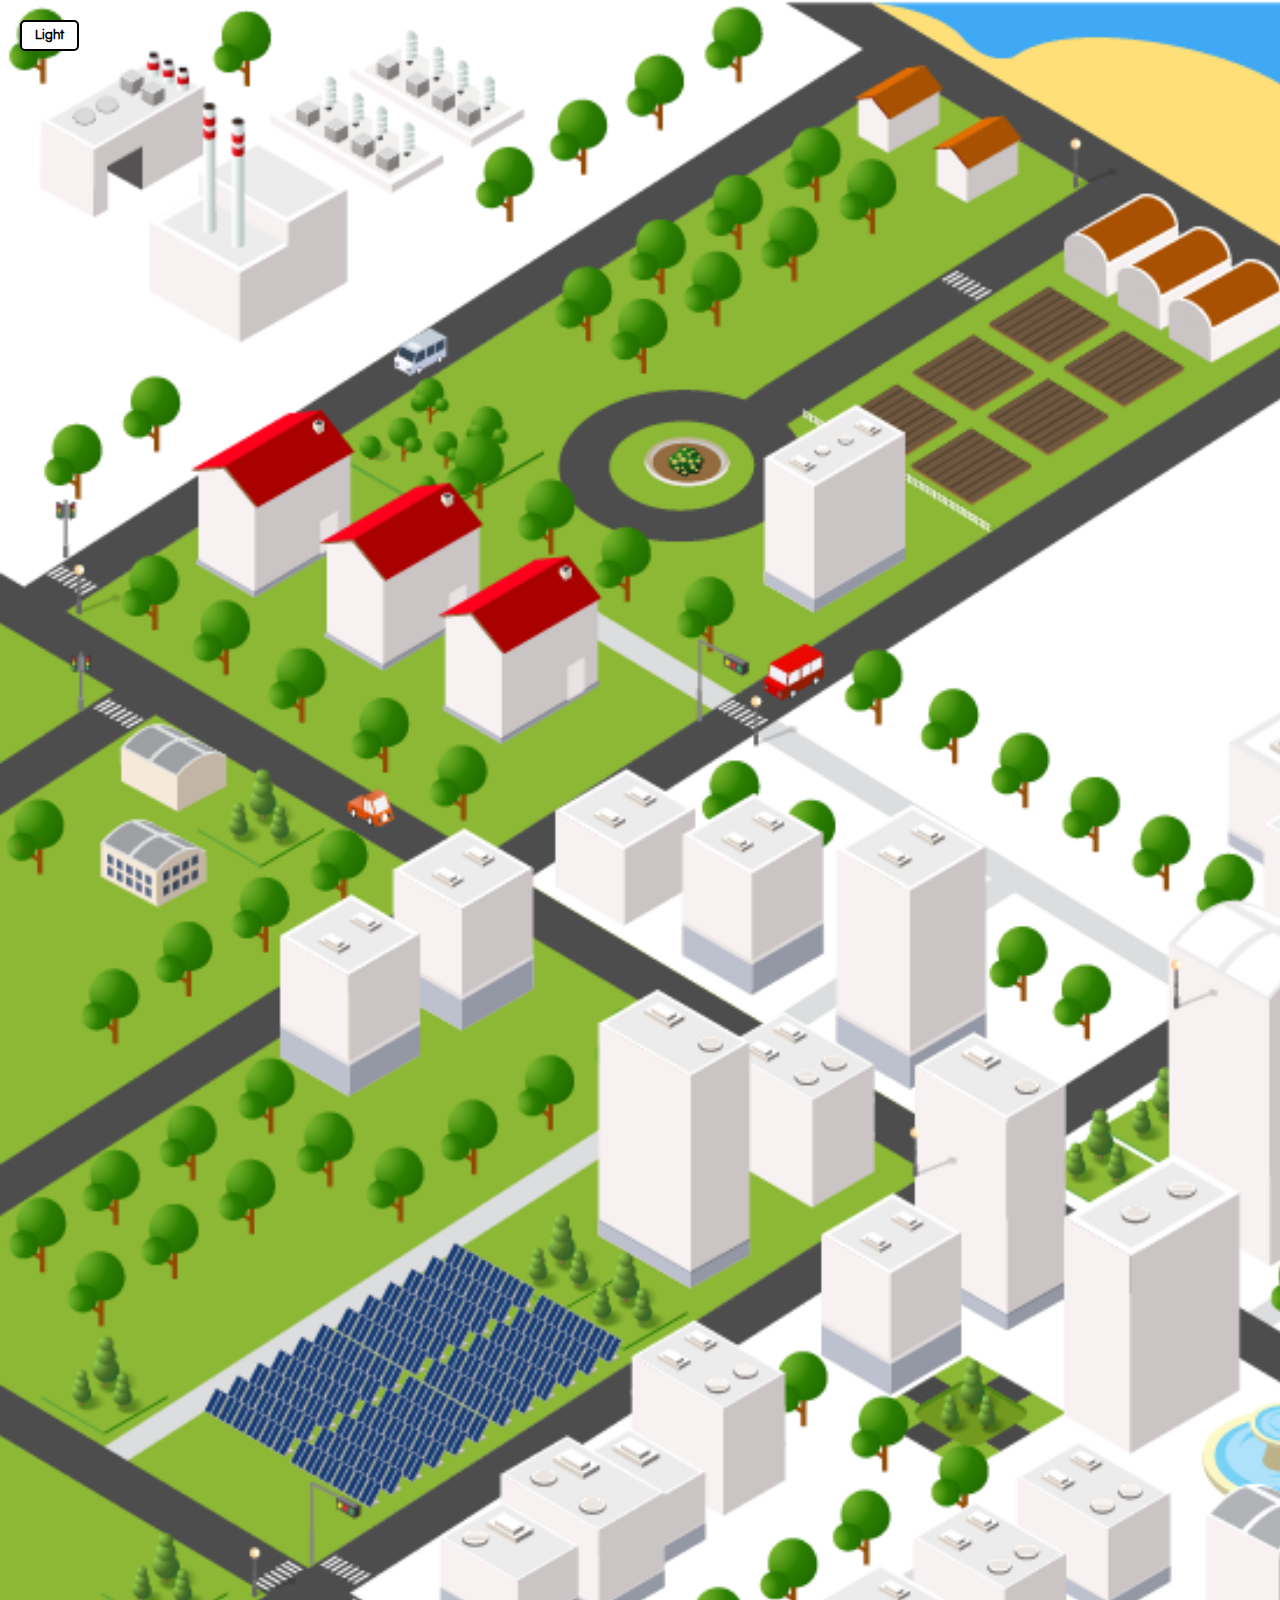
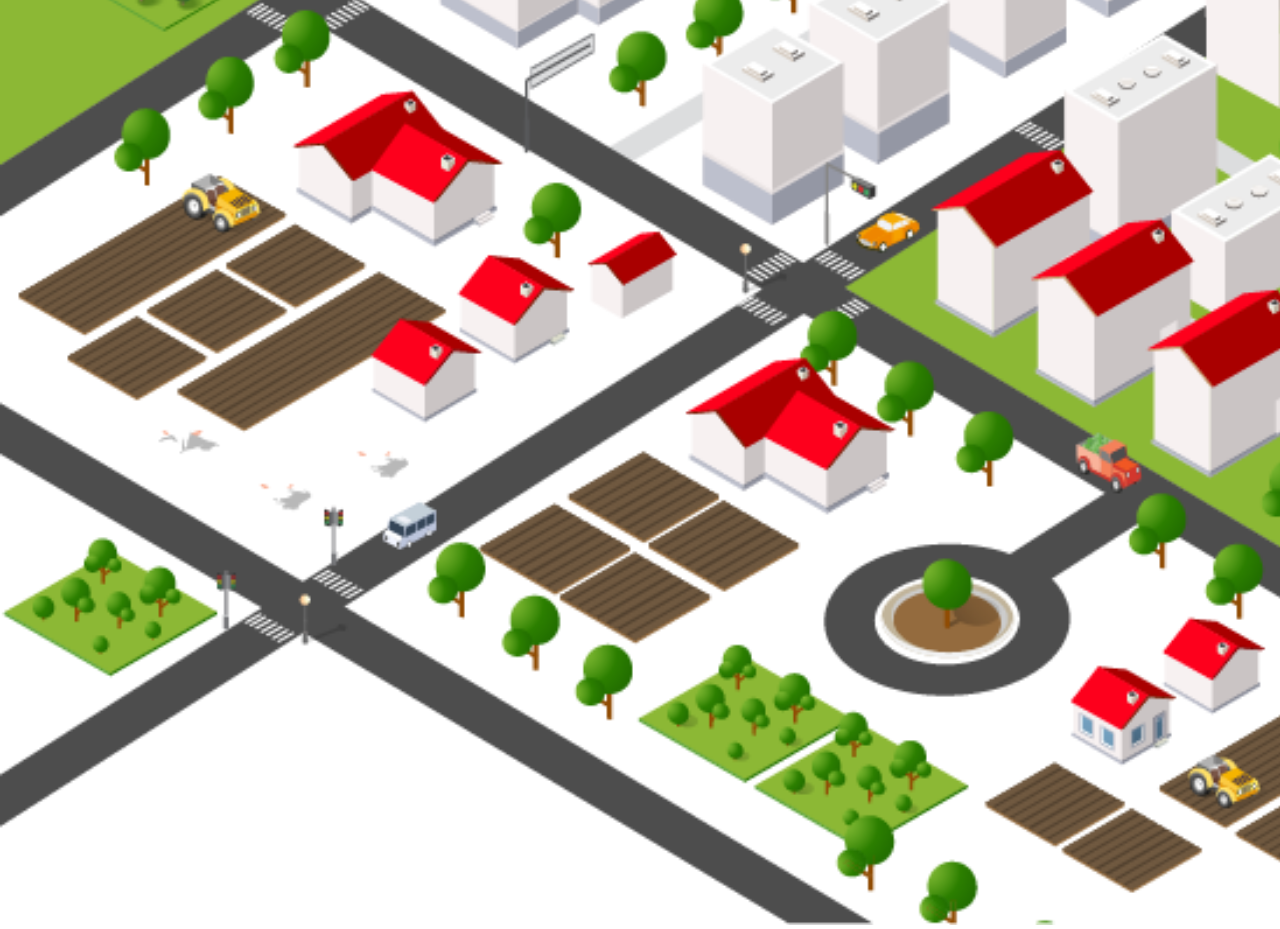
==== index.html @ fb7424ec "1.7" ====
<!DOCTYPE html>
<html lang="en">
  <head>
    <meta charset="UTF-8">
    <meta name="viewport" content="width=device-width, initial-scale=1.0">
    <meta http-equiv="X-UA-Compatible" content="ie=edge">
    <title>My Website</title>
    <link rel="stylesheet" href="style.css">
    <link rel="icon" href="./favicon.ico" type="image/x-icon">
    <script src="loading.js"></script>
  </head>
  <body>
    <div>
      <div id="loading">
          <p class="text-loading">"CHARGEMENT"</p>
          <div id="compass">
              <div id="bezel"></div>
              <div id="NWSE" class="quad"></div>
              <div id="NESW" class="quad"></div>
              <div id="NS" class="quad"></div>
              <div id="WE" class="quad"></div>
              <span id="N" class="dir">N</span>
              <span id="E" class="dir">E</span>
              <span id="S" class="dir">S</span>
              <span id="W" class="dir">W</span>
              <div id="needle"></div>
              <div id="axis"></div>
          </div>
      </div>
  </div>
    <div id="map">
      <svg xmlns="http://www.w3.org/2000/svg" xmlns:xlink="http://www.w3.org/1999/xlink" viewBox="0 0 1920 1080.43">
        <defs>
          <style>
            .cls-1 {
              fill: #7e7b34;
            }
      
            .cls-2 {
              fill: url(#_Áåçûìÿííûé_ãðàäèåíò_83-3);
            }
      
            .cls-3 {
              fill: #392023;
            }
      
            .cls-4 {
              fill: #f6f2f3;
            }
      
            .cls-5 {
              fill: #87a63e;
            }
      
            .cls-6 {
              clip-path: url(#clippath-45);
            }
      
            .cls-7 {
              fill: #f9f2d4;
            }
      
            .cls-8 {
              fill: #671100;
            }
      
            .cls-8, .cls-9, .cls-10, .cls-11, .cls-12, .cls-13, .cls-14, .cls-15, .cls-16 {
              mix-blend-mode: multiply;
            }
      
            .cls-8, .cls-14, .cls-17, .cls-15 {
              opacity: .4;
            }
      
            .cls-18 {
              fill: #aeb2f4;
            }
      
            .cls-19 {
              fill: #44403d;
            }
      
            .cls-20 {
              fill: #d7daff;
            }
      
            .cls-21 {
              fill: #c6b69d;
            }
      
            .cls-22 {
              clip-path: url(#clippath-20);
            }
      
            .cls-23 {
              fill: #c6883a;
            }
      
            .cls-24 {
              fill: #9e3232;
            }
      
            .cls-25 {
              fill: #d64141;
            }
      
            .cls-26 {
              clip-path: url(#clippath-11);
            }
      
            .cls-27 {
              fill: #c1b68a;
            }
      
            .cls-28 {
              fill: #3a6b1d;
            }
      
            .cls-29 {
              clip-path: url(#clippath-16);
            }
      
            .cls-30 {
              fill: #f4f4f5;
            }
      
            .cls-31 {
              fill: #fff;
            }
      
            .cls-32 {
              fill: url(#_Áåçûìÿííûé_ãðàäèåíò_83);
            }
      
            .cls-33 {
              fill: #767288;
            }
      
            .cls-34 {
              fill: #f25151;
            }
      
            .cls-9 {
              opacity: .7;
            }
      
            .cls-35 {
              fill: #8c5c4c;
            }
      
            .cls-36 {
              fill: #212406;
            }
      
            .cls-37 {
              fill: #a0a02a;
            }
      
            .cls-38 {
              fill: #a38978;
            }
      
            .cls-39 {
              fill: #bbb4a7;
            }
      
            .cls-40 {
              clip-path: url(#clippath-33);
            }
      
            .cls-41 {
              fill: #f54a4a;
            }
      
            .cls-42 {
              fill: #e5d6c1;
            }
      
            .cls-43 {
              clip-path: url(#clippath-47);
            }
      
            .cls-10, .cls-44 {
              opacity: .75;
            }
      
            .cls-45 {
              fill: #61683c;
            }
      
            .cls-46 {
              fill: #b2b6be;
            }
      
            .cls-47 {
              fill: #967a66;
            }
      
            .cls-48 {
              fill: #db4242;
            }
      
            .cls-49 {
              fill: #ccc296;
            }
      
            .cls-50 {
              fill: #57595b;
            }
      
            .cls-11 {
              fill: url(#linear-gradient-3);
            }
      
            .cls-11, .cls-12 {
              opacity: .33;
            }
      
            .cls-51 {
              fill: #9c9c9c;
            }
      
            .cls-52, .cls-53, .cls-54 {
              opacity: .5;
            }
      
            .cls-55 {
              fill: url(#_Áåçûìÿííûé_ãðàäèåíò_130-3);
            }
      
            .cls-56 {
              clip-path: url(#clippath-41);
            }
      
            .cls-57 {
              fill: #57476d;
            }
      
            .cls-58 {
              clip-path: url(#clippath-32);
            }
      
            .cls-59 {
              fill: url(#_Áåçûìÿííûé_ãðàäèåíò_126);
            }
      
            .cls-60 {
              fill: #848434;
            }
      
            .cls-61 {
              fill: #aa8d79;
            }
      
            .cls-62 {
              fill: #f2dbaf;
            }
      
            .cls-12 {
              fill: url(#linear-gradient-2);
            }
      
            .cls-63 {
              fill: url(#_Áåçûìÿííûé_ãðàäèåíò_78);
            }
      
            .cls-64 {
              fill: #c1966f;
            }
      
            .cls-65 {
              fill: #e7d5c5;
            }
      
            .cls-13 {
              fill: #a79891;
            }
      
            .cls-66 {
              fill: #e3e2e5;
            }
      
            .cls-67 {
              fill: #5d3021;
            }
      
            .cls-68 {
              fill: #9ab700;
            }
      
            .cls-69 {
              fill: #9f8246;
            }
      
            .cls-70 {
              fill: #777;
            }
      
            .cls-71 {
              fill: #5d7280;
            }
      
            .cls-72 {
              fill: #afaba3;
            }
      
            .cls-73 {
              fill: #812727;
            }
      
            .cls-74 {
              fill: #936758;
            }
      
            .cls-75 {
              fill: #c23b3b;
            }
      
            .cls-14 {
              fill: #340c00;
            }
      
            .cls-76 {
              fill: url(#linear-gradient-6);
            }
      
            .cls-77 {
              clip-path: url(#clippath-2);
            }
      
            .cls-78 {
              clip-path: url(#clippath-13);
            }
      
            .cls-79 {
              fill: #b6b35b;
            }
      
            .cls-80 {
              isolation: isolate;
            }
      
            .cls-81 {
              fill: #ccbb87;
            }
      
            .cls-82 {
              fill: #e88e71;
            }
      
            .cls-83 {
              clip-path: url(#clippath-37);
            }
      
            .cls-84 {
              fill: #44261f;
            }
      
            .cls-85 {
              fill: #d6d64f;
            }
      
            .cls-86 {
              clip-path: url(#clippath-46);
            }
      
            .cls-87 {
              fill: #456e7b;
            }
      
            .cls-88 {
              clip-path: url(#clippath-25);
            }
      
            .cls-89 {
              fill: #3b3e40;
            }
      
            .cls-90 {
              fill: #868686;
            }
      
            .cls-91 {
              fill: #aa8d83;
            }
      
            .cls-91, .cls-92, .cls-93, .cls-94, .cls-95 {
              fill-rule: evenodd;
            }
      
            .cls-96 {
              fill: #b4b4b4;
            }
      
            .cls-97 {
              fill: url(#_Áåçûìÿííûé_ãðàäèåíò_83-4);
            }
      
            .cls-98 {
              fill: #9b6526;
            }
      
            .cls-99 {
              clip-path: url(#clippath-15);
            }
      
            .cls-100 {
              fill: #e5dfd7;
            }
      
            .cls-101 {
              clip-path: url(#clippath-6);
            }
      
            .cls-102 {
              fill: #419ae8;
            }
      
            .cls-103 {
              fill: #da4242;
            }
      
            .cls-104 {
              fill: #892b2b;
            }
      
            .cls-105 {
              fill: #c43b3b;
            }
      
            .cls-106 {
              fill: #afaf41;
            }
      
            .cls-107 {
              fill: #ccc6b6;
            }
      
            .cls-108 {
              fill: #69c3fa;
            }
      
            .cls-109 {
              fill: #d03f3f;
            }
      
            .cls-110 {
              fill: #6b4e2d;
            }
      
            .cls-111 {
              fill: #fe4d4d;
            }
      
            .cls-112 {
              fill: #f0d781;
            }
      
            .cls-113 {
              fill: #66aeb6;
            }
      
            .cls-114 {
              clip-path: url(#clippath-40);
            }
      
            .cls-115 {
              clip-path: url(#clippath-26);
            }
      
            .cls-116 {
              fill: #b2a87d;
            }
      
            .cls-117 {
              fill: #484b2a;
              opacity: .54;
            }
      
            .cls-118 {
              fill: #f26e7e;
            }
      
            .cls-119 {
              fill: #e54545;
            }
      
            .cls-120 {
              fill: #fdea47;
            }
      
            .cls-121 {
              fill: #463729;
            }
      
            .cls-122 {
              fill: #dfcfb8;
            }
      
            .cls-123 {
              fill: #cfcfdd;
            }
      
            .cls-124 {
              fill: #a4a4a4;
            }
      
            .cls-125 {
              fill: #877667;
            }
      
            .cls-126 {
              fill: #c4bdaf;
            }
      
            .cls-127 {
              fill: #3d221a;
            }
      
            .cls-128 {
              fill: #dcd4c3;
            }
      
            .cls-129 {
              fill: #906038;
            }
      
            .cls-130 {
              fill: #cf3e3e;
            }
      
            .cls-131 {
              fill: #a26d5c;
            }
      
            .cls-132 {
              fill: #bdbdbd;
            }
      
            .cls-133 {
              clip-path: url(#clippath-7);
            }
      
            .cls-134 {
              fill: #73723f;
            }
      
            .cls-135 {
              clip-path: url(#clippath-21);
            }
      
            .cls-136 {
              fill: #d1c79f;
            }
      
            .cls-137 {
              fill: #524037;
            }
      
            .cls-138 {
              fill: #e0d5aa;
            }
      
            .cls-139 {
              clip-path: url(#clippath-34);
            }
      
            .cls-140 {
              fill: url(#_Áåçûìÿííûé_ãðàäèåíò_126-2);
            }
      
            .cls-53, .cls-141 {
              fill: #d6cca3;
            }
      
            .cls-142 {
              clip-path: url(#clippath-1);
            }
      
            .cls-143 {
              clip-path: url(#clippath-4);
            }
      
            .cls-144 {
              clip-path: url(#clippath-38);
            }
      
            .cls-145 {
              fill: #bcb184;
            }
      
            .cls-146 {
              fill: url(#_Áåçûìÿííûé_ãðàäèåíò_130-4);
            }
      
            .cls-147 {
              fill: #6d6e71;
            }
      
            .cls-148 {
              clip-path: url(#clippath-36);
            }
      
            .cls-149 {
              clip-path: url(#clippath-27);
            }
      
            .cls-150 {
              fill: #7f4d3d;
            }
      
            .cls-151, .cls-152 {
              fill: #bfeff4;
            }
      
            .cls-153 {
              fill: #628218;
            }
      
            .cls-154 {
              clip-path: url(#clippath-44);
            }
      
            .cls-155 {
              fill: gray;
            }
      
            .cls-156 {
              fill: #613d27;
            }
      
            .cls-157 {
              fill: #b77d44;
            }
      
            .cls-158 {
              fill: #812828;
            }
      
            .cls-159 {
              fill: #ed484f;
            }
      
            .cls-160 {
              fill: #eba49b;
            }
      
            .cls-161 {
              fill: #f24e61;
            }
      
            .cls-162 {
              fill: #bab0a1;
            }
      
            .cls-92 {
              fill: #285354;
            }
      
            .cls-163 {
              fill: url(#_Áåçûìÿííûé_ãðàäèåíò_128);
            }
      
            .cls-164 {
              clip-path: url(#clippath-12);
            }
      
            .cls-165 {
              fill: #949939;
            }
      
            .cls-166 {
              fill: #455d1b;
            }
      
            .cls-167 {
              fill: #6fe5ca;
            }
      
            .cls-168 {
              fill: #8b7341;
            }
      
            .cls-169 {
              fill: #767676;
            }
      
            .cls-170 {
              opacity: .3;
            }
      
            .cls-171 {
              fill: #ffb9b9;
            }
      
            .cls-172 {
              fill: #dadada;
            }
      
            .cls-173 {
              fill: #5f5c30;
            }
      
            .cls-174 {
              fill: #6f6f6f;
            }
      
            .cls-175 {
              fill: #e8e1d8;
            }
      
            .cls-176 {
              fill: #4b2517;
            }
      
            .cls-177 {
              fill: #d19e9e;
            }
      
            .cls-178 {
              fill: #a469cf;
            }
      
            .cls-179 {
              fill: #c53b3b;
            }
      
            .cls-180 {
              fill: #c68000;
            }
      
            .cls-181 {
              fill: #4c5262;
            }
      
            .cls-93 {
              fill: #f6f2e8;
            }
      
            .cls-182 {
              fill: #c99666;
            }
      
            .cls-183 {
              fill: url(#_Áåçûìÿííûé_ãðàäèåíò_78-3);
            }
      
            .cls-184 {
              clip-path: url(#clippath-24);
            }
      
            .cls-185 {
              fill: #eae3c5;
            }
      
            .cls-186 {
              fill: #2c353b;
            }
      
            .cls-187 {
              fill: #c13a3a;
            }
      
            .cls-54 {
              fill: #cebe91;
            }
      
            .cls-188 {
              fill: #882929;
            }
      
            .cls-189 {
              fill: #6e8111;
            }
      
            .cls-190 {
              clip-path: url(#clippath-30);
            }
      
            .cls-191 {
              fill: #e5bd93;
            }
      
            .cls-192 {
              fill: #737373;
            }
      
            .cls-193 {
              fill: #6a2020;
            }
      
            .cls-194 {
              fill: #fffcf5;
            }
      
            .cls-195 {
              fill: #c53c3c;
            }
      
            .cls-196 {
              clip-path: url(#clippath-22);
            }
      
            .cls-197 {
              fill: url(#_Áåçûìÿííûé_ãðàäèåíò_127);
            }
      
            .cls-198 {
              fill: #d0d4de;
            }
      
            .cls-15 {
              fill: #5b4e4c;
            }
      
            .cls-199 {
              fill: #3a3735;
            }
      
            .cls-200 {
              fill: url(#linear-gradient-5);
            }
      
            .cls-201 {
              fill: #892929;
            }
      
            .cls-202 {
              fill: #90904c;
            }
      
            .cls-203 {
              clip-path: url(#clippath-9);
            }
      
            .cls-204 {
              fill: #697488;
            }
      
            .cls-205 {
              fill: #f9f7fc;
            }
      
            .cls-206 {
              fill: #c38258;
            }
      
            .cls-207 {
              fill: #616161;
            }
      
            .cls-208 {
              clip-path: url(#clippath);
            }
      
            .cls-209 {
              fill: #bca493;
            }
      
            .cls-210 {
              fill: #00cca9;
            }
      
            .cls-211 {
              fill: #efe6d4;
            }
      
            .cls-212 {
              clip-path: url(#clippath-50);
            }
      
            .cls-213 {
              fill: #bebebe;
            }
      
            .cls-214 {
              fill: #9c2f2f;
            }
      
            .cls-215 {
              fill: url(#_Áåçûìÿííûé_ãðàäèåíò_130-5);
            }
      
            .cls-216 {
              clip-path: url(#clippath-48);
            }
      
            .cls-217 {
              fill: #d5d5d5;
            }
      
            .cls-218 {
              fill: #ebab94;
            }
      
            .cls-219 {
              fill: #3c3f40;
            }
      
            .cls-220 {
              clip-path: url(#clippath-39);
            }
      
            .cls-221 {
              fill: none;
            }
      
            .cls-222 {
              fill: #e6decd;
            }
      
            .cls-223 {
              fill: #dcdcdc;
            }
      
            .cls-224 {
              fill: #82c1c8;
            }
      
            .cls-225 {
              fill: #e2d8d0;
            }
      
            .cls-226 {
              fill: #c6c7c7;
            }
      
            .cls-227 {
              fill: #cea965;
            }
      
            .cls-228 {
              clip-path: url(#clippath-19);
            }
      
            .cls-229 {
              clip-path: url(#clippath-31);
            }
      
            .cls-230 {
              fill: #fffbf5;
            }
      
            .cls-231 {
              fill: #f1e8db;
            }
      
            .cls-232 {
              fill: #8f847f;
            }
      
            .cls-233 {
              clip-path: url(#clippath-3);
            }
      
            .cls-234 {
              fill: #886d62;
            }
      
            .cls-235 {
              fill: url(#linear-gradient-7);
            }
      
            .cls-236 {
              fill: #856e9a;
            }
      
            .cls-237 {
              fill: #dae0e2;
            }
      
            .cls-238 {
              fill: #3b4951;
            }
      
            .cls-239 {
              fill: #257400;
            }
      
            .cls-240 {
              fill: #998f81;
            }
      
            .cls-241 {
              fill: #726161;
            }
      
            .cls-242 {
              fill: #ababab;
            }
      
            .cls-243 {
              fill: #64383d;
            }
      
            .cls-244 {
              clip-path: url(#clippath-43);
            }
      
            .cls-245 {
              fill: #757575;
            }
      
            .cls-246 {
              fill: #c49ce4;
            }
      
            .cls-247 {
              fill: #872929;
            }
      
            .cls-16 {
              opacity: .6;
            }
      
            .cls-248 {
              clip-path: url(#clippath-8);
            }
      
            .cls-249 {
              fill: #f4e7d5;
            }
      
            .cls-250 {
              fill: #dcdce8;
            }
      
            .cls-251 {
              fill: #b3b3b3;
            }
      
            .cls-252 {
              fill: #f6c400;
            }
      
            .cls-253 {
              fill: #bd3b3b;
            }
      
            .cls-254 {
              opacity: .36;
            }
      
            .cls-255 {
              fill: #ffc400;
            }
      
            .cls-256 {
              fill: #b59b89;
            }
      
            .cls-257 {
              fill: #ce3e3e;
            }
      
            .cls-258 {
              fill: #dc4242;
            }
      
            .cls-259 {
              fill: #9a9a9a;
            }
      
            .cls-260 {
              fill: #888abf;
            }
      
            .cls-261 {
              fill: #af9380;
            }
      
            .cls-262 {
              fill: url(#linear-gradient-9);
            }
      
            .cls-263 {
              fill: #dbdace;
            }
      
            .cls-264 {
              mask: url(#mask);
            }
      
            .cls-265 {
              fill: #6b6143;
            }
      
            .cls-266 {
              fill: #213e0b;
            }
      
            .cls-267 {
              fill: #93d6dd;
            }
      
            .cls-268 {
              clip-path: url(#clippath-29);
            }
      
            .cls-269 {
              clip-path: url(#clippath-18);
            }
      
            .cls-270 {
              fill: #fffcf4;
            }
      
            .cls-271 {
              clip-path: url(#clippath-14);
            }
      
            .cls-272 {
              clip-path: url(#clippath-17);
            }
      
            .cls-273 {
              fill: url(#_Áåçûìÿííûé_ãðàäèåíò_83-2);
            }
      
            .cls-274 {
              fill: #7a879e;
            }
      
            .cls-275 {
              clip-path: url(#clippath-5);
            }
      
            .cls-94 {
              fill: #e5d3c3;
            }
      
            .cls-276 {
              fill: #a8a8a8;
            }
      
            .cls-277 {
              fill: url(#linear-gradient);
            }
      
            .cls-278 {
              fill: #982e2e;
            }
      
            .cls-279 {
              fill: url(#_Áåçûìÿííûé_ãðàäèåíò_122);
            }
      
            .cls-280 {
              fill: #2a2826;
            }
      
            .cls-281 {
              fill: #b5b5b5;
            }
      
            .cls-282 {
              clip-path: url(#clippath-42);
            }
      
            .cls-283 {
              fill: #2a2f3a;
            }
      
            .cls-284 {
              fill: #fff5e2;
            }
      
            .cls-285 {
              fill: #96875e;
            }
      
            .cls-286 {
              fill: #942d2d;
            }
      
            .cls-287 {
              fill: #a29db7;
            }
      
            .cls-288 {
              fill: #543a21;
            }
      
            .cls-289 {
              fill: #fc4c4c;
            }
      
            .cls-290 {
              clip-path: url(#clippath-10);
            }
      
            .cls-291 {
              fill: #bfbaab;
            }
      
            .cls-292 {
              fill: url(#_Áåçûìÿííûé_ãðàäèåíò_130);
            }
      
            .cls-293 {
              fill: #f89838;
            }
      
            .cls-294 {
              clip-path: url(#clippath-23);
            }
      
            .cls-295 {
              fill: #8c879f;
            }
      
            .cls-296 {
              fill: #bcc4c6;
            }
      
            .cls-297 {
              clip-path: url(#clippath-49);
            }
      
            .cls-298 {
              fill: url(#_Áåçûìÿííûé_ãðàäèåíò_78-2);
            }
      
            .cls-299 {
              fill: #b23636;
            }
      
            .cls-300 {
              fill: #f4efd9;
            }
      
            .cls-301 {
              fill: #6d9108;
            }
      
            .cls-302 {
              fill: #c53e3e;
            }
      
            .cls-303 {
              fill: url(#linear-gradient-4);
            }
      
            .cls-304 {
              fill: #eceaef;
            }
      
            .cls-305 {
              fill: #e50000;
            }
      
            .cls-95 {
              fill: #b1b9a4;
            }
      
            .cls-306 {
              fill: #edecf8;
            }
      
            .cls-307 {
              fill: #b3796d;
            }
      
            .cls-308 {
              fill: #3e45a3;
            }
      
            .cls-309 {
              fill: #a75c35;
            }
      
            .cls-310 {
              fill: #a27b7b;
            }
      
            .cls-311 {
              clip-path: url(#clippath-28);
            }
      
            .cls-312 {
              fill: #878b50;
            }
      
            .cls-313 {
              fill: #fd4f4f;
            }
      
            .cls-314 {
              fill: #f4ebc6;
            }
      
            .cls-315 {
              fill: #e0dbd3;
            }
      
            .cls-316 {
              fill: url(#linear-gradient-8);
            }
      
            .cls-317 {
              fill: #ff5050;
            }
      
            .cls-318 {
              fill: #c3c7cf;
            }
      
            .cls-319 {
              fill: #888;
            }
      
            .cls-320 {
              fill: #ab3434;
            }
      
            .cls-321 {
              fill: url(#_Áåçûìÿííûé_ãðàäèåíò_130-2);
            }
      
            .cls-322 {
              fill: #684438;
            }
      
            .cls-323 {
              fill: #df993c;
            }
      
            .cls-324 {
              fill: #b9b9b9;
            }
      
            .cls-325 {
              clip-path: url(#clippath-35);
            }
      
            .cls-326 {
              fill: #736b6b;
            }
      
            .cls-152 {
              mix-blend-mode: screen;
              opacity: .2;
            }
      
            .cls-327 {
              fill: #605c71;
            }
            .cls-1111 {
              fill: #fff;
            }
      
            .cls-2222 {
              mix-blend-mode: multiply;
            }
      
            .cls-2222, .cls-3333 {
              opacity: .75;
            }
      
            .cls-4444 {
              stroke: #000;
              stroke-miterlimit: 10;
              stroke-width: 2.83px;
            }
      
            .cls-4444, .cls-5555 {
              fill: none;
            }
      
            .cls-6666 {
              isolation: isolate;
            }
          </style>
          <linearGradient id="linear-gradient" x1="98.65" y1="1031.14" x2="98.23" y2="1045.04" gradientUnits="userSpaceOnUse">
            <stop offset="0" stop-color="#fff"/>
            <stop offset="1" stop-color="#000"/>
          </linearGradient>
          <mask id="mask" x="88.55" y="1022.42" width="19.83" height="29.64" maskUnits="userSpaceOnUse">
            <polygon class="cls-277" points="108.38 1033.87 88.55 1022.42 88.55 1040.61 108.38 1052.06 108.38 1033.87"/>
          </mask>
          <linearGradient id="_Áåçûìÿííûé_ãðàäèåíò_78" data-name="Áåçûìÿííûé ãðàäèåíò 78" x1="1225.14" y1="514.43" x2="1286.78" y2="514.43" gradientUnits="userSpaceOnUse">
            <stop offset="0" stop-color="#e7e4db"/>
            <stop offset=".46" stop-color="#e5e2d8"/>
            <stop offset=".68" stop-color="#dfdbd1"/>
            <stop offset=".85" stop-color="#d4d0c4"/>
            <stop offset=".98" stop-color="#c6c1b2"/>
            <stop offset="1" stop-color="#c4bfb0"/>
          </linearGradient>
          <linearGradient id="_Áåçûìÿííûé_ãðàäèåíò_122" data-name="Áåçûìÿííûé ãðàäèåíò 122" x1="1231.94" y1="525.86" x2="1271.25" y2="504.84" gradientUnits="userSpaceOnUse">
            <stop offset="0" stop-color="#c4bfb0"/>
            <stop offset=".08" stop-color="#d1ccc0"/>
            <stop offset=".2" stop-color="#dfdbd2"/>
            <stop offset=".35" stop-color="#eae6de"/>
            <stop offset=".55" stop-color="#f0ece5"/>
            <stop offset="1" stop-color="#f2eee8"/>
          </linearGradient>
          <linearGradient id="_Áåçûìÿííûé_ãðàäèåíò_130" data-name="Áåçûìÿííûé ãðàäèåíò 130" x1="1251.19" y1="520.16" x2="1260.73" y2="520.16" gradientUnits="userSpaceOnUse">
            <stop offset="0" stop-color="#697489"/>
            <stop offset="1" stop-color="#4f5466"/>
          </linearGradient>
          <linearGradient id="_Áåçûìÿííûé_ãðàäèåíò_78-2" data-name="Áåçûìÿííûé ãðàäèåíò 78" x1="1253.36" y1="513.28" x2="1258.56" y2="513.28" xlink:href="#_Áåçûìÿííûé_ãðàäèåíò_78"/>
          <linearGradient id="_Áåçûìÿííûé_ãðàäèåíò_83" data-name="Áåçûìÿííûé ãðàäèåíò 83" x1="1252.34" y1="505.69" x2="1259.59" y2="505.69" gradientUnits="userSpaceOnUse">
            <stop offset="0" stop-color="#e7e4db"/>
            <stop offset=".29" stop-color="#e2dfd5"/>
            <stop offset=".65" stop-color="#d5d1c5"/>
            <stop offset="1" stop-color="#c4bfb0"/>
          </linearGradient>
          <linearGradient id="_Áåçûìÿííûé_ãðàäèåíò_83-2" data-name="Áåçûìÿííûé ãðàäèåíò 83" x1="1253.48" y1="505.63" x2="1258.44" y2="505.63" xlink:href="#_Áåçûìÿííûé_ãðàäèåíò_83"/>
          <linearGradient id="_Áåçûìÿííûé_ãðàäèåíò_78-3" data-name="Áåçûìÿííûé ãðàäèåíò 78" x1="1253.36" y1="492.99" x2="1258.56" y2="492.99" xlink:href="#_Áåçûìÿííûé_ãðàäèåíò_78"/>
          <linearGradient id="_Áåçûìÿííûé_ãðàäèåíò_126" data-name="Áåçûìÿííûé ãðàäèåíò 126" x1="1248.54" y1="507.84" x2="1245.68" y2="506.63" gradientUnits="userSpaceOnUse">
            <stop offset=".19" stop-color="#c4bfb0"/>
            <stop offset=".21" stop-color="#c8c3b5"/>
            <stop offset=".3" stop-color="#d6d2c6"/>
            <stop offset=".41" stop-color="#dfdcd2"/>
            <stop offset=".57" stop-color="#e5e2d9"/>
            <stop offset="1" stop-color="#e7e4db"/>
          </linearGradient>
          <linearGradient id="_Áåçûìÿííûé_ãðàäèåíò_127" data-name="Áåçûìÿííûé ãðàäèåíò 127" x1="1245.76" y1="500.53" x2="1247.66" y2="501.8" gradientUnits="userSpaceOnUse">
            <stop offset="0" stop-color="#e7e4db"/>
            <stop offset=".43" stop-color="#e5e2d9"/>
            <stop offset=".59" stop-color="#dfdcd2"/>
            <stop offset=".7" stop-color="#d6d2c6"/>
            <stop offset=".79" stop-color="#c8c3b5"/>
            <stop offset=".81" stop-color="#c4bfb0"/>
          </linearGradient>
          <linearGradient id="_Áåçûìÿííûé_ãðàäèåíò_128" data-name="Áåçûìÿííûé ãðàäèåíò 128" x1="1265.96" y1="500.36" x2="1263.58" y2="501.88" gradientUnits="userSpaceOnUse">
            <stop offset=".13" stop-color="#c4bfb0"/>
            <stop offset=".14" stop-color="#c5c0b2"/>
            <stop offset=".26" stop-color="#d4d0c4"/>
            <stop offset=".41" stop-color="#dfdbd1"/>
            <stop offset=".6" stop-color="#e5e2d8"/>
            <stop offset="1" stop-color="#e7e4db"/>
          </linearGradient>
          <linearGradient id="_Áåçûìÿííûé_ãðàäèåíò_126-2" data-name="Áåçûìÿííûé ãðàäèåíò 126" x1="1265.95" y1="507.17" x2="1263.38" y2="508.33" xlink:href="#_Áåçûìÿííûé_ãðàäèåíò_126"/>
          <linearGradient id="_Áåçûìÿííûé_ãðàäèåíò_83-3" data-name="Áåçûìÿííûé ãðàäèåíò 83" y1="490.93" y2="490.93" xlink:href="#_Áåçûìÿííûé_ãðàäèåíò_83"/>
          <linearGradient id="_Áåçûìÿííûé_ãðàäèåíò_83-4" data-name="Áåçûìÿííûé ãðàäèåíò 83" x1="1253.48" y1="488.52" x2="1258.44" y2="488.52" xlink:href="#_Áåçûìÿííûé_ãðàäèåíò_83"/>
          <linearGradient id="_Áåçûìÿííûé_ãðàäèåíò_130-2" data-name="Áåçûìÿííûé ãðàäèåíò 130" x1="1282.19" y1="539.65" x2="1282.8" y2="539.65" xlink:href="#_Áåçûìÿííûé_ãðàäèåíò_130"/>
          <linearGradient id="_Áåçûìÿííûé_ãðàäèåíò_130-3" data-name="Áåçûìÿííûé ãðàäèåíò 130" x1="1282.19" y1="535.99" x2="1282.8" y2="535.99" xlink:href="#_Áåçûìÿííûé_ãðàäèåíò_130"/>
          <linearGradient id="_Áåçûìÿííûé_ãðàäèåíò_130-4" data-name="Áåçûìÿííûé ãðàäèåíò 130" x1="1282.07" y1="533.32" x2="1282.93" y2="533.32" xlink:href="#_Áåçûìÿííûé_ãðàäèåíò_130"/>
          <linearGradient id="_Áåçûìÿííûé_ãðàäèåíò_130-5" data-name="Áåçûìÿííûé ãðàäèåíò 130" x1="1282.2" y1="533.32" x2="1282.79" y2="533.32" xlink:href="#_Áåçûìÿííûé_ãðàäèåíò_130"/>
          <linearGradient id="linear-gradient-2" x1="745.02" y1="616.55" x2="755.02" y2="611.69" gradientUnits="userSpaceOnUse">
            <stop offset="0" stop-color="#333"/>
            <stop offset="1" stop-color="#ccc"/>
          </linearGradient>
          <linearGradient id="linear-gradient-3" x1="744.36" y1="614.02" x2="750.05" y2="611.25" xlink:href="#linear-gradient-2"/>
          <clipPath id="clippath">
            <path class="cls-127" d="M1441.96,869.47v-2.05s-.01,.02-.03,.03v2.05s.03-.02,.03-.03Z"/>
          </clipPath>
          <clipPath id="clippath-1">
            <path class="cls-176" d="M1441.43,867.43v2.05s.01,.02,.03,.03v-2.05s-.03-.02-.03-.03Z"/>
          </clipPath>
          <clipPath id="clippath-2">
            <path class="cls-176" d="M1441.63,867.57v2.05s.08,.02,.11,0v-2.05s-.08,.02-.11,0Z"/>
          </clipPath>
          <clipPath id="clippath-3">
            <path class="cls-127" d="M1440.38,868.55v-2.05s-.01,.02-.03,.03v2.05s.03-.02,.03-.03Z"/>
          </clipPath>
          <clipPath id="clippath-4">
            <path class="cls-176" d="M1439.85,866.52v2.05s.01,.02,.03,.03v-2.05s-.03-.02-.03-.03Z"/>
          </clipPath>
          <clipPath id="clippath-5">
            <path class="cls-176" d="M1440.04,866.65v2.05s.08,.02,.11,0v-2.05s-.08,.02-.11,0Z"/>
          </clipPath>
          <clipPath id="clippath-6">
            <path class="cls-127" d="M1443.63,868.49v-2.05s-.01,.02-.03,.03v2.05s.03-.02,.03-.03Z"/>
          </clipPath>
          <clipPath id="clippath-7">
            <path class="cls-176" d="M1443.1,866.46v2.05s.01,.02,.03,.03v-2.05s-.03-.02-.03-.03Z"/>
          </clipPath>
          <clipPath id="clippath-8">
            <path class="cls-176" d="M1443.29,866.59v2.05s.08,.02,.11,0v-2.05s-.08,.02-.11,0Z"/>
          </clipPath>
          <clipPath id="clippath-9">
            <path class="cls-221" d="M1443.63,866.59v-.21s-.03,.08-.08,.11v.21c.05-.03,.08-.07,.08-.11Z"/>
          </clipPath>
          <clipPath id="clippath-10">
            <path class="cls-221" d="M1439.77,866.43v.21s.03,.08,.08,.11v-.21c-.05-.03-.08-.07-.08-.11Z"/>
          </clipPath>
          <clipPath id="clippath-11">
            <path class="cls-221" d="M1441.47,867.48v.21c.1,.06,.27,.06,.37,0v-.21c-.1,.06-.27,.06-.37,0Z"/>
          </clipPath>
          <clipPath id="clippath-12">
            <path class="cls-127" d="M1438.27,867.36v-2.05s-.01,.02-.03,.03v2.05s.03-.02,.03-.03Z"/>
          </clipPath>
          <clipPath id="clippath-13">
            <path class="cls-176" d="M1437.74,865.33v2.05s.01,.02,.03,.03v-2.05s-.03-.02-.03-.03Z"/>
          </clipPath>
          <clipPath id="clippath-14">
            <path class="cls-176" d="M1437.93,865.46v2.05s.08,.02,.11,0v-2.05s-.08,.02-.11,0Z"/>
          </clipPath>
          <clipPath id="clippath-15">
            <path class="cls-127" d="M1436.68,866.44v-2.05s-.01,.02-.03,.03v2.05s.03-.02,.03-.03Z"/>
          </clipPath>
          <clipPath id="clippath-16">
            <path class="cls-176" d="M1436.15,864.41v2.05s.01,.02,.03,.03v-2.05s-.03-.02-.03-.03Z"/>
          </clipPath>
          <clipPath id="clippath-17">
            <path class="cls-176" d="M1436.35,864.54v2.05s.08,.02,.11,0v-2.05s-.08,.02-.11,0Z"/>
          </clipPath>
          <clipPath id="clippath-18">
            <path class="cls-127" d="M1439.93,866.38v-2.05s-.01,.02-.03,.03v2.05s.03-.02,.03-.03Z"/>
          </clipPath>
          <clipPath id="clippath-19">
            <path class="cls-176" d="M1439.4,864.35v2.05s.01,.02,.03,.03v-2.05s-.03-.02-.03-.03Z"/>
          </clipPath>
          <clipPath id="clippath-20">
            <path class="cls-176" d="M1439.6,864.48v2.05s.08,.02,.11,0v-2.05s-.08,.02-.11,0Z"/>
          </clipPath>
          <clipPath id="clippath-21">
            <path class="cls-221" d="M1439.93,864.49v-.21s-.03,.08-.08,.11v.21c.05-.03,.08-.07,.08-.11Z"/>
          </clipPath>
          <clipPath id="clippath-22">
            <path class="cls-221" d="M1436.07,864.33v.21s.03,.08,.08,.11v-.21c-.05-.03-.08-.07-.08-.11Z"/>
          </clipPath>
          <clipPath id="clippath-23">
            <path class="cls-221" d="M1437.77,865.37v.21c.1,.06,.27,.06,.37,0v-.21c-.1,.06-.27,.06-.37,0Z"/>
          </clipPath>
          <clipPath id="clippath-24">
            <path class="cls-127" d="M1433.29,870.79v-1.81s-.01,.02-.03,.03v1.81s.03-.02,.03-.03Z"/>
          </clipPath>
          <clipPath id="clippath-25">
            <path class="cls-176" d="M1432.76,868.99v1.81s.01,.02,.03,.03v-1.81s-.03-.02-.03-.03Z"/>
          </clipPath>
          <clipPath id="clippath-26">
            <path class="cls-176" d="M1432.96,869.12v1.81s.08,.02,.11,0v-1.81s-.08,.02-.11,0Z"/>
          </clipPath>
          <clipPath id="clippath-27">
            <path class="cls-127" d="M1431.71,869.87v-1.81s-.01,.02-.03,.03v1.81s.03-.02,.03-.03Z"/>
          </clipPath>
          <clipPath id="clippath-28">
            <path class="cls-176" d="M1431.18,868.08v1.81s.01,.02,.03,.03v-1.81s-.03-.02-.03-.03Z"/>
          </clipPath>
          <clipPath id="clippath-29">
            <path class="cls-176" d="M1431.37,868.21v1.81s.08,.02,.11,0v-1.81s-.08,.02-.11,0Z"/>
          </clipPath>
          <clipPath id="clippath-30">
            <path class="cls-127" d="M1434.96,869.81v-1.81s-.01,.02-.03,.03v1.81s.03-.02,.03-.03Z"/>
          </clipPath>
          <clipPath id="clippath-31">
            <path class="cls-176" d="M1434.43,868.01v1.81s.01,.02,.03,.03v-1.81s-.03-.02-.03-.03Z"/>
          </clipPath>
          <clipPath id="clippath-32">
            <path class="cls-176" d="M1434.62,868.15v1.81s.08,.02,.11,0v-1.81s-.08,.02-.11,0Z"/>
          </clipPath>
          <clipPath id="clippath-33">
            <path class="cls-221" d="M1434.94,868.15v-.21s-.03,.08-.08,.11v.21c.05-.03,.08-.07,.08-.11Z"/>
          </clipPath>
          <clipPath id="clippath-34">
            <path class="cls-221" d="M1431.09,867.99v.21s.03,.08,.08,.11v-.21c-.05-.03-.08-.07-.08-.11Z"/>
          </clipPath>
          <clipPath id="clippath-35">
            <path class="cls-221" d="M1432.78,869.04v.21c.1,.06,.27,.06,.37,0v-.21c-.1,.06-.27,.06-.37,0Z"/>
          </clipPath>
          <clipPath id="clippath-36">
            <path class="cls-127" d="M1436.88,873.71v-1.82s-.01,.02-.03,.03v1.82s.03-.02,.03-.03Z"/>
          </clipPath>
          <clipPath id="clippath-37">
            <path class="cls-176" d="M1436.36,871.9v1.82s.01,.02,.03,.03v-1.82s-.03-.02-.03-.03Z"/>
          </clipPath>
          <clipPath id="clippath-38">
            <path class="cls-176" d="M1436.55,872.03v1.82s.08,.02,.11,0v-1.82s-.08,.02-.11,0Z"/>
          </clipPath>
          <clipPath id="clippath-39">
            <path class="cls-127" d="M1435.3,872.8v-1.82s-.01,.02-.03,.03v1.82s.03-.02,.03-.03Z"/>
          </clipPath>
          <clipPath id="clippath-40">
            <path class="cls-176" d="M1434.77,870.99v1.82s.01,.02,.03,.03v-1.82s-.03-.02-.03-.03Z"/>
          </clipPath>
          <clipPath id="clippath-41">
            <path class="cls-176" d="M1434.97,871.12v1.82s.08,.02,.11,0v-1.82s-.08,.02-.11,0Z"/>
          </clipPath>
          <clipPath id="clippath-42">
            <path class="cls-127" d="M1438.55,872.74v-1.82s-.01,.02-.03,.03v1.82s.03-.02,.03-.03Z"/>
          </clipPath>
          <clipPath id="clippath-43">
            <path class="cls-176" d="M1438.02,870.93v1.82s.01,.02,.03,.03v-1.82s-.03-.02-.03-.03Z"/>
          </clipPath>
          <clipPath id="clippath-44">
            <path class="cls-176" d="M1438.22,871.06v1.82s.08,.02,.11,0v-1.82s-.08,.02-.11,0Z"/>
          </clipPath>
          <clipPath id="clippath-45">
            <path class="cls-221" d="M1438.55,871.06v-.21s-.03,.08-.08,.11v.21c.05-.03,.08-.07,.08-.11Z"/>
          </clipPath>
          <clipPath id="clippath-46">
            <path class="cls-221" d="M1434.69,870.9v.21s.03,.08,.08,.11v-.21c-.05-.03-.08-.07-.08-.11Z"/>
          </clipPath>
          <clipPath id="clippath-47">
            <path class="cls-221" d="M1436.39,871.95v.21c.1,.06,.27,.06,.37,0v-.21c-.1,.06-.27,.06-.37,0Z"/>
          </clipPath>
          <clipPath id="clippath-48">
            <path class="cls-327" d="M1377.31,877.71v.19c0,.2,.13,.39,.39,.54,.52,.3,1.36,.3,1.88,0,.26-.15,.39-.35,.39-.55v-.19c0,.2-.13,.4-.39,.55-.52,.3-1.36,.3-1.88,0-.26-.15-.39-.34-.39-.54Z"/>
          </clipPath>
          <clipPath id="clippath-49">
            <path class="cls-33" d="M1378.48,863.92l.03,13.8s.01,.04,.04,.06c.05,.03,.14,.03,.2,0,.03-.02,.04-.04,.04-.06l-.03-13.8s-.01,.04-.04,.06c-.06,.03-.14,.03-.2,0-.03-.02-.04-.04-.04-.06Z"/>
          </clipPath>
          <clipPath id="clippath-50">
            <path class="cls-33" d="M1382.9,866.43v.75s.01,.04,.04,.06c.05,.03,.14,.03,.2,0,.03-.02,.04-.04,.04-.06v-.75s-.01,.04-.04,.06c-.05,.03-.14,.03-.2,0-.03-.02-.04-.04-.04-.06Z"/>
          </clipPath>
          <linearGradient id="linear-gradient-4" x1="1511.75" y1="135.77" x2="1512.18" y2="135.77" gradientUnits="userSpaceOnUse">
            <stop offset="0" stop-color="#962626"/>
            <stop offset=".35" stop-color="#ba2f2f"/>
            <stop offset=".78" stop-color="#e13939"/>
            <stop offset="1" stop-color="#f13d3d"/>
          </linearGradient>
          <linearGradient id="linear-gradient-5" x1="1517.76" y1="138.31" x2="1518.19" y2="138.31" xlink:href="#linear-gradient-4"/>
          <linearGradient id="linear-gradient-6" x1="1522.26" y1="134.41" x2="1522.7" y2="134.41" xlink:href="#linear-gradient-4"/>
          <linearGradient id="linear-gradient-7" x1="1515.05" y1="132" x2="1515.48" y2="132" xlink:href="#linear-gradient-4"/>
          <linearGradient id="linear-gradient-8" x1="1521.62" y1="157.15" x2="1519.05" y2="161.6" gradientUnits="userSpaceOnUse">
            <stop offset="0" stop-color="#e4e7e7"/>
            <stop offset=".68" stop-color="#868888"/>
            <stop offset=".85" stop-color="#868888"/>
            <stop offset=".88" stop-color="#8b8d8d"/>
            <stop offset=".93" stop-color="#999b9c"/>
            <stop offset=".98" stop-color="#b1b3b4"/>
            <stop offset="1" stop-color="#bec0c2"/>
          </linearGradient>
          <linearGradient id="linear-gradient-9" x1="1518.28" y1="162.63" x2="1515.72" y2="167.08" xlink:href="#linear-gradient-8"/>
        </defs>
        <g class="cls-80">
          <g id="Calque_1" data-name="Calque 1">
            <rect class="cls-221" y="1.86" width="1920" height="1078.41"/>
            <g class="clignotement">
              <g id="AnciensTravaux" class="sigtest" data-pdf-src="pdf/Works.pdf">
                <g id="Realisations">
                  <polygon class="cls-14" points="78.14 982.75 114.79 961.59 86.91 987.49 86.23 987.41 78.14 982.75"/>
                  <polygon class="cls-21" points="78.88 982.79 123.61 965.87 123.61 966.3 86.96 987.46 78.88 982.79"/>
                  <polygon class="cls-42" points="78.88 982.39 115.53 961.23 123.61 965.9 86.96 987.06 78.88 982.39"/>
                  <polygon class="cls-165" points="79.59 982.28 115.44 961.72 122.93 966.04 87.08 986.6 79.59 982.28"/>
                  <g id="Realisations-2" data-name="Realisations">
                    <path class="cls-14" d="M114.68,969.82c1.17-.68,1.17-1.78-.01-2.45-1.18-.68-3.08-.68-4.25,0-1.17,.67-1.16,1.77,.02,2.45,1.18,.68,3.08,.68,4.25,0Z"/>
                    <path class="cls-21" d="M114.18,969.63c1.17-.68,1.17-1.78-.01-2.46-1.18-.68-3.08-.68-4.25,0-1.17,.68-1.16,1.77,.01,2.45,1.18,.68,3.08,.68,4.25,0Z"/>
                    <path class="cls-165" d="M114.18,969.32c1.17-.67,1.17-1.78-.01-2.45-1.18-.68-3.08-.68-4.25,0-1.17,.68-1.16,1.78,.01,2.46,1.18,.68,3.08,.68,4.25,0Z"/>
                    <path class="cls-14" d="M126.97,967.46l-1.1-1.16c-.27-.28-.75-.47-1.28-.49l-8.83-.41c-.27-.01-.54,.07-.68,.22l-1.72,1.82c-.06,.06-.11,.13-.14,.2h-1.4v.31h1.35c.02,.12,.08,.25,.18,.36l1.52,1.6c.25,.27,.73,.42,1.24,.4l8.43-.39c.56-.03,1.06-.22,1.34-.51l1.09-1.16c.23-.24,.23-.54,0-.78Z"/>
                    <rect class="cls-110" x="111.75" y="962.74" width=".51" height="5.14"/>
                    <rect class="cls-288" x="112.05" y="962.74" width=".26" height="5.14"/>
                    <path class="cls-106" d="M115.46,955.24c-.04-.55-.35-1.05-.83-1.33l-1.89-1.09c-.39-.23-.87-.23-1.27,0l-1.89,1.09c-.46,.27-.76,.74-.8,1.27l-.67,8.78c-.02,.27,.12,.53,.36,.67l2.96,1.71c.44,.25,.98,.25,1.42,0l2.61-1.51c.43-.25,.69-.73,.65-1.23l-.64-8.38Z"/>
                    <path class="cls-165" d="M115.5,955.46c-.04-.54-.33-1.03-.78-1.3l-1.77-1.06c-.37-.22-.82-.22-1.19,0l-1.78,1.07c-.43,.26-.72,.73-.75,1.25l-.62,8.61c-.02,.27,.11,.52,.33,.66l2.78,1.67c.41,.25,.92,.25,1.33,0l2.45-1.48c.41-.25,.65-.71,.61-1.21l-.61-8.21Z"/>
                    <path class="cls-60" d="M112.84,966.36l2.61-1.51c.43-.25,.69-.73,.65-1.23l-.64-8.38c-.03-.35-.16-.68-.38-.94l-1.78,.8c-.57,.25-1.13,.79-1.18,1.4-.49,1.89-.12,8.51-.12,9.35,0,.56,.27,.77,.84,.5Z"/>
                  </g>
                  <g id="Realisations-3" data-name="Realisations">
                    <path class="cls-14" d="M103.69,976.16c1.17-.67,1.17-1.77-.01-2.45-1.18-.68-3.08-.68-4.25,0-1.17,.68-1.17,1.78,.01,2.46,1.18,.68,3.08,.68,4.25,0Z"/>
                    <path class="cls-21" d="M103.19,975.98c1.17-.68,1.16-1.78-.01-2.46-1.18-.68-3.08-.68-4.25,0-1.17,.68-1.16,1.77,.01,2.46,1.18,.68,3.08,.68,4.25,0Z"/>
                    <path class="cls-165" d="M103.19,975.67c1.17-.68,1.16-1.78-.01-2.46-1.18-.68-3.08-.68-4.25,0-1.17,.67-1.16,1.78,.01,2.45,1.18,.68,3.08,.68,4.25,0Z"/>
                    <path class="cls-14" d="M115.98,973.8l-1.1-1.16c-.27-.28-.75-.47-1.28-.49l-8.83-.41c-.27-.01-.54,.07-.67,.22l-1.72,1.82c-.06,.06-.1,.13-.13,.2h-1.4v.31h1.35c.02,.12,.08,.25,.18,.36l1.52,1.6c.25,.27,.73,.42,1.24,.4l8.43-.39c.55-.03,1.05-.22,1.33-.51l1.09-1.16c.23-.24,.23-.54,0-.78Z"/>
                    <rect class="cls-110" x="100.76" y="969.09" width=".5" height="5.14"/>
                    <rect class="cls-288" x="101.06" y="969.09" width=".26" height="5.14"/>
                    <path class="cls-106" d="M104.47,961.59c-.04-.55-.35-1.05-.83-1.32l-1.89-1.09c-.39-.23-.87-.23-1.27,0l-1.89,1.09c-.46,.27-.76,.74-.8,1.27l-.67,8.78c-.02,.27,.12,.53,.35,.67l2.96,1.71c.44,.25,.98,.25,1.42,0l2.61-1.51c.43-.25,.69-.73,.65-1.23l-.64-8.38Z"/>
                    <path class="cls-165" d="M104.51,961.81c-.04-.54-.33-1.03-.79-1.3l-1.77-1.07c-.37-.22-.82-.22-1.19,0l-1.78,1.07c-.43,.26-.71,.73-.75,1.25l-.62,8.61c-.02,.27,.11,.52,.34,.66l2.78,1.67c.41,.25,.92,.25,1.33,0l2.45-1.48c.41-.25,.64-.71,.61-1.21l-.61-8.21Z"/>
                    <path class="cls-60" d="M101.85,972.71l2.61-1.51c.43-.25,.69-.73,.65-1.23l-.64-8.38c-.02-.35-.16-.68-.38-.94l-1.78,.8c-.57,.25-1.13,.79-1.18,1.41-.49,1.89-.11,8.51-.11,9.35,0,.56,.26,.77,.84,.5Z"/>
                  </g>
                  <g id="Realisations-4" data-name="Realisations">
                    <path class="cls-14" d="M91.04,983.12c1.17-.68,1.17-1.78-.01-2.46-1.18-.68-3.08-.68-4.25,0-1.17,.68-1.17,1.78,.01,2.45,1.18,.68,3.08,.68,4.25,0Z"/>
                    <path class="cls-21" d="M90.54,982.94c1.17-.68,1.17-1.78-.01-2.46-1.18-.68-3.08-.68-4.25,0-1.17,.68-1.17,1.77,.01,2.45,1.18,.68,3.08,.68,4.25,0Z"/>
                    <path class="cls-165" d="M90.54,982.63c1.17-.68,1.17-1.78-.01-2.46-1.18-.68-3.08-.68-4.25,0-1.17,.68-1.17,1.78,.01,2.45,1.18,.68,3.08,.68,4.25,0Z"/>
                    <path class="cls-14" d="M103.33,980.76l-1.1-1.16c-.27-.28-.75-.47-1.28-.49l-8.83-.41c-.27-.01-.54,.07-.67,.22l-1.72,1.82c-.06,.06-.11,.13-.14,.2h-1.4v.31h1.35c.02,.13,.08,.25,.19,.36l1.51,1.6c.25,.27,.73,.42,1.24,.4l8.43-.39c.56-.03,1.06-.22,1.33-.51l1.09-1.16c.23-.24,.23-.54,0-.78Z"/>
                    <rect class="cls-110" x="88.11" y="976.05" width=".5" height="5.14"/>
                    <rect class="cls-288" x="88.4" y="976.05" width=".26" height="5.14"/>
                    <path class="cls-106" d="M91.82,968.55c-.05-.55-.35-1.05-.83-1.33l-1.89-1.09c-.39-.23-.87-.23-1.27,0l-1.89,1.09c-.46,.27-.76,.74-.8,1.27l-.67,8.78c-.02,.27,.12,.53,.35,.67l2.96,1.71c.44,.25,.98,.25,1.42,0l2.61-1.51c.43-.25,.69-.73,.65-1.23l-.64-8.38Z"/>
                    <path class="cls-165" d="M91.86,968.77c-.04-.54-.33-1.03-.78-1.3l-1.77-1.06c-.37-.22-.82-.22-1.19,0l-1.78,1.07c-.43,.26-.71,.73-.75,1.25l-.62,8.61c-.02,.27,.11,.52,.33,.66l2.78,1.67c.41,.25,.92,.25,1.33,0l2.45-1.48c.41-.25,.64-.72,.61-1.2l-.61-8.22Z"/>
                    <path class="cls-60" d="M89.2,979.66l2.61-1.51c.43-.25,.69-.73,.65-1.23l-.64-8.38c-.03-.35-.16-.67-.38-.94l-1.78,.8c-.57,.26-1.13,.79-1.18,1.41-.49,1.89-.12,8.51-.12,9.35,0,.56,.27,.77,.84,.5Z"/>
                  </g>
                </g>
                <g id="Realisations-5" data-name="Realisations">
                  <polygon class="cls-14" points="177.19 985.15 141.67 964.65 168.7 989.75 169.36 989.67 177.19 985.15"/>
                  <polygon class="cls-21" points="176.47 985.2 133.13 968.8 133.13 969.21 168.64 989.72 176.47 985.2"/>
                  <polygon class="cls-42" points="176.47 984.81 140.96 964.3 133.13 968.83 168.64 989.33 176.47 984.81"/>
                  <polygon class="cls-165" points="175.79 984.7 141.05 964.78 133.8 968.97 168.53 988.88 175.79 984.7"/>
                  <g id="Realisations-6" data-name="Realisations">
                    <path class="cls-14" d="M146.11,971.72c1.13-.65,1.13-1.72-.01-2.38-1.14-.66-2.99-.66-4.12,0-1.13,.65-1.13,1.72,.01,2.38,1.14,.66,2.99,.66,4.12,0Z"/>
                    <path class="cls-21" d="M145.62,971.55c1.13-.65,1.13-1.72-.01-2.38-1.14-.66-2.99-.66-4.12,0-1.13,.65-1.13,1.72,.01,2.38,1.14,.66,2.98,.66,4.12,0Z"/>
                    <path class="cls-165" d="M145.62,971.25c1.13-.66,1.13-1.72-.01-2.38-1.14-.66-2.99-.66-4.12,0-1.13,.65-1.13,1.72,.01,2.38,1.14,.66,2.98,.66,4.12,0Z"/>
                    <path class="cls-14" d="M158.02,969.44l-1.07-1.13c-.26-.27-.72-.45-1.24-.48l-8.56-.4c-.27-.01-.52,.07-.65,.21l-1.67,1.76c-.06,.06-.1,.13-.13,.2h-1.35v.3h1.31c.02,.12,.07,.24,.17,.35l1.47,1.55c.24,.26,.71,.41,1.2,.39l8.17-.38c.54-.03,1.02-.21,1.29-.5l1.06-1.12c.22-.23,.22-.52,0-.75Z"/>
                    <rect class="cls-110" x="143.28" y="964.87" width=".49" height="4.98"/>
                    <rect class="cls-288" x="143.56" y="964.87" width=".26" height="4.98"/>
                    <path class="cls-106" d="M146.87,957.6c-.04-.53-.34-1.02-.81-1.28l-1.82-1.05c-.38-.22-.85-.22-1.23,0l-1.83,1.06c-.45,.26-.74,.72-.78,1.23l-.65,8.51c-.02,.26,.11,.52,.34,.65l2.87,1.65c.42,.25,.95,.25,1.37,0l2.53-1.46c.42-.24,.67-.71,.63-1.19l-.62-8.12Z"/>
                    <path class="cls-165" d="M146.9,957.82c-.04-.53-.32-1-.76-1.26l-1.72-1.03c-.36-.22-.8-.22-1.15,0l-1.73,1.04c-.42,.25-.69,.71-.73,1.21l-.6,8.34c-.02,.26,.11,.51,.32,.64l2.7,1.62c.4,.24,.89,.24,1.29,0l2.37-1.43c.4-.24,.62-.69,.59-1.17l-.59-7.96Z"/>
                    <path class="cls-60" d="M144.33,968.37l2.53-1.46c.42-.24,.67-.71,.63-1.19l-.62-8.12c-.03-.34-.16-.65-.37-.91l-1.73,.77c-.55,.25-1.09,.76-1.14,1.36-.48,1.84-.11,8.24-.11,9.06,0,.54,.26,.74,.81,.48Z"/>
                  </g>
                  <g id="Realisations-7" data-name="Realisations">
                    <path class="cls-14" d="M155.36,977.28c1.13-.66,1.13-1.72-.01-2.38-1.14-.66-2.99-.66-4.12,0-1.13,.65-1.13,1.72,.01,2.38,1.14,.66,2.98,.66,4.12,0Z"/>
                    <path class="cls-21" d="M154.88,977.1c1.13-.66,1.13-1.72-.01-2.38-1.14-.66-2.99-.66-4.12,0-1.13,.65-1.13,1.72,.01,2.38,1.14,.66,2.98,.66,4.12,0Z"/>
                    <path class="cls-165" d="M154.88,976.8c1.13-.66,1.13-1.72-.01-2.38-1.14-.66-2.99-.66-4.12,0-1.13,.66-1.13,1.72,.01,2.38,1.14,.66,2.98,.66,4.12,0Z"/>
                    <path class="cls-14" d="M167.28,974.99l-1.07-1.13c-.26-.28-.72-.45-1.24-.48l-8.56-.4c-.26-.01-.52,.07-.65,.21l-1.66,1.76c-.06,.06-.1,.13-.14,.2h-1.35v.3h1.31c.02,.12,.08,.24,.18,.35l1.47,1.55c.25,.26,.71,.41,1.2,.39l8.17-.38c.54-.03,1.02-.21,1.29-.5l1.06-1.12c.22-.23,.22-.52,0-.75Z"/>
                    <rect class="cls-110" x="152.53" y="970.42" width=".49" height="4.98"/>
                    <rect class="cls-288" x="152.81" y="970.42" width=".26" height="4.98"/>
                    <path class="cls-106" d="M156.12,963.16c-.04-.53-.34-1.02-.81-1.28l-1.83-1.05c-.38-.22-.85-.22-1.23,0l-1.84,1.06c-.45,.26-.74,.72-.78,1.23l-.65,8.51c-.02,.26,.11,.52,.34,.65l2.87,1.65c.42,.25,.95,.25,1.37,0l2.53-1.46c.42-.24,.67-.71,.63-1.19l-.62-8.12Z"/>
                    <path class="cls-165" d="M156.16,963.37c-.04-.52-.33-1-.76-1.26l-1.72-1.03c-.36-.22-.8-.21-1.15,0l-1.72,1.04c-.42,.25-.69,.71-.73,1.21l-.6,8.34c-.02,.26,.11,.51,.32,.64l2.69,1.62c.4,.24,.89,.24,1.29,0l2.38-1.43c.39-.24,.62-.69,.59-1.17l-.59-7.96Z"/>
                    <path class="cls-60" d="M153.58,973.93l2.53-1.46c.42-.24,.66-.71,.63-1.19l-.62-8.12c-.02-.34-.15-.65-.37-.91l-1.73,.77c-.55,.25-1.1,.76-1.14,1.36-.48,1.83-.11,8.24-.11,9.06,0,.54,.26,.74,.81,.48Z"/>
                  </g>
                  <g id="Realisations-8" data-name="Realisations">
                    <path class="cls-14" d="M165.85,982.52c1.14-.65,1.13-1.72-.01-2.38-1.14-.66-2.99-.66-4.12,0-1.13,.66-1.13,1.72,.01,2.38,1.14,.66,2.99,.66,4.12,0Z"/>
                    <path class="cls-21" d="M165.37,982.34c1.13-.66,1.13-1.72-.01-2.38-1.14-.66-2.99-.66-4.12,0-1.13,.66-1.13,1.72,.01,2.38,1.14,.66,2.99,.66,4.12,0Z"/>
                    <path class="cls-165" d="M165.37,982.05c1.13-.65,1.13-1.72-.01-2.38-1.14-.66-2.99-.66-4.12,0-1.13,.65-1.13,1.72,.01,2.38,1.14,.66,2.99,.66,4.12,0Z"/>
                    <path class="cls-14" d="M177.76,980.24l-1.06-1.13c-.26-.27-.73-.45-1.24-.48l-8.56-.4c-.26-.01-.52,.07-.65,.21l-1.67,1.76c-.06,.06-.1,.13-.13,.2h-1.35v.3h1.31c.02,.12,.08,.24,.18,.35l1.47,1.56c.24,.26,.71,.41,1.2,.39l8.17-.38c.54-.02,1.02-.21,1.29-.5l1.06-1.12c.22-.23,.22-.52,0-.75Z"/>
                    <rect class="cls-110" x="163.02" y="975.67" width=".49" height="4.98"/>
                    <rect class="cls-288" x="163.3" y="975.67" width=".26" height="4.98"/>
                    <path class="cls-106" d="M166.61,968.4c-.04-.54-.34-1.02-.81-1.28l-1.83-1.05c-.38-.22-.85-.22-1.23,0l-1.84,1.06c-.45,.26-.74,.72-.78,1.23l-.65,8.51c-.02,.26,.11,.52,.34,.65l2.87,1.66c.42,.25,.95,.25,1.37,0l2.53-1.46c.42-.24,.67-.71,.63-1.19l-.62-8.12Z"/>
                    <path class="cls-165" d="M166.65,968.61c-.04-.52-.32-.99-.76-1.26l-1.72-1.03c-.36-.21-.8-.21-1.15,0l-1.72,1.04c-.42,.25-.69,.71-.73,1.21l-.6,8.34c-.02,.26,.11,.51,.32,.64l2.7,1.62c.4,.24,.89,.24,1.29,0l2.38-1.43c.39-.24,.62-.69,.59-1.17l-.59-7.96Z"/>
                    <path class="cls-60" d="M164.07,979.17l2.53-1.46c.42-.24,.66-.7,.63-1.19l-.62-8.12c-.03-.34-.16-.65-.37-.91l-1.73,.77c-.55,.25-1.09,.76-1.14,1.36-.48,1.83-.11,8.24-.11,9.06,0,.54,.26,.74,.81,.48Z"/>
                  </g>
                </g>
                <g id="Realisations-9" data-name="Realisations">
                  <polygon class="cls-14" points="212.78 1006.05 177.27 985.55 204.29 1010.65 204.95 1010.57 212.78 1006.05"/>
                  <polygon class="cls-21" points="212.07 1006.1 168.72 989.7 168.72 990.11 204.24 1010.62 212.07 1006.1"/>
                  <polygon class="cls-42" points="212.07 1005.71 176.56 985.2 168.72 989.73 204.24 1010.23 212.07 1005.71"/>
                  <polygon class="cls-165" points="211.38 1005.6 176.65 985.68 169.39 989.87 204.13 1009.78 211.38 1005.6"/>
                  <g id="Realisations-10" data-name="Realisations">
                    <path class="cls-14" d="M181.7,992.62c1.13-.65,1.13-1.72-.01-2.38-1.14-.66-2.99-.66-4.12,0-1.13,.65-1.13,1.72,.01,2.38,1.14,.66,2.99,.66,4.12,0Z"/>
                    <path class="cls-21" d="M181.22,992.45c1.13-.65,1.13-1.72-.01-2.38-1.14-.66-2.99-.66-4.12,0-1.13,.65-1.13,1.72,.01,2.38,1.14,.66,2.99,.66,4.12,0Z"/>
                    <path class="cls-165" d="M181.22,992.15c1.13-.66,1.13-1.72-.01-2.38-1.14-.66-2.99-.66-4.12,0-1.13,.65-1.13,1.72,.01,2.38,1.14,.66,2.99,.66,4.12,0Z"/>
                    <rect class="cls-110" x="178.87" y="985.77" width=".49" height="4.98"/>
                    <rect class="cls-288" x="179.15" y="985.77" width=".26" height="4.98"/>
                    <path class="cls-106" d="M182.47,978.5c-.04-.53-.34-1.02-.81-1.28l-1.82-1.05c-.38-.22-.85-.22-1.23,0l-1.83,1.06c-.45,.26-.74,.72-.78,1.23l-.65,8.51c-.02,.26,.11,.52,.34,.65l2.87,1.65c.42,.25,.95,.25,1.37,0l2.53-1.46c.42-.24,.67-.71,.63-1.19l-.62-8.12Z"/>
                    <path class="cls-165" d="M182.5,978.72c-.04-.53-.32-1-.76-1.26l-1.72-1.03c-.36-.22-.8-.22-1.15,0l-1.72,1.04c-.42,.25-.69,.71-.73,1.21l-.6,8.34c-.02,.26,.11,.51,.32,.64l2.69,1.62c.4,.24,.89,.24,1.29,0l2.37-1.43c.4-.24,.63-.69,.59-1.17l-.59-7.96Z"/>
                    <path class="cls-60" d="M179.93,989.27l2.53-1.46c.42-.24,.67-.71,.63-1.19l-.62-8.12c-.03-.34-.16-.65-.37-.91l-1.73,.77c-.55,.25-1.09,.76-1.14,1.36-.48,1.84-.12,8.24-.12,9.06,0,.54,.26,.74,.81,.48Z"/>
                  </g>
                  <g id="Realisations-11" data-name="Realisations">
                    <path class="cls-14" d="M190.96,998.18c1.13-.66,1.13-1.72-.01-2.38-1.14-.66-2.99-.66-4.12,0-1.13,.65-1.13,1.72,.01,2.38,1.14,.66,2.99,.66,4.12,0Z"/>
                    <path class="cls-21" d="M190.47,998c1.13-.66,1.13-1.72-.01-2.38-1.14-.66-2.99-.66-4.12,0-1.13,.65-1.13,1.72,.01,2.38,1.14,.66,2.99,.66,4.12,0Z"/>
                    <path class="cls-165" d="M190.47,997.7c1.13-.66,1.13-1.72-.01-2.38-1.14-.66-2.99-.66-4.12,0-1.13,.66-1.13,1.72,.01,2.38,1.14,.66,2.99,.66,4.12,0Z"/>
                    <rect class="cls-110" x="188.13" y="991.32" width=".49" height="4.98"/>
                    <rect class="cls-288" x="188.41" y="991.32" width=".25" height="4.98"/>
                    <path class="cls-106" d="M191.72,984.06c-.04-.53-.34-1.02-.81-1.28l-1.83-1.05c-.38-.22-.85-.22-1.23,0l-1.84,1.06c-.45,.26-.74,.72-.78,1.23l-.65,8.51c-.02,.26,.11,.52,.34,.65l2.87,1.66c.42,.25,.95,.25,1.37,0l2.53-1.46c.42-.24,.67-.71,.63-1.19l-.62-8.12Z"/>
                    <path class="cls-165" d="M191.75,984.27c-.04-.52-.33-1-.76-1.26l-1.72-1.03c-.36-.22-.8-.21-1.15,0l-1.72,1.04c-.42,.25-.69,.71-.73,1.21l-.6,8.34c-.02,.26,.11,.51,.32,.64l2.69,1.62c.4,.24,.89,.24,1.29,0l2.38-1.43c.39-.24,.63-.69,.59-1.17l-.59-7.96Z"/>
                    <path class="cls-60" d="M189.18,994.83l2.53-1.46c.42-.24,.66-.71,.63-1.19l-.62-8.12c-.03-.34-.16-.65-.37-.91l-1.73,.77c-.55,.25-1.09,.76-1.14,1.36-.48,1.83-.11,8.24-.11,9.06,0,.54,.26,.74,.81,.48Z"/>
                  </g>
                  <g id="Realisations-12" data-name="Realisations">
                    <path class="cls-14" d="M201.45,1003.42c1.14-.65,1.13-1.72-.01-2.38-1.14-.66-2.99-.66-4.12,0-1.13,.66-1.13,1.72,.01,2.38,1.14,.66,2.99,.66,4.12,0Z"/>
                    <path class="cls-21" d="M200.96,1003.24c1.13-.66,1.13-1.72-.01-2.38-1.14-.66-2.99-.66-4.12,0-1.13,.66-1.13,1.72,.01,2.38,1.14,.66,2.98,.66,4.12,0Z"/>
                    <path class="cls-165" d="M200.96,1002.95c1.13-.65,1.13-1.72-.01-2.38-1.14-.66-2.99-.66-4.12,0-1.13,.65-1.13,1.72,.01,2.38,1.14,.66,2.98,.66,4.12,0Z"/>
                    <rect class="cls-110" x="198.61" y="996.57" width=".49" height="4.98"/>
                    <rect class="cls-288" x="198.9" y="996.57" width=".26" height="4.98"/>
                    <path class="cls-106" d="M202.21,989.3c-.04-.54-.34-1.02-.81-1.28l-1.83-1.05c-.38-.22-.85-.22-1.23,0l-1.84,1.06c-.45,.26-.74,.72-.78,1.23l-.65,8.51c-.02,.26,.11,.52,.34,.65l2.87,1.66c.42,.25,.95,.25,1.37,0l2.53-1.46c.42-.24,.67-.71,.63-1.19l-.62-8.12Z"/>
                    <path class="cls-165" d="M202.24,989.51c-.04-.52-.32-.99-.76-1.26l-1.72-1.03c-.36-.21-.8-.21-1.15,0l-1.72,1.04c-.42,.25-.7,.71-.73,1.21l-.61,8.34c-.02,.26,.11,.51,.32,.64l2.7,1.62c.4,.24,.89,.24,1.29,0l2.38-1.43c.39-.24,.63-.69,.59-1.17l-.59-7.96Z"/>
                    <path class="cls-60" d="M199.67,1000.07l2.53-1.46c.42-.24,.66-.7,.63-1.19l-.62-8.12c-.03-.34-.16-.65-.37-.91l-1.73,.77c-.55,.25-1.09,.76-1.14,1.36-.48,1.83-.11,8.24-.11,9.06,0,.54,.26,.74,.81,.48Z"/>
                  </g>
                </g>
                <g id="Realisations-13" data-name="Realisations">
                  <polygon class="cls-14" points="246.98 1027.64 211.47 1007.14 238.49 1032.24 239.15 1032.17 246.98 1027.64"/>
                  <polygon class="cls-21" points="246.26 1027.69 202.92 1011.29 202.92 1011.7 238.43 1032.21 246.26 1027.69"/>
                  <polygon class="cls-42" points="246.26 1027.3 210.75 1006.79 202.92 1011.32 238.43 1031.82 246.26 1027.3"/>
                  <polygon class="cls-165" points="245.58 1027.19 210.84 1007.27 203.59 1011.46 238.32 1031.38 245.58 1027.19"/>
                  <g id="Realisations-14" data-name="Realisations">
                    <path class="cls-14" d="M215.9,1014.22c1.13-.65,1.13-1.72-.01-2.38-1.14-.66-2.99-.66-4.12,0-1.13,.65-1.13,1.72,.01,2.38,1.14,.66,2.99,.66,4.12,0Z"/>
                    <path class="cls-21" d="M215.42,1014.04c1.13-.65,1.13-1.72-.01-2.38-1.14-.66-2.99-.66-4.12,0-1.13,.65-1.13,1.72,.01,2.38,1.14,.66,2.98,.66,4.12,0Z"/>
                    <path class="cls-165" d="M215.42,1013.74c1.13-.66,1.13-1.72-.01-2.38-1.14-.66-2.99-.66-4.12,0-1.13,.65-1.13,1.72,.01,2.38,1.14,.66,2.98,.66,4.12,0Z"/>
                    <rect class="cls-110" x="213.07" y="1007.36" width=".49" height="4.98"/>
                    <rect class="cls-288" x="213.35" y="1007.36" width=".26" height="4.98"/>
                    <path class="cls-106" d="M216.66,1000.09c-.04-.53-.34-1.02-.81-1.28l-1.82-1.05c-.38-.22-.85-.22-1.23,0l-1.83,1.06c-.45,.26-.74,.72-.78,1.23l-.65,8.51c-.02,.26,.11,.52,.34,.65l2.87,1.65c.42,.25,.95,.25,1.37,0l2.53-1.46c.42-.24,.67-.71,.63-1.19l-.62-8.12Z"/>
                    <path class="cls-165" d="M216.69,1000.31c-.04-.53-.32-1-.76-1.26l-1.72-1.03c-.36-.22-.8-.22-1.15,0l-1.73,1.04c-.42,.25-.69,.71-.73,1.21l-.6,8.34c-.02,.26,.11,.51,.32,.64l2.7,1.62c.4,.24,.89,.24,1.29,0l2.37-1.43c.4-.24,.62-.69,.59-1.17l-.59-7.96Z"/>
                    <path class="cls-60" d="M214.12,1010.86l2.53-1.46c.42-.24,.67-.71,.63-1.19l-.62-8.12c-.03-.34-.16-.65-.37-.91l-1.73,.77c-.55,.25-1.09,.76-1.14,1.36-.48,1.84-.11,8.24-.11,9.06,0,.54,.26,.74,.81,.48Z"/>
                  </g>
                  <g id="Realisations-15" data-name="Realisations">
                    <path class="cls-14" d="M225.16,1019.77c1.13-.66,1.13-1.72-.01-2.38-1.14-.66-2.99-.66-4.12,0-1.13,.65-1.13,1.72,.01,2.38,1.14,.66,2.98,.66,4.12,0Z"/>
                    <path class="cls-21" d="M224.67,1019.59c1.13-.66,1.13-1.72-.01-2.38-1.14-.66-2.99-.66-4.12,0-1.13,.65-1.13,1.72,.01,2.38,1.14,.66,2.98,.66,4.12,0Z"/>
                    <path class="cls-165" d="M224.67,1019.29c1.13-.66,1.13-1.72-.01-2.38-1.14-.66-2.99-.66-4.12,0-1.13,.66-1.13,1.72,.01,2.38,1.14,.66,2.98,.66,4.12,0Z"/>
                    <rect class="cls-110" x="222.32" y="1012.91" width=".49" height="4.98"/>
                    <rect class="cls-288" x="222.6" y="1012.91" width=".26" height="4.98"/>
                    <path class="cls-106" d="M225.91,1005.65c-.04-.53-.34-1.02-.81-1.28l-1.83-1.05c-.38-.22-.85-.22-1.23,0l-1.84,1.06c-.45,.26-.74,.72-.78,1.23l-.65,8.51c-.02,.26,.11,.52,.34,.65l2.87,1.65c.42,.25,.95,.25,1.37,0l2.53-1.46c.42-.24,.67-.71,.63-1.19l-.62-8.12Z"/>
                    <path class="cls-165" d="M225.95,1005.86c-.04-.52-.33-1-.76-1.26l-1.72-1.03c-.36-.22-.8-.21-1.15,0l-1.72,1.04c-.42,.25-.69,.71-.73,1.21l-.6,8.34c-.02,.26,.11,.51,.32,.64l2.69,1.62c.4,.24,.89,.24,1.29,0l2.38-1.43c.39-.24,.62-.69,.59-1.17l-.59-7.96Z"/>
                    <path class="cls-60" d="M223.38,1016.42l2.53-1.46c.42-.24,.66-.71,.63-1.19l-.62-8.12c-.02-.34-.15-.65-.37-.91l-1.73,.77c-.55,.25-1.1,.76-1.14,1.36-.48,1.83-.11,8.24-.11,9.06,0,.54,.26,.74,.81,.48Z"/>
                  </g>
                  <g id="Realisations-16" data-name="Realisations">
                    <path class="cls-14" d="M235.64,1025.01c1.14-.65,1.13-1.72-.01-2.38-1.14-.66-2.99-.66-4.12,0-1.13,.66-1.13,1.72,.01,2.38,1.14,.66,2.99,.66,4.12,0Z"/>
                    <path class="cls-21" d="M235.16,1024.84c1.13-.66,1.13-1.72-.01-2.38-1.14-.66-2.99-.66-4.12,0-1.13,.66-1.13,1.72,.01,2.38,1.14,.66,2.99,.66,4.12,0Z"/>
                    <path class="cls-165" d="M235.16,1024.54c1.13-.65,1.13-1.72-.01-2.38-1.14-.66-2.99-.66-4.12,0-1.13,.65-1.13,1.72,.01,2.38,1.14,.66,2.99,.66,4.12,0Z"/>
                    <rect class="cls-110" x="232.81" y="1018.16" width=".49" height="4.98"/>
                    <rect class="cls-288" x="233.09" y="1018.16" width=".26" height="4.98"/>
                    <path class="cls-106" d="M236.4,1010.89c-.04-.54-.34-1.02-.81-1.28l-1.83-1.05c-.38-.22-.85-.22-1.23,0l-1.84,1.06c-.45,.26-.74,.72-.78,1.23l-.65,8.51c-.02,.26,.11,.52,.34,.65l2.87,1.66c.42,.25,.95,.25,1.37,0l2.53-1.46c.42-.24,.67-.71,.63-1.19l-.62-8.12Z"/>
                    <path class="cls-165" d="M236.44,1011.1c-.04-.52-.32-.99-.76-1.26l-1.72-1.03c-.36-.21-.8-.21-1.15,0l-1.72,1.04c-.42,.25-.69,.71-.73,1.21l-.6,8.34c-.02,.26,.11,.51,.32,.64l2.7,1.62c.4,.24,.89,.24,1.29,0l2.38-1.43c.39-.24,.62-.69,.59-1.17l-.59-7.96Z"/>
                    <path class="cls-60" d="M233.86,1021.66l2.53-1.46c.42-.24,.66-.7,.63-1.19l-.62-8.12c-.03-.34-.16-.65-.37-.91l-1.73,.77c-.55,.25-1.09,.76-1.14,1.36-.48,1.83-.11,8.24-.11,9.06,0,.54,.26,.74,.81,.48Z"/>
                  </g>
                </g>
                <g id="Realisations-17" data-name="Realisations">
                  <g id="Realisations-18" data-name="Realisations">
                    <g id="Realisations-19" data-name="Realisations">
                      <path class="cls-15" d="M73.45,1033.62l-26.63-15.37c-3.52-2.04-10.62,3.73-6.8,5.94l24.72,14.93c4.18,2.41,12.61-3.24,8.71-5.49Z"/>
                      <path class="cls-136" d="M70.64,1033.32l-26-15.01c-3.44-1.99-10.21,3.37-6.48,5.52l25.84,14.92c4.08,2.35,10.45-3.23,6.64-5.43Z"/>
                      <path class="cls-145" d="M70.64,1033.32l-26-15.01c-1.58-.91-3.86-.28-5.5,.88,.1,.05,.21,.1,.31,.15l26,15.01c2.05,1.18,1.16,3.34-.73,4.72,4.06,1.41,9.53-3.68,5.93-5.76Z"/>
                      <path class="cls-62" d="M70.3,1032.59l-25.89-14.95c-3.43-1.98-9.97,3-6.25,5.15l25.73,14.86c4.07,2.35,10.21-2.86,6.41-5.06Z"/>
                      <path class="cls-37" d="M69.01,1031.64l-23.7-13.68c-3.12-1.8-9.01,2.52-5.59,4.49l23.55,13.6c3.72,2.15,9.21-2.39,5.74-4.4Z"/>
                    </g>
                    <polygon class="cls-38" points="218.67 1006.57 125.48 952.27 61.53 989.05 61.53 1024.43 154.72 1078.73 218.67 1041.94 218.67 1006.57"/>
                    <polygon class="cls-185" points="218.67 1006.3 125.48 952.69 61.53 989.01 61.53 1023.93 154.72 1077.54 218.67 1041.22 218.67 1006.3"/>
                    <polygon class="cls-138" points="218.46 1010.08 125.48 954.95 61.48 989.07 61.48 991.88 154.5 1045.16 218.46 1010.08"/>
                    <polygon class="cls-7" points="218.63 1006.27 125.48 952.15 61.53 989.09 154.5 1042.37 218.63 1006.27"/>
                    <polygon class="cls-261" points="215.82 1005.94 126.01 953.77 64.34 989.38 153.99 1040.75 215.82 1005.94"/>
                    <polygon class="cls-209" points="214.41 1006.78 127.32 956.19 67.54 990.72 154.45 1040.53 214.41 1006.78"/>
                    <polygon class="cls-15" points="174.9 1002.35 137.85 980.55 110.12 994.84 147.49 1018.22 174.9 1002.35"/>
                    <polygon class="cls-61" points="171.61 1003.13 171.61 1001.64 110.34 996.02 147.13 1017.26 171.61 1003.13"/>
                    <polygon class="cls-7" points="171.61 1001.59 134.82 980.35 110.34 994.49 147.13 1015.73 171.61 1001.59"/>
                    <polygon class="cls-61" points="126.01 955.72 214.11 1006.91 215.82 1005.94 126.01 953.77 64.34 989.38 66.04 990.36 126.01 955.72"/>
                    <polygon class="cls-47" points="126.01 955.72 126.01 953.77 64.34 989.38 66.04 990.36 126.01 955.72"/>
                    <g id="Realisations-20" data-name="Realisations">
                      <polygon class="cls-300" points="129.71 1027.86 81.94 999.84 74.45 1004.63 74.45 1041.17 122.23 1069.19 129.71 1064.39 129.71 1027.86"/>
                      <polygon class="cls-300" points="85.42 1041.41 82.84 1039.95 76.65 1043.49 76.65 1050.43 79.22 1051.89 85.42 1047.8 85.42 1041.41"/>
                      <polygon class="cls-81" points="85.42 1041.41 85.4 1041.4 79.27 1044.8 79.27 1051.84 79.29 1051.85 85.42 1047.8 85.42 1041.41"/>
                      <g id="Realisations-21" data-name="Realisations">
                        <polygon class="cls-300" points="108.92 1061.35 108.92 1054.64 85.49 1041.24 83.97 1042.11 83.97 1043.22 82.64 1043.99 82.64 1045.1 81.32 1045.87 81.32 1046.97 79.99 1047.74 79.99 1048.85 78.66 1049.62 78.66 1050.73 77.34 1051.49 77.34 1052.65 100.77 1066.05 108.92 1061.35"/>
                        <polygon class="cls-138" points="101.99 1062.94 78.65 1049.53 78.65 1050.65 101.99 1064.06 101.99 1062.94"/>
                        <polygon class="cls-138" points="100.66 1064.94 77.32 1051.53 77.32 1052.65 100.66 1066.06 100.66 1064.94"/>
                        <polygon class="cls-138" points="103.37 1061.07 80.04 1047.66 80.04 1048.79 103.37 1062.2 103.37 1061.07"/>
                        <polygon class="cls-138" points="104.65 1059.22 81.31 1045.81 81.31 1046.94 104.65 1060.34 104.65 1059.22"/>
                        <polygon class="cls-138" points="105.98 1057.31 82.64 1043.91 82.64 1045.03 105.98 1058.44 105.98 1057.31"/>
                        <polygon class="cls-138" points="107.31 1055.49 83.98 1042.08 83.98 1043.2 107.31 1056.61 107.31 1055.49"/>
                      </g>
                      <polygon class="cls-145" points="130.11 1027.51 122.23 1031.73 122.23 1069.25 130.11 1064.18 130.11 1027.51"/>
                      <polygon class="cls-141" points="108.38 1017.87 88.55 1006.42 88.55 1040.61 108.38 1052.06 108.38 1017.87"/>
                      <polygon class="cls-285" points="108.49 1020.65 88.42 1011.47 86.2 1042.33 108.49 1042.33 108.49 1020.65"/>
                      <g id="Realisations-22" data-name="Realisations">
                        <polygon class="cls-53" points="101 1006.78 98.05 1005.08 98.05 1032.47 101 1034.17 101 1006.78"/>
                        <polygon class="cls-54" points="100.96 1006.74 103.9 1005.04 103.9 1032.43 100.96 1034.13 100.96 1006.74"/>
                        <polygon class="cls-53" points="93.24 1011.18 90.29 1009.48 90.29 1036.88 93.24 1038.58 93.24 1011.18"/>
                        <polygon class="cls-54" points="93.2 1011.15 96.15 1009.44 96.15 1036.84 93.2 1038.54 93.2 1011.15"/>
                      </g>
                      <g class="cls-264">
                        <g id="Realisations-23" data-name="Realisations" class="cls-52">
                          <polygon class="cls-53" points="101 1034.56 98.05 1032.86 98.05 1060.25 101 1061.95 101 1034.56"/>
                          <polygon class="cls-54" points="100.96 1034.52 103.9 1032.82 103.9 1060.21 100.96 1061.91 100.96 1034.52"/>
                          <polygon class="cls-53" points="93.24 1038.96 90.29 1037.26 90.29 1064.65 93.24 1066.36 93.24 1038.96"/>
                          <polygon class="cls-54" points="93.2 1038.92 96.15 1037.22 96.15 1064.61 93.2 1066.32 93.2 1038.92"/>
                        </g>
                      </g>
                      <polygon class="cls-185" points="86.11 1015.96 83.26 1014.32 83.26 1040.81 86.11 1042.46 86.11 1015.96"/>
                      <polygon class="cls-81" points="86.07 1015.93 88.92 1014.28 88.92 1040.77 86.07 1042.42 86.07 1015.93"/>
                      <polygon class="cls-185" points="108.92 1027.99 106.07 1026.35 106.08 1052.79 108.92 1054.44 108.92 1027.99"/>
                      <polygon class="cls-81" points="108.92 1024.16 106.07 1022.51 106.08 1031.97 108.92 1033.61 108.92 1024.16"/>
                      <polygon class="cls-81" points="86.62 1011.72 83.15 1009.59 83.15 1019.04 86.62 1021.17 86.62 1011.72"/>
                      <rect class="cls-285" x="108.91" y="1029.19" width="3.56" height="25.16"/>
                      <polygon class="cls-81" points="108.88 1027.96 111.73 1026.32 111.73 1052.76 108.88 1054.4 108.88 1027.96"/>
                      <polygon class="cls-138" points="128.11 1028.12 76.08 1008.14 76.08 1010.21 117.61 1034.19 128.11 1028.12"/>
                      <polygon class="cls-81" points="128.11 1026.51 76.08 1006.53 76.08 1008.61 117.61 1032.58 128.11 1026.51"/>
                      <polygon class="cls-138" points="128.11 1025.36 86.59 1001.39 76.08 1007.46 117.61 1031.43 128.11 1025.36"/>
                      <polygon class="cls-81" points="96.63 1011.58 96.62 1011.58 96.61 1011.57 96.61 1011.58 77.48 1006.65 77.04 1006.9 76.08 1006.53 76.08 1007.46 76.08 1007.46 76.08 1007.46 76.08 1008.14 76.08 1008.61 76.08 1009.54 95.65 1014.85 117.63 1033.19 117.67 1034.22 121.24 1032.09 96.63 1011.59 96.63 1011.58"/>
                    </g>
                    <polygon class="cls-145" points="218.67 1006.24 154.72 1042.35 154.72 1078.66 218.67 1041.74 218.67 1006.24"/>
                    <polygon class="cls-141" points="169.11 1001.51 135.32 982 112.83 994.98 146.62 1014.49 169.11 1001.51"/>
                    <polygon class="cls-27" points="156.44 1008.92 135.32 982 112.83 994.98 146.62 1014.49 156.44 1008.92"/>
                    <polygon class="cls-116" points="135.32 982 112.83 994.98 135.32 1007.79 135.32 982"/>
                    <polygon class="cls-15" points="160.56 1020.8 148.19 1013.6 137.15 1019.33 136.67 1023.05 130.24 1028.32 130.12 1028.24 130.12 1028.42 130.07 1028.46 130.12 1028.49 130.12 1064.36 138.66 1069.39 138.66 1033.28 160.56 1020.8"/>
                    <g id="Realisations-24" data-name="Realisations">
                      <polygon class="cls-7" points="148.5 1015.31 122.51 993.66 101.6 988.27 73.35 1003.79 73.35 1007.03 94.25 1012.42 120.25 1034.08 148.5 1018.56 148.5 1015.31"/>
                      <polygon class="cls-138" points="122.51 993.66 94.3 1009.23 94.3 1009.22 94.31 1009.23 94.32 1009.23 94.32 1009.24 120.31 1030.89 120.31 1034.04 148.5 1018.56 148.5 1015.31 122.51 993.66"/>
                      <polygon class="cls-314" points="120.38 1030.93 94.4 1009.28 94.4 1009.27 94.39 1009.27 94.37 1009.26 94.37 1009.27 73.49 1003.89 73.49 1007.14 94.39 1012.52 120.38 1034.18 120.38 1030.93"/>
                      <polygon class="cls-81" points="120.31 1030.89 120.31 1034.04 148.5 1018.56 148.5 1015.31 120.31 1030.89"/>
                    </g>
                    <polygon class="cls-49" points="107.27 1056.55 105.95 1057.32 105.95 1058.43 104.62 1059.19 104.62 1060.3 103.29 1061.07 103.29 1062.18 101.97 1062.94 101.97 1064.05 100.64 1064.82 100.64 1065.97 100.77 1066.05 108.92 1061.35 108.92 1054.64 108.78 1054.57 107.27 1055.44 107.27 1056.55"/>
                    <g id="Realisations-25" data-name="Realisations">
                      <polygon class="cls-300" points="111.69 1055.81 109 1054.28 102.52 1057.99 102.52 1065.25 105.21 1066.78 111.69 1062.5 111.69 1055.81"/>
                      <polygon class="cls-81" points="111.72 1055.75 105.26 1059.4 105.26 1066.73 105.28 1066.74 111.69 1062.99 111.72 1055.75"/>
                    </g>
                    <path class="cls-138" d="M114.57,1053.16h.05c1.44-.8,3.32-.49,4.4,.21v-9.01l-4.45-2.57v11.36Z"/>
                    <path class="cls-81" d="M116.69,1043.03l-2.12-1.22v11.36h.05c.64-.35,1.36-.48,2.07-.47v-9.67Z"/>
                    <path class="cls-138" d="M114.62,1053.17s-.02,.01-.03,.02l4.41,2.55s.01,0,.02,0v-2.35c-1.08-.7-2.96-1.01-4.4-.2Z"/>
                    <polygon class="cls-138" points="116.83 1038.56 117.75 1040.91 118.67 1043.26 116.84 1042.21 115 1041.15 115.92 1039.86 116.83 1038.56"/>
                    <path class="cls-138" d="M77.26,1034.4h.05c1.44-.8,3.32-.49,4.4,.22v-9.01l-4.45-2.57v11.36Z"/>
                    <path class="cls-81" d="M79.98,1024.61l-2.72-1.57v11.36h.05c.82-.45,1.79-.55,2.67-.41v-9.37Z"/>
                    <path class="cls-138" d="M77.31,1034.41s-.02,.01-.03,.02l4.41,2.55s.01,0,.02-.01v-2.35c-1.07-.7-2.96-1.01-4.4-.2Z"/>
                    <polygon class="cls-138" points="79.52 1019.8 80.43 1022.15 81.35 1024.5 79.52 1023.44 77.68 1022.39 78.6 1021.09 79.52 1019.8"/>
                    <polygon class="cls-81" points="118.02 1042.21 116.19 1041.15 117.11 1039.86 117.26 1039.65 116.83 1038.56 115.92 1039.86 115 1041.15 116.84 1042.21 118.67 1043.26 118.32 1042.38 118.02 1042.21"/>
                    <polygon class="cls-81" points="80.6 1023.3 78.77 1022.25 79.68 1020.95 79.87 1020.7 79.52 1019.8 78.6 1021.09 77.68 1022.39 79.52 1023.44 81.35 1024.5 80.96 1023.51 80.6 1023.3"/>
                  </g>
                  <polygon class="cls-8" points="208.33 1006.3 200.29 1001.66 198.1 1010.53 200.93 1010.56 208.33 1006.3"/>
                  <polygon class="cls-191" points="206.07 1005.93 206.07 1004.64 190.06 1004.7 190.06 1005.9 198.09 1010.54 206.07 1005.93"/>
                  <polygon class="cls-64" points="206.07 1005.93 206.07 1004.64 198.09 1007.2 198.09 1010.54 206.07 1005.93"/>
                  <polygon class="cls-7" points="206.03 1004.64 197.99 1000.01 190.01 1004.62 198.04 1009.25 206.03 1004.64"/>
                  <polygon class="cls-8" points="195.61 1014.41 187.57 1009.77 185.38 1018.64 188.21 1018.67 195.61 1014.41"/>
                  <polygon class="cls-191" points="193.35 1014.04 193.35 1012.75 177.34 1012.81 177.34 1014.01 185.37 1018.65 193.35 1014.04"/>
                  <polygon class="cls-64" points="193.35 1014.04 193.35 1012.75 185.37 1015.31 185.37 1018.65 193.35 1014.04"/>
                  <polygon class="cls-7" points="193.3 1012.75 185.28 1008.11 177.29 1012.72 185.33 1017.36 193.3 1012.75"/>
                  <polygon class="cls-8" points="149.15 972.4 137.04 965.45 132.67 965.45 137.57 974.86 144.91 974.86 149.15 972.4"/>
                  <polygon class="cls-64" points="137.56 971.18 141.4 968.87 141.4 972.61 137.56 974.92 137.56 971.18"/>
                  <polygon class="cls-191" points="137.57 971.14 127.83 965.52 127.83 969.29 137.57 974.92 137.57 971.14"/>
                  <polygon class="cls-7" points="137.57 971.18 141.42 968.9 131.66 963.25 127.82 965.53 137.57 971.18"/>
                  <polygon class="cls-191" points="139.31 971.66 140.43 970.98 140.43 973.23 139.31 973.9 139.31 971.66"/>
                  <polygon class="cls-47" points="130.47 967.99 129.38 967.36 129.38 967.78 130.47 968.41 130.47 967.99"/>
                  <polygon class="cls-47" points="132.41 969.05 131.32 968.43 131.32 968.85 132.41 969.47 132.41 969.05"/>
                  <polygon class="cls-47" points="134.45 970.15 133.36 969.52 133.36 969.94 134.45 970.56 134.45 970.15"/>
                </g>
              </g>
            </g>
            <g class="clignotement">
              <g id="Fac" class="sigtest" data-popup-text="">
                <g id="fac">
                  <g id="fac-2" data-name="fac">
                    <polygon class="cls-239" points="1131.03 132.07 1204.97 171.06 1259.74 136.57 1185.81 97.58 1131.03 132.07"/>
                    <g id="fac-3" data-name="fac">
                      <path class="cls-31" d="M1133.68,132.05l70.96,37.42,52.2-32.87-70.96-37.42-52.2,32.87Zm70.91,36.1l-68.61-36.18,49.96-31.46,68.61,36.19-49.96,31.46Z"/>
                      <polygon class="cls-31" points="1169.25 150.03 1170.42 150.65 1221.28 118.63 1220.11 118.01 1169.25 150.03"/>
                      <path class="cls-31" d="M1202.94,129.72c-4.45-2.35-11.53-2.07-15.78,.6-4.25,2.68-4.1,6.77,.35,9.11,4.45,2.35,11.53,2.07,15.78-.6,4.25-2.68,4.1-6.77-.35-9.11Zm-.82,8.49c-3.64,2.29-9.69,2.52-13.49,.52-3.8-2-3.94-5.5-.3-7.79,3.64-2.29,9.69-2.52,13.49-.52,3.8,2,3.94,5.5,.3,7.79Z"/>
                      <g id="fac-4" data-name="fac">
                        <path class="cls-31" d="M1206.11,153.92l12.65,6.67,23.97-15.09-12.65-6.67-23.97,15.09Zm12.6,5.35l-10.3-5.43,21.73-13.68,10.3,5.43-21.73,13.68Z"/>
                        <path class="cls-31" d="M1216.65,153.51l7.26,3.83,13.67-8.6-7.26-3.83-13.67,8.6Zm7.21,2.51l-4.92-2.59,11.43-7.19,4.92,2.59-11.43,7.19Z"/>
                        <path class="cls-31" d="M1215.3,144.9c-2.17,1.36-2.98,3.21-2.18,4.95l1.57-.28c-.66-1.42,.01-2.93,1.78-4.05,1.77-1.12,4.33-1.63,6.85-1.38l.34-.92c-3.07-.31-6.19,.32-8.36,1.69Z"/>
                        <path class="cls-31" d="M1253.46,135.34l-1.17-.62c-2.02,1.27-1.96,3-.09,3.99l1.12-.71c-1.17-.62-1.21-1.82,.14-2.67Z"/>
                        <path class="cls-31" d="M1200.99,167.03l1.17,.62c1.34-.85,3.4-.92,4.57-.3l1.12-.71c-1.87-.99-4.85-.88-6.86,.39Z"/>
                      </g>
                      <g id="fac-5" data-name="fac">
                        <path class="cls-31" d="M1147.8,123.16l12.65,6.67,23.97-15.09-12.65-6.67-23.97,15.09Zm12.59,5.35l-10.3-5.43,21.73-13.68,10.3,5.43-21.73,13.68Z"/>
                        <path class="cls-31" d="M1152.95,119.92l7.26,3.83,13.67-8.6-7.26-3.83-13.67,8.6Zm7.21,2.51l-4.92-2.59,11.43-7.19,4.92,2.59-11.43,7.19Z"/>
                        <path class="cls-31" d="M1175.83,119.09c.66,1.42,0,2.93-1.78,4.05-1.77,1.12-4.33,1.63-6.84,1.38l-.34,.92c3.07,.31,6.19-.32,8.36-1.69,2.17-1.36,2.98-3.21,2.18-4.95l-1.57,.28Z"/>
                        <path class="cls-31" d="M1183.54,101.2l-1.12,.71c1.87,.99,5.1,.99,7.12-.28l-1.17-.62c-1.34,.85-3.42,.94-4.82,.2Z"/>
                        <path class="cls-31" d="M1138.07,129.83l-1.12,.71c1.41,.74,1.46,1.93,.11,2.77l1.17,.62c2.02-1.27,1.71-3.11-.16-4.09Z"/>
                      </g>
                    </g>
                  </g>
                  <g id="fac-6" data-name="fac">
                    <path class="cls-173" d="M1067.43,94.21c-1.19-.63-3.08-.56-4.22,.16-1.14,.72-1.1,1.81,.09,2.44,1.19,.63,3.08,.56,4.22-.16,1.14-.72,1.1-1.81-.09-2.44Z"/>
                    <path class="cls-202" d="M1065.03,86.63c1.47-.05,3.06,5.52,2.95,7.83-.11,2.31-2.57,2.11-2.57,2.11,0,0-2.44,.39-2.72-1.91-.28-2.29,.87-7.97,2.34-8.03Z"/>
                    <path class="cls-134" d="M1065.91,87.21c.67,1.63,.64,3.4,.38,5.2-.14,1.02-.3,2.04-.99,2.85-.44,.52-1.03,.84-1.67,1,.79,.47,1.77,.32,1.77,.32,0,0,2.46,.2,2.57-2.11,.09-1.84-.91-5.77-2.06-7.25Z"/>
                  </g>
                  <g id="fac-7" data-name="fac">
                    <path class="cls-173" d="M1060.92,98.46c-1.19-.63-3.08-.56-4.22,.16-1.14,.72-1.1,1.81,.09,2.44,1.19,.63,3.08,.56,4.22-.16,1.14-.72,1.1-1.81-.09-2.44Z"/>
                    <path class="cls-202" d="M1058.52,90.88c1.47-.05,3.06,5.52,2.95,7.83-.11,2.31-2.57,2.11-2.57,2.11,0,0-2.44,.39-2.72-1.91-.28-2.29,.87-7.97,2.34-8.03Z"/>
                    <path class="cls-134" d="M1059.4,91.46c.67,1.64,.64,3.4,.38,5.2-.14,1.02-.3,2.04-.99,2.85-.44,.52-1.03,.84-1.67,1,.79,.47,1.77,.32,1.77,.32,0,0,2.46,.2,2.57-2.11,.09-1.84-.91-5.77-2.06-7.25Z"/>
                  </g>
                  <g id="fac-8" data-name="fac">
                    <path class="cls-173" d="M1043.89,110.43c-1.19-.63-3.08-.56-4.22,.16-1.14,.72-1.1,1.81,.09,2.44,1.19,.63,3.08,.56,4.22-.16,1.14-.72,1.1-1.81-.09-2.44Z"/>
                    <path class="cls-202" d="M1041.48,102.85c1.47-.05,3.06,5.52,2.95,7.83s-2.57,2.11-2.57,2.11c0,0-2.44,.39-2.72-1.91-.28-2.29,.87-7.97,2.34-8.03Z"/>
                    <path class="cls-134" d="M1042.36,103.42c.67,1.64,.64,3.4,.38,5.2-.14,1.02-.3,2.04-.99,2.85-.44,.52-1.03,.84-1.67,1,.79,.47,1.77,.32,1.77,.32,0,0,2.46,.2,2.57-2.11,.09-1.84-.91-5.77-2.06-7.25Z"/>
                  </g>
                  <g id="fac-9" data-name="fac">
                    <path class="cls-173" d="M1029.31,119.88c-1.19-.63-3.08-.56-4.22,.16-1.14,.72-1.1,1.81,.09,2.44,1.19,.63,3.08,.56,4.22-.16,1.14-.72,1.1-1.81-.09-2.44Z"/>
                    <path class="cls-202" d="M1026.9,112.3c1.47-.05,3.06,5.52,2.95,7.83-.11,2.31-2.57,2.11-2.57,2.11,0,0-2.44,.39-2.72-1.91-.28-2.29,.87-7.97,2.34-8.03Z"/>
                    <path class="cls-134" d="M1027.79,112.88c.67,1.64,.64,3.4,.38,5.2-.14,1.02-.3,2.04-.99,2.85-.44,.52-1.03,.84-1.67,1,.79,.47,1.77,.32,1.77,.32,0,0,2.46,.2,2.57-2.11,.09-1.84-.91-5.77-2.06-7.25Z"/>
                  </g>
                  <g id="fac-10" data-name="fac">
                    <path class="cls-173" d="M1022.01,124.45c-1.19-.63-3.08-.56-4.22,.16-1.14,.72-1.1,1.81,.09,2.44,1.19,.63,3.08,.56,4.22-.16,1.14-.72,1.1-1.81-.09-2.44Z"/>
                    <path class="cls-202" d="M1019.6,116.87c1.47-.05,3.06,5.52,2.95,7.83-.11,2.31-2.57,2.11-2.57,2.11,0,0-2.44,.39-2.72-1.91-.28-2.29,.87-7.97,2.34-8.03Z"/>
                    <path class="cls-134" d="M1020.49,117.45c.67,1.64,.64,3.4,.38,5.2-.14,1.02-.3,2.04-.99,2.85-.44,.52-1.03,.84-1.67,1,.79,.47,1.77,.32,1.77,.32,0,0,2.46,.2,2.57-2.11,.09-1.84-.91-5.77-2.06-7.25Z"/>
                  </g>
                  <g id="fac-11" data-name="fac">
                    <path class="cls-173" d="M1074.79,128.45c-1.19-.63-3.08-.56-4.22,.16-1.14,.72-1.1,1.81,.09,2.44,1.19,.63,3.08,.56,4.22-.16,1.14-.72,1.1-1.81-.09-2.44Z"/>
                    <path class="cls-202" d="M1072.39,120.86c1.47-.05,3.06,5.52,2.95,7.83-.11,2.31-2.57,2.11-2.57,2.11,0,0-2.44,.39-2.72-1.91-.28-2.29,.87-7.97,2.34-8.03Z"/>
                    <path class="cls-134" d="M1073.27,121.44c.67,1.64,.64,3.4,.38,5.2-.14,1.02-.3,2.04-.99,2.85-.44,.52-1.03,.84-1.67,1,.79,.47,1.77,.32,1.77,.32,0,0,2.46,.2,2.57-2.11,.09-1.84-.91-5.77-2.06-7.25Z"/>
                  </g>
                  <g id="fac-12" data-name="fac">
                    <path class="cls-173" d="M1067.49,133.01c-1.19-.63-3.08-.56-4.22,.16-1.14,.72-1.1,1.81,.09,2.44,1.19,.63,3.08,.56,4.22-.16,1.14-.72,1.1-1.81-.09-2.44Z"/>
                    <path class="cls-202" d="M1065.09,125.43c1.47-.05,3.06,5.52,2.95,7.83-.11,2.31-2.57,2.11-2.57,2.11,0,0-2.44,.39-2.72-1.91-.28-2.29,.87-7.97,2.34-8.03Z"/>
                    <path class="cls-134" d="M1065.97,126.01c.67,1.64,.64,3.4,.38,5.2-.14,1.02-.3,2.04-.99,2.85-.44,.52-1.03,.84-1.67,1,.79,.47,1.77,.32,1.77,.32,0,0,2.46,.2,2.57-2.11,.09-1.84-.91-5.77-2.06-7.25Z"/>
                  </g>
                  <g id="fac-13" data-name="fac">
                    <path class="cls-173" d="M1060.21,137.9c-1.19-.63-3.08-.56-4.22,.16-1.14,.72-1.1,1.81,.09,2.44,1.19,.63,3.08,.56,4.22-.16,1.14-.72,1.1-1.81-.09-2.44Z"/>
                    <path class="cls-202" d="M1057.81,130.32c1.47-.05,3.06,5.52,2.95,7.83-.11,2.31-2.57,2.11-2.57,2.11,0,0-2.44,.39-2.72-1.91-.28-2.29,.87-7.97,2.34-8.03Z"/>
                    <path class="cls-134" d="M1058.69,130.89c.67,1.63,.64,3.4,.38,5.2-.14,1.02-.3,2.04-.99,2.85-.44,.52-1.03,.84-1.67,1,.79,.47,1.77,.32,1.77,.32,0,0,2.46,.2,2.57-2.11,.09-1.84-.91-5.77-2.06-7.25Z"/>
                  </g>
                  <g id="fac-14" data-name="fac">
                    <path class="cls-173" d="M1052.91,142.47c-1.19-.63-3.08-.56-4.22,.16-1.14,.72-1.1,1.81,.09,2.44,1.19,.63,3.08,.56,4.22-.16,1.14-.72,1.1-1.81-.09-2.44Z"/>
                    <path class="cls-202" d="M1050.51,134.89c1.47-.05,3.06,5.52,2.95,7.83-.11,2.31-2.57,2.11-2.57,2.11,0,0-2.44,.39-2.72-1.91-.28-2.29,.87-7.97,2.34-8.03Z"/>
                    <path class="cls-134" d="M1051.39,135.46c.67,1.64,.64,3.4,.38,5.2-.14,1.02-.3,2.04-.99,2.85-.44,.52-1.03,.84-1.67,1,.79,.47,1.77,.32,1.77,.32,0,0,2.46,.2,2.57-2.11,.09-1.84-.91-5.77-2.06-7.25Z"/>
                  </g>
                  <g id="fac-15" data-name="fac">
                    <path class="cls-173" d="M1045.19,147.34c-1.19-.63-3.08-.56-4.22,.16-1.14,.72-1.1,1.81,.09,2.44,1.19,.63,3.08,.56,4.22-.16,1.14-.72,1.1-1.81-.09-2.44Z"/>
                    <path class="cls-202" d="M1042.79,139.76c1.47-.05,3.06,5.52,2.95,7.83-.11,2.31-2.57,2.11-2.57,2.11,0,0-2.44,.39-2.72-1.91-.28-2.29,.87-7.97,2.34-8.03Z"/>
                    <path class="cls-134" d="M1043.67,140.33c.67,1.63,.64,3.4,.38,5.2-.14,1.02-.3,2.04-.99,2.85-.44,.52-1.03,.84-1.67,1,.79,.47,1.77,.32,1.77,.32,0,0,2.46,.2,2.57-2.11,.09-1.84-.91-5.77-2.06-7.25Z"/>
                  </g>
                  <g id="fac-16" data-name="fac">
                    <path class="cls-173" d="M1037.9,151.91c-1.19-.63-3.08-.56-4.22,.16-1.14,.72-1.1,1.81,.09,2.44,1.19,.63,3.08,.56,4.22-.16,1.14-.72,1.1-1.81-.09-2.44Z"/>
                    <path class="cls-202" d="M1035.49,144.32c1.47-.05,3.06,5.52,2.95,7.83-.11,2.31-2.57,2.11-2.57,2.11,0,0-2.44,.39-2.72-1.91-.28-2.29,.87-7.97,2.34-8.03Z"/>
                    <path class="cls-134" d="M1036.38,144.9c.67,1.63,.64,3.4,.38,5.2-.14,1.02-.3,2.04-.99,2.85-.44,.52-1.03,.84-1.67,1,.79,.47,1.77,.32,1.77,.32,0,0,2.46,.2,2.57-2.11,.09-1.84-.91-5.77-2.06-7.25Z"/>
                  </g>
                  <g id="fac-17" data-name="fac">
                    <path class="cls-173" d="M1030.6,156.53c-1.19-.63-3.08-.56-4.22,.16-1.14,.72-1.1,1.81,.09,2.44,1.19,.63,3.08,.56,4.22-.16,1.14-.72,1.1-1.81-.09-2.44Z"/>
                    <path class="cls-202" d="M1028.2,148.95c1.47-.05,3.06,5.52,2.95,7.83-.11,2.31-2.57,2.11-2.57,2.11,0,0-2.44,.39-2.72-1.91-.28-2.29,.87-7.97,2.34-8.03Z"/>
                    <path class="cls-134" d="M1029.08,149.52c.67,1.63,.64,3.4,.38,5.2-.14,1.02-.3,2.04-.99,2.85-.44,.52-1.03,.84-1.67,1,.79,.47,1.77,.32,1.77,.32,0,0,2.46,.2,2.57-2.11,.09-1.84-.91-5.77-2.06-7.25Z"/>
                  </g>
                  <g id="fac-18" data-name="fac">
                    <g id="fac-19" data-name="fac">
                      <path class="cls-125" d="M1046.3,95.48c.13,.1,.14,.27,.01,.38-.12,.11-.33,.12-.47,.02-.13-.1-.14-.27-.01-.38,.12-.11,.33-.12,.47-.02Z"/>
                      <rect class="cls-125" x="1045.68" y="92.41" width=".66" height="3.26" transform="translate(-2.83 40.13) rotate(-2.19)"/>
                    </g>
                    <g id="fac-20" data-name="fac">
                      <path class="cls-121" d="M1046.3,95.48c-.1-.07-.24-.09-.36-.05-.05,.13-.1,.24-.17,.35,.02,.03,.04,.06,.08,.09,.13,.1,.34,.09,.47-.02,.12-.11,.12-.28-.01-.38Z"/>
                      <path class="cls-121" d="M1046.22,92.4s0,.02,0,.03c-.09,.84-.12,1.69-.18,2.54-.02,.26-.1,.5-.21,.71l.57-.02-.12-3.26h-.06Z"/>
                    </g>
                    <g id="fac-21" data-name="fac">
                      <path class="cls-125" d="M1048.56,94.04c.13,.1,.14,.27,.01,.38-.12,.11-.33,.12-.46,.02-.13-.1-.14-.27-.01-.38,.12-.11,.33-.12,.46-.02Z"/>
                      <rect class="cls-125" x="1047.95" y="90.97" width=".66" height="3.26" transform="translate(-2.78 40.22) rotate(-2.19)"/>
                    </g>
                    <g id="fac-22" data-name="fac">
                      <path class="cls-121" d="M1048.56,94.04c-.1-.07-.24-.09-.36-.05-.05,.13-.1,.24-.17,.35,.02,.03,.04,.06,.08,.09,.13,.1,.34,.09,.46-.02,.12-.11,.12-.28-.01-.38Z"/>
                      <path class="cls-121" d="M1048.49,90.96s0,.02,0,.03c-.09,.84-.13,1.69-.18,2.54-.02,.26-.1,.5-.21,.71l.57-.02-.12-3.26h-.06Z"/>
                    </g>
                    <g id="fac-23" data-name="fac">
                      <g id="fac-24" data-name="fac">
                        <path class="cls-125" d="M1039.25,91.7c.13,.1,.14,.27,.01,.38-.12,.11-.33,.12-.46,.02-.13-.1-.14-.27-.01-.38,.12-.11,.33-.12,.46-.02Z"/>
                        <rect class="cls-125" x="1038.63" y="88.63" width=".66" height="3.26" transform="translate(-2.69 39.86) rotate(-2.19)"/>
                      </g>
                      <g id="fac-25" data-name="fac">
                        <path class="cls-121" d="M1039.25,91.7c-.1-.07-.24-.09-.36-.05-.05,.13-.1,.24-.17,.35,.02,.03,.04,.06,.08,.09,.13,.1,.34,.09,.46-.02,.12-.11,.12-.28-.01-.38Z"/>
                        <path class="cls-121" d="M1039.17,88.62s0,.02,0,.03c-.09,.84-.12,1.69-.18,2.54-.02,.26-.1,.5-.21,.71l.57-.02-.13-3.26h-.06Z"/>
                      </g>
                    </g>
                    <g id="fac-26" data-name="fac">
                      <g id="fac-27" data-name="fac">
                        <path class="cls-125" d="M1041.51,90.26c.13,.1,.14,.27,.01,.38-.12,.11-.33,.12-.46,.02-.13-.1-.14-.27-.01-.38,.12-.11,.33-.12,.46-.02Z"/>
                        <rect class="cls-125" x="1040.9" y="87.19" width=".66" height="3.26" transform="translate(-2.64 39.94) rotate(-2.19)"/>
                      </g>
                      <g id="fac-28" data-name="fac">
                        <path class="cls-121" d="M1041.51,90.26c-.1-.07-.24-.09-.36-.05-.05,.13-.1,.24-.17,.35,.02,.03,.04,.06,.08,.09,.13,.1,.34,.09,.46-.02,.12-.11,.12-.28-.01-.38Z"/>
                        <path class="cls-121" d="M1041.44,87.18s0,.02,0,.03c-.09,.84-.12,1.69-.18,2.54-.02,.26-.1,.5-.21,.71l.57-.02-.12-3.26h-.06Z"/>
                      </g>
                    </g>
                    <g id="fac-29" data-name="fac">
                      <polygon class="cls-323" points="1039.65 88.2 1048.14 92.68 1048.89 92.2 1040.4 87.72 1039.65 88.2"/>
                      <polygon class="cls-323" points="1039.63 87.74 1048.12 92.22 1048.87 91.74 1040.39 87.27 1039.63 87.74"/>
                      <polygon class="cls-23" points="1048.12 92.22 1048.14 92.68 1039.65 88.2 1039.63 87.74 1048.12 92.22"/>
                      <polygon class="cls-98" points="1048.12 92.22 1048.14 92.68 1048.89 92.2 1048.87 91.74 1048.12 92.22"/>
                    </g>
                    <g id="fac-30" data-name="fac">
                      <polygon class="cls-323" points="1038.71 88.83 1047.2 93.3 1047.95 92.83 1039.47 88.35 1038.71 88.83"/>
                      <polygon class="cls-323" points="1038.7 88.37 1047.18 92.85 1047.94 92.37 1039.45 87.9 1038.7 88.37"/>
                      <polygon class="cls-23" points="1047.18 92.85 1047.2 93.3 1038.71 88.83 1038.7 88.37 1047.18 92.85"/>
                      <polygon class="cls-98" points="1047.18 92.85 1047.2 93.3 1047.95 92.83 1047.94 92.37 1047.18 92.85"/>
                    </g>
                    <g id="fac-31" data-name="fac">
                      <polygon class="cls-323" points="1037.77 89.48 1046.25 93.96 1047.01 93.49 1038.52 89.01 1037.77 89.48"/>
                      <polygon class="cls-323" points="1037.75 89.03 1046.24 93.5 1046.99 93.03 1038.5 88.55 1037.75 89.03"/>
                      <polygon class="cls-23" points="1046.24 93.5 1046.25 93.96 1037.77 89.48 1037.75 89.03 1046.24 93.5"/>
                      <polygon class="cls-98" points="1046.24 93.5 1046.25 93.96 1047.01 93.49 1046.99 93.03 1046.24 93.5"/>
                    </g>
                    <g id="fac-32" data-name="fac">
                      <polygon class="cls-23" points="1049.34 91.3 1040.85 86.83 1040.82 85.94 1049.3 90.41 1049.34 91.3"/>
                      <polygon class="cls-23" points="1048.93 91.6 1040.44 87.12 1040.41 86.23 1048.9 90.7 1048.93 91.6"/>
                      <polygon class="cls-323" points="1040.41 86.23 1040.82 85.94 1049.3 90.41 1048.9 90.7 1040.41 86.23"/>
                      <polygon class="cls-98" points="1048.9 90.7 1048.93 91.6 1049.34 91.3 1049.3 90.41 1048.9 90.7"/>
                    </g>
                    <g id="fac-33" data-name="fac">
                      <polygon class="cls-23" points="1049.29 90.09 1040.8 85.62 1040.77 84.73 1049.26 89.2 1049.29 90.09"/>
                      <polygon class="cls-23" points="1048.89 90.38 1040.4 85.91 1040.36 85.02 1048.85 89.49 1048.89 90.38"/>
                      <polygon class="cls-323" points="1040.36 85.02 1040.77 84.73 1049.26 89.2 1048.85 89.49 1040.36 85.02"/>
                      <polygon class="cls-98" points="1048.85 89.49 1048.89 90.38 1049.29 90.09 1049.26 89.2 1048.85 89.49"/>
                    </g>
                    <g id="fac-34" data-name="fac">
                      <polygon class="cls-23" points="1049.25 88.92 1040.76 84.45 1040.72 83.56 1049.21 88.03 1049.25 88.92"/>
                      <polygon class="cls-23" points="1048.84 89.22 1040.35 84.74 1040.32 83.85 1048.81 88.33 1048.84 89.22"/>
                      <polygon class="cls-323" points="1040.32 83.85 1040.72 83.56 1049.21 88.03 1048.81 88.33 1040.32 83.85"/>
                      <polygon class="cls-98" points="1048.81 88.33 1048.84 89.22 1049.25 88.92 1049.21 88.03 1048.81 88.33"/>
                    </g>
                  </g>
                  <g id="fac-35" data-name="fac">
                    <g id="fac-36" data-name="fac">
                      <path class="cls-125" d="M1108.88,128.86c.13,.1,.14,.27,.01,.38-.12,.11-.33,.12-.46,.02-.13-.1-.14-.27-.01-.38,.12-.11,.33-.12,.46-.02Z"/>
                      <rect class="cls-125" x="1108.27" y="125.79" width=".66" height="3.26" transform="translate(-4.07 42.55) rotate(-2.19)"/>
                    </g>
                    <g id="fac-37" data-name="fac">
                      <path class="cls-121" d="M1108.88,128.86c-.1-.07-.24-.09-.36-.05-.04,.13-.1,.24-.17,.35,.02,.03,.04,.06,.08,.09,.13,.1,.34,.09,.46-.02,.12-.11,.12-.28-.01-.38Z"/>
                      <path class="cls-121" d="M1108.81,125.78s0,.02,0,.03c-.09,.84-.13,1.69-.18,2.54-.02,.26-.1,.5-.21,.71l.57-.02-.13-3.26h-.06Z"/>
                    </g>
                    <g id="fac-38" data-name="fac">
                      <path class="cls-125" d="M1111.15,127.42c.13,.1,.14,.27,.01,.38-.12,.11-.33,.12-.47,.02-.13-.1-.14-.27-.01-.38,.12-.11,.33-.12,.47-.02Z"/>
                      <rect class="cls-125" x="1110.53" y="124.35" width=".66" height="3.26" transform="translate(-4.01 42.64) rotate(-2.19)"/>
                    </g>
                    <g id="fac-39" data-name="fac">
                      <path class="cls-121" d="M1111.15,127.42c-.1-.07-.24-.09-.36-.05-.05,.12-.1,.24-.17,.35,.02,.03,.04,.06,.08,.09,.13,.1,.34,.09,.47-.02,.12-.11,.12-.28-.01-.38Z"/>
                      <path class="cls-121" d="M1111.07,124.34s0,.02,0,.03c-.09,.84-.13,1.69-.18,2.54-.02,.26-.1,.5-.21,.71l.57-.02-.12-3.26h-.06Z"/>
                    </g>
                    <g id="fac-40" data-name="fac">
                      <g id="fac-41" data-name="fac">
                        <path class="cls-125" d="M1101.83,125.08c.13,.1,.14,.27,.01,.38-.12,.11-.33,.12-.47,.02-.13-.1-.14-.27-.01-.38,.12-.11,.33-.12,.47-.02Z"/>
                        <rect class="cls-125" x="1101.22" y="122.01" width=".66" height="3.26" transform="translate(-3.93 42.28) rotate(-2.19)"/>
                      </g>
                      <g id="fac-42" data-name="fac">
                        <path class="cls-121" d="M1101.83,125.08c-.1-.07-.24-.09-.36-.05-.05,.12-.1,.24-.17,.35,.02,.03,.04,.06,.08,.09,.13,.1,.34,.09,.47-.02,.12-.11,.12-.28-.01-.38Z"/>
                        <path class="cls-121" d="M1101.76,122s0,.02,0,.03c-.09,.84-.12,1.69-.18,2.54-.02,.26-.1,.5-.21,.71l.57-.02-.12-3.26h-.06Z"/>
                      </g>
                    </g>
                    <g id="fac-43" data-name="fac">
                      <g id="fac-44" data-name="fac">
                        <path class="cls-125" d="M1104.1,123.64c.13,.1,.14,.27,.01,.38-.12,.11-.33,.12-.46,.02-.13-.1-.14-.27-.01-.38,.12-.11,.33-.12,.46-.02Z"/>
                        <rect class="cls-125" x="1103.48" y="120.57" width=".66" height="3.26" transform="translate(-3.87 42.37) rotate(-2.19)"/>
                      </g>
                      <g id="fac-45" data-name="fac">
                        <path class="cls-121" d="M1104.1,123.64c-.1-.07-.24-.09-.36-.05-.05,.12-.1,.24-.17,.35,.02,.03,.04,.06,.08,.09,.13,.1,.34,.09,.46-.02,.12-.11,.12-.28-.01-.38Z"/>
                        <path class="cls-121" d="M1104.02,120.56s0,.02,0,.03c-.09,.84-.12,1.69-.18,2.54-.02,.26-.1,.5-.21,.71l.57-.02-.13-3.26h-.06Z"/>
                      </g>
                    </g>
                    <g id="fac-46" data-name="fac">
                      <polygon class="cls-323" points="1102.24 121.58 1110.72 126.05 1111.48 125.58 1102.99 121.1 1102.24 121.58"/>
                      <polygon class="cls-323" points="1102.22 121.12 1110.71 125.6 1111.46 125.12 1102.97 120.65 1102.22 121.12"/>
                      <polygon class="cls-23" points="1110.71 125.6 1110.72 126.05 1102.24 121.58 1102.22 121.12 1110.71 125.6"/>
                      <polygon class="cls-98" points="1110.71 125.6 1110.72 126.05 1111.48 125.58 1111.46 125.12 1110.71 125.6"/>
                    </g>
                    <g id="fac-47" data-name="fac">
                      <polygon class="cls-323" points="1101.3 122.21 1109.79 126.68 1110.54 126.21 1102.05 121.73 1101.3 122.21"/>
                      <polygon class="cls-323" points="1101.28 121.75 1109.77 126.23 1110.52 125.75 1102.04 121.28 1101.28 121.75"/>
                      <polygon class="cls-23" points="1109.77 126.23 1109.79 126.68 1101.3 122.21 1101.28 121.75 1109.77 126.23"/>
                      <polygon class="cls-98" points="1109.77 126.23 1109.79 126.68 1110.54 126.21 1110.52 125.75 1109.77 126.23"/>
                    </g>
                    <g id="fac-48" data-name="fac">
                      <polygon class="cls-323" points="1100.35 122.86 1108.84 127.34 1109.59 126.86 1101.11 122.39 1100.35 122.86"/>
                      <polygon class="cls-323" points="1100.33 122.41 1108.82 126.88 1109.58 126.41 1101.09 121.93 1100.33 122.41"/>
                      <polygon class="cls-23" points="1108.82 126.88 1108.84 127.34 1100.35 122.86 1100.33 122.41 1108.82 126.88"/>
                      <polygon class="cls-98" points="1108.82 126.88 1108.84 127.34 1109.59 126.86 1109.58 126.41 1108.82 126.88"/>
                    </g>
                    <g id="fac-49" data-name="fac">
                      <polygon class="cls-23" points="1111.92 124.68 1103.44 120.21 1103.4 119.32 1111.89 123.79 1111.92 124.68"/>
                      <polygon class="cls-23" points="1111.52 124.98 1103.03 120.5 1103 119.61 1111.48 124.08 1111.52 124.98"/>
                      <polygon class="cls-323" points="1103 119.61 1103.4 119.32 1111.89 123.79 1111.48 124.08 1103 119.61"/>
                      <polygon class="cls-98" points="1111.48 124.08 1111.52 124.98 1111.92 124.68 1111.89 123.79 1111.48 124.08"/>
                    </g>
                    <g id="fac-50" data-name="fac">
                      <polygon class="cls-23" points="1111.88 123.47 1103.39 119 1103.36 118.1 1111.84 122.58 1111.88 123.47"/>
                      <polygon class="cls-23" points="1111.47 123.76 1102.98 119.29 1102.95 118.4 1111.44 122.87 1111.47 123.76"/>
                      <polygon class="cls-323" points="1102.95 118.4 1103.36 118.1 1111.84 122.58 1111.44 122.87 1102.95 118.4"/>
                      <polygon class="cls-98" points="1111.44 122.87 1111.47 123.76 1111.88 123.47 1111.84 122.58 1111.44 122.87"/>
                    </g>
                    <g id="fac-51" data-name="fac">
                      <polygon class="cls-23" points="1111.83 122.3 1103.35 117.83 1103.31 116.94 1111.8 121.41 1111.83 122.3"/>
                      <polygon class="cls-23" points="1111.43 122.6 1102.94 118.12 1102.91 117.23 1111.39 121.7 1111.43 122.6"/>
                      <polygon class="cls-323" points="1102.91 117.23 1103.31 116.94 1111.8 121.41 1111.39 121.7 1102.91 117.23"/>
                      <polygon class="cls-98" points="1111.39 121.7 1111.43 122.6 1111.83 122.3 1111.8 121.41 1111.39 121.7"/>
                    </g>
                  </g>
                  <g id="fac-52" data-name="fac">
                    <g id="fac-53" data-name="fac">
                      <path class="cls-125" d="M952.67,91.33c-.12,.11-.12,.28,.01,.38,.13,.1,.34,.09,.46-.02,.12-.11,.12-.28-.01-.38-.13-.1-.34-.09-.46,.02Z"/>
                      <rect class="cls-125" x="952.51" y="88.25" width=".66" height="3.26" transform="translate(-2.74 36.56) rotate(-2.19)"/>
                    </g>
                    <g id="fac-54" data-name="fac">
                      <path class="cls-121" d="M952.67,91.33c.09-.08,.23-.11,.35-.07,.06,.12,.12,.24,.2,.34-.01,.03-.04,.06-.07,.09-.12,.11-.33,.12-.46,.02-.13-.1-.14-.27-.01-.38Z"/>
                      <path class="cls-121" d="M952.51,88.26s0,.02,0,.03c.15,.83,.25,1.68,.37,2.52,.04,.25,.14,.49,.27,.69l-.57,.02-.12-3.26h.06Z"/>
                    </g>
                    <g id="fac-55" data-name="fac">
                      <path class="cls-125" d="M950.29,90.07c-.12,.11-.12,.28,.01,.38,.13,.1,.34,.09,.46-.02,.12-.11,.12-.28-.01-.38-.13-.1-.34-.09-.46,.02Z"/>
                      <rect class="cls-125" x="950.14" y="86.99" width=".66" height="3.26" transform="translate(-2.7 36.47) rotate(-2.19)"/>
                    </g>
                    <g id="fac-56" data-name="fac">
                      <path class="cls-121" d="M950.29,90.07c.09-.08,.23-.11,.35-.07,.05,.12,.12,.24,.2,.34-.01,.03-.04,.06-.07,.09-.12,.11-.33,.12-.46,.02-.13-.1-.14-.27-.01-.38Z"/>
                      <path class="cls-121" d="M950.14,87s0,.02,0,.03c.15,.83,.25,1.68,.37,2.52,.04,.25,.14,.49,.27,.69l-.57,.02-.13-3.26h.06Z"/>
                    </g>
                    <g id="fac-57" data-name="fac">
                      <g id="fac-58" data-name="fac">
                        <path class="cls-125" d="M959.41,87.02c-.12,.11-.12,.28,.01,.38,.13,.1,.34,.09,.46-.02,.12-.11,.12-.28-.01-.38-.13-.1-.34-.09-.46,.02Z"/>
                        <rect class="cls-125" x="959.25" y="83.94" width=".66" height="3.26" transform="translate(-2.57 36.81) rotate(-2.19)"/>
                      </g>
                      <g id="fac-59" data-name="fac">
                        <path class="cls-121" d="M959.41,87.02c.09-.08,.23-.11,.35-.07,.06,.12,.12,.24,.2,.34-.01,.03-.04,.06-.07,.09-.12,.11-.33,.12-.46,.02-.13-.1-.14-.27-.01-.38Z"/>
                        <path class="cls-121" d="M959.25,83.95s0,.02,0,.03c.15,.83,.25,1.68,.37,2.52,.04,.25,.14,.49,.27,.69l-.57,.02-.12-3.26h.06Z"/>
                      </g>
                    </g>
                    <g id="fac-60" data-name="fac">
                      <g id="fac-61" data-name="fac">
                        <path class="cls-125" d="M957.03,85.76c-.12,.11-.12,.28,.01,.38,.13,.1,.34,.09,.46-.02,.12-.11,.12-.28-.01-.38-.13-.1-.34-.09-.46,.02Z"/>
                        <rect class="cls-125" x="956.88" y="82.68" width=".66" height="3.26" transform="translate(-2.53 36.72) rotate(-2.19)"/>
                      </g>
                      <g id="fac-62" data-name="fac">
                        <path class="cls-121" d="M957.03,85.76c.09-.08,.23-.11,.35-.07,.06,.12,.12,.24,.2,.34-.01,.03-.04,.06-.07,.09-.12,.11-.33,.12-.46,.02-.13-.1-.14-.27-.01-.38Z"/>
                        <path class="cls-121" d="M956.88,82.69s0,.02,0,.03c.15,.83,.25,1.68,.37,2.52,.04,.25,.14,.49,.27,.69l-.57,.02-.12-3.26h.06Z"/>
                      </g>
                    </g>
                    <g id="fac-63" data-name="fac">
                      <polygon class="cls-323" points="958.74 83.57 950.62 88.68 949.83 88.27 957.95 83.15 958.74 83.57"/>
                      <polygon class="cls-323" points="958.72 83.11 950.6 88.22 949.81 87.81 957.93 82.69 958.72 83.11"/>
                      <polygon class="cls-23" points="950.6 88.22 950.62 88.68 958.74 83.57 958.72 83.11 950.6 88.22"/>
                      <polygon class="cls-98" points="950.6 88.22 950.62 88.68 949.83 88.27 949.81 87.81 950.6 88.22"/>
                    </g>
                    <g id="fac-64" data-name="fac">
                      <polygon class="cls-323" points="959.72 84.12 951.6 89.24 950.81 88.82 958.93 83.71 959.72 84.12"/>
                      <polygon class="cls-323" points="959.7 83.67 951.58 88.78 950.79 88.36 958.91 83.25 959.7 83.67"/>
                      <polygon class="cls-23" points="951.58 88.78 951.6 89.24 959.72 84.12 959.7 83.67 951.58 88.78"/>
                      <polygon class="cls-98" points="951.58 88.78 951.6 89.24 950.81 88.82 950.79 88.36 951.58 88.78"/>
                    </g>
                    <g id="fac-65" data-name="fac">
                      <polygon class="cls-323" points="960.71 84.71 952.59 89.82 951.8 89.4 959.92 84.29 960.71 84.71"/>
                      <polygon class="cls-323" points="960.69 84.25 952.58 89.36 951.79 88.94 959.91 83.83 960.69 84.25"/>
                      <polygon class="cls-23" points="952.58 89.36 952.59 89.82 960.71 84.71 960.69 84.25 952.58 89.36"/>
                      <polygon class="cls-98" points="952.58 89.36 952.59 89.82 951.8 89.4 951.79 88.94 952.58 89.36"/>
                    </g>
                    <g id="fac-66" data-name="fac">
                      <polygon class="cls-23" points="949.31 87.4 957.43 82.29 957.4 81.4 949.28 86.51 949.31 87.4"/>
                      <polygon class="cls-23" points="949.74 87.67 957.86 82.55 957.83 81.66 949.71 86.77 949.74 87.67"/>
                      <polygon class="cls-323" points="957.83 81.66 957.4 81.4 949.28 86.51 949.71 86.77 957.83 81.66"/>
                      <polygon class="cls-98" points="949.71 86.77 949.74 87.67 949.31 87.4 949.28 86.51 949.71 86.77"/>
                    </g>
                    <g id="fac-67" data-name="fac">
                      <polygon class="cls-23" points="949.27 86.19 957.39 81.08 957.35 80.19 949.23 85.3 949.27 86.19"/>
                      <polygon class="cls-23" points="949.69 86.45 957.81 81.34 957.78 80.45 949.66 85.56 949.69 86.45"/>
                      <polygon class="cls-323" points="957.78 80.45 957.35 80.19 949.23 85.3 949.66 85.56 957.78 80.45"/>
                      <polygon class="cls-98" points="949.66 85.56 949.69 86.45 949.27 86.19 949.23 85.3 949.66 85.56"/>
                    </g>
                    <g id="fac-68" data-name="fac">
                      <polygon class="cls-23" points="949.22 85.03 957.34 79.91 957.31 79.02 949.19 84.13 949.22 85.03"/>
                      <polygon class="cls-23" points="949.65 85.29 957.77 80.17 957.73 79.28 949.62 84.4 949.65 85.29"/>
                      <polygon class="cls-323" points="957.73 79.28 957.31 79.02 949.19 84.13 949.62 84.4 957.73 79.28"/>
                      <polygon class="cls-98" points="949.62 84.4 949.65 85.29 949.22 85.03 949.19 84.13 949.62 84.4"/>
                    </g>
                  </g>
                  <g id="fac-69" data-name="fac">
                    <g id="fac-70" data-name="fac">
                      <path class="cls-125" d="M932.9,104.41c-.12,.11-.12,.28,.01,.38,.13,.1,.34,.09,.47-.02,.12-.11,.12-.28-.01-.38-.13-.1-.34-.09-.47,.02Z"/>
                      <rect class="cls-125" x="932.75" y="101.33" width=".66" height="3.26" transform="translate(-3.26 35.81) rotate(-2.19)"/>
                    </g>
                    <g id="fac-71" data-name="fac">
                      <path class="cls-121" d="M932.9,104.41c.09-.08,.23-.11,.35-.07,.05,.12,.12,.24,.2,.34-.01,.03-.04,.06-.07,.09-.12,.11-.33,.12-.47,.02-.13-.1-.14-.27-.01-.38Z"/>
                      <path class="cls-121" d="M932.74,101.34s0,.02,0,.03c.15,.83,.25,1.68,.37,2.52,.04,.25,.14,.49,.27,.69l-.57,.02-.13-3.26h.06Z"/>
                    </g>
                    <g id="fac-72" data-name="fac">
                      <path class="cls-125" d="M930.53,103.15c-.12,.11-.12,.28,.01,.38,.13,.1,.34,.09,.46-.02,.12-.11,.12-.28-.01-.38-.13-.1-.34-.09-.46,.02Z"/>
                      <rect class="cls-125" x="930.38" y="100.07" width=".66" height="3.26" transform="translate(-3.21 35.72) rotate(-2.19)"/>
                    </g>
                    <g id="fac-73" data-name="fac">
                      <path class="cls-121" d="M930.53,103.15c.09-.08,.23-.11,.35-.07,.06,.12,.12,.24,.2,.34-.01,.03-.04,.06-.07,.09-.12,.11-.33,.12-.46,.02-.13-.1-.14-.27-.01-.38Z"/>
                      <path class="cls-121" d="M930.37,100.08s0,.02,0,.03c.15,.83,.25,1.68,.37,2.52,.04,.25,.14,.49,.27,.69l-.57,.02-.12-3.26h.05Z"/>
                    </g>
                    <g id="fac-74" data-name="fac">
                      <g id="fac-75" data-name="fac">
                        <path class="cls-125" d="M939.64,100.1c-.12,.11-.12,.28,.01,.38,.13,.1,.34,.09,.47-.02,.12-.11,.12-.28-.01-.38-.13-.1-.34-.09-.47,.02Z"/>
                        <rect class="cls-125" x="939.49" y="97.02" width=".66" height="3.26" transform="translate(-3.09 36.07) rotate(-2.19)"/>
                      </g>
                      <g id="fac-76" data-name="fac">
                        <path class="cls-121" d="M939.64,100.1c.09-.08,.23-.11,.35-.07,.05,.12,.12,.24,.2,.34-.01,.03-.04,.06-.07,.09-.12,.11-.33,.12-.47,.02-.13-.1-.14-.27-.01-.38Z"/>
                        <path class="cls-121" d="M939.48,97.03s0,.02,0,.03c.15,.83,.25,1.68,.37,2.52,.04,.25,.14,.49,.27,.69l-.57,.02-.12-3.26h.06Z"/>
                      </g>
                    </g>
                    <g id="fac-77" data-name="fac">
                      <g id="fac-78" data-name="fac">
                        <path class="cls-125" d="M937.27,98.84c-.12,.11-.12,.28,.01,.38,.13,.1,.34,.09,.46-.02,.12-.11,.12-.28-.01-.38-.13-.1-.34-.09-.46,.02Z"/>
                        <rect class="cls-125" x="937.12" y="95.76" width=".66" height="3.26" transform="translate(-3.04 35.98) rotate(-2.19)"/>
                      </g>
                      <g id="fac-79" data-name="fac">
                        <path class="cls-121" d="M937.27,98.84c.09-.08,.23-.11,.35-.07,.06,.12,.12,.24,.2,.34-.01,.03-.04,.06-.07,.09-.12,.11-.33,.12-.46,.02-.13-.1-.14-.27-.01-.38Z"/>
                        <path class="cls-121" d="M937.11,95.77s0,.02,0,.03c.15,.83,.25,1.68,.37,2.52,.04,.25,.14,.49,.27,.69l-.57,.02-.13-3.26h.05Z"/>
                      </g>
                    </g>
                    <g id="fac-80" data-name="fac">
                      <polygon class="cls-323" points="938.97 96.65 930.85 101.76 930.06 101.34 938.18 96.23 938.97 96.65"/>
                      <polygon class="cls-323" points="938.95 96.19 930.83 101.3 930.04 100.89 938.16 95.77 938.95 96.19"/>
                      <polygon class="cls-23" points="930.83 101.3 930.85 101.76 938.97 96.65 938.95 96.19 930.83 101.3"/>
                      <polygon class="cls-98" points="930.83 101.3 930.85 101.76 930.06 101.34 930.04 100.89 930.83 101.3"/>
                    </g>
                    <g id="fac-81" data-name="fac">
                      <polygon class="cls-323" points="939.95 97.2 931.83 102.32 931.04 101.9 939.16 96.79 939.95 97.2"/>
                      <polygon class="cls-323" points="939.93 96.75 931.81 101.86 931.02 101.44 939.14 96.33 939.93 96.75"/>
                      <polygon class="cls-23" points="931.81 101.86 931.83 102.32 939.95 97.2 939.93 96.75 931.81 101.86"/>
                      <polygon class="cls-98" points="931.81 101.86 931.83 102.32 931.04 101.9 931.02 101.44 931.81 101.86"/>
                    </g>
                    <g id="fac-82" data-name="fac">
                      <polygon class="cls-323" points="940.95 97.79 932.83 102.9 932.04 102.48 940.16 97.37 940.95 97.79"/>
                      <polygon class="cls-323" points="940.93 97.33 932.81 102.44 932.02 102.02 940.14 96.91 940.93 97.33"/>
                      <polygon class="cls-23" points="932.81 102.44 932.83 102.9 940.95 97.79 940.93 97.33 932.81 102.44"/>
                      <polygon class="cls-98" points="932.81 102.44 932.83 102.9 932.04 102.48 932.02 102.02 932.81 102.44"/>
                    </g>
                    <g id="fac-83" data-name="fac">
                      <polygon class="cls-23" points="929.55 100.48 937.67 95.37 937.63 94.48 929.51 99.59 929.55 100.48"/>
                      <polygon class="cls-23" points="929.97 100.74 938.09 95.63 938.06 94.74 929.94 99.85 929.97 100.74"/>
                      <polygon class="cls-323" points="938.06 94.74 937.63 94.48 929.51 99.59 929.94 99.85 938.06 94.74"/>
                      <polygon class="cls-98" points="929.94 99.85 929.97 100.74 929.55 100.48 929.51 99.59 929.94 99.85"/>
                    </g>
                    <g id="fac-84" data-name="fac">
                      <polygon class="cls-23" points="929.5 99.27 937.62 94.16 937.59 93.27 929.47 98.38 929.5 99.27"/>
                      <polygon class="cls-23" points="929.93 99.53 938.05 94.42 938.01 93.53 929.89 98.64 929.93 99.53"/>
                      <polygon class="cls-323" points="938.01 93.53 937.59 93.27 929.47 98.38 929.89 98.64 938.01 93.53"/>
                      <polygon class="cls-98" points="929.89 98.64 929.93 99.53 929.5 99.27 929.47 98.38 929.89 98.64"/>
                    </g>
                    <g id="fac-85" data-name="fac">
                      <polygon class="cls-23" points="929.46 98.11 937.58 92.99 937.54 92.1 929.42 97.21 929.46 98.11"/>
                      <polygon class="cls-23" points="929.88 98.37 938 93.25 937.97 92.36 929.85 97.47 929.88 98.37"/>
                      <polygon class="cls-323" points="937.97 92.36 937.54 92.1 929.42 97.21 929.85 97.47 937.97 92.36"/>
                      <polygon class="cls-98" points="929.85 97.47 929.88 98.37 929.46 98.11 929.42 97.21 929.85 97.47"/>
                    </g>
                  </g>
                  <g id="fac-86" data-name="fac">
                    <g id="fac-87" data-name="fac">
                      <path class="cls-125" d="M1031.02,40.25c-.12,.11-.12,.28,.01,.38,.13,.1,.34,.09,.46-.02,.12-.11,.12-.28-.01-.38-.13-.1-.34-.09-.46,.02Z"/>
                      <rect class="cls-125" x="1030.87" y="37.17" width=".66" height="3.26" transform="translate(-.73 39.52) rotate(-2.19)"/>
                    </g>
                    <g id="fac-88" data-name="fac">
                      <path class="cls-121" d="M1031.02,40.25c.09-.08,.23-.11,.35-.07,.05,.12,.12,.24,.2,.34-.01,.03-.04,.06-.07,.09-.12,.11-.33,.12-.46,.02-.13-.1-.14-.27-.01-.38Z"/>
                      <path class="cls-121" d="M1030.86,37.18s0,.02,0,.03c.15,.83,.25,1.68,.37,2.52,.04,.25,.14,.49,.27,.69l-.57,.02-.13-3.26h.06Z"/>
                    </g>
                    <g id="fac-89" data-name="fac">
                      <path class="cls-125" d="M1028.65,38.99c-.12,.11-.12,.28,.01,.38,.13,.1,.34,.09,.46-.02,.12-.11,.12-.28-.01-.38-.13-.1-.34-.09-.46,.02Z"/>
                      <rect class="cls-125" x="1028.5" y="35.91" width=".66" height="3.26" transform="translate(-.68 39.43) rotate(-2.19)"/>
                    </g>
                    <g id="fac-90" data-name="fac">
                      <path class="cls-121" d="M1028.65,38.99c.09-.08,.23-.11,.35-.07,.06,.12,.12,.24,.2,.34-.01,.03-.04,.06-.07,.09-.12,.11-.33,.12-.46,.02-.13-.1-.14-.27-.01-.38Z"/>
                      <path class="cls-121" d="M1028.49,35.92s0,.02,0,.03c.15,.83,.25,1.68,.37,2.52,.04,.25,.14,.49,.27,.69l-.57,.02-.12-3.26h.06Z"/>
                    </g>
                    <g id="fac-91" data-name="fac">
                      <g id="fac-92" data-name="fac">
                        <path class="cls-125" d="M1037.76,35.94c-.12,.11-.12,.28,.01,.38,.13,.1,.34,.09,.46-.02,.12-.11,.12-.28-.01-.38-.13-.1-.34-.09-.46,.02Z"/>
                        <rect class="cls-125" x="1037.61" y="32.86" width=".66" height="3.26" transform="translate(-.56 39.78) rotate(-2.19)"/>
                      </g>
                      <g id="fac-93" data-name="fac">
                        <path class="cls-121" d="M1037.76,35.94c.09-.08,.23-.11,.35-.07,.05,.12,.12,.24,.2,.34-.01,.03-.04,.06-.07,.09-.12,.11-.33,.12-.46,.02-.13-.1-.14-.27-.01-.38Z"/>
                        <path class="cls-121" d="M1037.6,32.87s0,.02,0,.03c.15,.83,.25,1.68,.37,2.52,.04,.25,.14,.49,.27,.69l-.57,.02-.12-3.26h.06Z"/>
                      </g>
                    </g>
                    <g id="fac-94" data-name="fac">
                      <g id="fac-95" data-name="fac">
                        <path class="cls-125" d="M1035.39,34.68c-.12,.11-.12,.28,.01,.38,.13,.1,.34,.09,.46-.02,.12-.11,.12-.28-.01-.38-.13-.1-.34-.09-.46,.02Z"/>
                        <rect class="cls-125" x="1035.24" y="31.6" width=".66" height="3.26" transform="translate(-.51 39.69) rotate(-2.19)"/>
                      </g>
                      <g id="fac-96" data-name="fac">
                        <path class="cls-121" d="M1035.39,34.68c.09-.08,.23-.11,.35-.07,.06,.12,.12,.24,.2,.34-.01,.03-.04,.06-.07,.09-.12,.11-.33,.12-.46,.02-.13-.1-.14-.27-.01-.38Z"/>
                        <path class="cls-121" d="M1035.23,31.61s0,.02,0,.03c.15,.83,.25,1.68,.37,2.52,.04,.25,.14,.49,.27,.69l-.57,.02-.13-3.26h.06Z"/>
                      </g>
                    </g>
                    <g id="fac-97" data-name="fac">
                      <polygon class="cls-323" points="1037.09 32.49 1028.97 37.6 1028.18 37.18 1036.3 32.07 1037.09 32.49"/>
                      <polygon class="cls-323" points="1037.07 32.03 1028.95 37.14 1028.16 36.73 1036.28 31.61 1037.07 32.03"/>
                      <polygon class="cls-23" points="1028.95 37.14 1028.97 37.6 1037.09 32.49 1037.07 32.03 1028.95 37.14"/>
                      <polygon class="cls-98" points="1028.95 37.14 1028.97 37.6 1028.18 37.18 1028.16 36.73 1028.95 37.14"/>
                    </g>
                    <g id="fac-98" data-name="fac">
                      <polygon class="cls-323" points="1038.07 33.04 1029.95 38.16 1029.16 37.74 1037.28 32.63 1038.07 33.04"/>
                      <polygon class="cls-323" points="1038.05 32.59 1029.93 37.7 1029.14 37.28 1037.26 32.17 1038.05 32.59"/>
                      <polygon class="cls-23" points="1029.93 37.7 1029.95 38.16 1038.07 33.04 1038.05 32.59 1029.93 37.7"/>
                      <polygon class="cls-98" points="1029.93 37.7 1029.95 38.16 1029.16 37.74 1029.14 37.28 1029.93 37.7"/>
                    </g>
                    <g id="fac-99" data-name="fac">
                      <polygon class="cls-323" points="1039.07 33.63 1030.95 38.74 1030.16 38.32 1038.28 33.21 1039.07 33.63"/>
                      <polygon class="cls-323" points="1039.05 33.17 1030.93 38.28 1030.14 37.86 1038.26 32.75 1039.05 33.17"/>
                      <polygon class="cls-23" points="1030.93 38.28 1030.95 38.74 1039.07 33.63 1039.05 33.17 1030.93 38.28"/>
                      <polygon class="cls-98" points="1030.93 38.28 1030.95 38.74 1030.16 38.32 1030.14 37.86 1030.93 38.28"/>
                    </g>
                    <g id="fac-100" data-name="fac">
                      <polygon class="cls-23" points="1027.67 36.32 1035.79 31.21 1035.75 30.32 1027.63 35.43 1027.67 36.32"/>
                      <polygon class="cls-23" points="1028.09 36.58 1036.21 31.47 1036.18 30.58 1028.06 35.69 1028.09 36.58"/>
                      <polygon class="cls-323" points="1036.18 30.58 1035.75 30.32 1027.63 35.43 1028.06 35.69 1036.18 30.58"/>
                      <polygon class="cls-98" points="1028.06 35.69 1028.09 36.58 1027.67 36.32 1027.63 35.43 1028.06 35.69"/>
                    </g>
                    <g id="fac-101" data-name="fac">
                      <polygon class="cls-23" points="1027.62 35.11 1035.74 30 1035.71 29.11 1027.59 34.22 1027.62 35.11"/>
                      <polygon class="cls-23" points="1028.05 35.37 1036.17 30.26 1036.13 29.37 1028.01 34.48 1028.05 35.37"/>
                      <polygon class="cls-323" points="1036.13 29.37 1035.71 29.11 1027.59 34.22 1028.01 34.48 1036.13 29.37"/>
                      <polygon class="cls-98" points="1028.01 34.48 1028.05 35.37 1027.62 35.11 1027.59 34.22 1028.01 34.48"/>
                    </g>
                    <g id="fac-102" data-name="fac">
                      <polygon class="cls-23" points="1027.58 33.95 1035.7 28.83 1035.66 27.94 1027.54 33.05 1027.58 33.95"/>
                      <polygon class="cls-23" points="1028 34.21 1036.12 29.09 1036.09 28.2 1027.97 33.31 1028 34.21"/>
                      <polygon class="cls-323" points="1036.09 28.2 1035.66 27.94 1027.54 33.05 1027.97 33.31 1036.09 28.2"/>
                      <polygon class="cls-98" points="1027.97 33.31 1028 34.21 1027.58 33.95 1027.54 33.05 1027.97 33.31"/>
                    </g>
                  </g>
                  <g id="fac-103" data-name="fac">
                    <g id="fac-104" data-name="fac">
                      <path class="cls-125" d="M1011.25,53.33c-.12,.11-.12,.28,.01,.38,.13,.1,.34,.09,.46-.02,.12-.11,.12-.28-.01-.38-.13-.1-.34-.09-.46,.02Z"/>
                      <rect class="cls-125" x="1011.1" y="50.25" width=".66" height="3.26" transform="translate(-1.24 38.78) rotate(-2.19)"/>
                    </g>
                    <g id="fac-105" data-name="fac">
                      <path class="cls-121" d="M1011.25,53.33c.09-.08,.23-.11,.35-.07,.06,.12,.12,.24,.2,.34-.01,.03-.04,.06-.07,.09-.12,.11-.33,.12-.46,.02-.13-.1-.14-.27-.01-.38Z"/>
                      <path class="cls-121" d="M1011.09,50.26s0,.02,0,.03c.15,.83,.25,1.68,.37,2.52,.04,.25,.14,.49,.27,.69l-.57,.02-.12-3.26h.06Z"/>
                    </g>
                    <g id="fac-106" data-name="fac">
                      <path class="cls-125" d="M1008.88,52.07c-.12,.11-.12,.28,.01,.38,.13,.1,.34,.09,.46-.02,.12-.11,.12-.28-.01-.38-.13-.1-.34-.09-.46,.02Z"/>
                      <rect class="cls-125" x="1008.73" y="48.99" width=".66" height="3.26" transform="translate(-1.2 38.68) rotate(-2.19)"/>
                    </g>
                    <g id="fac-107" data-name="fac">
                      <path class="cls-121" d="M1008.88,52.07c.09-.08,.23-.11,.35-.07,.05,.12,.12,.24,.2,.34-.01,.03-.04,.06-.07,.09-.12,.11-.33,.12-.46,.02-.13-.1-.14-.27-.01-.38Z"/>
                      <path class="cls-121" d="M1008.72,49s0,.02,0,.03c.15,.83,.25,1.68,.37,2.52,.04,.25,.14,.49,.27,.69l-.57,.02-.12-3.26h.06Z"/>
                    </g>
                    <g id="fac-108" data-name="fac">
                      <g id="fac-109" data-name="fac">
                        <path class="cls-125" d="M1017.99,49.02c-.12,.11-.12,.28,.01,.38,.13,.1,.34,.09,.46-.02,.12-.11,.12-.28-.01-.38-.13-.1-.34-.09-.46,.02Z"/>
                        <rect class="cls-125" x="1017.84" y="45.94" width=".66" height="3.26" transform="translate(-1.07 39.03) rotate(-2.19)"/>
                      </g>
                      <g id="fac-110" data-name="fac">
                        <path class="cls-121" d="M1017.99,49.02c.09-.08,.23-.11,.35-.07,.06,.12,.12,.24,.2,.34-.01,.03-.04,.06-.07,.09-.12,.11-.33,.12-.46,.02-.13-.1-.14-.27-.01-.38Z"/>
                        <path class="cls-121" d="M1017.83,45.95s0,.02,0,.03c.15,.83,.25,1.68,.37,2.52,.04,.25,.14,.49,.27,.69l-.57,.02-.13-3.26h.06Z"/>
                      </g>
                    </g>
                    <g id="fac-111" data-name="fac">
                      <g id="fac-112" data-name="fac">
                        <path class="cls-125" d="M1015.62,47.76c-.12,.11-.12,.28,.01,.38,.13,.1,.34,.09,.46-.02,.12-.11,.12-.28-.01-.38-.13-.1-.34-.09-.46,.02Z"/>
                        <rect class="cls-125" x="1015.47" y="44.68" width=".66" height="3.26" transform="translate(-1.03 38.94) rotate(-2.19)"/>
                      </g>
                      <g id="fac-113" data-name="fac">
                        <path class="cls-121" d="M1015.62,47.76c.09-.08,.23-.11,.35-.07,.05,.12,.12,.24,.2,.34-.01,.03-.04,.06-.07,.09-.12,.11-.33,.12-.46,.02-.13-.1-.14-.27-.01-.38Z"/>
                        <path class="cls-121" d="M1015.46,44.69s0,.02,0,.03c.15,.83,.25,1.68,.37,2.52,.04,.25,.14,.49,.27,.69l-.57,.02-.12-3.26h.06Z"/>
                      </g>
                    </g>
                    <g id="fac-114" data-name="fac">
                      <polygon class="cls-323" points="1017.32 45.57 1009.2 50.68 1008.41 50.26 1016.53 45.15 1017.32 45.57"/>
                      <polygon class="cls-323" points="1017.3 45.11 1009.18 50.22 1008.4 49.81 1016.52 44.69 1017.3 45.11"/>
                      <polygon class="cls-23" points="1009.18 50.22 1009.2 50.68 1017.32 45.57 1017.3 45.11 1009.18 50.22"/>
                      <polygon class="cls-98" points="1009.18 50.22 1009.2 50.68 1008.41 50.26 1008.4 49.81 1009.18 50.22"/>
                    </g>
                    <g id="fac-115" data-name="fac">
                      <polygon class="cls-323" points="1018.3 46.12 1010.18 51.24 1009.4 50.82 1017.51 45.71 1018.3 46.12"/>
                      <polygon class="cls-323" points="1018.29 45.67 1010.17 50.78 1009.38 50.36 1017.5 45.25 1018.29 45.67"/>
                      <polygon class="cls-23" points="1010.17 50.78 1010.18 51.24 1018.3 46.12 1018.29 45.67 1010.17 50.78"/>
                      <polygon class="cls-98" points="1010.17 50.78 1010.18 51.24 1009.4 50.82 1009.38 50.36 1010.17 50.78"/>
                    </g>
                    <g id="fac-116" data-name="fac">
                      <polygon class="cls-323" points="1019.3 46.7 1011.18 51.82 1010.39 51.4 1018.51 46.29 1019.3 46.7"/>
                      <polygon class="cls-323" points="1019.28 46.25 1011.16 51.36 1010.37 50.94 1018.49 45.83 1019.28 46.25"/>
                      <polygon class="cls-23" points="1011.16 51.36 1011.18 51.82 1019.3 46.7 1019.28 46.25 1011.16 51.36"/>
                      <polygon class="cls-98" points="1011.16 51.36 1011.18 51.82 1010.39 51.4 1010.37 50.94 1011.16 51.36"/>
                    </g>
                    <g id="fac-117" data-name="fac">
                      <polygon class="cls-23" points="1007.9 49.4 1016.02 44.29 1015.99 43.4 1007.87 48.51 1007.9 49.4"/>
                      <polygon class="cls-23" points="1008.33 49.66 1016.45 44.55 1016.41 43.66 1008.29 48.77 1008.33 49.66"/>
                      <polygon class="cls-323" points="1016.41 43.66 1015.99 43.4 1007.87 48.51 1008.29 48.77 1016.41 43.66"/>
                      <polygon class="cls-98" points="1008.29 48.77 1008.33 49.66 1007.9 49.4 1007.87 48.51 1008.29 48.77"/>
                    </g>
                    <g id="fac-118" data-name="fac">
                      <polygon class="cls-23" points="1007.85 48.19 1015.97 43.08 1015.94 42.19 1007.82 47.3 1007.85 48.19"/>
                      <polygon class="cls-23" points="1008.28 48.45 1016.4 43.34 1016.37 42.45 1008.25 47.56 1008.28 48.45"/>
                      <polygon class="cls-323" points="1016.37 42.45 1015.94 42.19 1007.82 47.3 1008.25 47.56 1016.37 42.45"/>
                      <polygon class="cls-98" points="1008.25 47.56 1008.28 48.45 1007.85 48.19 1007.82 47.3 1008.25 47.56"/>
                    </g>
                    <g id="fac-119" data-name="fac">
                      <polygon class="cls-23" points="1007.81 47.02 1015.93 41.91 1015.89 41.02 1007.77 46.13 1007.81 47.02"/>
                      <polygon class="cls-23" points="1008.24 47.29 1016.36 42.17 1016.32 41.28 1008.2 46.39 1008.24 47.29"/>
                      <polygon class="cls-323" points="1016.32 41.28 1015.89 41.02 1007.77 46.13 1008.2 46.39 1016.32 41.28"/>
                      <polygon class="cls-98" points="1008.2 46.39 1008.24 47.29 1007.81 47.02 1007.77 46.13 1008.2 46.39"/>
                    </g>
                  </g>
                  <g id="fac-120" data-name="fac">
                    <g id="fac-121" data-name="fac">
                      <path class="cls-125" d="M1032.72,111.24c.14,.1,.15,.28,.02,.4-.13,.12-.35,.12-.49,.02-.14-.11-.15-.28-.02-.4,.13-.12,.35-.12,.49-.02Z"/>
                      <rect class="cls-125" x="1032.06" y="107.98" width=".7" height="3.47" transform="translate(-3.44 39.62) rotate(-2.19)"/>
                    </g>
                    <g id="fac-122" data-name="fac">
                      <path class="cls-121" d="M1032.72,111.24c-.1-.08-.25-.09-.38-.05-.05,.13-.11,.26-.18,.38,.02,.03,.05,.06,.08,.09,.14,.11,.36,.1,.49-.02,.13-.12,.13-.29-.02-.4Z"/>
                      <path class="cls-121" d="M1032.64,107.97s0,.02,0,.03c-.09,.89-.13,1.8-.19,2.7-.02,.27-.1,.53-.22,.75l.61-.02-.13-3.46h-.06Z"/>
                    </g>
                    <g id="fac-123" data-name="fac">
                      <path class="cls-125" d="M1035.13,109.71c.14,.11,.15,.28,.02,.4-.13,.12-.35,.12-.49,.02-.14-.1-.15-.28-.02-.4,.13-.12,.35-.12,.49-.02Z"/>
                      <rect class="cls-125" x="1034.47" y="106.45" width=".7" height="3.47" transform="translate(-3.38 39.71) rotate(-2.19)"/>
                    </g>
                    <g id="fac-124" data-name="fac">
                      <path class="cls-121" d="M1035.13,109.71c-.1-.08-.25-.09-.38-.05-.05,.13-.11,.26-.18,.38,.02,.03,.05,.06,.08,.09,.14,.11,.36,.1,.49-.02,.13-.12,.13-.29-.02-.4Z"/>
                      <path class="cls-121" d="M1035.04,106.44s0,.02,0,.03c-.09,.89-.13,1.8-.19,2.7-.02,.27-.1,.53-.22,.75l.61-.02-.13-3.46h-.06Z"/>
                    </g>
                    <g id="fac-125" data-name="fac">
                      <g id="fac-126" data-name="fac">
                        <path class="cls-125" d="M1025.23,107.22c.14,.11,.15,.28,.02,.4-.13,.12-.35,.12-.49,.02-.14-.1-.15-.28-.02-.4,.13-.12,.35-.12,.49-.02Z"/>
                        <rect class="cls-125" x="1024.58" y="103.97" width=".7" height="3.47" transform="translate(-3.3 39.33) rotate(-2.19)"/>
                      </g>
                      <g id="fac-127" data-name="fac">
                        <path class="cls-121" d="M1025.23,107.22c-.11-.08-.25-.09-.38-.05-.05,.13-.11,.26-.18,.38,.02,.03,.05,.06,.08,.09,.14,.11,.36,.1,.49-.02,.13-.12,.13-.29-.02-.4Z"/>
                        <path class="cls-121" d="M1025.15,103.96s0,.02,0,.03c-.09,.89-.13,1.8-.19,2.7-.02,.27-.1,.53-.22,.75l.61-.02-.13-3.46h-.06Z"/>
                      </g>
                    </g>
                    <g id="fac-128" data-name="fac">
                      <g id="fac-129" data-name="fac">
                        <path class="cls-125" d="M1027.64,105.69c.14,.1,.15,.28,.02,.4-.13,.12-.35,.12-.49,.02-.14-.1-.15-.28-.02-.4,.13-.12,.35-.12,.49-.02Z"/>
                        <rect class="cls-125" x="1026.99" y="102.44" width=".7" height="3.47" transform="translate(-3.24 39.42) rotate(-2.19)"/>
                      </g>
                      <g id="fac-130" data-name="fac">
                        <path class="cls-121" d="M1027.64,105.69c-.1-.08-.25-.09-.38-.05-.05,.13-.11,.26-.18,.38,.02,.03,.05,.06,.08,.09,.14,.11,.36,.1,.49-.02,.13-.12,.13-.29-.02-.4Z"/>
                        <path class="cls-121" d="M1027.56,102.43s0,.02,0,.03c-.09,.89-.13,1.8-.19,2.7-.02,.27-.1,.53-.22,.75l.61-.02-.13-3.46h-.06Z"/>
                      </g>
                    </g>
                    <g id="fac-131" data-name="fac">
                      <g id="fac-132" data-name="fac">
                        <polygon class="cls-323" points="1026.03 102.72 1035.04 107.47 1035.84 106.97 1026.83 102.21 1026.03 102.72"/>
                        <polygon class="cls-323" points="1026.01 102.23 1035.02 106.98 1035.82 106.48 1026.81 101.73 1026.01 102.23"/>
                        <polygon class="cls-23" points="1035.02 106.98 1035.04 107.47 1026.03 102.72 1026.01 102.23 1035.02 106.98"/>
                        <polygon class="cls-98" points="1035.02 106.98 1035.04 107.47 1035.84 106.97 1035.82 106.48 1035.02 106.98"/>
                      </g>
                      <g id="fac-133" data-name="fac">
                        <polygon class="cls-323" points="1025.03 103.39 1034.04 108.14 1034.85 107.63 1025.83 102.88 1025.03 103.39"/>
                        <polygon class="cls-323" points="1025.01 102.9 1034.03 107.65 1034.83 107.15 1025.82 102.4 1025.01 102.9"/>
                        <polygon class="cls-23" points="1034.03 107.65 1034.04 108.14 1025.03 103.39 1025.01 102.9 1034.03 107.65"/>
                        <polygon class="cls-98" points="1034.03 107.65 1034.04 108.14 1034.85 107.63 1034.83 107.15 1034.03 107.65"/>
                      </g>
                      <g id="fac-134" data-name="fac">
                        <polygon class="cls-323" points="1024.03 104.08 1033.04 108.83 1033.84 108.33 1024.83 103.58 1024.03 104.08"/>
                        <polygon class="cls-323" points="1024.01 103.6 1033.02 108.35 1033.82 107.84 1024.81 103.09 1024.01 103.6"/>
                        <polygon class="cls-23" points="1033.02 108.35 1033.04 108.83 1024.03 104.08 1024.01 103.6 1033.02 108.35"/>
                        <polygon class="cls-98" points="1033.02 108.35 1033.04 108.83 1033.84 108.33 1033.82 107.84 1033.02 108.35"/>
                      </g>
                    </g>
                    <g id="fac-135" data-name="fac">
                      <g id="fac-136" data-name="fac">
                        <polygon class="cls-23" points="1032.88 108.94 1023.87 104.18 1023.83 103.24 1032.85 107.99 1032.88 108.94"/>
                        <polygon class="cls-23" points="1032.45 109.25 1023.44 104.49 1023.4 103.55 1032.42 108.3 1032.45 109.25"/>
                        <polygon class="cls-323" points="1023.4 103.55 1023.83 103.24 1032.85 107.99 1032.42 108.3 1023.4 103.55"/>
                        <polygon class="cls-98" points="1032.42 108.3 1032.45 109.25 1032.88 108.94 1032.85 107.99 1032.42 108.3"/>
                      </g>
                      <g id="fac-137" data-name="fac">
                        <polygon class="cls-23" points="1032.83 107.65 1023.82 102.9 1023.79 101.95 1032.8 106.7 1032.83 107.65"/>
                        <polygon class="cls-23" points="1032.4 107.96 1023.39 103.21 1023.35 102.26 1032.37 107.01 1032.4 107.96"/>
                        <polygon class="cls-323" points="1023.35 102.26 1023.79 101.95 1032.8 106.7 1032.37 107.01 1023.35 102.26"/>
                        <polygon class="cls-98" points="1032.37 107.01 1032.4 107.96 1032.83 107.65 1032.8 106.7 1032.37 107.01"/>
                      </g>
                      <g id="fac-138" data-name="fac">
                        <polygon class="cls-23" points="1032.79 106.41 1023.77 101.66 1023.74 100.71 1032.75 105.46 1032.79 106.41"/>
                        <polygon class="cls-23" points="1032.35 106.72 1023.34 101.97 1023.31 101.02 1032.32 105.77 1032.35 106.72"/>
                        <polygon class="cls-323" points="1023.31 101.02 1023.74 100.71 1032.75 105.46 1032.32 105.77 1023.31 101.02"/>
                        <polygon class="cls-98" points="1032.32 105.77 1032.35 106.72 1032.79 106.41 1032.75 105.46 1032.32 105.77"/>
                      </g>
                    </g>
                  </g>
                  <g id="fac-139" data-name="fac">
                    <g id="fac-140" data-name="fac">
                      <path class="cls-125" d="M1009.25,98.48c.14,.11,.15,.28,.02,.4-.13,.12-.35,.12-.49,.02-.14-.11-.15-.28-.02-.4,.13-.12,.35-.12,.49-.02Z"/>
                      <rect class="cls-125" x="1008.6" y="95.22" width=".7" height="3.47" transform="translate(-2.97 38.71) rotate(-2.19)"/>
                    </g>
                    <g id="fac-141" data-name="fac">
                      <path class="cls-121" d="M1009.25,98.48c-.1-.08-.25-.09-.38-.05-.05,.13-.11,.26-.18,.38,.02,.03,.05,.06,.08,.09,.14,.1,.36,.1,.49-.02,.13-.12,.13-.29-.02-.4Z"/>
                      <path class="cls-121" d="M1009.17,95.21s0,.02,0,.03c-.09,.89-.13,1.8-.19,2.7-.02,.27-.1,.53-.22,.75l.61-.02-.13-3.46h-.06Z"/>
                    </g>
                    <g id="fac-142" data-name="fac">
                      <path class="cls-125" d="M1011.66,96.95c.14,.11,.15,.28,.02,.4-.13,.12-.35,.12-.49,.02-.14-.1-.15-.28-.02-.4,.13-.12,.35-.12,.49-.02Z"/>
                      <rect class="cls-125" x="1011" y="93.69" width=".7" height="3.47" transform="translate(-2.91 38.81) rotate(-2.19)"/>
                    </g>
                    <g id="fac-143" data-name="fac">
                      <path class="cls-121" d="M1011.66,96.95c-.1-.08-.25-.09-.38-.05-.05,.13-.11,.26-.18,.38,.02,.03,.05,.06,.08,.09,.14,.11,.36,.1,.49-.02,.13-.12,.12-.29-.02-.4Z"/>
                      <path class="cls-121" d="M1011.58,93.68s0,.02,0,.03c-.09,.89-.13,1.8-.19,2.7-.02,.27-.1,.53-.22,.75l.61-.02-.13-3.46h-.06Z"/>
                    </g>
                    <g id="fac-144" data-name="fac">
                      <g id="fac-145" data-name="fac">
                        <path class="cls-125" d="M1001.77,94.46c.14,.11,.15,.28,.02,.4-.13,.12-.35,.12-.49,.02-.14-.1-.15-.28-.02-.4,.13-.12,.35-.12,.49-.02Z"/>
                        <rect class="cls-125" x="1001.11" y="91.21" width=".7" height="3.47" transform="translate(-2.82 38.42) rotate(-2.19)"/>
                      </g>
                      <g id="fac-146" data-name="fac">
                        <path class="cls-121" d="M1001.77,94.46c-.1-.08-.25-.09-.38-.05-.05,.13-.11,.26-.18,.38,.02,.03,.05,.06,.08,.09,.14,.11,.36,.1,.49-.02,.13-.12,.12-.29-.02-.4Z"/>
                        <path class="cls-121" d="M1001.68,91.2s0,.02,0,.03c-.09,.89-.13,1.8-.19,2.7-.02,.27-.1,.53-.22,.75l.61-.02-.13-3.46h-.06Z"/>
                      </g>
                    </g>
                    <g id="fac-147" data-name="fac">
                      <g id="fac-148" data-name="fac">
                        <path class="cls-125" d="M1004.17,92.93c.14,.1,.15,.28,.02,.4-.13,.12-.35,.12-.49,.02-.14-.11-.15-.28-.02-.4,.13-.12,.35-.12,.49-.02Z"/>
                        <rect class="cls-125" x="1003.52" y="89.68" width=".7" height="3.47" transform="translate(-2.76 38.52) rotate(-2.19)"/>
                      </g>
                      <g id="fac-149" data-name="fac">
                        <path class="cls-121" d="M1004.17,92.93c-.1-.08-.25-.09-.38-.05-.05,.13-.11,.26-.18,.38,.02,.03,.05,.06,.08,.09,.14,.1,.36,.1,.49-.02,.13-.12,.13-.29-.02-.4Z"/>
                        <path class="cls-121" d="M1004.09,89.67s0,.02,0,.03c-.09,.89-.13,1.8-.19,2.7-.02,.27-.1,.53-.22,.75l.61-.02-.13-3.46h-.06Z"/>
                      </g>
                    </g>
                    <g id="fac-150" data-name="fac">
                      <g id="fac-151" data-name="fac">
                        <polygon class="cls-323" points="1002.56 89.96 1011.57 94.71 1012.37 94.21 1003.36 89.45 1002.56 89.96"/>
                        <polygon class="cls-323" points="1002.54 89.47 1011.55 94.22 1012.35 93.72 1003.34 88.97 1002.54 89.47"/>
                        <polygon class="cls-23" points="1011.55 94.22 1011.57 94.71 1002.56 89.96 1002.54 89.47 1011.55 94.22"/>
                        <polygon class="cls-98" points="1011.55 94.22 1011.57 94.71 1012.37 94.21 1012.35 93.72 1011.55 94.22"/>
                      </g>
                      <g id="fac-152" data-name="fac">
                        <polygon class="cls-323" points="1001.56 90.63 1010.58 95.38 1011.38 94.87 1002.37 90.12 1001.56 90.63"/>
                        <polygon class="cls-323" points="1001.55 90.14 1010.56 94.89 1011.36 94.39 1002.35 89.64 1001.55 90.14"/>
                        <polygon class="cls-23" points="1010.56 94.89 1010.58 95.38 1001.56 90.63 1001.55 90.14 1010.56 94.89"/>
                        <polygon class="cls-98" points="1010.56 94.89 1010.58 95.38 1011.38 94.87 1011.36 94.39 1010.56 94.89"/>
                      </g>
                      <g id="fac-153" data-name="fac">
                        <polygon class="cls-323" points="1000.56 91.32 1009.57 96.07 1010.37 95.57 1001.36 90.82 1000.56 91.32"/>
                        <polygon class="cls-323" points="1000.54 90.84 1009.55 95.59 1010.35 95.08 1001.34 90.33 1000.54 90.84"/>
                        <polygon class="cls-23" points="1009.55 95.59 1009.57 96.07 1000.56 91.32 1000.54 90.84 1009.55 95.59"/>
                        <polygon class="cls-98" points="1009.55 95.59 1009.57 96.07 1010.37 95.57 1010.35 95.08 1009.55 95.59"/>
                      </g>
                    </g>
                    <g id="fac-154" data-name="fac">
                      <g id="fac-155" data-name="fac">
                        <polygon class="cls-23" points="1009.41 96.18 1000.4 91.42 1000.37 90.48 1009.38 95.23 1009.41 96.18"/>
                        <polygon class="cls-23" points="1008.98 96.49 999.97 91.73 999.94 90.79 1008.95 95.54 1008.98 96.49"/>
                        <polygon class="cls-323" points="999.94 90.79 1000.37 90.48 1009.38 95.23 1008.95 95.54 999.94 90.79"/>
                        <polygon class="cls-98" points="1008.95 95.54 1008.98 96.49 1009.41 96.18 1009.38 95.23 1008.95 95.54"/>
                      </g>
                      <g id="fac-156" data-name="fac">
                        <polygon class="cls-23" points="1009.37 94.89 1000.35 90.14 1000.32 89.19 1009.33 93.94 1009.37 94.89"/>
                        <polygon class="cls-23" points="1008.93 95.2 999.92 90.45 999.89 89.5 1008.9 94.25 1008.93 95.2"/>
                        <polygon class="cls-323" points="999.89 89.5 1000.32 89.19 1009.33 93.94 1008.9 94.25 999.89 89.5"/>
                        <polygon class="cls-98" points="1008.9 94.25 1008.93 95.2 1009.37 94.89 1009.33 93.94 1008.9 94.25"/>
                      </g>
                      <g id="fac-157" data-name="fac">
                        <polygon class="cls-23" points="1009.32 93.65 1000.31 88.9 1000.27 87.95 1009.28 92.7 1009.32 93.65"/>
                        <polygon class="cls-23" points="1008.89 93.96 999.87 89.21 999.84 88.26 1008.85 93.01 1008.89 93.96"/>
                        <polygon class="cls-323" points="999.84 88.26 1000.27 87.95 1009.28 92.7 1008.85 93.01 999.84 88.26"/>
                        <polygon class="cls-98" points="1008.85 93.01 1008.89 93.96 1009.32 93.65 1009.28 92.7 1008.85 93.01"/>
                      </g>
                    </g>
                  </g>
                  <g id="fac-158" data-name="fac">
                    <g id="fac-159" data-name="fac">
                      <path class="cls-125" d="M1118.81,158.11c.14,.11,.15,.28,.02,.4-.13,.12-.35,.12-.49,.02-.14-.1-.15-.28-.02-.4,.13-.12,.35-.12,.49-.02Z"/>
                      <rect class="cls-125" x="1118.15" y="154.85" width=".7" height="3.47" transform="translate(-5.18 42.95) rotate(-2.19)"/>
                    </g>
                    <g id="fac-160" data-name="fac">
                      <path class="cls-121" d="M1118.81,158.11c-.1-.08-.25-.09-.38-.05-.05,.13-.11,.26-.18,.38,.02,.03,.04,.06,.08,.09,.14,.1,.36,.1,.49-.02,.13-.12,.13-.29-.02-.4Z"/>
                      <path class="cls-121" d="M1118.73,154.84s0,.02,0,.03c-.09,.89-.13,1.8-.19,2.7-.02,.27-.1,.53-.22,.75l.61-.02-.13-3.46h-.06Z"/>
                    </g>
                    <g id="fac-161" data-name="fac">
                      <path class="cls-125" d="M1121.21,156.58c.14,.1,.15,.28,.02,.4-.13,.12-.35,.12-.49,.02-.14-.1-.15-.28-.02-.4,.13-.12,.35-.12,.49-.02Z"/>
                      <rect class="cls-125" x="1120.56" y="153.32" width=".7" height="3.47" transform="translate(-5.12 43.04) rotate(-2.19)"/>
                    </g>
                    <g id="fac-162" data-name="fac">
                      <path class="cls-121" d="M1121.21,156.58c-.1-.08-.25-.09-.38-.05-.05,.13-.11,.26-.18,.38,.02,.03,.04,.06,.08,.09,.14,.1,.36,.1,.49-.02,.13-.12,.13-.29-.02-.4Z"/>
                      <path class="cls-121" d="M1121.13,153.31s0,.02,0,.03c-.09,.9-.13,1.8-.19,2.7-.02,.27-.1,.53-.22,.75l.61-.02-.13-3.46h-.06Z"/>
                    </g>
                    <g id="fac-163" data-name="fac">
                      <g id="fac-164" data-name="fac">
                        <path class="cls-125" d="M1111.32,154.09c.14,.1,.15,.28,.02,.4-.13,.12-.35,.12-.49,.02-.14-.11-.15-.28-.02-.4,.13-.12,.35-.12,.49-.02Z"/>
                        <rect class="cls-125" x="1110.67" y="150.84" width=".7" height="3.47" transform="translate(-5.03 42.66) rotate(-2.19)"/>
                      </g>
                      <g id="fac-165" data-name="fac">
                        <path class="cls-121" d="M1111.32,154.09c-.1-.08-.26-.09-.38-.05-.05,.13-.11,.26-.18,.38,.02,.03,.05,.06,.08,.09,.14,.1,.36,.1,.49-.02,.13-.12,.12-.29-.02-.4Z"/>
                        <path class="cls-121" d="M1111.24,150.83s0,.02,0,.03c-.09,.9-.13,1.8-.19,2.7-.02,.27-.1,.53-.22,.75l.61-.02-.13-3.46h-.06Z"/>
                      </g>
                    </g>
                    <g id="fac-166" data-name="fac">
                      <g id="fac-167" data-name="fac">
                        <path class="cls-125" d="M1113.73,152.56c.14,.1,.15,.28,.02,.4-.13,.12-.35,.12-.49,.02-.14-.11-.15-.28-.02-.4,.13-.12,.35-.12,.49-.02Z"/>
                        <rect class="cls-125" x="1113.07" y="149.31" width=".7" height="3.47" transform="translate(-4.97 42.76) rotate(-2.19)"/>
                      </g>
                      <g id="fac-168" data-name="fac">
                        <path class="cls-121" d="M1113.73,152.56c-.1-.08-.25-.09-.38-.05-.05,.13-.11,.26-.18,.38,.02,.03,.04,.06,.08,.09,.14,.1,.36,.1,.49-.02,.13-.12,.13-.29-.02-.4Z"/>
                        <path class="cls-121" d="M1113.65,149.3s0,.02,0,.03c-.09,.89-.13,1.8-.19,2.7-.02,.27-.1,.53-.22,.75l.61-.02-.13-3.46h-.06Z"/>
                      </g>
                    </g>
                    <g id="fac-169" data-name="fac">
                      <g id="fac-170" data-name="fac">
                        <polygon class="cls-323" points="1112.12 149.59 1121.13 154.34 1121.93 153.83 1112.92 149.08 1112.12 149.59"/>
                        <polygon class="cls-323" points="1112.1 149.1 1121.11 153.85 1121.91 153.35 1112.9 148.6 1112.1 149.1"/>
                        <polygon class="cls-23" points="1121.11 153.85 1121.13 154.34 1112.12 149.59 1112.1 149.1 1121.11 153.85"/>
                        <polygon class="cls-98" points="1121.11 153.85 1121.13 154.34 1121.93 153.83 1121.91 153.35 1121.11 153.85"/>
                      </g>
                      <g id="fac-171" data-name="fac">
                        <polygon class="cls-323" points="1111.12 150.26 1120.13 155.01 1120.93 154.5 1111.92 149.75 1111.12 150.26"/>
                        <polygon class="cls-323" points="1111.1 149.77 1120.11 154.52 1120.92 154.02 1111.9 149.26 1111.1 149.77"/>
                        <polygon class="cls-23" points="1120.11 154.52 1120.13 155.01 1111.12 150.26 1111.1 149.77 1120.11 154.52"/>
                        <polygon class="cls-98" points="1120.11 154.52 1120.13 155.01 1120.93 154.5 1120.92 154.02 1120.11 154.52"/>
                      </g>
                      <g id="fac-172" data-name="fac">
                        <polygon class="cls-323" points="1110.12 150.95 1119.13 155.7 1119.93 155.2 1110.92 150.45 1110.12 150.95"/>
                        <polygon class="cls-323" points="1110.1 150.47 1119.11 155.22 1119.91 154.71 1110.9 149.96 1110.1 150.47"/>
                        <polygon class="cls-23" points="1119.11 155.22 1119.13 155.7 1110.12 150.95 1110.1 150.47 1119.11 155.22"/>
                        <polygon class="cls-98" points="1119.11 155.22 1119.13 155.7 1119.93 155.2 1119.91 154.71 1119.11 155.22"/>
                      </g>
                    </g>
                    <g id="fac-173" data-name="fac">
                      <g id="fac-174" data-name="fac">
                        <polygon class="cls-23" points="1118.97 155.81 1109.96 151.05 1109.92 150.11 1118.93 154.86 1118.97 155.81"/>
                        <polygon class="cls-23" points="1118.54 156.12 1109.53 151.36 1109.49 150.42 1118.5 155.17 1118.54 156.12"/>
                        <polygon class="cls-323" points="1109.49 150.42 1109.92 150.11 1118.93 154.86 1118.5 155.17 1109.49 150.42"/>
                        <polygon class="cls-98" points="1118.5 155.17 1118.54 156.12 1118.97 155.81 1118.93 154.86 1118.5 155.17"/>
                      </g>
                      <g id="fac-175" data-name="fac">
                        <polygon class="cls-23" points="1118.92 154.52 1109.91 149.77 1109.87 148.82 1118.89 153.57 1118.92 154.52"/>
                        <polygon class="cls-23" points="1118.49 154.83 1109.48 150.08 1109.44 149.13 1118.46 153.88 1118.49 154.83"/>
                        <polygon class="cls-323" points="1109.44 149.13 1109.87 148.82 1118.89 153.57 1118.46 153.88 1109.44 149.13"/>
                        <polygon class="cls-98" points="1118.46 153.88 1118.49 154.83 1118.92 154.52 1118.89 153.57 1118.46 153.88"/>
                      </g>
                      <g id="fac-176" data-name="fac">
                        <polygon class="cls-23" points="1118.87 153.28 1109.86 148.53 1109.83 147.58 1118.84 152.33 1118.87 153.28"/>
                        <polygon class="cls-23" points="1118.44 153.59 1109.43 148.84 1109.4 147.89 1118.41 152.64 1118.44 153.59"/>
                        <polygon class="cls-323" points="1109.4 147.89 1109.83 147.58 1118.84 152.33 1118.41 152.64 1109.4 147.89"/>
                        <polygon class="cls-98" points="1118.41 152.64 1118.44 153.59 1118.87 153.28 1118.84 152.33 1118.41 152.64"/>
                      </g>
                    </g>
                  </g>
                  <g id="fac-177" data-name="fac">
                    <g id="fac-178" data-name="fac">
                      <path class="cls-125" d="M1095.34,145.35c.14,.1,.15,.28,.02,.4-.13,.12-.35,.12-.49,.02-.14-.1-.15-.28-.02-.4,.13-.12,.35-.12,.49-.02Z"/>
                      <rect class="cls-125" x="1094.68" y="142.09" width=".7" height="3.47" transform="translate(-4.71 42.05) rotate(-2.19)"/>
                    </g>
                    <g id="fac-179" data-name="fac">
                      <path class="cls-121" d="M1095.34,145.35c-.1-.08-.25-.09-.38-.05-.05,.13-.11,.26-.18,.38,.02,.03,.04,.06,.08,.09,.14,.11,.36,.1,.49-.02,.13-.12,.13-.29-.02-.4Z"/>
                      <path class="cls-121" d="M1095.26,142.08s0,.02,0,.03c-.09,.89-.13,1.8-.19,2.7-.02,.27-.1,.53-.22,.75l.61-.02-.13-3.46h-.06Z"/>
                    </g>
                    <g id="fac-180" data-name="fac">
                      <path class="cls-125" d="M1097.75,143.82c.14,.1,.15,.28,.02,.4-.13,.12-.35,.12-.49,.02-.14-.1-.15-.28-.02-.4,.13-.12,.35-.12,.49-.02Z"/>
                      <rect class="cls-125" x="1097.09" y="140.56" width=".7" height="3.47" transform="translate(-4.64 42.14) rotate(-2.19)"/>
                    </g>
                    <g id="fac-181" data-name="fac">
                      <path class="cls-121" d="M1097.75,143.82c-.1-.08-.25-.09-.38-.05-.05,.13-.11,.26-.18,.38,.02,.03,.05,.06,.08,.09,.14,.11,.36,.1,.49-.02,.13-.12,.13-.29-.02-.4Z"/>
                      <path class="cls-121" d="M1097.67,140.55s0,.02,0,.03c-.09,.89-.13,1.8-.19,2.7-.02,.27-.1,.53-.22,.75l.61-.02-.13-3.46h-.06Z"/>
                    </g>
                    <g id="fac-182" data-name="fac">
                      <g id="fac-183" data-name="fac">
                        <path class="cls-125" d="M1087.85,141.33c.14,.1,.15,.28,.02,.4-.13,.12-.35,.12-.49,.02-.14-.1-.15-.28-.02-.4,.13-.12,.35-.12,.49-.02Z"/>
                        <rect class="cls-125" x="1087.2" y="138.08" width=".7" height="3.47" transform="translate(-4.56 41.76) rotate(-2.19)"/>
                      </g>
                      <g id="fac-184" data-name="fac">
                        <path class="cls-121" d="M1087.85,141.33c-.1-.08-.25-.09-.38-.05-.05,.13-.11,.26-.18,.38,.02,.03,.04,.06,.08,.09,.14,.1,.36,.1,.49-.02,.13-.12,.13-.29-.02-.4Z"/>
                        <path class="cls-121" d="M1087.77,138.07s0,.02,0,.03c-.09,.89-.13,1.8-.19,2.7-.02,.27-.1,.53-.22,.75l.61-.02-.13-3.46h-.06Z"/>
                      </g>
                    </g>
                    <g id="fac-185" data-name="fac">
                      <g id="fac-186" data-name="fac">
                        <path class="cls-125" d="M1090.26,139.8c.14,.11,.15,.28,.02,.4-.13,.12-.35,.12-.49,.02-.14-.1-.15-.28-.02-.4,.13-.12,.35-.12,.49-.02Z"/>
                        <rect class="cls-125" x="1089.61" y="136.55" width=".7" height="3.47" transform="translate(-4.5 41.85) rotate(-2.19)"/>
                      </g>
                      <g id="fac-187" data-name="fac">
                        <path class="cls-121" d="M1090.26,139.8c-.1-.08-.25-.09-.38-.05-.05,.13-.11,.26-.18,.38,.02,.03,.05,.06,.08,.09,.14,.1,.36,.1,.49-.02,.13-.12,.13-.29-.02-.4Z"/>
                        <path class="cls-121" d="M1090.18,136.54s0,.02,0,.03c-.09,.89-.13,1.8-.19,2.7-.02,.27-.1,.53-.22,.75l.61-.02-.13-3.46h-.06Z"/>
                      </g>
                    </g>
                    <g id="fac-188" data-name="fac">
                      <g id="fac-189" data-name="fac">
                        <polygon class="cls-323" points="1088.65 136.83 1097.66 141.58 1098.46 141.07 1089.45 136.32 1088.65 136.83"/>
                        <polygon class="cls-323" points="1088.63 136.34 1097.64 141.09 1098.44 140.59 1089.43 135.84 1088.63 136.34"/>
                        <polygon class="cls-23" points="1097.64 141.09 1097.66 141.58 1088.65 136.83 1088.63 136.34 1097.64 141.09"/>
                        <polygon class="cls-98" points="1097.64 141.09 1097.66 141.58 1098.46 141.07 1098.44 140.59 1097.64 141.09"/>
                      </g>
                      <g id="fac-190" data-name="fac">
                        <polygon class="cls-323" points="1087.65 137.49 1096.67 142.25 1097.47 141.74 1088.46 136.99 1087.65 137.49"/>
                        <polygon class="cls-323" points="1087.64 137.01 1096.65 141.76 1097.45 141.26 1088.44 136.5 1087.64 137.01"/>
                        <polygon class="cls-23" points="1096.65 141.76 1096.67 142.25 1087.65 137.49 1087.64 137.01 1096.65 141.76"/>
                        <polygon class="cls-98" points="1096.65 141.76 1096.67 142.25 1097.47 141.74 1097.45 141.26 1096.65 141.76"/>
                      </g>
                      <g id="fac-191" data-name="fac">
                        <polygon class="cls-323" points="1086.65 138.19 1095.66 142.94 1096.46 142.44 1087.45 137.69 1086.65 138.19"/>
                        <polygon class="cls-323" points="1086.63 137.7 1095.64 142.46 1096.44 141.95 1087.43 137.2 1086.63 137.7"/>
                        <polygon class="cls-23" points="1095.64 142.46 1095.66 142.94 1086.65 138.19 1086.63 137.7 1095.64 142.46"/>
                        <polygon class="cls-98" points="1095.64 142.46 1095.66 142.94 1096.46 142.44 1096.44 141.95 1095.64 142.46"/>
                      </g>
                    </g>
                    <g id="fac-192" data-name="fac">
                      <g id="fac-193" data-name="fac">
                        <polygon class="cls-23" points="1095.5 143.05 1086.49 138.29 1086.46 137.35 1095.47 142.1 1095.5 143.05"/>
                        <polygon class="cls-23" points="1095.07 143.36 1086.06 138.6 1086.02 137.66 1095.04 142.41 1095.07 143.36"/>
                        <polygon class="cls-323" points="1086.02 137.66 1086.46 137.35 1095.47 142.1 1095.04 142.41 1086.02 137.66"/>
                        <polygon class="cls-98" points="1095.04 142.41 1095.07 143.36 1095.5 143.05 1095.47 142.1 1095.04 142.41"/>
                      </g>
                      <g id="fac-194" data-name="fac">
                        <polygon class="cls-23" points="1095.45 141.76 1086.44 137.01 1086.41 136.06 1095.42 140.81 1095.45 141.76"/>
                        <polygon class="cls-23" points="1095.02 142.07 1086.01 137.32 1085.98 136.37 1094.99 141.12 1095.02 142.07"/>
                        <polygon class="cls-323" points="1085.98 136.37 1086.41 136.06 1095.42 140.81 1094.99 141.12 1085.98 136.37"/>
                        <polygon class="cls-98" points="1094.99 141.12 1095.02 142.07 1095.45 141.76 1095.42 140.81 1094.99 141.12"/>
                      </g>
                      <g id="fac-195" data-name="fac">
                        <polygon class="cls-23" points="1095.41 140.52 1086.39 135.77 1086.36 134.82 1095.37 139.57 1095.41 140.52"/>
                        <polygon class="cls-23" points="1094.98 140.83 1085.96 136.08 1085.93 135.13 1094.94 139.88 1094.98 140.83"/>
                        <polygon class="cls-323" points="1085.93 135.13 1086.36 134.82 1095.37 139.57 1094.94 139.88 1085.93 135.13"/>
                        <polygon class="cls-98" points="1094.94 139.88 1094.98 140.83 1095.41 140.52 1095.37 139.57 1094.94 139.88"/>
                      </g>
                    </g>
                  </g>
                  <g id="fac-196" data-name="fac">
                    <path class="cls-173" d="M1036.59,115c-1.19-.63-3.08-.56-4.22,.16-1.14,.72-1.1,1.81,.09,2.44,1.19,.63,3.08,.56,4.22-.16,1.14-.72,1.1-1.81-.09-2.44Z"/>
                    <path class="cls-202" d="M1034.18,107.42c1.47-.05,3.06,5.52,2.95,7.83-.11,2.31-2.57,2.11-2.57,2.11,0,0-2.44,.39-2.72-1.91-.28-2.29,.87-7.97,2.34-8.03Z"/>
                    <path class="cls-134" d="M1035.07,107.99c.67,1.64,.64,3.4,.38,5.2-.14,1.02-.3,2.04-.99,2.85-.44,.52-1.03,.84-1.67,1,.79,.47,1.77,.32,1.77,.32,0,0,2.46,.2,2.57-2.11,.09-1.84-.91-5.77-2.06-7.25Z"/>
                  </g>
                  <g id="fac-197" data-name="fac">
                    <g id="fac-198" data-name="fac">
                      <g id="fac-199" data-name="fac">
                        <path class="cls-125" d="M1116.63,191.29c-.13,.12-.13,.29,.02,.4,.14,.1,.36,.1,.49-.02,.13-.12,.13-.29-.02-.4-.14-.1-.36-.1-.49,.02Z"/>
                        <rect class="cls-125" x="1116.47" y="188.01" width=".7" height="3.47" transform="translate(-6.45 42.91) rotate(-2.19)"/>
                      </g>
                      <g id="fac-200" data-name="fac">
                        <path class="cls-121" d="M1116.63,191.29c.1-.09,.25-.11,.37-.08,.06,.13,.13,.25,.21,.36-.02,.04-.04,.07-.07,.1-.13,.12-.35,.12-.49,.02-.14-.11-.15-.28-.02-.4Z"/>
                        <path class="cls-121" d="M1116.47,188.03s0,.02,0,.03c.16,.89,.27,1.78,.4,2.68,.04,.27,.14,.52,.28,.74l-.61,.02-.13-3.46h.06Z"/>
                      </g>
                      <g id="fac-201" data-name="fac">
                        <path class="cls-125" d="M1114.12,189.95c-.13,.12-.12,.29,.02,.4,.14,.11,.36,.1,.49-.02,.13-.12,.13-.29-.02-.4-.14-.1-.36-.1-.49,.02Z"/>
                        <rect class="cls-125" x="1113.96" y="186.67" width=".7" height="3.47" transform="translate(-6.4 42.82) rotate(-2.19)"/>
                      </g>
                      <g id="fac-202" data-name="fac">
                        <path class="cls-121" d="M1114.12,189.95c.1-.09,.25-.11,.37-.08,.06,.13,.13,.25,.21,.36-.02,.03-.04,.07-.07,.1-.13,.12-.35,.12-.49,.02-.14-.1-.15-.28-.02-.4Z"/>
                        <path class="cls-121" d="M1113.95,186.69s0,.02,0,.03c.16,.88,.27,1.78,.39,2.68,.04,.27,.14,.52,.28,.74l-.61,.02-.13-3.46h.06Z"/>
                      </g>
                      <g id="fac-203" data-name="fac">
                        <g id="fac-204" data-name="fac">
                          <path class="cls-125" d="M1123.79,186.71c-.13,.12-.13,.29,.02,.4,.14,.11,.36,.1,.49-.02,.13-.12,.12-.29-.02-.4-.14-.11-.36-.1-.49,.02Z"/>
                          <rect class="cls-125" x="1123.63" y="183.44" width=".7" height="3.47" transform="translate(-6.27 43.18) rotate(-2.19)"/>
                        </g>
                        <g id="fac-205" data-name="fac">
                          <path class="cls-121" d="M1123.79,186.71c.1-.09,.25-.11,.37-.08,.06,.13,.13,.25,.21,.36-.02,.03-.04,.07-.07,.1-.13,.12-.35,.12-.49,.02-.14-.1-.15-.28-.02-.4Z"/>
                          <path class="cls-121" d="M1123.62,183.45s0,.02,0,.03c.16,.89,.27,1.78,.4,2.68,.04,.27,.14,.52,.28,.74l-.61,.02-.13-3.46h.06Z"/>
                        </g>
                      </g>
                      <g id="fac-206" data-name="fac">
                        <g id="fac-207" data-name="fac">
                          <path class="cls-125" d="M1121.27,185.37c-.13,.12-.13,.29,.02,.4,.14,.1,.36,.1,.49-.02,.13-.12,.13-.29-.02-.4-.14-.11-.36-.1-.49,.02Z"/>
                          <rect class="cls-125" x="1121.11" y="182.1" width=".7" height="3.47" transform="translate(-6.22 43.09) rotate(-2.19)"/>
                        </g>
                        <g id="fac-208" data-name="fac">
                          <path class="cls-121" d="M1121.27,185.37c.1-.09,.25-.11,.37-.08,.06,.13,.13,.25,.21,.36-.02,.03-.04,.07-.07,.1-.13,.12-.35,.12-.49,.02-.14-.1-.15-.28-.02-.4Z"/>
                          <path class="cls-121" d="M1121.1,182.11s0,.02,0,.03c.16,.88,.27,1.78,.4,2.68,.04,.27,.14,.52,.28,.73l-.61,.02-.13-3.46h.06Z"/>
                        </g>
                      </g>
                      <g id="fac-209" data-name="fac">
                        <g id="fac-210" data-name="fac">
                          <polygon class="cls-323" points="1122.65 182.28 1114.03 187.71 1113.19 187.27 1121.82 181.84 1122.65 182.28"/>
                          <polygon class="cls-323" points="1122.64 181.79 1114.01 187.22 1113.18 186.78 1121.8 181.35 1122.64 181.79"/>
                          <polygon class="cls-23" points="1114.01 187.22 1114.03 187.71 1122.65 182.28 1122.64 181.79 1114.01 187.22"/>
                          <polygon class="cls-98" points="1114.01 187.22 1114.03 187.71 1113.19 187.27 1113.18 186.78 1114.01 187.22"/>
                        </g>
                        <g id="fac-211" data-name="fac">
                          <polygon class="cls-323" points="1123.7 182.87 1115.07 188.3 1114.24 187.86 1122.86 182.43 1123.7 182.87"/>
                          <polygon class="cls-323" points="1123.68 182.39 1115.06 187.81 1114.22 187.37 1122.84 181.94 1123.68 182.39"/>
                          <polygon class="cls-23" points="1115.06 187.81 1115.07 188.3 1123.7 182.87 1123.68 182.39 1115.06 187.81"/>
                          <polygon class="cls-98" points="1115.06 187.81 1115.07 188.3 1114.24 187.86 1114.22 187.37 1115.06 187.81"/>
                        </g>
                        <g id="fac-212" data-name="fac">
                          <polygon class="cls-323" points="1124.75 183.49 1116.13 188.92 1115.29 188.47 1123.92 183.05 1124.75 183.49"/>
                          <polygon class="cls-323" points="1124.73 183 1116.11 188.43 1115.28 187.99 1123.9 182.56 1124.73 183"/>
                          <polygon class="cls-23" points="1116.11 188.43 1116.13 188.92 1124.75 183.49 1124.73 183 1116.11 188.43"/>
                          <polygon class="cls-98" points="1116.11 188.43 1116.13 188.92 1115.29 188.47 1115.28 187.99 1116.11 188.43"/>
                        </g>
                      </g>
                      <g id="fac-213" data-name="fac">
                        <g id="fac-214" data-name="fac">
                          <polygon class="cls-23" points="1116.3 189.01 1124.92 183.58 1124.88 182.63 1116.26 188.06 1116.3 189.01"/>
                          <polygon class="cls-23" points="1116.75 189.28 1125.37 183.86 1125.33 182.91 1116.71 188.34 1116.75 189.28"/>
                          <polygon class="cls-323" points="1125.33 182.91 1124.88 182.63 1116.26 188.06 1116.71 188.34 1125.33 182.91"/>
                          <polygon class="cls-98" points="1116.71 188.34 1116.75 189.28 1116.3 189.01 1116.26 188.06 1116.71 188.34"/>
                        </g>
                        <g id="fac-215" data-name="fac">
                          <polygon class="cls-23" points="1116.25 187.72 1124.87 182.29 1124.83 181.35 1116.21 186.77 1116.25 187.72"/>
                          <polygon class="cls-23" points="1116.7 188 1125.32 182.57 1125.28 181.62 1116.66 187.05 1116.7 188"/>
                          <polygon class="cls-323" points="1125.28 181.62 1124.83 181.35 1116.21 186.77 1116.66 187.05 1125.28 181.62"/>
                          <polygon class="cls-98" points="1116.66 187.05 1116.7 188 1116.25 187.72 1116.21 186.77 1116.66 187.05"/>
                        </g>
                        <g id="fac-216" data-name="fac">
                          <polygon class="cls-23" points="1116.2 186.48 1124.82 181.05 1124.78 180.11 1116.16 185.53 1116.2 186.48"/>
                          <polygon class="cls-23" points="1116.65 186.76 1125.27 181.33 1125.24 180.38 1116.62 185.81 1116.65 186.76"/>
                          <polygon class="cls-323" points="1125.24 180.38 1124.78 180.11 1116.16 185.53 1116.62 185.81 1125.24 180.38"/>
                          <polygon class="cls-98" points="1116.62 185.81 1116.65 186.76 1116.2 186.48 1116.16 185.53 1116.62 185.81"/>
                        </g>
                      </g>
                    </g>
                    <g id="fac-217" data-name="fac">
                      <g id="fac-218" data-name="fac">
                        <path class="cls-125" d="M1139.06,176.77c-.13,.12-.12,.29,.02,.4,.14,.1,.36,.1,.49-.02,.13-.12,.13-.29-.02-.4-.14-.1-.36-.1-.49,.02Z"/>
                        <rect class="cls-125" x="1138.9" y="173.49" width=".7" height="3.47" transform="translate(-5.88 43.76) rotate(-2.19)"/>
                      </g>
                      <g id="fac-219" data-name="fac">
                        <path class="cls-121" d="M1139.06,176.77c.1-.09,.25-.11,.37-.08,.06,.13,.13,.25,.21,.36-.02,.03-.04,.07-.07,.1-.13,.12-.35,.12-.49,.02-.14-.1-.15-.28-.02-.4Z"/>
                        <path class="cls-121" d="M1138.89,173.51s0,.02,0,.03c.16,.88,.27,1.78,.39,2.68,.04,.27,.14,.52,.28,.73l-.61,.02-.13-3.46h.06Z"/>
                      </g>
                      <g id="fac-220" data-name="fac">
                        <path class="cls-125" d="M1136.54,175.43c-.13,.12-.13,.29,.02,.4,.14,.1,.36,.1,.49-.02,.13-.12,.13-.29-.02-.4-.14-.1-.36-.1-.49,.02Z"/>
                        <rect class="cls-125" x="1136.38" y="172.16" width=".7" height="3.47" transform="translate(-5.83 43.66) rotate(-2.19)"/>
                      </g>
                      <g id="fac-221" data-name="fac">
                        <path class="cls-121" d="M1136.54,175.43c.1-.09,.25-.11,.37-.08,.06,.13,.13,.25,.21,.36-.02,.04-.04,.07-.07,.1-.13,.12-.35,.12-.49,.02-.14-.1-.15-.28-.02-.4Z"/>
                        <path class="cls-121" d="M1136.37,172.17s0,.02,0,.03c.16,.89,.27,1.78,.4,2.68,.04,.27,.14,.52,.28,.74l-.61,.02-.13-3.46h.06Z"/>
                      </g>
                      <g id="fac-222" data-name="fac">
                        <g id="fac-223" data-name="fac">
                          <path class="cls-125" d="M1146.21,172.19c-.13,.12-.13,.29,.02,.4,.14,.1,.36,.1,.49-.02s.13-.29-.02-.4-.36-.1-.49,.02Z"/>
                          <rect class="cls-125" x="1146.05" y="168.92" width=".7" height="3.47" transform="translate(-5.69 44.03) rotate(-2.19)"/>
                        </g>
                        <g id="fac-224" data-name="fac">
                          <path class="cls-121" d="M1146.21,172.19c.1-.09,.25-.11,.37-.08,.06,.13,.13,.25,.21,.36-.02,.04-.04,.07-.07,.1-.13,.12-.35,.12-.49,.02-.14-.1-.15-.28-.02-.4Z"/>
                          <path class="cls-121" d="M1146.04,168.93s0,.02,0,.03c.16,.89,.27,1.78,.4,2.68,.04,.27,.14,.52,.28,.74l-.61,.02-.13-3.46h.06Z"/>
                        </g>
                      </g>
                      <g id="fac-225" data-name="fac">
                        <g id="fac-226" data-name="fac">
                          <path class="cls-125" d="M1143.7,170.85c-.13,.12-.13,.29,.02,.4,.14,.1,.36,.1,.49-.02,.13-.12,.13-.29-.02-.4-.14-.1-.36-.1-.49,.02Z"/>
                          <rect class="cls-125" x="1143.53" y="167.58" width=".7" height="3.47" transform="translate(-5.65 43.94) rotate(-2.19)"/>
                        </g>
                        <g id="fac-227" data-name="fac">
                          <path class="cls-121" d="M1143.7,170.85c.1-.09,.25-.11,.37-.08,.06,.13,.13,.25,.21,.36-.02,.03-.04,.07-.07,.1-.13,.12-.35,.12-.49,.02-.14-.11-.15-.28-.02-.4Z"/>
                          <path class="cls-121" d="M1143.53,167.59s0,.02,0,.03c.16,.89,.27,1.78,.39,2.68,.04,.27,.14,.52,.28,.74l-.61,.02-.13-3.46h.06Z"/>
                        </g>
                      </g>
                      <g id="fac-228" data-name="fac">
                        <g id="fac-229" data-name="fac">
                          <polygon class="cls-323" points="1145.08 167.76 1136.45 173.19 1135.62 172.75 1144.24 167.32 1145.08 167.76"/>
                          <polygon class="cls-323" points="1145.06 167.28 1136.44 172.7 1135.6 172.26 1144.22 166.83 1145.06 167.28"/>
                          <polygon class="cls-23" points="1136.44 172.7 1136.45 173.19 1145.08 167.76 1145.06 167.28 1136.44 172.7"/>
                          <polygon class="cls-98" points="1136.44 172.7 1136.45 173.19 1135.62 172.75 1135.6 172.26 1136.44 172.7"/>
                        </g>
                        <g id="fac-230" data-name="fac">
                          <polygon class="cls-323" points="1146.12 168.35 1137.5 173.78 1136.66 173.34 1145.28 167.91 1146.12 168.35"/>
                          <polygon class="cls-323" points="1146.1 167.87 1137.48 173.29 1136.64 172.85 1145.26 167.42 1146.1 167.87"/>
                          <polygon class="cls-23" points="1137.48 173.29 1137.5 173.78 1146.12 168.35 1146.1 167.87 1137.48 173.29"/>
                          <polygon class="cls-98" points="1137.48 173.29 1137.5 173.78 1136.66 173.34 1136.64 172.85 1137.48 173.29"/>
                        </g>
                        <g id="fac-231" data-name="fac">
                          <polygon class="cls-323" points="1147.18 168.97 1138.55 174.4 1137.72 173.96 1146.34 168.53 1147.18 168.97"/>
                          <polygon class="cls-323" points="1147.16 168.48 1138.53 173.91 1137.7 173.47 1146.32 168.04 1147.16 168.48"/>
                          <polygon class="cls-23" points="1138.53 173.91 1138.55 174.4 1147.18 168.97 1147.16 168.48 1138.53 173.91"/>
                          <polygon class="cls-98" points="1138.53 173.91 1138.55 174.4 1137.72 173.96 1137.7 173.47 1138.53 173.91"/>
                        </g>
                      </g>
                      <g id="fac-232" data-name="fac">
                        <g id="fac-233" data-name="fac">
                          <polygon class="cls-23" points="1138.72 174.49 1147.34 169.06 1147.3 168.11 1138.68 173.54 1138.72 174.49"/>
                          <polygon class="cls-23" points="1139.17 174.76 1147.79 169.34 1147.76 168.39 1139.13 173.82 1139.17 174.76"/>
                          <polygon class="cls-323" points="1147.76 168.39 1147.3 168.11 1138.68 173.54 1139.13 173.82 1147.76 168.39"/>
                          <polygon class="cls-98" points="1139.13 173.82 1139.17 174.76 1138.72 174.49 1138.68 173.54 1139.13 173.82"/>
                        </g>
                        <g id="fac-234" data-name="fac">
                          <polygon class="cls-23" points="1138.67 173.2 1147.29 167.77 1147.25 166.83 1138.63 172.26 1138.67 173.2"/>
                          <polygon class="cls-23" points="1139.12 173.48 1147.74 168.05 1147.71 167.1 1139.08 172.53 1139.12 173.48"/>
                          <polygon class="cls-323" points="1147.71 167.1 1147.25 166.83 1138.63 172.26 1139.08 172.53 1147.71 167.1"/>
                          <polygon class="cls-98" points="1139.08 172.53 1139.12 173.48 1138.67 173.2 1138.63 172.26 1139.08 172.53"/>
                        </g>
                        <g id="fac-235" data-name="fac">
                          <polygon class="cls-23" points="1138.62 171.96 1147.24 166.53 1147.21 165.59 1138.58 171.01 1138.62 171.96"/>
                          <polygon class="cls-23" points="1139.07 172.24 1147.69 166.81 1147.66 165.86 1139.04 171.29 1139.07 172.24"/>
                          <polygon class="cls-323" points="1147.66 165.86 1147.21 165.59 1138.58 171.01 1139.04 171.29 1147.66 165.86"/>
                          <polygon class="cls-98" points="1139.04 171.29 1139.07 172.24 1138.62 171.96 1138.58 171.01 1139.04 171.29"/>
                        </g>
                      </g>
                    </g>
                  </g>
                  <g id="fac-236" data-name="fac">
                    <g id="fac-237" data-name="fac">
                      <g id="fac-238" data-name="fac">
                        <path class="cls-125" d="M955.35,119.62c-.13,.12-.13,.29,.02,.4,.14,.11,.36,.1,.49-.02,.13-.12,.12-.29-.02-.4-.14-.1-.36-.1-.49,.02Z"/>
                        <rect class="cls-125" x="955.18" y="116.35" width=".7" height="3.47" transform="translate(-3.82 36.68) rotate(-2.19)"/>
                      </g>
                      <g id="fac-239" data-name="fac">
                        <path class="cls-121" d="M955.35,119.62c.1-.09,.25-.11,.37-.08,.06,.13,.13,.25,.21,.36-.02,.03-.04,.07-.07,.1-.13,.12-.35,.12-.49,.02-.14-.1-.15-.28-.02-.4Z"/>
                        <path class="cls-121" d="M955.18,116.36s0,.02,0,.03c.16,.89,.27,1.78,.4,2.68,.04,.27,.14,.52,.28,.74l-.61,.02-.13-3.46h.06Z"/>
                      </g>
                      <g id="fac-240" data-name="fac">
                        <path class="cls-125" d="M952.83,118.28c-.13,.12-.13,.29,.02,.4,.14,.11,.36,.1,.49-.02,.13-.12,.13-.29-.02-.4-.14-.1-.36-.1-.49,.02Z"/>
                        <rect class="cls-125" x="952.67" y="115.01" width=".7" height="3.47" transform="translate(-3.77 36.59) rotate(-2.19)"/>
                      </g>
                      <g id="fac-241" data-name="fac">
                        <path class="cls-121" d="M952.83,118.28c.1-.09,.25-.11,.37-.08,.06,.13,.13,.25,.21,.36-.02,.03-.04,.07-.07,.1-.13,.12-.35,.12-.49,.02-.14-.1-.15-.28-.02-.4Z"/>
                        <path class="cls-121" d="M952.66,115.02s0,.02,0,.03c.16,.88,.27,1.78,.4,2.68,.04,.27,.14,.52,.28,.73l-.61,.02-.13-3.46h.06Z"/>
                      </g>
                      <g id="fac-242" data-name="fac">
                        <g id="fac-243" data-name="fac">
                          <path class="cls-125" d="M962.5,115.04c-.13,.12-.13,.29,.02,.4,.14,.11,.36,.1,.49-.02,.13-.12,.13-.29-.02-.4-.14-.11-.36-.1-.49,.02Z"/>
                          <rect class="cls-125" x="962.34" y="111.77" width=".7" height="3.47" transform="translate(-3.64 36.95) rotate(-2.19)"/>
                        </g>
                        <g id="fac-244" data-name="fac">
                          <path class="cls-121" d="M962.5,115.04c.1-.09,.25-.11,.37-.08,.06,.13,.13,.25,.21,.36-.02,.03-.04,.07-.07,.1-.13,.12-.35,.12-.49,.02-.14-.1-.15-.28-.02-.4Z"/>
                          <path class="cls-121" d="M962.33,111.78s0,.02,0,.03c.16,.89,.27,1.78,.4,2.68,.04,.27,.14,.52,.28,.73l-.61,.02-.13-3.46h.06Z"/>
                        </g>
                      </g>
                      <g id="fac-245" data-name="fac">
                        <g id="fac-246" data-name="fac">
                          <path class="cls-125" d="M959.98,113.71c-.13,.12-.13,.29,.02,.4,.14,.1,.36,.1,.49-.02,.13-.12,.12-.29-.02-.4-.14-.11-.36-.1-.49,.02Z"/>
                          <rect class="cls-125" x="959.82" y="110.43" width=".7" height="3.47" transform="translate(-3.59 36.86) rotate(-2.19)"/>
                        </g>
                        <g id="fac-247" data-name="fac">
                          <path class="cls-121" d="M959.98,113.71c.1-.09,.25-.11,.37-.08,.06,.13,.13,.25,.21,.36-.02,.03-.04,.07-.07,.1-.13,.12-.35,.12-.49,.02-.14-.11-.15-.28-.02-.4Z"/>
                          <path class="cls-121" d="M959.81,110.44s0,.02,0,.03c.16,.89,.27,1.78,.4,2.68,.04,.27,.14,.52,.28,.73l-.61,.02-.13-3.46h.06Z"/>
                        </g>
                      </g>
                      <g id="fac-248" data-name="fac">
                        <g id="fac-249" data-name="fac">
                          <polygon class="cls-323" points="961.37 110.61 952.74 116.04 951.91 115.6 960.53 110.17 961.37 110.61"/>
                          <polygon class="cls-323" points="961.35 110.13 952.72 115.56 951.89 115.11 960.51 109.69 961.35 110.13"/>
                          <polygon class="cls-23" points="952.72 115.56 952.74 116.04 961.37 110.61 961.35 110.13 952.72 115.56"/>
                          <polygon class="cls-98" points="952.72 115.56 952.74 116.04 951.91 115.6 951.89 115.11 952.72 115.56"/>
                        </g>
                        <g id="fac-250" data-name="fac">
                          <polygon class="cls-323" points="962.41 111.2 953.79 116.63 952.95 116.19 961.57 110.76 962.41 111.2"/>
                          <polygon class="cls-323" points="962.39 110.72 953.77 116.15 952.93 115.7 961.55 110.28 962.39 110.72"/>
                          <polygon class="cls-23" points="953.77 116.15 953.79 116.63 962.41 111.2 962.39 110.72 953.77 116.15"/>
                          <polygon class="cls-98" points="953.77 116.15 953.79 116.63 952.95 116.19 952.93 115.7 953.77 116.15"/>
                        </g>
                        <g id="fac-251" data-name="fac">
                          <polygon class="cls-323" points="963.46 111.82 954.84 117.25 954 116.81 962.63 111.38 963.46 111.82"/>
                          <polygon class="cls-323" points="963.45 111.34 954.82 116.76 953.99 116.32 962.61 110.89 963.45 111.34"/>
                          <polygon class="cls-23" points="954.82 116.76 954.84 117.25 963.46 111.82 963.45 111.34 954.82 116.76"/>
                          <polygon class="cls-98" points="954.82 116.76 954.84 117.25 954 116.81 953.99 116.32 954.82 116.76"/>
                        </g>
                      </g>
                      <g id="fac-252" data-name="fac">
                        <g id="fac-253" data-name="fac">
                          <polygon class="cls-23" points="955.01 117.34 963.63 111.91 963.59 110.96 954.97 116.39 955.01 117.34"/>
                          <polygon class="cls-23" points="955.46 117.62 964.08 112.19 964.04 111.24 955.42 116.67 955.46 117.62"/>
                          <polygon class="cls-323" points="964.04 111.24 963.59 110.96 954.97 116.39 955.42 116.67 964.04 111.24"/>
                          <polygon class="cls-98" points="955.42 116.67 955.46 117.62 955.01 117.34 954.97 116.39 955.42 116.67"/>
                        </g>
                        <g id="fac-254" data-name="fac">
                          <polygon class="cls-23" points="954.96 116.05 963.58 110.63 963.54 109.68 954.92 115.11 954.96 116.05"/>
                          <polygon class="cls-23" points="955.41 116.33 964.03 110.9 963.99 109.96 955.37 115.38 955.41 116.33"/>
                          <polygon class="cls-323" points="963.99 109.96 963.54 109.68 954.92 115.11 955.37 115.38 963.99 109.96"/>
                          <polygon class="cls-98" points="955.37 115.38 955.41 116.33 954.96 116.05 954.92 115.11 955.37 115.38"/>
                        </g>
                        <g id="fac-255" data-name="fac">
                          <polygon class="cls-23" points="954.91 114.81 963.53 109.39 963.49 108.44 954.87 113.87 954.91 114.81"/>
                          <polygon class="cls-23" points="955.36 115.09 963.98 109.66 963.95 108.72 955.33 114.14 955.36 115.09"/>
                          <polygon class="cls-323" points="963.95 108.72 963.49 108.44 954.87 113.87 955.33 114.14 963.95 108.72"/>
                          <polygon class="cls-98" points="955.33 114.14 955.36 115.09 954.91 114.81 954.87 113.87 955.33 114.14"/>
                        </g>
                      </g>
                    </g>
                    <g id="fac-256" data-name="fac">
                      <g id="fac-257" data-name="fac">
                        <path class="cls-125" d="M977.77,105.1c-.13,.12-.12,.29,.02,.4,.14,.1,.36,.1,.49-.02,.13-.12,.13-.29-.02-.4-.14-.1-.36-.1-.49,.02Z"/>
                        <rect class="cls-125" x="977.61" y="101.83" width=".7" height="3.47" transform="translate(-3.25 37.53) rotate(-2.19)"/>
                      </g>
                      <g id="fac-258" data-name="fac">
                        <path class="cls-121" d="M977.77,105.1c.1-.09,.25-.11,.37-.08,.06,.13,.13,.25,.21,.36-.02,.03-.04,.07-.07,.1-.13,.12-.35,.12-.49,.02-.14-.11-.15-.28-.02-.4Z"/>
                        <path class="cls-121" d="M977.6,101.84s0,.02,0,.03c.16,.88,.27,1.78,.4,2.68,.04,.27,.14,.52,.28,.73l-.61,.02-.13-3.46h.06Z"/>
                      </g>
                      <g id="fac-259" data-name="fac">
                        <path class="cls-125" d="M975.25,103.76c-.13,.12-.13,.29,.02,.4,.14,.11,.36,.1,.49-.02,.13-.12,.13-.29-.02-.4-.14-.11-.36-.1-.49,.02Z"/>
                        <rect class="cls-125" x="975.09" y="100.49" width=".7" height="3.47" transform="translate(-3.2 37.43) rotate(-2.19)"/>
                      </g>
                      <g id="fac-260" data-name="fac">
                        <path class="cls-121" d="M975.25,103.76c.1-.09,.25-.11,.37-.08,.06,.13,.13,.25,.21,.36-.02,.04-.04,.07-.07,.1-.13,.12-.35,.12-.49,.02-.14-.1-.15-.28-.02-.4Z"/>
                        <path class="cls-121" d="M975.08,100.5s0,.02,0,.03c.16,.89,.27,1.78,.4,2.68,.04,.27,.14,.52,.28,.74l-.61,.02-.13-3.46h.06Z"/>
                      </g>
                      <g id="fac-261" data-name="fac">
                        <g id="fac-262" data-name="fac">
                          <path class="cls-125" d="M984.92,100.53c-.13,.12-.13,.29,.02,.4,.14,.11,.36,.1,.49-.02,.13-.12,.13-.29-.02-.4-.14-.11-.36-.1-.49,.02Z"/>
                          <rect class="cls-125" x="984.76" y="97.25" width=".7" height="3.47" transform="translate(-3.07 37.8) rotate(-2.19)"/>
                        </g>
                        <g id="fac-263" data-name="fac">
                          <path class="cls-121" d="M984.92,100.53c.1-.09,.25-.11,.37-.08,.06,.13,.13,.25,.21,.36-.02,.03-.04,.07-.07,.1-.13,.12-.35,.12-.49,.02-.14-.1-.15-.28-.02-.4Z"/>
                          <path class="cls-121" d="M984.75,97.26s0,.02,0,.03c.16,.89,.27,1.78,.4,2.68,.04,.27,.14,.52,.28,.73l-.61,.02-.13-3.46h.06Z"/>
                        </g>
                      </g>
                      <g id="fac-264" data-name="fac">
                        <g id="fac-265" data-name="fac">
                          <path class="cls-125" d="M982.41,99.19c-.13,.12-.13,.29,.02,.4,.14,.1,.36,.1,.49-.02,.13-.12,.13-.29-.02-.4-.14-.11-.36-.1-.49,.02Z"/>
                          <rect class="cls-125" x="982.24" y="95.91" width=".7" height="3.47" transform="translate(-3.02 37.71) rotate(-2.19)"/>
                        </g>
                        <g id="fac-266" data-name="fac">
                          <path class="cls-121" d="M982.41,99.19c.1-.09,.25-.11,.37-.08,.06,.13,.13,.25,.21,.36-.02,.03-.04,.07-.07,.1-.13,.12-.35,.12-.49,.02-.14-.11-.15-.28-.02-.4Z"/>
                          <path class="cls-121" d="M982.24,95.92s0,.02,0,.03c.16,.89,.27,1.78,.4,2.68,.04,.27,.14,.52,.28,.73l-.61,.02-.13-3.46h.06Z"/>
                        </g>
                      </g>
                      <g id="fac-267" data-name="fac">
                        <g id="fac-268" data-name="fac">
                          <polygon class="cls-323" points="983.79 96.1 975.17 101.52 974.33 101.08 982.95 95.65 983.79 96.1"/>
                          <polygon class="cls-323" points="983.77 95.61 975.15 101.04 974.31 100.6 982.93 95.17 983.77 95.61"/>
                          <polygon class="cls-23" points="975.15 101.04 975.17 101.52 983.79 96.1 983.77 95.61 975.15 101.04"/>
                          <polygon class="cls-98" points="975.15 101.04 975.17 101.52 974.33 101.08 974.31 100.6 975.15 101.04"/>
                        </g>
                        <g id="fac-269" data-name="fac">
                          <polygon class="cls-323" points="984.83 96.69 976.21 102.11 975.37 101.67 983.99 96.24 984.83 96.69"/>
                          <polygon class="cls-323" points="984.81 96.2 976.19 101.63 975.35 101.19 983.97 95.76 984.81 96.2"/>
                          <polygon class="cls-23" points="976.19 101.63 976.21 102.11 984.83 96.69 984.81 96.2 976.19 101.63"/>
                          <polygon class="cls-98" points="976.19 101.63 976.21 102.11 975.37 101.67 975.35 101.19 976.19 101.63"/>
                        </g>
                        <g id="fac-270" data-name="fac">
                          <polygon class="cls-323" points="985.89 97.3 977.26 102.73 976.43 102.29 985.05 96.86 985.89 97.3"/>
                          <polygon class="cls-323" points="985.87 96.82 977.25 102.24 976.41 101.8 985.03 96.37 985.87 96.82"/>
                          <polygon class="cls-23" points="977.25 102.24 977.26 102.73 985.89 97.3 985.87 96.82 977.25 102.24"/>
                          <polygon class="cls-98" points="977.25 102.24 977.26 102.73 976.43 102.29 976.41 101.8 977.25 102.24"/>
                        </g>
                      </g>
                      <g id="fac-271" data-name="fac">
                        <g id="fac-272" data-name="fac">
                          <polygon class="cls-23" points="977.43 102.82 986.05 97.39 986.01 96.45 977.39 101.87 977.43 102.82"/>
                          <polygon class="cls-23" points="977.88 103.1 986.5 97.67 986.47 96.72 977.84 102.15 977.88 103.1"/>
                          <polygon class="cls-323" points="986.47 96.72 986.01 96.45 977.39 101.87 977.84 102.15 986.47 96.72"/>
                          <polygon class="cls-98" points="977.84 102.15 977.88 103.1 977.43 102.82 977.39 101.87 977.84 102.15"/>
                        </g>
                        <g id="fac-273" data-name="fac">
                          <polygon class="cls-23" points="977.38 101.53 986 96.11 985.96 95.16 977.34 100.59 977.38 101.53"/>
                          <polygon class="cls-23" points="977.83 101.81 986.45 96.38 986.42 95.44 977.8 100.86 977.83 101.81"/>
                          <polygon class="cls-323" points="986.42 95.44 985.96 95.16 977.34 100.59 977.8 100.86 986.42 95.44"/>
                          <polygon class="cls-98" points="977.8 100.86 977.83 101.81 977.38 101.53 977.34 100.59 977.8 100.86"/>
                        </g>
                        <g id="fac-274" data-name="fac">
                          <polygon class="cls-23" points="977.33 100.29 985.95 94.87 985.92 93.92 977.29 99.35 977.33 100.29"/>
                          <polygon class="cls-23" points="977.78 100.57 986.41 95.14 986.37 94.2 977.75 99.62 977.78 100.57"/>
                          <polygon class="cls-323" points="986.37 94.2 985.92 93.92 977.29 99.35 977.75 99.62 986.37 94.2"/>
                          <polygon class="cls-98" points="977.75 99.62 977.78 100.57 977.33 100.29 977.29 99.35 977.75 99.62"/>
                        </g>
                      </g>
                    </g>
                  </g>
                  <g id="fac-275" data-name="fac">
                    <g id="fac-276" data-name="fac">
                      <g id="fac-277" data-name="fac">
                        <path class="cls-125" d="M1031.85,67.33c-.13,.12-.13,.29,.02,.4,.14,.1,.36,.1,.49-.02,.13-.12,.13-.29-.02-.4-.14-.11-.36-.1-.49,.02Z"/>
                        <rect class="cls-125" x="1031.69" y="64.06" width=".7" height="3.47" transform="translate(-1.76 39.58) rotate(-2.19)"/>
                      </g>
                      <g id="fac-278" data-name="fac">
                        <path class="cls-121" d="M1031.85,67.33c.1-.09,.25-.11,.37-.08,.06,.13,.13,.25,.21,.36-.02,.03-.04,.07-.07,.1-.13,.12-.35,.12-.49,.02-.14-.11-.15-.28-.02-.4Z"/>
                        <path class="cls-121" d="M1031.68,64.07s0,.02,0,.03c.16,.89,.27,1.78,.4,2.68,.04,.27,.14,.52,.28,.73l-.61,.02-.13-3.46h.06Z"/>
                      </g>
                      <g id="fac-279" data-name="fac">
                        <path class="cls-125" d="M1029.33,65.99c-.13,.12-.13,.29,.02,.4,.14,.11,.36,.1,.49-.02,.13-.12,.13-.29-.02-.4-.14-.1-.36-.1-.49,.02Z"/>
                        <rect class="cls-125" x="1029.17" y="62.72" width=".7" height="3.47" transform="translate(-1.71 39.48) rotate(-2.19)"/>
                      </g>
                      <g id="fac-280" data-name="fac">
                        <path class="cls-121" d="M1029.33,65.99c.1-.09,.25-.11,.37-.08,.06,.13,.13,.25,.21,.36-.02,.03-.04,.07-.07,.1-.13,.12-.35,.12-.49,.02-.14-.1-.15-.28-.02-.4Z"/>
                        <path class="cls-121" d="M1029.16,62.73s0,.02,0,.03c.16,.88,.27,1.78,.4,2.68,.04,.27,.14,.52,.28,.73l-.61,.02-.13-3.46h.06Z"/>
                      </g>
                      <g id="fac-281" data-name="fac">
                        <g id="fac-282" data-name="fac">
                          <path class="cls-125" d="M1039,62.76c-.13,.12-.13,.29,.02,.4,.14,.11,.36,.1,.49-.02,.13-.12,.13-.29-.02-.4-.14-.11-.36-.1-.49,.02Z"/>
                          <rect class="cls-125" x="1038.84" y="59.48" width=".7" height="3.47" transform="translate(-1.58 39.85) rotate(-2.19)"/>
                        </g>
                        <g id="fac-283" data-name="fac">
                          <path class="cls-121" d="M1039,62.76c.1-.09,.25-.11,.37-.08,.06,.13,.13,.25,.21,.36-.02,.03-.04,.07-.07,.1-.13,.12-.35,.12-.49,.02-.14-.1-.15-.28-.02-.4Z"/>
                          <path class="cls-121" d="M1038.84,59.5s0,.02,0,.03c.16,.89,.27,1.78,.4,2.68,.04,.27,.14,.52,.28,.73l-.61,.02-.13-3.46h.06Z"/>
                        </g>
                      </g>
                      <g id="fac-284" data-name="fac">
                        <g id="fac-285" data-name="fac">
                          <path class="cls-125" d="M1036.49,61.42c-.13,.12-.13,.29,.02,.4,.14,.1,.36,.1,.49-.02,.13-.12,.13-.29-.02-.4-.14-.11-.36-.1-.49,.02Z"/>
                          <rect class="cls-125" x="1036.33" y="58.14" width=".7" height="3.47" transform="translate(-1.53 39.75) rotate(-2.19)"/>
                        </g>
                        <g id="fac-286" data-name="fac">
                          <path class="cls-121" d="M1036.49,61.42c.1-.09,.25-.11,.37-.08,.06,.13,.13,.25,.21,.36-.02,.03-.04,.07-.07,.1-.13,.12-.35,.12-.49,.02-.14-.11-.15-.28-.02-.4Z"/>
                          <path class="cls-121" d="M1036.32,58.16s0,.02,0,.03c.16,.89,.27,1.78,.4,2.68,.04,.27,.14,.52,.28,.73l-.61,.02-.13-3.46h.06Z"/>
                        </g>
                      </g>
                      <g id="fac-287" data-name="fac">
                        <g id="fac-288" data-name="fac">
                          <polygon class="cls-323" points="1037.87 58.33 1029.25 63.76 1028.41 63.31 1037.03 57.89 1037.87 58.33"/>
                          <polygon class="cls-323" points="1037.85 57.84 1029.23 63.27 1028.39 62.83 1037.01 57.4 1037.85 57.84"/>
                          <polygon class="cls-23" points="1029.23 63.27 1029.25 63.76 1037.87 58.33 1037.85 57.84 1029.23 63.27"/>
                          <polygon class="cls-98" points="1029.23 63.27 1029.25 63.76 1028.41 63.31 1028.39 62.83 1029.23 63.27"/>
                        </g>
                        <g id="fac-289" data-name="fac">
                          <polygon class="cls-323" points="1038.91 58.92 1030.29 64.35 1029.45 63.9 1038.07 58.48 1038.91 58.92"/>
                          <polygon class="cls-323" points="1038.89 58.43 1030.27 63.86 1029.43 63.42 1038.05 57.99 1038.89 58.43"/>
                          <polygon class="cls-23" points="1030.27 63.86 1030.29 64.35 1038.91 58.92 1038.89 58.43 1030.27 63.86"/>
                          <polygon class="cls-98" points="1030.27 63.86 1030.29 64.35 1029.45 63.9 1029.43 63.42 1030.27 63.86"/>
                        </g>
                        <g id="fac-290" data-name="fac">
                          <polygon class="cls-323" points="1039.97 59.53 1031.35 64.96 1030.51 64.52 1039.13 59.09 1039.97 59.53"/>
                          <polygon class="cls-323" points="1039.95 59.05 1031.33 64.48 1030.49 64.03 1039.11 58.61 1039.95 59.05"/>
                          <polygon class="cls-23" points="1031.33 64.48 1031.35 64.96 1039.97 59.53 1039.95 59.05 1031.33 64.48"/>
                          <polygon class="cls-98" points="1031.33 64.48 1031.35 64.96 1030.51 64.52 1030.49 64.03 1031.33 64.48"/>
                        </g>
                      </g>
                      <g id="fac-291" data-name="fac">
                        <g id="fac-292" data-name="fac">
                          <polygon class="cls-23" points="1031.51 65.05 1040.13 59.62 1040.09 58.68 1031.47 64.11 1031.51 65.05"/>
                          <polygon class="cls-23" points="1031.96 65.33 1040.58 59.9 1040.55 58.95 1031.93 64.38 1031.96 65.33"/>
                          <polygon class="cls-323" points="1040.55 58.95 1040.09 58.68 1031.47 64.11 1031.93 64.38 1040.55 58.95"/>
                          <polygon class="cls-98" points="1031.93 64.38 1031.96 65.33 1031.51 65.05 1031.47 64.11 1031.93 64.38"/>
                        </g>
                        <g id="fac-293" data-name="fac">
                          <polygon class="cls-23" points="1031.46 63.77 1040.08 58.34 1040.04 57.39 1031.42 62.82 1031.46 63.77"/>
                          <polygon class="cls-23" points="1031.91 64.04 1040.53 58.62 1040.5 57.67 1031.88 63.1 1031.91 64.04"/>
                          <polygon class="cls-323" points="1040.5 57.67 1040.04 57.39 1031.42 62.82 1031.88 63.1 1040.5 57.67"/>
                          <polygon class="cls-98" points="1031.88 63.1 1031.91 64.04 1031.46 63.77 1031.42 62.82 1031.88 63.1"/>
                        </g>
                        <g id="fac-294" data-name="fac">
                          <polygon class="cls-23" points="1031.41 62.53 1040.03 57.1 1040 56.15 1031.38 61.58 1031.41 62.53"/>
                          <polygon class="cls-23" points="1031.86 62.8 1040.49 57.38 1040.45 56.43 1031.83 61.86 1031.86 62.8"/>
                          <polygon class="cls-323" points="1040.45 56.43 1040 56.15 1031.38 61.58 1031.83 61.86 1040.45 56.43"/>
                          <polygon class="cls-98" points="1031.83 61.86 1031.86 62.8 1031.41 62.53 1031.38 61.58 1031.83 61.86"/>
                        </g>
                      </g>
                    </g>
                    <g id="fac-295" data-name="fac">
                      <g id="fac-296" data-name="fac">
                        <path class="cls-125" d="M1054.27,52.81c-.13,.12-.13,.29,.02,.4,.14,.1,.36,.1,.49-.02,.13-.12,.13-.29-.02-.4-.14-.1-.36-.1-.49,.02Z"/>
                        <rect class="cls-125" x="1054.11" y="49.54" width=".7" height="3.47" transform="translate(-1.19 40.42) rotate(-2.19)"/>
                      </g>
                      <g id="fac-297" data-name="fac">
                        <path class="cls-121" d="M1054.27,52.81c.1-.09,.25-.11,.37-.08,.06,.13,.13,.25,.21,.36-.02,.03-.04,.07-.07,.1-.13,.12-.35,.12-.49,.02-.14-.11-.15-.28-.02-.4Z"/>
                        <path class="cls-121" d="M1054.1,49.55s0,.02,0,.03c.16,.88,.27,1.78,.4,2.68,.04,.27,.14,.52,.28,.73l-.61,.02-.13-3.46h.06Z"/>
                      </g>
                      <g id="fac-298" data-name="fac">
                        <path class="cls-125" d="M1051.75,51.48c-.13,.12-.13,.29,.02,.4,.14,.11,.36,.1,.49-.02,.13-.12,.13-.29-.02-.4-.14-.11-.36-.1-.49,.02Z"/>
                        <rect class="cls-125" x="1051.59" y="48.2" width=".7" height="3.47" transform="translate(-1.14 40.33) rotate(-2.19)"/>
                      </g>
                      <g id="fac-299" data-name="fac">
                        <path class="cls-121" d="M1051.75,51.48c.1-.09,.25-.11,.37-.08,.06,.13,.13,.25,.21,.36-.02,.04-.04,.07-.07,.1-.13,.12-.35,.12-.49,.02-.14-.1-.15-.28-.02-.4Z"/>
                        <path class="cls-121" d="M1051.58,48.21s0,.02,0,.03c.16,.89,.27,1.78,.4,2.68,.04,.27,.14,.52,.28,.74l-.61,.02-.13-3.46h.06Z"/>
                      </g>
                      <g id="fac-300" data-name="fac">
                        <g id="fac-301" data-name="fac">
                          <path class="cls-125" d="M1061.43,48.24c-.13,.12-.13,.29,.02,.4,.14,.11,.36,.1,.49-.02,.13-.12,.13-.29-.02-.4-.14-.11-.36-.1-.49,.02Z"/>
                          <rect class="cls-125" x="1061.27" y="44.97" width=".7" height="3.47" transform="translate(-1.01 40.69) rotate(-2.19)"/>
                        </g>
                        <g id="fac-302" data-name="fac">
                          <path class="cls-121" d="M1061.43,48.24c.1-.09,.25-.11,.37-.08,.06,.13,.13,.25,.21,.36-.02,.03-.04,.07-.07,.1-.13,.12-.35,.12-.49,.02-.14-.1-.15-.28-.02-.4Z"/>
                          <path class="cls-121" d="M1061.26,44.98s0,.02,0,.03c.16,.89,.27,1.78,.4,2.68,.04,.27,.14,.52,.28,.73l-.61,.02-.13-3.46h.06Z"/>
                        </g>
                      </g>
                      <g id="fac-303" data-name="fac">
                        <g id="fac-304" data-name="fac">
                          <path class="cls-125" d="M1058.91,46.9c-.13,.12-.13,.29,.02,.4,.14,.1,.36,.1,.49-.02,.13-.12,.12-.29-.02-.4-.14-.11-.36-.1-.49,.02Z"/>
                          <rect class="cls-125" x="1058.75" y="43.63" width=".7" height="3.47" transform="translate(-.96 40.6) rotate(-2.19)"/>
                        </g>
                        <g id="fac-305" data-name="fac">
                          <path class="cls-121" d="M1058.91,46.9c.1-.09,.25-.11,.37-.08,.06,.13,.13,.25,.21,.36-.02,.03-.04,.07-.07,.1-.13,.12-.35,.12-.49,.02-.14-.11-.15-.28-.02-.4Z"/>
                          <path class="cls-121" d="M1058.74,43.64s0,.02,0,.03c.16,.89,.27,1.78,.4,2.68,.04,.27,.14,.52,.28,.73l-.61,.02-.13-3.46h.06Z"/>
                        </g>
                      </g>
                      <g id="fac-306" data-name="fac">
                        <g id="fac-307" data-name="fac">
                          <polygon class="cls-323" points="1060.29 43.81 1051.67 49.24 1050.83 48.79 1059.45 43.37 1060.29 43.81"/>
                          <polygon class="cls-323" points="1060.27 43.32 1051.65 48.75 1050.81 48.31 1059.43 42.88 1060.27 43.32"/>
                          <polygon class="cls-23" points="1051.65 48.75 1051.67 49.24 1060.29 43.81 1060.27 43.32 1051.65 48.75"/>
                          <polygon class="cls-98" points="1051.65 48.75 1051.67 49.24 1050.83 48.79 1050.81 48.31 1051.65 48.75"/>
                        </g>
                        <g id="fac-308" data-name="fac">
                          <polygon class="cls-323" points="1061.33 44.4 1052.71 49.83 1051.87 49.39 1060.49 43.96 1061.33 44.4"/>
                          <polygon class="cls-323" points="1061.31 43.91 1052.69 49.34 1051.85 48.9 1060.48 43.47 1061.31 43.91"/>
                          <polygon class="cls-23" points="1052.69 49.34 1052.71 49.83 1061.33 44.4 1061.31 43.91 1052.69 49.34"/>
                          <polygon class="cls-98" points="1052.69 49.34 1052.71 49.83 1051.87 49.39 1051.85 48.9 1052.69 49.34"/>
                        </g>
                        <g id="fac-309" data-name="fac">
                          <polygon class="cls-323" points="1062.39 45.02 1053.77 50.44 1052.93 50 1061.55 44.57 1062.39 45.02"/>
                          <polygon class="cls-323" points="1062.37 44.53 1053.75 49.96 1052.91 49.52 1061.53 44.09 1062.37 44.53"/>
                          <polygon class="cls-23" points="1053.75 49.96 1053.77 50.44 1062.39 45.02 1062.37 44.53 1053.75 49.96"/>
                          <polygon class="cls-98" points="1053.75 49.96 1053.77 50.44 1052.93 50 1052.91 49.52 1053.75 49.96"/>
                        </g>
                      </g>
                      <g id="fac-310" data-name="fac">
                        <g id="fac-311" data-name="fac">
                          <polygon class="cls-23" points="1053.93 50.53 1062.55 45.11 1062.52 44.16 1053.89 49.59 1053.93 50.53"/>
                          <polygon class="cls-23" points="1054.38 50.81 1063.01 45.38 1062.97 44.44 1054.35 49.86 1054.38 50.81"/>
                          <polygon class="cls-323" points="1062.97 44.44 1062.52 44.16 1053.89 49.59 1054.35 49.86 1062.97 44.44"/>
                          <polygon class="cls-98" points="1054.35 49.86 1054.38 50.81 1053.93 50.53 1053.89 49.59 1054.35 49.86"/>
                        </g>
                        <g id="fac-312" data-name="fac">
                          <polygon class="cls-23" points="1053.88 49.25 1062.5 43.82 1062.47 42.87 1053.85 48.3 1053.88 49.25"/>
                          <polygon class="cls-23" points="1054.33 49.52 1062.96 44.1 1062.92 43.15 1054.3 48.58 1054.33 49.52"/>
                          <polygon class="cls-323" points="1062.92 43.15 1062.47 42.87 1053.85 48.3 1054.3 48.58 1062.92 43.15"/>
                          <polygon class="cls-98" points="1054.3 48.58 1054.33 49.52 1053.88 49.25 1053.85 48.3 1054.3 48.58"/>
                        </g>
                        <g id="fac-313" data-name="fac">
                          <polygon class="cls-23" points="1053.83 48.01 1062.46 42.58 1062.42 41.63 1053.8 47.06 1053.83 48.01"/>
                          <polygon class="cls-23" points="1054.29 48.28 1062.91 42.86 1062.87 41.91 1054.25 47.34 1054.29 48.28"/>
                          <polygon class="cls-323" points="1062.87 41.91 1062.42 41.63 1053.8 47.06 1054.25 47.34 1062.87 41.91"/>
                          <polygon class="cls-98" points="1054.25 47.34 1054.29 48.28 1053.83 48.01 1053.8 47.06 1054.25 47.34"/>
                        </g>
                      </g>
                    </g>
                  </g>
                  <g id="fac-314" data-name="fac">
                    <g id="fac-315" data-name="fac">
                      <polygon class="cls-50" points="1004.37 41.89 1004.38 42.07 1004.54 41.97 1004.53 41.79 1004.37 41.89"/>
                    </g>
                    <g id="fac-316" data-name="fac">
                      <path class="cls-256" d="M1005.5,53.23c-.24,.15-.59,.2-.89,.15-.11-.02-.22-.05-.31-.1-.17-.09-.26-.21-.26-.34l.17,4.39c0,.13,.09,.25,.26,.34,.12,.06,.26,.1,.4,.11,.28,.03,.59-.03,.8-.16,.16-.1,.24-.23,.23-.35l-.17-4.39c0,.12-.07,.25-.23,.35Z"/>
                    </g>
                    <g id="fac-317" data-name="fac">
                      <path class="cls-65" d="M1005.47,52.53c-.34-.18-.88-.16-1.2,.05-.32,.2-.31,.51,.03,.69,.34,.18,.88,.16,1.2-.05,.32-.2,.31-.52-.03-.69Z"/>
                    </g>
                    <path class="cls-241" d="M1004.3,53.27c-.17-.09-.26-.21-.26-.34l.17,4.39c0,.13,.09,.25,.26,.34,.12,.06,.26,.1,.4,.11l-.26-4.41c-.11-.02-.22-.05-.31-.1Z"/>
                    <g id="fac-318" data-name="fac">
                      <g id="fac-319" data-name="fac">
                        <path class="cls-256" d="M1004.71,40.3c-.09,.06-.23,.08-.35,.06-.04,0-.09-.02-.12-.04-.07-.03-.1-.08-.1-.13l.45,12.73c0,.05,.04,.1,.1,.13,.05,.02,.1,.04,.16,.04,.11,.01,.23-.01,.32-.06,.06-.04,.09-.09,.09-.14l-.45-12.73s-.03,.1-.09,.14Z"/>
                      </g>
                      <g id="fac-320" data-name="fac">
                        <path class="cls-256" d="M1004.7,40.02c-.13-.07-.35-.06-.47,.02-.13,.08-.12,.2,.01,.27,.13,.07,.35,.06,.47-.02,.13-.08,.12-.2-.01-.27Z"/>
                      </g>
                    </g>
                    <path class="cls-241" d="M1004.13,40.18l.45,12.73c0,.05,.04,.1,.1,.13,.05,.02,.1,.04,.16,.04l-.49-12.74s-.09-.02-.12-.04c-.07-.03-.1-.08-.1-.13Z"/>
                    <polygon class="cls-147" points="1003.45 40.32 1004.48 40.86 1005.47 40.24 1004.44 39.7 1003.45 40.32"/>
                    <polygon class="cls-232" points="1004.49 41.04 1005.47 40.42 1005.47 40.24 1004.48 40.86 1004.49 41.04"/>
                    <polygon class="cls-232" points="1003.46 40.5 1004.49 41.04 1004.48 40.86 1003.45 40.32 1003.46 40.5"/>
                    <polygon class="cls-65" points="1003.32 40.05 1004.47 40.66 1005.58 39.97 1004.42 39.36 1003.32 40.05"/>
                    <polygon class="cls-256" points="1004.48 40.86 1005.59 40.17 1005.58 39.97 1004.47 40.66 1004.48 40.86"/>
                    <polygon class="cls-241" points="1003.33 40.25 1004.48 40.86 1004.47 40.66 1003.32 40.05 1003.33 40.25"/>
                    <polygon class="cls-256" points="1004.47 40.53 1005.37 39.96 1006.18 37.29 1004.39 38.41 1004.47 40.53"/>
                    <polygon class="cls-241" points="1003.53 40.04 1004.47 40.53 1004.39 38.41 1002.52 37.43 1003.53 40.04"/>
                    <polygon class="cls-36" points="1004.57 40.26 1005.3 39.8 1005.95 37.63 1004.51 38.55 1004.57 40.26"/>
                    <polygon class="cls-36" points="1003.6 39.87 1004.36 40.27 1004.29 38.55 1002.78 37.76 1003.6 39.87"/>
                    <polygon class="cls-65" points="1002.22 37.27 1004.39 38.42 1006.46 37.11 1004.29 35.97 1002.22 37.27"/>
                    <polygon class="cls-256" points="1004.4 38.65 1006.47 37.35 1006.46 37.11 1004.39 38.42 1004.4 38.65"/>
                    <polygon class="cls-241" points="1002.23 37.51 1004.4 38.65 1004.39 38.42 1002.22 37.27 1002.23 37.51"/>
                    <polygon class="cls-256" points="1004.32 36.68 1004.38 38.25 1006.17 37.12 1005.22 36.11 1004.32 36.68"/>
                    <polygon class="cls-241" points="1002.51 37.26 1004.38 38.25 1004.32 36.68 1003.39 36.19 1002.51 37.26"/>
                    <polygon class="cls-65" points="1003.39 36.19 1004.32 36.68 1005.22 36.11 1004.28 35.62 1003.39 36.19"/>
                  </g>
                  <g id="fac-321" data-name="fac">
                    <g id="fac-322" data-name="fac">
                      <polygon class="cls-50" points="1040.41 18.44 1040.42 18.63 1040.58 18.53 1040.57 18.34 1040.41 18.44"/>
                    </g>
                    <g id="fac-323" data-name="fac">
                      <path class="cls-256" d="M1041.54,29.78c-.24,.15-.59,.2-.89,.15-.11-.02-.22-.05-.31-.1-.17-.09-.26-.21-.26-.34l.17,4.39c0,.13,.09,.25,.26,.34,.12,.06,.26,.1,.4,.11,.28,.03,.59-.03,.8-.16,.16-.1,.24-.23,.23-.35l-.17-4.39c0,.12-.07,.25-.23,.35Z"/>
                    </g>
                    <g id="fac-324" data-name="fac">
                      <path class="cls-65" d="M1041.51,29.08c-.34-.18-.88-.16-1.2,.05-.32,.2-.31,.52,.03,.69,.34,.18,.88,.16,1.2-.05,.32-.2,.31-.52-.03-.69Z"/>
                    </g>
                    <path class="cls-241" d="M1040.34,29.82c-.17-.09-.26-.21-.26-.34l.17,4.39c0,.13,.09,.25,.26,.34,.12,.06,.26,.1,.4,.11l-.26-4.41c-.11-.02-.22-.05-.31-.1Z"/>
                    <g id="fac-325" data-name="fac">
                      <g id="fac-326" data-name="fac">
                        <path class="cls-256" d="M1040.75,16.85c-.09,.06-.23,.08-.35,.06-.04,0-.09-.02-.12-.04-.07-.03-.1-.08-.1-.13l.45,12.73c0,.05,.04,.1,.1,.13,.05,.02,.1,.04,.16,.05,.11,.01,.23-.01,.32-.06,.06-.04,.09-.09,.09-.14l-.45-12.73s-.03,.1-.09,.14Z"/>
                      </g>
                      <g id="fac-327" data-name="fac">
                        <path class="cls-256" d="M1040.74,16.58c-.13-.07-.35-.06-.47,.02-.13,.08-.12,.2,.01,.27,.13,.07,.35,.06,.47-.02,.13-.08,.12-.2-.01-.27Z"/>
                      </g>
                    </g>
                    <path class="cls-241" d="M1040.17,16.74l.45,12.73c0,.05,.04,.1,.1,.13,.05,.02,.1,.04,.16,.05l-.49-12.74s-.09-.02-.12-.04c-.07-.03-.1-.08-.1-.13Z"/>
                    <polygon class="cls-147" points="1039.49 16.87 1040.52 17.41 1041.5 16.79 1040.48 16.25 1039.49 16.87"/>
                    <polygon class="cls-232" points="1040.53 17.59 1041.51 16.97 1041.5 16.79 1040.52 17.41 1040.53 17.59"/>
                    <polygon class="cls-232" points="1039.5 17.05 1040.53 17.59 1040.52 17.41 1039.49 16.87 1039.5 17.05"/>
                    <polygon class="cls-65" points="1039.36 16.61 1040.51 17.22 1041.62 16.52 1040.46 15.91 1039.36 16.61"/>
                    <polygon class="cls-256" points="1040.52 17.41 1041.63 16.72 1041.62 16.52 1040.51 17.22 1040.52 17.41"/>
                    <polygon class="cls-241" points="1039.37 16.81 1040.52 17.41 1040.51 17.22 1039.36 16.61 1039.37 16.81"/>
                    <polygon class="cls-256" points="1040.51 17.08 1041.4 16.52 1042.22 13.84 1040.43 14.97 1040.51 17.08"/>
                    <polygon class="cls-241" points="1039.57 16.59 1040.51 17.08 1040.43 14.97 1038.55 13.98 1039.57 16.59"/>
                    <polygon class="cls-36" points="1040.61 16.81 1041.33 16.36 1041.99 14.19 1040.54 15.1 1040.61 16.81"/>
                    <polygon class="cls-36" points="1039.64 16.42 1040.39 16.82 1040.33 15.11 1038.81 14.31 1039.64 16.42"/>
                    <polygon class="cls-65" points="1038.26 13.83 1040.43 14.97 1042.5 13.66 1040.33 12.52 1038.26 13.83"/>
                    <polygon class="cls-256" points="1040.44 15.21 1042.51 13.9 1042.5 13.66 1040.43 14.97 1040.44 15.21"/>
                    <polygon class="cls-241" points="1038.27 14.06 1040.44 15.21 1040.43 14.97 1038.26 13.83 1038.27 14.06"/>
                    <polygon class="cls-256" points="1040.36 13.23 1040.42 14.8 1042.21 13.68 1041.26 12.67 1040.36 13.23"/>
                    <polygon class="cls-241" points="1038.55 13.82 1040.42 14.8 1040.36 13.23 1039.42 12.74 1038.55 13.82"/>
                    <polygon class="cls-65" points="1039.42 12.74 1040.36 13.23 1041.26 12.67 1040.32 12.17 1039.42 12.74"/>
                  </g>
                  <g id="fac-328" data-name="fac">
                    <g id="fac-329" data-name="fac">
                      <polygon class="cls-50" points="926.38 92.67 926.38 92.85 926.54 92.75 926.53 92.57 926.38 92.67"/>
                    </g>
                    <g id="fac-330" data-name="fac">
                      <path class="cls-256" d="M927.5,104.01c-.24,.15-.59,.2-.89,.15-.11-.02-.22-.05-.31-.1-.17-.09-.26-.21-.26-.34l.17,4.39c0,.13,.09,.25,.26,.34,.12,.06,.26,.1,.4,.11,.28,.03,.59-.03,.8-.16,.16-.1,.24-.23,.23-.35l-.17-4.39c0,.12-.07,.25-.23,.35Z"/>
                    </g>
                    <g id="fac-331" data-name="fac">
                      <path class="cls-65" d="M927.47,103.31c-.34-.18-.88-.16-1.2,.05-.32,.2-.31,.52,.03,.69,.34,.18,.88,.16,1.2-.05,.32-.2,.31-.52-.03-.69Z"/>
                    </g>
                    <path class="cls-241" d="M926.31,104.05c-.17-.09-.26-.21-.26-.34l.17,4.39c0,.13,.09,.25,.26,.34,.12,.06,.26,.1,.4,.11l-.26-4.41c-.11-.02-.22-.05-.31-.1Z"/>
                    <g id="fac-332" data-name="fac">
                      <g id="fac-333" data-name="fac">
                        <path class="cls-256" d="M926.71,91.08c-.09,.06-.23,.08-.35,.06-.04,0-.09-.02-.12-.04-.07-.03-.1-.08-.1-.13l.45,12.73c0,.05,.04,.1,.1,.13,.05,.02,.1,.04,.16,.04,.11,.01,.23-.01,.32-.06,.06-.04,.09-.09,.09-.14l-.45-12.73s-.03,.1-.09,.14Z"/>
                      </g>
                      <g id="fac-334" data-name="fac">
                        <path class="cls-256" d="M926.7,90.8c-.13-.07-.35-.06-.47,.02-.13,.08-.12,.2,.01,.27,.13,.07,.35,.06,.47-.02,.13-.08,.12-.2-.01-.27Z"/>
                      </g>
                    </g>
                    <path class="cls-241" d="M926.14,90.96l.45,12.73c0,.05,.04,.1,.1,.13,.05,.02,.1,.04,.16,.04l-.49-12.74s-.09-.02-.12-.04c-.07-.03-.1-.08-.1-.13Z"/>
                    <polygon class="cls-147" points="925.46 91.1 926.49 91.64 927.47 91.02 926.44 90.48 925.46 91.1"/>
                    <polygon class="cls-232" points="926.49 91.82 927.48 91.2 927.47 91.02 926.49 91.64 926.49 91.82"/>
                    <polygon class="cls-232" points="925.46 91.27 926.49 91.82 926.49 91.64 925.46 91.1 925.46 91.27"/>
                    <polygon class="cls-65" points="925.32 90.83 926.48 91.44 927.58 90.75 926.43 90.14 925.32 90.83"/>
                    <polygon class="cls-256" points="926.49 91.64 927.59 90.95 927.58 90.75 926.48 91.44 926.49 91.64"/>
                    <polygon class="cls-241" points="925.33 91.03 926.49 91.64 926.48 91.44 925.32 90.83 925.33 91.03"/>
                    <polygon class="cls-256" points="926.47 91.31 927.37 90.74 928.18 88.07 926.39 89.19 926.47 91.31"/>
                    <polygon class="cls-241" points="925.54 90.81 926.47 91.31 926.39 89.19 924.52 88.21 925.54 90.81"/>
                    <polygon class="cls-36" points="926.57 91.04 927.3 90.58 927.96 88.41 926.51 89.33 926.57 91.04"/>
                    <polygon class="cls-36" points="925.6 90.65 926.36 91.05 926.29 89.33 924.78 88.54 925.6 90.65"/>
                    <polygon class="cls-65" points="924.22 88.05 926.39 89.2 928.47 87.89 926.3 86.75 924.22 88.05"/>
                    <polygon class="cls-256" points="926.4 89.43 928.48 88.13 928.47 87.89 926.39 89.2 926.4 89.43"/>
                    <polygon class="cls-241" points="924.23 88.29 926.4 89.43 926.39 89.2 924.22 88.05 924.23 88.29"/>
                    <polygon class="cls-256" points="926.33 87.46 926.39 89.03 928.18 87.9 927.22 86.89 926.33 87.46"/>
                    <polygon class="cls-241" points="924.51 88.04 926.39 89.03 926.33 87.46 925.39 86.96 924.51 88.04"/>
                    <polygon class="cls-65" points="925.39 86.96 926.33 87.46 927.22 86.89 926.28 86.4 925.39 86.96"/>
                  </g>
                  <g id="fac-335" data-name="fac">
                    <g id="fac-336" data-name="fac">
                      <polygon class="cls-50" points="948.18 108.41 948.19 108.6 948.35 108.5 948.34 108.31 948.18 108.41"/>
                    </g>
                    <g id="fac-337" data-name="fac">
                      <path class="cls-256" d="M949.31,119.75c-.24,.15-.59,.2-.89,.15-.11-.02-.22-.05-.31-.1-.17-.09-.26-.21-.26-.34l.17,4.39c0,.13,.09,.25,.26,.34,.12,.06,.26,.1,.4,.11,.28,.03,.59-.03,.8-.16,.16-.1,.24-.23,.23-.35l-.17-4.39c0,.12-.07,.25-.23,.35Z"/>
                    </g>
                    <g id="fac-338" data-name="fac">
                      <path class="cls-65" d="M949.28,119.06c-.34-.18-.88-.16-1.2,.05-.32,.2-.31,.51,.03,.69,.34,.18,.88,.16,1.2-.05,.32-.2,.31-.52-.03-.69Z"/>
                    </g>
                    <path class="cls-241" d="M948.11,119.8c-.17-.09-.26-.21-.26-.34l.17,4.39c0,.13,.09,.25,.26,.34,.12,.06,.26,.1,.4,.11l-.26-4.41c-.11-.02-.22-.05-.31-.1Z"/>
                    <g id="fac-339" data-name="fac">
                      <g id="fac-340" data-name="fac">
                        <path class="cls-256" d="M948.52,106.82c-.09,.06-.23,.08-.35,.06-.04,0-.09-.02-.12-.04-.07-.03-.1-.08-.1-.13l.45,12.73s.04,.1,.1,.13c.05,.02,.1,.04,.16,.05,.11,.01,.23-.01,.32-.06,.06-.04,.09-.09,.09-.14l-.45-12.73s-.03,.1-.09,.14Z"/>
                      </g>
                      <g id="fac-341" data-name="fac">
                        <path class="cls-256" d="M948.51,106.55c-.13-.07-.35-.06-.47,.02-.13,.08-.12,.2,.01,.27,.13,.07,.35,.06,.47-.02,.13-.08,.12-.2-.01-.27Z"/>
                      </g>
                    </g>
                    <path class="cls-241" d="M947.94,106.71l.45,12.73s.04,.1,.1,.13c.05,.02,.1,.04,.16,.05l-.49-12.74s-.09-.02-.12-.04c-.07-.03-.1-.08-.1-.13Z"/>
                    <polygon class="cls-147" points="947.26 106.84 948.29 107.39 949.28 106.77 948.25 106.22 947.26 106.84"/>
                    <polygon class="cls-232" points="948.3 107.56 949.28 106.94 949.28 106.77 948.29 107.39 948.3 107.56"/>
                    <polygon class="cls-232" points="947.27 107.02 948.3 107.56 948.29 107.39 947.26 106.84 947.27 107.02"/>
                    <polygon class="cls-65" points="947.13 106.58 948.28 107.19 949.39 106.49 948.24 105.88 947.13 106.58"/>
                    <polygon class="cls-256" points="948.29 107.39 949.4 106.69 949.39 106.49 948.28 107.19 948.29 107.39"/>
                    <polygon class="cls-241" points="947.14 106.78 948.29 107.39 948.29 107.19 947.13 106.58 947.14 106.78"/>
                    <polygon class="cls-256" points="948.28 107.05 949.18 106.49 949.99 103.81 948.2 104.94 948.28 107.05"/>
                    <polygon class="cls-241" points="947.34 106.56 948.28 107.05 948.2 104.94 946.33 103.95 947.34 106.56"/>
                    <polygon class="cls-36" points="948.38 106.78 949.11 106.33 949.76 104.16 948.32 105.07 948.38 106.78"/>
                    <polygon class="cls-36" points="947.41 106.39 948.17 106.79 948.1 105.08 946.59 104.28 947.41 106.39"/>
                    <polygon class="cls-65" points="946.03 103.8 948.2 104.94 950.27 103.64 948.11 102.49 946.03 103.8"/>
                    <polygon class="cls-256" points="948.21 105.18 950.28 103.87 950.27 103.64 948.2 104.94 948.21 105.18"/>
                    <polygon class="cls-241" points="946.04 104.03 948.21 105.18 948.2 104.94 946.03 103.8 946.04 104.03"/>
                    <polygon class="cls-256" points="948.13 103.2 948.19 104.78 949.98 103.65 949.03 102.64 948.13 103.2"/>
                    <polygon class="cls-241" points="946.32 103.79 948.19 104.78 948.13 103.2 947.2 102.71 946.32 103.79"/>
                    <polygon class="cls-65" points="947.2 102.71 948.13 103.2 949.03 102.64 948.09 102.15 947.2 102.71"/>
                  </g>
                  <g id="fac-342" data-name="fac">
                    <g id="fac-343" data-name="fac">
                      <polygon class="cls-50" points="992.45 78.13 992.46 78.32 992.62 78.22 992.61 78.03 992.45 78.13"/>
                    </g>
                    <g id="fac-344" data-name="fac">
                      <path class="cls-256" d="M993.58,89.47c-.24,.15-.59,.2-.89,.15-.11-.02-.22-.05-.31-.1-.17-.09-.26-.21-.26-.34l.17,4.39c0,.13,.09,.25,.26,.34,.12,.06,.26,.1,.4,.11,.28,.03,.59-.03,.8-.16,.16-.1,.24-.23,.23-.35l-.17-4.39c0,.12-.07,.25-.23,.35Z"/>
                    </g>
                    <g id="fac-345" data-name="fac">
                      <path class="cls-65" d="M993.55,88.78c-.34-.18-.88-.16-1.2,.05-.32,.2-.31,.52,.03,.69,.34,.18,.88,.16,1.2-.05,.32-.2,.31-.52-.03-.69Z"/>
                    </g>
                    <path class="cls-241" d="M992.38,89.52c-.17-.09-.26-.21-.26-.34l.17,4.39c0,.13,.09,.25,.26,.34,.12,.06,.26,.1,.4,.11l-.26-4.41c-.11-.02-.22-.05-.31-.1Z"/>
                    <g id="fac-346" data-name="fac">
                      <g id="fac-347" data-name="fac">
                        <path class="cls-256" d="M992.79,76.54c-.09,.06-.23,.08-.35,.06-.04,0-.09-.02-.12-.04-.07-.03-.1-.08-.1-.13l.45,12.73c0,.05,.04,.1,.1,.13,.05,.02,.1,.04,.16,.05,.11,.01,.23-.01,.32-.06,.06-.04,.09-.09,.09-.14l-.45-12.73s-.03,.1-.09,.14Z"/>
                      </g>
                      <g id="fac-348" data-name="fac">
                        <path class="cls-256" d="M992.78,76.27c-.13-.07-.35-.06-.47,.02-.13,.08-.12,.2,.01,.27,.13,.07,.35,.06,.47-.02,.13-.08,.12-.2-.01-.27Z"/>
                      </g>
                    </g>
                    <path class="cls-241" d="M992.21,76.43l.45,12.73c0,.05,.04,.1,.1,.13,.05,.02,.1,.04,.16,.05l-.49-12.74s-.09-.02-.12-.04c-.07-.03-.1-.08-.1-.13Z"/>
                    <polygon class="cls-147" points="991.53 76.56 992.56 77.11 993.55 76.49 992.52 75.94 991.53 76.56"/>
                    <polygon class="cls-232" points="992.57 77.28 993.55 76.66 993.55 76.49 992.56 77.11 992.57 77.28"/>
                    <polygon class="cls-232" points="991.54 76.74 992.57 77.28 992.56 77.11 991.53 76.56 991.54 76.74"/>
                    <polygon class="cls-65" points="991.4 76.3 992.56 76.91 993.66 76.21 992.51 75.6 991.4 76.3"/>
                    <polygon class="cls-256" points="992.56 77.11 993.67 76.41 993.66 76.21 992.56 76.91 992.56 77.11"/>
                    <polygon class="cls-241" points="991.41 76.5 992.56 77.11 992.56 76.91 991.4 76.3 991.41 76.5"/>
                    <polygon class="cls-256" points="992.55 76.77 993.45 76.21 994.26 73.53 992.47 74.66 992.55 76.77"/>
                    <polygon class="cls-241" points="991.61 76.28 992.55 76.77 992.47 74.66 990.6 73.67 991.61 76.28"/>
                    <polygon class="cls-36" points="992.65 76.5 993.38 76.05 994.04 73.88 992.59 74.79 992.65 76.5"/>
                    <polygon class="cls-36" points="991.68 76.11 992.44 76.51 992.37 74.8 990.86 74 991.68 76.11"/>
                    <polygon class="cls-65" points="990.3 73.52 992.47 74.66 994.54 73.36 992.38 72.21 990.3 73.52"/>
                    <polygon class="cls-256" points="992.48 74.9 994.55 73.59 994.54 73.36 992.47 74.66 992.48 74.9"/>
                    <polygon class="cls-241" points="990.31 73.75 992.48 74.9 992.47 74.66 990.3 73.52 990.31 73.75"/>
                    <polygon class="cls-256" points="992.4 72.92 992.46 74.5 994.25 73.37 993.3 72.36 992.4 72.92"/>
                    <polygon class="cls-241" points="990.59 73.51 992.46 74.5 992.4 72.92 991.47 72.43 990.59 73.51"/>
                    <polygon class="cls-65" points="991.47 72.43 992.4 72.92 993.3 72.36 992.36 71.87 991.47 72.43"/>
                  </g>
                  <g id="fac-349" data-name="fac">
                    <g id="fac-350" data-name="fac">
                      <polygon class="cls-50" points="1016.68 62.92 1016.69 63.11 1016.85 63.01 1016.84 62.83 1016.68 62.92"/>
                    </g>
                    <g id="fac-351" data-name="fac">
                      <path class="cls-256" d="M1017.81,74.26c-.24,.15-.59,.2-.89,.15-.11-.02-.22-.05-.31-.1-.17-.09-.26-.21-.26-.34l.17,4.39c0,.13,.09,.25,.26,.34,.12,.06,.26,.1,.4,.11,.28,.03,.59-.03,.8-.16,.16-.1,.24-.23,.23-.36l-.17-4.39c0,.12-.07,.25-.23,.35Z"/>
                    </g>
                    <g id="fac-352" data-name="fac">
                      <path class="cls-65" d="M1017.78,73.57c-.34-.18-.88-.16-1.2,.05-.32,.2-.31,.52,.03,.69,.34,.18,.88,.16,1.2-.05,.32-.2,.31-.52-.03-.69Z"/>
                    </g>
                    <path class="cls-241" d="M1016.61,74.31c-.17-.09-.26-.21-.26-.34l.17,4.39c0,.13,.09,.25,.26,.34,.12,.06,.26,.1,.4,.11l-.26-4.41c-.11-.02-.22-.05-.31-.1Z"/>
                    <g id="fac-353" data-name="fac">
                      <g id="fac-354" data-name="fac">
                        <path class="cls-256" d="M1017.02,61.33c-.09,.06-.23,.08-.35,.06-.04,0-.09-.02-.12-.04-.07-.03-.1-.08-.1-.13l.45,12.73c0,.05,.04,.1,.1,.13,.05,.02,.1,.04,.16,.04,.11,.01,.23-.01,.32-.06,.06-.04,.09-.09,.09-.14l-.45-12.73s-.03,.1-.09,.14Z"/>
                      </g>
                      <g id="fac-355" data-name="fac">
                        <path class="cls-256" d="M1017.01,61.06c-.13-.07-.35-.06-.47,.02-.13,.08-.12,.2,.01,.27,.13,.07,.35,.06,.47-.02,.13-.08,.12-.2-.01-.27Z"/>
                      </g>
                    </g>
                    <path class="cls-241" d="M1016.45,61.22l.45,12.73c0,.05,.04,.1,.1,.13,.05,.02,.1,.04,.16,.04l-.49-12.74s-.09-.02-.12-.04c-.07-.03-.1-.08-.1-.13Z"/>
                    <polygon class="cls-147" points="1015.76 61.36 1016.79 61.9 1017.78 61.28 1016.75 60.74 1015.76 61.36"/>
                    <polygon class="cls-232" points="1016.8 62.08 1017.79 61.46 1017.78 61.28 1016.79 61.9 1016.8 62.08"/>
                    <polygon class="cls-232" points="1015.77 61.53 1016.8 62.08 1016.79 61.9 1015.76 61.36 1015.77 61.53"/>
                    <polygon class="cls-65" points="1015.63 61.09 1016.79 61.7 1017.89 61 1016.74 60.4 1015.63 61.09"/>
                    <polygon class="cls-256" points="1016.79 61.9 1017.9 61.2 1017.89 61 1016.79 61.7 1016.79 61.9"/>
                    <polygon class="cls-241" points="1015.64 61.29 1016.79 61.9 1016.79 61.7 1015.63 61.09 1015.64 61.29"/>
                    <polygon class="cls-256" points="1016.78 61.57 1017.68 61 1018.49 58.32 1016.7 59.45 1016.78 61.57"/>
                    <polygon class="cls-241" points="1015.85 61.07 1016.78 61.57 1016.7 59.45 1014.83 58.46 1015.85 61.07"/>
                    <polygon class="cls-36" points="1016.88 61.3 1017.61 60.84 1018.27 58.67 1016.82 59.58 1016.88 61.3"/>
                    <polygon class="cls-36" points="1015.91 60.9 1016.67 61.3 1016.6 59.59 1015.09 58.79 1015.91 60.9"/>
                    <polygon class="cls-65" points="1014.53 58.31 1016.7 59.45 1018.78 58.15 1016.61 57 1014.53 58.31"/>
                    <polygon class="cls-256" points="1016.71 59.69 1018.78 58.38 1018.78 58.15 1016.7 59.45 1016.71 59.69"/>
                    <polygon class="cls-241" points="1014.54 58.55 1016.71 59.69 1016.7 59.45 1014.53 58.31 1014.54 58.55"/>
                    <polygon class="cls-256" points="1016.63 57.72 1016.69 59.29 1018.48 58.16 1017.53 57.15 1016.63 57.72"/>
                    <polygon class="cls-241" points="1014.82 58.3 1016.69 59.29 1016.63 57.72 1015.7 57.22 1014.82 58.3"/>
                    <polygon class="cls-65" points="1015.7 57.22 1016.63 57.72 1017.53 57.15 1016.59 56.66 1015.7 57.22"/>
                  </g>
                  <g id="fac-356" data-name="fac">
                    <g id="fac-357" data-name="fac">
                      <polygon class="cls-50" points="1123.03 143.49 1123.04 143.68 1123.2 143.58 1123.19 143.39 1123.03 143.49"/>
                    </g>
                    <g id="fac-358" data-name="fac">
                      <path class="cls-256" d="M1124.16,154.83c-.24,.15-.59,.2-.89,.15-.11-.02-.22-.05-.31-.1-.17-.09-.26-.21-.26-.34l.17,4.39c0,.13,.09,.25,.26,.34,.11,.06,.26,.1,.4,.11,.28,.03,.58-.03,.8-.16,.16-.1,.24-.23,.23-.35l-.17-4.39c0,.12-.07,.25-.23,.35Z"/>
                    </g>
                    <g id="fac-359" data-name="fac">
                      <path class="cls-65" d="M1124.13,154.13c-.34-.18-.88-.16-1.2,.05-.32,.2-.31,.51,.03,.69,.34,.18,.88,.16,1.2-.05,.32-.2,.31-.52-.03-.69Z"/>
                    </g>
                    <path class="cls-241" d="M1122.96,154.87c-.17-.09-.26-.21-.26-.34l.17,4.39c0,.13,.09,.25,.26,.34,.11,.06,.26,.1,.4,.11l-.26-4.41c-.11-.02-.22-.05-.31-.1Z"/>
                    <g id="fac-360" data-name="fac">
                      <g id="fac-361" data-name="fac">
                        <path class="cls-256" d="M1123.37,141.9c-.09,.06-.23,.08-.35,.06-.04,0-.09-.02-.12-.04-.07-.04-.1-.08-.1-.13l.45,12.73c0,.05,.04,.1,.1,.13,.05,.02,.1,.04,.16,.05,.11,.01,.23-.01,.32-.06,.06-.04,.09-.09,.09-.14l-.45-12.73s-.03,.1-.09,.14Z"/>
                      </g>
                      <g id="fac-362" data-name="fac">
                        <path class="cls-256" d="M1123.36,141.62c-.13-.07-.35-.06-.47,.02-.13,.08-.12,.2,.01,.27,.13,.07,.35,.06,.47-.02,.13-.08,.12-.2-.01-.27Z"/>
                      </g>
                    </g>
                    <path class="cls-241" d="M1122.79,141.78l.45,12.73c0,.05,.04,.1,.1,.13,.05,.02,.1,.04,.16,.05l-.49-12.74s-.09-.02-.12-.04c-.07-.04-.1-.08-.1-.13Z"/>
                    <polygon class="cls-147" points="1122.11 141.92 1123.14 142.46 1124.13 141.84 1123.1 141.3 1122.11 141.92"/>
                    <polygon class="cls-232" points="1123.15 142.64 1124.13 142.02 1124.13 141.84 1123.14 142.46 1123.15 142.64"/>
                    <polygon class="cls-232" points="1122.12 142.1 1123.15 142.64 1123.14 142.46 1122.11 141.92 1122.12 142.1"/>
                    <polygon class="cls-65" points="1121.98 141.66 1123.13 142.26 1124.24 141.57 1123.08 140.96 1121.98 141.66"/>
                    <polygon class="cls-256" points="1123.14 142.46 1124.25 141.77 1124.24 141.57 1123.13 142.26 1123.14 142.46"/>
                    <polygon class="cls-241" points="1121.99 141.85 1123.14 142.46 1123.13 142.26 1121.98 141.66 1121.99 141.85"/>
                    <polygon class="cls-256" points="1123.13 142.13 1124.02 141.57 1124.84 138.89 1123.05 140.02 1123.13 142.13"/>
                    <polygon class="cls-241" points="1122.19 141.64 1123.13 142.13 1123.05 140.02 1121.18 139.03 1122.19 141.64"/>
                    <polygon class="cls-36" points="1123.23 141.86 1123.95 141.4 1124.61 139.24 1123.16 140.15 1123.23 141.86"/>
                    <polygon class="cls-36" points="1122.26 141.47 1123.01 141.87 1122.95 140.16 1121.43 139.36 1122.26 141.47"/>
                    <polygon class="cls-65" points="1120.88 138.87 1123.05 140.02 1125.12 138.71 1122.95 137.57 1120.88 138.87"/>
                    <polygon class="cls-256" points="1123.06 140.25 1125.13 138.95 1125.12 138.71 1123.05 140.02 1123.06 140.25"/>
                    <polygon class="cls-241" points="1120.89 139.11 1123.06 140.25 1123.05 140.02 1120.88 138.87 1120.89 139.11"/>
                    <polygon class="cls-256" points="1122.98 138.28 1123.04 139.85 1124.83 138.72 1123.88 137.72 1122.98 138.28"/>
                    <polygon class="cls-241" points="1121.17 138.86 1123.04 139.85 1122.98 138.28 1122.05 137.79 1121.17 138.86"/>
                    <polygon class="cls-65" points="1122.05 137.79 1122.98 138.28 1123.88 137.72 1122.94 137.22 1122.05 137.79"/>
                  </g>
                  <g id="fac-363" data-name="fac">
                    <g id="fac-364" data-name="fac">
                      <polygon class="cls-50" points="1080.24 121.02 1080.24 121.21 1080.4 121.11 1080.39 120.92 1080.24 121.02"/>
                    </g>
                    <g id="fac-365" data-name="fac">
                      <path class="cls-256" d="M1081.36,132.36c-.24,.15-.59,.2-.89,.15-.11-.02-.22-.05-.31-.1-.17-.09-.26-.21-.26-.34l.17,4.39c0,.13,.09,.25,.26,.34,.11,.06,.26,.1,.4,.11,.28,.03,.58-.03,.8-.16,.16-.1,.24-.23,.23-.35l-.17-4.39c0,.12-.07,.25-.23,.35Z"/>
                    </g>
                    <g id="fac-366" data-name="fac">
                      <path class="cls-65" d="M1081.33,131.67c-.34-.18-.88-.16-1.2,.05-.32,.2-.31,.51,.03,.69,.34,.18,.88,.16,1.2-.05,.32-.2,.31-.52-.03-.69Z"/>
                    </g>
                    <path class="cls-241" d="M1080.17,132.41c-.17-.09-.26-.21-.26-.34l.17,4.39c0,.13,.09,.25,.26,.34,.11,.06,.26,.1,.4,.11l-.26-4.41c-.11-.02-.22-.05-.31-.1Z"/>
                    <g id="fac-367" data-name="fac">
                      <g id="fac-368" data-name="fac">
                        <path class="cls-256" d="M1080.57,119.43c-.09,.06-.23,.08-.35,.06-.04,0-.09-.02-.12-.04-.07-.04-.1-.08-.1-.13l.45,12.73c0,.05,.04,.1,.1,.13,.05,.02,.1,.04,.16,.05,.11,.01,.23-.01,.32-.06,.06-.04,.09-.09,.09-.14l-.45-12.73s-.03,.1-.09,.14Z"/>
                      </g>
                      <g id="fac-369" data-name="fac">
                        <path class="cls-256" d="M1080.56,119.16c-.13-.07-.35-.06-.47,.02-.13,.08-.12,.2,.01,.27,.13,.07,.35,.06,.47-.02,.13-.08,.12-.2-.01-.27Z"/>
                      </g>
                    </g>
                    <path class="cls-241" d="M1080,119.32l.45,12.73c0,.05,.04,.1,.1,.13,.05,.02,.1,.04,.16,.05l-.49-12.74s-.09-.02-.12-.04c-.07-.04-.1-.08-.1-.13Z"/>
                    <polygon class="cls-147" points="1079.32 119.45 1080.35 120 1081.33 119.38 1080.3 118.83 1079.32 119.45"/>
                    <polygon class="cls-232" points="1080.35 120.17 1081.34 119.55 1081.33 119.38 1080.35 120 1080.35 120.17"/>
                    <polygon class="cls-232" points="1079.32 119.63 1080.35 120.17 1080.35 120 1079.32 119.45 1079.32 119.63"/>
                    <polygon class="cls-65" points="1079.18 119.19 1080.34 119.8 1081.44 119.1 1080.29 118.49 1079.18 119.19"/>
                    <polygon class="cls-256" points="1080.35 120 1081.45 119.3 1081.44 119.1 1080.34 119.8 1080.35 120"/>
                    <polygon class="cls-241" points="1079.19 119.39 1080.35 120 1080.34 119.8 1079.18 119.19 1079.19 119.39"/>
                    <polygon class="cls-256" points="1080.33 119.66 1081.23 119.1 1082.04 116.42 1080.25 117.55 1080.33 119.66"/>
                    <polygon class="cls-241" points="1079.4 119.17 1080.33 119.66 1080.25 117.55 1078.38 116.56 1079.4 119.17"/>
                    <polygon class="cls-36" points="1080.43 119.39 1081.16 118.94 1081.82 116.77 1080.37 117.68 1080.43 119.39"/>
                    <polygon class="cls-36" points="1079.46 119 1080.22 119.4 1080.15 117.69 1078.64 116.89 1079.46 119"/>
                    <polygon class="cls-65" points="1078.08 116.41 1080.25 117.55 1082.33 116.25 1080.16 115.1 1078.08 116.41"/>
                    <polygon class="cls-256" points="1080.26 117.79 1082.34 116.48 1082.33 116.25 1080.25 117.55 1080.26 117.79"/>
                    <polygon class="cls-241" points="1078.09 116.64 1080.26 117.79 1080.25 117.55 1078.08 116.41 1078.09 116.64"/>
                    <polygon class="cls-256" points="1080.19 115.81 1080.25 117.39 1082.04 116.26 1081.08 115.25 1080.19 115.81"/>
                    <polygon class="cls-241" points="1078.37 116.4 1080.25 117.39 1080.19 115.81 1079.25 115.32 1078.37 116.4"/>
                    <polygon class="cls-65" points="1079.25 115.32 1080.19 115.81 1081.08 115.25 1080.14 114.76 1079.25 115.32"/>
                  </g>
                  <g id="fac-370" data-name="fac">
                    <g id="fac-371" data-name="fac">
                      <polygon class="cls-50" points="1051.06 83.11 1051.07 83.29 1051.22 83.19 1051.22 83.01 1051.06 83.11"/>
                    </g>
                    <g id="fac-372" data-name="fac">
                      <path class="cls-256" d="M1052.19,94.45c-.24,.15-.59,.2-.89,.15-.11-.02-.22-.05-.31-.1-.17-.09-.26-.21-.26-.34l.17,4.39c0,.13,.09,.25,.26,.34,.12,.06,.26,.1,.4,.11,.28,.03,.59-.03,.8-.16,.16-.1,.24-.23,.23-.35l-.17-4.39c0,.12-.07,.25-.23,.35Z"/>
                    </g>
                    <g id="fac-373" data-name="fac">
                      <path class="cls-65" d="M1052.16,93.75c-.34-.18-.88-.16-1.2,.05-.32,.2-.31,.52,.03,.69,.34,.18,.88,.16,1.2-.05,.32-.2,.31-.52-.03-.69Z"/>
                    </g>
                    <path class="cls-241" d="M1050.99,94.49c-.17-.09-.26-.21-.26-.34l.17,4.39c0,.13,.09,.25,.26,.34,.12,.06,.26,.1,.4,.11l-.26-4.41c-.11-.02-.22-.05-.31-.1Z"/>
                    <g id="fac-374" data-name="fac">
                      <g id="fac-375" data-name="fac">
                        <path class="cls-256" d="M1051.4,81.52c-.09,.06-.23,.08-.35,.06-.04,0-.09-.02-.12-.04-.07-.03-.1-.08-.1-.13l.45,12.73c0,.05,.04,.1,.1,.13,.05,.02,.1,.04,.16,.04,.11,.01,.23,0,.32-.06,.06-.04,.09-.09,.09-.14l-.45-12.73s-.03,.1-.09,.14Z"/>
                      </g>
                      <g id="fac-376" data-name="fac">
                        <path class="cls-256" d="M1051.39,81.24c-.13-.07-.35-.06-.47,.02-.13,.08-.12,.2,.01,.27,.13,.07,.35,.06,.47-.02,.13-.08,.12-.2-.01-.27Z"/>
                      </g>
                    </g>
                    <path class="cls-241" d="M1050.82,81.4l.45,12.73c0,.05,.04,.1,.1,.13,.05,.02,.1,.04,.16,.04l-.49-12.74s-.09-.02-.12-.04c-.07-.03-.1-.08-.1-.13Z"/>
                    <polygon class="cls-147" points="1050.14 81.54 1051.17 82.08 1052.15 81.46 1051.12 80.92 1050.14 81.54"/>
                    <polygon class="cls-232" points="1051.17 82.26 1052.16 81.64 1052.15 81.46 1051.17 82.08 1051.17 82.26"/>
                    <polygon class="cls-232" points="1050.15 81.71 1051.18 82.26 1051.17 82.08 1050.14 81.54 1050.15 81.71"/>
                    <polygon class="cls-65" points="1050.01 81.27 1051.16 81.88 1052.27 81.19 1051.11 80.58 1050.01 81.27"/>
                    <polygon class="cls-256" points="1051.17 82.08 1052.27 81.39 1052.27 81.19 1051.16 81.88 1051.17 82.08"/>
                    <polygon class="cls-241" points="1050.01 81.47 1051.17 82.08 1051.16 81.88 1050.01 81.27 1050.01 81.47"/>
                    <polygon class="cls-256" points="1051.16 81.75 1052.05 81.18 1052.87 78.51 1051.07 79.63 1051.16 81.75"/>
                    <polygon class="cls-241" points="1050.22 81.25 1051.16 81.75 1051.07 79.63 1049.2 78.65 1050.22 81.25"/>
                    <polygon class="cls-36" points="1051.26 81.48 1051.98 81.02 1052.64 78.85 1051.19 79.77 1051.26 81.48"/>
                    <polygon class="cls-36" points="1050.28 81.09 1051.04 81.49 1050.98 79.77 1049.46 78.98 1050.28 81.09"/>
                    <polygon class="cls-65" points="1048.91 78.49 1051.07 79.64 1053.15 78.33 1050.98 77.19 1048.91 78.49"/>
                    <polygon class="cls-256" points="1051.08 79.87 1053.16 78.57 1053.15 78.33 1051.07 79.64 1051.08 79.87"/>
                    <polygon class="cls-241" points="1048.91 78.73 1051.08 79.87 1051.07 79.64 1048.91 78.49 1048.91 78.73"/>
                    <polygon class="cls-256" points="1051.01 77.9 1051.07 79.47 1052.86 78.34 1051.9 77.33 1051.01 77.9"/>
                    <polygon class="cls-241" points="1049.2 78.48 1051.07 79.47 1051.01 77.9 1050.07 77.4 1049.2 78.48"/>
                    <polygon class="cls-65" points="1050.07 77.4 1051.01 77.9 1051.9 77.33 1050.97 76.84 1050.07 77.4"/>
                  </g>
                  <g id="fac-377" data-name="fac">
                    <g id="fac-378" data-name="fac">
                      <polygon class="cls-50" points="1036.58 95.8 1036.59 95.99 1036.75 95.89 1036.74 95.7 1036.58 95.8"/>
                    </g>
                    <g id="fac-379" data-name="fac">
                      <path class="cls-256" d="M1037.71,107.14c-.24,.15-.59,.2-.89,.15-.11-.02-.22-.05-.31-.1-.17-.09-.26-.21-.26-.34l.17,4.39c0,.13,.09,.25,.26,.34,.12,.06,.26,.1,.4,.11,.28,.03,.59-.03,.8-.16,.16-.1,.24-.23,.23-.35l-.17-4.39c0,.12-.07,.25-.23,.35Z"/>
                    </g>
                    <g id="fac-380" data-name="fac">
                      <path class="cls-65" d="M1037.68,106.44c-.34-.18-.88-.16-1.2,.05-.32,.2-.31,.52,.03,.69,.34,.18,.88,.16,1.2-.05,.32-.2,.31-.52-.03-.69Z"/>
                    </g>
                    <path class="cls-241" d="M1036.51,107.18c-.17-.09-.26-.21-.26-.34l.17,4.39c0,.13,.09,.25,.26,.34,.12,.06,.26,.1,.4,.11l-.26-4.41c-.11-.02-.22-.05-.31-.1Z"/>
                    <g id="fac-381" data-name="fac">
                      <g id="fac-382" data-name="fac">
                        <path class="cls-256" d="M1036.92,94.21c-.09,.06-.23,.08-.35,.06-.04,0-.09-.02-.12-.04-.07-.03-.1-.08-.1-.13l.45,12.73c0,.05,.04,.1,.1,.13,.05,.02,.1,.04,.16,.05,.11,.01,.23-.01,.32-.06,.06-.04,.09-.09,.09-.14l-.45-12.73s-.03,.1-.09,.14Z"/>
                      </g>
                      <g id="fac-383" data-name="fac">
                        <path class="cls-256" d="M1036.91,93.93c-.13-.07-.35-.06-.47,.02-.13,.08-.12,.2,.01,.27,.13,.07,.35,.06,.47-.02,.13-.08,.12-.2-.01-.27Z"/>
                      </g>
                    </g>
                    <path class="cls-241" d="M1036.34,94.09l.45,12.73c0,.05,.04,.1,.1,.13,.05,.02,.1,.04,.16,.05l-.49-12.74s-.09-.02-.12-.04c-.07-.03-.1-.08-.1-.13Z"/>
                    <polygon class="cls-147" points="1035.66 94.23 1036.69 94.77 1037.67 94.15 1036.64 93.61 1035.66 94.23"/>
                    <polygon class="cls-232" points="1036.7 94.95 1037.68 94.33 1037.67 94.15 1036.69 94.77 1036.7 94.95"/>
                    <polygon class="cls-232" points="1035.67 94.41 1036.7 94.95 1036.69 94.77 1035.66 94.23 1035.67 94.41"/>
                    <polygon class="cls-65" points="1035.53 93.97 1036.68 94.58 1037.79 93.88 1036.63 93.27 1035.53 93.97"/>
                    <polygon class="cls-256" points="1036.69 94.77 1037.79 94.08 1037.79 93.88 1036.68 94.58 1036.69 94.77"/>
                    <polygon class="cls-241" points="1035.53 94.17 1036.69 94.77 1036.68 94.58 1035.53 93.97 1035.53 94.17"/>
                    <polygon class="cls-256" points="1036.68 94.44 1037.57 93.88 1038.39 91.2 1036.6 92.33 1036.68 94.44"/>
                    <polygon class="cls-241" points="1035.74 93.95 1036.68 94.44 1036.6 92.33 1034.72 91.34 1035.74 93.95"/>
                    <polygon class="cls-36" points="1036.78 94.17 1037.5 93.71 1038.16 91.55 1036.71 92.46 1036.78 94.17"/>
                    <polygon class="cls-36" points="1035.81 93.78 1036.56 94.18 1036.5 92.47 1034.98 91.67 1035.81 93.78"/>
                    <polygon class="cls-65" points="1034.43 91.18 1036.6 92.33 1038.67 91.02 1036.5 89.88 1034.43 91.18"/>
                    <polygon class="cls-256" points="1036.6 92.56 1038.68 91.26 1038.67 91.02 1036.6 92.33 1036.6 92.56"/>
                    <polygon class="cls-241" points="1034.44 91.42 1036.6 92.56 1036.6 92.33 1034.43 91.18 1034.44 91.42"/>
                    <polygon class="cls-256" points="1036.53 90.59 1036.59 92.16 1038.38 91.04 1037.42 90.03 1036.53 90.59"/>
                    <polygon class="cls-241" points="1034.72 91.18 1036.59 92.16 1036.53 90.59 1035.59 90.1 1034.72 91.18"/>
                    <polygon class="cls-65" points="1035.59 90.1 1036.53 90.59 1037.42 90.03 1036.49 89.53 1035.59 90.1"/>
                  </g>
                  <g id="fac-384" data-name="fac">
                    <g id="fac-385" data-name="fac">
                      <polygon class="cls-50" points="1109.67 179.39 1109.68 179.57 1109.84 179.47 1109.83 179.29 1109.67 179.39"/>
                    </g>
                    <g id="fac-386" data-name="fac">
                      <path class="cls-256" d="M1110.8,190.72c-.24,.15-.59,.2-.89,.15-.11-.02-.22-.05-.31-.1-.17-.09-.26-.21-.26-.34l.17,4.39c0,.13,.09,.25,.26,.34,.12,.06,.26,.1,.4,.11,.28,.03,.59-.03,.8-.16,.16-.1,.24-.23,.23-.35l-.17-4.39c0,.12-.07,.25-.23,.35Z"/>
                    </g>
                    <g id="fac-387" data-name="fac">
                      <path class="cls-65" d="M1110.77,190.03c-.34-.18-.88-.16-1.2,.05-.32,.2-.31,.51,.03,.69,.34,.18,.88,.16,1.2-.05,.32-.2,.31-.52-.03-.69Z"/>
                    </g>
                    <path class="cls-241" d="M1109.6,190.77c-.17-.09-.26-.21-.26-.34l.17,4.39c0,.13,.09,.25,.26,.34,.12,.06,.26,.1,.4,.11l-.26-4.41c-.11-.02-.22-.05-.31-.1Z"/>
                    <g id="fac-388" data-name="fac">
                      <g id="fac-389" data-name="fac">
                        <path class="cls-256" d="M1110.01,177.8c-.09,.06-.23,.08-.35,.06-.04,0-.09-.02-.12-.04-.07-.04-.1-.08-.1-.13l.45,12.73c0,.05,.04,.1,.1,.13,.05,.02,.1,.04,.16,.05,.11,.01,.23-.01,.32-.06,.06-.04,.09-.09,.09-.14l-.45-12.73s-.03,.1-.09,.14Z"/>
                      </g>
                      <g id="fac-390" data-name="fac">
                        <path class="cls-256" d="M1110,177.52c-.13-.07-.35-.06-.47,.02-.13,.08-.12,.2,.01,.27,.13,.07,.35,.06,.47-.02,.13-.08,.12-.2-.01-.27Z"/>
                      </g>
                    </g>
                    <path class="cls-241" d="M1109.43,177.68l.45,12.73c0,.05,.04,.1,.1,.13,.05,.02,.1,.04,.16,.05l-.49-12.74s-.09-.02-.12-.04c-.07-.04-.1-.08-.1-.13Z"/>
                    <polygon class="cls-147" points="1108.75 177.82 1109.78 178.36 1110.77 177.74 1109.74 177.2 1108.75 177.82"/>
                    <polygon class="cls-232" points="1109.79 178.54 1110.77 177.92 1110.77 177.74 1109.78 178.36 1109.79 178.54"/>
                    <polygon class="cls-232" points="1108.76 177.99 1109.79 178.54 1109.78 178.36 1108.75 177.82 1108.76 177.99"/>
                    <polygon class="cls-65" points="1108.62 177.55 1109.78 178.16 1110.88 177.47 1109.73 176.86 1108.62 177.55"/>
                    <polygon class="cls-256" points="1109.78 178.36 1110.89 177.66 1110.88 177.47 1109.78 178.16 1109.78 178.36"/>
                    <polygon class="cls-241" points="1108.63 177.75 1109.78 178.36 1109.78 178.16 1108.62 177.55 1108.63 177.75"/>
                    <polygon class="cls-256" points="1109.77 178.03 1110.67 177.46 1111.48 174.78 1109.69 175.91 1109.77 178.03"/>
                    <polygon class="cls-241" points="1108.83 177.53 1109.77 178.03 1109.69 175.91 1107.82 174.93 1108.83 177.53"/>
                    <polygon class="cls-36" points="1109.87 177.76 1110.6 177.3 1111.26 175.13 1109.81 176.05 1109.87 177.76"/>
                    <polygon class="cls-36" points="1108.9 177.37 1109.66 177.77 1109.59 176.05 1108.08 175.25 1108.9 177.37"/>
                    <polygon class="cls-65" points="1107.52 174.77 1109.69 175.91 1111.77 174.61 1109.6 173.46 1107.52 174.77"/>
                    <polygon class="cls-256" points="1109.7 176.15 1111.77 174.84 1111.77 174.61 1109.69 175.91 1109.7 176.15"/>
                    <polygon class="cls-241" points="1107.53 175.01 1109.7 176.15 1109.69 175.91 1107.52 174.77 1107.53 175.01"/>
                    <polygon class="cls-256" points="1109.62 174.18 1109.68 175.75 1111.47 174.62 1110.52 173.61 1109.62 174.18"/>
                    <polygon class="cls-241" points="1107.81 174.76 1109.68 175.75 1109.62 174.18 1108.69 173.68 1107.81 174.76"/>
                    <polygon class="cls-65" points="1108.69 173.68 1109.62 174.18 1110.52 173.61 1109.58 173.12 1108.69 173.68"/>
                  </g>
                  <g id="fac-391" data-name="fac">
                    <path class="cls-254" d="M1046.98,76.97c.56,.29,.58,.81,.04,1.14-.53,.34-1.42,.37-1.98,.08-.56-.29-.58-.81-.04-1.14,.53-.34,1.42-.37,1.98-.08Z"/>
                    <g id="fac-392" data-name="fac">
                      <g id="fac-393" data-name="fac">
                        <g id="fac-394" data-name="fac">
                          <path class="cls-157" d="M1046.64,77.08c.37,.19,.38,.53,.03,.75-.35,.22-.94,.24-1.3,.05-.37-.19-.38-.53-.03-.75,.35-.22,.94-.24,1.3-.05Z"/>
                          <rect class="cls-157" x="1044.94" y="70.01" width="1.84" height="7.48" transform="translate(-2.06 40.11) rotate(-2.19)"/>
                        </g>
                        <path class="cls-129" d="M1046.03,78.01s.71-.03,.88-.45c0,0,.02-.04,.02-.1l-.29-7.48-.77,.03s.45,8.02,.16,8.01Z"/>
                      </g>
                      <polygon class="cls-312" points="1041.83 73.23 1045.92 75.24 1045.49 63.9 1041.83 73.23"/>
                      <polygon class="cls-45" points="1045.49 63.9 1045.92 75.24 1049.85 72.92 1045.49 63.9"/>
                      <polygon class="cls-312" points="1042.32 71.43 1045.84 73.16 1045.47 63.41 1042.32 71.43"/>
                      <polygon class="cls-45" points="1045.47 63.41 1045.84 73.16 1049.22 71.17 1045.47 63.41"/>
                      <polygon class="cls-312" points="1042.9 68.07 1045.7 69.45 1045.4 61.68 1042.9 68.07"/>
                      <polygon class="cls-45" points="1045.4 61.68 1045.7 69.45 1048.39 67.86 1045.4 61.68"/>
                      <polygon class="cls-312" points="1043.39 65.11 1045.57 66.18 1045.34 60.12 1043.39 65.11"/>
                      <polygon class="cls-45" points="1045.34 60.12 1045.57 66.18 1047.67 64.94 1045.34 60.12"/>
                      <polygon class="cls-117" points="1043.95 65.38 1045.57 66.18 1047.13 65.26 1045.59 66.72 1043.95 65.38"/>
                      <polygon class="cls-117" points="1043.51 68.39 1045.7 69.45 1047.8 68.23 1045.72 69.98 1043.51 68.39"/>
                      <polygon class="cls-117" points="1042.5 71.52 1045.84 73.16 1049.05 71.27 1045.87 74.01 1042.5 71.52"/>
                    </g>
                  </g>
                  <g id="fac-395" data-name="fac">
                    <path class="cls-254" d="M959.65,73.88c.28,.15,.29,.41,.02,.58-.27,.17-.72,.19-1,.04-.28-.15-.29-.41-.02-.58,.27-.17,.72-.19,1-.04Z"/>
                    <g id="fac-396" data-name="fac">
                      <g id="fac-397" data-name="fac">
                        <g id="fac-398" data-name="fac">
                          <path class="cls-157" d="M959.48,73.93c.19,.1,.19,.27,.01,.38-.18,.11-.47,.12-.66,.03-.19-.1-.19-.27-.01-.38,.18-.11,.47-.12,.66-.03Z"/>
                          <rect class="cls-157" x="958.63" y="70.37" width=".93" height="3.77" transform="translate(-2.06 36.79) rotate(-2.19)"/>
                        </g>
                        <path class="cls-129" d="M959.17,74.4s.36-.01,.45-.23c0,0,.01-.02,0-.05l-.14-3.77h-.39s.23,4.06,.08,4.05Z"/>
                      </g>
                      <polygon class="cls-312" points="957.06 71.99 959.12 73.01 958.9 67.29 957.06 71.99"/>
                      <polygon class="cls-45" points="958.9 67.29 959.12 73.01 961.1 71.84 958.9 67.29"/>
                      <polygon class="cls-312" points="957.3 71.09 959.08 71.96 958.89 67.04 957.3 71.09"/>
                      <polygon class="cls-45" points="958.89 67.04 959.08 71.96 960.78 70.95 958.89 67.04"/>
                      <polygon class="cls-312" points="957.59 69.39 959.01 70.09 958.86 66.17 957.59 69.39"/>
                      <polygon class="cls-45" points="958.86 66.17 959.01 70.09 960.36 69.29 958.86 66.17"/>
                      <polygon class="cls-312" points="957.84 67.9 958.94 68.44 958.83 65.39 957.84 67.9"/>
                      <polygon class="cls-45" points="958.83 65.39 958.94 68.44 960 67.82 958.83 65.39"/>
                      <polygon class="cls-117" points="958.13 68.04 958.94 68.44 959.73 67.98 958.95 68.71 958.13 68.04"/>
                      <polygon class="cls-117" points="957.91 69.55 959.01 70.09 960.06 69.47 959.02 70.35 957.91 69.55"/>
                      <polygon class="cls-117" points="957.39 71.13 959.08 71.96 960.7 71.01 959.1 72.39 957.39 71.13"/>
                    </g>
                  </g>
                  <g id="fac-399" data-name="fac">
                    <path class="cls-254" d="M985.46,57.56c.28,.15,.29,.41,.02,.58-.27,.17-.72,.19-1,.04-.28-.15-.29-.41-.02-.58,.27-.17,.72-.19,1-.04Z"/>
                    <g id="fac-400" data-name="fac">
                      <g id="fac-401" data-name="fac">
                        <g id="fac-402" data-name="fac">
                          <path class="cls-157" d="M985.3,57.61c.19,.1,.19,.27,.01,.38-.18,.11-.47,.12-.66,.03-.19-.1-.19-.27-.01-.38,.18-.11,.47-.12,.66-.03Z"/>
                          <rect class="cls-157" x="984.44" y="54.05" width=".93" height="3.77" transform="translate(-1.42 37.76) rotate(-2.19)"/>
                        </g>
                        <path class="cls-129" d="M984.99,58.08s.36-.01,.45-.23c0,0,.01-.02,0-.05l-.14-3.77h-.39s.23,4.06,.08,4.05Z"/>
                      </g>
                      <polygon class="cls-312" points="982.87 55.67 984.93 56.69 984.71 50.97 982.87 55.67"/>
                      <polygon class="cls-45" points="984.71 50.97 984.93 56.69 986.91 55.52 984.71 50.97"/>
                      <polygon class="cls-312" points="983.12 54.77 984.89 55.64 984.7 50.73 983.12 54.77"/>
                      <polygon class="cls-45" points="984.7 50.73 984.89 55.64 986.59 54.64 984.7 50.73"/>
                      <polygon class="cls-312" points="983.41 53.07 984.82 53.77 984.67 49.86 983.41 53.07"/>
                      <polygon class="cls-45" points="984.67 49.86 984.82 53.77 986.18 52.97 984.67 49.86"/>
                      <polygon class="cls-312" points="983.65 51.58 984.76 52.12 984.64 49.07 983.65 51.58"/>
                      <polygon class="cls-45" points="984.64 49.07 984.76 52.12 985.81 51.5 984.64 49.07"/>
                      <polygon class="cls-117" points="983.94 51.72 984.76 52.12 985.54 51.66 984.77 52.39 983.94 51.72"/>
                      <polygon class="cls-117" points="983.72 53.24 984.82 53.77 985.88 53.15 984.83 54.03 983.72 53.24"/>
                      <polygon class="cls-117" points="983.21 54.81 984.89 55.64 986.51 54.69 984.91 56.07 983.21 54.81"/>
                    </g>
                  </g>
                  <g id="fac-403" data-name="fac">
                    <g id="fac-404" data-name="fac">
                      <path class="cls-125" d="M1025.59,83.95c.13,.1,.14,.27,.01,.38-.12,.11-.33,.12-.46,.02-.13-.1-.14-.27-.01-.38,.12-.11,.33-.12,.46-.02Z"/>
                      <rect class="cls-125" x="1024.97" y="80.88" width=".66" height="3.26" transform="translate(-2.41 39.33) rotate(-2.19)"/>
                    </g>
                    <g id="fac-405" data-name="fac">
                      <path class="cls-121" d="M1025.59,83.95c-.1-.07-.24-.09-.36-.05-.05,.13-.1,.24-.17,.35,.02,.03,.04,.06,.08,.09,.13,.1,.34,.09,.46-.02,.12-.11,.12-.28-.01-.38Z"/>
                      <path class="cls-121" d="M1025.51,80.87s0,.02,0,.03c-.09,.84-.12,1.69-.18,2.54-.02,.26-.1,.5-.21,.71l.57-.02-.13-3.26h-.05Z"/>
                    </g>
                    <g id="fac-406" data-name="fac">
                      <path class="cls-125" d="M1027.85,82.51c.13,.1,.14,.27,.01,.38-.12,.11-.33,.12-.46,.02-.13-.1-.14-.27-.01-.38,.12-.11,.33-.12,.46-.02Z"/>
                      <rect class="cls-125" x="1027.24" y="79.44" width=".66" height="3.26" transform="translate(-2.35 39.42) rotate(-2.19)"/>
                    </g>
                    <g id="fac-407" data-name="fac">
                      <path class="cls-121" d="M1027.85,82.51c-.1-.07-.24-.09-.36-.05-.05,.12-.1,.24-.17,.35,.02,.03,.04,.06,.08,.09,.13,.1,.34,.09,.46-.02,.12-.11,.12-.28-.01-.38Z"/>
                      <path class="cls-121" d="M1027.78,79.44s0,.02,0,.03c-.09,.84-.12,1.69-.18,2.54-.02,.26-.1,.5-.21,.71l.57-.02-.13-3.26h-.06Z"/>
                    </g>
                    <g id="fac-408" data-name="fac">
                      <g id="fac-409" data-name="fac">
                        <path class="cls-125" d="M1018.54,80.17c.13,.1,.14,.27,.01,.38-.12,.11-.33,.12-.46,.02-.13-.1-.14-.27-.01-.38,.12-.11,.33-.12,.46-.02Z"/>
                        <rect class="cls-125" x="1017.92" y="77.1" width=".66" height="3.26" transform="translate(-2.27 39.06) rotate(-2.19)"/>
                      </g>
                      <g id="fac-410" data-name="fac">
                        <path class="cls-121" d="M1018.54,80.17c-.1-.07-.24-.09-.36-.05-.05,.13-.1,.24-.17,.35,.02,.03,.04,.06,.08,.09,.13,.1,.34,.09,.46-.02,.12-.11,.12-.28-.01-.38Z"/>
                        <path class="cls-121" d="M1018.46,77.09s0,.02,0,.03c-.09,.84-.12,1.69-.18,2.54-.02,.26-.1,.5-.21,.71l.57-.02-.12-3.26h-.05Z"/>
                      </g>
                    </g>
                    <g id="fac-411" data-name="fac">
                      <g id="fac-412" data-name="fac">
                        <path class="cls-125" d="M1020.8,78.73c.13,.1,.14,.27,.01,.38-.12,.11-.33,.12-.46,.02-.13-.1-.14-.27-.01-.38,.12-.11,.33-.12,.46-.02Z"/>
                        <rect class="cls-125" x="1020.19" y="75.66" width=".66" height="3.26" transform="translate(-2.21 39.14) rotate(-2.19)"/>
                      </g>
                      <g id="fac-413" data-name="fac">
                        <path class="cls-121" d="M1020.8,78.73c-.1-.07-.24-.09-.36-.05-.05,.13-.1,.24-.17,.35,.02,.03,.04,.06,.08,.09,.13,.1,.34,.09,.46-.02,.12-.11,.12-.28-.01-.38Z"/>
                        <path class="cls-121" d="M1020.73,75.65s0,.02,0,.03c-.09,.84-.13,1.69-.18,2.54-.02,.26-.1,.5-.21,.71l.57-.02-.13-3.26h-.05Z"/>
                      </g>
                    </g>
                    <g id="fac-414" data-name="fac">
                      <polygon class="cls-323" points="1018.94 76.67 1027.43 81.15 1028.18 80.67 1019.69 76.2 1018.94 76.67"/>
                      <polygon class="cls-323" points="1018.92 76.21 1027.41 80.69 1028.16 80.21 1019.68 75.74 1018.92 76.21"/>
                      <polygon class="cls-23" points="1027.41 80.69 1027.43 81.15 1018.94 76.67 1018.92 76.21 1027.41 80.69"/>
                      <polygon class="cls-98" points="1027.41 80.69 1027.43 81.15 1028.18 80.67 1028.16 80.21 1027.41 80.69"/>
                    </g>
                    <g id="fac-415" data-name="fac">
                      <polygon class="cls-323" points="1018 77.3 1026.49 81.78 1027.25 81.3 1018.76 76.83 1018 77.3"/>
                      <polygon class="cls-323" points="1017.99 76.84 1026.47 81.32 1027.23 80.84 1018.74 76.37 1017.99 76.84"/>
                      <polygon class="cls-23" points="1026.47 81.32 1026.49 81.78 1018 77.3 1017.99 76.84 1026.47 81.32"/>
                      <polygon class="cls-98" points="1026.47 81.32 1026.49 81.78 1027.25 81.3 1027.23 80.84 1026.47 81.32"/>
                    </g>
                    <g id="fac-416" data-name="fac">
                      <polygon class="cls-323" points="1017.06 77.96 1025.54 82.43 1026.3 81.96 1017.81 77.48 1017.06 77.96"/>
                      <polygon class="cls-323" points="1017.04 77.5 1025.52 81.97 1026.28 81.5 1017.79 77.02 1017.04 77.5"/>
                      <polygon class="cls-23" points="1025.52 81.97 1025.54 82.43 1017.06 77.96 1017.04 77.5 1025.52 81.97"/>
                      <polygon class="cls-98" points="1025.52 81.97 1025.54 82.43 1026.3 81.96 1026.28 81.5 1025.52 81.97"/>
                    </g>
                    <g id="fac-417" data-name="fac">
                      <polygon class="cls-23" points="1028.63 79.77 1020.14 75.3 1020.11 74.41 1028.59 78.88 1028.63 79.77"/>
                      <polygon class="cls-23" points="1028.22 80.07 1019.73 75.59 1019.7 74.7 1028.19 79.18 1028.22 80.07"/>
                      <polygon class="cls-323" points="1019.7 74.7 1020.11 74.41 1028.59 78.88 1028.19 79.18 1019.7 74.7"/>
                      <polygon class="cls-98" points="1028.19 79.18 1028.22 80.07 1028.63 79.77 1028.59 78.88 1028.19 79.18"/>
                    </g>
                    <g id="fac-418" data-name="fac">
                      <polygon class="cls-23" points="1028.58 78.56 1020.09 74.09 1020.06 73.2 1028.55 77.67 1028.58 78.56"/>
                      <polygon class="cls-23" points="1028.17 78.86 1019.69 74.38 1019.65 73.49 1028.14 77.97 1028.17 78.86"/>
                      <polygon class="cls-323" points="1019.65 73.49 1020.06 73.2 1028.55 77.67 1028.14 77.97 1019.65 73.49"/>
                      <polygon class="cls-98" points="1028.14 77.97 1028.17 78.86 1028.58 78.56 1028.55 77.67 1028.14 77.97"/>
                    </g>
                    <g id="fac-419" data-name="fac">
                      <polygon class="cls-23" points="1028.54 77.4 1020.05 72.92 1020.01 72.03 1028.5 76.5 1028.54 77.4"/>
                      <polygon class="cls-23" points="1028.13 77.69 1019.64 73.21 1019.61 72.32 1028.1 76.8 1028.13 77.69"/>
                      <polygon class="cls-323" points="1019.61 72.32 1020.01 72.03 1028.5 76.5 1028.1 76.8 1019.61 72.32"/>
                      <polygon class="cls-98" points="1028.1 76.8 1028.13 77.69 1028.54 77.4 1028.5 76.5 1028.1 76.8"/>
                    </g>
                  </g>
                  <g id="fac-420" data-name="fac">
                    <g id="fac-421" data-name="fac">
                      <polygon class="cls-72" points="958.45 63.36 968.48 57.04 967.65 35.3 957.62 41.62 958.45 63.36"/>
                      <polygon class="cls-225" points="947.57 57.47 957.6 51.16 956.77 29.42 946.74 35.73 947.57 57.47"/>
                      <g id="fac-422" data-name="fac">
                        <g id="fac-423" data-name="fac">
                          <polygon class="cls-252" points="958.59 47.03 967.13 41.66 967 38.21 958.46 43.59 958.59 47.03"/>
                          <polygon class="cls-112" points="963.38 40.49 967.11 41.22 967.13 41.66 966.53 42.03 962.34 41.15 963.38 40.49"/>
                          <polygon class="cls-112" points="963.32 44.05 959.61 42.87 958.84 43.35 962.4 44.63 963.32 44.05"/>
                        </g>
                        <path class="cls-265" d="M966.29,39.19c0,.16,.12,.22,.26,.13s.24-.28,.23-.44-.12-.22-.26-.14c-.14,.09-.24,.28-.23,.44Z"/>
                        <path class="cls-265" d="M966.39,41.65c0,.16,.12,.22,.26,.13,.14-.08,.24-.28,.23-.44s-.12-.22-.26-.13-.24,.28-.23,.44Z"/>
                        <path class="cls-265" d="M958.7,43.94c0,.16,.12,.22,.26,.13s.24-.28,.23-.44-.12-.22-.26-.14c-.14,.09-.24,.28-.23,.44Z"/>
                        <path class="cls-265" d="M958.79,46.4c0,.16,.12,.22,.26,.13,.14-.08,.24-.28,.23-.44s-.12-.22-.26-.13-.24,.28-.23,.44Z"/>
                        <path class="cls-265" d="M962.5,41.55c0,.16,.12,.22,.26,.13,.14-.08,.24-.28,.23-.44s-.12-.22-.26-.13-.24,.28-.23,.44Z"/>
                        <path class="cls-265" d="M962.59,44.01c0,.16,.12,.22,.26,.13,.14-.09,.24-.28,.23-.44s-.12-.22-.26-.14c-.14,.09-.24,.28-.23,.44Z"/>
                      </g>
                      <polygon class="cls-225" points="958.45 63.36 947.57 57.47 946.74 35.73 957.62 41.62 958.45 63.36"/>
                      <polygon class="cls-231" points="967.65 35.3 956.77 29.42 946.74 35.73 957.62 41.62 967.65 35.3"/>
                    </g>
                    <g id="fac-424" data-name="fac">
                      <g id="fac-425" data-name="fac">
                        <path class="cls-246" d="M967.06,22.02s-6.68,8.97-13.87,5.65c0,0-2.35-1.6-3.19,.81-.84,2.41,.88,5.47,.88,5.47,0,0,2.7,3.66,8.93,1.12,6.23-2.53,10.28-15.77,10.28-15.77,0,0,.79-2.41-.9-1.5-1.69,.91-.64,1.75-2.14,4.22Z"/>
                        <path class="cls-246" d="M970.07,17.67s1.67,.8,1.76,1.06c.09,.25-.52,1.18-.52,1.18l-2.62,3.5,1.38-5.73Z"/>
                        <path class="cls-246" d="M950.89,33.95s1.4,2.23,5.2,2.85c3.8,.62-5.2-2.85-5.2-2.85Z"/>
                        <path class="cls-178" d="M968.71,22.96s-6.68,8.97-13.87,5.65c0,0-2.35-1.6-3.19,.81-.84,2.41,.88,5.47,.88,5.47,0,0,2.7,3.66,8.93,1.12,6.23-2.53,10.28-15.77,10.28-15.77,0,0,.79-2.41-.9-1.5-1.69,.91-.64,1.75-2.14,4.22Z"/>
                      </g>
                      <g id="fac-426" data-name="fac">
                        <path class="cls-167" d="M946.99,32.33s7.03,.33,13.64-11.67c0,0,2.12-4.42,3.1-3.15,.98,1.26-.43,6.3-.43,6.3,0,0-2.3,6.8-8.42,12.05-6.13,5.25-10.98-2.38-10.98-2.38,0,0-.94-1.32,.74-2.53s.74,.88,2.35,1.39Z"/>
                        <path class="cls-167" d="M965.44,18.33l-1.93-1-1.3,2.21s-9.86,15.31-13.47,12.52l-1.45,4.7s3.15,2.3,5.78,1.95c2.63-.35,12.37-20.39,12.37-20.39Z"/>
                        <path class="cls-167" d="M947.64,31.71s-1.49-1.17-2.14-1.13c-.65,.04-1.39,2.27-1.39,2.27l2.8,.12,.72-1.26Z"/>
                        <path class="cls-210" d="M948.98,33.38s7.03,.33,13.64-11.67c0,0,2.12-4.42,3.1-3.15,.98,1.26-.43,6.3-.43,6.3,0,0-2.3,6.8-8.42,12.05-6.13,5.25-10.98-2.38-10.98-2.38,0,0-.94-1.32,.74-2.53,1.68-1.21,.74,.88,2.35,1.39Z"/>
                      </g>
                    </g>
                  </g>
                  <g id="fac-427" data-name="fac">
                    <g id="fac-428" data-name="fac">
                      <polygon class="cls-50" points="964.49 67.68 964.5 67.86 964.66 67.76 964.65 67.58 964.49 67.68"/>
                    </g>
                    <g id="fac-429" data-name="fac">
                      <path class="cls-256" d="M965.62,79.02c-.24,.15-.59,.2-.89,.15-.11-.02-.22-.05-.31-.1-.17-.09-.26-.21-.26-.34l.17,4.39c0,.13,.09,.25,.26,.34,.12,.06,.26,.1,.4,.11,.28,.03,.59-.03,.8-.16,.16-.1,.24-.23,.23-.35l-.17-4.39c0,.12-.07,.25-.23,.35Z"/>
                    </g>
                    <g id="fac-430" data-name="fac">
                      <path class="cls-65" d="M965.59,78.32c-.34-.18-.88-.16-1.2,.05-.32,.2-.31,.52,.03,.69,.34,.18,.88,.16,1.2-.05,.32-.2,.31-.52-.03-.69Z"/>
                    </g>
                    <path class="cls-241" d="M964.42,79.06c-.17-.09-.26-.21-.26-.34l.17,4.39c0,.13,.09,.25,.26,.34,.12,.06,.26,.1,.4,.11l-.26-4.41c-.11-.02-.22-.05-.31-.1Z"/>
                    <g id="fac-431" data-name="fac">
                      <g id="fac-432" data-name="fac">
                        <path class="cls-256" d="M964.83,66.09c-.09,.06-.23,.08-.35,.06-.04,0-.09-.02-.12-.04-.07-.03-.1-.08-.1-.13l.45,12.73c0,.05,.04,.1,.1,.13,.05,.02,.1,.04,.16,.04,.11,.01,.23-.01,.32-.06,.06-.04,.09-.09,.09-.14l-.45-12.73s-.03,.1-.09,.14Z"/>
                      </g>
                      <g id="fac-433" data-name="fac">
                        <path class="cls-256" d="M964.82,65.81c-.13-.07-.35-.06-.47,.02-.13,.08-.12,.2,.01,.27,.13,.07,.35,.06,.47-.02,.13-.08,.12-.2-.01-.27Z"/>
                      </g>
                    </g>
                    <path class="cls-241" d="M964.25,65.97l.45,12.73c0,.05,.04,.1,.1,.13,.05,.02,.1,.04,.16,.04l-.49-12.74s-.09-.02-.12-.04c-.07-.03-.1-.08-.1-.13Z"/>
                    <polygon class="cls-147" points="963.57 66.11 964.6 66.65 965.59 66.03 964.56 65.49 963.57 66.11"/>
                    <polygon class="cls-232" points="964.61 66.83 965.59 66.21 965.59 66.03 964.6 66.65 964.61 66.83"/>
                    <polygon class="cls-232" points="963.58 66.28 964.61 66.83 964.6 66.65 963.57 66.11 963.58 66.28"/>
                    <polygon class="cls-65" points="963.44 65.84 964.59 66.45 965.7 65.76 964.54 65.15 963.44 65.84"/>
                    <polygon class="cls-256" points="964.6 66.65 965.71 65.96 965.7 65.76 964.59 66.45 964.6 66.65"/>
                    <polygon class="cls-241" points="963.45 66.04 964.6 66.65 964.59 66.45 963.44 65.84 963.45 66.04"/>
                    <polygon class="cls-256" points="964.59 66.32 965.48 65.75 966.3 63.08 964.51 64.2 964.59 66.32"/>
                    <polygon class="cls-241" points="963.65 65.83 964.59 66.32 964.51 64.2 962.64 63.22 963.65 65.83"/>
                    <polygon class="cls-36" points="964.69 66.05 965.41 65.59 966.07 63.42 964.62 64.34 964.69 66.05"/>
                    <polygon class="cls-36" points="963.72 65.66 964.48 66.06 964.41 64.35 962.89 63.55 963.72 65.66"/>
                    <polygon class="cls-65" points="962.34 63.06 964.51 64.21 966.58 62.9 964.41 61.76 962.34 63.06"/>
                    <polygon class="cls-256" points="964.52 64.44 966.59 63.14 966.58 62.9 964.51 64.21 964.52 64.44"/>
                    <polygon class="cls-241" points="962.35 63.3 964.52 64.44 964.51 64.21 962.34 63.06 962.35 63.3"/>
                    <polygon class="cls-256" points="964.44 62.47 964.5 64.04 966.29 62.91 965.34 61.9 964.44 62.47"/>
                    <polygon class="cls-241" points="962.63 63.05 964.5 64.04 964.44 62.47 963.5 61.98 962.63 63.05"/>
                    <polygon class="cls-65" points="963.5 61.98 964.44 62.47 965.34 61.9 964.4 61.41 963.5 61.98"/>
                  </g>
                  <g id="fac-434" data-name="fac">
                    <g id="fac-435" data-name="fac">
                      <g id="fac-436" data-name="fac">
                        <g id="fac-437" data-name="fac">
                          <polygon class="cls-225" points="1070.21 63.36 1153.86 107.47 1151.51 45.97 1067.86 1.86 1070.21 63.36"/>
                        </g>
                        <polygon class="cls-162" points="1070.21 63.36 1153.86 107.47 1153.61 100.69 1069.95 56.58 1070.21 63.36"/>
                      </g>
                      <polygon class="cls-69" points="1067.97 4.89 1151.62 49 1151.51 45.97 1067.86 1.86 1067.97 4.89"/>
                    </g>
                    <g id="fac-438" data-name="fac">
                      <polygon class="cls-225" points="1048.66 76.93 1132.31 121.04 1129.95 59.55 1046.3 15.43 1048.66 76.93"/>
                    </g>
                    <polygon class="cls-162" points="1048.66 76.93 1132.31 121.04 1132.05 114.26 1048.4 70.15 1048.66 76.93"/>
                    <polygon class="cls-69" points="1046.42 18.46 1130.07 62.58 1129.95 59.55 1046.3 15.43 1046.42 18.46"/>
                    <g id="fac-439" data-name="fac">
                      <polygon class="cls-72" points="1129.95 59.54 1132.31 121.04 1153.87 107.46 1151.51 45.97 1129.95 59.54"/>
                    </g>
                    <g id="fac-440" data-name="fac">
                      <polygon class="cls-240" points="1132.31 121.04 1153.87 107.46 1153.61 100.69 1132.05 114.26 1132.31 121.04"/>
                    </g>
                    <polygon class="cls-168" points="1129.95 59.54 1130.07 62.57 1151.62 49 1151.51 45.97 1129.95 59.54"/>
                    <polygon class="cls-175" points="1046.3 15.43 1129.95 59.54 1151.51 45.97 1067.86 1.86 1046.3 15.43"/>
                    <g id="fac-441" data-name="fac">
                      <g id="fac-442" data-name="fac">
                        <g id="fac-443" data-name="fac" class="cls-80">
                          <g id="fac-444" data-name="fac">
                            <polygon class="cls-72" points="1088.9 114.52 1103.09 105.59 1103.03 104.02 1088.84 112.94 1088.9 114.52"/>
                          </g>
                        </g>
                      </g>
                      <g id="fac-445" data-name="fac">
                        <g id="fac-446" data-name="fac" class="cls-80">
                          <g id="fac-447" data-name="fac">
                            <polygon class="cls-225" points="1065.77 102.32 1088.9 114.52 1088.84 112.94 1065.71 100.74 1065.77 102.32"/>
                          </g>
                        </g>
                      </g>
                      <polygon class="cls-240" points="1065.71 100.74 1088.84 112.94 1103.03 104.02 1079.89 91.81 1065.71 100.74"/>
                      <polygon class="cls-66" points="1068.45 100.47 1089.06 111.34 1100.28 104.28 1079.67 93.41 1068.45 100.47"/>
                      <g id="fac-448" data-name="fac">
                        <g id="fac-449" data-name="fac" class="cls-80">
                          <g id="fac-450" data-name="fac">
                            <polygon class="cls-72" points="1089.08 111.55 1101.95 103.45 1101.92 102.6 1089.05 110.69 1089.08 111.55"/>
                          </g>
                        </g>
                      </g>
                      <g id="fac-451" data-name="fac">
                        <g id="fac-452" data-name="fac" class="cls-80">
                          <g id="fac-453" data-name="fac">
                            <polygon class="cls-225" points="1068.21 100.54 1089.08 111.55 1089.05 110.69 1068.18 99.68 1068.21 100.54"/>
                          </g>
                        </g>
                      </g>
                      <polygon class="cls-240" points="1068.18 99.68 1089.05 110.69 1101.92 102.6 1081.04 91.59 1068.18 99.68"/>
                      <polygon class="cls-162" points="1073.26 99.18 1088.46 107.2 1096.79 101.96 1081.59 93.94 1073.26 99.18"/>
                      <polygon class="cls-30" points="1088.57 92.42 1090 93.21 1091.39 92.34 1089.95 91.55 1088.57 92.42"/>
                      <polygon class="cls-30" points="1069.99 82.63 1071.43 83.42 1072.81 82.55 1071.38 81.76 1069.99 82.63"/>
                      <g id="fac-454" data-name="fac">
                        <path class="cls-225" d="M1074.09,85.34s0,.02,0,.03c0,.01,0,.02,0,.03,0,0,0,.02,0,.03,0,0,0,.02,0,.03,0,0,0,.02,0,.03,0,0,0,.02,0,.03,0,0,0,.02,0,.03,0,.01,0,.02-.01,.03,0,0,0,.02-.01,.03,0,0,0,.02-.01,.03,0,0,0,.02-.01,.02,0,.01-.01,.02-.02,.04,0,0,0,.01-.01,.02,0,.01-.02,.03-.03,.04,0,0,0,.01-.01,.02-.02,.02-.03,.04-.05,.06,0,0,0,.01-.01,.02-.01,.02-.03,.03-.04,.05,0,0-.01,.01-.02,.02,0,0-.02,.02-.03,.03,0,0-.02,.02-.03,.02-.01,0-.02,.02-.03,.03-.01,0-.02,.02-.03,.02-.01,0-.02,.02-.03,.02,0,0-.02,.02-.03,.02-.01,0-.02,.02-.04,.02-.01,0-.03,.02-.04,.03-.03,.02-.06,.04-.09,.05,0,0-.02,0-.03,.01-.02,.01-.05,.03-.07,.04,0,0-.02,0-.02,.01-.03,.02-.06,.03-.1,.04,0,0-.01,0-.02,0-.03,.01-.06,.02-.09,.03-.01,0-.02,0-.03,.01-.02,0-.03,.01-.05,.02-.01,0-.03,0-.04,.01-.02,0-.03,.01-.05,.02-.01,0-.03,0-.04,.01-.02,0-.03,0-.05,.01-.01,0-.03,0-.04,.01-.02,0-.04,0-.05,.01-.01,0-.03,0-.04,0-.04,0-.07,.02-.11,.02,0,0-.01,0-.02,0-.03,0-.07,.01-.1,.02-.01,0-.02,0-.04,0-.02,0-.04,0-.06,0-.01,0-.03,0-.04,0-.02,0-.04,0-.07,0-.01,0-.03,0-.04,0-.02,0-.04,0-.06,0-.01,0-.03,0-.04,0-.02,0-.04,0-.06,0-.01,0-.02,0-.04,0-.02,0-.04,0-.06,0-.01,0-.03,0-.04,0-.02,0-.04,0-.06,0-.01,0-.02,0-.03,0-.02,0-.05,0-.07,0,0,0-.02,0-.02,0-.03,0-.06,0-.1,0,0,0,0,0-.01,0-.03,0-.06,0-.08,0-.01,0-.02,0-.03,0-.02,0-.04,0-.06-.01-.01,0-.02,0-.03,0-.02,0-.05,0-.07-.01-.01,0-.03,0-.04,0-.02,0-.04,0-.06-.01-.01,0-.02,0-.03,0-.03,0-.06-.02-.1-.03,0,0-.01,0-.02,0-.04-.01-.07-.02-.11-.03-.01,0-.03,0-.04-.02-.01,0-.02,0-.03-.01-.02,0-.03-.01-.05-.02,0,0-.02,0-.03-.01-.02,0-.03-.01-.05-.02,0,0-.02,0-.02-.01-.03-.01-.05-.02-.07-.04-.2-.11-.35-.23-.46-.37-.1-.14-.16-.28-.16-.43l.54,14.31c0,.3,.22,.59,.62,.8,.02,.01,.05,.02,.07,.04,0,0,.02,0,.03,.01,.02,0,.03,.01,.05,.02,0,0,.02,0,.03,.01,.02,0,.03,.01,.05,.02,.01,0,.02,0,.03,.01,.01,0,.02,0,.03,.01,0,0,0,0,0,0,.04,.01,.07,.02,.11,.03,0,0,.01,0,.02,0,.03,0,.06,.02,.1,.03,0,0,.01,0,.02,0,0,0,.01,0,.02,0,.02,0,.04,0,.06,.01,.01,0,.03,0,.04,0,.02,0,.04,0,.07,.01,0,0,.02,0,.03,0,0,0,0,0,0,0,.02,0,.04,0,.06,0,.01,0,.02,0,.03,0,.03,0,.06,0,.08,0,0,0,0,0,.01,0,.03,0,.06,0,.1,0,0,0,.01,0,.02,0,.02,0,.05,0,.07,0h0s.02,0,.03,0c.02,0,.04,0,.06,0,.01,0,.03,0,.04,0,.02,0,.04,0,.06,0,0,0,0,0,0,0h.03s.04,0,.06,0c.01,0,.03,0,.04,0,.02,0,.04,0,.06,0h.01s.02,0,.03,0c.02,0,.04,0,.07,0,.01,0,.03,0,.04,0,.02,0,.04,0,.06,0,0,0,.02,0,.02,0,0,0,0,0,.02,0,.03,0,.07-.01,.1-.02,0,0,0,0,.02,0,.04,0,.07-.01,.11-.02,0,0,0,0,.01,0,0,0,.02,0,.03,0,.02,0,.03,0,.05-.01,.01,0,.03,0,.04-.01,.02,0,.03,0,.05-.01,.01,0,.03,0,.04-.01,.02,0,.03,0,.05-.02,.01,0,.03,0,.04-.01,.02,0,.03-.01,.05-.02,0,0,.01,0,.02,0,0,0,0,0,.01,0,.03-.01,.06-.02,.09-.03,0,0,.01,0,.02,0,.03-.01,.07-.03,.1-.04,0,0,.02,0,.03-.01,.02-.01,.05-.02,.07-.04,0,0,.02,0,.03-.01,.03-.02,.06-.03,.09-.05,0,0,.02-.01,.02-.02,0,0,.01,0,.02-.01,.01,0,.02-.02,.04-.02,0,0,.02-.02,.03-.02,.01,0,.02-.02,.03-.03,.01,0,.02-.02,.03-.02,.01,0,.02-.02,.03-.03,0,0,.02-.02,.03-.02,0,0,.02-.02,.03-.03,0,0,0,0,.01-.01,0,0,0,0,.01-.01,.01-.02,.03-.03,.04-.05,0,0,.01-.01,.01-.02,.02-.02,.03-.04,.05-.06,0,0,0,0,0,0,0,0,0,0,.01-.01,0-.01,.02-.03,.03-.04,0,0,0-.01,.01-.02,0-.01,.01-.02,.02-.04,0,0,0,0,0-.01,0,0,0,0,0-.01,0-.01,0-.02,.01-.03,0,0,0-.02,.01-.03,0,0,0-.02,.01-.03,0,0,0,0,0-.01,0,0,0,0,0-.01,0,0,0-.02,0-.03,0,0,0-.02,0-.03,0,0,0-.02,0-.03,0,0,0-.01,0-.02,0,0,0,0,0-.01,0,0,0-.02,0-.03,0,0,0-.02,0-.03,0,0,0-.02,0-.03,0,0,0-.01,0-.02,0,0,0-.01,0-.02l-.54-14.31s0,.02,0,.04c0,.01,0,.02,0,.03Z"/>
                        <g id="fac-455" data-name="fac">
                          <path class="cls-225" d="M1073.47,84.48c-.8-.42-2.06-.37-2.82,.11-.76,.48-.73,1.21,.07,1.63,.8,.42,2.06,.37,2.82-.11,.76-.48,.73-1.21-.07-1.63Z"/>
                        </g>
                      </g>
                      <g id="fac-456" data-name="fac">
                        <g id="fac-457" data-name="fac">
                          <polygon class="cls-91" points="1083.51 93.67 1084.1 93.29 1083.67 81.96 1083.07 82.33 1083.51 93.67"/>
                          <polygon class="cls-91" points="1084.58 86.62 1084.64 86.58 1084.57 84.35 1084.49 84.3 1084.58 86.62"/>
                          <polygon class="cls-94" points="1083.51 93.66 1088.34 96.2 1087.9 84.84 1083.07 82.29 1083.51 93.66"/>
                          <polygon class="cls-91" points="1083.99 93.9 1084.4 93.65 1084 83.32 1083.58 83.09 1083.99 93.9"/>
                          <polygon class="cls-91" points="1088.34 96.2 1088.94 95.82 1088.5 84.49 1087.9 84.86 1088.34 96.2"/>
                          <polygon class="cls-95" points="1084.4 93.65 1087.84 95.47 1087.44 85.13 1084 83.32 1084.4 93.65"/>
                          <g id="fac-458" data-name="fac">
                            <path class="cls-92" d="M1084.58,86.62l2.86,1.51-.09-2.32-2.86-1.51,.09,2.32Zm.23-1.8l2.24,1.18,.06,1.62-2.24-1.18-.06-1.62Z"/>
                          </g>
                          <g id="fac-459" data-name="fac">
                            <path class="cls-92" d="M1084.7,89.84l2.86,1.51-.1-2.5-2.86-1.51,.1,2.5Zm.23-1.99l2.24,1.18,.07,1.8-2.24-1.18-.07-1.8Z"/>
                          </g>
                          <g id="fac-460" data-name="fac">
                            <path class="cls-92" d="M1084.83,93.23l2.86,1.51-.09-2.32-2.86-1.51,.09,2.32Zm.23-1.8l2.24,1.18,.06,1.62-2.24-1.18-.06-1.62Z"/>
                          </g>
                          <polygon class="cls-93" points="1084.83 93.23 1087.69 94.74 1087.69 94.65 1084.89 93.18 1084.83 93.23"/>
                          <polygon class="cls-93" points="1084.81 84.82 1087.05 86 1087.13 85.95 1084.87 84.76 1084.81 84.82"/>
                          <polygon class="cls-93" points="1085.06 91.43 1087.31 92.61 1087.38 92.57 1085.13 91.38 1085.06 91.43"/>
                          <polygon class="cls-93" points="1084.58 86.62 1087.44 88.13 1087.43 88.04 1084.64 86.56 1084.58 86.62"/>
                          <polygon class="cls-93" points="1084.7 89.84 1087.56 91.35 1087.56 91.26 1084.76 89.78 1084.7 89.84"/>
                          <polygon class="cls-93" points="1084.93 87.85 1087.17 89.03 1087.25 88.99 1084.99 87.8 1084.93 87.85"/>
                          <polygon class="cls-91" points="1087.12 87.62 1087.18 87.58 1087.13 85.95 1087.05 86 1087.12 87.62"/>
                          <polygon class="cls-91" points="1087.24 90.83 1087.3 90.79 1087.25 88.99 1087.17 89.03 1087.24 90.83"/>
                          <polygon class="cls-91" points="1087.37 94.23 1087.43 94.19 1087.38 92.57 1087.31 92.61 1087.37 94.23"/>
                          <polygon class="cls-91" points="1084.7 89.84 1084.76 89.8 1084.68 87.38 1084.6 87.34 1084.7 89.84"/>
                          <polygon class="cls-91" points="1084.83 93.23 1084.89 93.19 1084.82 90.96 1084.74 90.92 1084.83 93.23"/>
                          <polygon class="cls-91" points="1087.56 91.71 1087.53 91.64 1087.5 91.58 1087.46 91.52 1087.42 91.46 1087.37 91.42 1087.32 91.38 1087.27 91.36 1087.22 91.36 1087.18 91.37 1087.14 91.39 1086.83 91.58 1086.87 91.56 1086.91 91.56 1086.95 91.56 1087 91.58 1087.05 91.61 1087.1 91.66 1087.15 91.71 1087.19 91.77 1087.22 91.84 1087.23 91.86 1086.9 91.88 1087.27 92.11 1087.25 92.16 1087.23 92.2 1087.2 92.24 1087.52 92.04 1087.54 92.01 1087.57 91.96 1087.58 91.91 1087.58 91.85 1087.57 91.78 1087.56 91.71"/>
                          <path class="cls-94" d="M1086.76,91.78c0,.18,.13,.39,.27,.46,.14,.07,.25-.02,.24-.2s-.13-.39-.26-.46c-.14-.07-.25,.02-.24,.2Z"/>
                        </g>
                        <g id="fac-461" data-name="fac">
                          <polygon class="cls-91" points="1088.34 96.2 1088.94 95.82 1088.5 84.49 1087.9 84.86 1088.34 96.2"/>
                          <polygon class="cls-91" points="1089.41 89.15 1089.47 89.11 1089.4 86.88 1089.32 86.83 1089.41 89.15"/>
                          <polygon class="cls-94" points="1088.34 96.19 1093.17 98.73 1092.74 87.37 1087.91 84.82 1088.34 96.19"/>
                          <polygon class="cls-91" points="1088.82 96.43 1089.23 96.18 1088.83 85.84 1088.41 85.62 1088.82 96.43"/>
                          <polygon class="cls-91" points="1093.17 98.73 1093.77 98.35 1093.33 87.01 1092.74 87.39 1093.17 98.73"/>
                          <polygon class="cls-95" points="1089.23 96.18 1092.67 98 1092.28 87.66 1088.83 85.84 1089.23 96.18"/>
                          <g id="fac-462" data-name="fac">
                            <path class="cls-92" d="M1089.41,89.15l2.86,1.51-.09-2.32-2.86-1.51,.09,2.32Zm.23-1.8l2.24,1.18,.06,1.62-2.24-1.18-.06-1.62Z"/>
                          </g>
                          <g id="fac-463" data-name="fac">
                            <path class="cls-92" d="M1089.53,92.36l2.86,1.51-.1-2.5-2.86-1.51,.1,2.5Zm.23-1.99l2.24,1.18,.07,1.8-2.24-1.18-.07-1.8Z"/>
                          </g>
                          <g id="fac-464" data-name="fac">
                            <path class="cls-92" d="M1089.66,95.76l2.86,1.51-.09-2.32-2.86-1.51,.09,2.32Zm.23-1.8l2.24,1.18,.06,1.62-2.24-1.18-.06-1.62Z"/>
                          </g>
                          <polygon class="cls-93" points="1089.64 87.35 1091.88 88.53 1091.96 88.48 1089.7 87.29 1089.64 87.35"/>
                          <polygon class="cls-93" points="1089.89 93.96 1092.14 95.14 1092.21 95.09 1089.96 93.91 1089.89 93.96"/>
                          <polygon class="cls-93" points="1089.66 95.76 1092.52 97.27 1092.52 97.18 1089.72 95.71 1089.66 95.76"/>
                          <polygon class="cls-93" points="1089.53 92.36 1092.39 93.87 1092.39 93.79 1089.59 92.31 1089.53 92.36"/>
                          <polygon class="cls-93" points="1089.41 89.15 1092.27 90.66 1092.27 90.57 1089.47 89.09 1089.41 89.15"/>
                          <polygon class="cls-93" points="1089.76 90.38 1092 91.56 1092.08 91.52 1089.82 90.33 1089.76 90.38"/>
                          <polygon class="cls-91" points="1091.95 90.15 1092.01 90.11 1091.96 88.48 1091.88 88.53 1091.95 90.15"/>
                          <polygon class="cls-91" points="1092.07 93.36 1092.13 93.32 1092.08 91.52 1092 91.56 1092.07 93.36"/>
                          <polygon class="cls-91" points="1092.2 96.76 1092.26 96.72 1092.21 95.09 1092.14 95.14 1092.2 96.76"/>
                          <polygon class="cls-91" points="1089.53 92.36 1089.6 92.32 1089.51 89.91 1089.43 89.87 1089.53 92.36"/>
                          <polygon class="cls-91" points="1089.66 95.76 1089.73 95.72 1089.65 93.49 1089.57 93.45 1089.66 95.76"/>
                          <polygon class="cls-91" points="1089.87 92.86 1089.84 92.79 1089.81 92.73 1089.77 92.67 1089.73 92.62 1089.68 92.57 1089.63 92.54 1089.58 92.52 1089.53 92.51 1089.49 92.52 1089.45 92.54 1089.14 92.74 1089.18 92.72 1089.22 92.71 1089.26 92.71 1089.32 92.73 1089.37 92.77 1089.42 92.81 1089.46 92.86 1089.5 92.92 1089.53 92.99 1089.54 93.01 1089.21 93.03 1089.58 93.26 1089.57 93.31 1089.54 93.36 1089.52 93.39 1089.83 93.19 1089.86 93.16 1089.88 93.12 1089.89 93.06 1089.89 93 1089.89 92.93 1089.87 92.86"/>
                          <path class="cls-94" d="M1089.08,92.93c0,.18,.13,.39,.27,.46,.14,.07,.25-.02,.24-.2s-.13-.39-.26-.46c-.14-.07-.25,.01-.24,.2Z"/>
                        </g>
                        <g id="fac-465" data-name="fac">
                          <polygon class="cls-91" points="1083.62 81.57 1083.1 81.9 1082.58 82.23 1087.77 82.7 1093.12 87.78 1093.64 87.46 1094.16 87.13 1088.8 82.05 1083.62 81.57"/>
                          <polygon class="cls-93" points="1083.1 81.9 1082.58 82.23 1087.77 82.7 1088.8 82.05 1083.62 81.57 1083.1 81.9"/>
                          <polygon class="cls-94" points="1082.58 82.23 1093.12 87.78 1087.77 82.7 1082.58 82.23"/>
                        </g>
                      </g>
                      <g id="fac-466" data-name="fac">
                        <path class="cls-225" d="M1090.09,93.61s0,.02,0,.03c0,.01,0,.02,0,.03,0,0,0,.02,0,.03,0,0,0,.02,0,.03,0,0,0,.02,0,.03,0,0,0,.02,0,.03,0,0,0,.02,0,.03,0,.01,0,.02-.01,.03,0,0,0,.02-.01,.03,0,.01,0,.02-.01,.03,0,0,0,.02-.01,.02,0,.01-.01,.02-.02,.04,0,0,0,.01-.01,.02,0,.01-.02,.03-.03,.04,0,0,0,.01-.01,.02-.02,.02-.03,.04-.05,.06,0,0,0,.01-.01,.02-.01,.02-.03,.03-.04,.05,0,0-.01,.01-.02,.02,0,0-.02,.02-.03,.03,0,0-.02,.02-.03,.02-.01,0-.02,.02-.03,.03,0,0-.02,.02-.03,.02-.01,0-.02,.02-.03,.02-.01,0-.02,.02-.03,.02-.01,0-.02,.02-.04,.02-.02,0-.03,.02-.04,.03-.03,.02-.06,.04-.09,.05,0,0-.02,0-.03,.01-.02,.01-.05,.03-.07,.04,0,0-.02,0-.02,.01-.03,.02-.07,.03-.1,.04,0,0-.01,0-.02,0-.03,.01-.06,.02-.09,.03-.01,0-.02,0-.04,.01-.02,0-.03,.01-.05,.02-.01,0-.03,0-.04,.01-.02,0-.03,0-.05,.01-.01,0-.03,0-.04,.01-.02,0-.03,0-.05,.01-.01,0-.03,0-.04,.01-.02,0-.03,0-.05,.01-.01,0-.03,0-.04,0-.04,0-.07,.02-.11,.02,0,0-.01,0-.02,0-.03,0-.07,.01-.1,.02-.01,0-.03,0-.04,0-.02,0-.04,0-.06,0-.01,0-.03,0-.04,0-.02,0-.04,0-.07,0-.01,0-.02,0-.04,0-.02,0-.04,0-.06,0-.01,0-.03,0-.04,0-.02,0-.04,0-.06,0-.01,0-.02,0-.04,0-.02,0-.04,0-.06,0-.01,0-.03,0-.04,0-.02,0-.04,0-.06,0-.01,0-.02,0-.03,0-.02,0-.05,0-.07,0,0,0-.02,0-.02,0-.03,0-.06,0-.1,0,0,0,0,0-.01,0-.03,0-.06,0-.08,0-.01,0-.02,0-.03,0-.02,0-.04,0-.06,0-.01,0-.02,0-.03,0-.02,0-.05,0-.07-.01-.01,0-.02,0-.04,0-.02,0-.04,0-.06-.01-.01,0-.02,0-.03,0-.03,0-.06-.02-.1-.03,0,0-.01,0-.02,0-.04-.01-.07-.02-.11-.04-.01,0-.03,0-.04-.01-.01,0-.02,0-.03-.01-.02,0-.03-.01-.05-.02-.01,0-.02,0-.03-.01-.02,0-.03-.01-.05-.02,0,0-.02,0-.03-.01-.02-.01-.05-.02-.07-.04-.2-.11-.35-.23-.46-.37-.1-.14-.16-.28-.16-.43l.54,14.31c.01,.3,.22,.59,.62,.8,.02,.01,.05,.02,.07,.04,0,0,.02,0,.02,.01,.02,0,.03,.02,.05,.02,0,0,.02,0,.03,.01,.02,0,.03,.01,.05,.02,.01,0,.02,0,.03,.01,0,0,.02,0,.03,.01,0,0,0,0,0,0,.04,.01,.07,.02,.11,.03,0,0,.01,0,.02,0,.03,0,.06,.02,.1,.03,0,0,.01,0,.02,0,0,0,.01,0,.02,0,.02,0,.04,0,.06,.01,.01,0,.03,0,.04,0,.02,0,.04,0,.07,.01,0,0,.02,0,.03,0,0,0,0,0,0,0,.02,0,.04,0,.06,0,.01,0,.02,0,.03,0,.03,0,.06,0,.08,.01,0,0,0,0,.01,0,.03,0,.06,0,.1,0,0,0,.02,0,.02,0,.02,0,.05,0,.07,0h0s.02,0,.03,0c.02,0,.04,0,.06,0,.01,0,.03,0,.04,0,.02,0,.04,0,.06,0,0,0,0,0,0,0h.03s.04,0,.06,0h.04s.04,0,.06,0h.01s.02,0,.03,0c.02,0,.04,0,.07,0,.01,0,.03,0,.04,0,.02,0,.04,0,.06,0,0,0,.02,0,.02,0,0,0,0,0,.01,0,.03,0,.07-.01,.1-.02,0,0,.01,0,.02,0,.04,0,.07-.01,.11-.02,0,0,0,0,.01,0,0,0,.02,0,.03,0,.02,0,.03,0,.05-.01,.01,0,.03,0,.04-.01,.02,0,.03,0,.05-.01,.01,0,.03,0,.04-.01,.02,0,.03,0,.05-.02,.01,0,.03,0,.04-.01,.02,0,.03-.01,.05-.02,0,0,.01,0,.02,0,0,0,0,0,.01,0,.03-.01,.06-.02,.08-.03,0,0,.01,0,.02,0,.03-.01,.07-.03,.1-.04,0,0,.02,0,.03-.01,.02-.01,.05-.03,.07-.04,0,0,.02,0,.03-.01,.03-.02,.06-.03,.09-.05,0,0,.02-.01,.02-.02,0,0,.01,0,.02-.01,.01,0,.02-.02,.04-.02,.01,0,.02-.02,.03-.02,.01,0,.02-.02,.03-.03,0,0,.02-.02,.03-.02,.01,0,.02-.02,.03-.03,0,0,.02-.02,.03-.02,.01,0,.02-.02,.03-.03,0,0,0,0,.01-.01,0,0,0,0,.01-.01,.02-.02,.03-.03,.04-.05,0,0,0-.01,.01-.02,.02-.02,.03-.04,.05-.06,0,0,0,0,0,0,0,0,0,0,0-.01,0-.01,.02-.03,.03-.04,0,0,0-.01,.01-.02,0-.01,.01-.02,.02-.04,0,0,0,0,0-.01,0,0,0,0,0-.01,0-.01,0-.02,.01-.03,0,0,0-.02,.01-.03,0-.01,0-.02,.01-.03,0,0,0,0,0-.01,0,0,0,0,0-.01,0,0,0-.02,0-.03,0,0,0-.02,0-.03,0,0,0-.02,0-.03,0,0,0-.01,0-.02,0,0,0,0,0-.01,0,0,0-.02,0-.03,0,0,0-.02,0-.03,0-.01,0-.02,0-.03,0,0,0-.01,0-.02v-.02s-.54-14.31-.54-14.31c0,.01,0,.02,0,.04,0,.01,0,.02,0,.03Z"/>
                        <g id="fac-467" data-name="fac">
                          <path class="cls-225" d="M1089.47,92.74c-.8-.42-2.06-.37-2.82,.11-.76,.48-.73,1.21,.07,1.63,.8,.42,2.06,.37,2.82-.11,.76-.48,.73-1.21-.07-1.63Z"/>
                        </g>
                      </g>
                      <g id="fac-468" data-name="fac">
                        <g id="fac-469" data-name="fac">
                          <g id="fac-470" data-name="fac" class="cls-80">
                            <g id="fac-471" data-name="fac">
                              <polygon class="cls-57" points="1088.49 96.16 1100.02 88.91 1099.97 87.49 1088.44 94.74 1088.49 96.16"/>
                            </g>
                          </g>
                        </g>
                        <g id="fac-472" data-name="fac">
                          <g id="fac-473" data-name="fac" class="cls-80">
                            <g id="fac-474" data-name="fac">
                              <polygon class="cls-236" points="1067.62 85.15 1088.49 96.16 1088.44 94.74 1067.57 83.73 1067.62 85.15"/>
                            </g>
                          </g>
                        </g>
                        <polygon class="cls-240" points="1067.57 83.73 1088.44 94.74 1099.97 87.49 1079.09 76.48 1067.57 83.73"/>
                        <polygon class="cls-162" points="1070.05 83.49 1088.64 93.3 1097.49 87.73 1078.89 77.92 1070.05 83.49"/>
                      </g>
                    </g>
                  </g>
                  <g id="fac-475" data-name="fac">
                    <path class="cls-173" d="M1093.57,116.93c-1.19-.63-3.08-.56-4.22,.16-1.14,.72-1.1,1.81,.09,2.44,1.19,.63,3.08,.56,4.22-.16,1.14-.72,1.1-1.81-.09-2.44Z"/>
                    <path class="cls-202" d="M1091.16,109.35c1.47-.05,3.06,5.52,2.95,7.83-.11,2.31-2.57,2.11-2.57,2.11,0,0-2.44,.39-2.72-1.91-.28-2.29,.87-7.97,2.34-8.03Z"/>
                    <path class="cls-134" d="M1092.05,109.93c.67,1.64,.64,3.4,.38,5.2-.14,1.02-.3,2.04-.99,2.85-.44,.52-1.03,.84-1.67,1,.79,.47,1.77,.32,1.77,.32,0,0,2.46,.2,2.57-2.11,.09-1.84-.91-5.77-2.06-7.25Z"/>
                  </g>
                  <g id="fac-476" data-name="fac">
                    <path class="cls-173" d="M1100.08,112.68c-1.19-.63-3.08-.56-4.22,.16-1.14,.72-1.1,1.81,.09,2.44,1.19,.63,3.08,.56,4.22-.16,1.14-.72,1.1-1.81-.09-2.44Z"/>
                    <path class="cls-202" d="M1097.67,105.1c1.47-.05,3.06,5.52,2.95,7.83-.11,2.31-2.57,2.11-2.57,2.11,0,0-2.44,.39-2.72-1.91-.28-2.29,.87-7.97,2.34-8.03Z"/>
                    <path class="cls-134" d="M1098.56,105.68c.67,1.64,.64,3.4,.38,5.2-.14,1.02-.3,2.04-.99,2.85-.44,.52-1.03,.84-1.67,1,.79,.47,1.77,.32,1.77,.32,0,0,2.46,.2,2.57-2.11,.09-1.84-.91-5.77-2.06-7.25Z"/>
                  </g>
                  <g id="fac-477" data-name="fac">
                    <g id="fac-478" data-name="fac">
                      <polygon class="cls-50" points="1096.29 107 1096.3 107.19 1096.46 107.09 1096.45 106.9 1096.29 107"/>
                    </g>
                    <g id="fac-479" data-name="fac">
                      <path class="cls-256" d="M1097.42,118.34c-.24,.15-.59,.2-.89,.15-.11-.02-.22-.05-.31-.1-.17-.09-.26-.21-.26-.34l.17,4.39c0,.13,.09,.25,.26,.34,.11,.06,.26,.1,.4,.11,.28,.03,.59-.03,.8-.16,.16-.1,.24-.23,.23-.35l-.17-4.39c0,.12-.07,.25-.23,.35Z"/>
                    </g>
                    <g id="fac-480" data-name="fac">
                      <path class="cls-65" d="M1097.39,117.65c-.34-.18-.88-.16-1.2,.05-.32,.2-.31,.51,.03,.69,.34,.18,.88,.16,1.2-.05,.32-.2,.31-.52-.03-.69Z"/>
                    </g>
                    <path class="cls-241" d="M1096.22,118.38c-.17-.09-.26-.21-.26-.34l.17,4.39c0,.13,.09,.25,.26,.34,.11,.06,.26,.1,.4,.11l-.26-4.41c-.11-.02-.22-.05-.31-.1Z"/>
                    <g id="fac-481" data-name="fac">
                      <g id="fac-482" data-name="fac">
                        <path class="cls-256" d="M1096.63,105.41c-.09,.06-.23,.08-.35,.06-.04,0-.09-.02-.12-.04-.07-.03-.1-.08-.1-.13l.45,12.73s.04,.1,.1,.13c.05,.02,.1,.04,.16,.04,.11,.01,.23-.01,.32-.06,.06-.04,.09-.09,.09-.14l-.45-12.73s-.03,.1-.09,.14Z"/>
                      </g>
                      <g id="fac-483" data-name="fac">
                        <path class="cls-256" d="M1096.62,105.14c-.13-.07-.35-.06-.47,.02-.13,.08-.12,.2,.01,.27,.13,.07,.35,.06,.47-.02,.13-.08,.12-.2-.01-.27Z"/>
                      </g>
                    </g>
                    <path class="cls-241" d="M1096.05,105.3l.45,12.73s.04,.1,.1,.13c.05,.02,.1,.04,.16,.04l-.49-12.74s-.09-.02-.12-.04c-.07-.03-.1-.08-.1-.13Z"/>
                    <polygon class="cls-147" points="1095.37 105.43 1096.4 105.97 1097.38 105.35 1096.35 104.81 1095.37 105.43"/>
                    <polygon class="cls-232" points="1096.41 106.15 1097.39 105.53 1097.38 105.35 1096.4 105.97 1096.41 106.15"/>
                    <polygon class="cls-232" points="1095.38 105.61 1096.41 106.15 1096.4 105.97 1095.37 105.43 1095.38 105.61"/>
                    <polygon class="cls-65" points="1095.24 105.17 1096.39 105.78 1097.5 105.08 1096.34 104.47 1095.24 105.17"/>
                    <polygon class="cls-256" points="1096.4 105.97 1097.5 105.28 1097.5 105.08 1096.39 105.78 1096.4 105.97"/>
                    <polygon class="cls-241" points="1095.24 105.37 1096.4 105.97 1096.39 105.78 1095.24 105.17 1095.24 105.37"/>
                    <polygon class="cls-256" points="1096.39 105.64 1097.28 105.08 1098.1 102.4 1096.3 103.53 1096.39 105.64"/>
                    <polygon class="cls-241" points="1095.45 105.15 1096.39 105.64 1096.3 103.53 1094.43 102.54 1095.45 105.15"/>
                    <polygon class="cls-36" points="1096.49 105.37 1097.21 104.92 1097.87 102.75 1096.42 103.66 1096.49 105.37"/>
                    <polygon class="cls-36" points="1095.51 104.98 1096.27 105.38 1096.21 103.67 1094.69 102.87 1095.51 104.98"/>
                    <polygon class="cls-65" points="1094.14 102.39 1096.31 103.53 1098.38 102.22 1096.21 101.08 1094.14 102.39"/>
                    <polygon class="cls-256" points="1096.31 103.77 1098.39 102.46 1098.38 102.22 1096.31 103.53 1096.31 103.77"/>
                    <polygon class="cls-241" points="1094.15 102.62 1096.31 103.77 1096.31 103.53 1094.14 102.39 1094.15 102.62"/>
                    <polygon class="cls-256" points="1096.24 101.79 1096.3 103.36 1098.09 102.24 1097.13 101.23 1096.24 101.79"/>
                    <polygon class="cls-241" points="1094.43 102.38 1096.3 103.36 1096.24 101.79 1095.3 101.3 1094.43 102.38"/>
                    <polygon class="cls-65" points="1095.3 101.3 1096.24 101.79 1097.13 101.23 1096.2 100.73 1095.3 101.3"/>
                  </g>
                  <g id="fac-484" data-name="fac">
                    <g id="fac-485" data-name="fac">
                      <polygon class="cls-225" points="954.19 125.98 989.37 144.53 986.38 66.62 951.21 48.07 954.19 125.98"/>
                    </g>
                    <polygon class="cls-162" points="954.19 125.98 989.37 144.53 989.04 135.95 953.86 117.4 954.19 125.98"/>
                    <g id="fac-486" data-name="fac">
                      <polygon class="cls-72" points="986.38 66.62 989.37 144.53 1008.68 132.38 1005.69 54.46 986.38 66.62"/>
                    </g>
                    <g id="fac-487" data-name="fac">
                      <polygon class="cls-240" points="989.04 135.95 989.37 144.53 1008.68 132.38 1008.35 123.79 989.04 135.95"/>
                    </g>
                    <polygon class="cls-175" points="951.21 48.07 986.38 66.62 1005.69 54.46 970.51 35.91 951.21 48.07"/>
                    <polygon class="cls-17" points="951.21 48.07 970.52 35.91 970.41 33.19 951.1 45.36 951.21 48.07"/>
                    <polygon class="cls-17" points="986.38 66.62 1005.69 54.46 1005.59 51.74 986.28 63.91 986.38 66.62"/>
                    <polygon class="cls-170" points="970.52 35.92 1005.69 54.46 1005.59 51.74 970.41 33.19 970.52 35.92"/>
                    <polygon class="cls-170" points="951.21 48.09 986.38 66.63 986.28 63.9 951.1 45.35 951.21 48.09"/>
                    <g id="fac-488" data-name="fac">
                      <g id="fac-489" data-name="fac">
                        <path class="cls-219" d="M975.35,45.53c-.27-.14-.69-.12-.95,.04-.26,.16-.25,.41,.02,.55,.27,.14,.69,.12,.95-.04,.26-.16,.25-.41-.02-.55Z"/>
                        <rect class="cls-219" x="974.14" y="41.74" width="1.34" height="4.09" transform="translate(-.96 37.37) rotate(-2.19)"/>
                      </g>
                      <g id="fac-490" data-name="fac">
                        <path class="cls-219" d="M969.39,49.32c-.27-.14-.69-.12-.95,.04-.26,.16-.25,.41,.02,.55,.27,.14,.69,.12,.95-.04,.26-.16,.25-.41-.02-.55Z"/>
                        <rect class="cls-219" x="968.18" y="45.52" width="1.34" height="4.09" transform="translate(-1.11 37.14) rotate(-2.19)"/>
                      </g>
                      <g id="fac-491" data-name="fac">
                        <g id="fac-492" data-name="fac">
                          <g id="fac-493" data-name="fac">
                            <polygon class="cls-281" points="959.09 45.89 967.05 50.19 976.43 41.4 968.48 37.1 959.09 45.89"/>
                            <path class="cls-281" d="M958.68,45.95l8.41,4.54,9.76-9.14-8.41-4.54-9.76,9.14Zm17.34-4.49l-9,8.44-7.5-4.05,9-8.44,7.5,4.05Z"/>
                          </g>
                          <g id="fac-494" data-name="fac">
                            <polygon class="cls-281" points="959.78 46.23 959.89 46.35 969.18 37.52 969.07 37.4 959.78 46.23"/>
                            <rect class="cls-281" x="958.82" y="42.19" width="12.82" height=".16" transform="translate(236.68 676.84) rotate(-43.56)"/>
                            <rect class="cls-281" x="959.59" y="42.63" width="12.82" height=".16" transform="translate(237.69 678.75) rotate(-43.66)"/>
                            <rect class="cls-281" x="960.34" y="43.03" width="12.83" height=".16" transform="translate(236.52 678.11) rotate(-43.56)"/>
                            <rect class="cls-281" x="961.11" y="43.43" width="12.83" height=".16" transform="translate(236.46 678.76) rotate(-43.56)"/>
                            <rect class="cls-281" x="961.86" y="43.83" width="12.83" height=".16" transform="translate(236.17 679.13) rotate(-43.54)"/>
                            <rect class="cls-281" x="962.55" y="44.21" width="12.82" height=".16" transform="translate(236.32 679.97) rotate(-43.56)"/>
                            <polygon class="cls-281" points="965.01 49.05 965.12 49.17 974.42 40.34 974.3 40.22 965.01 49.05"/>
                            <rect class="cls-281" x="963.88" y="44.93" width="12.82" height=".16" transform="translate(235.96 680.83) rotate(-43.54)"/>
                            <rect class="cls-281" x="964.63" y="45.33" width="12.82" height=".16" transform="translate(235.89 681.45) rotate(-43.54)"/>
                            <polygon class="cls-281" points="959.75 45.31 967.72 49.6 967.79 49.45 959.83 45.17 959.75 45.31"/>
                            <rect class="cls-281" x="964.48" y="42.12" width=".16" height="9.04" transform="translate(466.24 873.83) rotate(-61.7)"/>
                            <rect class="cls-281" x="965.37" y="41.29" width=".16" height="9.04" transform="translate(467.41 874.15) rotate(-61.7)"/>
                            <polygon class="cls-281" points="962.22 43 970.18 47.29 970.26 47.14 962.29 42.85 962.22 43"/>
                            <polygon class="cls-281" points="962.97 42.29 970.94 46.58 971.02 46.44 963.05 42.15 962.97 42.29"/>
                            <polygon class="cls-281" points="963.76 41.55 971.73 45.84 971.81 45.7 963.84 41.41 963.76 41.55"/>
                            <rect class="cls-281" x="968.59" y="38.27" width=".16" height="9.04" transform="translate(471.77 875.4) rotate(-61.7)"/>
                            <rect class="cls-281" x="969.38" y="37.53" width=".16" height="9.04" transform="translate(472.88 875.73) rotate(-61.7)"/>
                            <rect class="cls-281" x="970.15" y="36.83" width=".16" height="9.04" transform="translate(473.88 876.03) rotate(-61.7)"/>
                            <rect class="cls-281" x="971.03" y="35.99" width=".16" height="9.04" transform="translate(475.08 876.37) rotate(-61.7)"/>
                            <rect class="cls-281" x="971.82" y="35.25" width=".16" height="9.04" transform="translate(476.16 876.68) rotate(-61.7)"/>
                          </g>
                          <path class="cls-281" d="M958.68,45.95l8.41,4.54,9.76-9.14-8.41-4.54-9.76,9.14Zm17.34-4.49l-9,8.44-7.5-4.05,9-8.44,7.5,4.05Z"/>
                        </g>
                        <g id="fac-495" data-name="fac">
                          <g id="fac-496" data-name="fac">
                            <polygon class="cls-326" points="959.07 45.27 967.03 49.57 976.41 40.78 968.45 36.48 959.07 45.27"/>
                            <path class="cls-87" d="M958.65,45.33l8.41,4.54,9.76-9.14-8.41-4.54-9.76,9.14Zm17.34-4.49l-9,8.44-7.5-4.05,9-8.44,7.5,4.05Z"/>
                          </g>
                          <g id="fac-497" data-name="fac">
                            <rect class="cls-296" x="958.04" y="41.17" width="12.83" height=".16" transform="translate(237.94 676.91) rotate(-43.63)"/>
                            <rect class="cls-296" x="958.79" y="41.57" width="12.83" height=".16" transform="translate(237.1 676.65) rotate(-43.56)"/>
                            <rect class="cls-296" x="959.57" y="42.01" width="12.82" height=".16" transform="translate(236.79 677.05) rotate(-43.54)"/>
                            <rect class="cls-296" x="960.32" y="42.41" width="12.83" height=".16" transform="translate(236.92 677.9) rotate(-43.56)"/>
                            <rect class="cls-296" x="961.09" y="42.81" width="12.83" height=".16" transform="translate(236.88 678.58) rotate(-43.56)"/>
                            <polygon class="cls-296" points="963.55 47.65 963.66 47.77 972.95 38.93 972.84 38.81 963.55 47.65"/>
                            <rect class="cls-296" x="962.53" y="43.6" width="12.82" height=".16" transform="translate(236.51 679.53) rotate(-43.54)"/>
                            <rect class="cls-296" x="963.28" y="44" width="12.82" height=".16" transform="translate(237.55 681.43) rotate(-43.64)"/>
                            <rect class="cls-296" x="963.86" y="44.32" width="12.83" height=".16" transform="translate(237.51 681.94) rotate(-43.64)"/>
                            <rect class="cls-296" x="964.61" y="44.72" width="12.82" height=".16" transform="translate(236.54 681.53) rotate(-43.56)"/>
                            <polygon class="cls-296" points="959.73 44.69 967.69 48.98 967.77 48.84 959.81 44.55 959.73 44.69"/>
                            <rect class="cls-296" x="964.46" y="41.5" width=".16" height="9.04" transform="translate(466.76 873.48) rotate(-61.7)"/>
                            <rect class="cls-296" x="965.34" y="40.67" width=".16" height="9.04" transform="translate(467.98 873.83) rotate(-61.7)"/>
                            <polygon class="cls-296" points="962.19 42.38 970.16 46.67 970.23 46.52 962.27 42.24 962.19 42.38"/>
                            <rect class="cls-296" x="966.89" y="39.22" width=".16" height="9.04" transform="translate(470.05 874.42) rotate(-61.7)"/>
                            <rect class="cls-296" x="967.68" y="38.49" width=".16" height="9.04" transform="translate(471.11 874.73) rotate(-61.7)"/>
                            <rect class="cls-296" x="968.56" y="37.65" width=".16" height="9.04" transform="translate(472.33 875.07) rotate(-61.7)"/>
                            <rect class="cls-296" x="969.35" y="36.91" width=".16" height="9.04" transform="translate(473.36 875.36) rotate(-61.7)"/>
                            <polygon class="cls-296" points="966.19 38.66 974.15 42.95 974.23 42.8 966.26 38.51 966.19 38.66"/>
                            <rect class="cls-296" x="971.01" y="35.37" width=".16" height="9.04" transform="translate(475.6 876.02) rotate(-61.7)"/>
                            <rect class="cls-296" x="971.8" y="34.63" width=".16" height="9.04" transform="translate(476.65 876.31) rotate(-61.7)"/>
                          </g>
                          <path class="cls-237" d="M958.65,45.33l8.41,4.54,9.76-9.14-8.41-4.54-9.76,9.14Zm17.34-4.49l-9,8.44-7.5-4.05,9-8.44,7.5,4.05Z"/>
                        </g>
                        <polygon class="cls-281" points="958.68 45.95 959.26 45.66 958.65 45.33 958.68 45.95"/>
                        <polygon class="cls-124" points="967.09 50.49 976.85 41.34 976.82 40.73 967.06 49.87 967.09 50.49"/>
                      </g>
                    </g>
                    <g id="fac-498" data-name="fac">
                      <g id="fac-499" data-name="fac">
                        <path class="cls-219" d="M985.15,50.87c-.27-.14-.69-.12-.95,.04-.26,.16-.25,.41,.02,.55,.27,.14,.69,.12,.95-.04,.26-.16,.25-.41-.02-.55Z"/>
                        <rect class="cls-219" x="983.94" y="47.08" width="1.34" height="4.09" transform="translate(-1.16 37.75) rotate(-2.19)"/>
                      </g>
                      <g id="fac-500" data-name="fac">
                        <path class="cls-219" d="M979.2,54.65c-.27-.14-.69-.12-.95,.04-.26,.16-.25,.41,.02,.55,.27,.14,.69,.12,.95-.04,.26-.16,.25-.41-.02-.55Z"/>
                        <rect class="cls-219" x="977.99" y="50.86" width="1.34" height="4.09" transform="translate(-1.31 37.52) rotate(-2.19)"/>
                      </g>
                      <g id="fac-501" data-name="fac">
                        <g id="fac-502" data-name="fac">
                          <g id="fac-503" data-name="fac">
                            <polygon class="cls-281" points="968.9 51.23 976.85 55.53 986.24 46.74 978.28 42.44 968.9 51.23"/>
                            <path class="cls-281" d="M968.48,51.28l8.41,4.54,9.76-9.14-8.41-4.54-9.76,9.14Zm17.34-4.49l-9,8.44-7.5-4.05,9-8.44,7.5,4.05Z"/>
                          </g>
                          <g id="fac-504" data-name="fac">
                            <rect class="cls-281" x="967.87" y="47.13" width="12.83" height=".16" transform="translate(235.76 684.42) rotate(-43.56)"/>
                            <rect class="cls-281" x="968.62" y="47.53" width="12.82" height=".16" transform="translate(235.68 685.04) rotate(-43.56)"/>
                            <rect class="cls-281" x="969.4" y="47.97" width="12.82" height=".16" transform="translate(235.39 685.46) rotate(-43.54)"/>
                            <rect class="cls-281" x="970.15" y="48.36" width="12.82" height=".16" transform="translate(235.55 686.35) rotate(-43.56)"/>
                            <rect class="cls-281" x="970.92" y="48.77" width="12.82" height=".16" transform="translate(234.31 685.62) rotate(-43.46)"/>
                            <rect class="cls-281" x="971.67" y="49.17" width="12.83" height=".16" transform="translate(235.62 687.85) rotate(-43.58)"/>
                            <polygon class="cls-281" points="974.06 53.99 974.18 54.11 983.47 45.28 983.36 45.16 974.06 53.99"/>
                            <rect class="cls-281" x="973.1" y="49.95" width="12.83" height=".16" transform="translate(235.04 688.56) rotate(-43.54)"/>
                            <rect class="cls-281" x="973.69" y="50.27" width="12.82" height=".16" transform="translate(234.98 689.05) rotate(-43.54)"/>
                            <rect class="cls-281" x="974.44" y="50.67" width="12.83" height=".16" transform="translate(234.91 689.68) rotate(-43.54)"/>
                            <polygon class="cls-281" points="969.56 50.65 977.52 54.94 977.6 54.79 969.64 50.51 969.56 50.65"/>
                            <rect class="cls-281" x="974.29" y="47.46" width=".16" height="9.04" transform="translate(466.68 885.26) rotate(-61.7)"/>
                            <rect class="cls-281" x="975.17" y="46.62" width=".16" height="9.04" transform="translate(467.87 885.59) rotate(-61.7)"/>
                            <polygon class="cls-281" points="972.02 48.34 979.98 52.62 980.06 52.48 972.1 48.19 972.02 48.34"/>
                            <rect class="cls-281" x="976.72" y="45.18" width=".16" height="9.04" transform="translate(470 886.22) rotate(-61.7)"/>
                            <polygon class="cls-281" points="973.57 46.89 981.53 51.18 981.61 51.04 973.65 46.75 973.57 46.89"/>
                            <rect class="cls-281" x="978.39" y="43.61" width=".16" height="9.04" transform="translate(472.24 886.85) rotate(-61.7)"/>
                            <polygon class="cls-281" points="975.24 45.32 983.21 49.61 983.28 49.46 975.32 45.17 975.24 45.32"/>
                            <rect class="cls-281" x="979.95" y="42.16" width=".16" height="9.04" transform="translate(474.35 887.48) rotate(-61.7)"/>
                            <rect class="cls-281" x="980.84" y="41.33" width=".16" height="9.04" transform="translate(475.56 887.82) rotate(-61.7)"/>
                            <rect class="cls-281" x="981.63" y="40.59" width=".16" height="9.04" transform="translate(476.61 888.12) rotate(-61.7)"/>
                          </g>
                          <path class="cls-281" d="M968.48,51.29l8.41,4.54,9.76-9.14-8.41-4.54-9.76,9.14Zm17.34-4.49l-9,8.44-7.5-4.05,9-8.44,7.5,4.05Z"/>
                        </g>
                        <g id="fac-505" data-name="fac">
                          <g id="fac-506" data-name="fac">
                            <polygon class="cls-326" points="968.88 50.61 976.83 54.91 986.21 46.12 978.26 41.82 968.88 50.61"/>
                            <path class="cls-87" d="M968.46,50.67l8.41,4.54,9.76-9.14-8.41-4.54-9.76,9.14Zm17.34-4.49l-9,8.44-7.5-4.05,9-8.44,7.5,4.05Z"/>
                          </g>
                          <g id="fac-507" data-name="fac">
                            <rect class="cls-296" x="967.85" y="46.51" width="12.82" height=".16" transform="translate(236.19 684.26) rotate(-43.56)"/>
                            <rect class="cls-296" x="968.6" y="46.91" width="12.82" height=".16" transform="translate(235.9 684.62) rotate(-43.54)"/>
                            <rect class="cls-296" x="969.37" y="47.35" width="12.82" height=".16" transform="translate(235.81 685.28) rotate(-43.54)"/>
                            <rect class="cls-296" x="970.12" y="47.75" width="12.82" height=".16" transform="translate(234.84 684.85) rotate(-43.46)"/>
                            <rect class="cls-296" x="970.89" y="48.15" width="12.82" height=".16" transform="translate(236.66 687.68) rotate(-43.63)"/>
                            <rect class="cls-296" x="971.64" y="48.55" width="12.82" height=".16" transform="translate(235.81 687.4) rotate(-43.56)"/>
                            <polygon class="cls-296" points="974.04 53.38 974.15 53.49 983.45 44.66 983.34 44.54 974.04 53.38"/>
                            <rect class="cls-296" x="973.08" y="49.33" width="12.82" height=".16" transform="translate(236.58 689.67) rotate(-43.64)"/>
                            <rect class="cls-296" x="973.67" y="49.66" width="12.82" height=".16" transform="translate(234.83 688.2) rotate(-43.49)"/>
                            <rect class="cls-296" x="974.41" y="50.06" width="12.82" height=".16" transform="translate(235.53 689.72) rotate(-43.56)"/>
                            <polygon class="cls-296" points="969.53 50.03 977.5 54.32 977.58 54.18 969.61 49.89 969.53 50.03"/>
                            <rect class="cls-296" x="974.26" y="46.84" width=".16" height="9.04" transform="translate(467.22 884.92) rotate(-61.7)"/>
                            <polygon class="cls-296" points="971.21 48.46 979.17 52.74 979.25 52.6 971.29 48.31 971.21 48.46"/>
                            <rect class="cls-296" x="975.94" y="45.27" width=".16" height="9.04" transform="translate(469.5 885.57) rotate(-61.7)"/>
                            <rect class="cls-296" x="976.7" y="44.56" width=".16" height="9.04" transform="translate(470.51 885.86) rotate(-61.7)"/>
                            <rect class="cls-296" x="977.48" y="43.83" width=".16" height="9.04" transform="translate(471.56 886.16) rotate(-61.7)"/>
                            <rect class="cls-296" x="978.37" y="42.99" width=".16" height="9.04" transform="translate(472.81 886.53) rotate(-61.7)"/>
                            <rect class="cls-296" x="979.16" y="42.25" width=".16" height="9.04" transform="translate(473.84 886.82) rotate(-61.7)"/>
                            <polygon class="cls-296" points="975.99 44 983.95 48.28 984.03 48.14 976.07 43.85 975.99 44"/>
                            <polygon class="cls-296" points="976.88 43.16 984.84 47.45 984.92 47.3 976.95 43.02 976.88 43.16"/>
                            <polygon class="cls-296" points="977.66 42.42 985.63 46.71 985.71 46.57 977.74 42.28 977.66 42.42"/>
                          </g>
                          <path class="cls-237" d="M968.46,50.67l8.41,4.54,9.76-9.14-8.41-4.54-9.76,9.14Zm17.34-4.49l-9,8.44-7.5-4.05,9-8.44,7.5,4.05Z"/>
                        </g>
                        <polygon class="cls-281" points="968.48 51.29 969.06 50.99 968.46 50.67 968.48 51.29"/>
                        <polygon class="cls-124" points="976.89 55.83 986.65 46.68 986.63 46.07 976.87 55.21 976.89 55.83"/>
                      </g>
                    </g>
                    <g id="fac-508" data-name="fac">
                      <g id="fac-509" data-name="fac">
                        <path class="cls-219" d="M995.03,56.04c-.27-.14-.69-.12-.95,.04-.26,.16-.25,.41,.02,.55,.27,.14,.69,.12,.95-.04,.26-.16,.25-.41-.02-.55Z"/>
                        <rect class="cls-219" x="993.81" y="52.25" width="1.34" height="4.09" transform="translate(-1.35 38.13) rotate(-2.19)"/>
                      </g>
                      <g id="fac-510" data-name="fac">
                        <path class="cls-219" d="M989.07,59.83c-.27-.14-.69-.12-.95,.04-.26,.16-.25,.41,.02,.55,.27,.14,.69,.12,.95-.04,.26-.16,.25-.41-.02-.55Z"/>
                        <rect class="cls-219" x="987.86" y="56.03" width="1.34" height="4.09" transform="translate(-1.5 37.9) rotate(-2.19)"/>
                      </g>
                      <g id="fac-511" data-name="fac">
                        <g id="fac-512" data-name="fac">
                          <g id="fac-513" data-name="fac">
                            <polygon class="cls-281" points="978.77 56.41 986.73 60.7 996.11 51.91 988.15 47.61 978.77 56.41"/>
                            <path class="cls-281" d="M978.36,56.46l8.41,4.54,9.76-9.14-8.41-4.54-9.76,9.14Zm17.34-4.49l-9,8.44-7.5-4.05,9-8.44,7.5,4.05Z"/>
                          </g>
                          <g id="fac-514" data-name="fac">
                            <rect class="cls-281" x="977.75" y="52.3" width="12.82" height=".16" transform="translate(234.7 692.41) rotate(-43.54)"/>
                            <rect class="cls-281" x="978.49" y="52.7" width="12.82" height=".16" transform="translate(235.75 694.34) rotate(-43.64)"/>
                            <rect class="cls-281" x="979.27" y="53.14" width="12.83" height=".16" transform="translate(234.77 693.95) rotate(-43.56)"/>
                            <rect class="cls-281" x="980.02" y="53.54" width="12.82" height=".16" transform="translate(234.48 694.31) rotate(-43.54)"/>
                            <rect class="cls-281" x="980.79" y="53.94" width="12.82" height=".16" transform="translate(234.41 694.95) rotate(-43.54)"/>
                            <polygon class="cls-281" points="983.25 58.78 983.36 58.9 992.66 50.06 992.54 49.94 983.25 58.78"/>
                            <rect class="cls-281" x="982.23" y="54.73" width="12.82" height=".16" transform="translate(234.25 696.14) rotate(-43.54)"/>
                            <rect class="cls-281" x="982.98" y="55.13" width="12.82" height=".16" transform="translate(234.42 697.05) rotate(-43.56)"/>
                            <rect class="cls-281" x="983.56" y="55.45" width="12.82" height=".16" transform="translate(234.12 697.26) rotate(-43.54)"/>
                            <polygon class="cls-281" points="986.02 60.29 986.13 60.41 995.43 51.57 995.31 51.45 986.02 60.29"/>
                            <rect class="cls-281" x="983.37" y="53.37" width=".16" height="9.04" transform="translate(466.29 896.39) rotate(-61.7)"/>
                            <rect class="cls-281" x="984.16" y="52.63" width=".16" height="9.04" transform="translate(467.32 896.68) rotate(-61.7)"/>
                            <rect class="cls-281" x="985.04" y="51.8" width=".16" height="9.04" transform="translate(468.52 897.01) rotate(-61.7)"/>
                            <rect class="cls-281" x="985.83" y="51.06" width=".16" height="9.04" transform="translate(469.62 897.34) rotate(-61.7)"/>
                            <rect class="cls-281" x="986.59" y="50.35" width=".16" height="9.04" transform="translate(470.61 897.62) rotate(-61.7)"/>
                            <polygon class="cls-281" points="983.44 52.07 991.41 56.35 991.48 56.21 983.52 51.92 983.44 52.07"/>
                            <rect class="cls-281" x="988.27" y="48.78" width=".16" height="9.04" transform="translate(472.91 898.29) rotate(-61.7)"/>
                            <polygon class="cls-281" points="985.12 50.49 993.08 54.78 993.16 54.64 985.19 50.35 985.12 50.49"/>
                            <rect class="cls-281" x="989.83" y="47.34" width=".16" height="9.04" transform="translate(474.97 898.88) rotate(-61.7)"/>
                            <polygon class="cls-281" points="986.77 48.95 994.74 53.24 994.81 53.1 986.85 48.81 986.77 48.95"/>
                            <rect class="cls-281" x="991.5" y="45.76" width=".16" height="9.04" transform="translate(477.26 899.54) rotate(-61.7)"/>
                          </g>
                          <path class="cls-281" d="M978.35,56.46l8.41,4.54,9.76-9.14-8.41-4.54-9.76,9.14Zm17.34-4.49l-9,8.44-7.5-4.05,9-8.44,7.5,4.05Z"/>
                        </g>
                        <g id="fac-515" data-name="fac">
                          <g id="fac-516" data-name="fac">
                            <polygon class="cls-326" points="978.75 55.79 986.7 60.08 996.09 51.29 988.13 47 978.75 55.79"/>
                            <path class="cls-87" d="M978.33,55.84l8.41,4.54,9.76-9.14-8.41-4.54-9.76,9.14Zm17.34-4.49l-9,8.44-7.5-4.05,9-8.44,7.5,4.05Z"/>
                          </g>
                          <g id="fac-517" data-name="fac">
                            <rect class="cls-296" x="977.72" y="51.69" width="12.83" height=".16" transform="translate(235.35 692.49) rotate(-43.56)"/>
                            <rect class="cls-296" x="978.47" y="52.09" width="12.82" height=".16" transform="translate(236.18 694.17) rotate(-43.64)"/>
                            <polygon class="cls-296" points="980.96 56.96 981.07 57.08 990.36 48.25 990.25 48.13 980.96 56.96"/>
                            <rect class="cls-296" x="980" y="52.92" width="12.83" height=".16" transform="translate(235.09 694.36) rotate(-43.56)"/>
                            <rect class="cls-296" x="980.77" y="53.32" width="12.82" height=".16" transform="translate(235.83 695.94) rotate(-43.63)"/>
                            <rect class="cls-296" x="981.52" y="53.72" width="12.82" height=".16" transform="translate(234.99 695.66) rotate(-43.56)"/>
                            <rect class="cls-296" x="982.21" y="54.11" width="12.83" height=".16" transform="translate(234.69 695.98) rotate(-43.54)"/>
                            <rect class="cls-296" x="982.95" y="54.51" width="12.82" height=".16" transform="translate(234.62 696.6) rotate(-43.54)"/>
                            <rect class="cls-296" x="983.54" y="54.83" width="12.83" height=".16" transform="translate(234.54 697.07) rotate(-43.54)"/>
                            <rect class="cls-296" x="984.29" y="55.23" width="12.83" height=".16" transform="translate(234.49 697.72) rotate(-43.54)"/>
                            <polygon class="cls-296" points="979.41 55.21 987.37 59.49 987.45 59.35 979.49 55.06 979.41 55.21"/>
                            <rect class="cls-296" x="984.14" y="52.02" width=".16" height="9.04" transform="translate(467.86 896.33) rotate(-61.7)"/>
                            <rect class="cls-296" x="985.02" y="51.18" width=".16" height="9.04" transform="translate(469.08 896.68) rotate(-61.7)"/>
                            <polygon class="cls-296" points="981.87 52.89 989.83 57.18 989.91 57.04 981.95 52.75 981.87 52.89"/>
                            <rect class="cls-296" x="986.57" y="49.74" width=".16" height="9.04" transform="translate(471.16 897.29) rotate(-61.7)"/>
                            <rect class="cls-296" x="987.36" y="49" width=".16" height="9.04" transform="translate(472.17 897.56) rotate(-61.7)"/>
                            <polygon class="cls-296" points="984.3 50.61 992.27 54.9 992.34 54.76 984.38 50.47 984.3 50.61"/>
                            <rect class="cls-296" x="989.03" y="47.42" width=".16" height="9.04" transform="translate(474.45 898.21) rotate(-61.7)"/>
                            <rect class="cls-296" x="989.8" y="46.72" width=".16" height="9.04" transform="translate(475.5 898.53) rotate(-61.7)"/>
                            <polygon class="cls-296" points="986.75 48.33 994.71 52.62 994.79 52.48 986.83 48.19 986.75 48.33"/>
                            <rect class="cls-296" x="991.48" y="45.15" width=".16" height="9.04" transform="translate(477.77 899.18) rotate(-61.7)"/>
                          </g>
                          <path class="cls-237" d="M978.33,55.84l8.41,4.54,9.76-9.14-8.41-4.54-9.76,9.14Zm17.34-4.49l-9,8.44-7.5-4.05,9-8.44,7.5,4.05Z"/>
                        </g>
                        <polygon class="cls-281" points="978.35 56.46 978.93 56.17 978.33 55.84 978.35 56.46"/>
                        <polygon class="cls-124" points="986.77 61 996.52 51.86 996.5 51.24 986.74 60.38 986.77 61"/>
                      </g>
                    </g>
                  </g>
                  <g id="fac-518" data-name="fac">
                    <g id="fac-519" data-name="fac">
                      <path class="cls-1" d="M1122.52,129.62c1.93,1.02,2,2.79,.15,3.95-1.85,1.16-4.92,1.28-6.85,.26-1.93-1.02-2-2.79-.15-3.95,1.85-1.17,4.92-1.28,6.85-.26Z"/>
                      <path class="cls-85" d="M1124.38,127.48c.11,2.96-2.2,5.46-5.16,5.57s-5.46-2.2-5.57-5.16c-.11-2.96,2.2-5.46,5.16-5.57s5.46,2.2,5.57,5.16Z"/>
                      <path class="cls-79" d="M1121.24,122.81c2.41,3.01,1.25,8.74-3.77,8.93-.93,.04-1.74-.13-2.43-.44,1.03,1.13,2.53,1.82,4.18,1.76,2.96-.11,5.28-2.61,5.16-5.57-.08-2.1-1.36-3.86-3.14-4.68Z"/>
                    </g>
                    <g id="fac-520" data-name="fac">
                      <path class="cls-1" d="M1132.71,134.74c1.93,1.02,2,2.79,.15,3.95-1.85,1.17-4.92,1.28-6.85,.26-1.93-1.02-2-2.79-.15-3.95,1.85-1.16,4.92-1.28,6.85-.26Z"/>
                      <circle class="cls-85" cx="1129.2" cy="132.81" r="5.37"/>
                      <path class="cls-79" d="M1131.43,127.93c2.41,3.01,1.25,8.74-3.77,8.93-.93,.04-1.74-.13-2.43-.44,1.03,1.13,2.53,1.82,4.18,1.76,2.96-.11,5.28-2.61,5.16-5.57-.08-2.1-1.36-3.86-3.14-4.68Z"/>
                    </g>
                    <g id="fac-521" data-name="fac">
                      <path class="cls-1" d="M1143.67,140.43c1.93,1.02,2,2.79,.15,3.96-1.85,1.16-4.92,1.28-6.85,.26-1.93-1.02-2-2.79-.15-3.96,1.85-1.16,4.92-1.28,6.85-.26Z"/>
                      <circle class="cls-85" cx="1140.17" cy="138.5" r="5.37"/>
                      <path class="cls-79" d="M1142.39,133.62c2.41,3.01,1.25,8.74-3.77,8.93-.93,.04-1.74-.13-2.43-.44,1.03,1.13,2.53,1.82,4.18,1.76,2.96-.11,5.28-2.61,5.16-5.57-.08-2.1-1.36-3.86-3.14-4.68Z"/>
                    </g>
                    <g id="fac-522" data-name="fac">
                      <path class="cls-1" d="M1153.86,145.55c1.93,1.02,2,2.79,.15,3.95-1.85,1.16-4.92,1.28-6.85,.26-1.93-1.02-2-2.79-.15-3.95,1.85-1.17,4.92-1.28,6.85-.26Z"/>
                      <circle class="cls-85" cx="1150.36" cy="143.62" r="5.37"/>
                      <path class="cls-79" d="M1152.58,138.74c2.41,3.01,1.25,8.74-3.77,8.93-.93,.04-1.74-.13-2.43-.44,1.03,1.13,2.53,1.82,4.18,1.76,2.96-.11,5.27-2.61,5.16-5.57-.08-2.1-1.36-3.86-3.14-4.68Z"/>
                    </g>
                    <g id="fac-523" data-name="fac">
                      <path class="cls-1" d="M1164.12,151.23c1.93,1.02,2,2.79,.15,3.95-1.85,1.17-4.92,1.28-6.85,.26-1.93-1.02-2-2.79-.15-3.95,1.85-1.16,4.92-1.28,6.85-.26Z"/>
                      <path class="cls-85" d="M1165.99,149.09c.11,2.96-2.2,5.46-5.16,5.57s-5.46-2.2-5.57-5.16,2.2-5.46,5.16-5.57,5.46,2.2,5.57,5.16Z"/>
                      <path class="cls-79" d="M1162.84,144.41c2.41,3.01,1.25,8.74-3.77,8.93-.93,.04-1.74-.13-2.43-.44,1.03,1.13,2.53,1.82,4.18,1.76,2.96-.11,5.28-2.61,5.16-5.57-.08-2.1-1.36-3.86-3.14-4.68Z"/>
                    </g>
                    <g id="fac-524" data-name="fac">
                      <path class="cls-1" d="M1174.31,156.35c1.93,1.02,2,2.79,.15,3.96-1.85,1.16-4.92,1.28-6.85,.26-1.93-1.02-2-2.79-.15-3.96,1.85-1.16,4.92-1.28,6.85-.26Z"/>
                      <path class="cls-85" d="M1176.17,154.21c.11,2.96-2.2,5.46-5.16,5.57s-5.46-2.2-5.57-5.16,2.2-5.46,5.16-5.57,5.46,2.2,5.57,5.16Z"/>
                      <path class="cls-79" d="M1173.03,149.53c2.41,3.01,1.25,8.74-3.77,8.93-.93,.04-1.74-.13-2.43-.44,1.03,1.13,2.53,1.82,4.18,1.76,2.96-.11,5.28-2.61,5.16-5.57-.08-2.1-1.36-3.86-3.14-4.68Z"/>
                    </g>
                  </g>
                  <g id="fac-525" data-name="fac">
                    <g id="fac-526" data-name="fac">
                      <polygon class="cls-50" points="1149.16 153.28 1149.17 153.47 1149.33 153.37 1149.32 153.18 1149.16 153.28"/>
                    </g>
                    <g id="fac-527" data-name="fac">
                      <path class="cls-256" d="M1150.29,164.62c-.24,.15-.59,.2-.89,.15-.11-.02-.22-.05-.31-.1-.17-.09-.26-.21-.26-.34l.17,4.39c0,.13,.09,.25,.26,.34,.11,.06,.26,.1,.4,.11,.28,.03,.58-.03,.8-.16,.16-.1,.24-.23,.23-.35l-.17-4.39c0,.12-.07,.25-.23,.35Z"/>
                    </g>
                    <g id="fac-528" data-name="fac">
                      <path class="cls-65" d="M1150.26,163.93c-.34-.18-.88-.16-1.2,.05-.32,.2-.31,.52,.03,.69,.34,.18,.88,.16,1.2-.05,.32-.2,.31-.52-.03-.69Z"/>
                    </g>
                    <path class="cls-241" d="M1149.09,164.67c-.17-.09-.26-.21-.26-.34l.17,4.39c0,.13,.09,.25,.26,.34,.11,.06,.26,.1,.4,.11l-.26-4.41c-.11-.02-.22-.05-.31-.1Z"/>
                    <g id="fac-529" data-name="fac">
                      <g id="fac-530" data-name="fac">
                        <path class="cls-256" d="M1149.5,151.69c-.09,.06-.23,.08-.35,.06-.04,0-.09-.02-.12-.04-.07-.03-.1-.08-.1-.13l.45,12.73c0,.05,.04,.1,.1,.13,.05,.02,.1,.04,.16,.05,.11,.01,.23-.01,.32-.06,.06-.04,.09-.09,.09-.14l-.45-12.73s-.03,.1-.09,.14Z"/>
                      </g>
                      <g id="fac-531" data-name="fac">
                        <path class="cls-256" d="M1149.49,151.42c-.13-.07-.35-.06-.47,.02-.13,.08-.12,.2,.01,.27,.13,.07,.35,.06,.47-.02,.13-.08,.12-.2-.01-.27Z"/>
                      </g>
                    </g>
                    <path class="cls-241" d="M1148.92,151.58l.45,12.73c0,.05,.04,.1,.1,.13,.05,.02,.1,.04,.16,.05l-.49-12.74s-.09-.02-.12-.04c-.07-.03-.1-.08-.1-.13Z"/>
                    <polygon class="cls-147" points="1148.24 151.71 1149.27 152.26 1150.26 151.64 1149.23 151.09 1148.24 151.71"/>
                    <polygon class="cls-232" points="1149.28 152.43 1150.26 151.81 1150.26 151.64 1149.27 152.26 1149.28 152.43"/>
                    <polygon class="cls-232" points="1148.25 151.89 1149.28 152.43 1149.27 152.26 1148.24 151.71 1148.25 151.89"/>
                    <polygon class="cls-65" points="1148.11 151.45 1149.26 152.06 1150.37 151.36 1149.21 150.76 1148.11 151.45"/>
                    <polygon class="cls-256" points="1149.27 152.26 1150.38 151.56 1150.37 151.36 1149.26 152.06 1149.27 152.26"/>
                    <polygon class="cls-241" points="1148.12 151.65 1149.27 152.26 1149.26 152.06 1148.11 151.45 1148.12 151.65"/>
                    <polygon class="cls-256" points="1149.26 151.92 1150.16 151.36 1150.97 148.68 1149.18 149.81 1149.26 151.92"/>
                    <polygon class="cls-241" points="1148.32 151.43 1149.26 151.92 1149.18 149.81 1147.31 148.82 1148.32 151.43"/>
                    <polygon class="cls-36" points="1149.36 151.65 1150.09 151.2 1150.75 149.03 1149.3 149.94 1149.36 151.65"/>
                    <polygon class="cls-36" points="1148.39 151.26 1149.15 151.66 1149.08 149.95 1147.57 149.15 1148.39 151.26"/>
                    <polygon class="cls-65" points="1147.01 148.67 1149.18 149.81 1151.25 148.51 1149.08 147.36 1147.01 148.67"/>
                    <polygon class="cls-256" points="1149.19 150.05 1151.26 148.74 1151.25 148.51 1149.18 149.81 1149.19 150.05"/>
                    <polygon class="cls-241" points="1147.02 148.9 1149.19 150.05 1149.18 149.81 1147.01 148.67 1147.02 148.9"/>
                    <polygon class="cls-256" points="1149.11 148.08 1149.17 149.65 1150.96 148.52 1150.01 147.51 1149.11 148.08"/>
                    <polygon class="cls-241" points="1147.3 148.66 1149.17 149.65 1149.11 148.08 1148.18 147.58 1147.3 148.66"/>
                    <polygon class="cls-65" points="1148.18 147.58 1149.11 148.08 1150.01 147.51 1149.07 147.02 1148.18 147.58"/>
                  </g>
                  <g id="fac-532" data-name="fac">
                    <g id="fac-533" data-name="fac">
                      <polygon class="cls-225" points="1030.14 166.33 1073.4 189.14 1071.05 127.67 1027.79 104.86 1030.14 166.33"/>
                    </g>
                    <polygon class="cls-162" points="1030.14 166.33 1073.4 189.14 1073.14 182.37 1029.89 159.56 1030.14 166.33"/>
                    <g id="fac-534" data-name="fac">
                      <path class="cls-263" d="M1061.92,174.08l8.62,4.55-1.87-48.8-8.62-4.55,1.87,48.8Zm-.74-47l6.45,3.4,1.78,46.35-6.45-3.4-1.78-46.35Z"/>
                      <polygon class="cls-263" points="1061.61 150.61 1069.03 154.52 1068.98 153.3 1061.56 149.39 1061.61 150.61"/>
                      <polygon class="cls-263" points="1062.06 162.33 1069.48 166.25 1069.43 165.02 1062.01 161.11 1062.06 162.33"/>
                      <polygon class="cls-263" points="1061.16 138.89 1068.58 142.8 1068.53 141.58 1061.12 137.66 1061.16 138.89"/>
                      <polygon class="cls-263" points="1061.39 144.96 1068.81 148.87 1068.77 147.64 1061.35 143.73 1061.39 144.96"/>
                      <polygon class="cls-263" points="1061.84 156.47 1069.26 160.38 1069.21 159.16 1061.79 155.25 1061.84 156.47"/>
                      <polygon class="cls-263" points="1062.3 168.47 1069.72 172.38 1069.67 171.15 1062.25 167.24 1062.3 168.47"/>
                      <polygon class="cls-263" points="1060.92 132.59 1068.34 136.5 1068.29 135.28 1060.87 131.36 1060.92 132.59"/>
                      <polygon class="cls-263" points="1065.79 175.85 1066.66 176.31 1064.81 128.06 1063.94 127.6 1065.79 175.85"/>
                    </g>
                    <polygon class="cls-162" points="1029.95 161.21 1073.21 184.02 1073.14 182.37 1029.89 159.56 1029.95 161.21"/>
                    <polygon class="cls-69" points="1027.85 106.52 1071.11 129.33 1071.05 127.67 1027.79 104.86 1027.85 106.52"/>
                    <g id="fac-535" data-name="fac">
                      <polygon class="cls-72" points="1071.04 127.68 1073.4 189.15 1097.14 174.2 1094.79 112.74 1071.04 127.68"/>
                    </g>
                    <g id="fac-536" data-name="fac">
                      <polygon class="cls-240" points="1073.4 189.15 1097.14 174.2 1096.88 167.43 1073.14 182.38 1073.4 189.15"/>
                    </g>
                    <polygon class="cls-168" points="1071.11 129.34 1094.85 114.39 1094.79 112.74 1071.04 127.68 1071.11 129.34"/>
                    <polygon class="cls-175" points="1027.79 104.86 1071.04 127.68 1094.79 112.74 1051.53 89.94 1027.79 104.86"/>
                    <g id="fac-537" data-name="fac">
                      <polygon class="cls-175" points="1028.24 106.95 1068.6 128.23 1092.47 112.86 1052.12 91.58 1028.24 106.95"/>
                      <path class="cls-168" d="M1027.44,106.61l42.8,22.57,25.32-16.3-42.8-22.57-25.32,16.3Zm63.62,6.47l-20.93,13.47-38.18-20.14,20.93-13.47,38.18,20.14Z"/>
                      <path class="cls-227" d="M1027.34,103.98l42.8,22.57,25.32-16.3-42.8-22.57-25.32,16.3Zm63.62,6.47l-20.93,13.47-38.18-20.14,20.93-13.47,38.18,20.14Z"/>
                      <polygon class="cls-168" points="1070.24 129.18 1095.57 112.89 1095.47 110.26 1070.14 126.55 1070.24 129.18"/>
                      <polygon class="cls-69" points="1027.44 106.61 1070.24 129.18 1070.14 126.55 1027.34 103.98 1027.44 106.61"/>
                      <polygon class="cls-69" points="1052.88 92.95 1088.76 111.87 1090.96 110.45 1052.78 90.31 1052.88 92.95"/>
                    </g>
                    <g id="fac-538" data-name="fac">
                      <g id="fac-539" data-name="fac">
                        <path class="cls-219" d="M1057.45,103.21c-.26-.14-.67-.12-.92,.04-.25,.16-.24,.39,.02,.53,.26,.14,.67,.12,.92-.04,.25-.16,.24-.39-.02-.53Z"/>
                        <rect class="cls-219" x="1056.28" y="99.53" width="1.3" height="3.96" transform="translate(-3.11 40.55) rotate(-2.19)"/>
                      </g>
                      <g id="fac-540" data-name="fac">
                        <path class="cls-219" d="M1051.68,106.88c-.26-.14-.67-.12-.92,.04-.25,.16-.24,.39,.02,.53,.26,.14,.67,.12,.92-.04,.25-.16,.24-.39-.02-.53Z"/>
                        <rect class="cls-219" x="1050.5" y="103.2" width="1.3" height="3.96" transform="translate(-3.26 40.34) rotate(-2.19)"/>
                      </g>
                      <g id="fac-541" data-name="fac">
                        <g id="fac-542" data-name="fac">
                          <g id="fac-543" data-name="fac">
                            <polygon class="cls-281" points="1041.69 103.56 1049.41 107.73 1058.5 99.2 1050.79 95.04 1041.69 103.56"/>
                            <path class="cls-281" d="M1041.29,103.61l8.15,4.4,9.46-8.87-8.15-4.4-9.46,8.87Zm16.81-4.36l-8.73,8.18-7.27-3.93,8.73-8.18,7.27,3.93Z"/>
                          </g>
                          <g id="fac-544" data-name="fac">
                            <rect class="cls-281" x="1040.7" y="99.59" width="12.43" height=".16" transform="translate(219.43 748.68) rotate(-43.55)"/>
                            <rect class="cls-281" x="1041.42" y="99.97" width="12.43" height=".16" transform="translate(219.12 748.99) rotate(-43.53)"/>
                            <rect class="cls-281" x="1042.18" y="100.4" width="12.43" height=".16" transform="translate(219.3 749.95) rotate(-43.55)"/>
                            <rect class="cls-281" x="1042.9" y="100.78" width="12.43" height=".16" transform="translate(218.97 750.23) rotate(-43.53)"/>
                            <rect class="cls-281" x="1043.65" y="101.17" width="12.43" height=".16" transform="translate(219.15 751.15) rotate(-43.55)"/>
                            <rect class="cls-281" x="1044.38" y="101.56" width="12.43" height=".16" transform="translate(219.08 751.76) rotate(-43.55)"/>
                            <polygon class="cls-281" points="1046.7 106.24 1046.81 106.36 1055.82 97.79 1055.71 97.67 1046.7 106.24"/>
                            <rect class="cls-281" x="1045.77" y="102.32" width="12.43" height=".16" transform="translate(218.89 752.87) rotate(-43.54)"/>
                            <rect class="cls-281" x="1046.34" y="102.63" width="12.43" height=".16" transform="translate(219.69 754.45) rotate(-43.62)"/>
                            <rect class="cls-281" x="1047.06" y="103.02" width="12.43" height=".16" transform="translate(218.57 753.71) rotate(-43.53)"/>
                            <rect class="cls-281" x="1046.15" y="100.62" width=".16" height="8.77" transform="translate(457.81 976.43) rotate(-61.7)"/>
                            <polygon class="cls-281" points="1043.1 102.28 1050.82 106.44 1050.89 106.3 1043.17 102.14 1043.1 102.28"/>
                            <rect class="cls-281" x="1047.77" y="99.1" width=".16" height="8.77" transform="translate(459.97 977.04) rotate(-61.7)"/>
                            <rect class="cls-281" x="1048.54" y="98.38" width=".16" height="8.77" transform="translate(461.01 977.33) rotate(-61.7)"/>
                            <polygon class="cls-281" points="1045.46 100.07 1053.18 104.23 1053.25 104.09 1045.53 99.93 1045.46 100.07"/>
                            <rect class="cls-281" x="1050.04" y="96.98" width=".16" height="8.77" transform="translate(463.08 977.95) rotate(-61.7)"/>
                            <rect class="cls-281" x="1050.9" y="96.17" width=".16" height="8.77" transform="translate(464.21 978.26) rotate(-61.7)"/>
                            <rect class="cls-281" x="1051.66" y="95.45" width=".16" height="8.77" transform="translate(465.24 978.56) rotate(-61.7)"/>
                            <rect class="cls-281" x="1052.41" y="94.77" width=".16" height="8.77" transform="translate(466.22 978.85) rotate(-61.7)"/>
                            <polygon class="cls-281" points="1049.45 96.34 1057.17 100.49 1057.24 100.35 1049.52 96.2 1049.45 96.34"/>
                            <polygon class="cls-281" points="1050.21 95.62 1057.93 99.78 1058.01 99.64 1050.29 95.48 1050.21 95.62"/>
                          </g>
                          <path class="cls-281" d="M1041.29,103.62l8.15,4.4,9.46-8.87-8.15-4.4-9.46,8.87Zm16.81-4.36l-8.73,8.18-7.27-3.93,8.73-8.18,7.27,3.93Z"/>
                        </g>
                        <g id="fac-545" data-name="fac">
                          <g id="fac-546" data-name="fac">
                            <polygon class="cls-326" points="1041.67 102.96 1049.38 107.13 1058.48 98.61 1050.76 94.44 1041.67 102.96"/>
                            <path class="cls-87" d="M1041.27,103.02l8.15,4.4,9.46-8.87-8.15-4.4-9.46,8.87Zm16.81-4.36l-8.73,8.18-7.27-3.93,8.73-8.18,7.27,3.93Z"/>
                          </g>
                          <g id="fac-547" data-name="fac">
                            <rect class="cls-296" x="1040.67" y="98.99" width="12.43" height=".16" transform="translate(219.83 748.5) rotate(-43.55)"/>
                            <rect class="cls-296" x="1041.4" y="99.38" width="12.43" height=".16" transform="translate(219.53 748.81) rotate(-43.53)"/>
                            <rect class="cls-296" x="1042.15" y="99.8" width="12.43" height=".16" transform="translate(219.68 749.75) rotate(-43.55)"/>
                            <rect class="cls-296" x="1042.88" y="100.19" width="12.43" height=".16" transform="translate(219.61 750.35) rotate(-43.55)"/>
                            <rect class="cls-296" x="1043.63" y="100.57" width="12.43" height=".16" transform="translate(219.31 750.67) rotate(-43.53)"/>
                            <rect class="cls-296" x="1044.35" y="100.96" width="12.43" height=".16" transform="translate(219.48 751.58) rotate(-43.55)"/>
                            <rect class="cls-296" x="1045.02" y="101.34" width="12.43" height=".16" transform="translate(221.65 755) rotate(-43.74)"/>
                            <rect class="cls-296" x="1045.75" y="101.72" width="12.43" height=".16" transform="translate(219.34 752.75) rotate(-43.55)"/>
                            <polygon class="cls-296" points="1047.97 106.34 1048.08 106.46 1057.09 97.89 1056.98 97.77 1047.97 106.34"/>
                            <polygon class="cls-296" points="1048.7 106.73 1048.81 106.84 1057.82 98.28 1057.71 98.16 1048.7 106.73"/>
                            <rect class="cls-296" x="1046.13" y="100.02" width=".16" height="8.77" transform="translate(458.29 976.08) rotate(-61.7)"/>
                            <rect class="cls-296" x="1046.89" y="99.31" width=".16" height="8.77" transform="translate(459.33 976.38) rotate(-61.7)"/>
                            <rect class="cls-296" x="1047.75" y="98.5" width=".16" height="8.77" transform="translate(460.54 976.74) rotate(-61.7)"/>
                            <rect class="cls-296" x="1048.52" y="97.78" width=".16" height="8.77" transform="translate(461.57 977.03) rotate(-61.7)"/>
                            <rect class="cls-296" x="1049.25" y="97.1" width=".16" height="8.77" transform="translate(462.57 977.33) rotate(-61.7)"/>
                            <rect class="cls-296" x="1050.02" y="96.38" width=".16" height="8.77" transform="translate(463.56 977.59) rotate(-61.7)"/>
                            <rect class="cls-296" x="1050.87" y="95.57" width=".16" height="8.77" transform="translate(464.74 977.93) rotate(-61.7)"/>
                            <rect class="cls-296" x="1051.64" y="94.86" width=".16" height="8.77" transform="translate(465.78 978.24) rotate(-61.7)"/>
                            <rect class="cls-296" x="1052.39" y="94.17" width=".16" height="8.77" transform="translate(466.77 978.53) rotate(-61.7)"/>
                            <rect class="cls-296" x="1053.24" y="93.36" width=".16" height="8.77" transform="translate(467.9 978.84) rotate(-61.7)"/>
                            <rect class="cls-296" x="1054.01" y="92.65" width=".16" height="8.77" transform="translate(468.96 979.15) rotate(-61.7)"/>
                          </g>
                          <path class="cls-237" d="M1041.27,103.02l8.15,4.4,9.46-8.87-8.15-4.4-9.46,8.87Zm16.81-4.36l-8.73,8.18-7.27-3.93,8.73-8.18,7.27,3.93Z"/>
                        </g>
                        <polygon class="cls-281" points="1041.29 103.62 1041.85 103.33 1041.27 103.02 1041.29 103.62"/>
                        <polygon class="cls-124" points="1049.44 108.02 1058.9 99.15 1058.88 98.55 1049.42 107.42 1049.44 108.02"/>
                      </g>
                    </g>
                    <g id="fac-548" data-name="fac">
                      <g id="fac-549" data-name="fac">
                        <path class="cls-219" d="M1079.46,115.3c-.26-.14-.67-.12-.92,.04-.25,.16-.24,.39,.02,.53,.26,.14,.67,.12,.92-.04,.25-.16,.24-.39-.02-.53Z"/>
                        <rect class="cls-219" x="1078.29" y="111.62" width="1.3" height="3.96" transform="translate(-3.56 41.41) rotate(-2.19)"/>
                      </g>
                      <g id="fac-550" data-name="fac">
                        <path class="cls-219" d="M1073.69,118.97c-.26-.14-.67-.12-.92,.04-.25,.16-.24,.39,.02,.53,.26,.14,.67,.12,.92-.04,.25-.16,.24-.39-.02-.53Z"/>
                        <rect class="cls-219" x="1072.51" y="115.29" width="1.3" height="3.96" transform="translate(-3.7 41.19) rotate(-2.19)"/>
                      </g>
                      <g id="fac-551" data-name="fac">
                        <g id="fac-552" data-name="fac">
                          <g id="fac-553" data-name="fac">
                            <polygon class="cls-281" points="1063.7 115.65 1071.42 119.81 1080.51 111.29 1072.8 107.13 1063.7 115.65"/>
                            <path class="cls-281" d="M1063.3,115.7l8.15,4.4,9.46-8.87-8.15-4.4-9.46,8.86Zm16.81-4.36l-8.73,8.18-7.27-3.93,8.73-8.18,7.27,3.93Z"/>
                          </g>
                          <g id="fac-554" data-name="fac">
                            <rect class="cls-281" x="1062.71" y="111.68" width="12.43" height=".16" transform="translate(216.92 766.86) rotate(-43.53)"/>
                            <rect class="cls-281" x="1063.43" y="112.06" width="12.43" height=".16" transform="translate(216.85 767.47) rotate(-43.53)"/>
                            <rect class="cls-281" x="1064.19" y="112.49" width="12.43" height=".16" transform="translate(217 768.42) rotate(-43.55)"/>
                            <rect class="cls-281" x="1064.91" y="112.87" width="12.43" height=".16" transform="translate(216.7 768.71) rotate(-43.53)"/>
                            <polygon class="cls-281" points="1067.32 117.57 1067.43 117.68 1076.44 109.11 1076.33 109 1067.32 117.57"/>
                            <rect class="cls-281" x="1066.39" y="113.65" width="12.43" height=".16" transform="translate(217.77 771.5) rotate(-43.63)"/>
                            <polygon class="cls-281" points="1068.71 118.33 1068.82 118.44 1077.83 109.88 1077.72 109.76 1068.71 118.33"/>
                            <rect class="cls-281" x="1067.78" y="114.41" width="12.43" height=".16" transform="translate(216.43 771.11) rotate(-43.53)"/>
                            <rect class="cls-281" x="1068.35" y="114.72" width="12.43" height=".16" transform="translate(217.57 773.15) rotate(-43.63)"/>
                            <rect class="cls-281" x="1069.07" y="115.11" width="12.43" height=".16" transform="translate(217.5 773.76) rotate(-43.63)"/>
                            <polygon class="cls-281" points="1064.34 115.09 1072.06 119.24 1072.14 119.1 1064.42 114.95 1064.34 115.09"/>
                            <rect class="cls-281" x="1068.93" y="112" width=".16" height="8.77" transform="translate(459.79 1002.48) rotate(-61.7)"/>
                            <rect class="cls-281" x="1069.78" y="111.18" width=".16" height="8.77" transform="translate(460.95 1002.81) rotate(-61.7)"/>
                            <polygon class="cls-281" points="1066.73 112.84 1074.45 117 1074.53 116.86 1066.81 112.7 1066.73 112.84"/>
                            <rect class="cls-281" x="1071.28" y="109.79" width=".16" height="8.77" transform="translate(462.93 1003.36) rotate(-61.7)"/>
                            <rect class="cls-281" x="1072.05" y="109.07" width=".16" height="8.77" transform="translate(463.94 1003.65) rotate(-61.7)"/>
                            <rect class="cls-281" x="1072.91" y="108.26" width=".16" height="8.77" transform="translate(465.12 1003.99) rotate(-61.7)"/>
                            <rect class="cls-281" x="1073.67" y="107.54" width=".16" height="8.77" transform="translate(466.19 1004.31) rotate(-61.7)"/>
                            <rect class="cls-281" x="1074.42" y="106.86" width=".16" height="8.77" transform="translate(467.16 1004.59) rotate(-61.7)"/>
                            <rect class="cls-281" x="1075.28" y="106.05" width=".16" height="8.77" transform="translate(468.37 1004.95) rotate(-61.7)"/>
                            <rect class="cls-281" x="1076.04" y="105.33" width=".16" height="8.77" transform="translate(469.4 1005.25) rotate(-61.7)"/>
                          </g>
                          <path class="cls-281" d="M1063.3,115.7l8.15,4.4,9.46-8.87-8.15-4.4-9.46,8.87Zm16.81-4.36l-8.73,8.18-7.27-3.93,8.73-8.18,7.27,3.93Z"/>
                        </g>
                        <g id="fac-555" data-name="fac">
                          <g id="fac-556" data-name="fac">
                            <polygon class="cls-326" points="1063.68 115.05 1071.39 119.22 1080.49 110.69 1072.78 106.53 1063.68 115.05"/>
                            <path class="cls-87" d="M1063.28,115.1l8.15,4.4,9.46-8.86-8.15-4.4-9.46,8.87Zm16.81-4.36l-8.73,8.18-7.27-3.93,8.73-8.18,7.27,3.93Z"/>
                          </g>
                          <g id="fac-557" data-name="fac">
                            <rect class="cls-296" x="1062.69" y="111.08" width="12.43" height=".16" transform="translate(217.56 767) rotate(-43.55)"/>
                            <rect class="cls-296" x="1063.41" y="111.46" width="12.43" height=".16" transform="translate(218.66 769.12) rotate(-43.65)"/>
                            <rect class="cls-296" x="1064.16" y="111.89" width="12.43" height=".16" transform="translate(217.41 768.24) rotate(-43.55)"/>
                            <rect class="cls-296" x="1064.89" y="112.27" width="12.43" height=".16" transform="translate(218.3 770.09) rotate(-43.63)"/>
                            <rect class="cls-296" x="1065.64" y="112.66" width="12.43" height=".16" transform="translate(218.48 771.02) rotate(-43.65)"/>
                            <polygon class="cls-296" points="1068.02 117.35 1068.13 117.47 1077.14 108.9 1077.03 108.79 1068.02 117.35"/>
                            <rect class="cls-296" x="1067.03" y="113.42" width="12.43" height=".16" transform="translate(217.16 770.67) rotate(-43.55)"/>
                            <rect class="cls-296" x="1067.76" y="113.81" width="12.43" height=".16" transform="translate(218.03 772.49) rotate(-43.63)"/>
                            <rect class="cls-296" x="1068.32" y="114.12" width="12.43" height=".16" transform="translate(216.75 771.37) rotate(-43.52)"/>
                            <rect class="cls-296" x="1069.05" y="114.51" width="12.43" height=".16" transform="translate(216.71 772.01) rotate(-43.53)"/>
                            <rect class="cls-296" x="1068.14" y="112.11" width=".16" height="8.77" transform="translate(459.26 1001.84) rotate(-61.7)"/>
                            <rect class="cls-296" x="1068.9" y="111.4" width=".16" height="8.77" transform="translate(460.32 1002.16) rotate(-61.7)"/>
                            <rect class="cls-296" x="1069.76" y="110.59" width=".16" height="8.77" transform="translate(461.42 1002.44) rotate(-61.7)"/>
                            <rect class="cls-296" x="1070.53" y="109.87" width=".16" height="8.77" transform="translate(462.49 1002.76) rotate(-61.7)"/>
                            <rect class="cls-296" x="1071.26" y="109.19" width=".16" height="8.77" transform="translate(463.5 1003.06) rotate(-61.7)"/>
                            <rect class="cls-296" x="1072.03" y="108.47" width=".16" height="8.77" transform="translate(464.5 1003.34) rotate(-61.7)"/>
                            <rect class="cls-296" x="1072.88" y="107.66" width=".16" height="8.77" transform="translate(465.65 1003.66) rotate(-61.7)"/>
                            <rect class="cls-296" x="1073.65" y="106.94" width=".16" height="8.77" transform="translate(466.73 1003.99) rotate(-61.7)"/>
                            <rect class="cls-296" x="1074.4" y="106.26" width=".16" height="8.77" transform="translate(467.68 1004.26) rotate(-61.7)"/>
                            <rect class="cls-296" x="1075.26" y="105.45" width=".16" height="8.77" transform="translate(468.81 1004.56) rotate(-61.7)"/>
                            <rect class="cls-296" x="1076.02" y="104.74" width=".16" height="8.77" transform="translate(469.92 1004.91) rotate(-61.7)"/>
                          </g>
                          <path class="cls-237" d="M1063.28,115.11l8.15,4.4,9.46-8.86-8.15-4.4-9.46,8.87Zm16.81-4.36l-8.73,8.18-7.27-3.93,8.73-8.18,7.27,3.93Z"/>
                        </g>
                        <polygon class="cls-281" points="1063.3 115.7 1063.86 115.42 1063.28 115.11 1063.3 115.7"/>
                        <polygon class="cls-124" points="1071.45 120.11 1080.91 111.24 1080.89 110.64 1071.43 119.51 1071.45 120.11"/>
                      </g>
                    </g>
                  </g>
                </g>
              </g>
            </g>
            <g class="clignotement">
              <g id="OldJob" class="sigtest" data-popup-text="Texte du pop-up 2">
                <g id="Livreur">
                  <g id="Livreur-2" data-name="Livreur">
                    <polygon class="cls-238" points="360.13 271.36 357.4 270.32 356.84 266.85 359.57 267.89 360.13 271.36"/>
                  </g>
                  <g id="Livreur-3" data-name="Livreur">
                    <polygon class="cls-186" points="361.23 270.45 360.13 271.36 359.57 267.89 360.67 266.99 361.23 270.45"/>
                  </g>
                  <g id="Livreur-4" data-name="Livreur">
                    <polygon class="cls-71" points="360.67 266.98 359.57 267.88 356.87 266.86 357.97 265.96 360.67 266.98"/>
                  </g>
                </g>
                <g id="Livreur-5" data-name="Livreur">
                  <path class="cls-305" d="M355.94,268.44s.31,1.76,.21,2.2c-.1,.44-1.18,1.39-1.11,1.7,.08,.31,.32,.45,.59,.32,.27-.14,1.22-1.09,1.35-1.63,.13-.53,.2-1.82,.2-1.82l-1.24-.77Z"/>
                </g>
                <g id="Livreur-6" data-name="Livreur">
                  <polygon class="cls-82" points="357.67 267.22 357.98 267.85 357.85 268.03 357.59 267.91 357.67 267.22"/>
                </g>
                <g id="Livreur-7" data-name="Livreur">
                  <path class="cls-182" d="M358.88,274.42s.56,.09,.59,.46c.03,.37-.49,.72-.49,.72l-.49-.29,.39-.89Z"/>
                </g>
                <g id="Livreur-8" data-name="Livreur">
                  <path class="cls-102" d="M357.75,271.51s-1.15,1.16-1.2,1.85c-.05,.69,1.62,2.04,1.62,2.04,0,0,.3-1.12,.28-1.36-.02-.25,.34-1.86,.34-1.86l-1.03-.67Z"/>
                </g>
                <g id="Livreur-9" data-name="Livreur">
                  <g id="Livreur-10" data-name="Livreur">
                    <path class="cls-20" d="M359.32,275.16s-.01,.05-.04,.08c0,.01-.02,.02-.04,.03l-.16,.09c-.09,.05-.24,.06-.32,.01l-.55-.32s-.01,0-.01-.01c-.03-.02-.04-.04-.04-.07,0-.04,.03-.07,.08-.1l.16-.09c.09-.05,.24-.06,.32-.01l.55,.32s.05,.05,.05,.08Z"/>
                  </g>
                  <g id="Livreur-11" data-name="Livreur">
                    <path class="cls-18" d="M359.32,275.16v.15s-.03,.07-.08,.1l-.16,.09c-.09,.05-.24,.06-.32,.01l-.55-.32s-.05-.05-.05-.08v-.15s.01,.05,.04,.07c0,0,0,0,.01,.01l.55,.32c.08,.05,.23,.04,.32-.01l.16-.09s.03-.02,.04-.03c.03-.03,.04-.05,.04-.08Z"/>
                  </g>
                </g>
                <g id="Livreur-12" data-name="Livreur">
                  <path class="cls-238" d="M356.02,276.23v.33s-.06-.01-.08,0c-.02,0-.04,.05-.04,.12v1.99c0,.09-.07,.16-.16,.16s-.16-.07-.16-.16v-1.99c0-.18,.07-.33,.2-.4,.07-.04,.15-.05,.24-.04Z"/>
                </g>
                <g id="Livreur-13" data-name="Livreur">
                  <path class="cls-71" d="M356.02,276.23v.18s-.06-.02-.08,0c-.02,0-.04,.05-.04,.12v1.98c0,.09-.07,.16-.16,.16s-.16-.07-.16-.16v-1.84c0-.18,.07-.33,.2-.4,.07-.04,.15-.05,.24-.04Z"/>
                </g>
                <g id="Livreur-14" data-name="Livreur">
                  <g id="Livreur-15" data-name="Livreur" class="cls-80">
                    <g id="Livreur-16" data-name="Livreur">
                      <g id="Livreur-17" data-name="Livreur">
                        <path class="cls-71" d="M357.14,279.6c.06,.03,.11,.06,.17,.1,0,.01-.01,.02-.02,.03-.06-.03-.11-.06-.17-.1,0-.01,.01-.02,.02-.03Z"/>
                      </g>
                    </g>
                    <g id="Livreur-18" data-name="Livreur">
                      <g id="Livreur-19" data-name="Livreur">
                        <polygon class="cls-20" points="356.56 279.13 356.4 279.04 357.2 279.49 357.36 279.59 356.56 279.13"/>
                      </g>
                    </g>
                    <g id="Livreur-20" data-name="Livreur">
                      <g id="Livreur-21" data-name="Livreur">
                        <path class="cls-71" d="M357.14,279.6s.04-.07,.06-.11c.06,.03,.11,.06,.17,.1-.02,.04-.04,.07-.06,.11-.06-.03-.11-.06-.17-.1Z"/>
                      </g>
                    </g>
                    <g id="Livreur-22" data-name="Livreur">
                      <g id="Livreur-23" data-name="Livreur">
                        <path class="cls-71" d="M357.2,279.49s0,0,0,0c.06,.03,.11,.06,.17,.1,0,0,0,0,0,0-.06-.03-.11-.06-.17-.1Z"/>
                      </g>
                    </g>
                    <g id="Livreur-24" data-name="Livreur">
                      <g id="Livreur-25" data-name="Livreur">
                        <path class="cls-71" d="M357.12,279.63c.06,.03,.11,.06,.17,.1-.27,.46-.65,.86-1.06,1.1l-.17-.1c.41-.24,.78-.64,1.06-1.1Z"/>
                      </g>
                    </g>
                    <g id="Livreur-26" data-name="Livreur">
                      <g id="Livreur-27" data-name="Livreur">
                        <path class="cls-71" d="M356.03,280.75s.03-.02,.04-.02l.17,.1s-.03,.02-.04,.02c-.06-.03-.11-.06-.17-.1Z"/>
                      </g>
                    </g>
                    <g id="Livreur-28" data-name="Livreur">
                      <g id="Livreur-29" data-name="Livreur">
                        <path class="cls-71" d="M356.03,280.75h0c.06,.03,.11,.06,.17,.1h0c-.06-.03-.11-.06-.17-.1,0,0,0,0,0,0Z"/>
                      </g>
                    </g>
                    <g id="Livreur-30" data-name="Livreur">
                      <g id="Livreur-31" data-name="Livreur">
                        <path class="cls-71" d="M355.98,280.77s.03-.02,.05-.02c.06,.03,.11,.06,.17,.1-.02,0-.03,.02-.05,.02-.06-.03-.11-.06-.17-.1Z"/>
                      </g>
                    </g>
                    <g id="Livreur-32" data-name="Livreur">
                      <g id="Livreur-33" data-name="Livreur">
                        <polygon class="cls-20" points="356.62 278.75 356.45 278.66 357.59 278 357.75 278.1 356.62 278.75"/>
                      </g>
                    </g>
                    <g id="Livreur-34" data-name="Livreur">
                      <g id="Livreur-35" data-name="Livreur">
                        <path class="cls-71" d="M357.59,278.05s0-.04,0-.06c.06,.03,.11,.06,.17,.1,0,.02,0,.04,0,.06,0,.01,0,.03,0,.04,0,.02,0,.03,0,.05,0,.44-.15,.92-.39,1.35-.06-.03-.11-.06-.17-.1,.23-.44,.38-.91,.39-1.35,0-.01,0-.03,0-.05,0-.01,0-.03,0-.04Z"/>
                      </g>
                    </g>
                    <g id="Livreur-36" data-name="Livreur">
                      <g id="Livreur-37" data-name="Livreur">
                        <polygon class="cls-20" points="356.15 280.86 355.99 280.77 355.98 279.47 356.15 279.57 356.15 280.86"/>
                      </g>
                    </g>
                    <g id="Livreur-38" data-name="Livreur">
                      <g id="Livreur-39" data-name="Livreur">
                        <path class="cls-71" d="M355.03,280.86c.25,.12,.59,.11,.95-.08q.07,.04,.17,.1c-.37,.19-.7,.21-.95,.08-.05-.03-.12-.07-.17-.1Z"/>
                      </g>
                    </g>
                    <g id="Livreur-40" data-name="Livreur">
                      <g id="Livreur-41" data-name="Livreur">
                        <path class="cls-71" d="M355.15,280.93l-.17-.1s.03,.01,.04,.02l.17,.1s-.03-.01-.04-.02Z"/>
                      </g>
                    </g>
                    <g id="Livreur-42" data-name="Livreur">
                      <g id="Livreur-43" data-name="Livreur">
                        <path class="cls-71" d="M357.59,277.99c-.02-.43-.19-.73-.44-.88l.17,.1c.26,.15,.42,.45,.44,.88-.06-.03-.11-.06-.17-.1Z"/>
                      </g>
                    </g>
                    <g id="Livreur-44" data-name="Livreur">
                      <g id="Livreur-45" data-name="Livreur">
                        <path class="cls-20" d="M355.15,280.93l-.17-.1s-.01,0-.02-.01l.17,.1s.01,0,.02,.01Z"/>
                      </g>
                    </g>
                    <g id="Livreur-46" data-name="Livreur">
                      <g id="Livreur-47" data-name="Livreur">
                        <path class="cls-20" d="M355.13,280.92l-.17-.1s-.02-.01-.03-.02l.17,.1s.02,.02,.03,.02Z"/>
                      </g>
                    </g>
                    <g id="Livreur-48" data-name="Livreur">
                      <g id="Livreur-49" data-name="Livreur">
                        <polygon class="cls-20" points="355.1 280.9 354.93 280.8 355.73 279.42 355.9 279.52 355.1 280.9"/>
                      </g>
                    </g>
                    <g id="Livreur-50" data-name="Livreur">
                      <g id="Livreur-51" data-name="Livreur">
                        <polygon class="cls-20" points="356.45 278.56 356.28 278.46 357.08 277.08 357.25 277.18 356.45 278.56"/>
                      </g>
                    </g>
                    <g id="Livreur-52" data-name="Livreur">
                      <g id="Livreur-53" data-name="Livreur">
                        <path class="cls-20" d="M357.14,277.11l.17,.1s-.04-.02-.06-.03l-.17-.1s.04,.02,.06,.03Z"/>
                      </g>
                    </g>
                    <g id="Livreur-54" data-name="Livreur">
                      <g id="Livreur-55" data-name="Livreur">
                        <path class="cls-20" d="M355.9,279.52l-.17-.1s-.05-.08-.06-.13l.17,.1c.01,.05,.03,.1,.06,.13Z"/>
                      </g>
                    </g>
                    <g id="Livreur-56" data-name="Livreur">
                      <g id="Livreur-57" data-name="Livreur">
                        <path class="cls-20" d="M356.31,278.57l-.17-.1c.05-.02,.1-.02,.14-.01l.17,.1s-.09,0-.14,.01Z"/>
                      </g>
                    </g>
                    <g id="Livreur-58" data-name="Livreur">
                      <g id="Livreur-59" data-name="Livreur">
                        <path class="cls-20" d="M355.83,279.21l-.17-.1c.01-.07,.03-.13,.06-.2l.17,.1c-.03,.06-.05,.13-.06,.2Z"/>
                      </g>
                    </g>
                    <g id="Livreur-60" data-name="Livreur">
                      <g id="Livreur-61" data-name="Livreur">
                        <path class="cls-20" d="M356,278.82l-.17-.1c.04-.06,.09-.11,.14-.15l.17,.1c-.05,.04-.1,.09-.14,.15Z"/>
                      </g>
                    </g>
                    <g id="Livreur-62" data-name="Livreur">
                      <g id="Livreur-63" data-name="Livreur">
                        <path class="cls-20" d="M354.71,280.04l-.17-.1s0-.01,0-.02c0-.02,0-.04,0-.07l.17,.1s0,.05,0,.07c0,0,0,.01,0,.02Z"/>
                      </g>
                    </g>
                    <g id="Livreur-64" data-name="Livreur">
                      <g id="Livreur-65" data-name="Livreur">
                        <path class="cls-20" d="M356.22,277.31l-.17-.1s.05-.03,.08-.04l.17,.1s-.05,.03-.08,.04Z"/>
                      </g>
                    </g>
                    <g id="Livreur-66" data-name="Livreur">
                      <g id="Livreur-67" data-name="Livreur">
                        <polygon class="cls-20" points="354.71 279.86 354.54 279.76 355.67 279.11 355.83 279.21 354.71 279.86"/>
                      </g>
                    </g>
                    <g id="Livreur-68" data-name="Livreur">
                      <g id="Livreur-69" data-name="Livreur">
                        <path class="cls-20" d="M354.7,279.95l-.17-.1s0-.04,0-.06c0,0,0-.02,0-.03l.17,.1s0,.02,0,.03c0,.02,0,.04,0,.06Z"/>
                      </g>
                    </g>
                    <g id="Livreur-70" data-name="Livreur">
                      <g id="Livreur-71" data-name="Livreur">
                        <path class="cls-20" d="M356.14,277.36l-.17-.1s.05-.04,.08-.05l.17,.1s-.05,.03-.08,.05Z"/>
                      </g>
                    </g>
                    <g id="Livreur-72" data-name="Livreur">
                      <g id="Livreur-73" data-name="Livreur">
                        <polygon class="cls-20" points="356.15 278.66 355.98 278.57 355.98 277.27 356.14 277.36 356.15 278.66"/>
                      </g>
                    </g>
                    <g id="Livreur-74" data-name="Livreur">
                      <g id="Livreur-75" data-name="Livreur">
                        <path class="cls-71" d="M357.31,276.83l.17,.1c-.32-.19-.76-.16-1.25,.12l-.17-.1c.49-.28,.93-.31,1.25-.12Z"/>
                      </g>
                    </g>
                    <g id="Livreur-76" data-name="Livreur">
                      <g id="Livreur-77" data-name="Livreur">
                        <polygon class="cls-20" points="355.2 278.36 355.04 278.26 355.84 278.72 356 278.82 355.2 278.36"/>
                      </g>
                    </g>
                    <g id="Livreur-78" data-name="Livreur">
                      <g id="Livreur-79" data-name="Livreur">
                        <path class="cls-20" d="M355.09,278.55l-.17-.1s.02-.04,.03-.06c.01-.02,.03-.05,.04-.07,.01-.02,.02-.04,.04-.06l.17,.1s-.03,.04-.04,.06c-.01,.02-.03,.05-.04,.07-.01,.02-.02,.04-.03,.06Z"/>
                      </g>
                    </g>
                    <g id="Livreur-80" data-name="Livreur">
                      <g id="Livreur-81" data-name="Livreur">
                        <path class="cls-260" d="M356.22,277.31s.05-.03,.08-.04v1.3c.05-.02,.1-.02,.15-.01l.8-1.38s.08,.03,.11,.06l-.8,1.38s.05,.08,.06,.13l1.13-.65s0,.03,0,.05c0,.01,0,.03,0,.04,0,.02,0,.03,0,.05,0,.02,0,.03,0,.05l-1.13,.65c-.01,.07-.03,.13-.06,.2l.8,.46c-.03,.07-.07,.13-.11,.19l-.8-.46c-.04,.06-.09,.11-.14,.15v1.3s-.05,.04-.07,.05c-.01,0-.03,.02-.04,.02-.01,0-.03,.01-.04,.02v-1.3c-.05,.02-.1,.02-.15,.02l-.8,1.38s-.01,0-.02,0c-.02,0-.04-.02-.06-.03-.01,0-.02-.01-.03-.02l.8-1.38s-.05-.08-.06-.13l-1.13,.65s0-.01,0-.02c0-.02,0-.04,0-.07,0-.02,0-.04,0-.06,0,0,0-.02,0-.03l1.13-.65c.01-.07,.03-.13,.06-.2l-.8-.46s.02-.04,.03-.06c.01-.02,.03-.05,.04-.07,.01-.02,.02-.04,.04-.06l.8,.46c.04-.06,.09-.11,.14-.15v-1.3s.05-.04,.08-.05Z"/>
                      </g>
                    </g>
                    <g id="Livreur-82" data-name="Livreur">
                      <g id="Livreur-83" data-name="Livreur">
                        <path class="cls-71" d="M354.98,281.21l-.17-.1c-.32-.18-.51-.57-.51-1.13,0-1.12,.78-2.48,1.76-3.04l.17,.1c-.97,.56-1.76,1.92-1.76,3.04,0,.56,.2,.95,.51,1.13Z"/>
                      </g>
                    </g>
                    <g id="Livreur-84" data-name="Livreur">
                      <g id="Livreur-85" data-name="Livreur">
                        <path class="cls-186" d="M356.22,277.05c.97-.56,1.76-.11,1.76,1.01,0,1.12-.78,2.48-1.75,3.04-.97,.56-1.76,.11-1.77-1.01,0-1.12,.78-2.48,1.76-3.04Zm.01,3.78c.83-.48,1.5-1.63,1.52-2.59,0-.01,0-.03,0-.05,0-.01,0-.03,0-.04-.02-.94-.7-1.31-1.53-.83-.41,.24-.79,.64-1.06,1.11-.01,.02-.03,.05-.04,.07-.25,.45-.41,.94-.42,1.4,0,.02,0,.04,0,.06,0,.02,0,.05,0,.07,.02,.44,.18,.75,.43,.9,.02,.01,.04,.02,.06,.03,.26,.13,.61,.1,1-.11,.01,0,.03-.02,.04-.02h0Z"/>
                      </g>
                    </g>
                  </g>
                </g>
                <g id="Livreur-86" data-name="Livreur">
                  <g id="Livreur-87" data-name="Livreur" class="cls-80">
                    <g id="Livreur-88" data-name="Livreur">
                      <g id="Livreur-89" data-name="Livreur">
                        <path class="cls-71" d="M363.73,275.81c.06,.03,.11,.06,.17,.1,0,.01-.01,.02-.02,.03-.06-.03-.11-.06-.17-.1,0-.01,.01-.02,.02-.03Z"/>
                      </g>
                    </g>
                    <g id="Livreur-90" data-name="Livreur">
                      <g id="Livreur-91" data-name="Livreur">
                        <polygon class="cls-20" points="363.15 275.35 362.98 275.26 363.78 275.71 363.95 275.81 363.15 275.35"/>
                      </g>
                    </g>
                    <g id="Livreur-92" data-name="Livreur">
                      <g id="Livreur-93" data-name="Livreur">
                        <path class="cls-71" d="M363.73,275.81s.04-.07,.06-.11c.06,.03,.11,.06,.17,.1-.02,.04-.04,.07-.06,.11-.06-.03-.11-.06-.17-.1Z"/>
                      </g>
                    </g>
                    <g id="Livreur-94" data-name="Livreur">
                      <g id="Livreur-95" data-name="Livreur">
                        <path class="cls-71" d="M363.79,275.71s0,0,0,0c.06,.03,.11,.06,.17,.1,0,0,0,0,0,0-.06-.03-.11-.06-.17-.1Z"/>
                      </g>
                    </g>
                    <g id="Livreur-96" data-name="Livreur">
                      <g id="Livreur-97" data-name="Livreur">
                        <path class="cls-71" d="M363.71,275.85c.06,.03,.11,.06,.17,.1-.27,.46-.65,.86-1.06,1.1l-.17-.1c.41-.24,.78-.64,1.06-1.1Z"/>
                      </g>
                    </g>
                    <g id="Livreur-98" data-name="Livreur">
                      <g id="Livreur-99" data-name="Livreur">
                        <path class="cls-71" d="M362.61,276.97s.03-.02,.04-.02l.17,.1s-.03,.02-.04,.02c-.06-.03-.11-.06-.17-.1Z"/>
                      </g>
                    </g>
                    <g id="Livreur-100" data-name="Livreur">
                      <g id="Livreur-101" data-name="Livreur">
                        <path class="cls-71" d="M362.61,276.97h0c.06,.03,.11,.06,.17,.1h0s0,0,0,0c-.06-.03-.11-.06-.17-.1h0Z"/>
                      </g>
                    </g>
                    <g id="Livreur-102" data-name="Livreur">
                      <g id="Livreur-103" data-name="Livreur">
                        <path class="cls-71" d="M362.56,276.99s.03-.02,.05-.02c.06,.03,.11,.06,.17,.1-.02,0-.03,.02-.05,.02-.06-.03-.11-.06-.17-.1Z"/>
                      </g>
                    </g>
                    <g id="Livreur-104" data-name="Livreur">
                      <g id="Livreur-105" data-name="Livreur">
                        <polygon class="cls-20" points="363.2 274.97 363.04 274.87 364.17 274.22 364.34 274.32 363.2 274.97"/>
                      </g>
                    </g>
                    <g id="Livreur-106" data-name="Livreur">
                      <g id="Livreur-107" data-name="Livreur">
                        <path class="cls-71" d="M364.17,274.27s0-.04,0-.06c.06,.03,.11,.06,.17,.1,0,.02,0,.04,0,.06,0,.01,0,.03,0,.04,0,.02,0,.03,0,.05,0,.44-.15,.92-.39,1.35-.06-.03-.11-.06-.17-.1,.23-.44,.38-.91,.39-1.35,0-.01,0-.03,0-.05,0-.01,0-.03,0-.04Z"/>
                      </g>
                    </g>
                    <g id="Livreur-108" data-name="Livreur">
                      <g id="Livreur-109" data-name="Livreur">
                        <polygon class="cls-20" points="362.74 277.08 362.57 276.99 362.57 275.69 362.73 275.79 362.74 277.08"/>
                      </g>
                    </g>
                    <g id="Livreur-110" data-name="Livreur">
                      <g id="Livreur-111" data-name="Livreur">
                        <path class="cls-71" d="M361.61,277.08c.25,.12,.59,.11,.96-.08q.07,.04,.17,.1c-.37,.19-.7,.21-.95,.08-.05-.03-.12-.07-.17-.1Z"/>
                      </g>
                    </g>
                    <g id="Livreur-112" data-name="Livreur">
                      <g id="Livreur-113" data-name="Livreur">
                        <path class="cls-71" d="M361.74,277.15l-.17-.1s.03,.01,.04,.02l.17,.1s-.03-.01-.04-.02Z"/>
                      </g>
                    </g>
                    <g id="Livreur-114" data-name="Livreur">
                      <g id="Livreur-115" data-name="Livreur">
                        <path class="cls-71" d="M364.17,274.21c-.02-.43-.19-.73-.44-.88l.17,.1c.26,.15,.42,.45,.44,.88-.06-.03-.11-.06-.17-.1Z"/>
                      </g>
                    </g>
                    <g id="Livreur-116" data-name="Livreur">
                      <g id="Livreur-117" data-name="Livreur">
                        <path class="cls-20" d="M361.74,277.15l-.17-.1s-.01,0-.02-.01l.17,.1s.01,0,.02,.01Z"/>
                      </g>
                    </g>
                    <g id="Livreur-118" data-name="Livreur">
                      <g id="Livreur-119" data-name="Livreur">
                        <path class="cls-20" d="M361.71,277.14l-.17-.1s-.02-.01-.03-.02l.17,.1s.02,.02,.03,.02Z"/>
                      </g>
                    </g>
                    <g id="Livreur-120" data-name="Livreur">
                      <g id="Livreur-121" data-name="Livreur">
                        <polygon class="cls-20" points="361.68 277.12 361.52 277.02 362.31 275.64 362.48 275.74 361.68 277.12"/>
                      </g>
                    </g>
                    <g id="Livreur-122" data-name="Livreur">
                      <g id="Livreur-123" data-name="Livreur">
                        <polygon class="cls-20" points="363.03 274.78 362.87 274.68 363.66 273.3 363.83 273.4 363.03 274.78"/>
                      </g>
                    </g>
                    <g id="Livreur-124" data-name="Livreur">
                      <g id="Livreur-125" data-name="Livreur">
                        <path class="cls-20" d="M363.72,273.33l.17,.1s-.04-.02-.06-.03l-.17-.1s.04,.02,.06,.03Z"/>
                      </g>
                    </g>
                    <g id="Livreur-126" data-name="Livreur">
                      <g id="Livreur-127" data-name="Livreur">
                        <path class="cls-20" d="M362.48,275.74l-.17-.1s-.05-.08-.06-.13l.17,.1c.01,.05,.03,.1,.06,.13Z"/>
                      </g>
                    </g>
                    <g id="Livreur-128" data-name="Livreur">
                      <g id="Livreur-129" data-name="Livreur">
                        <path class="cls-20" d="M362.89,274.79l-.17-.1c.05-.02,.1-.02,.14-.01l.17,.1s-.09,0-.14,.01Z"/>
                      </g>
                    </g>
                    <g id="Livreur-130" data-name="Livreur">
                      <g id="Livreur-131" data-name="Livreur">
                        <path class="cls-20" d="M362.42,275.42l-.17-.1c.01-.07,.03-.13,.06-.2l.17,.1c-.03,.06-.05,.13-.06,.2Z"/>
                      </g>
                    </g>
                    <g id="Livreur-132" data-name="Livreur">
                      <g id="Livreur-133" data-name="Livreur">
                        <path class="cls-20" d="M362.59,275.03l-.17-.1c.04-.06,.09-.11,.14-.15l.17,.1c-.05,.04-.1,.09-.14,.15Z"/>
                      </g>
                    </g>
                    <g id="Livreur-134" data-name="Livreur">
                      <g id="Livreur-135" data-name="Livreur">
                        <path class="cls-20" d="M361.29,276.26l-.17-.1s0-.01,0-.02c0-.02,0-.04,0-.07l.17,.1s0,.05,0,.07c0,0,0,.01,0,.02Z"/>
                      </g>
                    </g>
                    <g id="Livreur-136" data-name="Livreur">
                      <g id="Livreur-137" data-name="Livreur">
                        <path class="cls-20" d="M362.81,273.53l-.17-.1s.05-.03,.08-.04l.17,.1s-.05,.03-.08,.04Z"/>
                      </g>
                    </g>
                    <g id="Livreur-138" data-name="Livreur">
                      <g id="Livreur-139" data-name="Livreur">
                        <polygon class="cls-20" points="361.29 276.08 361.12 275.98 362.25 275.33 362.42 275.42 361.29 276.08"/>
                      </g>
                    </g>
                    <g id="Livreur-140" data-name="Livreur">
                      <g id="Livreur-141" data-name="Livreur">
                        <path class="cls-20" d="M361.29,276.17l-.17-.1s0-.04,0-.06c0,0,0-.02,0-.03l.17,.1s0,.02,0,.03c0,.02,0,.04,0,.06Z"/>
                      </g>
                    </g>
                    <g id="Livreur-142" data-name="Livreur">
                      <g id="Livreur-143" data-name="Livreur">
                        <path class="cls-20" d="M362.73,273.58l-.17-.1s.05-.04,.08-.05l.17,.1s-.05,.03-.08,.05Z"/>
                      </g>
                    </g>
                    <g id="Livreur-144" data-name="Livreur">
                      <g id="Livreur-145" data-name="Livreur">
                        <polygon class="cls-20" points="362.73 274.88 362.56 274.79 362.56 273.49 362.73 273.58 362.73 274.88"/>
                      </g>
                    </g>
                    <g id="Livreur-146" data-name="Livreur">
                      <g id="Livreur-147" data-name="Livreur">
                        <path class="cls-71" d="M363.89,273.05l.17,.1c-.32-.19-.76-.16-1.25,.12l-.17-.1c.49-.28,.93-.31,1.25-.12Z"/>
                      </g>
                    </g>
                    <g id="Livreur-148" data-name="Livreur">
                      <g id="Livreur-149" data-name="Livreur">
                        <polygon class="cls-20" points="361.79 274.58 361.62 274.48 362.42 274.94 362.59 275.03 361.79 274.58"/>
                      </g>
                    </g>
                    <g id="Livreur-150" data-name="Livreur">
                      <g id="Livreur-151" data-name="Livreur">
                        <path class="cls-20" d="M361.68,274.77l-.17-.1s.02-.04,.03-.06c.01-.02,.03-.05,.04-.07,.01-.02,.02-.04,.04-.06l.17,.1s-.03,.04-.04,.06c-.01,.02-.03,.05-.04,.07-.01,.02-.02,.04-.03,.06Z"/>
                      </g>
                    </g>
                    <g id="Livreur-152" data-name="Livreur">
                      <g id="Livreur-153" data-name="Livreur">
                        <path class="cls-260" d="M362.81,273.53s.05-.03,.08-.04v1.3c.05-.02,.1-.02,.15-.01l.8-1.38s.08,.03,.11,.06l-.8,1.38s.05,.08,.06,.13l1.13-.65s0,.03,0,.05c0,.01,0,.03,0,.04,0,.02,0,.03,0,.05,0,.02,0,.03,0,.05l-1.13,.65c-.01,.07-.03,.13-.06,.2l.8,.46c-.03,.07-.07,.13-.11,.19l-.8-.46c-.04,.06-.09,.11-.14,.15v1.3s-.05,.04-.07,.05c-.01,0-.03,.02-.04,.02-.01,0-.03,.01-.04,.02v-1.3c-.05,.02-.1,.02-.15,.02l-.8,1.38s-.01,0-.02,0c-.02,0-.04-.02-.06-.03-.01,0-.02-.01-.03-.02l.8-1.38s-.05-.08-.06-.13l-1.13,.65s0-.01,0-.02c0-.02,0-.04,0-.07,0-.02,0-.04,0-.06,0,0,0-.02,0-.03l1.13-.65c.01-.07,.03-.13,.06-.2l-.8-.46s.02-.04,.03-.06c.01-.02,.03-.05,.04-.07,.01-.02,.02-.04,.04-.06l.8,.46c.04-.06,.09-.11,.14-.15v-1.3s.05-.04,.08-.05Z"/>
                      </g>
                    </g>
                    <g id="Livreur-154" data-name="Livreur">
                      <g id="Livreur-155" data-name="Livreur">
                        <path class="cls-71" d="M361.57,277.43l-.17-.1c-.32-.18-.51-.57-.51-1.13,0-1.12,.78-2.48,1.76-3.04l.17,.1c-.97,.56-1.76,1.92-1.76,3.04,0,.56,.2,.95,.51,1.13Z"/>
                      </g>
                    </g>
                    <g id="Livreur-156" data-name="Livreur">
                      <g id="Livreur-157" data-name="Livreur">
                        <path class="cls-186" d="M362.81,273.26c.97-.56,1.76-.11,1.76,1.01,0,1.12-.78,2.48-1.75,3.04-.97,.56-1.76,.11-1.77-1.01,0-1.12,.78-2.48,1.76-3.04Zm.01,3.78c.83-.48,1.5-1.63,1.52-2.59,0-.01,0-.03,0-.05,0-.01,0-.03,0-.04-.02-.94-.7-1.31-1.53-.83-.41,.24-.79,.64-1.06,1.11-.01,.02-.03,.05-.04,.07-.25,.45-.41,.94-.42,1.4,0,.02,0,.04,0,.06,0,.02,0,.05,0,.07,.02,.44,.18,.75,.43,.9,.02,.01,.04,.02,.06,.03,.26,.13,.61,.1,1-.11,.01,0,.03-.02,.04-.02h0Z"/>
                      </g>
                    </g>
                  </g>
                </g>
                <g id="Livreur-158" data-name="Livreur">
                  <path class="cls-20" d="M359.57,276.37s-.02,0-.02,0l-.42-.24s-.02-.02-.02-.04v-.64s.02-.05,.05-.05,.05,.02,.05,.05v.62l.39,.23s.03,.04,.02,.06c0,.01-.02,.02-.04,.02Z"/>
                </g>
                <g id="Livreur-159" data-name="Livreur">
                  <g id="Livreur-160" data-name="Livreur">
                    <path class="cls-238" d="M363.08,275.16h0s-.06-.08-.11-.09l-2.94-1.33,.02-.12,.24-1.37s0-.06,0-.08c-.02-.05-.06-.09-.13-.1-.09-.02-.17,.05-.19,.13l-.26,1.54-3.22,.96v-.13s.08-.67,.08-.67c0-.02,0-.04,0-.06-.02-.06-.07-.11-.14-.12-.09-.01-.17,.05-.18,.15l-.27,2.5v.06c-.02,.09,.05,.17,.14,.18h.02c.08,0,.15-.06,.16-.14l.14-1.3,2.92,1.32s.02,0,.03,0h0s.03,0,.04,0c.03,0,.05,0,.08-.02l3.51-1.11c.06-.03,.09-.1,.08-.16,0-.02,0-.03-.01-.05Zm-3.42,.72l.32-1.83,2.37,1.2,.15,.04-2.86,.73,.02-.14Zm-2.74-.98l2.7-.81h.02s-.34,2-.34,2l-2.54-1.15,.16-.05Z"/>
                  </g>
                  <g id="Livreur-161" data-name="Livreur">
                    <path class="cls-71" d="M362.97,275.07l-2.94-1.33,.02-.12h-.02s.25-1.45,.25-1.45c-.02-.05-.06-.09-.13-.1-.09-.02-.17,.05-.19,.13l-.26,1.54-3.22,.96v-.13s0,0,0,0l.08-.73c-.02-.06-.07-.11-.14-.12-.09-.01-.17,.05-.18,.15l-.27,2.5c.02,.06,.07,.11,.14,.12h.02c.08,0,.15-.06,.16-.14l.14-1.3,2.92,1.32s.02,0,.03,0h0s.03,0,.04,0c.03,0,.05,0,.08-.02l3.51-1.1s.05-.05,.07-.08h0s-.06-.08-.11-.09Zm-3.67,1.03l-2.54-1.15v-.12l2.88-.86-.02,.13h.02s-.34,2-.34,2Zm3.2-.81l-2.86,.73,.02-.14h-.02s.34-1.95,.34-1.95l2.52,1.23v.12Z"/>
                  </g>
                </g>
                <g id="Livreur-162" data-name="Livreur">
                  <g id="Livreur-163" data-name="Livreur" class="cls-80">
                    <g id="Livreur-164" data-name="Livreur">
                      <g id="Livreur-165" data-name="Livreur">
                        <path class="cls-71" d="M359.79,275.82l.15,.09c-.07-.04-.17-.04-.28,.03l-.15-.09c.11-.06,.21-.07,.28-.03Z"/>
                      </g>
                    </g>
                    <g id="Livreur-166" data-name="Livreur">
                      <g id="Livreur-167" data-name="Livreur">
                        <path class="cls-71" d="M359.39,276.85l-.15-.09c-.07-.04-.11-.13-.11-.25,0-.25,.17-.55,.39-.67l.15,.09c-.21,.12-.39,.42-.39,.67,0,.12,.04,.21,.11,.25Z"/>
                      </g>
                    </g>
                    <g id="Livreur-168" data-name="Livreur">
                      <g id="Livreur-169" data-name="Livreur">
                        <path class="cls-186" d="M359.67,275.93c.21-.12,.39-.02,.39,.22,0,.25-.17,.55-.39,.67-.21,.12-.39,.02-.39-.22,0-.25,.17-.55,.39-.67Z"/>
                      </g>
                    </g>
                  </g>
                </g>
                <g id="Livreur-170" data-name="Livreur">
                  <path class="cls-20" d="M360.11,277.3s-.05-.02-.05-.05v-.62l-.39-.23s-.03-.04-.02-.06c.01-.02,.04-.03,.06-.02l.42,.24s.02,.02,.02,.04v.64s-.02,.05-.05,.05Z"/>
                </g>
                <g id="Livreur-171" data-name="Livreur">
                  <g id="Livreur-172" data-name="Livreur">
                    <path class="cls-71" d="M361,272.12c0,.05-.02,.1-.07,.13,0,0-.02,.01-.03,.02-.2,.12-1.45,.49-1.81,.28-.03-.02-.06-.04-.07-.06-.03-.04-.04-.08-.04-.13,0-.3,.44-.76,.6-.85,.21-.12,.67-.04,1.04,.17,.25,.14,.39,.31,.39,.44Z"/>
                  </g>
                  <g id="Livreur-173" data-name="Livreur">
                    <path class="cls-238" d="M361,272.12v.31c0,.06-.03,.12-.1,.15-.2,.12-1.45,.49-1.81,.28-.08-.05-.11-.11-.11-.19v-.3s.01,.09,.04,.13c.02,.03,.04,.05,.07,.06,.37,.21,1.61-.17,1.81-.28,.01,0,.02-.01,.03-.02,.05-.04,.07-.08,.07-.13Z"/>
                  </g>
                </g>
                <g id="Livreur-174" data-name="Livreur">
                  <g id="Livreur-175" data-name="Livreur">
                    <path class="cls-20" d="M361.02,277.55s-.01,.05-.04,.08c0,.01-.02,.02-.04,.03l-.16,.09c-.09,.05-.24,.06-.32,.01l-.55-.32s-.01,0-.01-.01c-.03-.02-.04-.04-.04-.07,0-.04,.03-.07,.08-.1l.16-.09c.09-.05,.24-.06,.32-.01l.55,.32s.05,.05,.05,.08Z"/>
                  </g>
                  <g id="Livreur-176" data-name="Livreur">
                    <path class="cls-18" d="M361.02,277.55v.15s-.03,.07-.08,.1l-.16,.09c-.09,.05-.24,.06-.32,.01l-.55-.32s-.05-.05-.05-.08v-.15s.01,.05,.04,.07c0,0,0,0,.01,.01l.55,.32c.08,.05,.23,.04,.32-.01l.16-.09s.03-.02,.04-.03c.03-.03,.04-.05,.04-.08Z"/>
                  </g>
                </g>
                <g id="Livreur-177" data-name="Livreur">
                  <path class="cls-182" d="M360.21,276.48c.05,.1,.54,.28,.61,.55,.07,.27-.33,.28-.3,.5,.03,.22-.3,.7-.66,.81s-.1-.51-.02-.88c.08-.37-.03-.57-.03-.57l.42-.4Z"/>
                </g>
                <g id="Livreur-178" data-name="Livreur">
                  <path class="cls-108" d="M358.77,272.01s-1.07,2.37-1.01,3.1c.05,.73,1.73,1.88,1.98,2.02,.25,.14,.52-.1,.63-.49,.09-.36-.81-1.23-1.25-1.7-.07-.08-.08-.19-.03-.28,.36-.54,1.77-2.35,1.41-3-.43-.77-1.73,.36-1.73,.36Z"/>
                </g>
                <g id="Livreur-179" data-name="Livreur">
                  <g id="Livreur-180" data-name="Livreur">
                    <g id="Livreur-181" data-name="Livreur">
                      <path class="cls-238" d="M356.39,276.99v.15c0-.2-.15-.46-.32-.56-.02,0-.03-.02-.05-.02v-.14s.03,.01,.05,.02c.17,.1,.32,.36,.32,.56Z"/>
                    </g>
                    <g id="Livreur-182" data-name="Livreur">
                      <path class="cls-238" d="M356.71,278.98v.15c0,.09-.07,.16-.16,.16s-.16-.07-.16-.16v-.15c0,.09,.07,.16,.16,.16s.16-.07,.16-.16Z"/>
                    </g>
                  </g>
                  <g id="Livreur-183" data-name="Livreur">
                    <g id="Livreur-184" data-name="Livreur">
                      <path class="cls-71" d="M356.71,277.14v1.84c0,.09-.07,.16-.16,.16s-.16-.07-.16-.16v-1.99c0-.2-.15-.46-.32-.56-.02,0-.03-.02-.05-.02v-.18c.07,0,.14,.03,.21,.07,.27,.15,.48,.53,.48,.84Z"/>
                    </g>
                  </g>
                </g>
                <g id="Livreur-185" data-name="Livreur">
                  <path class="cls-159" d="M360.47,271.71c-.04,.71-2.14,1.14-2.88,.22-.28-.35-.37-1.33-.76-1.85-.16-.21-.35-.46-.52-.71-.06-.1-.13-.2-.18-.3h0c-.13-.25-.21-.49-.2-.71,0-.23,.19-.41,.44-.53,.06-.04,.13-.06,.21-.09,.13-.05,.26-.07,.4-.09,.08,0,.16-.02,.24-.01,.21,0,.51,.04,.82,.11,.14,.03,.29,.07,.43,.12,.06,.02,.12,.04,.17,.06,.28,.11,.52,.26,.64,.44,.32,.49,.27,1.43,.52,1.9,.02,.04,.05,.08,.07,.12,0,0,0,0,0,0,.01,.02,.03,.05,.05,.07,.02,.02,.03,.04,.05,.06,.24,.33,.52,.6,.49,1.18Z"/>
                </g>
                <g id="Livreur-186" data-name="Livreur">
                  <g id="Livreur-187" data-name="Livreur">
                    <path class="cls-71" d="M356.31,269.38c-.06-.1-.13-.2-.18-.3h0c-.02-.51,.12-.95,.24-1.25,.06-.04,.13-.06,.21-.09-.15,.32-.37,.93-.27,1.64Z"/>
                  </g>
                </g>
                <g id="Livreur-188" data-name="Livreur">
                  <g id="Livreur-189" data-name="Livreur">
                    <path class="cls-71" d="M359.98,270.53c-.14,.03-.45,.1-.74,.1-.31,0-.67-.05-.94-.26-.25-.19-.39-.48-.4-.86-.03-.97,.31-1.43,.57-1.63,.06,.02,.12,.04,.17,.06-.22,.14-.62,.55-.59,1.57,0,.33,.12,.58,.34,.74,.42,.31,1.18,.2,1.49,.14,0,0,0,0,0,0,.01,.02,.03,.05,.05,.07,.02,.02,.03,.04,.05,.06Z"/>
                  </g>
                </g>
                <g id="Livreur-190" data-name="Livreur">
                  <path class="cls-82" d="M358.04,267.75c-.03,.33-.16,.99-.66,1.02-.39,.02-.43-.66-.41-1.11,.08,0,.16-.02,.24-.01,.21,0,.51,.04,.82,.11Z"/>
                </g>
                <g id="Livreur-191" data-name="Livreur">
                  <path class="cls-218" d="M355.9,266.92c0,.26,.25,1.06,.69,1.28s1.09-.1,1.27-.58c.17-.48,.25-1.43-.4-1.78-.7-.38-1.6-.14-1.56,1.08Z"/>
                </g>
                <g id="Livreur-192" data-name="Livreur">
                  <g id="Livreur-193" data-name="Livreur" class="cls-80">
                    <g id="Livreur-194" data-name="Livreur">
                      <g id="Livreur-195" data-name="Livreur">
                        <path class="cls-71" d="M354.81,272.56l3.48,2.02s-.07-.02-.12,.01l-3.48-2.02s.09-.03,.12-.01Z"/>
                      </g>
                    </g>
                    <g id="Livreur-196" data-name="Livreur">
                      <g id="Livreur-197" data-name="Livreur">
                        <path class="cls-71" d="M358.06,274.99l-3.48-2.02s-.05-.05-.05-.11c0-.1,.07-.23,.16-.29l3.48,2.02c-.09,.05-.16,.18-.16,.29,0,.05,.02,.09,.05,.11Z"/>
                      </g>
                    </g>
                    <g id="Livreur-198" data-name="Livreur">
                      <g id="Livreur-199" data-name="Livreur">
                        <path class="cls-186" d="M358.17,274.59c.09-.05,.17,0,.17,.09,0,.11-.07,.23-.16,.29-.09,.05-.17,.01-.17-.09,0-.1,.07-.23,.16-.29Z"/>
                      </g>
                    </g>
                  </g>
                </g>
                <g id="Livreur-200" data-name="Livreur">
                  <path class="cls-305" d="M359.41,269.07c0,.19-.09,1.81-.2,2.39-.1,.58-.88,2.08-1.01,2.26-.13,.18-.58,.17-.66-.17-.08-.34,.75-2.16,.8-2.51-.04-.07-.27-1.93,.07-2.34,.33-.41,.98-.22,1.01,.39Z"/>
                </g>
                <g id="Livreur-201" data-name="Livreur">
                  <path class="cls-218" d="M357.53,273.7c-.03,.05-.46,.33-.43,.41,.03,.08,.26-.03,.25,.07-.01,.1-.27,.32-.15,.36s.07,.12,.18,.12c.1,0,.07,.1,.17,.11,.1,.01,.07,.14,.18,.1,.11-.04,.39-.8,.33-1.01-.06-.22-.47-.23-.52-.16Z"/>
                </g>
                <g id="Livreur-202" data-name="Livreur">
                  <path class="cls-218" d="M355.48,272.58c0,.08,.06,.47-.05,.47-.1,0-.11-.14-.17-.08-.06,.06-.1,.46-.18,.39-.08-.07-.13,0-.2-.08-.07-.09-.13,0-.18-.09-.05-.08-.13,.02-.12-.1s.35-.77,.51-.81c.16-.04,.38,.19,.38,.29Z"/>
                </g>
                <g id="Livreur-203" data-name="Livreur">
                  <path class="cls-234" d="M355.78,266.32c-.15,.22-.28,0-.29,.26-.01,.27,.38,.58,.83,.45,.45-.13,.31-.27,.77-.25s.13,.36,.41,.43c.28,.07,.13,.44,.37,.33,.24-.11,.28-1.05-.02-1.43-.3-.38-1.13-1.2-2.07,.21Z"/>
                </g>
              </g>
            </g>
            <g class="clignotement">
              <g id="Sig" class="sigtest" data-popup-text="Texte du pop-up 2">
                <polygon class="cls-270" points="1256.6 546.76 1229.37 562.16 1280.25 591.58 1307.14 576.05 1256.6 546.76"/>
                <g id="Gis">
                  <polygon class="cls-107" points="1307.14 576.05 1280.25 591.58 1280.25 612.28 1287.26 608.23 1287.26 601.13 1302.08 592.57 1302.08 599.67 1307.14 596.75 1307.14 576.05"/>
                </g>
                <g id="Gis-2" data-name="Gis">
                  <polygon class="cls-107" points="1234.75 571.05 1234.75 585.97 1239.77 583.12 1239.76 568.21 1234.75 571.05"/>
                  <polygon class="cls-100" points="1280.25 591.58 1229.37 562.16 1229.37 582.86 1234.75 585.97 1234.75 578.93 1240.61 582.34 1240.61 589.37 1280.25 612.28 1280.25 591.58"/>
                </g>
                <g id="Gis-3" data-name="Gis">
                  <polygon class="cls-13" points="1295.71 569.47 1272.5 555.91 1255.88 555.91 1255.88 557.58 1245.64 563.56 1255.88 563.56 1255.88 569.47 1295.71 569.47"/>
                  <g id="Gis-4" data-name="Gis">
                    <g id="Gis-5" data-name="Gis">
                      <g id="Gis-6" data-name="Gis">
                        <path class="cls-283" d="M1255.88,547.41v10.24l10.24,5.91v-10.24l-10.24-5.91Zm4.73,7.85l-4.17,1.76v-8.35l4.17,6.58Zm-3.78-6.75l8.35,4.82-4.17,1.76-4.17-6.58Zm4.17,7.37l4.17,6.58-8.35-4.82,4.17-1.76Zm.39-.17l4.17-1.76v8.35l-4.17-6.58Z"/>
                        <path class="cls-181" d="M1255.88,559.23v10.24l10.24-5.91v-10.24l-10.24,5.91Zm4.73,2.39l-4.17,6.58v-8.35l4.17,1.76Zm-3.78-2.38l8.35-4.82-4.17,6.58-4.17-1.76Zm4.17,2.55l4.17,1.76-8.35,4.82,4.17-6.58Zm.39-.62l4.17-6.58v8.35l-4.17-1.76Z"/>
                        <path class="cls-283" d="M1245.64,553.32v10.24l10.24-5.91v-10.24l-10.24,5.91Zm4.73,2.39l-4.17,6.58v-8.35l4.17,1.76Zm-3.78-2.38l8.35-4.82-4.17,6.58-4.17-1.76Zm4.17,2.55l4.17,1.76-8.35,4.82,4.17-6.58Zm.39-.62l4.17-6.58v8.35l-4.17-1.76Z"/>
                        <path class="cls-204" d="M1245.64,553.32v10.24l10.24,5.91v-10.24l-10.24-5.91Zm4.73,7.85l-4.17,1.76v-8.35l4.17,6.58Zm-3.78-6.75l8.35,4.82-4.17,1.76-4.17-6.58Zm4.17,7.37l4.17,6.58-8.35-4.82,4.17-1.76Zm.39-.17l4.17-1.76v8.35l-4.17-6.58Z"/>
                      </g>
                      <g id="Gis-7" data-name="Gis">
                        <path class="cls-283" d="M1255.88,537.52v10.24l10.24,5.91v-10.24l-10.24-5.91Zm4.73,7.85l-4.17,1.76v-8.35l4.17,6.58Zm-3.78-6.75l8.35,4.82-4.17,1.76-4.17-6.58Zm4.17,7.37l4.17,6.58-8.35-4.82,4.17-1.76Zm.39-.17l4.17-1.76v8.35l-4.17-6.58Z"/>
                        <path class="cls-181" d="M1255.88,549.35v10.24l10.24-5.91v-10.24l-10.24,5.91Zm4.73,2.39l-4.17,6.58v-8.35l4.17,1.76Zm-3.78-2.38l8.35-4.82-4.17,6.58-4.17-1.76Zm4.17,2.55l4.17,1.76-8.35,4.82,4.17-6.58Zm.39-.62l4.17-6.58v8.35l-4.17-1.76Z"/>
                        <path class="cls-283" d="M1245.64,543.44v10.24l10.24-5.91v-10.24l-10.24,5.91Zm4.73,2.39l-4.17,6.58v-8.35l4.17,1.76Zm-3.78-2.38l8.35-4.82-4.17,6.58-4.17-1.76Zm4.17,2.55l4.17,1.76-8.35,4.82,4.17-6.58Zm.39-.62l4.17-6.58v8.35l-4.17-1.76Z"/>
                        <path class="cls-204" d="M1245.64,543.44v10.24l10.24,5.91v-10.24l-10.24-5.91Zm4.73,7.85l-4.17,1.76v-8.35l4.17,6.58Zm-3.78-6.75l8.35,4.82-4.17,1.76-4.17-6.58Zm4.17,7.37l4.17,6.58-8.35-4.82,4.17-1.76Zm.39-.17l4.17-1.76v8.35l-4.17-6.58Z"/>
                      </g>
                      <g id="Gis-8" data-name="Gis">
                        <path class="cls-283" d="M1255.88,527.64v10.24l10.24,5.91v-10.24l-10.24-5.91Zm4.73,7.85l-4.17,1.76v-8.35l4.17,6.58Zm-3.78-6.75l8.35,4.82-4.17,1.76-4.17-6.58Zm4.17,7.37l4.17,6.58-8.35-4.82,4.17-1.76Zm.39-.17l4.17-1.76v8.35l-4.17-6.58Z"/>
                        <path class="cls-181" d="M1255.88,539.47v10.24l10.24-5.91v-10.24l-10.24,5.91Zm4.73,2.39l-4.17,6.58v-8.35l4.17,1.76Zm-3.78-2.38l8.35-4.82-4.17,6.58-4.17-1.76Zm4.17,2.55l4.17,1.76-8.35,4.82,4.17-6.58Zm.39-.62l4.17-6.58v8.35l-4.17-1.76Z"/>
                        <path class="cls-283" d="M1245.64,533.55v10.24l10.24-5.91v-10.24l-10.24,5.91Zm4.73,2.39l-4.17,6.58v-8.35l4.17,1.76Zm-3.78-2.38l8.35-4.82-4.17,6.58-4.17-1.76Zm4.17,2.55l4.17,1.76-8.35,4.82,4.17-6.58Zm.39-.62l4.17-6.58v8.35l-4.17-1.76Z"/>
                        <path class="cls-204" d="M1245.64,533.55v10.24l10.24,5.91v-10.24l-10.24-5.91Zm4.73,7.85l-4.17,1.76v-8.35l4.17,6.58Zm-3.78-6.75l8.35,4.82-4.17,1.76-4.17-6.58Zm4.17,7.37l4.17,6.58-8.35-4.82,4.17-1.76Zm.39-.17l4.17-1.76v8.35l-4.17-6.58Z"/>
                      </g>
                      <g id="Gis-9" data-name="Gis">
                        <path class="cls-283" d="M1255.88,517.76v10.24l10.24,5.91v-10.24l-10.24-5.91Zm4.73,7.85l-4.17,1.76v-8.35l4.17,6.58Zm-3.78-6.75l8.35,4.82-4.17,1.76-4.17-6.58Zm4.17,7.37l4.17,6.58-8.35-4.82,4.17-1.76Zm.39-.17l4.17-1.76v8.35l-4.17-6.58Z"/>
                        <path class="cls-181" d="M1255.88,529.58v10.24l10.24-5.91v-10.24l-10.24,5.91Zm4.73,2.39l-4.17,6.58v-8.35l4.17,1.76Zm-3.78-2.38l8.35-4.82-4.17,6.58-4.17-1.76Zm4.17,2.55l4.17,1.76-8.35,4.82,4.17-6.58Zm.39-.62l4.17-6.58v8.35l-4.17-1.76Z"/>
                        <path class="cls-283" d="M1245.64,523.67v10.24l10.24-5.91v-10.24l-10.24,5.91Zm4.73,2.39l-4.17,6.58v-8.35l4.17,1.76Zm-3.78-2.38l8.35-4.82-4.17,6.58-4.17-1.76Zm4.17,2.55l4.17,1.76-8.35,4.82,4.17-6.58Zm.39-.62l4.17-6.58v8.35l-4.17-1.76Z"/>
                        <path class="cls-204" d="M1245.64,523.67v10.24l10.24,5.91v-10.24l-10.24-5.91Zm4.73,7.85l-4.17,1.76v-8.35l4.17,6.58Zm-3.78-6.75l8.35,4.82-4.17,1.76-4.17-6.58Zm4.17,7.37l4.17,6.58-8.35-4.82,4.17-1.76Zm.39-.17l4.17-1.76v8.35l-4.17-6.58Z"/>
                      </g>
                    </g>
                    <g id="Gis-10" data-name="Gis">
                      <g id="Gis-11" data-name="Gis">
                        <ellipse class="cls-63" cx="1255.96" cy="514.43" rx="30.82" ry="17.79"/>
                        <ellipse class="cls-279" cx="1255.96" cy="513.02" rx="30.82" ry="17.79"/>
                      </g>
                      <g id="Gis-12" data-name="Gis">
                        <g id="Gis-13" data-name="Gis">
                          <g id="Gis-14" data-name="Gis">
                            <path class="cls-292" d="M1260.65,519.68c-.16-.54-.6-1.06-1.32-1.48-1.86-1.08-4.88-1.08-6.74,0-.72,.42-1.16,.93-1.32,1.48h-.07v.47c0,.7,.47,1.41,1.4,1.95,1.86,1.08,4.88,1.08,6.74,0,.93-.54,1.4-1.24,1.4-1.95v-.47h-.07Z"/>
                            <path class="cls-274" d="M1259.33,517.74c1.86,1.08,1.86,2.82,0,3.89-1.86,1.07-4.88,1.07-6.74,0-1.86-1.08-1.86-2.82,0-3.89,1.86-1.08,4.88-1.08,6.74,0Z"/>
                            <path class="cls-283" d="M1272.5,510.25c.58,.33,.58,.87,0,1.21-.58,.33-1.51,.33-2.09,0-.58-.33-.58-.87,0-1.21,.58-.33,1.51-.33,2.09,0Z"/>
                            <path class="cls-283" d="M1241.47,510.25c.58,.33,.58,.87,0,1.21-.58,.33-1.51,.33-2.09,0-.58-.33-.58-.87,0-1.21,.58-.33,1.51-.33,2.09,0Z"/>
                            <path class="cls-283" d="M1272.49,522.3c.58,.33,.58,.87,0,1.21-.58,.33-1.51,.33-2.09,0-.58-.33-.58-.87,0-1.21,.58-.33,1.51-.33,2.09,0Z"/>
                            <path class="cls-283" d="M1242.32,521.66c.58,.33,.58,.87,0,1.21-.58,.33-1.51,.33-2.09,0-.58-.33-.58-.87,0-1.21,.58-.33,1.51-.33,2.09,0Z"/>
                          </g>
                          <g id="Gis-15" data-name="Gis">
                            <path class="cls-194" d="M1257.8,504.45c1.01,.59,1.01,1.53,0,2.12-1.01,.59-2.66,.59-3.67,0-1.01-.59-1.01-1.53,0-2.12,1.01-.59,2.66-.59,3.67,0Z"/>
                            <path class="cls-298" d="M1257.8,506.57c-1.01,.59-2.66,.59-3.67,0-.51-.29-.76-.68-.76-1.06v14.05c0,.38,.25,.77,.76,1.06,1.01,.59,2.66,.59,3.67,0,.51-.29,.76-.68,.76-1.06v-14.05c0,.38-.25,.77-.76,1.06Z"/>
                          </g>
                          <g id="Gis-16" data-name="Gis">
                            <path class="cls-32" d="M1259.53,505.33c-.12-.41-.46-.8-1.01-1.12-1.42-.82-3.71-.82-5.13,0-.55,.32-.88,.71-1.01,1.12h-.06v.36c0,.54,.35,1.07,1.06,1.48,1.42,.82,3.71,.82,5.13,0,.71-.41,1.06-.94,1.06-1.48v-.36h-.06Z"/>
                            <ellipse class="cls-270" cx="1255.96" cy="505.33" rx="3.63" ry="2.09"/>
                          </g>
                          <g id="Gis-17" data-name="Gis">
                            <path class="cls-270" d="M1257.72,503.55c.97,.56,.97,1.47,0,2.03-.97,.56-2.54,.56-3.51,0-.97-.56-.97-1.47,0-2.03s2.54-.56,3.51,0Z"/>
                            <path class="cls-273" d="M1257.72,505.57c-.97,.56-2.54,.56-3.51,0-.48-.28-.73-.65-.73-1.01v.72c0,.37,.24,.73,.73,1.01,.97,.56,2.54,.56,3.51,0,.48-.28,.73-.65,.73-1.01v-.72c0,.37-.24,.73-.73,1.01Z"/>
                          </g>
                        </g>
                        <g id="Gis-18" data-name="Gis">
                          <path class="cls-194" d="M1257.8,489.69c1.01,.59,1.01,1.53,0,2.12-1.01,.59-2.66,.59-3.67,0-1.01-.59-1.01-1.53,0-2.12,1.01-.59,2.66-.59,3.67,0Z"/>
                          <path class="cls-183" d="M1257.8,491.81c-1.01,.59-2.66,.59-3.67,0-.51-.29-.76-.68-.76-1.06v2.97c0,.38,.25,.77,.76,1.06,1.01,.59,2.66,.59,3.67,0,.51-.29,.76-.68,.76-1.06v-2.97c0,.38-.25,.77-.76,1.06Z"/>
                        </g>
                        <path class="cls-59" d="M1254.52,492.27l-1.74-.72-12.6,30.44s0,0,0,0h0s0,0,0,0c-.06,.18,.03,.37,.29,.51,.4,.22,1.06,.22,1.47,0,.15-.08,.24-.18,.28-.28h0s12.32-29.96,12.32-29.96Z"/>
                        <path class="cls-197" d="M1254.15,491.45l-1.58-1.03-13.15,20.16h0c-.11,.2-.03,.42,.25,.57,.4,.22,1.06,.22,1.47,0,.16-.09,.25-.19,.29-.3h0s12.72-19.4,12.72-19.4Z"/>
                        <path class="cls-163" d="M1272.44,510.7h0s-.02-.03-.02-.03c0-.01-.01-.02-.02-.03l-13.27-20.8-1.59,1.02,12.88,20.09c.03,.12,.13,.23,.29,.32,.4,.22,1.06,.22,1.47,0,.28-.15,.36-.37,.26-.56Z"/>
                        <path class="cls-140" d="M1272.45,522.63l-13.4-31.09-1.73,.75,13.08,30.5h0c.02,.13,.11,.26,.3,.36,.4,.22,1.06,.22,1.47,0,.26-.14,.35-.34,.28-.52Z"/>
                        <g id="Gis-19" data-name="Gis">
                          <path class="cls-2" d="M1259.53,490.58c-.12-.41-.46-.8-1.01-1.12-1.42-.82-3.71-.82-5.13,0-.55,.32-.88,.71-1.01,1.12h-.06v.36c0,.54,.35,1.07,1.06,1.48,1.42,.82,3.71,.82,5.13,0,.71-.41,1.06-.94,1.06-1.48v-.36h-.06Z"/>
                          <ellipse class="cls-270" cx="1255.96" cy="490.58" rx="3.63" ry="2.09"/>
                        </g>
                        <g id="Gis-20" data-name="Gis">
                          <path class="cls-270" d="M1257.72,484.07c.97,.56,.97,1.47,0,2.03-.97,.56-2.54,.56-3.51,0-.97-.56-.97-1.47,0-2.03s2.54-.56,3.51,0Z"/>
                          <path class="cls-97" d="M1257.72,486.1c-.97,.56-2.54,.56-3.51,0-.48-.28-.73-.65-.73-1.01v5.43c0,.37,.24,.73,.73,1.01,.97,.56,2.54,.56,3.51,0,.48-.28,.73-.65,.73-1.01v-5.43c0,.37-.24,.73-.73,1.01Z"/>
                        </g>
                      </g>
                    </g>
                  </g>
                </g>
                <g id="Gis-21" data-name="Gis">
                  <g id="Gis-22" data-name="Gis">
                    <polygon class="cls-291" points="1262.28 601.67 1262.28 608.12 1267.58 605.06 1267.58 598.61 1262.28 601.67"/>
                    <polygon class="cls-315" points="1256.97 598.61 1256.97 605.06 1262.28 608.12 1262.28 601.67 1256.97 598.61"/>
                  </g>
                  <g id="Gis-23" data-name="Gis">
                    <polygon class="cls-270" points="1267.58 598.61 1262.28 601.67 1256.97 598.61 1262.28 595.54 1267.58 598.61"/>
                  </g>
                  <g id="Gis-24" data-name="Gis">
                    <polygon class="cls-291" points="1269.9 597.33 1269.95 602.1 1267.58 603.43 1267.53 598.65 1269.9 597.33"/>
                    <g id="Gis-25" data-name="Gis">
                      <polygon class="cls-270" points="1262.28 595.54 1267.53 598.65 1269.9 597.33 1264.64 594.22 1262.28 595.54"/>
                    </g>
                  </g>
                </g>
                <g id="Gis-26" data-name="Gis">
                  <g id="Gis-27" data-name="Gis">
                    <polygon class="cls-291" points="1246.51 592.57 1246.51 599.02 1251.81 595.96 1251.81 589.5 1246.51 592.57"/>
                    <polygon class="cls-315" points="1241.2 589.5 1241.2 595.96 1246.51 599.02 1246.51 592.57 1241.2 589.5"/>
                  </g>
                  <g id="Gis-28" data-name="Gis">
                    <polygon class="cls-270" points="1251.81 589.5 1246.51 592.57 1241.2 589.5 1246.51 586.44 1251.81 589.5"/>
                  </g>
                  <g id="Gis-29" data-name="Gis">
                    <polygon class="cls-291" points="1254.13 588.22 1254.18 593 1251.81 594.32 1251.76 589.55 1254.13 588.22"/>
                    <g id="Gis-30" data-name="Gis">
                      <polygon class="cls-270" points="1246.51 586.44 1251.76 589.55 1254.13 588.22 1248.88 585.12 1246.51 586.44"/>
                    </g>
                  </g>
                </g>
                <g id="Gis-31" data-name="Gis">
                  <polygon class="cls-13" points="1283.86 586.62 1286.63 586.62 1301.47 578.05 1291.76 572.28 1284.18 572.28 1283.86 586.62"/>
                  <g id="Gis-32" data-name="Gis">
                    <polygon class="cls-270" points="1297.5 577.65 1283.86 585.52 1270.22 577.65 1283.86 569.77 1297.5 577.65"/>
                    <polygon class="cls-107" points="1283.86 585.52 1283.86 586.69 1297.5 578.82 1297.5 577.65 1283.86 585.52"/>
                    <polygon class="cls-100" points="1270.22 577.65 1270.22 578.82 1283.86 586.69 1283.86 585.52 1270.22 577.65"/>
                    <g id="Gis-33" data-name="Gis">
                      <polygon class="cls-270" points="1293.15 570.39 1283.42 576.01 1273.69 570.39 1283.42 564.77 1293.15 570.39"/>
                      <g id="Gis-34" data-name="Gis">
                        <polygon class="cls-107" points="1283.42 565.64 1283.42 566.36 1291.03 570.76 1291.65 570.39 1283.42 565.64"/>
                        <polygon class="cls-107" points="1275.19 570.39 1275.81 570.76 1283.42 566.36 1283.42 565.64 1275.19 570.39"/>
                        <polygon class="cls-100" points="1291.03 570.76 1283.42 566.36 1275.81 570.76 1283.42 575.15 1291.03 570.76"/>
                      </g>
                      <polygon class="cls-107" points="1283.42 576.01 1283.42 583.27 1293.15 577.65 1293.15 570.39 1283.42 576.01"/>
                      <polygon class="cls-100" points="1273.69 570.39 1273.69 577.65 1283.42 583.27 1283.42 576.01 1273.69 570.39"/>
                      <g id="Gis-35" data-name="Gis">
                        <polygon class="cls-270" points="1290.47 574.11 1288.75 575.1 1287.02 574.11 1288.75 573.11 1290.47 574.11"/>
                        <polygon class="cls-291" points="1288.75 575.1 1288.75 579.36 1290.47 578.36 1290.47 574.11 1288.75 575.1"/>
                        <polygon class="cls-283" points="1288.96 575.35 1288.96 577.12 1290.26 576.37 1290.26 574.6 1288.96 575.35"/>
                        <polygon class="cls-100" points="1287.02 574.11 1287.02 578.36 1288.75 579.36 1288.75 575.1 1287.02 574.11"/>
                      </g>
                    </g>
                  </g>
                  <g id="Gis-36" data-name="Gis">
                    <g id="Gis-37" data-name="Gis">
                      <g id="Gis-38" data-name="Gis">
                        <path class="cls-181" d="M1280.34,545.99s-.06-.01-.09-.04c-.05-.05-.06-.13,0-.19l3.38-3.61c.05-.05,.13-.06,.19,0,.05,.05,.06,.13,0,.19l-3.38,3.61s-.06,.04-.1,.04Z"/>
                      </g>
                      <g id="Gis-39" data-name="Gis">
                        <path class="cls-181" d="M1280.07,549.5s-.07-.01-.09-.04c-.05-.05-.05-.14,0-.19l3.92-3.87c.05-.05,.14-.05,.19,0,.05,.05,.05,.14,0,.19l-3.92,3.87s-.06,.04-.09,.04Z"/>
                      </g>
                      <g id="Gis-40" data-name="Gis">
                        <path class="cls-181" d="M1279.87,553.02s-.07-.01-.1-.04c-.05-.05-.05-.14,0-.19l4.39-4.04c.05-.05,.14-.05,.19,0,.05,.05,.05,.14,0,.19l-4.39,4.04s-.06,.03-.09,.03Z"/>
                      </g>
                      <g id="Gis-41" data-name="Gis">
                        <path class="cls-181" d="M1279.55,556.43s-.08-.02-.1-.05c-.05-.06-.04-.14,.02-.19l4.98-3.95c.06-.05,.14-.04,.19,.02,.05,.06,.04,.14-.02,.19l-4.98,3.95s-.05,.03-.08,.03Z"/>
                      </g>
                      <g id="Gis-42" data-name="Gis">
                        <path class="cls-181" d="M1279.28,560.11s-.08-.02-.11-.05c-.04-.06-.03-.14,.03-.19l5.52-4.17c.06-.04,.14-.03,.19,.03,.04,.06,.03,.14-.03,.19l-5.52,4.17s-.05,.03-.08,.03Z"/>
                      </g>
                      <g id="Gis-43" data-name="Gis">
                        <path class="cls-181" d="M1279.12,563.6s-.08-.02-.11-.06c-.04-.06-.03-.14,.03-.18l5.95-4.16c.06-.04,.14-.03,.18,.03,.04,.06,.03,.14-.03,.18l-5.95,4.16s-.05,.02-.08,.02Z"/>
                      </g>
                      <g id="Gis-44" data-name="Gis">
                        <path class="cls-181" d="M1278.76,567.06s-.09-.02-.11-.06c-.04-.06-.02-.14,.04-.18l6.58-4.23c.06-.04,.14-.02,.18,.04,.04,.06,.02,.14-.04,.18l-6.58,4.23s-.05,.02-.07,.02Z"/>
                      </g>
                    </g>
                    <g id="Gis-45" data-name="Gis">
                      <g id="Gis-46" data-name="Gis">
                        <path class="cls-283" d="M1284.34,570.29l-5.65-3.25,.05-.25,6.85-.72,.14,.17-1.2,3.97-.19,.08Zm-5.17-3.28l5.15,2.96,1.1-3.62-6.25,.66Z"/>
                      </g>
                      <g id="Gis-47" data-name="Gis">
                        <path class="cls-283" d="M1284.16,566.43l-5.2-2.91,.05-.25,6.32-.71,.14,.17-1.11,3.62-.19,.08Zm-4.72-2.94l4.7,2.63,1-3.27-5.71,.64Z"/>
                      </g>
                      <g id="Gis-48" data-name="Gis">
                        <path class="cls-283" d="M1283.99,562.74l-4.77-2.64,.05-.25,5.79-.68,.14,.17-1.02,3.32-.19,.08Zm-4.29-2.68l4.27,2.37,.91-2.98-5.19,.61Z"/>
                      </g>
                      <g id="Gis-49" data-name="Gis">
                        <path class="cls-283" d="M1283.81,558.93l-4.32-2.51,.05-.25,5.25-.49,.14,.17-.93,3-.19,.07Zm-3.83-2.53l3.82,2.22,.82-2.66-4.64,.43Z"/>
                      </g>
                      <g id="Gis-50" data-name="Gis">
                        <path class="cls-283" d="M1283.63,555.15l-3.88-2.22,.05-.25,4.71-.46,.14,.17-.84,2.68-.19,.08Zm-3.39-2.25l3.37,1.94,.73-2.34-4.1,.4Z"/>
                      </g>
                      <g id="Gis-51" data-name="Gis">
                        <path class="cls-283" d="M1283.27,547.71l-3-1.74,.05-.25,3.66-.36,.14,.17-.65,2.1-.19,.07Zm-2.52-1.76l2.5,1.45,.55-1.75-3.05,.3Z"/>
                      </g>
                      <g id="Gis-52" data-name="Gis">
                        <path class="cls-283" d="M1283.11,544.28l-2.6-1.5,.05-.25,3.17-.38,.14,.17-.57,1.88-.19,.08Zm-2.13-1.53l2.11,1.22,.46-1.53-2.57,.31Z"/>
                      </g>
                      <g id="Gis-53" data-name="Gis">
                        <path class="cls-283" d="M1283.46,551.58l-3.45-2.1,.05-.24,4.18-.51,.14,.17-.73,2.61-.2,.08Zm-2.99-2.13l2.98,1.81,.63-2.25-3.61,.44Z"/>
                      </g>
                    </g>
                    <g id="Gis-54" data-name="Gis">
                      <g id="Gis-55" data-name="Gis">
                        <path class="cls-204" d="M1284.12,570.14s-.08-.02-.1-.05l-5-6.55c-.04-.06-.03-.14,.02-.19,.06-.04,.14-.03,.19,.02l5,6.55c.04,.06,.03,.14-.02,.19-.02,.02-.05,.03-.08,.03Z"/>
                      </g>
                      <g id="Gis-56" data-name="Gis">
                        <path class="cls-204" d="M1284.03,566.34s-.08-.02-.11-.05l-4.63-6.16c-.04-.06-.03-.14,.03-.18,.06-.04,.14-.03,.18,.03l4.63,6.16c.04,.06,.03,.14-.03,.18-.02,.02-.05,.03-.08,.03Z"/>
                      </g>
                      <g id="Gis-57" data-name="Gis">
                        <path class="cls-204" d="M1283.87,562.66s-.08-.02-.11-.06l-4.32-6.22c-.04-.06-.03-.14,.03-.18,.06-.04,.14-.03,.18,.03l4.32,6.22c.04,.06,.03,.14-.03,.18-.02,.02-.05,.02-.08,.02Z"/>
                      </g>
                      <g id="Gis-58" data-name="Gis">
                        <path class="cls-204" d="M1283.87,558.95s-.08-.02-.11-.06l-4.06-6c-.04-.06-.02-.14,.04-.18,.06-.04,.14-.02,.18,.04l4.06,6c.04,.06,.02,.14-.04,.18-.02,.02-.05,.02-.07,.02Z"/>
                      </g>
                      <g id="Gis-59" data-name="Gis">
                        <path class="cls-204" d="M1283.69,555.17s-.09-.02-.11-.06l-3.62-5.66c-.04-.06-.02-.14,.04-.18,.06-.04,.14-.02,.18,.04l3.62,5.66c.04,.06,.02,.14-.04,.18-.02,.01-.05,.02-.07,.02Z"/>
                      </g>
                      <g id="Gis-60" data-name="Gis">
                        <path class="cls-204" d="M1283.52,551.6s-.09-.02-.11-.07l-3.19-5.61c-.04-.06-.01-.14,.05-.18,.06-.04,.14-.01,.18,.05l3.19,5.61c.04,.06,.01,.14-.05,.18-.02,.01-.04,.02-.07,.02Z"/>
                      </g>
                      <g id="Gis-61" data-name="Gis">
                        <path class="cls-204" d="M1283.34,547.72s-.09-.02-.11-.07l-2.76-4.92c-.04-.06-.01-.14,.05-.18,.06-.04,.14-.01,.18,.05l2.76,4.92c.04,.06,.01,.14-.05,.18-.02,.01-.04,.02-.06,.02Z"/>
                      </g>
                    </g>
                    <g id="Gis-62" data-name="Gis">
                      <g id="Gis-63" data-name="Gis">
                        <path class="cls-181" d="M1284.41,570.31s-.01,0-.02,0c-.07,0-.12-.08-.11-.15l.93-7.48c0-.07,.08-.13,.15-.11,.07,0,.12,.07,.11,.15l-.93,7.48c0,.07-.07,.12-.13,.12Z"/>
                      </g>
                      <g id="Gis-64" data-name="Gis">
                        <path class="cls-181" d="M1284.23,566.45s-.01,0-.02,0c-.07,0-.12-.07-.12-.15l.85-7.02c0-.07,.08-.12,.15-.12,.07,0,.12,.07,.12,.15l-.85,7.02c0,.07-.06,.12-.13,.12Z"/>
                      </g>
                      <g id="Gis-65" data-name="Gis">
                        <path class="cls-181" d="M1284.05,562.76s0,0-.01,0c-.07,0-.12-.07-.12-.15l.75-6.81c0-.07,.07-.13,.15-.12,.07,0,.12,.07,.12,.15l-.75,6.81c0,.07-.06,.12-.13,.12Z"/>
                      </g>
                      <g id="Gis-66" data-name="Gis">
                        <path class="cls-181" d="M1283.92,558.79s0,0-.01,0c-.07,0-.13-.07-.12-.14l.61-6.31c0-.07,.08-.12,.14-.12,.07,0,.13,.07,.12,.14l-.61,6.31c0,.07-.06,.12-.13,.12Z"/>
                      </g>
                      <g id="Gis-67" data-name="Gis">
                        <path class="cls-181" d="M1283.73,555.04s0,0-.01,0c-.07,0-.13-.07-.12-.14l.52-6.05c0-.07,.07-.13,.14-.12,.07,0,.13,.07,.12,.14l-.52,6.05c0,.07-.06,.12-.13,.12Z"/>
                      </g>
                      <g id="Gis-68" data-name="Gis">
                        <path class="cls-181" d="M1283.52,551.41s0,0-.01,0c-.07,0-.13-.07-.12-.14l.47-5.78c0-.07,.07-.13,.14-.12,.07,0,.13,.07,.12,.14l-.47,5.78c0,.07-.06,.12-.13,.12Z"/>
                      </g>
                      <g id="Gis-69" data-name="Gis">
                        <path class="cls-181" d="M1283.33,547.53s0,0-.01,0c-.07,0-.13-.07-.12-.14l.41-5.11c0-.07,.07-.13,.14-.12,.07,0,.13,.07,.12,.14l-.41,5.11c0,.07-.06,.12-.13,.12Z"/>
                      </g>
                    </g>
                    <g id="Gis-70" data-name="Gis">
                      <path class="cls-204" d="M1278.51,570.31s0,0-.01,0c-.07,0-.13-.07-.12-.14l2.38-31.76c0-.07,.07-.13,.14-.12,.07,0,.13,.07,.12,.14l-2.38,31.76c0,.07-.06,.12-.13,.12Z"/>
                    </g>
                    <g id="Gis-71" data-name="Gis">
                      <path class="cls-204" d="M1284.58,573.91c-.07,0-.13-.06-.13-.13l-1.62-34.19c0-.07,.05-.13,.13-.14,.07,0,.13,.05,.14,.13l1.62,34.19c0,.07-.05,.13-.13,.14,0,0,0,0,0,0Z"/>
                    </g>
                    <g id="Gis-72" data-name="Gis">
                      <path class="cls-181" d="M1285.88,569.72c-.07,0-.13-.05-.13-.12l-2.46-31.57c0-.07,.05-.14,.12-.14,.07,0,.14,.05,.14,.12l2.46,31.57c0,.07-.05,.14-.12,.14,0,0,0,0-.01,0Z"/>
                    </g>
                    <g id="Gis-73" data-name="Gis">
                      <g id="Gis-74" data-name="Gis">
                        <path class="cls-321" d="M1282.71,538.57c-.12,.07-.31,.07-.43,0-.06-.03-.09-.08-.09-.13v2.24s.03,.09,.09,.13c.12,.07,.31,.07,.43,0,.06-.03,.09-.08,.09-.13v-2.24s-.03,.09-.09,.13Z"/>
                      </g>
                    </g>
                    <g id="Gis-75" data-name="Gis">
                      <polygon class="cls-274" points="1280.72 538.16 1283.06 539.58 1283.57 537.79 1280.72 538.16"/>
                      <polygon class="cls-181" points="1283.06 539.58 1283.06 539.85 1283.57 538.07 1283.57 537.79 1283.06 539.58"/>
                      <polygon class="cls-204" points="1280.72 538.16 1280.72 538.44 1283.06 539.85 1283.06 539.58 1280.72 538.16"/>
                    </g>
                    <g id="Gis-76" data-name="Gis">
                      <g id="Gis-77" data-name="Gis">
                        <path class="cls-194" d="M1282.71,533.18c.12,.07,.12,.18,0,.25-.12,.07-.31,.07-.43,0-.12-.07-.12-.18,0-.25,.12-.07,.31-.07,.43,0Z"/>
                        <path class="cls-55" d="M1282.71,533.43c-.12,.07-.31,.07-.43,0-.06-.03-.09-.08-.09-.13v5.21s.03,.09,.09,.13c.12,.07,.31,.07,.43,0,.06-.03,.09-.08,.09-.13v-5.21s-.03,.09-.09,.13Z"/>
                      </g>
                      <g id="Gis-78" data-name="Gis">
                        <path class="cls-146" d="M1282.92,533.28s-.05-.1-.12-.13c-.17-.1-.44-.1-.61,0-.06,.04-.1,.08-.12,.13h0v.04c0,.06,.04,.13,.13,.18,.17,.1,.44,.1,.61,0,.08-.05,.13-.11,.13-.18v-.04h0Z"/>
                        <path class="cls-274" d="M1282.8,533.1c.17,.1,.17,.25,0,.35-.17,.1-.44,.1-.61,0-.17-.1-.17-.25,0-.35,.17-.1,.44-.1,.61,0Z"/>
                      </g>
                      <g id="Gis-79" data-name="Gis">
                        <path class="cls-274" d="M1282.7,533.07c.11,.07,.11,.17,0,.24s-.3,.07-.42,0c-.11-.07-.11-.17,0-.24,.11-.07,.3-.07,.42,0Z"/>
                        <path class="cls-215" d="M1282.7,533.31c-.11,.07-.3,.07-.42,0-.06-.03-.09-.08-.09-.12v.08s.03,.09,.09,.12c.11,.07,.3,.07,.42,0,.06-.03,.09-.08,.09-.12v-.08s-.03,.09-.09,.12Z"/>
                      </g>
                    </g>
                  </g>
                </g>
              </g>
            </g>
            <g class="clignotement">
              <g id="OldJob" class="sigtest" data-popup-text="Texte du pop-up 2">
                <g id="Livreur">
                  <g id="Livreur-2" data-name="Livreur">
                    <polygon class="cls-238" points="360.13 271.36 357.4 270.32 356.84 266.85 359.57 267.89 360.13 271.36"/>
                  </g>
                  <g id="Livreur-3" data-name="Livreur">
                    <polygon class="cls-186" points="361.23 270.45 360.13 271.36 359.57 267.89 360.67 266.99 361.23 270.45"/>
                  </g>
                  <g id="Livreur-4" data-name="Livreur">
                    <polygon class="cls-71" points="360.67 266.98 359.57 267.88 356.87 266.86 357.97 265.96 360.67 266.98"/>
                  </g>
                </g>
                <g id="Livreur-5" data-name="Livreur">
                  <path class="cls-305" d="M355.94,268.44s.31,1.76,.21,2.2c-.1,.44-1.18,1.39-1.11,1.7,.08,.31,.32,.45,.59,.32,.27-.14,1.22-1.09,1.35-1.63,.13-.53,.2-1.82,.2-1.82l-1.24-.77Z"/>
                </g>
                <g id="Livreur-6" data-name="Livreur">
                  <polygon class="cls-82" points="357.67 267.22 357.98 267.85 357.85 268.03 357.59 267.91 357.67 267.22"/>
                </g>
                <g id="Livreur-7" data-name="Livreur">
                  <path class="cls-182" d="M358.88,274.42s.56,.09,.59,.46c.03,.37-.49,.72-.49,.72l-.49-.29,.39-.89Z"/>
                </g>
                <g id="Livreur-8" data-name="Livreur">
                  <path class="cls-102" d="M357.75,271.51s-1.15,1.16-1.2,1.85c-.05,.69,1.62,2.04,1.62,2.04,0,0,.3-1.12,.28-1.36-.02-.25,.34-1.86,.34-1.86l-1.03-.67Z"/>
                </g>
                <g id="Livreur-9" data-name="Livreur">
                  <g id="Livreur-10" data-name="Livreur">
                    <path class="cls-20" d="M359.32,275.16s-.01,.05-.04,.08c0,.01-.02,.02-.04,.03l-.16,.09c-.09,.05-.24,.06-.32,.01l-.55-.32s-.01,0-.01-.01c-.03-.02-.04-.04-.04-.07,0-.04,.03-.07,.08-.1l.16-.09c.09-.05,.24-.06,.32-.01l.55,.32s.05,.05,.05,.08Z"/>
                  </g>
                  <g id="Livreur-11" data-name="Livreur">
                    <path class="cls-18" d="M359.32,275.16v.15s-.03,.07-.08,.1l-.16,.09c-.09,.05-.24,.06-.32,.01l-.55-.32s-.05-.05-.05-.08v-.15s.01,.05,.04,.07c0,0,0,0,.01,.01l.55,.32c.08,.05,.23,.04,.32-.01l.16-.09s.03-.02,.04-.03c.03-.03,.04-.05,.04-.08Z"/>
                  </g>
                </g>
                <g id="Livreur-12" data-name="Livreur">
                  <path class="cls-238" d="M356.02,276.23v.33s-.06-.01-.08,0c-.02,0-.04,.05-.04,.12v1.99c0,.09-.07,.16-.16,.16s-.16-.07-.16-.16v-1.99c0-.18,.07-.33,.2-.4,.07-.04,.15-.05,.24-.04Z"/>
                </g>
                <g id="Livreur-13" data-name="Livreur">
                  <path class="cls-71" d="M356.02,276.23v.18s-.06-.02-.08,0c-.02,0-.04,.05-.04,.12v1.98c0,.09-.07,.16-.16,.16s-.16-.07-.16-.16v-1.84c0-.18,.07-.33,.2-.4,.07-.04,.15-.05,.24-.04Z"/>
                </g>
                <g id="Livreur-14" data-name="Livreur">
                  <g id="Livreur-15" data-name="Livreur" class="cls-80">
                    <g id="Livreur-16" data-name="Livreur">
                      <g id="Livreur-17" data-name="Livreur">
                        <path class="cls-71" d="M357.14,279.6c.06,.03,.11,.06,.17,.1,0,.01-.01,.02-.02,.03-.06-.03-.11-.06-.17-.1,0-.01,.01-.02,.02-.03Z"/>
                      </g>
                    </g>
                    <g id="Livreur-18" data-name="Livreur">
                      <g id="Livreur-19" data-name="Livreur">
                        <polygon class="cls-20" points="356.56 279.13 356.4 279.04 357.2 279.49 357.36 279.59 356.56 279.13"/>
                      </g>
                    </g>
                    <g id="Livreur-20" data-name="Livreur">
                      <g id="Livreur-21" data-name="Livreur">
                        <path class="cls-71" d="M357.14,279.6s.04-.07,.06-.11c.06,.03,.11,.06,.17,.1-.02,.04-.04,.07-.06,.11-.06-.03-.11-.06-.17-.1Z"/>
                      </g>
                    </g>
                    <g id="Livreur-22" data-name="Livreur">
                      <g id="Livreur-23" data-name="Livreur">
                        <path class="cls-71" d="M357.2,279.49s0,0,0,0c.06,.03,.11,.06,.17,.1,0,0,0,0,0,0-.06-.03-.11-.06-.17-.1Z"/>
                      </g>
                    </g>
                    <g id="Livreur-24" data-name="Livreur">
                      <g id="Livreur-25" data-name="Livreur">
                        <path class="cls-71" d="M357.12,279.63c.06,.03,.11,.06,.17,.1-.27,.46-.65,.86-1.06,1.1l-.17-.1c.41-.24,.78-.64,1.06-1.1Z"/>
                      </g>
                    </g>
                    <g id="Livreur-26" data-name="Livreur">
                      <g id="Livreur-27" data-name="Livreur">
                        <path class="cls-71" d="M356.03,280.75s.03-.02,.04-.02l.17,.1s-.03,.02-.04,.02c-.06-.03-.11-.06-.17-.1Z"/>
                      </g>
                    </g>
                    <g id="Livreur-28" data-name="Livreur">
                      <g id="Livreur-29" data-name="Livreur">
                        <path class="cls-71" d="M356.03,280.75h0c.06,.03,.11,.06,.17,.1h0c-.06-.03-.11-.06-.17-.1,0,0,0,0,0,0Z"/>
                      </g>
                    </g>
                    <g id="Livreur-30" data-name="Livreur">
                      <g id="Livreur-31" data-name="Livreur">
                        <path class="cls-71" d="M355.98,280.77s.03-.02,.05-.02c.06,.03,.11,.06,.17,.1-.02,0-.03,.02-.05,.02-.06-.03-.11-.06-.17-.1Z"/>
                      </g>
                    </g>
                    <g id="Livreur-32" data-name="Livreur">
                      <g id="Livreur-33" data-name="Livreur">
                        <polygon class="cls-20" points="356.62 278.75 356.45 278.66 357.59 278 357.75 278.1 356.62 278.75"/>
                      </g>
                    </g>
                    <g id="Livreur-34" data-name="Livreur">
                      <g id="Livreur-35" data-name="Livreur">
                        <path class="cls-71" d="M357.59,278.05s0-.04,0-.06c.06,.03,.11,.06,.17,.1,0,.02,0,.04,0,.06,0,.01,0,.03,0,.04,0,.02,0,.03,0,.05,0,.44-.15,.92-.39,1.35-.06-.03-.11-.06-.17-.1,.23-.44,.38-.91,.39-1.35,0-.01,0-.03,0-.05,0-.01,0-.03,0-.04Z"/>
                      </g>
                    </g>
                    <g id="Livreur-36" data-name="Livreur">
                      <g id="Livreur-37" data-name="Livreur">
                        <polygon class="cls-20" points="356.15 280.86 355.99 280.77 355.98 279.47 356.15 279.57 356.15 280.86"/>
                      </g>
                    </g>
                    <g id="Livreur-38" data-name="Livreur">
                      <g id="Livreur-39" data-name="Livreur">
                        <path class="cls-71" d="M355.03,280.86c.25,.12,.59,.11,.95-.08q.07,.04,.17,.1c-.37,.19-.7,.21-.95,.08-.05-.03-.12-.07-.17-.1Z"/>
                      </g>
                    </g>
                    <g id="Livreur-40" data-name="Livreur">
                      <g id="Livreur-41" data-name="Livreur">
                        <path class="cls-71" d="M355.15,280.93l-.17-.1s.03,.01,.04,.02l.17,.1s-.03-.01-.04-.02Z"/>
                      </g>
                    </g>
                    <g id="Livreur-42" data-name="Livreur">
                      <g id="Livreur-43" data-name="Livreur">
                        <path class="cls-71" d="M357.59,277.99c-.02-.43-.19-.73-.44-.88l.17,.1c.26,.15,.42,.45,.44,.88-.06-.03-.11-.06-.17-.1Z"/>
                      </g>
                    </g>
                    <g id="Livreur-44" data-name="Livreur">
                      <g id="Livreur-45" data-name="Livreur">
                        <path class="cls-20" d="M355.15,280.93l-.17-.1s-.01,0-.02-.01l.17,.1s.01,0,.02,.01Z"/>
                      </g>
                    </g>
                    <g id="Livreur-46" data-name="Livreur">
                      <g id="Livreur-47" data-name="Livreur">
                        <path class="cls-20" d="M355.13,280.92l-.17-.1s-.02-.01-.03-.02l.17,.1s.02,.02,.03,.02Z"/>
                      </g>
                    </g>
                    <g id="Livreur-48" data-name="Livreur">
                      <g id="Livreur-49" data-name="Livreur">
                        <polygon class="cls-20" points="355.1 280.9 354.93 280.8 355.73 279.42 355.9 279.52 355.1 280.9"/>
                      </g>
                    </g>
                    <g id="Livreur-50" data-name="Livreur">
                      <g id="Livreur-51" data-name="Livreur">
                        <polygon class="cls-20" points="356.45 278.56 356.28 278.46 357.08 277.08 357.25 277.18 356.45 278.56"/>
                      </g>
                    </g>
                    <g id="Livreur-52" data-name="Livreur">
                      <g id="Livreur-53" data-name="Livreur">
                        <path class="cls-20" d="M357.14,277.11l.17,.1s-.04-.02-.06-.03l-.17-.1s.04,.02,.06,.03Z"/>
                      </g>
                    </g>
                    <g id="Livreur-54" data-name="Livreur">
                      <g id="Livreur-55" data-name="Livreur">
                        <path class="cls-20" d="M355.9,279.52l-.17-.1s-.05-.08-.06-.13l.17,.1c.01,.05,.03,.1,.06,.13Z"/>
                      </g>
                    </g>
                    <g id="Livreur-56" data-name="Livreur">
                      <g id="Livreur-57" data-name="Livreur">
                        <path class="cls-20" d="M356.31,278.57l-.17-.1c.05-.02,.1-.02,.14-.01l.17,.1s-.09,0-.14,.01Z"/>
                      </g>
                    </g>
                    <g id="Livreur-58" data-name="Livreur">
                      <g id="Livreur-59" data-name="Livreur">
                        <path class="cls-20" d="M355.83,279.21l-.17-.1c.01-.07,.03-.13,.06-.2l.17,.1c-.03,.06-.05,.13-.06,.2Z"/>
                      </g>
                    </g>
                    <g id="Livreur-60" data-name="Livreur">
                      <g id="Livreur-61" data-name="Livreur">
                        <path class="cls-20" d="M356,278.82l-.17-.1c.04-.06,.09-.11,.14-.15l.17,.1c-.05,.04-.1,.09-.14,.15Z"/>
                      </g>
                    </g>
                    <g id="Livreur-62" data-name="Livreur">
                      <g id="Livreur-63" data-name="Livreur">
                        <path class="cls-20" d="M354.71,280.04l-.17-.1s0-.01,0-.02c0-.02,0-.04,0-.07l.17,.1s0,.05,0,.07c0,0,0,.01,0,.02Z"/>
                      </g>
                    </g>
                    <g id="Livreur-64" data-name="Livreur">
                      <g id="Livreur-65" data-name="Livreur">
                        <path class="cls-20" d="M356.22,277.31l-.17-.1s.05-.03,.08-.04l.17,.1s-.05,.03-.08,.04Z"/>
                      </g>
                    </g>
                    <g id="Livreur-66" data-name="Livreur">
                      <g id="Livreur-67" data-name="Livreur">
                        <polygon class="cls-20" points="354.71 279.86 354.54 279.76 355.67 279.11 355.83 279.21 354.71 279.86"/>
                      </g>
                    </g>
                    <g id="Livreur-68" data-name="Livreur">
                      <g id="Livreur-69" data-name="Livreur">
                        <path class="cls-20" d="M354.7,279.95l-.17-.1s0-.04,0-.06c0,0,0-.02,0-.03l.17,.1s0,.02,0,.03c0,.02,0,.04,0,.06Z"/>
                      </g>
                    </g>
                    <g id="Livreur-70" data-name="Livreur">
                      <g id="Livreur-71" data-name="Livreur">
                        <path class="cls-20" d="M356.14,277.36l-.17-.1s.05-.04,.08-.05l.17,.1s-.05,.03-.08,.05Z"/>
                      </g>
                    </g>
                    <g id="Livreur-72" data-name="Livreur">
                      <g id="Livreur-73" data-name="Livreur">
                        <polygon class="cls-20" points="356.15 278.66 355.98 278.57 355.98 277.27 356.14 277.36 356.15 278.66"/>
                      </g>
                    </g>
                    <g id="Livreur-74" data-name="Livreur">
                      <g id="Livreur-75" data-name="Livreur">
                        <path class="cls-71" d="M357.31,276.83l.17,.1c-.32-.19-.76-.16-1.25,.12l-.17-.1c.49-.28,.93-.31,1.25-.12Z"/>
                      </g>
                    </g>
                    <g id="Livreur-76" data-name="Livreur">
                      <g id="Livreur-77" data-name="Livreur">
                        <polygon class="cls-20" points="355.2 278.36 355.04 278.26 355.84 278.72 356 278.82 355.2 278.36"/>
                      </g>
                    </g>
                    <g id="Livreur-78" data-name="Livreur">
                      <g id="Livreur-79" data-name="Livreur">
                        <path class="cls-20" d="M355.09,278.55l-.17-.1s.02-.04,.03-.06c.01-.02,.03-.05,.04-.07,.01-.02,.02-.04,.04-.06l.17,.1s-.03,.04-.04,.06c-.01,.02-.03,.05-.04,.07-.01,.02-.02,.04-.03,.06Z"/>
                      </g>
                    </g>
                    <g id="Livreur-80" data-name="Livreur">
                      <g id="Livreur-81" data-name="Livreur">
                        <path class="cls-260" d="M356.22,277.31s.05-.03,.08-.04v1.3c.05-.02,.1-.02,.15-.01l.8-1.38s.08,.03,.11,.06l-.8,1.38s.05,.08,.06,.13l1.13-.65s0,.03,0,.05c0,.01,0,.03,0,.04,0,.02,0,.03,0,.05,0,.02,0,.03,0,.05l-1.13,.65c-.01,.07-.03,.13-.06,.2l.8,.46c-.03,.07-.07,.13-.11,.19l-.8-.46c-.04,.06-.09,.11-.14,.15v1.3s-.05,.04-.07,.05c-.01,0-.03,.02-.04,.02-.01,0-.03,.01-.04,.02v-1.3c-.05,.02-.1,.02-.15,.02l-.8,1.38s-.01,0-.02,0c-.02,0-.04-.02-.06-.03-.01,0-.02-.01-.03-.02l.8-1.38s-.05-.08-.06-.13l-1.13,.65s0-.01,0-.02c0-.02,0-.04,0-.07,0-.02,0-.04,0-.06,0,0,0-.02,0-.03l1.13-.65c.01-.07,.03-.13,.06-.2l-.8-.46s.02-.04,.03-.06c.01-.02,.03-.05,.04-.07,.01-.02,.02-.04,.04-.06l.8,.46c.04-.06,.09-.11,.14-.15v-1.3s.05-.04,.08-.05Z"/>
                      </g>
                    </g>
                    <g id="Livreur-82" data-name="Livreur">
                      <g id="Livreur-83" data-name="Livreur">
                        <path class="cls-71" d="M354.98,281.21l-.17-.1c-.32-.18-.51-.57-.51-1.13,0-1.12,.78-2.48,1.76-3.04l.17,.1c-.97,.56-1.76,1.92-1.76,3.04,0,.56,.2,.95,.51,1.13Z"/>
                      </g>
                    </g>
                    <g id="Livreur-84" data-name="Livreur">
                      <g id="Livreur-85" data-name="Livreur">
                        <path class="cls-186" d="M356.22,277.05c.97-.56,1.76-.11,1.76,1.01,0,1.12-.78,2.48-1.75,3.04-.97,.56-1.76,.11-1.77-1.01,0-1.12,.78-2.48,1.76-3.04Zm.01,3.78c.83-.48,1.5-1.63,1.52-2.59,0-.01,0-.03,0-.05,0-.01,0-.03,0-.04-.02-.94-.7-1.31-1.53-.83-.41,.24-.79,.64-1.06,1.11-.01,.02-.03,.05-.04,.07-.25,.45-.41,.94-.42,1.4,0,.02,0,.04,0,.06,0,.02,0,.05,0,.07,.02,.44,.18,.75,.43,.9,.02,.01,.04,.02,.06,.03,.26,.13,.61,.1,1-.11,.01,0,.03-.02,.04-.02h0Z"/>
                      </g>
                    </g>
                  </g>
                </g>
                <g id="Livreur-86" data-name="Livreur">
                  <g id="Livreur-87" data-name="Livreur" class="cls-80">
                    <g id="Livreur-88" data-name="Livreur">
                      <g id="Livreur-89" data-name="Livreur">
                        <path class="cls-71" d="M363.73,275.81c.06,.03,.11,.06,.17,.1,0,.01-.01,.02-.02,.03-.06-.03-.11-.06-.17-.1,0-.01,.01-.02,.02-.03Z"/>
                      </g>
                    </g>
                    <g id="Livreur-90" data-name="Livreur">
                      <g id="Livreur-91" data-name="Livreur">
                        <polygon class="cls-20" points="363.15 275.35 362.98 275.26 363.78 275.71 363.95 275.81 363.15 275.35"/>
                      </g>
                    </g>
                    <g id="Livreur-92" data-name="Livreur">
                      <g id="Livreur-93" data-name="Livreur">
                        <path class="cls-71" d="M363.73,275.81s.04-.07,.06-.11c.06,.03,.11,.06,.17,.1-.02,.04-.04,.07-.06,.11-.06-.03-.11-.06-.17-.1Z"/>
                      </g>
                    </g>
                    <g id="Livreur-94" data-name="Livreur">
                      <g id="Livreur-95" data-name="Livreur">
                        <path class="cls-71" d="M363.79,275.71s0,0,0,0c.06,.03,.11,.06,.17,.1,0,0,0,0,0,0-.06-.03-.11-.06-.17-.1Z"/>
                      </g>
                    </g>
                    <g id="Livreur-96" data-name="Livreur">
                      <g id="Livreur-97" data-name="Livreur">
                        <path class="cls-71" d="M363.71,275.85c.06,.03,.11,.06,.17,.1-.27,.46-.65,.86-1.06,1.1l-.17-.1c.41-.24,.78-.64,1.06-1.1Z"/>
                      </g>
                    </g>
                    <g id="Livreur-98" data-name="Livreur">
                      <g id="Livreur-99" data-name="Livreur">
                        <path class="cls-71" d="M362.61,276.97s.03-.02,.04-.02l.17,.1s-.03,.02-.04,.02c-.06-.03-.11-.06-.17-.1Z"/>
                      </g>
                    </g>
                    <g id="Livreur-100" data-name="Livreur">
                      <g id="Livreur-101" data-name="Livreur">
                        <path class="cls-71" d="M362.61,276.97h0c.06,.03,.11,.06,.17,.1h0s0,0,0,0c-.06-.03-.11-.06-.17-.1h0Z"/>
                      </g>
                    </g>
                    <g id="Livreur-102" data-name="Livreur">
                      <g id="Livreur-103" data-name="Livreur">
                        <path class="cls-71" d="M362.56,276.99s.03-.02,.05-.02c.06,.03,.11,.06,.17,.1-.02,0-.03,.02-.05,.02-.06-.03-.11-.06-.17-.1Z"/>
                      </g>
                    </g>
                    <g id="Livreur-104" data-name="Livreur">
                      <g id="Livreur-105" data-name="Livreur">
                        <polygon class="cls-20" points="363.2 274.97 363.04 274.87 364.17 274.22 364.34 274.32 363.2 274.97"/>
                      </g>
                    </g>
                    <g id="Livreur-106" data-name="Livreur">
                      <g id="Livreur-107" data-name="Livreur">
                        <path class="cls-71" d="M364.17,274.27s0-.04,0-.06c.06,.03,.11,.06,.17,.1,0,.02,0,.04,0,.06,0,.01,0,.03,0,.04,0,.02,0,.03,0,.05,0,.44-.15,.92-.39,1.35-.06-.03-.11-.06-.17-.1,.23-.44,.38-.91,.39-1.35,0-.01,0-.03,0-.05,0-.01,0-.03,0-.04Z"/>
                      </g>
                    </g>
                    <g id="Livreur-108" data-name="Livreur">
                      <g id="Livreur-109" data-name="Livreur">
                        <polygon class="cls-20" points="362.74 277.08 362.57 276.99 362.57 275.69 362.73 275.79 362.74 277.08"/>
                      </g>
                    </g>
                    <g id="Livreur-110" data-name="Livreur">
                      <g id="Livreur-111" data-name="Livreur">
                        <path class="cls-71" d="M361.61,277.08c.25,.12,.59,.11,.96-.08q.07,.04,.17,.1c-.37,.19-.7,.21-.95,.08-.05-.03-.12-.07-.17-.1Z"/>
                      </g>
                    </g>
                    <g id="Livreur-112" data-name="Livreur">
                      <g id="Livreur-113" data-name="Livreur">
                        <path class="cls-71" d="M361.74,277.15l-.17-.1s.03,.01,.04,.02l.17,.1s-.03-.01-.04-.02Z"/>
                      </g>
                    </g>
                    <g id="Livreur-114" data-name="Livreur">
                      <g id="Livreur-115" data-name="Livreur">
                        <path class="cls-71" d="M364.17,274.21c-.02-.43-.19-.73-.44-.88l.17,.1c.26,.15,.42,.45,.44,.88-.06-.03-.11-.06-.17-.1Z"/>
                      </g>
                    </g>
                    <g id="Livreur-116" data-name="Livreur">
                      <g id="Livreur-117" data-name="Livreur">
                        <path class="cls-20" d="M361.74,277.15l-.17-.1s-.01,0-.02-.01l.17,.1s.01,0,.02,.01Z"/>
                      </g>
                    </g>
                    <g id="Livreur-118" data-name="Livreur">
                      <g id="Livreur-119" data-name="Livreur">
                        <path class="cls-20" d="M361.71,277.14l-.17-.1s-.02-.01-.03-.02l.17,.1s.02,.02,.03,.02Z"/>
                      </g>
                    </g>
                    <g id="Livreur-120" data-name="Livreur">
                      <g id="Livreur-121" data-name="Livreur">
                        <polygon class="cls-20" points="361.68 277.12 361.52 277.02 362.31 275.64 362.48 275.74 361.68 277.12"/>
                      </g>
                    </g>
                    <g id="Livreur-122" data-name="Livreur">
                      <g id="Livreur-123" data-name="Livreur">
                        <polygon class="cls-20" points="363.03 274.78 362.87 274.68 363.66 273.3 363.83 273.4 363.03 274.78"/>
                      </g>
                    </g>
                    <g id="Livreur-124" data-name="Livreur">
                      <g id="Livreur-125" data-name="Livreur">
                        <path class="cls-20" d="M363.72,273.33l.17,.1s-.04-.02-.06-.03l-.17-.1s.04,.02,.06,.03Z"/>
                      </g>
                    </g>
                    <g id="Livreur-126" data-name="Livreur">
                      <g id="Livreur-127" data-name="Livreur">
                        <path class="cls-20" d="M362.48,275.74l-.17-.1s-.05-.08-.06-.13l.17,.1c.01,.05,.03,.1,.06,.13Z"/>
                      </g>
                    </g>
                    <g id="Livreur-128" data-name="Livreur">
                      <g id="Livreur-129" data-name="Livreur">
                        <path class="cls-20" d="M362.89,274.79l-.17-.1c.05-.02,.1-.02,.14-.01l.17,.1s-.09,0-.14,.01Z"/>
                      </g>
                    </g>
                    <g id="Livreur-130" data-name="Livreur">
                      <g id="Livreur-131" data-name="Livreur">
                        <path class="cls-20" d="M362.42,275.42l-.17-.1c.01-.07,.03-.13,.06-.2l.17,.1c-.03,.06-.05,.13-.06,.2Z"/>
                      </g>
                    </g>
                    <g id="Livreur-132" data-name="Livreur">
                      <g id="Livreur-133" data-name="Livreur">
                        <path class="cls-20" d="M362.59,275.03l-.17-.1c.04-.06,.09-.11,.14-.15l.17,.1c-.05,.04-.1,.09-.14,.15Z"/>
                      </g>
                    </g>
                    <g id="Livreur-134" data-name="Livreur">
                      <g id="Livreur-135" data-name="Livreur">
                        <path class="cls-20" d="M361.29,276.26l-.17-.1s0-.01,0-.02c0-.02,0-.04,0-.07l.17,.1s0,.05,0,.07c0,0,0,.01,0,.02Z"/>
                      </g>
                    </g>
                    <g id="Livreur-136" data-name="Livreur">
                      <g id="Livreur-137" data-name="Livreur">
                        <path class="cls-20" d="M362.81,273.53l-.17-.1s.05-.03,.08-.04l.17,.1s-.05,.03-.08,.04Z"/>
                      </g>
                    </g>
                    <g id="Livreur-138" data-name="Livreur">
                      <g id="Livreur-139" data-name="Livreur">
                        <polygon class="cls-20" points="361.29 276.08 361.12 275.98 362.25 275.33 362.42 275.42 361.29 276.08"/>
                      </g>
                    </g>
                    <g id="Livreur-140" data-name="Livreur">
                      <g id="Livreur-141" data-name="Livreur">
                        <path class="cls-20" d="M361.29,276.17l-.17-.1s0-.04,0-.06c0,0,0-.02,0-.03l.17,.1s0,.02,0,.03c0,.02,0,.04,0,.06Z"/>
                      </g>
                    </g>
                    <g id="Livreur-142" data-name="Livreur">
                      <g id="Livreur-143" data-name="Livreur">
                        <path class="cls-20" d="M362.73,273.58l-.17-.1s.05-.04,.08-.05l.17,.1s-.05,.03-.08,.05Z"/>
                      </g>
                    </g>
                    <g id="Livreur-144" data-name="Livreur">
                      <g id="Livreur-145" data-name="Livreur">
                        <polygon class="cls-20" points="362.73 274.88 362.56 274.79 362.56 273.49 362.73 273.58 362.73 274.88"/>
                      </g>
                    </g>
                    <g id="Livreur-146" data-name="Livreur">
                      <g id="Livreur-147" data-name="Livreur">
                        <path class="cls-71" d="M363.89,273.05l.17,.1c-.32-.19-.76-.16-1.25,.12l-.17-.1c.49-.28,.93-.31,1.25-.12Z"/>
                      </g>
                    </g>
                    <g id="Livreur-148" data-name="Livreur">
                      <g id="Livreur-149" data-name="Livreur">
                        <polygon class="cls-20" points="361.79 274.58 361.62 274.48 362.42 274.94 362.59 275.03 361.79 274.58"/>
                      </g>
                    </g>
                    <g id="Livreur-150" data-name="Livreur">
                      <g id="Livreur-151" data-name="Livreur">
                        <path class="cls-20" d="M361.68,274.77l-.17-.1s.02-.04,.03-.06c.01-.02,.03-.05,.04-.07,.01-.02,.02-.04,.04-.06l.17,.1s-.03,.04-.04,.06c-.01,.02-.03,.05-.04,.07-.01,.02-.02,.04-.03,.06Z"/>
                      </g>
                    </g>
                    <g id="Livreur-152" data-name="Livreur">
                      <g id="Livreur-153" data-name="Livreur">
                        <path class="cls-260" d="M362.81,273.53s.05-.03,.08-.04v1.3c.05-.02,.1-.02,.15-.01l.8-1.38s.08,.03,.11,.06l-.8,1.38s.05,.08,.06,.13l1.13-.65s0,.03,0,.05c0,.01,0,.03,0,.04,0,.02,0,.03,0,.05,0,.02,0,.03,0,.05l-1.13,.65c-.01,.07-.03,.13-.06,.2l.8,.46c-.03,.07-.07,.13-.11,.19l-.8-.46c-.04,.06-.09,.11-.14,.15v1.3s-.05,.04-.07,.05c-.01,0-.03,.02-.04,.02-.01,0-.03,.01-.04,.02v-1.3c-.05,.02-.1,.02-.15,.02l-.8,1.38s-.01,0-.02,0c-.02,0-.04-.02-.06-.03-.01,0-.02-.01-.03-.02l.8-1.38s-.05-.08-.06-.13l-1.13,.65s0-.01,0-.02c0-.02,0-.04,0-.07,0-.02,0-.04,0-.06,0,0,0-.02,0-.03l1.13-.65c.01-.07,.03-.13,.06-.2l-.8-.46s.02-.04,.03-.06c.01-.02,.03-.05,.04-.07,.01-.02,.02-.04,.04-.06l.8,.46c.04-.06,.09-.11,.14-.15v-1.3s.05-.04,.08-.05Z"/>
                      </g>
                    </g>
                    <g id="Livreur-154" data-name="Livreur">
                      <g id="Livreur-155" data-name="Livreur">
                        <path class="cls-71" d="M361.57,277.43l-.17-.1c-.32-.18-.51-.57-.51-1.13,0-1.12,.78-2.48,1.76-3.04l.17,.1c-.97,.56-1.76,1.92-1.76,3.04,0,.56,.2,.95,.51,1.13Z"/>
                      </g>
                    </g>
                    <g id="Livreur-156" data-name="Livreur">
                      <g id="Livreur-157" data-name="Livreur">
                        <path class="cls-186" d="M362.81,273.26c.97-.56,1.76-.11,1.76,1.01,0,1.12-.78,2.48-1.75,3.04-.97,.56-1.76,.11-1.77-1.01,0-1.12,.78-2.48,1.76-3.04Zm.01,3.78c.83-.48,1.5-1.63,1.52-2.59,0-.01,0-.03,0-.05,0-.01,0-.03,0-.04-.02-.94-.7-1.31-1.53-.83-.41,.24-.79,.64-1.06,1.11-.01,.02-.03,.05-.04,.07-.25,.45-.41,.94-.42,1.4,0,.02,0,.04,0,.06,0,.02,0,.05,0,.07,.02,.44,.18,.75,.43,.9,.02,.01,.04,.02,.06,.03,.26,.13,.61,.1,1-.11,.01,0,.03-.02,.04-.02h0Z"/>
                      </g>
                    </g>
                  </g>
                </g>
                <g id="Livreur-158" data-name="Livreur">
                  <path class="cls-20" d="M359.57,276.37s-.02,0-.02,0l-.42-.24s-.02-.02-.02-.04v-.64s.02-.05,.05-.05,.05,.02,.05,.05v.62l.39,.23s.03,.04,.02,.06c0,.01-.02,.02-.04,.02Z"/>
                </g>
                <g id="Livreur-159" data-name="Livreur">
                  <g id="Livreur-160" data-name="Livreur">
                    <path class="cls-238" d="M363.08,275.16h0s-.06-.08-.11-.09l-2.94-1.33,.02-.12,.24-1.37s0-.06,0-.08c-.02-.05-.06-.09-.13-.1-.09-.02-.17,.05-.19,.13l-.26,1.54-3.22,.96v-.13s.08-.67,.08-.67c0-.02,0-.04,0-.06-.02-.06-.07-.11-.14-.12-.09-.01-.17,.05-.18,.15l-.27,2.5v.06c-.02,.09,.05,.17,.14,.18h.02c.08,0,.15-.06,.16-.14l.14-1.3,2.92,1.32s.02,0,.03,0h0s.03,0,.04,0c.03,0,.05,0,.08-.02l3.51-1.11c.06-.03,.09-.1,.08-.16,0-.02,0-.03-.01-.05Zm-3.42,.72l.32-1.83,2.37,1.2,.15,.04-2.86,.73,.02-.14Zm-2.74-.98l2.7-.81h.02s-.34,2-.34,2l-2.54-1.15,.16-.05Z"/>
                  </g>
                  <g id="Livreur-161" data-name="Livreur">
                    <path class="cls-71" d="M362.97,275.07l-2.94-1.33,.02-.12h-.02s.25-1.45,.25-1.45c-.02-.05-.06-.09-.13-.1-.09-.02-.17,.05-.19,.13l-.26,1.54-3.22,.96v-.13s0,0,0,0l.08-.73c-.02-.06-.07-.11-.14-.12-.09-.01-.17,.05-.18,.15l-.27,2.5c.02,.06,.07,.11,.14,.12h.02c.08,0,.15-.06,.16-.14l.14-1.3,2.92,1.32s.02,0,.03,0h0s.03,0,.04,0c.03,0,.05,0,.08-.02l3.51-1.1s.05-.05,.07-.08h0s-.06-.08-.11-.09Zm-3.67,1.03l-2.54-1.15v-.12l2.88-.86-.02,.13h.02s-.34,2-.34,2Zm3.2-.81l-2.86,.73,.02-.14h-.02s.34-1.95,.34-1.95l2.52,1.23v.12Z"/>
                  </g>
                </g>
                <g id="Livreur-162" data-name="Livreur">
                  <g id="Livreur-163" data-name="Livreur" class="cls-80">
                    <g id="Livreur-164" data-name="Livreur">
                      <g id="Livreur-165" data-name="Livreur">
                        <path class="cls-71" d="M359.79,275.82l.15,.09c-.07-.04-.17-.04-.28,.03l-.15-.09c.11-.06,.21-.07,.28-.03Z"/>
                      </g>
                    </g>
                    <g id="Livreur-166" data-name="Livreur">
                      <g id="Livreur-167" data-name="Livreur">
                        <path class="cls-71" d="M359.39,276.85l-.15-.09c-.07-.04-.11-.13-.11-.25,0-.25,.17-.55,.39-.67l.15,.09c-.21,.12-.39,.42-.39,.67,0,.12,.04,.21,.11,.25Z"/>
                      </g>
                    </g>
                    <g id="Livreur-168" data-name="Livreur">
                      <g id="Livreur-169" data-name="Livreur">
                        <path class="cls-186" d="M359.67,275.93c.21-.12,.39-.02,.39,.22,0,.25-.17,.55-.39,.67-.21,.12-.39,.02-.39-.22,0-.25,.17-.55,.39-.67Z"/>
                      </g>
                    </g>
                  </g>
                </g>
                <g id="Livreur-170" data-name="Livreur">
                  <path class="cls-20" d="M360.11,277.3s-.05-.02-.05-.05v-.62l-.39-.23s-.03-.04-.02-.06c.01-.02,.04-.03,.06-.02l.42,.24s.02,.02,.02,.04v.64s-.02,.05-.05,.05Z"/>
                </g>
                <g id="Livreur-171" data-name="Livreur">
                  <g id="Livreur-172" data-name="Livreur">
                    <path class="cls-71" d="M361,272.12c0,.05-.02,.1-.07,.13,0,0-.02,.01-.03,.02-.2,.12-1.45,.49-1.81,.28-.03-.02-.06-.04-.07-.06-.03-.04-.04-.08-.04-.13,0-.3,.44-.76,.6-.85,.21-.12,.67-.04,1.04,.17,.25,.14,.39,.31,.39,.44Z"/>
                  </g>
                  <g id="Livreur-173" data-name="Livreur">
                    <path class="cls-238" d="M361,272.12v.31c0,.06-.03,.12-.1,.15-.2,.12-1.45,.49-1.81,.28-.08-.05-.11-.11-.11-.19v-.3s.01,.09,.04,.13c.02,.03,.04,.05,.07,.06,.37,.21,1.61-.17,1.81-.28,.01,0,.02-.01,.03-.02,.05-.04,.07-.08,.07-.13Z"/>
                  </g>
                </g>
                <g id="Livreur-174" data-name="Livreur">
                  <g id="Livreur-175" data-name="Livreur">
                    <path class="cls-20" d="M361.02,277.55s-.01,.05-.04,.08c0,.01-.02,.02-.04,.03l-.16,.09c-.09,.05-.24,.06-.32,.01l-.55-.32s-.01,0-.01-.01c-.03-.02-.04-.04-.04-.07,0-.04,.03-.07,.08-.1l.16-.09c.09-.05,.24-.06,.32-.01l.55,.32s.05,.05,.05,.08Z"/>
                  </g>
                  <g id="Livreur-176" data-name="Livreur">
                    <path class="cls-18" d="M361.02,277.55v.15s-.03,.07-.08,.1l-.16,.09c-.09,.05-.24,.06-.32,.01l-.55-.32s-.05-.05-.05-.08v-.15s.01,.05,.04,.07c0,0,0,0,.01,.01l.55,.32c.08,.05,.23,.04,.32-.01l.16-.09s.03-.02,.04-.03c.03-.03,.04-.05,.04-.08Z"/>
                  </g>
                </g>
                <g id="Livreur-177" data-name="Livreur">
                  <path class="cls-182" d="M360.21,276.48c.05,.1,.54,.28,.61,.55,.07,.27-.33,.28-.3,.5,.03,.22-.3,.7-.66,.81s-.1-.51-.02-.88c.08-.37-.03-.57-.03-.57l.42-.4Z"/>
                </g>
                <g id="Livreur-178" data-name="Livreur">
                  <path class="cls-108" d="M358.77,272.01s-1.07,2.37-1.01,3.1c.05,.73,1.73,1.88,1.98,2.02,.25,.14,.52-.1,.63-.49,.09-.36-.81-1.23-1.25-1.7-.07-.08-.08-.19-.03-.28,.36-.54,1.77-2.35,1.41-3-.43-.77-1.73,.36-1.73,.36Z"/>
                </g>
                <g id="Livreur-179" data-name="Livreur">
                  <g id="Livreur-180" data-name="Livreur">
                    <g id="Livreur-181" data-name="Livreur">
                      <path class="cls-238" d="M356.39,276.99v.15c0-.2-.15-.46-.32-.56-.02,0-.03-.02-.05-.02v-.14s.03,.01,.05,.02c.17,.1,.32,.36,.32,.56Z"/>
                    </g>
                    <g id="Livreur-182" data-name="Livreur">
                      <path class="cls-238" d="M356.71,278.98v.15c0,.09-.07,.16-.16,.16s-.16-.07-.16-.16v-.15c0,.09,.07,.16,.16,.16s.16-.07,.16-.16Z"/>
                    </g>
                  </g>
                  <g id="Livreur-183" data-name="Livreur">
                    <g id="Livreur-184" data-name="Livreur">
                      <path class="cls-71" d="M356.71,277.14v1.84c0,.09-.07,.16-.16,.16s-.16-.07-.16-.16v-1.99c0-.2-.15-.46-.32-.56-.02,0-.03-.02-.05-.02v-.18c.07,0,.14,.03,.21,.07,.27,.15,.48,.53,.48,.84Z"/>
                    </g>
                  </g>
                </g>
                <g id="Livreur-185" data-name="Livreur">
                  <path class="cls-159" d="M360.47,271.71c-.04,.71-2.14,1.14-2.88,.22-.28-.35-.37-1.33-.76-1.85-.16-.21-.35-.46-.52-.71-.06-.1-.13-.2-.18-.3h0c-.13-.25-.21-.49-.2-.71,0-.23,.19-.41,.44-.53,.06-.04,.13-.06,.21-.09,.13-.05,.26-.07,.4-.09,.08,0,.16-.02,.24-.01,.21,0,.51,.04,.82,.11,.14,.03,.29,.07,.43,.12,.06,.02,.12,.04,.17,.06,.28,.11,.52,.26,.64,.44,.32,.49,.27,1.43,.52,1.9,.02,.04,.05,.08,.07,.12,0,0,0,0,0,0,.01,.02,.03,.05,.05,.07,.02,.02,.03,.04,.05,.06,.24,.33,.52,.6,.49,1.18Z"/>
                </g>
                <g id="Livreur-186" data-name="Livreur">
                  <g id="Livreur-187" data-name="Livreur">
                    <path class="cls-71" d="M356.31,269.38c-.06-.1-.13-.2-.18-.3h0c-.02-.51,.12-.95,.24-1.25,.06-.04,.13-.06,.21-.09-.15,.32-.37,.93-.27,1.64Z"/>
                  </g>
                </g>
                <g id="Livreur-188" data-name="Livreur">
                  <g id="Livreur-189" data-name="Livreur">
                    <path class="cls-71" d="M359.98,270.53c-.14,.03-.45,.1-.74,.1-.31,0-.67-.05-.94-.26-.25-.19-.39-.48-.4-.86-.03-.97,.31-1.43,.57-1.63,.06,.02,.12,.04,.17,.06-.22,.14-.62,.55-.59,1.57,0,.33,.12,.58,.34,.74,.42,.31,1.18,.2,1.49,.14,0,0,0,0,0,0,.01,.02,.03,.05,.05,.07,.02,.02,.03,.04,.05,.06Z"/>
                  </g>
                </g>
                <g id="Livreur-190" data-name="Livreur">
                  <path class="cls-82" d="M358.04,267.75c-.03,.33-.16,.99-.66,1.02-.39,.02-.43-.66-.41-1.11,.08,0,.16-.02,.24-.01,.21,0,.51,.04,.82,.11Z"/>
                </g>
                <g id="Livreur-191" data-name="Livreur">
                  <path class="cls-218" d="M355.9,266.92c0,.26,.25,1.06,.69,1.28s1.09-.1,1.27-.58c.17-.48,.25-1.43-.4-1.78-.7-.38-1.6-.14-1.56,1.08Z"/>
                </g>
                <g id="Livreur-192" data-name="Livreur">
                  <g id="Livreur-193" data-name="Livreur" class="cls-80">
                    <g id="Livreur-194" data-name="Livreur">
                      <g id="Livreur-195" data-name="Livreur">
                        <path class="cls-71" d="M354.81,272.56l3.48,2.02s-.07-.02-.12,.01l-3.48-2.02s.09-.03,.12-.01Z"/>
                      </g>
                    </g>
                    <g id="Livreur-196" data-name="Livreur">
                      <g id="Livreur-197" data-name="Livreur">
                        <path class="cls-71" d="M358.06,274.99l-3.48-2.02s-.05-.05-.05-.11c0-.1,.07-.23,.16-.29l3.48,2.02c-.09,.05-.16,.18-.16,.29,0,.05,.02,.09,.05,.11Z"/>
                      </g>
                    </g>
                    <g id="Livreur-198" data-name="Livreur">
                      <g id="Livreur-199" data-name="Livreur">
                        <path class="cls-186" d="M358.17,274.59c.09-.05,.17,0,.17,.09,0,.11-.07,.23-.16,.29-.09,.05-.17,.01-.17-.09,0-.1,.07-.23,.16-.29Z"/>
                      </g>
                    </g>
                  </g>
                </g>
                <g id="Livreur-200" data-name="Livreur">
                  <path class="cls-305" d="M359.41,269.07c0,.19-.09,1.81-.2,2.39-.1,.58-.88,2.08-1.01,2.26-.13,.18-.58,.17-.66-.17-.08-.34,.75-2.16,.8-2.51-.04-.07-.27-1.93,.07-2.34,.33-.41,.98-.22,1.01,.39Z"/>
                </g>
                <g id="Livreur-201" data-name="Livreur">
                  <path class="cls-218" d="M357.53,273.7c-.03,.05-.46,.33-.43,.41,.03,.08,.26-.03,.25,.07-.01,.1-.27,.32-.15,.36s.07,.12,.18,.12c.1,0,.07,.1,.17,.11,.1,.01,.07,.14,.18,.1,.11-.04,.39-.8,.33-1.01-.06-.22-.47-.23-.52-.16Z"/>
                </g>
                <g id="Livreur-202" data-name="Livreur">
                  <path class="cls-218" d="M355.48,272.58c0,.08,.06,.47-.05,.47-.1,0-.11-.14-.17-.08-.06,.06-.1,.46-.18,.39-.08-.07-.13,0-.2-.08-.07-.09-.13,0-.18-.09-.05-.08-.13,.02-.12-.1s.35-.77,.51-.81c.16-.04,.38,.19,.38,.29Z"/>
                </g>
                <g id="Livreur-203" data-name="Livreur">
                  <path class="cls-234" d="M355.78,266.32c-.15,.22-.28,0-.29,.26-.01,.27,.38,.58,.83,.45,.45-.13,.31-.27,.77-.25s.13,.36,.41,.43c.28,.07,.13,.44,.37,.33,.24-.11,.28-1.05-.02-1.43-.3-.38-1.13-1.2-2.07,.21Z"/>
                </g>
              </g>
            </g>
            <g class="clignotement">
              <g id="Nege" class="sigtest" data-popup-text="Texte du pop-up 2">
                <g id="Nege-2" data-name="Nege">
                  <g id="Nege-3" data-name="Nege">
                    <polygon class="cls-198" points="722.77 657.35 743.04 669.04 743.04 646.7 722.77 635.02 722.77 657.35"/>
                  </g>
                  <g id="Nege-4" data-name="Nege">
                    <path class="cls-46" d="M743.04,646.7v22.33l21.06-12.18v-22.32l-21.06,12.17Z"/>
                  </g>
                  <g id="Nege-5" data-name="Nege" class="cls-9">
                    <path class="cls-226" d="M743.04,660.11v3.49l21.06-12.18v-3.48l-21.06,12.17Z"/>
                  </g>
                  <g id="Nege-6" data-name="Nege" class="cls-9">
                    <path class="cls-226" d="M722.77,648.42v3.48l20.29,11.72v-3.48l-20.29-11.72Z"/>
                  </g>
                  <g id="Nege-7" data-name="Nege">
                    <polygon class="cls-31" points="736.85 658.47 734.15 656.91 735.53 656.12 738.22 657.68 736.85 658.47"/>
                    <polygon class="cls-46" points="738.22 666.2 736.85 666.99 736.85 658.47 738.22 657.68 738.22 666.2"/>
                    <polygon class="cls-198" points="736.85 666.99 734.15 665.44 734.15 656.91 736.85 658.47 736.85 666.99"/>
                  </g>
                  <g id="Nege-8" data-name="Nege">
                    <polygon class="cls-31" points="728.19 653.52 725.49 651.96 726.88 651.17 729.56 652.73 728.19 653.52"/>
                    <polygon class="cls-46" points="729.56 661.26 728.19 662.05 728.19 653.52 729.56 652.73 729.56 661.26"/>
                    <polygon class="cls-198" points="728.19 662.05 725.49 660.49 725.49 651.96 728.19 653.52 728.19 662.05"/>
                  </g>
                  <g id="Nege-9" data-name="Nege">
                    <polygon class="cls-31" points="749.84 658 752.53 656.44 751.15 655.65 748.46 657.2 749.84 658"/>
                    <polygon class="cls-198" points="748.46 665.73 749.84 666.52 749.84 658 748.46 657.2 748.46 665.73"/>
                    <polygon class="cls-46" points="749.84 666.52 752.53 664.96 752.53 656.44 749.84 658 749.84 666.52"/>
                  </g>
                  <g id="Nege-10" data-name="Nege">
                    <polygon class="cls-31" points="758.49 653.05 761.19 651.49 759.81 650.7 757.12 652.26 758.49 653.05"/>
                    <polygon class="cls-198" points="757.12 660.79 758.49 661.57 758.49 653.05 757.12 652.26 757.12 660.79"/>
                    <polygon class="cls-46" points="758.49 661.57 761.19 660.02 761.19 651.49 758.49 653.05 758.49 661.57"/>
                  </g>
                  <g id="Nege-11" data-name="Nege">
                    <polygon class="cls-31" points="764.95 648.18 767.4 646.85 743.97 633.22 719.56 647.34 722.02 648.77 743.03 660.88 764.95 648.18"/>
                    <g id="Nege-12" data-name="Nege">
                      <polygon class="cls-198" points="719.6 647.35 719.6 648.6 743.04 662.14 743.04 660.88 719.6 647.35"/>
                      <polygon class="cls-46" points="767.4 648.03 767.39 646.8 743.04 660.88 743.04 660.88 743.04 662.19 743.03 662.19 767.4 648.03"/>
                    </g>
                  </g>
                  <g id="Nege-13" data-name="Nege">
                    <path class="cls-307" d="M743.04,627.88v31.2l21.06-12.18v-31.2l-21.06,12.18Z"/>
                  </g>
                  <g id="Nege-14" data-name="Nege">
                    <polygon class="cls-160" points="722.77 647.39 743.04 659.09 743.04 627.88 722.77 616.19 722.77 647.39"/>
                  </g>
                  <g id="Nege-15" data-name="Nege" class="cls-9">
                    <path class="cls-226" d="M743.04,626.14v3.49l21.06-12.18v-3.49l-21.06,12.18Z"/>
                  </g>
                  <g id="Nege-16" data-name="Nege" class="cls-9">
                    <path class="cls-226" d="M722.77,614.44v3.49l20.29,11.72v-3.48l-20.29-11.72Z"/>
                  </g>
                  <g id="Nege-17" data-name="Nege">
                    <g id="Nege-18" data-name="Nege">
                      <polygon class="cls-31" points="764.05 613.52 766.41 612.16 743.83 599.11 720.32 612.72 722.69 614.09 742.93 625.77 764.05 613.52"/>
                      <polygon class="cls-318" points="743 623.41 760.39 613.33 760.6 613.21 743.76 603.47 726.12 613.68 726.34 613.8 743 623.41"/>
                      <g id="Nege-19" data-name="Nege">
                        <polygon class="cls-198" points="720.31 612.72 720.31 615.46 742.93 628.5 742.93 625.77 720.31 612.72"/>
                        <polygon class="cls-46" points="766.41 614.89 766.38 612.19 742.93 625.77 742.93 625.77 742.93 628.5 742.93 628.5 766.41 614.89"/>
                      </g>
                      <g id="Nege-20" data-name="Nege">
                        <polygon class="cls-46" points="724.39 612.68 726.12 613.68 743.75 603.47 743.75 601.47 724.39 612.68"/>
                        <polygon class="cls-198" points="743.76 601.47 743.75 601.47 743.75 603.47 743.76 603.47 760.6 613.21 762.34 612.21 743.76 601.47"/>
                      </g>
                    </g>
                    <g id="Nege-21" data-name="Nege">
                      <polygon class="cls-12" points="746.66 612.46 745.47 617.48 751.32 617.54 754.91 615.63 747.36 611.35 746.66 612.46"/>
                      <g id="Nege-22" data-name="Nege">
                        <polygon class="cls-31" points="745.42 616.19 736.26 610.89 741.51 607.86 750.68 613.15 745.42 616.19"/>
                        <polygon class="cls-46" points="750.68 614.39 745.42 617.46 745.42 616.19 750.68 613.15 750.68 614.39"/>
                        <polygon class="cls-198" points="745.42 617.46 736.26 612.16 736.26 610.89 745.42 616.19 745.42 617.46"/>
                      </g>
                      <polygon class="cls-11" points="745.52 611.77 744.77 614.87 747.26 614.79 749.89 613.29 745.93 611.08 745.52 611.77"/>
                      <g id="Nege-23" data-name="Nege">
                        <polygon class="cls-31" points="744.73 613.79 738.79 610.37 741.83 608.64 747.77 612.07 744.73 613.79"/>
                        <polygon class="cls-46" points="747.77 613.15 744.73 614.87 744.73 613.79 747.77 612.07 747.77 613.15"/>
                        <polygon class="cls-198" points="744.73 614.87 738.79 611.45 738.79 610.37 744.73 613.79 744.73 614.87"/>
                      </g>
                    </g>
                  </g>
                </g>
              </g>
            </g>
            <g class="clignotement">
              <g id="maison" class="sigtest">
                <g id="maison-2" data-name="maison">
                  <g id="maison-3" data-name="maison">
                    <polygon class="cls-230" points="1379.95 886.41 1409 903.19 1430.16 890.98 1401.1 874.2 1379.95 886.41"/>
                    <g id="maison-4" data-name="maison">
                      <g id="maison-5" data-name="maison">
                        <polygon class="cls-224" points="1383.25 886.41 1389.2 889.85 1401.1 896.71 1401.1 876.11 1383.25 886.41"/>
                        <polygon class="cls-113" points="1401.1 876.11 1401.1 896.71 1409 901.28 1420.9 894.41 1426.85 890.98 1401.1 876.11"/>
                      </g>
                      <polygon class="cls-267" points="1420.9 894.41 1409 901.28 1389.2 889.85 1401.1 882.98 1420.9 894.41"/>
                    </g>
                  </g>
                  <path class="cls-152" d="M1423.26,889.35c-.67-.68-1.85-1.1-2.7-1.51-.82-.39-1.73-.88-2.63-1.03-.69-.11-1.27,.04-1.8,.3-.16-.64-.46-1.2-1.12-1.58-.21-.12-.42-.21-.64-.27,.03-.14,.05-.29,.05-.43-.04-1.45-2.01-1.23-2.96-1.14-.94,.09-1.88,.22-2.81,.39-.02-.19,.02-.38,.12-.51,.3-.4,.81-.48,1.05-.97,.01-.03,.02-.07-.01-.09-.25-.2-.51-.4-.76-.6,.07-.08,.15-.16,.24-.24v-.1c-.11,.1-.21,.19-.31,.28-.35-.27-.69-.54-1.04-.82,.04,.01,.08,.02,.12,.03,.34,.09,.78,.29,1.23,.46v-.09c-.53-.17-1.08-.45-1.54-.56,0,0,0,0-.01,0-1.42-1.12-2.85-2.24-4.29-3.34-.74-.57-1.37-.84-2.31-.71-.97,.13-1.91,.46-2.79,.87-1.84,.87-3.43,2.19-5.02,3.45-.49,.39-.99,.78-1.49,1.16-1.23,.38-2.41,.88-3.54,1.65-.73,.5-1.42,1.07-2.03,1.71-.06,.06-.35,.43-.61,.74-.16,.07-.3,.17-.41,.31,.06-.04,.16-.09,.27-.14-.14,.16-.24,.28-.27,.27-.04-.01-.06-.03-.06-.05-.06,.09-.1,.2-.14,.32-.01,.06,.06,.08,.09,.04,.16-.22,.33-.42,.5-.63,.21-.08,.41-.15,.42-.15,.22-.06,.44-.08,.67-.11-.16,.25-.27,.54-.32,.88,0,.04,.05,.05,.06,.02,.05-.35,.16-.65,.31-.9,.11-.01,.21-.02,.32-.04,.05,0,.11-.02,.16-.03-.09,.58-.06,1.18,.09,1.66,.44,1.41,1.79,2.27,3.26,1.96-.07,.08-.24,.21-.27,.31-.04,.1,.08,.24,.2,.22,.06,0,.11-.07,.09-.13,0-.03-.03-.05-.05-.07-.02-.02-.04-.05-.04-.07,0-.03,.23-.3,.26-.31,.67-.18,1.09-.52,1.36-.95,.15,.02,.3,.05,.46,.07,.25-.06,.44-.04,.57,.05-.02,.4,.01,.8,.1,1.2,.02,.1-.42,.36-.49,.39-.22,.1-.47,.12-.7,.05-.11-.03-.23-.09-.3-.19-.04-.06-.07-.12-.12-.17-.09-.07-.24-.03-.3,.07-.06,.1-.04,.24,.04,.33,.07,.09,.19,.14,.3,.16,.11,.02,.23,.01,.35,0,.21-.01,.42-.03,.63-.04,.12,0,.25-.02,.33-.11,.05-.06,.07-.13,.1-.2,.13-.26,.23-.03,.28,.12,.49,1.42,1.97,2.68,3.41,2.05,.25,.34,.52,.65,.79,.94,.03,.03,.08,.02,.1-.01,.27-.53,.6-1.47,1.05-2.27-.03,.58-.14,1.26-.16,1.42-.07,.68,.13,2.21,1.07,2.12,.3,1.16,2.05,1.74,3.06,1.69,.23-.01,.45-.05,.66-.1,.17,.83,.53,1.59,1.42,1.93,.54,.21,.96,.11,1.31-.14,.2,.1,.4,.19,.55,.27,.25,.14,.57,.41,.85,.48,.25,.64,.76,1.04,1.72,.99,.04,0,.07-.04,.05-.08-.24-.45-.56-.92-.93-1.36,.06-.11,.11-.22,.16-.34,.26-.62,.4-1.58,.33-2.49,.37,.03,.71,.25,.91,.76,.25,.63,.1,1.29-.02,1.92-.09,.48-.35,1.25,.02,1.69,.81,.97,2.34-.82,2.82-1.29,1.19-1.17,2.52-1.98,3.89-2.81,.57-.17,1.13-.39,1.66-.68,1.19-.64,2.58-1.77,3.11-3.14,.02,.03,.04,.06,.06,.09,.25,.28,.46,.31,.8,.14,.91-.45,2.01-2.12,1.15-3.01Zm-7.2-2c.16,.68,.24,1.41,.29,2.13-.07,.08-.15,.18-.23,.28,0-.07,0-.13-.02-.2-.23-1.08-1.22-.81-1.88-.32-.05,.04-.1,.08-.15,.11-.14-.1-.29-.19-.46-.26-.12-.06-.25-.1-.38-.14,.64-.22,1.23-.59,1.87-1.03,.29-.2,.6-.41,.92-.59,.01,0,.02,0,.04,.01Zm-5.78,8.17c-.09-.43-.17-.86-.22-1.3-.05-.43-.12-.96-.15-1.5,.85-.51,1.63-1.26,2.3-1.78,.58-.45,1.16-.91,1.75-1.36l.08-.06c.06,.04,.11,.09,.16,.13,.63,.57,.97,1.31,1.09,2.1-.52,1.09-1.06,2.18-1.58,3.27-.18,.37-.36,.75-.54,1.12-1.03-.07-1.99-.29-2.89-.62Zm2.82,.77c-.09,.18-.17,.36-.26,.54-.25,.52-.63,1.94-1.47,1.45-.54-.31-.78-1.53-.92-2.07-.04-.16-.08-.33-.12-.49,.31,.11,.62,.2,.95,.28,.6,.15,1.21,.24,1.83,.29Zm-5.12-1.67c.2,.12,.39,.23,.59,.33,.02,.14,.04,.29,.05,.43-.36,.03-.68,.24-.95,.51,.02-.09,.05-.19,.07-.28,.08-.33,.16-.66,.24-.99Zm-.07-.26c-.63-.38-1.24-.8-1.84-1.23,.14,.02,.29,.04,.43,.06,.56,.09,1.15,.19,1.56,.61-.04,.16-.09,.35-.15,.56Zm.11,.07c.04-.18,.08-.35,.13-.53,.04,.05,.08,.09,.11,.15,.13,.2,.21,.43,.27,.67-.17-.09-.34-.19-.5-.29Zm.07-.77c-.47-.45-1.23-.66-2.04-.75,.02-.28,.02-.55,0-.83,.49,.6,1.13,1.08,1.82,1.17,.1,.01,.21,.02,.31,.02-.03,.13-.06,.26-.1,.39Zm-1.39-1.08c-.19-.17-.43-.41-.65-.7-.04-.6-.14-1.2-.23-1.8,.21-.25,.4-.52,.52-.82,.38-.08,.77-.08,1.04-.06,.66,0,1.17,.3,1.53,.91-.02,.22-.06,.44-.12,.66-.17,.79-.37,1.57-.56,2.36-.52,.02-1.04-.14-1.52-.55Zm-5.99,1.27c.04-.07,.08-.18,.12-.29,.31-.13,.66-.21,1-.27-.43,.41-1.22,1.15-1.44,1.13,0,0,0,0-.02,0,.14-.17,.24-.38,.33-.57Zm-.58,.5c-.07-.04-.13-.09-.16-.16,.15-.22,.4-.4,.67-.54-.04,.07-.07,.14-.11,.21-.05,.09-.08,.19-.14,.27-.08,.1-.17,.17-.25,.22Zm.76-.94c.1-.22,.21-.45,.36-.52,.26,.06,.52,.12,.78,.18,.02,0,.03,0,.05,0-.02,.02-.05,.04-.08,.07-.37,.07-.75,.16-1.1,.27Zm1.15-.92c-.74-.14-1.04,.42-1.31,.97-.1,.03-.19,.06-.28,.1-.19,.07-.38,.16-.52,.27,.1-.79,1.18-2.11,1.35-2.44,.2-.38,.36-.78,.48-1.19,.74,.37,1.46,.9,2.12,1.43-.13,.1-.27,.2-.39,.31-.31,.25-.63,.51-.94,.76-.14-.1-.3-.17-.49-.21Zm-10.42-7.3c-.12-.09-.24-.19-.36-.28,.52-.1,1.04-.22,1.55-.36-.08,.3-.13,.6-.15,.9-.35-.1-.7-.2-1.04-.26Zm1.03,.37c-.01,.14-.02,.28-.02,.42-.26-.18-.51-.38-.77-.59,.26,.05,.53,.11,.79,.17Zm-3.12-.69c-.32,.04-.64,.1-.96,.18-.03-.15,.27-.45,.71-.81,.56-.02,1.06,.19,1.54,.49-.42,.05-.85,.09-1.29,.14Zm1.29-.14c.05,.03,.1,.07,.15,.1-.55,.11-2.19,.46-2.38,.26,.69-.18,1.48-.26,2.23-.36Zm-2.65,.4s-.01,.03,0,.05c-.22,.08-.43,.18-.63,.29,.23-.53,.62-.95,1.2-1.13,.09-.03,.17-.05,.26-.06-.3,.25-.58,.52-.82,.86Zm0,.08s.04,.03,.06,.03c.98-.03,1.94-.13,2.89-.31,.1,.07,.19,.14,.28,.21-.46-.07-.91-.07-1.39,.1-.93,.32-1.76,.57-2.66,.76,.04-.17,.09-.34,.16-.5,.2-.12,.42-.22,.66-.3Zm6.88-2.79c.34-.48,.62-1,.91-1.5,.27-.18,.54-.4,.79-.66,.42-.44,.81-.97,1.24-1.44,.75,.45,1.54,.82,2.27,1.31,.09,.06,.18,.12,.26,.18-.99,.59-1.9,1.33-2.88,1.94-1.35,.85-2.82,1.53-4.35,2-.11,.03-.22,.07-.34,.1,.02-.06,.04-.12,.06-.18,0,0,0,0,0,0,.8-.42,1.5-1.02,2.03-1.76Zm-2,1.68c.37-.98,1.01-1.81,1.74-2.59,.37-.14,.74-.31,1.08-.53-.11,.17-.21,.35-.31,.54-.6,1.06-1.35,1.95-2.43,2.54-.03,.01-.05,.03-.08,.04Zm3.06-3.43c.33-.55,.69-1.06,1.21-1.49,.19-.15,.38-.29,.59-.42,0,0,.02,.01,.03,.02-.26,.28-.52,.58-.77,.87-.34,.39-.68,.73-1.06,1.02Zm4.85-2.72c.11,0,.23,.02,.34,.03,.69,.25,1.37,.61,1.94,.83,.49,.19,.97,.37,1.46,.56-.01,0-.03,0-.04,0-1.08-.23-2.21,.02-3.2,.46-.3,.13-.58,.29-.86,.45-.64-.48-1.41-.83-2.08-1.21-.08-.05-.27-.19-.45-.32,.05-.05,.1-.1,.15-.15,.84-.44,1.8-.68,2.74-.63Zm-2.53,.44c.2-.18,.4-.34,.63-.46,.56-.32,1.22-.26,1.89-.06-.61-.02-1.21,.05-1.8,.24-.26,.08-.49,.18-.72,.29Zm7.94,2.06s.02,.03,.03,.04c.05,.09,.09,.17,.13,.25-.06,0-.11,0-.17,0,.03-.1,.03-.2,0-.29Zm.19,.37c.29,.66-.1,.53-.39,.87-.63,.75-1.73,1.36-2.62,1.9,.05-.37,.14-.74,.3-1.09,.62-.12,1.22-.4,1.81-.87,.37-.3,.59-.57,.67-.81,.08,0,.15,0,.23,0Zm-.98,9.51c.05-.05,.1-.11,.16-.17,.06,.5,.12,1,.16,1.51-.26-.36-.48-.76-.56-1.1,.08-.08,.17-.16,.25-.24Zm-.27,.13s0,0,0-.01c-.06-.43,.09-.72,.35-.91,.02,.16,.04,.33,.06,.49-.13,.15-.26,.29-.41,.43Zm.41-.97c.14-.09,.3-.15,.46-.2-.05,.13-.13,.26-.22,.4-.06,.08-.12,.16-.18,.24-.02-.15-.05-.3-.07-.44Zm-.02-.12c-.07-.46-.12-.92-.13-1.37-.01-.48,0-.98,.04-1.47,.31,.93,.94,1.69,.61,2.65-.19,.04-.37,.1-.52,.19Zm-.23-3.54c-.11,.07-.21,.15-.32,.22-.59,.44-1.08,.93-1.55,1.45,.08-.74,0-1.5-.06-2.24,.59,.16,1.28,.08,1.9-.16,.06,0,.12-.01,.18-.02-.12,.22-.16,.48-.15,.74Zm-1.93-.63s0-.09-.01-.14c.55,.1,1.11,.11,1.67,.07-.54,.19-1.11,.25-1.66,.07Zm.03,2.53c.58-.64,1.22-1.22,1.92-1.71,0,.03,0,.06,.01,.1,.01,.06,.02,.11,.04,.17-.12,1.07-.03,2.1,.09,3.13-.36,.21-.56,.55-.43,1.07,0,.02,.01,.04,.02,.06-.39,.36-.83,.69-1.25,1.01-.69-.53-1.42-1.06-2.21-1.46,.05-.19,.09-.38,.12-.58,.85-.21,1.5-.84,1.68-1.79Zm-5.13-1.96s-.03-.08-.08-.08c-.18,.03-.37,.05-.55,.07-.06-.12-.12-.23-.21-.33-.14-.18-.3-.3-.46-.38,0,0,.01-.02,.02-.03,.52-1.04,.1-2.37,1.32-3.01,.63-.33,1.38-.35,2.1-.39-.13,1.16,.48,2.19,1.42,2.82-.49,.25-.99,.53-1.41,.86-1.1,.08-1.62,2.04-1.81,2.94-.27-.35-.45-.75-.59-1.2-.06-.19-.1-.38-.15-.57,.16-.22,.29-.45,.39-.71Zm-.44,.5c-.04-.14-.08-.28-.14-.41,.08,0,.15-.01,.17,0,.11,.07,.08,.22-.04,.41Zm-3.14-.46c.67-.55,1.47-.91,2.12-.67-.16,.27-.36,.51-.59,.71-.51,.01-1.02,0-1.52-.04Zm1.36,.17c-.54,.42-1.23,.66-1.93,.63-.07,0-.14,0-.21-.02,.18-.23,.4-.46,.64-.68,.49,.04,.97,.07,1.46,.06,.01,0,.02,0,.03,0Zm.86-.8c.23,.11,.43,.3,.6,.59-.38,.04-.76,.07-1.15,.08,.21-.2,.4-.42,.54-.67Zm6.3-.27c-.21-.05-.42-.11-.62-.19-.11-.11-.2-.23-.28-.35,.31-.18,.62-.37,.92-.55-.04,.37-.04,.73-.03,1.09Zm.01,.22c-.11-.04-.21-.09-.31-.16-.03-.02-.06-.04-.09-.06,.13,.04,.26,.08,.4,.11,0,.04,0,.07,0,.11Zm-.8-.48s-.05-.02-.08-.03c-.08-.04-.16-.08-.24-.12,.05-.03,.09-.05,.14-.08,.05,.09,.11,.17,.17,.24Zm-.48-.26c-.45-.29-.84-.68-1.1-1.14-.15-.26-.37-.73-.32-1.07,.07-.49,.04-.3,.4-.13,.27,.13,.54,.23,.81,.31,.1,.53,.12,1.08,.3,1.59,.04,.12,.09,.22,.14,.33-.08,.04-.15,.08-.23,.12Zm-2.58,2.01c.17-.27,.4-.61,.71-.77-.21,.22-.38,.46-.49,.73-.38,.94,0,2.45,.86,3.04-.4-.09-.79-.26-1.12-.49-.24-.17-.44-.36-.62-.57,.13-.68,.29-1.35,.65-1.95Zm.47,1.87c-.42-1.1-.15-2.05,.64-2.73,.16,0,.33,.07,.52,.2,.32,.23,.46,1.04,.56,1.43,.17,.72,.2,1.44,.11,2.15-.28,.12-.58,.14-.89,0-.51-.23-.73-.53-.93-1.04Zm2.07,1.1c.35-.24,.65-.6,.91-.93,.15-.19,.3-.38,.46-.56-.12,.52-.39,.99-.92,1.3-.14,.08-.29,.15-.45,.2Zm1.42-1.73c-.33,.37-.64,.76-.98,1.14-.17,.2-.37,.36-.58,.47,.01-.09,.02-.17,.03-.26,.05-.72-.07-3.32-1.06-3.66,.06-.04,.12-.08,.18-.12,.37-.23,.74-.45,1.11-.66,.05,.03,.1,.06,.15,.08,.14,.07,.29,.14,.43,.19,.19,.17,.4,.29,.64,.38,.03,.45,.08,.9,.11,1.37,.02,.36,.02,.72-.03,1.07Zm-.05-3.98c-.08,.05-.16,.1-.24,.15-.23,.15-.5,.29-.78,.43-.27-.55-.3-1.22-.42-1.85,.6,.17,1.19,.22,1.77,.13-.12,.26-.21,.54-.28,.85-.02,.1-.04,.2-.05,.3Zm1.68-1.77c-.38,.24-.79,.41-1.21,.51,.12-.23,.27-.46,.46-.68,.46-.54,1.04-.79,1.65-.87,.01,.09,.03,.19,.04,.28-.1,.27-.7,.61-.93,.76Zm-1.29,.52c-.61,.13-1.25,.11-1.84-.08-.04-.19-.09-.37-.15-.54-.04-.1-.08-.19-.12-.28,.78-.13,1.56-.36,2.25-.73,.37-.2,.85-.67,1.01-1.16,.27,.09,.52,.2,.76,.36,0,0,.07,.05,.17,.11,.03,.24,.06,.47,.1,.71-.95,.16-1.73,.7-2.18,1.62Zm-1.93-.12c-.41-.14-.8-.37-1.14-.68,.2-.01,.39-.03,.58-.05,.1-.01,.2-.03,.3-.04,0,.02,.02,.04,.03,.06,.11,.23,.18,.47,.23,.72Zm-1.62-.73c-.59,.04-1.26,.08-1.82,.34,.71-.49,1.44-1.04,2.21-1.49,.36,.28,.68,.61,.91,1.01-.44,.06-.88,.1-1.31,.13Zm-2.27,.64c-.64,.58-.51,1.4-.7,2.17-.05,.22-.14,.43-.24,.62-.42-.16-.89-.06-1.38,.16-.37,.17-.7,.38-.99,.63-.41-.04-.82-.09-1.23-.16-.25-.04-.5-.11-.75-.17,.02-.18,.05-.37,.09-.54,.03-.14,.06-.27,.1-.4,1.79-.51,3.51-1.29,5.09-2.31Zm-5.29,3.36c.49,.12,.97,.24,1.47,.3,.13,.02,.26,.03,.4,.04-.22,.2-.42,.43-.59,.67-.47-.08-.9-.3-1.31-.58,.01-.15,.02-.29,.04-.44Zm1.34,1.09c.61,.1,1.24,0,1.87-.35,.16-.09,.32-.2,.47-.32,.3,0,.6-.02,.91-.04,.07,0,.27-.04,.45-.07,.07,.14,.14,.29,.19,.47,0,0,0,.02,0,.03-.44,.66-1.64,1.71-1.79,1.94-.23,.34-.36,.69-.42,1.05-.62-.71-1.42-.27-2.01,.29-.12-.34-.26-.68-.46-.93,.05-.58,.22-1.15,.5-1.65,.08-.14,.17-.28,.28-.42Zm1.67,2.79c-.13,.89,.19,1.79,.68,2.6-.93,.24-2-.86-2.4-1.67-.09-.18-.17-.4-.25-.63,.64-.65,1.31-1.08,1.97-.29Zm.11,.36c.02-1.56,1.36-2.19,2.17-3.24,.19,.66,.32,1.27,.77,1.83-.1,.51-.17,1.05-.28,1.57-.67-.58-1.11,1.13-1.31,1.45-.2,.32-.44,.51-.68,.6-.41-.66-.68-1.39-.67-2.2Zm2.98-1.03c.02-.09,.03-.19,.05-.28,.49,.55,1.18,.94,1.91,1.06,.05,0,.09,.01,.14,.02,.31,.12,.61,.1,.88-.03-.03,.17-.07,.33-.11,.5-.34-.16-.68-.3-1.03-.41-1.05-.3-1.43,.48-1.81,1.29-.02-.34-.08-.68-.24-.86,0-.01-.02-.02-.03-.03,.1-.42,.17-.85,.24-1.26Zm5.21,2.98c.26,.21,.51,.41,.75,.6,.22,.17,.44,.35,.66,.52-.8-.03-1.6,.04-2.16,.09-.15,.01-.29,.03-.44,.05-.05-.07-.1-.13-.16-.19,.46-.35,.91-.7,1.35-1.06Zm.34,.08c-.07-.06-.15-.11-.22-.17,.39-.33,.77-.67,1.13-1.02,.13,.41,.35,.85,.64,1.25,0,.09,.01,.18,.02,.27,.01,.25,0,.5,0,.74-.06,0-.12,0-.18-.01-.46-.34-.92-.7-1.38-1.05Zm4.25,.12c.33-1.39,.85-2.48-.88-2.8-.36-.07-.88-.09-1.36,0,.05-.15,.09-.3,.1-.46,.01-.13,0-.26-.01-.39,1.56,.28,3.15,.66,4.73,.81-.09,.04-.17,.09-.25,.14-.84,.54-1.05,1.43-1.11,2.37-.02,.32-.03,.65-.02,.97-.48,.29-.98,.49-1.48,.53,.09-.39,.19-.78,.28-1.17Zm2.7-6.34c.74,.27,1.48,.54,2.22,.8-.06,.07-.12,.14-.17,.2-.72,.82-1.87,1.57-2.82,1.32-.05-.08-.09-.17-.15-.24-.25-.33-.5-.55-.85-.63-.04-.08-.08-.16-.12-.25-.13-.31-.25-.62-.37-.94,.35-.19,.72-.36,1.11-.52,.45,.08,.9,.09,1.36,.08-.07,.02-.13,.03-.2,.05-.07,.02-.06,.1,0,.13Zm2.81,1.02c.57,.21,1.14,.41,1.71,.62-.9,.52-1.7,1.31-2.72,1.62-.03,0-.06,.01-.08,.02-.08-.02-.17-.03-.25-.04,.75-.48,1.4-1.36,1.34-2.22Zm-.89,1.62c-.14,.13-.3,.28-.46,.37-.42,.25-1.66,.04-1.99-.33-.04-.05-.08-.1-.11-.16,.3,.05,.66,0,1.1-.18,.61-.25,1.39-.81,1.94-1.48,.1,.03,.19,.07,.29,.1,.03,.61-.4,1.31-.77,1.67Zm.52-1.82c.06-.07,.11-.14,.16-.22,.04,.09,.07,.19,.08,.3-.08-.03-.16-.05-.24-.08Zm.15-.52c-.29-.43-.78-.58-1.31-.62,.29-.04,.58-.04,.85-.04,.26,0,.51,.04,.75,.1-.07,.19-.17,.38-.28,.56Zm-.09,.13c-.08,.11-.16,.23-.24,.33-.51-.18-1.01-.38-1.48-.62-.48-.24-.53-.13-.05-.32,0,0,.02,0,.03-.01,0,0,0,0,.01,0,.62-.01,1.31,.08,1.72,.62Zm-3.52,1.79c-.23-.11-.44-.3-.62-.57,.25,.12,.45,.33,.62,.57Zm-.16-2.64s0,0,0,0c-.08-.01-.16-.03-.25-.05-.25-.06-.55-.12-.78-.25-.15-.09-.28-.25-.36-.44,.68-.2,1.38-.33,2.08-.39,.33-.03,1.26-.25,1,.26-.24,.46-1.24,.7-1.69,.87Zm-.26,.11c-.3,.13-.6,.27-.88,.42-.11-.29-.22-.57-.33-.86,.36,.23,.86,.36,1.2,.43Zm-.45,1.74c-.06,0-.12-.01-.18-.01-.1,0-.1,.15,0,.15,.1,0,.19,.01,.27,.04,.24,.43,.54,.76,.95,.89,.09,.14,.17,.28,.26,.4,.11,.16,.23,.32,.38,.44,.02,.02,.04,.03,.06,.04-.81-.09-1.62-.3-2.37-.43-.32-.06-1.74-.11-1.92-.34-.32-.4,.36-.93,.68-1.25,.43-.43,.9-.76,1.4-1.04,.15,.38,.3,.77,.47,1.11Zm1.24,2.61c.23-.23,.5-.4,.8-.51,0,0,.01,0,.02,0,.2,.07,.42,.07,.64,.02,.31-.01,.59-.06,.86-.14,.35,.07,.68,.21,.98,.41-1.35,1.01-2.6,2.18-4.02,3.09,0,0-.02,0-.02,.02-.04-1.08,.08-2.23,.75-2.89Zm3.51-.24l.09-.07c.52-.52,1.11-.36,1.77,.48,0,.02,0,.05,0,.07-.24,.35-.42,.76-.34,1.07-.08,.15-.15,.29-.21,.41-.03,.07-.07,.14-.1,.21-.14-.85-.51-1.64-1.21-2.16Zm1.24,2.4c.12-.24,.23-.47,.33-.71,.01,.02,.02,.04,.04,.06,.16,.19,.47,.11,.7,.03,.01,.11,.02,.23,.03,.34,.08,.74,.24,1.53,.19,2.28-.02,.4-.23,1.57-.83,1.63-.98,.1-.56-1.54-.51-1.89,.09-.56,.11-1.16,.04-1.74Zm.85-.8c-.47-.25-.21-.71-.04-1,.05-.08,.1-.16,.16-.24,.03,.41,.05,.81,.09,1.21-.11,.03-.19,.04-.21,.03Zm-.27-3.99s.02,.09,.03,.13c-.01,0-.02,.01-.04,.02-.61-.21-1.24-.41-1.86-.62,0-.06-.01-.12-.03-.17-.02-.11-.06-.2-.1-.29,.15-.23,.26-.46,.34-.7,.78,.23,1.41,.76,1.66,1.63Zm-7.3-2.85c1.23-.21,2.51-.44,3.76-.45,.69,0,1.53,.09,1.78,.86,.06,.2,.05,.42,0,.64-.67-.16-1.38-.08-2.07,.06-.21,0-.42,0-.62,.01-.37,.01-.73,0-1.09-.05,.04-.02,.09-.04,.13-.05,.69-.27,1.28-.58,1.72-1.19,.04-.05-.01-.11-.07-.12-1.2-.04-2.39,.11-3.53,.44-.02-.05-.03-.1-.04-.15,.01,0,.02,0,.03,0Zm.2,1.62c-.98,.57-1.8,1.33-2.45,2.33-.15-.62-.58-1.14-.76-1.76,0-.03-.01-.05-.02-.08,.01-.13,.03-.27,.05-.4,.61-.41,1.27-.76,1.97-1.05,.22-.09,.45-.17,.67-.25,.03,.05,.08,.09,.12,.13,.14,.36,.28,.72,.42,1.07Zm-2.12-1.61c-.14,.13-.3,.25-.46,.37-.14,.06-.27,.13-.38,.22,.04-.13,.07-.26,.11-.38,.28-.84,.29-1.09,1.2-1.03,.12,0,.22,.02,.3,.03-.25,.28-.5,.55-.78,.8Zm.89-.78c.38,.06,.37,.2,.56,.68,0,.02,0,.05,0,.07-.49,.07-1.09,.13-1.6,.29,.38-.32,.72-.67,1.05-1.04Zm-1.72,1.66c.32-.04,.64-.09,.95-.15,.07-.01,.04-.12-.03-.1-.25,.04-.51,.09-.78,.13,.54-.41,1.43-.57,2.13-.68,0,.07,.03,.14,.06,.21-.89,.29-1.74,.7-2.53,1.21,.03-.17,.06-.33,.09-.49,.03-.04,.07-.08,.1-.12Zm3.02-3.06c.23,.17,.44,.37,.48,.6,.06,.4-.29,.51-.59,.72-.21,.15-.46,.31-.57,.55-.01-.03-.02-.06-.04-.09-.1-.23-.2-.46-.36-.64,.33-.38,.66-.75,1.02-1.09,.02-.02,.04-.04,.06-.06Zm-.53-.37c.12,.1,.29,.2,.45,.32-.02,.02-.04,.03-.05,.05-.36,.34-.69,.72-1.02,1.1-.1-.09-.22-.16-.37-.19-1.02-.22-1.46,.95-1.68,2-.07,.04-.14,.07-.21,.11-.67,.07-1.35,.08-2.01-.04-.03-.4-.04-.8,0-1.19,.48-.3,.96-.6,1.42-.94,.5-.36,2.11-1.16,1.97-1.92,0-.02-.01-.03-.02-.05,.22,.02,.44,.06,.66,.1,.29,.22,.57,.45,.86,.67Zm-1.04-.81c-.17-.03-.34-.04-.5-.05-.13-.32-.5-.62-.92-.86-.24-.18-.57-.35-.93-.5,.02-.18-.01-.36-.12-.52,.82,.64,1.65,1.28,2.47,1.93Zm-3.34-.18c-.72,.44-1.55,.67-2.39,.8-.23-.41-.55-.75-.92-1.04,1-.58,2.07-1,3.27-.94,.28,.01,.55,.06,.82,.13-.02,.36-.29,.75-.78,1.05Zm.75-1.32s-.06-.02-.09-.03c-1.1-.42-2.19-.84-3.29-1.26,.64,.09,1.26,.28,1.88,.45,.22,.06,.47,.1,.68,.17,.46,.15,.72,.4,.82,.67Zm-6.67-1.33c.27-.14,.55-.27,.84-.38,.66-.27,1.34-.49,2.04-.6,1.35-.21,2.14,.5,3.14,1.28,.13,.1,.26,.2,.39,.3-.26-.07-.7-.09-.87-.13-.23-.05-.45-.12-.68-.18-.51-.14-1.01-.28-1.53-.35-.12-.02-.24-.03-.36-.04-.92-.35-1.34-.56-2.19,.05-.25,.17-.47,.37-.68,.58-.09,.05-.17,.1-.26,.15-.09-.06-.17-.1-.24-.12,.14-.17,.28-.35,.41-.52,.01-.01,0-.03,0-.04Zm-.27,.76c-.75,.51-1.32,1.21-1.82,2.01-.35,.27-.72,.49-1.14,.67,.9-.95,1.93-1.83,2.77-2.81,.06,.04,.13,.09,.19,.13Zm-.32-.44s-.05,.08-.08,.13c0,.02,0,.04,.01,.05,.04,.03,.08,.05,.12,.08-.26,.16-1,1.1-1.15,1.25-.56,.55-1.14,1.08-1.68,1.66-.25,.1-.51,.19-.78,.26-.59,.14-1.17,.29-1.73,.45,1.73-1.32,3.39-2.81,5.29-3.88Zm-5.39,3.96c.86-.24,1.72-.4,2.52-.69-.18,.19-.35,.39-.51,.59-.49,.61-.93,1.28-1.21,2.01-.58,.28-1.17,.42-1.78,.51,.65-.09,1.26-.21,1.75-.44,0,.01,0,.02-.01,.04-.01,.04-.02,.08-.04,.12-.57,.16-1.15,.3-1.73,.4,0,0-.01,0-.01,0-.04-.03-.09-.07-.13-.1-.04,0-.09,.01-.13,.02,.04,0,.09-.01,.13-.02-.47-.32-.97-.56-1.54-.59,.96-.74,2.41-1.65,2.69-1.86Zm-5.66,3.93c-.25,.04-.5,.09-.72,.17,1.47-1.7,3.34-3.02,5.46-3.8,.17-.06,.33-.12,.5-.17-.43,.31-.86,.62-1.3,.91-.42,.27-.84,.53-1.22,.83-.12,0-.23,.02-.35,.05-.73,.16-1.2,.72-1.44,1.4-.23,.15-.43,.34-.59,.56-.11,.02-.21,.04-.32,.06Zm.37-.07c.15-.2,.32-.37,.53-.51-.05,.14-.09,.28-.12,.43-.14,.03-.27,.06-.41,.08Zm4.09,3.49c.36-.35,.85-.77,1.03-.81,.02,0,.03,0,.05,0-.26,.36-.62,.64-1.08,.8Zm-.22,.07c-.13,.03-.26,.06-.4,.08-1.4,.17-2.57-.71-2.93-2.05-.13-.47-.15-1.01-.06-1.52,.83-.14,1.62-.37,2.41-.68,.64-.25,1.28-.25,1.93-.15,.2,.16,.39,.32,.59,.47,.12,.09,.25,.18,.38,.26-.01,.33-.02,.65-.04,.99-.03,.51-.15,.99-.36,1.39-.52,.2-1.08,.74-1.51,1.21Zm2.35-1.14c-.22-.17-.47-.18-.74-.11,.26-.67,.28-1.5,.34-2.31,.41,.26,.84,.44,1.28,.53-.41,.59-.67,1.28-.76,2-.04-.04-.08-.08-.12-.11Zm.18,.5c.05,.07,.09,.15,.11,.25,.1,.13,.17,.31,.24,.5-.09,.09-.18,.18-.25,.27-.07-.33-.1-.68-.1-1.02Zm.5,2.11c-.17-.31-.3-.65-.38-.99,.09-.1,.17-.19,.26-.28,.04,.1,.07,.2,.11,.29,.48,1.04,1.32,2.27,2.66,2,.02,0,.04-.01,.07-.02,.08,.13,.16,.25,.25,.38-1.1,.43-2.33-.21-2.97-1.37Zm2.83,.97c.43-.14,.65-.45,.85-.87,.04-.09,.06-.18,.1-.27,.06-.16,.12-.32,.19-.48,.23-.02,.45-.05,.68-.07-.15,.53-.38,1.03-.76,1.46-.25,.28-.52,.48-.81,.61-.09-.12-.17-.24-.25-.36Zm2.09-.81c-.22,.45-.44,.89-.66,1.34-.29,.58-.43,.74-.85,.24-.09-.1-.17-.2-.25-.31,.13-.06,.25-.14,.38-.23,.65-.49,.99-1.19,1.2-1.94,.03,0,.06,0,.09-.01,.14,.07,.18,.37,.17,.74-.03,.06-.05,.11-.08,.17Zm.96,3.05c-.47-.19-.91-.84-.93-1.3-.03-.43,.14-.92,.16-1.35,0-.16,.01-.38,0-.61,.49-.82,1.11-1.45,1.91-1.26,.3,.07,.6,.19,.9,.33-.2,.7-.53,1.36-.96,1.98-.4,.55-.83,1.14-.84,1.77-.12,.11-.2,.26-.23,.45Zm1.19,1.54c-.37-.22-.6-.45-.82-.81-.07-.11-.11-.21-.13-.31,.06-.02,.11-.04,.17-.07,.01,0,.02-.01,.03-.02,0,.01,.01,.02,.02,.04,.02,.03,.05,.03,.08,0,.63-.5,1.29-1,1.96-1.49,.04,0,.07-.01,.11-.02,.15-.03,.3-.05,.45-.07,.19,.11,.3,.3,.34,.59,.1,.33,.13,.69,.16,1.04,.05,.47,.08,1,.17,1.5-.85,.21-1.77,.08-2.54-.38Zm2.49-1.29c-.05-.47-.14-1.05-.4-1.48,.93-.12,1.88-.13,2.81-.04,.06,.04,.11,.09,.17,.13-.11,.88-.44,1.7-1.14,2.33-.37,.34-.82,.57-1.29,.7-.1-.54-.11-1.11-.17-1.64Zm.89,3.15c-.39-.38-.59-.86-.69-1.37,1.08-.32,1.97-1.18,2.33-2.26,.09-.27,.15-.54,.19-.81,.6,.44,1.21,.87,1.85,1.25-.12,.45-.25,.98-.36,1.53-.19,.23-.35,.48-.48,.7-.07,.12-.14,.23-.22,.35-.34-.2-.69-.35-1.06-.43-.66-.14-1.26,.26-.68,.85,.19,.2,.5,.37,.81,.52-.49,.28-1.06,.27-1.68-.33Zm3.25-1.32c-.06,.36-.1,.72-.12,1.06-.13-.1-.26-.19-.39-.28,.16-.24,.3-.49,.45-.71,.02-.03,.04-.05,.06-.08Zm-1.42,1.56c-.51-.28-.78-.18-.5-.79,.27-.57,.27-.41,.79-.16,.14,.07,.27,.14,.4,.22-.2,.29-.44,.55-.7,.73Zm.7,.38c-.16-.09-.33-.18-.49-.27,.24-.2,.44-.48,.63-.76,.04,.03,.09,.05,.13,.08,.11,.08,.23,.16,.33,.24,0,.39,.03,.76,.12,1.09-.24-.06-.47-.24-.73-.38Zm.86,.34c-.14-.32-.19-.66-.19-1,.27,.21,.53,.44,.76,.7,.01,.02,.03,.03,.05,.05-.21,.23-.4,.31-.59,.31,0-.02-.02-.04-.03-.06Zm1.13,1.09c-.39,.07-.78-.45-1-.84,.27-.01,.45-.17,.6-.39,.37,.39,1.02,1.11,.41,1.22Zm-.14-2.28c-.06,.26-.14,.65-.29,.84,0,0-.01,.01-.02,.02-.27-.31-.56-.59-.87-.84,0-.04,0-.09,0-.13,.02-.38,.1-.77,.19-1.15,.29-.32,.68-.54,1.06-.59,0,.05,0,.11,0,.16,.03,.56,.04,1.14-.07,1.69Zm-.37-3.76s-.01-.01-.02-.02c.04-.16,.08-.32,.12-.49,.52-.03,1.03-.22,1.52-.5,.02,.91,.13,1.82,.32,2.7-.49-.19-.97-.41-1.43-.65-.11-.41-.27-.78-.51-1.05Zm5.01,4.1c-.57,.53-1.09,1.11-1.68,1.62-.08,.07-.67,.6-.9,.58-.14-.13-.29-.26-.43-.39-.49-.23-.6-.59-.33-1.09,.06-.37,.16-.73,.19-1.1,.06-.75-.16-1.74-.97-2.03-.1-.03-.19-.05-.28-.06-.01-.11-.03-.23-.05-.34,.46,.23,.93,.44,1.42,.62,.06,.25,.12,.5,.19,.75,.26,.93,.57,2.04,1.61,2.31,.02,0,.06,0,.07-.03,.39-.8,.78-1.61,1.16-2.41,.83,.05,1.65,0,2.46-.16-.87,.51-1.71,1.05-2.46,1.74Zm2.91-2c-.9,.23-1.83,.33-2.75,.29-.03,0-.06,0-.08,0,.47-.96,.93-1.93,1.4-2.89,.2-.42,.42-.85,.64-1.27,.04,.4,.02,.82-.03,1.22-.13,.87-.35,1.66,.09,2.48,.01,.03,.05,.04,.08,.03,.94-.18,1.34-1,1.39-1.9,.05-.87-.14-1.79-.23-2.66,.02,0,.04-.01,.06-.02,.43-.1,.85-.19,1.28-.26,.3-.05,.6-.09,.9-.12,.63-.07,.68-.11,1.25,.28,.51,.35,.58,.29,.42,.8-.08,.25-.23,.53-.38,.76-.24,.39-.55,.75-.87,1.08-.64,.64-1.39,1.15-2.17,1.62-.32,.19-.65,.38-.97,.57Zm2.34-.98c-.44,.27-.91,.49-1.4,.68,.23-.14,.46-.29,.69-.44,1.19-.77,2.79-1.97,3.03-3.47,.24-1.48-1.41-1.2-2.36-1.08-.49,.07-.99,.15-1.47,.26,0,0-.19,.06-.38,.11-.05-.42-.09-.85-.14-1.27,.96-1.13,2.76-1.15,3.74,.02,.41,.48,.59,1.07,.79,1.66,.06,.17,.1,.39,.17,.58-.45,1.24-1.68,2.32-2.69,2.94Zm2.8-3.32c-.29-.46-.34-1.13-.62-1.61-.29-.49-.69-.88-1.22-1.12-.94-.43-2.04-.29-2.83,.38-.05,.04-.11,.1-.18,.17-.04-.42-.09-.84-.13-1.26-.03-.25-.06-.5-.1-.73,.09,.03,.18,.07,.28,.1,1.5,.54,4.11,1,4.72,2.69,.17,.47,.18,.94,.08,1.39Zm1.73-.51c-.27,.57-1,1.41-1.63,.65,.08-.33,.12-.67,.08-1.02-.22-2.27-3.58-2.84-5.28-3.44,.34-.17,.7-.29,1.09-.31,1.05-.05,2.11,.56,3.03,1,.7,.34,1.38,.69,2.05,1.07,.06,.03,.48,.23,.55,.33,.27,.37,.28,1.35,.1,1.72Z"/>
                  <g id="maison-6" data-name="maison">
                    <path class="cls-309" d="M1399.86,883.67v-.18c0-.28-.14-.55-.42-.76-.56-.42-1.48-.42-2.04,0-.28,.21-.42,.48-.42,.75v.18c0-.14,.03-.27,.1-.4-.07,.13-.1,.26-.1,.4,.03-.09,.1-.17,.19-.26-.13,.16-.19,.35-.19,.54v.18c0-.14,.03-.27,.1-.4-.07,.13-.1,.26-.1,.4,.13-.32,.71-.67,1.43-.67,.45,0,.76,.13,.87,.18,.38,.18,.52,.37,.57,.5v-.18c0-.18-.06-.36-.18-.53,.1,.09,.15,.18,.18,.25Z"/>
                    <path class="cls-309" d="M1396.98,883.48v.18c0-.1,.02-.2,.06-.29-.02,.01-.03,.03-.05,.04,0,.02,0,.05,0,.07Z"/>
                    <path class="cls-161" d="M1399.44,882.73c-.56-.42-1.48-.42-2.04,0-.06,.04-.12,.09-.17,.15-.11,.12-.22,.3-.24,.47,0,.09,.06,.11,.13,.09,.09-.03,.16-.11,.23-.17,.11-.1,.25-.16,.39-.17,.14-.01,.27,.02,.41,0,.21-.01,.43-.12,.63-.06,.08,.02,.15,.07,.22,.11,.25,.14,.55,.18,.83,.22,0-.04,0-.08,0-.11,0-.02-.02-.05-.03-.07-.02-.06-.05-.11-.08-.16-.07-.12-.17-.22-.28-.3Z"/>
                    <path class="cls-118" d="M1399.98,882.24c-.87-.5-2.27-.5-3.13,0-.86,.5-.86,1.31,.01,1.81,.87,.5,2.27,.5,3.13,0,.86-.5,.86-1.31-.01-1.81Zm-.69,1.41c-.48,.28-1.26,.28-1.74,0-.48-.28-.48-.73,0-1.01,.48-.28,1.26-.28,1.74,0,.48,.28,.48,.73,0,1.01Z"/>
                    <g id="maison-7" data-name="maison">
                      <path class="cls-206" d="M1401.19,883.82c0,.12,0,.21-.04,.35-.04,.15-.08,.23-.13,.34-.12,.24-.33,.44-.41,.5-.15,.14-.59,.47-1.41,.63-.17,.03-.52,.08-.96,.07-.44-.02-.74-.1-.93-.15-.13-.04-.82-.24-1.26-.75-.38-.44-.39-.87-.39-1.01,0,.41,.27,.83,.82,1.14,1.08,.63,2.84,.63,3.91,0,.54-.31,.8-.72,.8-1.13h0Z"/>
                    </g>
                    <g id="maison-8" data-name="maison" class="cls-16">
                      <path class="cls-206" d="M1401.19,883.82c0,.12,0,.21-.04,.35-.04,.15-.08,.23-.13,.34-.12,.24-.33,.44-.41,.5-.15,.14-.59,.47-1.41,.63-.17,.03-.52,.08-.96,.07-.44-.02-.74-.1-.93-.15-.13-.04-.82-.24-1.26-.75-.38-.44-.39-.87-.39-1.01,0,.41,.27,.83,.82,1.14,1.08,.63,2.84,.63,3.91,0,.54-.31,.8-.72,.8-1.13h0Z"/>
                    </g>
                    <g id="maison-9" data-name="maison">
                      <path class="cls-206" d="M1401.19,883.68v.13c0,.41-.27,.81-.8,1.13-1.08,.63-2.83,.63-3.91,0-.55-.32-.82-.73-.82-1.14v-.13c0,.41,.27,.83,.82,1.14,1.08,.63,2.84,.63,3.91,0,.54-.31,.8-.72,.8-1.13h0Z"/>
                    </g>
                    <g id="maison-10" data-name="maison">
                      <path class="cls-206" d="M1400.24,882.22c.15,.09,.25,.15,.37,.26,.18,.16,.28,.29,.3,.33,.12,.19,.16,.27,.22,.45,.05,.14,.06,.3,.06,.39,0,.43-.27,.84-.8,1.15-1.08,.63-2.83,.63-3.91,0-.55-.32-.82-.73-.82-1.14,0-.18,.02-.61,.44-1.06,.4-.43,.97-.61,1.18-.68,.32-.1,.92-.2,1.53-.14,.56,.05,1.03,.19,1.44,.43-.07-.04-.16-.04-.25,.02-.87-.5-2.27-.5-3.13,0-.86,.5-.86,1.31,.01,1.81,.87,.5,2.27,.5,3.13,0,.86-.5,.86-1.31-.01-1.81,.1-.06,.19-.06,.25-.02h0Z"/>
                    </g>
                    <g id="maison-11" data-name="maison" class="cls-80">
                      <path class="cls-161" d="M1400.24,882.22c.15,.09,.25,.15,.37,.26,.18,.16,.28,.29,.3,.33,.12,.19,.16,.27,.22,.45,.05,.14,.06,.3,.06,.39,0,.17-.06,.33-.1,.49-.04,.14-.1,.29-.22,.37-.13,.09-.31,.09-.44,.18-.14,.1-.24,.29-.41,.28-.05,0-.1-.03-.16-.05-.16-.06-.35-.01-.5,.06-.16,.08-.29,.19-.44,.28-.13,.09-.3,.16-.45,.1-.12-.05-.2-.18-.32-.21-.19-.04-.34,.17-.53,.17-.16,0-.28-.12-.39-.24-.11-.11-.24-.24-.4-.21-.15,.03-.28,.18-.42,.12-.03-.02-.06-.04-.08-.07-.08-.11-.14-.23-.16-.37-.01-.08-.02-.17-.09-.21-.04-.03-.1-.02-.14-.03-.12-.02-.2-.12-.24-.23-.05-.14-.04-.28-.04-.43,0-.18,.02-.61,.44-1.06,.4-.43,.97-.61,1.18-.68,.32-.1,.92-.2,1.53-.14,.56,.05,1.03,.19,1.44,.43-.07-.04-.16-.04-.25,.02-.87-.5-2.27-.5-3.13,0-.86,.5-.86,1.31,.01,1.81,.87,.5,2.27,.5,3.13,0,.86-.5,.86-1.31-.01-1.81,.1-.06,.19-.06,.25-.02h0Z"/>
                    </g>
                    <path class="cls-118" d="M1396.6,884.2s.08,.01,.24,.07c.26,.09,.59,.2,1.05,.26,.23,.03,.56,.05,.71,.06,.25,0,.47,.01,.5,.06,0,0,0,.03,0,.04-.13,.33-2.07,.46-2.53-.37-.01-.03-.04-.08-.02-.1,0-.01,.03-.01,.05-.02h0Z"/>
                    <path class="cls-120" d="M1397.13,882.25s-.02-.01-.03,0c-.02,.01-.03,.04-.04,.06,0,.03-.02,.06,0,.08,.01,.03,.05,.05,.08,.02,.04-.04,.04-.13,0-.16Z"/>
                    <path class="cls-120" d="M1396.51,882.93s-.04,.01-.05,.03c-.02,.05-.07,.14-.03,.19,.01,.02,.03,.03,.05,.01,.06-.03,.06-.13,.07-.19,0-.02-.02-.04-.04-.05Z"/>
                    <path class="cls-120" d="M1397.25,883.62c-.05-.02-.11,.03-.15,.06-.04,.04,.01,.11,.06,.08,.02-.01,.03-.02,.05-.03,.01,0,.02,0,.03-.01,.01,0,.02-.02,.03-.03,.02-.03,0-.06-.03-.07Z"/>
                    <path class="cls-120" d="M1397.42,884.21c-.03,.06-.08,.18,0,.22,.02,.01,.04,0,.05,0,.03-.02,.02-.06,.02-.09,0-.03,0-.06,0-.09,0-.04-.05-.08-.08-.03Z"/>
                    <path class="cls-120" d="M1399.26,883.9s-.04,.02-.06,.03c-.02,.02-.03,.04-.05,.06-.03,.04-.06,.08-.08,.12-.03,.05,.04,.11,.08,.06,.03-.03,.06-.07,.09-.1,.01-.01,.03-.03,.04-.04,.02-.02,.03-.04,.04-.06,.03-.04-.03-.08-.06-.06Z"/>
                    <path class="cls-120" d="M1400.14,883.51s0,0,0,0c0,0,0,0,0,0,0-.01-.03-.02-.04-.02-.03-.02-.05-.04-.08-.06-.02-.01-.05,0-.07,.01-.02,.02-.01,.05,0,.07,.02,.02,.03,.03,.05,.05,.02,.02,.03,.04,.05,.05,.04,.02,.12,0,.11-.05,0-.02,0-.03-.02-.04Z"/>
                    <path class="cls-120" d="M1400.37,882.81s0-.05-.02-.07c-.04-.05-.1,0-.1,.04,0,0,0,0,0,0h0s-.01,.03-.01,.04c0,.01-.01,.03-.02,.04,0,0,0,0,0,.01-.04,.03,0,.1,.05,.08,.04-.01,.08-.04,.11-.08,.01-.02,.02-.05,.01-.07Z"/>
                    <path class="cls-120" d="M1398.51,882.07s-.1-.04-.11,.01c0,.04,.01,.09,.02,.13,.02,.06,.1,.05,.1-.01,0-.04,0-.09-.01-.13Z"/>
                    <path class="cls-4" d="M1398.57,884.06c0-.05-.08-.05-.08,0,0,.05-.02,.12,.02,.17,.01,.01,.04,.01,.05,0,.04-.04,.02-.11,.02-.17Z"/>
                    <path class="cls-4" d="M1396.28,883.7c-.05,.02-.09,.05-.11,.1-.02,.05,0,.12,.02,.16,.01,.01,.04,.01,.05,0,.02-.02,.03-.06,.05-.09,.02-.03,.01-.05,.04-.07,.05-.04,0-.11-.06-.1Z"/>
                    <path class="cls-4" d="M1398.38,884.82v.1s-.02,.07,0,.1c.02,.01,.03,.02,.05,0,.03-.02,.04-.06,.04-.09v-.1c.02-.06-.09-.08-.1-.01Z"/>
                    <path class="cls-4" d="M1400.13,884.5s-.03-.02-.04-.02c0,0-.01,0-.02,0-.02-.02-.04-.03-.06-.05-.02-.02-.05-.02-.07,0-.02,.02-.02,.05,0,.07,.03,.03,.05,.07,.09,.09,.02,.02,.05,.02,.07,0,.02-.01,.03-.03,.03-.05,0-.02,0-.04,0-.06Z"/>
                    <path class="cls-4" d="M1399.76,882.48s-.05,0-.07,.02c-.02,.02-.03,.05-.05,.07-.02,.02-.02,.05,0,.07,.02,.02,.05,.02,.07,0,.03-.03,.06-.06,.07-.1,0-.02,0-.05-.03-.06Z"/>
                    <path class="cls-4" d="M1397.74,882.24s-.05,.02-.05,.05c0,.03,0,.06,0,.09,0,.02,.02,.04,.04,.04,.02,0,.04,0,.05-.03,0-.03,.01-.07,.02-.1,0-.03-.02-.05-.05-.05Z"/>
                    <path class="cls-4" d="M1396.87,883.21s-.06,.08-.1,.11c-.03,.03-.06,.07-.07,.12,0,.02,.02,.04,.04,.03,.04,0,.08-.05,.11-.09,.03-.04,.06-.08,.09-.12,.03-.04-.04-.1-.07-.05Z"/>
                    <path class="cls-4" d="M1396.36,882.55c-.06,0-.2,.03-.18,.12,0,.02,.02,.02,.03,.03,.03,0,.05-.02,.07-.04,.02-.01,.05-.02,.07-.02,.06,0,.06-.08,0-.09Z"/>
                    <path class="cls-4" d="M1395.91,883.46c-.04,.06-.1,.15-.08,.22,0,.02,.03,.03,.05,.01,.03-.03,.03-.06,.04-.09,.01-.04,.03-.07,.05-.11,.03-.04-.04-.08-.07-.04Z"/>
                    <path class="cls-4" d="M1396.8,882.27s-.08,0-.06,.04c.01,.03,0,.05,0,.08,0,.04,.06,.03,.07,0,.02-.03,0-.09-.02-.13Z"/>
                    <path class="cls-4" d="M1397.82,883.93s-.02-.04-.04-.04c-.02,0-.04,.02-.04,.04,0,.02,0,.04,0,.06,0,.02,0,.04,0,.06,.01,.02,.04,.03,.06,0,.03-.03,.02-.09,.02-.12Z"/>
                    <path class="cls-4" d="M1397.68,884.92s-.05,.06-.05,.1c0,.03,.02,.08,.05,.09,.01,0,.03,0,.04-.01,0-.01,0-.02,0-.04,0-.01,0-.02,0-.03,0-.02,0-.04,.02-.06,.03-.04-.03-.09-.07-.05Z"/>
                    <path class="cls-4" d="M1399.57,884.69c-.01-.05-.1-.03-.08,.02,.01,.03,.02,.07,.05,.1,.02,.02,.06,.02,.06-.01,0-.04-.01-.07-.02-.11Z"/>
                    <path class="cls-4" d="M1400.96,883.86s0,0,0,0c0,0,0,0,0,0,0,0-.02,0-.03,0,0,0-.01,0,0,0,0,0,0,0,0,0,0,0,0,0,0,0-.02-.01-.05,0-.06,.01-.01,.02,0,.04,.01,.06,.02,.01,.04,.02,.06,.02,.02,0,.04-.02,.05-.03,0-.02,0-.04-.02-.04Z"/>
                    <path class="cls-4" d="M1400.09,884.08s-.06,0-.09,0c-.03,0-.07,0-.1,0-.05,0-.06,.08-.01,.08,.04,0,.07,0,.11,0,.03,0,.07,0,.1-.02,.02-.02,.02-.06,0-.06Z"/>
                    <path class="cls-4" d="M1400.8,883.46s-.09,0-.12,.02c-.03,.02,0,.07,.02,.06,.02,0,.04-.01,.06-.02,.02-.01,.05-.03,.04-.06Z"/>
                    <path class="cls-4" d="M1400.6,884.29s0-.05-.01-.08c0-.04-.06-.02-.06,0,0,.03,0,.05,0,.08,0,.03,0,.05,.02,.07,.01,.01,.04,.02,.05,0,.02-.03,.02-.05,.01-.08Z"/>
                    <path class="cls-4" d="M1400.04,882.29c-.01-.06-.07-.12-.13-.14s-.09,.05-.05,.08c.04,.03,.05,.07,.07,.1,.03,.05,.11,.02,.1-.04Z"/>
                    <path class="cls-120" d="M1399.06,884.91s-.06,.08-.1,.11c-.03,.03-.07,.07-.08,.11,0,.03,.02,.05,.05,.05,.05,0,.09-.06,.12-.09,.03-.04,.07-.08,.1-.13,.04-.06-.05-.11-.09-.05Z"/>
                    <path class="cls-120" d="M1396.49,884.53s-.05,.05-.07,.08c-.02,.03-.05,.06-.04,.09,0,.02,.02,.03,.04,.02,.03,0,.05-.04,.07-.07,.02-.03,.04-.06,.04-.09,0-.03-.02-.05-.05-.03Z"/>
                    <path class="cls-120" d="M1396.19,883s-.11-.04-.14-.01c-.03,.02-.02,.05,0,.06,.02,.01,.04,.01,.06,.01,.02,0,.04,0,.06,.01,.05,.01,.07-.06,.02-.08Z"/>
                    <path class="cls-120" d="M1399.13,882s-.08,.07-.1,.12c-.03,.04,.03,.08,.07,.05,.03-.03,.07-.05,.1-.09,.04-.04-.01-.12-.07-.09Z"/>
                    <path class="cls-120" d="M1400.85,883.07s-.04-.03-.05-.04c-.04-.01-.07,0-.11,0-.04,.02-.01,.08,.03,.07,.02,0,.03,0,.05,0,.01,0,.02,.01,.03,.02,0,0,.01,0,.02,0,0,0,0,0,.01,0,.01,0,.03,0,.03-.02,0-.02,0-.04,0-.05Z"/>
                    <path class="cls-120" d="M1400.85,884.19s-.02-.06-.03-.09c-.02-.05-.09-.03-.08,.02,0,.03,.02,.06,.02,.09,0,.03,.02,.06,.05,.07,.02,0,.03,0,.04-.01,.02-.03,0-.06,0-.08Z"/>
                    <path class="cls-120" d="M1398.08,881.96s-.07-.05-.09-.01c-.01,.02-.01,.04-.01,.07,0,.02,0,.04,0,.06,0,.05,.07,.05,.08,.01,.01-.04,.04-.09,.03-.13Z"/>
                    <path class="cls-120" d="M1396.95,882.85c-.07,0-.17,.01-.22,.08-.03,.04,.02,.08,.06,.07,.03,0,.06-.03,.09-.04,.03-.01,.06-.02,.09-.03,.05,0,.04-.08-.01-.08Z"/>
                    <path class="cls-120" d="M1397.07,884.61l-.03,.09s-.02,.06-.01,.08c.01,.03,.04,.03,.06,.02,.02-.02,.03-.05,.03-.08,0-.03,.01-.06,.02-.09,0-.04-.05-.06-.07-.02Z"/>
                  </g>
                </g>
                <polygon class="cls-301" points="1454.13 867.64 1439.83 875.9 1426.28 868.08 1440.58 859.82 1454.13 867.64"/>
                <g id="maison-12" data-name="maison">
                  <g id="maison-13" data-name="maison">
                    <g id="maison-14" data-name="maison">
                      <g id="maison-15" data-name="maison">
                        <g id="maison-16" data-name="maison">
                          <g id="maison-17" data-name="maison" class="cls-80">
                            <g id="maison-18" data-name="maison">
                              <polygon class="cls-67" points="1441.75 863.1 1441.75 865.53 1441.94 865.64 1441.93 863.2 1441.75 863.1"/>
                            </g>
                            <g id="maison-19" data-name="maison">
                              <polygon class="cls-176" points="1441.93 863.2 1441.94 865.64 1442.04 865.58 1442.04 863.14 1441.93 863.2"/>
                            </g>
                            <g id="maison-20" data-name="maison">
                              <polygon class="cls-74" points="1441.75 863.1 1441.93 863.2 1442.04 863.14 1441.86 863.03 1441.75 863.1"/>
                            </g>
                          </g>
                        </g>
                        <g id="maison-21" data-name="maison">
                          <g id="maison-22" data-name="maison" class="cls-80">
                            <g id="maison-23" data-name="maison">
                              <polygon class="cls-67" points="1441.93 864.63 1441.93 864.83 1443.4 865.68 1443.4 865.48 1441.93 864.63"/>
                            </g>
                            <g id="maison-24" data-name="maison">
                              <polygon class="cls-74" points="1443.4 865.48 1443.4 865.68 1443.45 865.65 1443.45 865.45 1443.4 865.48"/>
                            </g>
                            <g id="maison-25" data-name="maison">
                              <polygon class="cls-74" points="1441.93 864.63 1443.4 865.48 1443.45 865.45 1441.99 864.59 1441.93 864.63"/>
                            </g>
                          </g>
                        </g>
                        <g id="maison-26" data-name="maison">
                          <g id="maison-27" data-name="maison" class="cls-80">
                            <g id="maison-28" data-name="maison">
                              <polygon class="cls-67" points="1441.93 864.14 1441.93 864.35 1443.4 865.2 1443.4 865 1441.93 864.14"/>
                            </g>
                            <g id="maison-29" data-name="maison">
                              <polygon class="cls-74" points="1443.4 865 1443.4 865.2 1443.45 865.17 1443.45 864.96 1443.4 865"/>
                            </g>
                            <g id="maison-30" data-name="maison">
                              <polygon class="cls-74" points="1441.93 864.14 1443.4 865 1443.45 864.96 1441.99 864.11 1441.93 864.14"/>
                            </g>
                          </g>
                        </g>
                        <g id="maison-31" data-name="maison">
                          <g id="maison-32" data-name="maison" class="cls-80">
                            <g id="maison-33" data-name="maison">
                              <polygon class="cls-67" points="1443.3 864.03 1443.31 866.47 1443.49 866.57 1443.49 864.14 1443.3 864.03"/>
                            </g>
                            <g id="maison-34" data-name="maison">
                              <polygon class="cls-176" points="1443.49 864.14 1443.49 866.57 1443.6 866.51 1443.59 864.07 1443.49 864.14"/>
                            </g>
                            <g id="maison-35" data-name="maison">
                              <polygon class="cls-74" points="1443.3 864.03 1443.49 864.14 1443.59 864.07 1443.41 863.97 1443.3 864.03"/>
                            </g>
                          </g>
                        </g>
                        <g id="maison-36" data-name="maison">
                          <g id="maison-37" data-name="maison" class="cls-80">
                            <g id="maison-38" data-name="maison">
                              <polygon class="cls-67" points="1441.57 862.57 1441.57 863.49 1443.7 864.72 1443.7 863.81 1441.57 862.57"/>
                            </g>
                            <g id="maison-39" data-name="maison">
                              <polygon class="cls-176" points="1443.7 863.81 1443.7 864.72 1443.81 864.66 1443.81 863.74 1443.7 863.81"/>
                            </g>
                            <g id="maison-40" data-name="maison">
                              <polygon class="cls-74" points="1441.57 862.57 1443.7 863.81 1443.81 863.74 1441.68 862.51 1441.57 862.57"/>
                            </g>
                          </g>
                        </g>
                      </g>
                      <g id="maison-41" data-name="maison">
                        <g id="maison-42" data-name="maison" class="cls-80">
                          <g id="maison-43" data-name="maison" class="cls-80">
                            <path class="cls-127" d="M1441.96,869.47v-2.05s-.01,.02-.03,.03v2.05s.03-.02,.03-.03Z"/>
                            <g class="cls-208">
                              <g id="maison-44" data-name="maison" class="cls-80">
                                <polygon class="cls-127" points="1441.93 867.45 1441.94 869.5 1441.94 869.5 1441.94 867.45 1441.93 867.45 1441.93 867.45"/>
                                <path class="cls-127" d="M1441.94,867.45v2.05s.02-.02,.02-.03v-2.05s-.01,.02-.02,.03h0Z"/>
                              </g>
                            </g>
                          </g>
                          <g id="maison-45" data-name="maison" class="cls-80">
                            <path class="cls-176" d="M1441.43,867.43v2.05s.01,.02,.03,.03v-2.05s-.03-.02-.03-.03Z"/>
                            <g class="cls-142">
                              <g id="maison-46" data-name="maison" class="cls-80">
                                <path class="cls-176" d="M1441.43,867.43v2.05s.01,.02,.03,.03v-2.05s-.03-.02-.03-.03h0Z"/>
                              </g>
                            </g>
                          </g>
                          <g id="maison-47" data-name="maison">
                            <polygon class="cls-176" points="1441.46 867.47 1441.46 869.51 1441.63 869.61 1441.63 867.57 1441.46 867.47"/>
                          </g>
                          <g id="maison-48" data-name="maison">
                            <polygon class="cls-127" points="1441.73 867.57 1441.74 869.61 1441.94 869.5 1441.93 867.45 1441.73 867.57"/>
                          </g>
                          <g id="maison-49" data-name="maison" class="cls-80">
                            <path class="cls-176" d="M1441.63,867.57v2.05s.08,.02,.11,0v-2.05s-.08,.02-.11,0Z"/>
                            <g class="cls-77">
                              <g id="maison-50" data-name="maison" class="cls-80">
                                <path class="cls-176" d="M1441.63,867.57v2.05s.03,0,.04,.01v-2.05s-.03,0-.04-.01h0Z"/>
                                <path class="cls-176" d="M1441.66,867.58v2.05s.06,0,.08-.01v-2.05s-.06,.02-.08,.01h0Z"/>
                              </g>
                            </g>
                          </g>
                          <g id="maison-51" data-name="maison">
                            <path class="cls-67" d="M1441.46,867.4s-.03,.04,0,.06l.17,.1s.08,.02,.11,0l.2-.11s.03-.04,0-.06l-.17-.1s-.08-.02-.11,0l-.2,.11Z"/>
                          </g>
                        </g>
                      </g>
                      <g id="maison-52" data-name="maison">
                        <g id="maison-53" data-name="maison" class="cls-80">
                          <g id="maison-54" data-name="maison" class="cls-80">
                            <path class="cls-127" d="M1440.38,868.55v-2.05s-.01,.02-.03,.03v2.05s.03-.02,.03-.03Z"/>
                            <g class="cls-233">
                              <g id="maison-55" data-name="maison" class="cls-80">
                                <polygon class="cls-127" points="1440.35 866.54 1440.36 868.58 1440.36 868.58 1440.35 866.53 1440.35 866.54 1440.35 866.54"/>
                                <path class="cls-127" d="M1440.35,866.53v2.05s.02-.02,.02-.03v-2.05s-.01,.02-.02,.03h0Z"/>
                              </g>
                            </g>
                          </g>
                          <g id="maison-56" data-name="maison" class="cls-80">
                            <path class="cls-176" d="M1439.85,866.52v2.05s.01,.02,.03,.03v-2.05s-.03-.02-.03-.03Z"/>
                            <g class="cls-143">
                              <g id="maison-57" data-name="maison" class="cls-80">
                                <path class="cls-176" d="M1439.85,866.52v2.05s.01,.02,.03,.03v-2.05s-.03-.02-.03-.03h0Z"/>
                              </g>
                            </g>
                          </g>
                          <g id="maison-58" data-name="maison">
                            <polygon class="cls-176" points="1439.87 866.55 1439.88 868.6 1440.05 868.7 1440.04 866.65 1439.87 866.55"/>
                          </g>
                          <g id="maison-59" data-name="maison">
                            <polygon class="cls-127" points="1440.15 866.65 1440.16 868.7 1440.36 868.58 1440.35 866.54 1440.15 866.65"/>
                          </g>
                          <g id="maison-60" data-name="maison" class="cls-80">
                            <path class="cls-176" d="M1440.04,866.65v2.05s.08,.02,.11,0v-2.05s-.08,.02-.11,0Z"/>
                            <g class="cls-275">
                              <g id="maison-61" data-name="maison" class="cls-80">
                                <path class="cls-176" d="M1440.04,866.65v2.05s.03,0,.04,.01v-2.05s-.03,0-.04-.01h0Z"/>
                                <path class="cls-176" d="M1440.08,866.66v2.05s.06,0,.08-.01v-2.05s-.06,.02-.08,.01h0Z"/>
                              </g>
                            </g>
                          </g>
                          <g id="maison-62" data-name="maison">
                            <path class="cls-67" d="M1439.87,866.49s-.03,.04,0,.06l.17,.1s.08,.02,.11,0l.2-.11s.03-.04,0-.06l-.17-.1s-.08-.02-.11,0l-.2,.11Z"/>
                          </g>
                        </g>
                      </g>
                      <g id="maison-63" data-name="maison">
                        <g id="maison-64" data-name="maison" class="cls-80">
                          <g id="maison-65" data-name="maison" class="cls-80">
                            <path class="cls-127" d="M1443.63,868.49v-2.05s-.01,.02-.03,.03v2.05s.03-.02,.03-.03Z"/>
                            <g class="cls-101">
                              <g id="maison-66" data-name="maison" class="cls-80">
                                <polygon class="cls-127" points="1443.6 866.48 1443.6 868.52 1443.61 868.52 1443.6 866.47 1443.6 866.48 1443.6 866.48"/>
                                <path class="cls-127" d="M1443.6,866.47v2.05s.02-.02,.02-.03v-2.05s-.01,.02-.02,.03h0Z"/>
                              </g>
                            </g>
                          </g>
                          <g id="maison-67" data-name="maison" class="cls-80">
                            <path class="cls-176" d="M1443.1,866.46v2.05s.01,.02,.03,.03v-2.05s-.03-.02-.03-.03Z"/>
                            <g class="cls-133">
                              <g id="maison-68" data-name="maison" class="cls-80">
                                <path class="cls-176" d="M1443.1,866.46v2.05s.01,.02,.03,.03v-2.05s-.03-.02-.03-.03h0Z"/>
                              </g>
                            </g>
                          </g>
                          <g id="maison-69" data-name="maison">
                            <polygon class="cls-176" points="1443.12 866.49 1443.13 868.54 1443.3 868.64 1443.29 866.59 1443.12 866.49"/>
                          </g>
                          <g id="maison-70" data-name="maison">
                            <polygon class="cls-127" points="1443.4 866.59 1443.41 868.64 1443.6 868.52 1443.6 866.48 1443.4 866.59"/>
                          </g>
                          <g id="maison-71" data-name="maison" class="cls-80">
                            <path class="cls-176" d="M1443.29,866.59v2.05s.08,.02,.11,0v-2.05s-.08,.02-.11,0Z"/>
                            <g class="cls-248">
                              <g id="maison-72" data-name="maison" class="cls-80">
                                <path class="cls-176" d="M1443.29,866.59v2.05s.03,0,.04,.01v-2.05s-.03,0-.04-.01h0Z"/>
                                <path class="cls-176" d="M1443.32,866.6v2.05s.06,0,.08-.01v-2.05s-.06,.02-.08,.01h0Z"/>
                              </g>
                            </g>
                          </g>
                          <g id="maison-73" data-name="maison">
                            <path class="cls-67" d="M1443.12,866.43s-.03,.04,0,.06l.17,.1s.08,.02,.11,0l.2-.11s.03-.04,0-.06l-.17-.1s-.08-.02-.11,0l-.2,.11Z"/>
                          </g>
                        </g>
                      </g>
                      <g id="maison-74" data-name="maison">
                        <g id="maison-75" data-name="maison" class="cls-80">
                          <g id="maison-76" data-name="maison" class="cls-80">
                            <g class="cls-203">
                              <g id="maison-77" data-name="maison" class="cls-80">
                                <path class="cls-176" d="M1443.55,866.49v.21c.05-.03,.08-.07,.08-.11v-.21s-.03,.08-.08,.11h0Z"/>
                              </g>
                            </g>
                          </g>
                          <g id="maison-78" data-name="maison" class="cls-80">
                            <g class="cls-290">
                              <g id="maison-79" data-name="maison" class="cls-80">
                                <path class="cls-176" d="M1439.77,866.43v.21s.03,.08,.08,.11v-.21c-.05-.03-.08-.07-.08-.11h0Z"/>
                              </g>
                            </g>
                          </g>
                          <g id="maison-80" data-name="maison">
                            <polygon class="cls-176" points="1439.84 866.54 1439.85 866.75 1441.47 867.69 1441.47 867.48 1439.84 866.54"/>
                          </g>
                          <g id="maison-81" data-name="maison">
                            <polygon class="cls-176" points="1441.83 867.48 1441.83 867.69 1443.55 866.7 1443.55 866.49 1441.83 867.48"/>
                          </g>
                          <g id="maison-82" data-name="maison" class="cls-80">
                            <g class="cls-26">
                              <g id="maison-83" data-name="maison" class="cls-80">
                                <path class="cls-176" d="M1441.47,867.48v.21c.1,.06,.27,.06,.37,0v-.21c-.1,.06-.27,.06-.37,0h0Z"/>
                              </g>
                            </g>
                          </g>
                          <g id="maison-84" data-name="maison">
                            <path class="cls-150" d="M1439.85,866.33c-.1,.06-.1,.15,0,.21l1.62,.94c.1,.06,.26,.06,.37,0l1.72-.99c.1-.06,.1-.15,0-.21l-1.62-.94c-.1-.06-.26-.06-.37,0l-1.72,.99Z"/>
                          </g>
                        </g>
                      </g>
                    </g>
                    <g id="maison-85" data-name="maison">
                      <g id="maison-86" data-name="maison">
                        <g id="maison-87" data-name="maison">
                          <g id="maison-88" data-name="maison" class="cls-80">
                            <g id="maison-89" data-name="maison">
                              <polygon class="cls-137" points="1442.16 870.4 1441.89 870.24 1443.68 871.27 1443.95 871.42 1442.16 870.4"/>
                            </g>
                            <g id="maison-90" data-name="maison">
                              <polygon class="cls-150" points="1441.75 871.1 1441.48 870.95 1441.89 870.24 1442.16 870.4 1441.75 871.1"/>
                            </g>
                            <g id="maison-91" data-name="maison">
                              <polygon class="cls-127" points="1443.53 867.07 1443.94 867.31 1442.16 870.4 1441.75 871.1 1439.96 874.2 1439.55 873.96 1441.34 870.87 1441.75 870.17 1443.53 867.07"/>
                            </g>
                            <g id="maison-92" data-name="maison">
                              <polygon class="cls-127" points="1442.16 870.4 1443.95 871.42 1443.55 872.13 1441.75 871.1 1442.16 870.4"/>
                            </g>
                            <g id="maison-93" data-name="maison">
                              <polygon class="cls-150" points="1439.55 873.96 1439.28 873.81 1441.07 870.71 1441.34 870.87 1439.55 873.96"/>
                            </g>
                            <g id="maison-94" data-name="maison">
                              <polygon class="cls-150" points="1441.34 870.87 1441.07 870.71 1441.48 870.01 1441.75 870.17 1441.34 870.87"/>
                            </g>
                            <g id="maison-95" data-name="maison">
                              <polygon class="cls-150" points="1441.75 870.17 1441.48 870.01 1443.26 866.91 1443.53 867.07 1441.75 870.17"/>
                            </g>
                            <g id="maison-96" data-name="maison">
                              <polygon class="cls-137" points="1443.53 867.07 1443.26 866.91 1443.67 867.15 1443.94 867.31 1443.53 867.07"/>
                            </g>
                            <g id="maison-97" data-name="maison">
                              <polygon class="cls-127" points="1439.95 869.14 1441.75 870.17 1441.34 870.87 1439.54 869.85 1439.95 869.14"/>
                            </g>
                            <g id="maison-98" data-name="maison">
                              <polygon class="cls-150" points="1439.54 869.85 1439.27 869.69 1439.68 868.98 1439.95 869.14 1439.54 869.85"/>
                            </g>
                            <g id="maison-99" data-name="maison">
                              <polygon class="cls-137" points="1439.95 869.14 1439.68 868.98 1441.48 870.01 1441.75 870.17 1439.95 869.14"/>
                            </g>
                          </g>
                        </g>
                        <g id="maison-100" data-name="maison">
                          <g id="maison-101" data-name="maison" class="cls-80">
                            <g id="maison-102" data-name="maison">
                              <polygon class="cls-137" points="1434.11 865.72 1433.84 865.56 1435.64 866.58 1435.91 866.74 1434.11 865.72"/>
                            </g>
                            <g id="maison-103" data-name="maison">
                              <polygon class="cls-150" points="1433.71 866.42 1433.43 866.26 1433.84 865.56 1434.11 865.72 1433.71 866.42"/>
                            </g>
                            <g id="maison-104" data-name="maison">
                              <polygon class="cls-67" points="1434.11 865.72 1435.91 866.74 1435.5 867.45 1433.71 866.42 1434.11 865.72"/>
                            </g>
                            <g id="maison-105" data-name="maison">
                              <polygon class="cls-150" points="1431.51 869.28 1431.24 869.12 1433.02 866.03 1433.3 866.19 1431.51 869.28"/>
                            </g>
                            <g id="maison-106" data-name="maison">
                              <polygon class="cls-150" points="1433.3 866.19 1433.02 866.03 1433.43 865.32 1433.7 865.48 1433.3 866.19"/>
                            </g>
                            <g id="maison-107" data-name="maison">
                              <polygon class="cls-150" points="1434.47 863.52 1433.43 865.32 1433.7 865.48 1434.84 863.52 1434.47 863.52"/>
                            </g>
                            <g id="maison-108" data-name="maison">
                              <polygon class="cls-127" points="1434.84 863.52 1433.7 865.48 1433.3 866.19 1431.51 869.28 1431.92 869.51 1433.71 866.42 1434.11 865.72 1435.38 863.52 1434.84 863.52"/>
                            </g>
                            <g id="maison-109" data-name="maison">
                              <polygon class="cls-67" points="1432.51 864.8 1432.51 865.49 1432.07 865.49 1433.3 866.19 1433.7 865.48 1432.51 864.8"/>
                            </g>
                            <g id="maison-110" data-name="maison">
                              <polygon class="cls-137" points="1432.51 864.8 1433.7 865.48 1433.43 865.32 1432.51 864.8 1432.51 864.8"/>
                            </g>
                          </g>
                        </g>
                      </g>
                    </g>
                    <g id="maison-111" data-name="maison">
                      <g id="maison-112" data-name="maison">
                        <g id="maison-113" data-name="maison">
                          <g id="maison-114" data-name="maison" class="cls-80">
                            <g id="maison-115" data-name="maison">
                              <polygon class="cls-67" points="1438.05 860.99 1438.06 863.43 1438.24 863.53 1438.23 861.09 1438.05 860.99"/>
                            </g>
                            <g id="maison-116" data-name="maison">
                              <polygon class="cls-176" points="1438.23 861.09 1438.24 863.53 1438.35 863.47 1438.34 861.03 1438.23 861.09"/>
                            </g>
                            <g id="maison-117" data-name="maison">
                              <polygon class="cls-74" points="1438.05 860.99 1438.23 861.09 1438.34 861.03 1438.16 860.93 1438.05 860.99"/>
                            </g>
                          </g>
                        </g>
                        <g id="maison-118" data-name="maison">
                          <g id="maison-119" data-name="maison" class="cls-80">
                            <g id="maison-120" data-name="maison">
                              <polygon class="cls-67" points="1438.23 862.52 1438.23 862.72 1439.7 863.58 1439.7 863.37 1438.23 862.52"/>
                            </g>
                            <g id="maison-121" data-name="maison">
                              <polygon class="cls-74" points="1439.7 863.37 1439.7 863.58 1439.76 863.54 1439.76 863.34 1439.7 863.37"/>
                            </g>
                            <g id="maison-122" data-name="maison">
                              <polygon class="cls-74" points="1438.23 862.52 1439.7 863.37 1439.76 863.34 1438.29 862.48 1438.23 862.52"/>
                            </g>
                          </g>
                        </g>
                        <g id="maison-123" data-name="maison">
                          <g id="maison-124" data-name="maison" class="cls-80">
                            <g id="maison-125" data-name="maison">
                              <polygon class="cls-67" points="1438.23 862.04 1438.23 862.24 1439.7 863.09 1439.7 862.89 1438.23 862.04"/>
                            </g>
                            <g id="maison-126" data-name="maison">
                              <polygon class="cls-74" points="1439.7 862.89 1439.7 863.09 1439.76 863.06 1439.76 862.86 1439.7 862.89"/>
                            </g>
                            <g id="maison-127" data-name="maison">
                              <polygon class="cls-74" points="1438.23 862.04 1439.7 862.89 1439.76 862.86 1438.29 862 1438.23 862.04"/>
                            </g>
                          </g>
                        </g>
                        <g id="maison-128" data-name="maison">
                          <g id="maison-129" data-name="maison" class="cls-80">
                            <g id="maison-130" data-name="maison">
                              <polygon class="cls-67" points="1439.61 861.92 1439.61 864.36 1439.8 864.46 1439.79 862.03 1439.61 861.92"/>
                            </g>
                            <g id="maison-131" data-name="maison">
                              <polygon class="cls-176" points="1439.79 862.03 1439.8 864.46 1439.9 864.4 1439.9 861.97 1439.79 862.03"/>
                            </g>
                            <g id="maison-132" data-name="maison">
                              <polygon class="cls-74" points="1439.61 861.92 1439.79 862.03 1439.9 861.97 1439.72 861.86 1439.61 861.92"/>
                            </g>
                          </g>
                        </g>
                        <g id="maison-133" data-name="maison">
                          <g id="maison-134" data-name="maison" class="cls-80">
                            <g id="maison-135" data-name="maison">
                              <polygon class="cls-67" points="1437.87 860.46 1437.88 861.38 1440.01 862.62 1440.01 861.7 1437.87 860.46"/>
                            </g>
                            <g id="maison-136" data-name="maison">
                              <polygon class="cls-176" points="1440.01 861.7 1440.01 862.62 1440.11 862.55 1440.11 861.64 1440.01 861.7"/>
                            </g>
                            <g id="maison-137" data-name="maison">
                              <polygon class="cls-74" points="1437.87 860.46 1440.01 861.7 1440.11 861.64 1437.98 860.4 1437.87 860.46"/>
                            </g>
                          </g>
                        </g>
                      </g>
                      <g id="maison-138" data-name="maison">
                        <g id="maison-139" data-name="maison" class="cls-80">
                          <g id="maison-140" data-name="maison" class="cls-80">
                            <path class="cls-127" d="M1438.27,867.36v-2.05s-.01,.02-.03,.03v2.05s.03-.02,.03-.03Z"/>
                            <g class="cls-164">
                              <g id="maison-141" data-name="maison" class="cls-80">
                                <polygon class="cls-127" points="1438.24 865.34 1438.24 867.39 1438.25 867.39 1438.24 865.34 1438.24 865.34 1438.24 865.34"/>
                                <path class="cls-127" d="M1438.24,865.34v2.05s.02-.02,.02-.03v-2.05s-.01,.02-.02,.03h0Z"/>
                              </g>
                            </g>
                          </g>
                          <g id="maison-142" data-name="maison" class="cls-80">
                            <path class="cls-176" d="M1437.74,865.33v2.05s.01,.02,.03,.03v-2.05s-.03-.02-.03-.03Z"/>
                            <g class="cls-78">
                              <g id="maison-143" data-name="maison" class="cls-80">
                                <path class="cls-176" d="M1437.74,865.33v2.05s.01,.02,.03,.03v-2.05s-.03-.02-.03-.03h0Z"/>
                              </g>
                            </g>
                          </g>
                          <g id="maison-144" data-name="maison">
                            <polygon class="cls-176" points="1437.76 865.36 1437.77 867.4 1437.94 867.5 1437.93 865.46 1437.76 865.36"/>
                          </g>
                          <g id="maison-145" data-name="maison">
                            <polygon class="cls-127" points="1438.04 865.46 1438.04 867.5 1438.24 867.39 1438.24 865.34 1438.04 865.46"/>
                          </g>
                          <g id="maison-146" data-name="maison" class="cls-80">
                            <path class="cls-176" d="M1437.93,865.46v2.05s.08,.02,.11,0v-2.05s-.08,.02-.11,0Z"/>
                            <g class="cls-271">
                              <g id="maison-147" data-name="maison" class="cls-80">
                                <path class="cls-176" d="M1437.93,865.46v2.05s.03,0,.04,.01v-2.05s-.03,0-.04-.01h0Z"/>
                                <path class="cls-176" d="M1437.96,865.47v2.05s.06,0,.08-.01v-2.05s-.06,.02-.08,.01h0Z"/>
                              </g>
                            </g>
                          </g>
                          <g id="maison-148" data-name="maison">
                            <path class="cls-67" d="M1437.76,865.3s-.03,.04,0,.06l.17,.1s.08,.02,.11,0l.2-.11s.03-.04,0-.06l-.17-.1s-.08-.02-.11,0l-.2,.11Z"/>
                          </g>
                        </g>
                      </g>
                      <g id="maison-149" data-name="maison">
                        <g id="maison-150" data-name="maison" class="cls-80">
                          <g id="maison-151" data-name="maison" class="cls-80">
                            <path class="cls-127" d="M1436.68,866.44v-2.05s-.01,.02-.03,.03v2.05s.03-.02,.03-.03Z"/>
                            <g class="cls-99">
                              <g id="maison-152" data-name="maison" class="cls-80">
                                <polygon class="cls-127" points="1436.65 864.43 1436.66 866.47 1436.66 866.47 1436.66 864.43 1436.65 864.43 1436.65 864.43"/>
                                <path class="cls-127" d="M1436.66,864.43v2.05s.02-.02,.02-.03v-2.05s-.01,.02-.02,.03h0Z"/>
                              </g>
                            </g>
                          </g>
                          <g id="maison-153" data-name="maison" class="cls-80">
                            <path class="cls-176" d="M1436.15,864.41v2.05s.01,.02,.03,.03v-2.05s-.03-.02-.03-.03Z"/>
                            <g class="cls-29">
                              <g id="maison-154" data-name="maison" class="cls-80">
                                <path class="cls-176" d="M1436.15,864.41v2.05s.01,.02,.03,.03v-2.05s-.03-.02-.03-.03h0Z"/>
                              </g>
                            </g>
                          </g>
                          <g id="maison-155" data-name="maison">
                            <polygon class="cls-176" points="1436.17 864.44 1436.18 866.49 1436.35 866.59 1436.35 864.54 1436.17 864.44"/>
                          </g>
                          <g id="maison-156" data-name="maison">
                            <polygon class="cls-127" points="1436.45 864.54 1436.46 866.59 1436.66 866.47 1436.65 864.43 1436.45 864.54"/>
                          </g>
                          <g id="maison-157" data-name="maison" class="cls-80">
                            <path class="cls-176" d="M1436.35,864.54v2.05s.08,.02,.11,0v-2.05s-.08,.02-.11,0Z"/>
                            <g class="cls-272">
                              <g id="maison-158" data-name="maison" class="cls-80">
                                <path class="cls-176" d="M1436.35,864.54v2.05s.03,0,.04,.01v-2.05s-.03,0-.04-.01h0Z"/>
                                <path class="cls-176" d="M1436.38,864.55v2.05s.06,0,.08-.01v-2.05s-.06,.02-.08,.01h0Z"/>
                              </g>
                            </g>
                          </g>
                          <g id="maison-159" data-name="maison">
                            <path class="cls-67" d="M1436.17,864.38s-.03,.04,0,.06l.17,.1s.08,.02,.11,0l.2-.11s.03-.04,0-.06l-.17-.1s-.08-.02-.11,0l-.2,.11Z"/>
                          </g>
                        </g>
                      </g>
                      <g id="maison-160" data-name="maison">
                        <g id="maison-161" data-name="maison" class="cls-80">
                          <g id="maison-162" data-name="maison" class="cls-80">
                            <path class="cls-127" d="M1439.93,866.38v-2.05s-.01,.02-.03,.03v2.05s.03-.02,.03-.03Z"/>
                            <g class="cls-269">
                              <g id="maison-163" data-name="maison" class="cls-80">
                                <polygon class="cls-127" points="1439.9 864.37 1439.91 866.41 1439.91 866.41 1439.9 864.36 1439.9 864.37 1439.9 864.37"/>
                                <path class="cls-127" d="M1439.9,864.36v2.05s.02-.02,.02-.03v-2.05s-.01,.02-.02,.03h0Z"/>
                              </g>
                            </g>
                          </g>
                          <g id="maison-164" data-name="maison" class="cls-80">
                            <path class="cls-176" d="M1439.4,864.35v2.05s.01,.02,.03,.03v-2.05s-.03-.02-.03-.03Z"/>
                            <g class="cls-228">
                              <g id="maison-165" data-name="maison" class="cls-80">
                                <path class="cls-176" d="M1439.4,864.35v2.05s.01,.02,.03,.03v-2.05s-.03-.02-.03-.03h0Z"/>
                              </g>
                            </g>
                          </g>
                          <g id="maison-166" data-name="maison">
                            <polygon class="cls-176" points="1439.42 864.38 1439.43 866.43 1439.6 866.53 1439.6 864.48 1439.42 864.38"/>
                          </g>
                          <g id="maison-167" data-name="maison">
                            <polygon class="cls-127" points="1439.7 864.48 1439.71 866.53 1439.91 866.41 1439.9 864.37 1439.7 864.48"/>
                          </g>
                          <g id="maison-168" data-name="maison" class="cls-80">
                            <path class="cls-176" d="M1439.6,864.48v2.05s.08,.02,.11,0v-2.05s-.08,.02-.11,0Z"/>
                            <g class="cls-22">
                              <g id="maison-169" data-name="maison" class="cls-80">
                                <path class="cls-176" d="M1439.6,864.48v2.05s.03,0,.04,.01v-2.05s-.03,0-.04-.01h0Z"/>
                                <path class="cls-176" d="M1439.63,864.49v2.05s.06,0,.08-.01v-2.05s-.06,.02-.08,.01h0Z"/>
                              </g>
                            </g>
                          </g>
                          <g id="maison-170" data-name="maison">
                            <path class="cls-67" d="M1439.42,864.32s-.03,.04,0,.06l.17,.1s.08,.02,.11,0l.2-.11s.03-.04,0-.06l-.17-.1s-.08-.02-.11,0l-.2,.11Z"/>
                          </g>
                        </g>
                      </g>
                      <g id="maison-171" data-name="maison">
                        <g id="maison-172" data-name="maison" class="cls-80">
                          <g id="maison-173" data-name="maison" class="cls-80">
                            <g class="cls-135">
                              <g id="maison-174" data-name="maison" class="cls-80">
                                <path class="cls-176" d="M1439.85,864.38v.21c.05-.03,.08-.07,.08-.11v-.21s-.03,.08-.08,.11h0Z"/>
                              </g>
                            </g>
                          </g>
                          <g id="maison-175" data-name="maison" class="cls-80">
                            <g class="cls-196">
                              <g id="maison-176" data-name="maison" class="cls-80">
                                <path class="cls-176" d="M1436.07,864.33v.21s.03,.08,.08,.11v-.21c-.05-.03-.08-.07-.08-.11h0Z"/>
                              </g>
                            </g>
                          </g>
                          <g id="maison-177" data-name="maison">
                            <polygon class="cls-176" points="1436.15 864.43 1436.15 864.64 1437.77 865.58 1437.77 865.37 1436.15 864.43"/>
                          </g>
                          <g id="maison-178" data-name="maison">
                            <polygon class="cls-176" points="1438.14 865.37 1438.14 865.58 1439.85 864.59 1439.85 864.38 1438.14 865.37"/>
                          </g>
                          <g id="maison-179" data-name="maison" class="cls-80">
                            <g class="cls-294">
                              <g id="maison-180" data-name="maison" class="cls-80">
                                <path class="cls-176" d="M1437.77,865.37v.21c.1,.06,.27,.06,.37,0v-.21c-.1,.06-.27,.06-.37,0h0Z"/>
                              </g>
                            </g>
                          </g>
                          <g id="maison-181" data-name="maison">
                            <path class="cls-150" d="M1436.15,864.22c-.1,.06-.1,.15,0,.21l1.62,.94c.1,.06,.26,.06,.37,0l1.72-.99c.1-.06,.1-.15,0-.21l-1.62-.94c-.1-.06-.26-.06-.37,0l-1.72,.99Z"/>
                          </g>
                        </g>
                      </g>
                    </g>
                    <g id="maison-182" data-name="maison">
                      <path class="cls-295" d="M1441.74,867.44c.14-.08,.33-.1,.42-.05,.09,.05,.06,.16-.08,.24-.14,.08-.33,.1-.42,.05-.09-.05-.06-.16,.08-.24Z"/>
                      <g id="maison-183" data-name="maison">
                        <path class="cls-295" d="M1442.12,867.47s-.06-.04-.1-.06c.26-.12,.43-.27,.68-.4,.03-.02,.08-.02,.11,0,.03,.02,.03,.04,0,.06-.21,.14-.49,.24-.69,.39Z"/>
                      </g>
                      <path class="cls-33" d="M1441.78,867.46c.11-.06,.26-.08,.33-.04,.07,.04,.04,.13-.07,.19-.11,.06-.26,.08-.33,.04-.07-.04-.04-.13,.07-.19Z"/>
                    </g>
                    <g id="maison-184" data-name="maison">
                      <g id="maison-185" data-name="maison">
                        <g id="maison-186" data-name="maison" class="cls-80">
                          <g id="maison-187" data-name="maison" class="cls-80">
                            <path class="cls-127" d="M1433.29,870.79v-1.81s-.01,.02-.03,.03v1.81s.03-.02,.03-.03Z"/>
                            <g class="cls-184">
                              <g id="maison-188" data-name="maison" class="cls-80">
                                <polygon class="cls-127" points="1433.26 869.01 1433.27 870.82 1433.27 870.82 1433.27 869 1433.26 869.01 1433.26 869.01"/>
                                <path class="cls-127" d="M1433.27,869v1.81s.02-.02,.02-.03v-1.81s-.01,.02-.02,.03h0Z"/>
                              </g>
                            </g>
                          </g>
                          <g id="maison-189" data-name="maison" class="cls-80">
                            <path class="cls-176" d="M1432.76,868.99v1.81s.01,.02,.03,.03v-1.81s-.03-.02-.03-.03Z"/>
                            <g class="cls-88">
                              <g id="maison-190" data-name="maison" class="cls-80">
                                <path class="cls-176" d="M1432.76,868.99v1.81s.01,.02,.03,.03v-1.81s-.03-.02-.03-.03h0Z"/>
                              </g>
                            </g>
                          </g>
                          <g id="maison-191" data-name="maison">
                            <polygon class="cls-176" points="1432.78 869.02 1432.79 870.83 1432.96 870.93 1432.96 869.12 1432.78 869.02"/>
                          </g>
                          <g id="maison-192" data-name="maison">
                            <polygon class="cls-127" points="1433.06 869.12 1433.07 870.93 1433.27 870.82 1433.26 869.01 1433.06 869.12"/>
                          </g>
                          <g id="maison-193" data-name="maison" class="cls-80">
                            <path class="cls-176" d="M1432.96,869.12v1.81s.08,.02,.11,0v-1.81s-.08,.02-.11,0Z"/>
                            <g class="cls-115">
                              <g id="maison-194" data-name="maison" class="cls-80">
                                <path class="cls-176" d="M1432.96,869.12v1.81s.03,0,.04,.01v-1.81s-.03,0-.04-.01h0Z"/>
                                <path class="cls-176" d="M1432.99,869.13v1.81s.06,0,.08-.01v-1.81s-.06,.02-.08,.01h0Z"/>
                              </g>
                            </g>
                          </g>
                          <g id="maison-195" data-name="maison">
                            <path class="cls-67" d="M1432.79,868.96s-.03,.04,0,.06l.17,.1s.08,.02,.11,0l.2-.11s.03-.04,0-.06l-.17-.1s-.08-.02-.11,0l-.2,.11Z"/>
                          </g>
                        </g>
                      </g>
                      <g id="maison-196" data-name="maison">
                        <g id="maison-197" data-name="maison" class="cls-80">
                          <g id="maison-198" data-name="maison" class="cls-80">
                            <path class="cls-127" d="M1431.71,869.87v-1.81s-.01,.02-.03,.03v1.81s.03-.02,.03-.03Z"/>
                            <g class="cls-149">
                              <g id="maison-199" data-name="maison" class="cls-80">
                                <polygon class="cls-127" points="1431.68 868.09 1431.68 869.91 1431.69 869.9 1431.68 868.09 1431.68 868.09 1431.68 868.09"/>
                                <path class="cls-127" d="M1431.68,868.09v1.81s.02-.02,.02-.03v-1.81s-.01,.02-.02,.03h0Z"/>
                              </g>
                            </g>
                          </g>
                          <g id="maison-200" data-name="maison" class="cls-80">
                            <path class="cls-176" d="M1431.18,868.08v1.81s.01,.02,.03,.03v-1.81s-.03-.02-.03-.03Z"/>
                            <g class="cls-311">
                              <g id="maison-201" data-name="maison" class="cls-80">
                                <path class="cls-176" d="M1431.18,868.08v1.81s.01,.02,.03,.03v-1.81s-.03-.02-.03-.03h0Z"/>
                              </g>
                            </g>
                          </g>
                          <g id="maison-202" data-name="maison">
                            <polygon class="cls-176" points="1431.2 868.11 1431.21 869.92 1431.38 870.02 1431.37 868.21 1431.2 868.11"/>
                          </g>
                          <g id="maison-203" data-name="maison">
                            <polygon class="cls-127" points="1431.48 868.21 1431.49 870.02 1431.68 869.91 1431.68 868.09 1431.48 868.21"/>
                          </g>
                          <g id="maison-204" data-name="maison" class="cls-80">
                            <path class="cls-176" d="M1431.37,868.21v1.81s.08,.02,.11,0v-1.81s-.08,.02-.11,0Z"/>
                            <g class="cls-268">
                              <g id="maison-205" data-name="maison" class="cls-80">
                                <path class="cls-176" d="M1431.37,868.21v1.81s.03,0,.04,.01v-1.81s-.03,0-.04-.01h0Z"/>
                                <path class="cls-176" d="M1431.4,868.22v1.81s.06,0,.08-.01v-1.81s-.06,.02-.08,.01h0Z"/>
                              </g>
                            </g>
                          </g>
                          <g id="maison-206" data-name="maison">
                            <path class="cls-67" d="M1431.2,868.04s-.03,.04,0,.06l.17,.1s.08,.02,.11,0l.2-.11s.03-.04,0-.06l-.17-.1s-.08-.02-.11,0l-.2,.11Z"/>
                          </g>
                        </g>
                      </g>
                      <g id="maison-207" data-name="maison">
                        <g id="maison-208" data-name="maison" class="cls-80">
                          <g id="maison-209" data-name="maison" class="cls-80">
                            <path class="cls-127" d="M1434.96,869.81v-1.81s-.01,.02-.03,.03v1.81s.03-.02,.03-.03Z"/>
                            <g class="cls-190">
                              <g id="maison-210" data-name="maison" class="cls-80">
                                <polygon class="cls-127" points="1434.93 868.03 1434.93 869.84 1434.94 869.84 1434.93 868.03 1434.93 868.03 1434.93 868.03"/>
                                <path class="cls-127" d="M1434.93,868.03v1.81s.02-.02,.02-.03v-1.81s-.01,.02-.02,.03h0Z"/>
                              </g>
                            </g>
                          </g>
                          <g id="maison-211" data-name="maison" class="cls-80">
                            <path class="cls-176" d="M1434.43,868.01v1.81s.01,.02,.03,.03v-1.81s-.03-.02-.03-.03Z"/>
                            <g class="cls-229">
                              <g id="maison-212" data-name="maison" class="cls-80">
                                <path class="cls-176" d="M1434.43,868.01v1.81s.01,.02,.03,.03v-1.81s-.03-.02-.03-.03h0Z"/>
                              </g>
                            </g>
                          </g>
                          <g id="maison-213" data-name="maison">
                            <polygon class="cls-176" points="1434.45 868.04 1434.46 869.86 1434.63 869.96 1434.62 868.15 1434.45 868.04"/>
                          </g>
                          <g id="maison-214" data-name="maison">
                            <polygon class="cls-127" points="1434.73 868.15 1434.73 869.96 1434.93 869.84 1434.93 868.03 1434.73 868.15"/>
                          </g>
                          <g id="maison-215" data-name="maison" class="cls-80">
                            <path class="cls-176" d="M1434.62,868.15v1.81s.08,.02,.11,0v-1.81s-.08,.02-.11,0Z"/>
                            <g class="cls-58">
                              <g id="maison-216" data-name="maison" class="cls-80">
                                <path class="cls-176" d="M1434.62,868.15v1.81s.03,0,.04,.01v-1.81s-.03,0-.04-.01h0Z"/>
                                <path class="cls-176" d="M1434.65,868.16v1.81s.06,0,.08-.01v-1.81s-.06,.02-.08,.01h0Z"/>
                              </g>
                            </g>
                          </g>
                          <g id="maison-217" data-name="maison">
                            <path class="cls-67" d="M1434.45,867.98s-.03,.04,0,.06l.17,.1s.08,.02,.11,0l.2-.11s.03-.04,0-.06l-.17-.1s-.08-.02-.11,0l-.2,.11Z"/>
                          </g>
                        </g>
                      </g>
                      <g id="maison-218" data-name="maison">
                        <g id="maison-219" data-name="maison" class="cls-80">
                          <g id="maison-220" data-name="maison" class="cls-80">
                            <g class="cls-40">
                              <g id="maison-221" data-name="maison" class="cls-80">
                                <path class="cls-176" d="M1434.87,868.05v.21c.05-.03,.08-.07,.08-.11v-.21s-.03,.08-.08,.11h0Z"/>
                              </g>
                            </g>
                          </g>
                          <g id="maison-222" data-name="maison" class="cls-80">
                            <g class="cls-139">
                              <g id="maison-223" data-name="maison" class="cls-80">
                                <path class="cls-176" d="M1431.09,867.99v.21s.03,.08,.08,.11v-.21c-.05-.03-.08-.07-.08-.11h0Z"/>
                              </g>
                            </g>
                          </g>
                          <g id="maison-224" data-name="maison">
                            <polygon class="cls-176" points="1431.16 868.09 1431.16 868.3 1432.78 869.25 1432.78 869.04 1431.16 868.09"/>
                          </g>
                          <g id="maison-225" data-name="maison">
                            <polygon class="cls-176" points="1433.15 869.04 1433.15 869.25 1434.87 868.26 1434.87 868.05 1433.15 869.04"/>
                          </g>
                          <g id="maison-226" data-name="maison" class="cls-80">
                            <g class="cls-325">
                              <g id="maison-227" data-name="maison" class="cls-80">
                                <path class="cls-176" d="M1432.78,869.04v.21c.1,.06,.27,.06,.37,0v-.21c-.1,.06-.27,.06-.37,0h0Z"/>
                              </g>
                            </g>
                          </g>
                          <g id="maison-228" data-name="maison">
                            <path class="cls-150" d="M1431.16,867.88c-.1,.06-.1,.15,0,.21l1.62,.94c.1,.06,.26,.06,.37,0l1.72-.99c.1-.06,.1-.15,0-.21l-1.62-.94c-.1-.06-.26-.06-.37,0l-1.72,.99Z"/>
                          </g>
                        </g>
                      </g>
                    </g>
                    <g id="maison-229" data-name="maison">
                      <g id="maison-230" data-name="maison">
                        <g id="maison-231" data-name="maison" class="cls-80">
                          <g id="maison-232" data-name="maison" class="cls-80">
                            <path class="cls-127" d="M1436.88,873.71v-1.82s-.01,.02-.03,.03v1.82s.03-.02,.03-.03Z"/>
                            <g class="cls-148">
                              <g id="maison-233" data-name="maison" class="cls-80">
                                <polygon class="cls-127" points="1436.86 871.92 1436.86 873.74 1436.87 873.74 1436.86 871.92 1436.86 871.92 1436.86 871.92"/>
                                <path class="cls-127" d="M1436.86,871.92v1.82s.02-.02,.02-.03v-1.82s-.01,.02-.02,.03h0Z"/>
                              </g>
                            </g>
                          </g>
                          <g id="maison-234" data-name="maison" class="cls-80">
                            <path class="cls-176" d="M1436.36,871.9v1.82s.01,.02,.03,.03v-1.82s-.03-.02-.03-.03Z"/>
                            <g class="cls-83">
                              <g id="maison-235" data-name="maison" class="cls-80">
                                <path class="cls-176" d="M1436.36,871.9v1.82s.01,.02,.03,.03v-1.82s-.03-.02-.03-.03h0Z"/>
                              </g>
                            </g>
                          </g>
                          <g id="maison-236" data-name="maison">
                            <polygon class="cls-176" points="1436.38 871.93 1436.38 873.76 1436.56 873.86 1436.55 872.03 1436.38 871.93"/>
                          </g>
                          <g id="maison-237" data-name="maison">
                            <polygon class="cls-127" points="1436.66 872.03 1436.66 873.86 1436.86 873.74 1436.86 871.92 1436.66 872.03"/>
                          </g>
                          <g id="maison-238" data-name="maison" class="cls-80">
                            <path class="cls-176" d="M1436.55,872.03v1.82s.08,.02,.11,0v-1.82s-.08,.02-.11,0Z"/>
                            <g class="cls-144">
                              <g id="maison-239" data-name="maison" class="cls-80">
                                <path class="cls-176" d="M1436.55,872.03v1.82s.03,0,.04,.01v-1.82s-.03,0-.04-.01h0Z"/>
                                <path class="cls-176" d="M1436.58,872.04v1.82s.06,0,.08-.01v-1.82s-.06,.02-.08,.01h0Z"/>
                              </g>
                            </g>
                          </g>
                          <g id="maison-240" data-name="maison">
                            <path class="cls-67" d="M1436.38,871.87s-.03,.04,0,.06l.17,.1s.08,.02,.11,0l.2-.11s.03-.04,0-.06l-.17-.1s-.08-.02-.11,0l-.2,.11Z"/>
                          </g>
                        </g>
                      </g>
                      <g id="maison-241" data-name="maison">
                        <g id="maison-242" data-name="maison" class="cls-80">
                          <g id="maison-243" data-name="maison" class="cls-80">
                            <path class="cls-127" d="M1435.3,872.8v-1.82s-.01,.02-.03,.03v1.82s.03-.02,.03-.03Z"/>
                            <g class="cls-220">
                              <g id="maison-244" data-name="maison" class="cls-80">
                                <polygon class="cls-127" points="1435.27 871 1435.28 872.83 1435.28 872.83 1435.28 871 1435.27 871 1435.27 871"/>
                                <path class="cls-127" d="M1435.28,871v1.82s.02-.02,.02-.03v-1.82s-.01,.02-.02,.03h0Z"/>
                              </g>
                            </g>
                          </g>
                          <g id="maison-245" data-name="maison" class="cls-80">
                            <path class="cls-176" d="M1434.77,870.99v1.82s.01,.02,.03,.03v-1.82s-.03-.02-.03-.03Z"/>
                            <g class="cls-114">
                              <g id="maison-246" data-name="maison" class="cls-80">
                                <path class="cls-176" d="M1434.77,870.99v1.82s.01,.02,.03,.03v-1.82s-.03-.02-.03-.03h0Z"/>
                              </g>
                            </g>
                          </g>
                          <g id="maison-247" data-name="maison">
                            <polygon class="cls-176" points="1434.79 871.02 1434.8 872.84 1434.97 872.94 1434.97 871.12 1434.79 871.02"/>
                          </g>
                          <g id="maison-248" data-name="maison">
                            <polygon class="cls-127" points="1435.07 871.12 1435.08 872.94 1435.28 872.83 1435.27 871 1435.07 871.12"/>
                          </g>
                          <g id="maison-249" data-name="maison" class="cls-80">
                            <path class="cls-176" d="M1434.97,871.12v1.82s.08,.02,.11,0v-1.82s-.08,.02-.11,0Z"/>
                            <g class="cls-56">
                              <g id="maison-250" data-name="maison" class="cls-80">
                                <path class="cls-176" d="M1434.97,871.12v1.82s.03,0,.04,.01v-1.82s-.03,0-.04-.01h0Z"/>
                                <path class="cls-176" d="M1435,871.13v1.82s.06,0,.08-.01v-1.82s-.06,.02-.08,.01h0Z"/>
                              </g>
                            </g>
                          </g>
                          <g id="maison-251" data-name="maison">
                            <path class="cls-67" d="M1434.79,870.96s-.03,.04,0,.06l.17,.1s.08,.02,.11,0l.2-.11s.03-.04,0-.06l-.17-.1s-.08-.02-.11,0l-.2,.11Z"/>
                          </g>
                        </g>
                      </g>
                      <g id="maison-252" data-name="maison">
                        <g id="maison-253" data-name="maison" class="cls-80">
                          <g id="maison-254" data-name="maison" class="cls-80">
                            <path class="cls-127" d="M1438.55,872.74v-1.82s-.01,.02-.03,.03v1.82s.03-.02,.03-.03Z"/>
                            <g class="cls-282">
                              <g id="maison-255" data-name="maison" class="cls-80">
                                <polygon class="cls-127" points="1438.52 870.94 1438.53 872.77 1438.53 872.76 1438.52 870.94 1438.52 870.94 1438.52 870.94"/>
                                <path class="cls-127" d="M1438.52,870.94v1.82s.02-.02,.02-.03v-1.82s-.01,.02-.02,.03h0Z"/>
                              </g>
                            </g>
                          </g>
                          <g id="maison-256" data-name="maison" class="cls-80">
                            <path class="cls-176" d="M1438.02,870.93v1.82s.01,.02,.03,.03v-1.82s-.03-.02-.03-.03Z"/>
                            <g class="cls-244">
                              <g id="maison-257" data-name="maison" class="cls-80">
                                <path class="cls-176" d="M1438.02,870.93v1.82s.01,.02,.03,.03v-1.82s-.03-.02-.03-.03h0Z"/>
                              </g>
                            </g>
                          </g>
                          <g id="maison-258" data-name="maison">
                            <polygon class="cls-176" points="1438.04 870.96 1438.05 872.78 1438.22 872.88 1438.22 871.06 1438.04 870.96"/>
                          </g>
                          <g id="maison-259" data-name="maison">
                            <polygon class="cls-127" points="1438.32 871.06 1438.33 872.88 1438.53 872.77 1438.52 870.94 1438.32 871.06"/>
                          </g>
                          <g id="maison-260" data-name="maison" class="cls-80">
                            <path class="cls-176" d="M1438.22,871.06v1.82s.08,.02,.11,0v-1.82s-.08,.02-.11,0Z"/>
                            <g class="cls-154">
                              <g id="maison-261" data-name="maison" class="cls-80">
                                <path class="cls-176" d="M1438.22,871.06v1.82s.03,0,.04,.01v-1.82s-.03,0-.04-.01h0Z"/>
                                <path class="cls-176" d="M1438.25,871.07v1.82s.06,0,.08-.01v-1.82s-.06,.02-.08,.01h0Z"/>
                              </g>
                            </g>
                          </g>
                          <g id="maison-262" data-name="maison">
                            <path class="cls-67" d="M1438.04,870.89s-.03,.04,0,.06l.17,.1s.08,.02,.11,0l.2-.11s.03-.04,0-.06l-.17-.1s-.08-.02-.11,0l-.2,.11Z"/>
                          </g>
                        </g>
                      </g>
                      <g id="maison-263" data-name="maison">
                        <g id="maison-264" data-name="maison" class="cls-80">
                          <g id="maison-265" data-name="maison" class="cls-80">
                            <g class="cls-6">
                              <g id="maison-266" data-name="maison" class="cls-80">
                                <path class="cls-176" d="M1438.47,870.96v.21c.05-.03,.08-.07,.08-.11v-.21s-.03,.08-.08,.11h0Z"/>
                              </g>
                            </g>
                          </g>
                          <g id="maison-267" data-name="maison" class="cls-80">
                            <g class="cls-86">
                              <g id="maison-268" data-name="maison" class="cls-80">
                                <path class="cls-176" d="M1434.69,870.9v.21s.03,.08,.08,.11v-.21c-.05-.03-.08-.07-.08-.11h0Z"/>
                              </g>
                            </g>
                          </g>
                          <g id="maison-269" data-name="maison">
                            <polygon class="cls-176" points="1434.77 871.01 1434.77 871.22 1436.39 872.16 1436.39 871.95 1434.77 871.01"/>
                          </g>
                          <g id="maison-270" data-name="maison">
                            <polygon class="cls-176" points="1436.76 871.95 1436.76 872.16 1438.47 871.17 1438.47 870.96 1436.76 871.95"/>
                          </g>
                          <g id="maison-271" data-name="maison" class="cls-80">
                            <g class="cls-43">
                              <g id="maison-272" data-name="maison" class="cls-80">
                                <path class="cls-176" d="M1436.39,871.95v.21c.1,.06,.27,.06,.37,0v-.21c-.1,.06-.27,.06-.37,0h0Z"/>
                              </g>
                            </g>
                          </g>
                          <g id="maison-273" data-name="maison">
                            <path class="cls-150" d="M1434.77,870.8c-.1,.06-.1,.15,0,.21l1.62,.94c.1,.06,.26,.06,.37,0l1.72-.99c.1-.06,.1-.15,0-.21l-1.62-.94c-.1-.06-.26-.06-.37,0l-1.72,.99Z"/>
                          </g>
                        </g>
                      </g>
                      <g id="maison-274" data-name="maison">
                        <g id="maison-275" data-name="maison">
                          <g id="maison-276" data-name="maison" class="cls-80">
                            <g id="maison-277" data-name="maison">
                              <polygon class="cls-67" points="1444.62 867.5 1444.62 867.72 1443.86 868.15 1443.86 867.93 1444.62 867.5"/>
                            </g>
                            <g id="maison-278" data-name="maison">
                              <polygon class="cls-150" points="1443.86 867.93 1443.86 868.15 1435.22 863.16 1435.22 862.94 1443.86 867.93"/>
                            </g>
                            <g id="maison-279" data-name="maison">
                              <polygon class="cls-35" points="1444.62 867.5 1443.86 867.93 1435.22 862.94 1435.97 862.51 1444.62 867.5"/>
                            </g>
                          </g>
                        </g>
                        <g id="maison-280" data-name="maison">
                          <g id="maison-281" data-name="maison" class="cls-80">
                            <g id="maison-282" data-name="maison">
                              <polygon class="cls-67" points="1443.81 867.97 1443.81 868.19 1443.06 868.63 1443.06 868.41 1443.81 867.97"/>
                            </g>
                            <g id="maison-283" data-name="maison">
                              <polygon class="cls-150" points="1443.06 868.41 1443.06 868.63 1434.41 863.64 1434.41 863.42 1443.06 868.41"/>
                            </g>
                            <g id="maison-284" data-name="maison">
                              <polygon class="cls-35" points="1443.81 867.97 1443.06 868.41 1434.41 863.42 1435.17 862.98 1443.81 867.97"/>
                            </g>
                          </g>
                        </g>
                        <g id="maison-285" data-name="maison">
                          <g id="maison-286" data-name="maison" class="cls-80">
                            <g id="maison-287" data-name="maison">
                              <polygon class="cls-67" points="1443 868.43 1443 868.65 1442.24 869.09 1442.24 868.87 1443 868.43"/>
                            </g>
                            <g id="maison-288" data-name="maison">
                              <polygon class="cls-150" points="1442.24 868.87 1442.24 869.09 1433.6 864.1 1433.6 863.88 1442.24 868.87"/>
                            </g>
                            <g id="maison-289" data-name="maison">
                              <polygon class="cls-35" points="1443 868.43 1442.24 868.87 1433.6 863.88 1434.35 863.44 1443 868.43"/>
                            </g>
                          </g>
                        </g>
                        <g id="maison-290" data-name="maison">
                          <g id="maison-291" data-name="maison" class="cls-80">
                            <g id="maison-292" data-name="maison">
                              <polygon class="cls-67" points="1442.19 868.91 1442.19 869.13 1441.43 869.56 1441.44 869.34 1442.19 868.91"/>
                            </g>
                            <g id="maison-293" data-name="maison">
                              <polygon class="cls-150" points="1441.44 869.34 1441.43 869.56 1432.79 864.57 1432.79 864.35 1441.44 869.34"/>
                            </g>
                            <g id="maison-294" data-name="maison">
                              <polygon class="cls-35" points="1442.19 868.91 1441.44 869.34 1432.79 864.35 1433.55 863.91 1442.19 868.91"/>
                            </g>
                          </g>
                        </g>
                        <g id="maison-295" data-name="maison">
                          <g id="maison-296" data-name="maison" class="cls-80">
                            <g id="maison-297" data-name="maison">
                              <polygon class="cls-67" points="1441.37 869.38 1441.37 869.6 1440.61 870.04 1440.61 869.82 1441.37 869.38"/>
                            </g>
                            <g id="maison-298" data-name="maison">
                              <polygon class="cls-150" points="1440.61 869.82 1440.61 870.04 1431.97 865.05 1431.97 864.83 1440.61 869.82"/>
                            </g>
                            <g id="maison-299" data-name="maison">
                              <polygon class="cls-35" points="1441.37 869.38 1440.61 869.82 1431.97 864.83 1432.72 864.39 1441.37 869.38"/>
                            </g>
                          </g>
                        </g>
                        <g id="maison-300" data-name="maison">
                          <g id="maison-301" data-name="maison" class="cls-80">
                            <g id="maison-302" data-name="maison">
                              <polygon class="cls-67" points="1440.56 869.85 1440.56 870.07 1439.81 870.51 1439.81 870.29 1440.56 869.85"/>
                            </g>
                            <g id="maison-303" data-name="maison">
                              <polygon class="cls-150" points="1439.81 870.29 1439.81 870.51 1431.16 865.52 1431.16 865.3 1439.81 870.29"/>
                            </g>
                            <g id="maison-304" data-name="maison">
                              <polygon class="cls-35" points="1440.56 869.85 1439.81 870.29 1431.16 865.3 1431.92 864.86 1440.56 869.85"/>
                            </g>
                          </g>
                        </g>
                      </g>
                    </g>
                    <g id="maison-305" data-name="maison">
                      <g id="maison-306" data-name="maison">
                        <g id="maison-307" data-name="maison" class="cls-80">
                          <g id="maison-308" data-name="maison">
                            <polygon class="cls-67" points="1431.1 865.88 1431.11 868.32 1431.29 868.42 1431.28 865.98 1431.1 865.88"/>
                          </g>
                          <g id="maison-309" data-name="maison">
                            <polygon class="cls-176" points="1431.28 865.98 1431.29 868.42 1431.39 868.36 1431.39 865.92 1431.28 865.98"/>
                          </g>
                          <g id="maison-310" data-name="maison">
                            <polygon class="cls-74" points="1431.1 865.88 1431.28 865.98 1431.39 865.92 1431.21 865.82 1431.1 865.88"/>
                          </g>
                        </g>
                      </g>
                      <g id="maison-311" data-name="maison">
                        <g id="maison-312" data-name="maison" class="cls-80">
                          <g id="maison-313" data-name="maison">
                            <polygon class="cls-67" points="1431.28 867.41 1431.28 867.61 1432.75 868.47 1432.75 868.26 1431.28 867.41"/>
                          </g>
                          <g id="maison-314" data-name="maison">
                            <polygon class="cls-74" points="1432.75 868.26 1432.75 868.47 1432.81 868.43 1432.8 868.23 1432.75 868.26"/>
                          </g>
                          <g id="maison-315" data-name="maison">
                            <polygon class="cls-74" points="1431.28 867.41 1432.75 868.26 1432.8 868.23 1431.34 867.38 1431.28 867.41"/>
                          </g>
                        </g>
                      </g>
                      <g id="maison-316" data-name="maison">
                        <g id="maison-317" data-name="maison" class="cls-80">
                          <g id="maison-318" data-name="maison">
                            <polygon class="cls-67" points="1431.28 866.93 1431.28 867.13 1432.75 867.99 1432.75 867.78 1431.28 866.93"/>
                          </g>
                          <g id="maison-319" data-name="maison">
                            <polygon class="cls-74" points="1432.75 867.78 1432.75 867.99 1432.81 867.95 1432.8 867.75 1432.75 867.78"/>
                          </g>
                          <g id="maison-320" data-name="maison">
                            <polygon class="cls-74" points="1431.28 866.93 1432.75 867.78 1432.8 867.75 1431.34 866.89 1431.28 866.93"/>
                          </g>
                        </g>
                      </g>
                      <g id="maison-321" data-name="maison">
                        <g id="maison-322" data-name="maison" class="cls-80">
                          <g id="maison-323" data-name="maison">
                            <polygon class="cls-67" points="1432.66 866.81 1432.66 869.25 1432.84 869.36 1432.84 866.92 1432.66 866.81"/>
                          </g>
                          <g id="maison-324" data-name="maison">
                            <polygon class="cls-176" points="1432.84 866.92 1432.84 869.36 1432.95 869.29 1432.94 866.86 1432.84 866.92"/>
                          </g>
                          <g id="maison-325" data-name="maison">
                            <polygon class="cls-74" points="1432.66 866.81 1432.84 866.92 1432.94 866.86 1432.76 866.75 1432.66 866.81"/>
                          </g>
                        </g>
                      </g>
                      <g id="maison-326" data-name="maison">
                        <g id="maison-327" data-name="maison" class="cls-80">
                          <g id="maison-328" data-name="maison">
                            <polygon class="cls-67" points="1430.92 865.35 1430.92 866.27 1433.06 867.51 1433.05 866.59 1430.92 865.35"/>
                          </g>
                          <g id="maison-329" data-name="maison">
                            <polygon class="cls-176" points="1433.05 866.59 1433.06 867.51 1433.16 867.45 1433.16 866.53 1433.05 866.59"/>
                          </g>
                          <g id="maison-330" data-name="maison">
                            <polygon class="cls-74" points="1430.92 865.35 1433.05 866.59 1433.16 866.53 1431.03 865.29 1430.92 865.35"/>
                          </g>
                        </g>
                      </g>
                    </g>
                    <g id="maison-331" data-name="maison">
                      <g id="maison-332" data-name="maison">
                        <g id="maison-333" data-name="maison" class="cls-80">
                          <g id="maison-334" data-name="maison">
                            <polygon class="cls-67" points="1434.69 868.79 1434.7 871.23 1434.88 871.33 1434.87 868.9 1434.69 868.79"/>
                          </g>
                          <g id="maison-335" data-name="maison">
                            <polygon class="cls-176" points="1434.87 868.9 1434.88 871.33 1434.99 871.27 1434.98 868.83 1434.87 868.9"/>
                          </g>
                          <g id="maison-336" data-name="maison">
                            <polygon class="cls-74" points="1434.69 868.79 1434.87 868.9 1434.98 868.83 1434.8 868.73 1434.69 868.79"/>
                          </g>
                        </g>
                      </g>
                      <g id="maison-337" data-name="maison">
                        <g id="maison-338" data-name="maison" class="cls-80">
                          <g id="maison-339" data-name="maison">
                            <polygon class="cls-67" points="1434.87 870.32 1434.87 870.52 1436.34 871.38 1436.34 871.17 1434.87 870.32"/>
                          </g>
                          <g id="maison-340" data-name="maison">
                            <polygon class="cls-74" points="1436.34 871.17 1436.34 871.38 1436.4 871.34 1436.4 871.14 1436.34 871.17"/>
                          </g>
                          <g id="maison-341" data-name="maison">
                            <polygon class="cls-74" points="1434.87 870.32 1436.34 871.17 1436.4 871.14 1434.93 870.29 1434.87 870.32"/>
                          </g>
                        </g>
                      </g>
                      <g id="maison-342" data-name="maison">
                        <g id="maison-343" data-name="maison" class="cls-80">
                          <g id="maison-344" data-name="maison">
                            <polygon class="cls-67" points="1434.87 869.84 1434.87 870.04 1436.34 870.9 1436.34 870.69 1434.87 869.84"/>
                          </g>
                          <g id="maison-345" data-name="maison">
                            <polygon class="cls-74" points="1436.34 870.69 1436.34 870.9 1436.4 870.86 1436.4 870.66 1436.34 870.69"/>
                          </g>
                          <g id="maison-346" data-name="maison">
                            <polygon class="cls-74" points="1434.87 869.84 1436.34 870.69 1436.4 870.66 1434.93 869.81 1434.87 869.84"/>
                          </g>
                        </g>
                      </g>
                      <g id="maison-347" data-name="maison">
                        <g id="maison-348" data-name="maison" class="cls-80">
                          <g id="maison-349" data-name="maison">
                            <polygon class="cls-67" points="1436.25 869.73 1436.25 872.16 1436.44 872.27 1436.43 869.83 1436.25 869.73"/>
                          </g>
                          <g id="maison-350" data-name="maison">
                            <polygon class="cls-176" points="1436.43 869.83 1436.44 872.27 1436.54 872.2 1436.54 869.77 1436.43 869.83"/>
                          </g>
                          <g id="maison-351" data-name="maison">
                            <polygon class="cls-74" points="1436.25 869.73 1436.43 869.83 1436.54 869.77 1436.36 869.66 1436.25 869.73"/>
                          </g>
                        </g>
                      </g>
                      <g id="maison-352" data-name="maison">
                        <g id="maison-353" data-name="maison" class="cls-80">
                          <g id="maison-354" data-name="maison">
                            <polygon class="cls-67" points="1434.51 868.26 1434.52 869.18 1436.65 870.42 1436.65 869.5 1434.51 868.26"/>
                          </g>
                          <g id="maison-355" data-name="maison">
                            <polygon class="cls-176" points="1436.65 869.5 1436.65 870.42 1436.76 870.36 1436.75 869.44 1436.65 869.5"/>
                          </g>
                          <g id="maison-356" data-name="maison">
                            <polygon class="cls-74" points="1434.51 868.26 1436.65 869.5 1436.75 869.44 1434.62 868.2 1434.51 868.26"/>
                          </g>
                        </g>
                      </g>
                    </g>
                  </g>
                </g>
                <g id="maison-357" data-name="maison">
                  <path class="cls-122" d="M1418.58,870.62c.41-.1,.94-.39,1.07-.83,.16-.55-.41-.79-.86-.71-.47,.09-1.92,.64-1.22,1.35,.25,.26,.66,.27,1.01,.18Z"/>
                  <path class="cls-122" d="M1420.39,870.29c.21,.03,.42-.01,.63-.06,.2-.04,.4-.09,.58-.2,.17-.11,.32-.29,.33-.49,.04-.69-1.05-.77-1.51-.59-.61,.23-.82,1.23-.02,1.34Z"/>
                  <path class="cls-122" d="M1418.65,871.42c-.12,.15-.18,.36-.12,.54,.09,.3,.42,.46,.72,.5,.45,.07,.93-.03,1.32-.27,.22-.14,.43-.36,.42-.62,0-.22-.18-.41-.38-.51-.2-.1-.43-.12-.65-.13-.47-.04-.99,.1-1.3,.49Z"/>
                  <path class="cls-122" d="M1421.76,871.81c.45,.07,.92-.03,1.3-.27,.88-.56-.14-1.37-.85-1.19-.63,.16-1.55,1.29-.46,1.46Z"/>
                  <path class="cls-122" d="M1419.7,867.61c-.21,.19-.3,.54-.12,.76,.13,.16,.35,.21,.56,.22,.33,.01,.66-.04,.97-.17,.26-.1,.52-.3,.53-.57,0-.25-.2-.46-.44-.53-.45-.15-1.15-.03-1.5,.3Z"/>
                  <path class="cls-122" d="M1419.37,873.91c.1,.24,.35,.4,.61,.44,.26,.04,.52-.02,.76-.14s.43-.29,.62-.48c.2-.19,.39-.45,.31-.71-.04-.14-.17-.24-.3-.29-.13-.05-.28-.06-.43-.06-.65,.02-1.96,.33-1.56,1.24Z"/>
                  <path class="cls-122" d="M1421.66,872.16c0,.27,.21,.52,.48,.56,.19,.02,.4-.08,.44-.26,.05-.19-.1-.39-.29-.45s-.4,0-.57,.1l-.06,.05Z"/>
                  <path class="cls-122" d="M1421.44,874.72c.05,.26,.19,.52,.43,.62,.3,.12,.64-.05,.87-.28,.24-.24,.42-.54,.45-.88,.07-.65-.54-1.29-1.21-1.02-.52,.2-.64,1.08-.54,1.55Z"/>
                  <path class="cls-122" d="M1423.52,873.38c.07,.1,.14,.21,.24,.28,.1,.07,.23,.11,.35,.08,.2-.05,.3-.28,.32-.48,.06-.5-.23-1.03-.69-1.25-.29-.15-.75-.12-.73,.29,.02,.32,.34,.82,.5,1.08Z"/>
                  <path class="cls-122" d="M1423.58,874.32c-.1,0-.2,.07-.25,.16-.05,.09-.05,.2-.03,.3,.05,.23,.25,.43,.49,.47,.28,.05,.6-.12,.69-.4s-.05-.61-.32-.72c-.27-.11-.61,.02-.73,.29l.14-.1Z"/>
                  <path class="cls-122" d="M1421.33,875.9c.05-.24,.04-.49-.06-.71-.3-.67-1.45-.58-1.32,.23,.1,.62,1.18,1.49,1.38,.48Z"/>
                  <path class="cls-122" d="M1421.83,876.1c-.16,.12-.31,.28-.31,.47,0,.18,.14,.33,.3,.4,.16,.07,.35,.06,.52,.04,.28-.03,.56-.11,.79-.27,.34-.23,.74-1.08,.16-1.31-.37-.15-1.19,.47-1.46,.67Z"/>
                  <path class="cls-122" d="M1418.32,869c.21-.07,.38-.21,.53-.37,.14-.13,.27-.33,.19-.5-.17-.34-1.02-.12-1.25,.08-.41,.38,.02,.95,.53,.78Z"/>
                  <path class="cls-122" d="M1421.69,868.32c0,.16-.01,.34,.06,.48,.07,.15,.25,.26,.4,.19,.15-.06,.2-.26,.17-.42-.02-.14-.09-.27-.2-.35-.11-.08-.28-.09-.39,0-.11,.09-.12,.27-.02,.36l-.03-.27Z"/>
                  <path class="cls-122" d="M1417.75,871.24c-.17,.05-.28,.24-.24,.41,.04,.17,.21,.29,.39,.29,.17,0,.33-.14,.39-.3,.04-.14,.01-.3-.09-.39s-.28-.11-.39-.02l-.06,.02Z"/>
                  <path class="cls-122" d="M1424.22,876.55c.27,.13,.63,.02,.77-.24,.08-.15,.1-.33,.04-.49-.36-.91-1.78,.25-.81,.73Z"/>
                  <path class="cls-122" d="M1421.07,878.09c.08,.18,.24,.35,.44,.34,.19,0,.35-.18,.41-.36,.08-.22,.05-.47-.06-.67-.13-.23-.58-.55-.82-.28-.19,.21-.07,.75,.03,.97Z"/>
                  <path class="cls-122" d="M1420.41,876.72c0,.06,.03,.12,.08,.15,.05,.03,.11,.05,.17,.04,.07,0,.14-.03,.19-.08,.05-.05,.07-.13,.03-.2-.03-.06-.1-.09-.17-.09-.11,0-.31,.03-.31,.17Z"/>
                  <path class="cls-122" d="M1422.08,877.92c-.03,.21,0,.43,.11,.61,.12,.17,.34,.28,.55,.23,.18-.05,.32-.2,.43-.36,.09-.12,.17-.24,.22-.38,.05-.14,.07-.29,.03-.43-.06-.21-.27-.37-.49-.41-.18-.03-.49,0-.63,.13-.13,.12-.2,.43-.23,.61Z"/>
                  <path class="cls-122" d="M1423.35,876.77c-.08,.13-.08,.31,.02,.42,.06,.07,.16,.11,.25,.11,.1,0,.19-.03,.27-.09,.1-.06,.18-.16,.21-.27,.03-.11,.01-.24-.06-.33-.2-.24-.56-.06-.69,.16Z"/>
                  <path class="cls-122" d="M1423.93,877.49c-.05,.08-.09,.16-.11,.25s0,.19,.05,.26c.1,.13,.3,.13,.46,.09,.32-.06,.62-.19,.89-.38,.14-.1,.28-.22,.33-.38,.05-.16,0-.35-.12-.46-.22-.21-.56-.13-.8,0-.28,.14-.52,.36-.7,.63Z"/>
                  <path class="cls-122" d="M1423.07,878.93c-.02,.2,.03,.42,.19,.54,.1,.07,.24,.09,.36,.07,.32-.05,.57-.35,.57-.67,0-.25-.15-.48-.37-.59-.1-.06-.21-.1-.32-.04-.12,.06-.22,.17-.29,.28-.08,.12-.14,.27-.16,.42Z"/>
                  <path class="cls-122" d="M1424.37,878.41c-.04,.11,0,.24,.09,.31,.09,.08,.22,.1,.33,.06,.11-.04,.2-.13,.23-.24,.02-.06,.03-.12,0-.18-.03-.07-.09-.11-.16-.13-.17-.05-.42-.02-.49,.17Z"/>
                  <path class="cls-122" d="M1421.73,879.8c.1,.1,.23,.18,.37,.18,.18,0,.32-.16,.38-.33,.08-.22,.07-.48-.05-.69-.12-.21-.33-.36-.57-.4-.11-.02-.22-.02-.33,.03-.25,.1-.21,.33-.17,.56,.05,.25,.17,.48,.36,.66Z"/>
                  <path class="cls-122" d="M1422.59,879.72c.02,.09,.06,.19,.13,.25s.18,.09,.26,.04c.09-.06,.11-.19,.12-.3,0-.13,.01-.26-.04-.37-.05-.12-.27-.29-.4-.19-.14,.1-.1,.43-.07,.57Z"/>
                  <path class="cls-122" d="M1425.39,877.71c.1-.07,.21-.12,.33-.13,.12,0,.24,.06,.3,.16,.05,.1,.05,.22,.01,.32-.05,.15-.16,.28-.3,.35-.14,.06-.32,.05-.45-.04-.11-.08-.17-.23-.14-.36,.02-.12,.15-.23,.24-.3Z"/>
                  <path class="cls-122" d="M1425.35,876.64c.11,.04,.25-.03,.3-.14,.05-.11,0-.25-.11-.32-.11-.07-.31-.07-.36,.07-.05,.14,.03,.34,.17,.39Z"/>
                  <path class="cls-122" d="M1424.77,875.08s.03,.08,.06,.11c.03,.03,.07,.05,.11,.05,.05,0,.09-.03,.12-.07,.03-.04,.04-.09,.05-.13,.02-.09,.04-.18,.03-.27-.01-.09-.05-.18-.13-.23-.34-.21-.29,.39-.23,.55Z"/>
                </g>
                <g id="maison-358" data-name="maison">
                  <g id="maison-359" data-name="maison">
                    <polygon class="cls-150" points="1434.83 855.35 1435.33 855.64 1415.86 866.88 1400.89 858.23 1420.85 846.71 1434.83 854.78 1434.83 855.35"/>
                    <polygon class="cls-127" points="1435.82 856.22 1415.86 867.74 1415.86 866.88 1435.33 855.64 1435.82 855.35 1435.82 856.22"/>
                    <polygon class="cls-67" points="1415.86 867.74 1400.89 859.1 1400.89 858.23 1415.86 866.88 1415.86 867.74"/>
                  </g>
                  <g id="maison-360" data-name="maison">
                    <polygon class="cls-67" points="1420.85 837.69 1420.85 836.88 1421.35 836.59 1423.93 835.1 1424.29 835.71 1421.35 837.41 1420.85 837.69"/>
                    <polygon class="cls-127" points="1420.85 836.88 1420.85 837.69 1420.35 837.41 1417.42 835.71 1417.77 835.1 1420.35 836.59 1420.85 836.88"/>
                    <rect class="cls-67" x="1416.99" y="834.97" width=".71" height=".58" transform="translate(-14.72 1645.02) rotate(-60)"/>
                    <polygon class="cls-150" points="1420.85 833.17 1421.35 833.46 1420.85 833.75 1420.35 833.46 1420.85 833.17"/>
                    <polygon class="cls-127" points="1421.35 837.41 1421.35 847 1420.85 847.29 1420.85 837.69 1421.35 837.41"/>
                    <polygon class="cls-127" points="1421.35 833.46 1421.35 836.59 1420.85 836.88 1420.85 833.75 1421.35 833.46"/>
                    <polygon class="cls-67" points="1420.85 847.29 1420.35 847 1420.35 837.41 1420.85 837.69 1420.85 847.29"/>
                    <polygon class="cls-67" points="1420.35 833.46 1420.85 833.75 1420.85 836.88 1420.35 836.59 1420.35 833.46"/>
                    <rect class="cls-74" x="1424.07" y="834.91" width=".58" height=".71" transform="translate(-226.8 824.12) rotate(-30)"/>
                  </g>
                  <g id="maison-361" data-name="maison">
                    <g id="maison-362" data-name="maison">
                      <polygon class="cls-67" points="1417.26 845.34 1418.52 845.94 1418.81 846.11 1417.23 845.36 1417.26 845.34"/>
                      <polygon class="cls-127" points="1417.23 845.36 1418.81 846.11 1418.98 846.19 1420.56 846.95 1420.56 847.12 1420.4 847.22 1420.07 847.06 1418.81 846.46 1418.65 846.38 1418.34 846.23 1417.07 845.62 1417.07 845.45 1417.23 845.36"/>
                      <polygon class="cls-67" points="1418.81 846.11 1418.52 845.94 1419.77 843.89 1420.4 843.53 1418.81 846.11"/>
                      <polygon class="cls-67" points="1420.56 846.95 1418.98 846.19 1418.99 846.17 1420.26 846.78 1420.56 846.95"/>
                      <polygon class="cls-67" points="1420.56 846.95 1420.26 846.78 1420.26 844.1 1420.56 843.61 1420.56 846.95"/>
                      <polygon class="cls-127" points="1420.56 843.43 1420.56 843.61 1420.26 844.1 1418.99 846.17 1418.98 846.19 1418.81 846.11 1420.4 843.53 1420.56 843.43"/>
                      <polygon class="cls-127" points="1418.65 846.38 1418.81 846.46 1417.56 848.51 1417.23 849.05 1417.07 849.14 1417.07 848.97 1418.65 846.38"/>
                      <polygon class="cls-67" points="1418.65 846.38 1417.07 848.97 1417.07 848.31 1418.34 846.23 1418.65 846.38"/>
                      <polygon class="cls-150" points="1420.4 847.22 1417.23 849.05 1417.56 848.51 1420.07 847.06 1420.4 847.22"/>
                      <path class="cls-127" d="M1416.92,849.4v-4.04l3.79-2.19v4.04l-3.79,2.19Zm.15-3.95v3.69l.16-.09,3.17-1.83,.16-.09v-3.69l-.16,.09-.63,.36-2.51,1.45-.03,.02-.16,.09Z"/>
                      <polygon class="cls-67" points="1416.92 845.36 1416.92 849.4 1416.62 849.23 1416.62 845.19 1416.92 845.36"/>
                      <polygon class="cls-150" points="1420.71 843.18 1416.92 845.36 1416.62 845.19 1420.41 843 1420.71 843.18"/>
                    </g>
                    <g id="maison-363" data-name="maison">
                      <polygon class="cls-67" points="1413.47 847.53 1414.72 848.13 1415.02 848.3 1413.44 847.55 1413.47 847.53"/>
                      <polygon class="cls-127" points="1413.44 847.55 1415.02 848.3 1415.19 848.38 1416.77 849.14 1416.77 849.31 1416.6 849.41 1416.28 849.25 1415.02 848.65 1414.86 848.57 1414.55 848.42 1413.28 847.81 1413.28 847.64 1413.44 847.55"/>
                      <polygon class="cls-67" points="1415.02 848.3 1414.72 848.13 1415.98 846.08 1416.6 845.72 1415.02 848.3"/>
                      <polygon class="cls-67" points="1416.77 849.14 1415.19 848.38 1415.2 848.36 1416.47 848.97 1416.77 849.14"/>
                      <polygon class="cls-67" points="1416.77 849.14 1416.47 848.97 1416.47 846.29 1416.77 845.8 1416.77 849.14"/>
                      <polygon class="cls-127" points="1416.77 845.62 1416.77 845.8 1416.47 846.29 1415.2 848.36 1415.19 848.38 1415.02 848.3 1416.6 845.72 1416.77 845.62"/>
                      <polygon class="cls-127" points="1414.86 848.57 1415.02 848.65 1413.77 850.7 1413.44 851.24 1413.28 851.33 1413.28 851.16 1414.86 848.57"/>
                      <polygon class="cls-67" points="1414.86 848.57 1413.28 851.16 1413.28 850.5 1414.55 848.42 1414.86 848.57"/>
                      <polygon class="cls-150" points="1416.6 849.41 1413.44 851.24 1413.77 850.7 1416.28 849.25 1416.6 849.41"/>
                      <path class="cls-127" d="M1413.13,851.59v-4.04l3.79-2.19v4.04l-3.79,2.19Zm.15-3.95v3.69l.16-.09,3.17-1.83,.16-.09v-3.69l-.16,.09-.63,.36-2.51,1.45-.03,.02-.16,.09Z"/>
                      <polygon class="cls-67" points="1413.13 847.55 1413.13 851.59 1412.83 851.42 1412.83 847.38 1413.13 847.55"/>
                      <polygon class="cls-150" points="1416.92 845.36 1413.13 847.55 1412.83 847.38 1416.62 845.19 1416.92 845.36"/>
                    </g>
                    <g id="maison-364" data-name="maison">
                      <polygon class="cls-67" points="1409.67 849.72 1410.93 850.32 1411.23 850.49 1409.65 849.74 1409.67 849.72"/>
                      <polygon class="cls-127" points="1409.65 849.74 1411.23 850.49 1411.39 850.57 1412.98 851.33 1412.98 851.5 1412.81 851.6 1412.49 851.44 1411.23 850.84 1411.07 850.76 1410.75 850.61 1409.48 850 1409.48 849.83 1409.65 849.74"/>
                      <polygon class="cls-67" points="1411.23 850.49 1410.93 850.32 1412.19 848.27 1412.81 847.91 1411.23 850.49"/>
                      <polygon class="cls-67" points="1412.98 851.33 1411.39 850.57 1411.41 850.55 1412.68 851.16 1412.98 851.33"/>
                      <polygon class="cls-67" points="1412.98 851.33 1412.68 851.16 1412.68 848.48 1412.98 847.99 1412.98 851.33"/>
                      <polygon class="cls-127" points="1412.98 847.81 1412.98 847.99 1412.68 848.48 1411.41 850.55 1411.39 850.57 1411.23 850.49 1412.81 847.91 1412.98 847.81"/>
                      <polygon class="cls-127" points="1411.07 850.76 1411.23 850.84 1409.97 852.89 1409.65 853.43 1409.48 853.52 1409.48 853.35 1411.07 850.76"/>
                      <polygon class="cls-67" points="1411.07 850.76 1409.48 853.35 1409.48 852.69 1410.75 850.61 1411.07 850.76"/>
                      <polygon class="cls-150" points="1412.81 851.6 1409.65 853.43 1409.97 852.89 1412.49 851.44 1412.81 851.6"/>
                      <path class="cls-127" d="M1409.33,853.78v-4.04l3.79-2.19v4.04l-3.79,2.19Zm.15-3.95v3.69l.16-.09,3.17-1.83,.16-.09v-3.69l-.16,.09-.63,.36-2.51,1.45-.03,.02-.16,.09Z"/>
                      <polygon class="cls-67" points="1409.33 849.74 1409.33 853.78 1409.03 853.61 1409.03 849.57 1409.33 849.74"/>
                      <polygon class="cls-150" points="1413.13 847.55 1409.33 849.74 1409.03 849.57 1412.83 847.38 1413.13 847.55"/>
                    </g>
                    <g id="maison-365" data-name="maison">
                      <polygon class="cls-67" points="1405.88 851.91 1407.14 852.51 1407.44 852.68 1405.85 851.93 1405.88 851.91"/>
                      <polygon class="cls-127" points="1405.85 851.93 1407.44 852.68 1407.6 852.76 1409.18 853.52 1409.18 853.69 1409.02 853.79 1408.69 853.63 1407.44 853.03 1407.27 852.95 1406.96 852.8 1405.69 852.19 1405.69 852.02 1405.85 851.93"/>
                      <polygon class="cls-67" points="1407.44 852.68 1407.14 852.51 1408.39 850.46 1409.02 850.1 1407.44 852.68"/>
                      <polygon class="cls-67" points="1409.18 853.52 1407.6 852.76 1407.61 852.74 1408.88 853.35 1409.18 853.52"/>
                      <polygon class="cls-67" points="1409.18 853.52 1408.88 853.35 1408.88 850.67 1409.18 850.18 1409.18 853.52"/>
                      <polygon class="cls-127" points="1409.18 850 1409.18 850.18 1408.88 850.67 1407.61 852.74 1407.6 852.76 1407.44 852.68 1409.02 850.1 1409.18 850"/>
                      <polygon class="cls-127" points="1407.27 852.95 1407.44 853.03 1406.18 855.08 1405.85 855.62 1405.69 855.71 1405.69 855.54 1407.27 852.95"/>
                      <polygon class="cls-67" points="1407.27 852.95 1405.69 855.54 1405.69 854.87 1406.96 852.8 1407.27 852.95"/>
                      <polygon class="cls-150" points="1409.02 853.79 1405.85 855.62 1406.18 855.08 1408.69 853.63 1409.02 853.79"/>
                      <path class="cls-127" d="M1405.54,855.97v-4.04l3.79-2.19v4.04l-3.79,2.19Zm.15-3.95v3.69l.16-.09,3.17-1.83,.16-.09v-3.69l-.16,.09-.63,.36-2.51,1.45-.03,.02-.16,.09Z"/>
                      <polygon class="cls-67" points="1405.54 851.93 1405.54 855.97 1405.24 855.8 1405.24 851.76 1405.54 851.93"/>
                      <polygon class="cls-150" points="1409.33 849.74 1405.54 851.93 1405.24 851.76 1409.03 849.57 1409.33 849.74"/>
                    </g>
                    <g id="maison-366" data-name="maison">
                      <polygon class="cls-67" points="1402.09 854.1 1403.34 854.7 1403.64 854.87 1402.06 854.12 1402.09 854.1"/>
                      <polygon class="cls-127" points="1402.06 854.12 1403.64 854.87 1403.81 854.95 1405.39 855.71 1405.39 855.88 1405.23 855.98 1404.9 855.82 1403.64 855.22 1403.48 855.14 1403.17 854.99 1401.9 854.38 1401.9 854.21 1402.06 854.12"/>
                      <polygon class="cls-67" points="1403.64 854.87 1403.34 854.7 1404.6 852.65 1405.23 852.29 1403.64 854.87"/>
                      <polygon class="cls-67" points="1405.39 855.71 1403.81 854.95 1403.82 854.93 1405.09 855.54 1405.39 855.71"/>
                      <polygon class="cls-67" points="1405.39 855.71 1405.09 855.54 1405.09 852.85 1405.39 852.37 1405.39 855.71"/>
                      <polygon class="cls-127" points="1405.39 852.19 1405.39 852.37 1405.09 852.85 1403.82 854.93 1403.81 854.95 1403.64 854.87 1405.23 852.29 1405.39 852.19"/>
                      <polygon class="cls-127" points="1403.48 855.14 1403.64 855.22 1402.39 857.27 1402.06 857.8 1401.9 857.9 1401.9 857.73 1403.48 855.14"/>
                      <polygon class="cls-67" points="1403.48 855.14 1401.9 857.73 1401.9 857.06 1403.17 854.99 1403.48 855.14"/>
                      <polygon class="cls-150" points="1405.23 855.98 1402.06 857.8 1402.39 857.27 1404.9 855.82 1405.23 855.98"/>
                      <path class="cls-127" d="M1401.75,858.16v-4.04l3.79-2.19v4.04l-3.79,2.19Zm.15-3.95v3.69l.16-.09,3.17-1.83,.16-.09v-3.69l-.16,.09-.63,.36-2.51,1.45-.03,.02-.16,.09Z"/>
                      <polygon class="cls-67" points="1401.75 854.12 1401.75 858.16 1401.45 857.99 1401.45 853.95 1401.75 854.12"/>
                      <polygon class="cls-150" points="1405.54 851.93 1401.75 854.12 1401.45 853.95 1405.24 851.76 1405.54 851.93"/>
                    </g>
                  </g>
                  <g id="maison-367" data-name="maison">
                    <polygon class="cls-67" points="1400.89 858.23 1400.89 844.69 1401.39 844.98 1401.39 848.11 1401.04 848.31 1401.39 848.92 1401.39 858.52 1400.89 858.23"/>
                    <polygon class="cls-150" points="1400.89 844.69 1401.39 844.4 1401.89 844.69 1401.39 844.98 1400.89 844.69"/>
                    <polygon class="cls-127" points="1401.89 858.23 1401.39 858.52 1401.39 848.92 1401.89 848.64 1401.89 858.23"/>
                    <polygon class="cls-127" points="1401.39 844.98 1401.89 844.69 1401.89 846.67 1401.89 847.82 1401.39 848.11 1401.39 844.98"/>
                    <polygon class="cls-67" points="1401.39 848.92 1401.04 848.31 1401.39 848.11 1401.39 848.92"/>
                    <rect class="cls-74" x="1404.61" y="846.14" width=".58" height=".71" transform="translate(-235.02 815.58) rotate(-29.99)"/>
                    <polygon class="cls-67" points="1404.47 846.33 1404.83 846.94 1401.89 848.64 1401.39 848.92 1401.39 848.11 1401.89 847.82 1402.6 847.41 1404.47 846.33"/>
                    <polygon class="cls-67" points="1401.89 846.67 1404.47 842.2 1404.97 842.49 1401.89 847.82 1401.89 846.67"/>
                    <polygon class="cls-127" points="1401.89 847.82 1404.97 842.49 1405.32 842.69 1402.6 847.41 1401.89 847.82"/>
                  </g>
                </g>
                <g id="maison-368" data-name="maison">
                  <path class="cls-156" d="M1482.47,883.43c.07,.93,.12,1.64,1.22,1.59,1.22-.05,1.31-.64,1.29-1.62-.01-.86-1.2-10.82-.01-11.87,.35-.31,.77-.51,1.15-.77,.38-.26,.73-.62,.82-1.07,.08-.45-1.89,.45-2.17,.75-.07,.08-.17,.15-.27,.14-.18-.02-.24-.24-.26-.42-.05-.52-2.01-10-1.63-3.06,.05,.92-.25,2.39-.22,3.18,.03,.64,.23,1.47,.16,2.09-.05,.44-.53,.26-.77,.08-.18-.14-.31-.32-.45-.5-.49-.66-.98-1.32-1.47-1.97-.14-.18-.32-.39-.54-.35-.24,.04-.35,.36-.27,.59,.14,.39,.6,.73,.85,1.06,.27,.36,.55,.72,.85,1.05,.48,.55,1.69,1.69,1.71,2.49,.02,.88,0,8.38,0,8.61Z"/>
                  <path class="cls-153" d="M1473.16,859.75c-.09,.27-.46,.4-.64,.66-.3,.43,.06,1,.45,1.35,.38,.35,.86,.75,.8,1.27-.05,.45-.45,.7-.66,1.06-.27,.45-.21,.73-.26,1.21-.1,.87-.74,1.85-.06,2.67,.31,.38,.84,.54,1.12,.94,.64,.89,.46,2.31,2.07,1.63,.41-.18,.71-.6,1.2-.28,.55,.35,.16,1.02,.4,1.52,.22,.45,.62,.32,1.02,.39,.53,.1,1.03,.41,1.6,.5,.52,.08,1.09-.04,1.44-.43,.3-.34,.44-.89,.87-1.03,.56-.18,1.25,.45,1.69,.06,.54-.47,1.28-1.28,1.98-.43,.35,.42,.07,.92,.79,1.04,.49,.08,1.03-.3,1.33-.65,.43-.5,.74-1.15,1.31-1.49,.76-.45,1.95-.37,2.27-1.19,.25-.65-.3-1.39-.11-2.07,.23-.81,1.43-1.18,1.38-2.01-.03-.65-.81-.97-1.19-1.51-.37-.52-.34-1.22-.22-1.85,.15-.72,.44-1.51,.2-2.25-.21-.65-.64-.76-1.12-1.13-.95-.75,.32-2.14-1.31-2.42-.5-.09-1.06-.05-1.48-.33-.43-.28-.6-.82-.7-1.32-.09-.5-.13-1.03-.39-1.47-.42-.73-2.11-1.3-2.88-1.53-1.06-.32-2.27-.47-3.37-.3-.96,.15-1.92,.65-2.39,1.5-.33,.6-.43,1.38-1.02,1.73-.68,.41-1.67,0-2.27,.5-.39,.32-.45,.87-.65,1.33-.34,.82-1.43,.91-1.87,1.75-.29,.55-.31,1.3,.13,1.74,.23,.23,.59,.43,.56,.75,0,.03,0,.06-.02,.09Z"/>
                  <path class="cls-166" d="M1491.96,862.95c-.37-.52-.34-1.22-.22-1.85,.15-.72,.44-1.51,.2-2.25-.21-.65-.64-.76-1.12-1.13-.95-.75,.32-2.14-1.31-2.42-.5-.09-1.06-.05-1.48-.33-.43-.28-.6-.82-.7-1.32-.09-.5-.13-1.03-.39-1.47-.42-.73-2.11-1.3-2.88-1.53-.09-.03-.16-.06-.25-.06-.24,.44-.61,1.18-.16,1.6,.31,.3,.77,.36,1.18,.49,.41,.14,.84,.44,.83,.87-.02,.62-.93,1.08-.67,1.64,.27,.6,1.38,.17,1.73,.73,.22,.36-.07,.81-.41,1.06-.34,.25-.76,.44-.91,.83-.18,.46,.1,.99,.48,1.31,.38,.32,.85,.53,1.21,.87,.36,.34,.59,.91,.34,1.34-.27,.45-1.01,.64-1,1.16,0,.44,.52,.64,.89,.88,1.04,.68,1.19,2.32-.19,2.65-.59,.14-1.21,.05-1.81,.13-.6,.08-1.25,.42-1.37,1.01-.08,.36,.06,.75-.07,1.09-.17,.48-.79,.66-1.28,.56-.5-.11-.92-.42-1.36-.68s-.96-.47-1.45-.33c-.46,.12-.79,.51-1.15,.81-.37,.3-.9,.52-1.3,.27-.38-.24-.43-.76-.48-1.2s-.22-.97-.66-1.07c-.31-.07-.64,.12-.95,.07-.41-.06-.65-.5-.73-.91-.07-.41-.04-.84-.2-1.22-.16-.4-.71-.8-1.12-.52-.34,.23-.28,.89-.32,1.24-.1,.87-.74,1.85-.06,2.67,.31,.38,.84,.54,1.12,.94,.64,.89,.46,2.31,2.07,1.63,.41-.18,.71-.6,1.2-.28,.55,.35,.16,1.02,.4,1.52,.22,.45,.62,.32,1.02,.39,.53,.1,1.03,.41,1.6,.5,.52,.08,1.09-.04,1.44-.43,.3-.34,.44-.89,.87-1.03,.56-.18,1.25,.45,1.69,.06,.54-.47,1.28-1.28,1.98-.43,.35,.42,.07,.92,.79,1.04,.49,.08,1.03-.3,1.33-.65,.43-.5,.74-1.15,1.31-1.49,.76-.45,1.95-.37,2.27-1.19,.25-.65-.3-1.39-.11-2.07,.23-.81,1.43-1.18,1.38-2.01-.03-.65-.81-.97-1.19-1.51Z"/>
                  <path class="cls-5" d="M1476.28,856.54c-.08,.06-.14,.15-.16,.25-.06,.3,.31,.61,.22,.97-.14,.53-.83,.65-1.27,.98-.37,.28-.57,.75-.52,1.21,.05,.46,.35,.88,.76,1.07,.66,.31,1.62,.12,1.99,.75,.22,.37,.1,.84,.17,1.26,.09,.55,.56,1.03,1.11,1.1,.55,.07,1.14-.3,1.27-.84,.06-.24,.04-.49,.09-.73,.12-.58,.65-1,1.22-1.17,.57-.17,1.17-.12,1.76-.08,.31-.41,0-1-.34-1.39-.35-.39-.77-.84-.65-1.34,.13-.6,.9-.79,1.32-1.25,.41-.45,.44-1.16,.18-1.71-.26-.55-.76-.95-1.3-1.22-1.24-.64-1.83,.16-2.61,1.02-.06,.07-.13,.14-.22,.17-.12,.04-.25,0-.37-.05-.18-.07-.35-.14-.54-.15-.19,0-.39,.07-.48,.24-.13,.26,.05,.64-.17,.82-.18,.15-.44,0-.67-.05-.22-.06-.59-.02-.8,.14Z"/>
                </g>
                <g id="maison-369" data-name="maison">
                  <path class="cls-156" d="M1459.92,870.17c.07,.93,.12,1.64,1.22,1.59,1.22-.05,1.31-.64,1.29-1.62-.01-.86-1.2-10.82-.01-11.87,.35-.31,.77-.51,1.15-.77,.38-.26,.73-.62,.82-1.07,.08-.45-1.89,.45-2.17,.75-.07,.08-.17,.15-.27,.14-.18-.02-.24-.24-.26-.42-.05-.52-2.01-10-1.63-3.06,.05,.92-.25,2.39-.22,3.18,.03,.64,.23,1.47,.16,2.09-.05,.44-.53,.26-.77,.08-.18-.14-.31-.32-.45-.5-.49-.66-.98-1.32-1.47-1.97-.14-.18-.32-.39-.54-.35-.24,.04-.35,.36-.27,.59,.14,.39,.6,.73,.85,1.06,.27,.36,.55,.72,.85,1.05,.48,.55,1.69,1.69,1.71,2.49,.02,.88,0,8.38,0,8.61Z"/>
                  <path class="cls-153" d="M1450.62,846.5c-.09,.27-.46,.4-.64,.66-.3,.43,.06,1,.45,1.35,.38,.35,.86,.75,.8,1.27-.05,.45-.45,.7-.66,1.06-.27,.45-.21,.73-.26,1.21-.1,.87-.74,1.85-.06,2.67,.31,.38,.84,.54,1.12,.94,.64,.89,.46,2.31,2.07,1.63,.41-.18,.71-.6,1.2-.28,.55,.35,.16,1.02,.4,1.52,.22,.45,.62,.32,1.02,.39,.53,.1,1.03,.41,1.6,.5,.52,.08,1.09-.04,1.44-.43,.3-.34,.44-.89,.87-1.03,.56-.18,1.25,.45,1.69,.06,.54-.47,1.28-1.28,1.98-.43,.35,.42,.07,.92,.79,1.04,.49,.08,1.03-.3,1.33-.65,.43-.5,.74-1.15,1.31-1.49,.76-.45,1.95-.37,2.27-1.19,.25-.65-.3-1.39-.11-2.07,.23-.81,1.43-1.18,1.38-2.01-.03-.65-.81-.97-1.19-1.51-.37-.52-.34-1.22-.22-1.85,.15-.72,.44-1.51,.2-2.25-.21-.65-.64-.76-1.12-1.13-.95-.75,.32-2.14-1.31-2.42-.5-.09-1.06-.05-1.48-.33-.43-.28-.6-.82-.7-1.32-.09-.5-.13-1.03-.39-1.47-.42-.73-2.11-1.3-2.88-1.53-1.06-.32-2.27-.47-3.37-.3-.96,.15-1.92,.65-2.39,1.5-.33,.6-.43,1.38-1.02,1.73-.68,.41-1.67,0-2.27,.5-.39,.32-.45,.87-.65,1.33-.34,.82-1.43,.91-1.87,1.75-.29,.55-.31,1.3,.13,1.74,.23,.23,.59,.43,.56,.75,0,.03,0,.06-.02,.09Z"/>
                  <path class="cls-166" d="M1469.41,849.7c-.37-.52-.34-1.22-.22-1.85,.15-.72,.44-1.51,.2-2.25-.21-.65-.64-.76-1.12-1.13-.95-.75,.32-2.14-1.31-2.42-.5-.09-1.06-.05-1.48-.33-.43-.28-.6-.82-.7-1.32-.09-.5-.13-1.03-.39-1.47-.42-.73-2.11-1.3-2.88-1.53-.09-.03-.16-.06-.25-.06-.24,.44-.61,1.18-.16,1.6,.31,.3,.77,.36,1.18,.49,.41,.14,.84,.44,.83,.87-.02,.62-.93,1.08-.67,1.64,.27,.6,1.38,.17,1.73,.73,.22,.36-.07,.81-.41,1.06-.34,.25-.76,.44-.91,.83-.18,.46,.1,.99,.48,1.31,.38,.32,.85,.53,1.21,.87,.36,.34,.59,.91,.34,1.34-.27,.45-1.01,.64-1,1.16,0,.44,.52,.64,.89,.88,1.04,.68,1.19,2.32-.19,2.65-.59,.14-1.21,.05-1.81,.13-.6,.08-1.25,.42-1.37,1.01-.08,.36,.06,.75-.07,1.09-.17,.48-.79,.66-1.28,.56-.5-.11-.92-.42-1.36-.68s-.96-.47-1.45-.33c-.46,.12-.79,.51-1.15,.81-.37,.3-.9,.52-1.3,.27-.38-.24-.43-.76-.48-1.2s-.22-.97-.66-1.07c-.31-.07-.64,.12-.95,.07-.41-.06-.65-.5-.73-.91-.07-.41-.04-.84-.2-1.22-.16-.4-.71-.8-1.12-.52-.34,.23-.28,.89-.32,1.24-.1,.87-.74,1.85-.06,2.67,.31,.38,.84,.54,1.12,.94,.64,.89,.46,2.31,2.07,1.63,.41-.18,.71-.6,1.2-.28,.55,.35,.16,1.02,.4,1.52,.22,.45,.62,.32,1.02,.39,.53,.1,1.03,.41,1.6,.5,.52,.08,1.09-.04,1.44-.43,.3-.34,.44-.89,.87-1.03,.56-.18,1.25,.45,1.69,.06,.54-.47,1.28-1.28,1.98-.43,.35,.42,.07,.92,.79,1.04,.49,.08,1.03-.3,1.33-.65,.43-.5,.74-1.15,1.31-1.49,.76-.45,1.95-.37,2.27-1.19,.25-.65-.3-1.39-.11-2.07,.23-.81,1.43-1.18,1.38-2.01-.03-.65-.81-.97-1.19-1.51Z"/>
                  <path class="cls-5" d="M1453.73,843.29c-.08,.06-.14,.15-.16,.25-.06,.3,.31,.61,.22,.97-.14,.53-.83,.65-1.27,.98-.37,.28-.57,.75-.52,1.21,.05,.46,.35,.88,.76,1.07,.66,.31,1.62,.12,1.99,.75,.22,.37,.1,.84,.17,1.26,.09,.55,.56,1.03,1.11,1.1,.55,.07,1.14-.3,1.27-.84,.06-.24,.04-.49,.09-.73,.12-.58,.65-1,1.22-1.17,.57-.17,1.17-.12,1.76-.08,.31-.41,0-1-.34-1.39-.35-.39-.77-.84-.65-1.34,.13-.6,.9-.79,1.32-1.25,.41-.45,.44-1.16,.18-1.71-.26-.55-.76-.95-1.3-1.22-1.24-.64-1.83,.16-2.61,1.02-.06,.07-.13,.14-.22,.17-.12,.04-.25,0-.37-.05-.18-.07-.35-.14-.54-.15-.19,0-.39,.07-.48,.24-.13,.26,.05,.64-.17,.82-.18,.15-.44,0-.67-.05-.22-.06-.59-.02-.8,.14Z"/>
                </g>
                <g id="maison-370" data-name="maison">
                  <path class="cls-156" d="M1501.97,895.19c.07,.93,.12,1.64,1.22,1.59,1.22-.05,1.31-.64,1.29-1.62-.01-.86-1.2-10.82-.01-11.87,.35-.31,.77-.51,1.15-.77,.38-.26,.73-.62,.82-1.07,.08-.45-1.89,.45-2.17,.75-.07,.08-.17,.15-.27,.14-.18-.02-.24-.24-.26-.42-.05-.52-2.01-10-1.63-3.06,.05,.92-.25,2.39-.22,3.18,.03,.64,.23,1.47,.16,2.09-.05,.44-.53,.26-.77,.08-.18-.14-.31-.32-.45-.5-.49-.66-.98-1.32-1.47-1.97-.14-.18-.32-.39-.54-.35-.24,.04-.35,.36-.27,.59,.14,.39,.6,.73,.85,1.06,.27,.36,.55,.72,.85,1.05,.48,.55,1.69,1.69,1.71,2.49,.02,.88,0,8.38,0,8.61Z"/>
                  <path class="cls-153" d="M1492.66,871.52c-.09,.27-.46,.4-.64,.66-.3,.43,.06,1,.45,1.35,.38,.35,.86,.75,.8,1.27-.05,.45-.45,.7-.66,1.06-.27,.45-.21,.73-.26,1.21-.1,.87-.74,1.85-.06,2.67,.31,.38,.84,.54,1.12,.94,.64,.89,.46,2.31,2.07,1.63,.41-.18,.71-.6,1.2-.28,.55,.35,.16,1.02,.4,1.52,.22,.45,.62,.32,1.02,.39,.53,.1,1.03,.41,1.6,.5,.52,.08,1.09-.04,1.44-.43,.3-.34,.44-.89,.87-1.03,.56-.18,1.25,.45,1.69,.06,.54-.47,1.28-1.28,1.98-.43,.35,.42,.07,.92,.79,1.04,.49,.08,1.03-.3,1.33-.65,.43-.5,.74-1.15,1.31-1.49,.76-.45,1.95-.37,2.27-1.19,.25-.65-.3-1.39-.11-2.07,.23-.81,1.43-1.18,1.38-2.01-.03-.65-.81-.97-1.19-1.51-.37-.52-.34-1.22-.22-1.85,.15-.72,.44-1.51,.2-2.25-.21-.65-.64-.76-1.12-1.13-.95-.75,.32-2.14-1.31-2.42-.5-.09-1.06-.05-1.48-.33-.43-.28-.6-.82-.7-1.32-.09-.5-.13-1.03-.39-1.47-.42-.73-2.11-1.3-2.88-1.53-1.06-.32-2.27-.47-3.37-.3-.96,.15-1.92,.65-2.39,1.5-.33,.6-.43,1.38-1.02,1.73-.68,.41-1.67,0-2.27,.5-.39,.32-.45,.87-.65,1.33-.34,.82-1.43,.91-1.87,1.75-.29,.55-.31,1.3,.13,1.74,.23,.23,.59,.43,.56,.75,0,.03,0,.06-.02,.09Z"/>
                  <path class="cls-166" d="M1511.45,874.71c-.37-.52-.34-1.22-.22-1.85,.15-.72,.44-1.51,.2-2.25-.21-.65-.64-.76-1.12-1.13-.95-.75,.32-2.14-1.31-2.42-.5-.09-1.06-.05-1.48-.33-.43-.28-.6-.82-.7-1.32-.09-.5-.13-1.03-.39-1.47-.42-.73-2.11-1.3-2.88-1.53-.09-.03-.16-.06-.25-.06-.24,.44-.61,1.18-.16,1.6,.31,.3,.77,.36,1.18,.49,.41,.14,.84,.44,.83,.87-.02,.62-.93,1.08-.67,1.64,.27,.6,1.38,.17,1.73,.73,.22,.36-.07,.81-.41,1.06-.34,.25-.76,.44-.91,.83-.18,.46,.1,.99,.48,1.31,.38,.32,.85,.53,1.21,.87,.36,.34,.59,.91,.34,1.34-.27,.45-1.01,.64-1,1.16,0,.44,.52,.64,.89,.88,1.04,.68,1.19,2.32-.19,2.65-.59,.14-1.21,.05-1.81,.13-.6,.08-1.25,.42-1.37,1.01-.08,.36,.06,.75-.07,1.09-.17,.48-.79,.66-1.28,.56-.5-.11-.92-.42-1.36-.68-.44-.26-.96-.47-1.45-.33-.46,.12-.79,.51-1.15,.81-.37,.3-.9,.52-1.3,.27-.38-.24-.43-.76-.48-1.2s-.22-.97-.66-1.07c-.31-.07-.64,.12-.95,.07-.41-.06-.65-.5-.73-.91s-.04-.84-.2-1.22c-.16-.4-.71-.8-1.12-.52-.34,.23-.28,.89-.32,1.24-.1,.87-.74,1.85-.06,2.67,.31,.38,.84,.54,1.12,.94,.64,.89,.46,2.31,2.07,1.63,.41-.18,.71-.6,1.2-.28,.55,.35,.16,1.02,.4,1.52,.22,.45,.62,.32,1.02,.39,.53,.1,1.03,.41,1.6,.5,.52,.08,1.09-.04,1.44-.43,.3-.34,.44-.89,.87-1.03,.56-.18,1.25,.45,1.69,.06,.54-.47,1.28-1.28,1.98-.43,.35,.42,.07,.92,.79,1.04,.49,.08,1.03-.3,1.33-.65,.43-.5,.74-1.15,1.31-1.49,.76-.45,1.95-.37,2.27-1.19,.25-.65-.3-1.39-.11-2.07,.23-.81,1.43-1.18,1.38-2.01-.03-.65-.81-.97-1.19-1.51Z"/>
                  <path class="cls-5" d="M1495.77,868.31c-.08,.06-.14,.15-.16,.25-.06,.3,.31,.61,.22,.97-.14,.53-.83,.65-1.27,.98-.37,.28-.57,.75-.52,1.21s.35,.88,.76,1.07c.66,.31,1.62,.12,1.99,.75,.22,.37,.1,.84,.17,1.26,.09,.55,.56,1.03,1.11,1.1,.55,.07,1.14-.3,1.27-.84,.06-.24,.04-.49,.09-.73,.12-.58,.65-1,1.22-1.17s1.17-.12,1.76-.08c.31-.41,0-1-.34-1.39-.35-.39-.77-.84-.65-1.34,.13-.6,.9-.79,1.32-1.25,.41-.45,.44-1.16,.18-1.71-.26-.55-.76-.95-1.3-1.22-1.24-.64-1.83,.16-2.61,1.02-.06,.07-.13,.14-.22,.17-.12,.04-.25,0-.37-.05-.18-.07-.35-.14-.54-.15-.19,0-.39,.07-.48,.24-.13,.26,.05,.64-.17,.82-.18,.15-.44,0-.67-.05-.22-.06-.59-.02-.8,.14Z"/>
                </g>
                <g id="maison-371" data-name="maison">
                  <g id="maison-372" data-name="maison">
                    <polygon class="cls-35" points="1389.25 876.9 1388.99 876.75 1388.95 876.77 1386.49 878.19 1386.67 878.29 1386.67 878.39 1389.25 876.9"/>
                    <polygon class="cls-84" points="1388.99 876.75 1389.25 876.9 1389.25 876.8 1384.04 873.79 1384.17 873.96 1384.42 874.11 1384.42 874.16 1384.47 874.14 1384.73 874.29 1384.73 874.34 1384.77 874.31 1385.03 874.46 1385.03 874.51 1385.07 874.49 1385.33 874.63 1385.33 874.68 1385.37 874.66 1385.63 874.81 1385.63 874.86 1385.67 874.83 1385.93 874.98 1385.93 875.03 1385.98 875.01 1386.23 875.16 1386.23 875.21 1386.28 875.18 1386.54 875.33 1386.54 875.38 1386.58 875.36 1386.84 875.51 1386.84 875.56 1386.88 875.53 1387.14 875.68 1387.14 875.73 1387.18 875.7 1387.44 875.85 1387.44 875.9 1387.48 875.88 1387.74 876.03 1387.74 876.08 1387.79 876.05 1388.04 876.2 1388.04 876.25 1388.09 876.23 1388.35 876.38 1388.35 876.43 1388.39 876.4 1388.65 876.55 1388.65 876.6 1388.69 876.58 1388.95 876.72 1388.95 876.77 1388.99 876.75"/>
                    <polygon class="cls-35" points="1388.95 876.72 1388.69 876.58 1388.65 876.6 1386.19 878.02 1386.45 878.17 1388.95 876.72"/>
                    <polygon class="cls-84" points="1388.95 876.77 1388.95 876.72 1386.45 878.17 1386.49 878.19 1388.95 876.77"/>
                    <polygon class="cls-35" points="1388.65 876.55 1388.39 876.4 1388.35 876.43 1385.89 877.84 1386.15 877.99 1388.65 876.55"/>
                    <polygon class="cls-84" points="1388.65 876.6 1388.65 876.55 1386.15 877.99 1386.19 878.02 1388.65 876.6"/>
                    <polygon class="cls-35" points="1388.35 876.38 1388.09 876.23 1388.04 876.25 1385.59 877.67 1385.85 877.82 1388.35 876.38"/>
                    <polygon class="cls-84" points="1388.35 876.43 1388.35 876.38 1385.85 877.82 1385.89 877.84 1388.35 876.43"/>
                    <polygon class="cls-84" points="1388.04 876.25 1388.04 876.2 1385.54 877.65 1385.59 877.67 1388.04 876.25"/>
                    <polygon class="cls-35" points="1388.04 876.2 1387.79 876.05 1387.74 876.08 1385.29 877.5 1385.54 877.65 1388.04 876.2"/>
                    <polygon class="cls-84" points="1387.74 876.08 1387.74 876.03 1385.24 877.47 1385.29 877.5 1387.74 876.08"/>
                    <polygon class="cls-35" points="1387.74 876.03 1387.48 875.88 1387.44 875.9 1384.98 877.32 1385.24 877.47 1387.74 876.03"/>
                    <polygon class="cls-35" points="1387.44 875.85 1387.18 875.7 1387.14 875.73 1384.68 877.15 1384.94 877.3 1387.44 875.85"/>
                    <polygon class="cls-84" points="1387.44 875.9 1387.44 875.85 1384.94 877.3 1384.98 877.32 1387.44 875.9"/>
                    <polygon class="cls-84" points="1387.14 875.73 1387.14 875.68 1384.64 877.12 1384.68 877.15 1387.14 875.73"/>
                    <polygon class="cls-35" points="1387.14 875.68 1386.88 875.53 1386.84 875.56 1384.38 876.97 1384.64 877.12 1387.14 875.68"/>
                    <polygon class="cls-84" points="1386.84 875.56 1386.84 875.51 1384.34 876.95 1384.38 876.97 1386.84 875.56"/>
                    <polygon class="cls-35" points="1386.84 875.51 1386.58 875.36 1386.54 875.38 1384.08 876.8 1384.34 876.95 1386.84 875.51"/>
                    <polygon class="cls-35" points="1386.54 875.33 1386.28 875.18 1386.23 875.21 1383.78 876.63 1384.04 876.77 1386.54 875.33"/>
                    <polygon class="cls-84" points="1386.54 875.38 1386.54 875.33 1384.04 876.77 1384.08 876.8 1386.54 875.38"/>
                    <polygon class="cls-84" points="1386.23 875.21 1386.23 875.16 1383.73 876.6 1383.78 876.63 1386.23 875.21"/>
                    <polygon class="cls-35" points="1386.23 875.16 1385.98 875.01 1385.93 875.03 1383.48 876.45 1383.73 876.6 1386.23 875.16"/>
                    <polygon class="cls-84" points="1385.93 875.03 1385.93 874.98 1383.43 876.43 1383.48 876.45 1385.93 875.03"/>
                    <polygon class="cls-35" points="1385.93 874.98 1385.67 874.83 1385.63 874.86 1383.17 876.28 1383.43 876.43 1385.93 874.98"/>
                    <polygon class="cls-84" points="1385.63 874.86 1385.63 874.81 1383.13 876.25 1383.17 876.28 1385.63 874.86"/>
                    <polygon class="cls-35" points="1385.63 874.81 1385.37 874.66 1385.33 874.68 1382.87 876.1 1383.13 876.25 1385.63 874.81"/>
                    <polygon class="cls-35" points="1385.33 874.63 1385.07 874.49 1385.03 874.51 1382.57 875.93 1382.83 876.08 1385.33 874.63"/>
                    <polygon class="cls-84" points="1385.33 874.68 1385.33 874.63 1382.83 876.08 1382.87 876.1 1385.33 874.68"/>
                    <polygon class="cls-35" points="1385.03 874.46 1384.77 874.31 1384.73 874.34 1382.27 875.75 1382.53 875.9 1385.03 874.46"/>
                    <polygon class="cls-84" points="1385.03 874.51 1385.03 874.46 1382.53 875.9 1382.57 875.93 1385.03 874.51"/>
                    <polygon class="cls-35" points="1384.73 874.29 1384.47 874.14 1384.42 874.16 1381.97 875.58 1382.23 875.73 1384.73 874.29"/>
                    <polygon class="cls-84" points="1384.73 874.34 1384.73 874.29 1382.23 875.73 1382.27 875.75 1384.73 874.34"/>
                    <polygon class="cls-35" points="1384.42 874.11 1384.17 873.96 1384.06 874.03 1383.92 874.11 1381.69 875.39 1381.67 875.41 1381.92 875.56 1384.42 874.11"/>
                    <polygon class="cls-84" points="1384.42 874.16 1384.42 874.11 1381.92 875.56 1381.97 875.58 1384.42 874.16"/>
                    <polygon class="cls-35" points="1384.06 874.03 1384.17 873.96 1384.04 873.79 1383.78 873.44 1381.79 870.74 1381.68 870.8 1384.06 874.03"/>
                    <polygon class="cls-35" points="1381.67 875.41 1381.69 875.39 1381.55 875.21 1381.53 875.18 1381.32 874.89 1381.3 874.87 1381.28 874.85 1381.07 874.55 1381.05 874.53 1381.03 874.51 1380.82 874.22 1380.8 874.2 1380.78 874.17 1380.57 873.88 1380.56 873.87 1380.55 873.86 1380.53 873.83 1380.32 873.54 1380.3 873.52 1380.28 873.49 1380.07 873.2 1380.05 873.18 1380.03 873.15 1379.82 872.86 1379.8 872.84 1379.78 872.81 1379.57 872.52 1379.55 872.5 1379.53 872.47 1379.32 872.18 1379.21 872.24 1381.45 875.28 1381.67 875.41"/>
                    <polygon class="cls-131" points="1384.04 873.79 1389.25 876.8 1389.42 876.7 1383.78 873.44 1384.04 873.79"/>
                    <polygon class="cls-322" points="1389.42 876.7 1389.25 876.8 1389.25 876.9 1389.25 877.05 1389.25 877.15 1389.42 877.05 1389.42 876.7"/>
                    <polygon class="cls-322" points="1389.25 877.05 1389.25 876.9 1386.67 878.39 1386.67 878.54 1388.82 877.3 1389.16 877.1 1389.25 877.05"/>
                    <polygon class="cls-322" points="1389.42 877.05 1389.25 877.15 1389.25 877.75 1389.42 877.65 1389.42 877.05"/>
                    <path class="cls-131" d="M1379.08,873.91l-.17,.1,7.59,4.38,.17-.1c-.06-.03-6.67-3.85-6.97-4.03,.01,0-.16-.09-.39-.23l-.22-.13Z"/>
                    <polygon class="cls-84" points="1379.56 874.19 1379.65 874.24 1380 873.59 1379.93 873.49 1379.78 873.76 1379.57 874.16 1379.56 874.19"/>
                    <polygon class="cls-84" points="1379.93 873.49 1380 873.59 1380.03 873.54 1379.93 873.49 1379.93 873.49"/>
                    <polygon class="cls-84" points="1386.49 878.39 1378.91 874.01 1378.91 874.37 1379.34 874.61 1379.51 874.71 1386.06 878.5 1386.49 878.75 1386.49 878.39"/>
                    <polygon class="cls-322" points="1386.67 878.29 1386.49 878.39 1386.49 878.75 1386.67 878.65 1386.67 878.54 1386.67 878.39 1386.67 878.29"/>
                    <polygon class="cls-322" points="1386.67 878.65 1386.49 878.75 1386.49 879.34 1386.67 879.24 1386.67 878.65"/>
                    <polygon class="cls-84" points="1384.06 874.03 1381.68 870.8 1381.67 870.83 1381.88 871.12 1381.81 871.2 1381.78 871.21 1381.8 871.23 1381.92 871.16 1382.13 871.46 1382.06 871.54 1382.03 871.55 1382.05 871.57 1382.17 871.5 1382.38 871.79 1382.31 871.88 1382.28 871.89 1382.3 871.91 1382.42 871.84 1382.63 872.13 1382.56 872.22 1382.53 872.23 1382.55 872.25 1382.67 872.18 1382.88 872.47 1382.81 872.55 1382.78 872.57 1382.8 872.59 1382.92 872.52 1383.13 872.81 1383.06 872.89 1383.03 872.91 1383.05 872.93 1383.17 872.86 1383.38 873.15 1383.31 873.23 1383.28 873.25 1383.3 873.27 1383.42 873.2 1383.63 873.49 1383.56 873.57 1383.53 873.59 1383.55 873.61 1383.67 873.54 1383.88 873.83 1383.81 873.91 1383.78 873.93 1383.87 874.05 1383.92 874.11 1384.06 874.03"/>
                    <polygon class="cls-35" points="1382.63 872.13 1382.42 871.84 1382.3 871.91 1380.07 873.2 1380.28 873.49 1382.63 872.13"/>
                    <polygon class="cls-84" points="1382.56 872.22 1382.63 872.13 1380.28 873.49 1380.3 873.52 1381.89 872.6 1381.93 872.58 1382.11 872.48 1382.53 872.23 1382.56 872.22"/>
                    <polygon class="cls-35" points="1383.13 872.81 1382.92 872.52 1382.8 872.59 1382.55 872.73 1382.38 872.83 1382.13 872.98 1380.57 873.88 1380.78 874.17 1383.13 872.81"/>
                    <polygon class="cls-84" points="1383.06 872.89 1383.13 872.81 1380.78 874.17 1380.8 874.2 1381.95 873.53 1382.1 873.45 1382.27 873.35 1382.47 873.24 1382.77 873.06 1382.94 872.96 1383.03 872.91 1383.06 872.89"/>
                    <polygon class="cls-35" points="1383.38 873.15 1383.17 872.86 1383.05 872.93 1382.97 872.97 1382.8 873.07 1382.49 873.25 1382.27 873.38 1382.1 873.48 1381.97 873.55 1380.82 874.22 1381.03 874.51 1383.38 873.15"/>
                    <polygon class="cls-84" points="1383.31 873.23 1383.38 873.15 1381.03 874.51 1381.05 874.53 1382.89 873.48 1383.19 873.3 1383.28 873.25 1383.31 873.23"/>
                    <polygon class="cls-35" points="1382.88 872.47 1382.67 872.18 1382.55 872.25 1382.13 872.49 1381.96 872.59 1381.89 872.63 1380.32 873.54 1380.53 873.83 1382.88 872.47"/>
                    <polygon class="cls-84" points="1382.81 872.55 1382.88 872.47 1380.53 873.83 1380.55 873.86 1382.11 872.96 1382.35 872.82 1382.53 872.72 1382.78 872.57 1382.81 872.55"/>
                    <polygon class="cls-35" points="1383.63 873.49 1383.42 873.2 1383.3 873.27 1383.22 873.32 1382.91 873.49 1381.07 874.55 1381.28 874.85 1383.63 873.49"/>
                    <polygon class="cls-84" points="1383.56 873.57 1383.63 873.49 1381.28 874.85 1381.3 874.87 1383.3 873.72 1383.53 873.59 1383.56 873.57"/>
                    <polygon class="cls-35" points="1383.88 873.83 1383.67 873.54 1383.55 873.61 1383.33 873.73 1381.32 874.89 1381.53 875.18 1383.88 873.83"/>
                    <polygon class="cls-84" points="1383.81 873.91 1383.88 873.83 1381.53 875.18 1381.55 875.21 1383.72 873.96 1383.78 873.93 1383.81 873.91"/>
                    <polygon class="cls-84" points="1382.06 871.54 1382.13 871.46 1379.78 872.81 1379.8 872.84 1382.03 871.55 1382.06 871.54"/>
                    <polygon class="cls-35" points="1381.88 871.12 1381.67 870.83 1379.32 872.18 1379.53 872.47 1381.88 871.12"/>
                    <polygon class="cls-35" points="1382.38 871.79 1382.17 871.5 1382.05 871.57 1379.82 872.86 1380.03 873.15 1382.38 871.79"/>
                    <polygon class="cls-84" points="1381.81 871.2 1381.88 871.12 1379.53 872.47 1379.55 872.5 1381.78 871.21 1381.81 871.2"/>
                    <polygon class="cls-84" points="1382.31 871.88 1382.38 871.79 1380.03 873.15 1380.05 873.18 1382.28 871.89 1382.31 871.88"/>
                    <polygon class="cls-35" points="1382.13 871.46 1381.92 871.16 1381.8 871.23 1379.57 872.52 1379.78 872.81 1382.13 871.46"/>
                    <polygon class="cls-84" points="1383.55 873.61 1383.53 873.59 1383.3 873.72 1383.33 873.73 1383.55 873.61"/>
                    <polygon class="cls-35" points="1383.3 873.27 1383.28 873.25 1383.19 873.3 1383.22 873.32 1383.3 873.27"/>
                    <polygon class="cls-84" points="1383.22 873.32 1383.19 873.3 1382.89 873.48 1382.91 873.49 1383.22 873.32"/>
                    <polygon class="cls-35" points="1382.97 872.97 1382.94 872.96 1382.77 873.06 1382.8 873.07 1382.97 872.97"/>
                    <polygon class="cls-84" points="1382.8 873.07 1382.77 873.06 1382.47 873.24 1382.49 873.25 1382.8 873.07"/>
                    <polygon class="cls-35" points="1382.55 872.73 1382.53 872.72 1382.35 872.82 1382.38 872.83 1382.55 872.73"/>
                    <polygon class="cls-84" points="1382.38 872.83 1382.35 872.82 1382.11 872.96 1382.13 872.96 1382.13 872.98 1382.38 872.83"/>
                    <polygon class="cls-322" points="1382.13 872.98 1382.13 872.96 1380.56 873.87 1380.57 873.88 1382.13 872.98"/>
                    <polygon class="cls-35" points="1382.13 872.96 1382.11 872.96 1380.55 873.86 1380.56 873.87 1382.13 872.96"/>
                    <polygon class="cls-35" points="1382.13 872.49 1382.11 872.48 1381.93 872.58 1381.96 872.59 1382.13 872.49"/>
                    <polygon class="cls-84" points="1381.96 872.59 1381.93 872.58 1381.89 872.6 1381.89 872.63 1381.96 872.59"/>
                    <polygon class="cls-322" points="1381.89 872.63 1381.89 872.6 1380.3 873.52 1380.32 873.54 1381.89 872.63"/>
                    <polygon class="cls-84" points="1381.45 875.28 1379.21 872.24 1379.09 872.36 1379.89 873.44 1379.93 873.49 1380.03 873.54 1380 873.59 1380.03 873.63 1380.17 873.82 1380.31 874.01 1380.35 874.07 1381.1 875.08 1381.45 875.28"/>
                    <polygon class="cls-84" points="1386.49 878.75 1386.06 878.5 1386.06 879.09 1386.49 879.34 1386.49 878.75"/>
                    <polygon class="cls-84" points="1389.25 877.75 1389.25 877.15 1389.16 877.1 1388.82 877.3 1388.82 877.5 1389.25 877.75"/>
                    <polygon class="cls-84" points="1389.16 877.1 1389.25 877.15 1389.25 877.05 1389.16 877.1"/>
                    <polygon class="cls-322" points="1382.27 873.38 1382.27 873.35 1382.1 873.45 1382.1 873.48 1382.27 873.38"/>
                    <polygon class="cls-84" points="1382.1 873.48 1382.1 873.45 1381.95 873.53 1381.97 873.55 1382.1 873.48"/>
                    <polygon class="cls-322" points="1379.34 875.21 1379.51 875.11 1379.51 874.71 1379.34 874.61 1379.34 875.21"/>
                    <polygon class="cls-84" points="1379.34 874.61 1378.91 874.37 1378.91 874.96 1379.34 875.21 1379.34 874.61"/>
                    <polygon class="cls-131" points="1379.08 873.91 1379.3 874.04 1379.78 873.76 1379.93 873.49 1379.89 873.44 1379.08 873.91"/>
                    <polygon class="cls-322" points="1379.78 873.76 1379.3 874.04 1379.54 874.18 1379.57 874.16 1379.78 873.76"/>
                    <polygon class="cls-35" points="1379.57 874.16 1379.54 874.18 1379.56 874.19 1379.57 874.16"/>
                    <polygon class="cls-84" points="1383.72 873.96 1383.87 874.05 1383.78 873.93 1383.72 873.96"/>
                    <polygon class="cls-322" points="1379.85 874.36 1380.35 874.07 1380.31 874.01 1379.78 874.32 1379.85 874.36"/>
                    <polygon class="cls-35" points="1379.78 874.32 1380.31 874.01 1380.17 873.82 1379.82 874.02 1379.69 874.27 1379.78 874.32"/>
                    <polygon class="cls-322" points="1379.82 874.02 1380.17 873.82 1380.03 873.63 1379.82 874.02"/>
                    <polygon class="cls-84" points="1380 873.59 1379.65 874.24 1379.69 874.27 1379.82 874.02 1380.03 873.63 1380 873.59"/>
                    <g id="maison-373" data-name="maison">
                      <polygon class="cls-322" points="1382.81 875.76 1383.13 875.58 1383.13 875.48 1382.81 875.66 1382.81 875.76"/>
                      <polygon class="cls-84" points="1382.81 875.76 1382.81 875.66 1380.98 874.61 1380.98 874.71 1381.32 874.9 1381.52 875.02 1381.69 875.12 1382.14 875.37 1382.33 875.49 1382.5 875.59 1382.81 875.76"/>
                      <polygon class="cls-131" points="1382.81 875.66 1383.13 875.48 1381.3 874.42 1380.98 874.61 1382.81 875.66"/>
                      <polygon class="cls-84" points="1382.14 875.88 1382.33 875.99 1382.33 875.49 1382.14 875.37 1382.14 875.88"/>
                      <polygon class="cls-322" points="1382.33 875.99 1382.5 875.89 1382.5 875.59 1382.33 875.49 1382.33 875.99"/>
                      <polygon class="cls-84" points="1381.32 875.41 1381.52 875.52 1381.52 875.02 1381.32 874.9 1381.32 875.41"/>
                      <polygon class="cls-322" points="1381.52 875.52 1381.69 875.42 1381.69 875.12 1381.52 875.02 1381.52 875.52"/>
                    </g>
                    <g id="maison-374" data-name="maison">
                      <polygon class="cls-322" points="1385.65 874.22 1385.97 874.03 1385.97 873.93 1385.65 874.12 1385.65 874.22"/>
                      <polygon class="cls-84" points="1385.65 874.22 1385.65 874.12 1383.82 873.06 1383.82 873.16 1384.16 873.36 1384.36 873.47 1384.53 873.57 1384.98 873.83 1385.17 873.94 1385.34 874.04 1385.65 874.22"/>
                      <polygon class="cls-131" points="1385.65 874.12 1385.97 873.93 1384.14 872.88 1383.82 873.06 1385.65 874.12"/>
                      <polygon class="cls-84" points="1384.98 874.33 1385.17 874.44 1385.17 873.94 1384.98 873.83 1384.98 874.33"/>
                      <polygon class="cls-322" points="1385.17 874.44 1385.34 874.34 1385.34 874.04 1385.17 873.94 1385.17 874.44"/>
                      <polygon class="cls-84" points="1384.16 873.86 1384.36 873.97 1384.36 873.47 1384.16 873.36 1384.16 873.86"/>
                      <polygon class="cls-322" points="1384.36 873.97 1384.53 873.87 1384.53 873.57 1384.36 873.47 1384.36 873.97"/>
                    </g>
                  </g>
                </g>
                <g id="maison-375" data-name="maison">
                  <g id="maison-376" data-name="maison">
                    <polygon class="cls-35" points="1397.26 872.62 1397 872.47 1396.96 872.5 1394.5 873.92 1394.68 874.02 1394.68 874.12 1397.26 872.62"/>
                    <polygon class="cls-84" points="1397 872.47 1397.26 872.62 1397.26 872.52 1392.05 869.51 1392.18 869.69 1392.44 869.84 1392.44 869.89 1392.48 869.86 1392.74 870.01 1392.74 870.06 1392.78 870.04 1393.04 870.19 1393.04 870.24 1393.08 870.21 1393.34 870.36 1393.34 870.41 1393.38 870.38 1393.64 870.53 1393.64 870.58 1393.69 870.56 1393.94 870.71 1393.94 870.76 1393.99 870.73 1394.25 870.88 1394.25 870.93 1394.29 870.91 1394.55 871.06 1394.55 871.11 1394.59 871.08 1394.85 871.23 1394.85 871.28 1394.89 871.26 1395.15 871.4 1395.15 871.45 1395.19 871.43 1395.45 871.58 1395.45 871.63 1395.5 871.6 1395.75 871.75 1395.75 871.8 1395.8 871.78 1396.06 871.93 1396.06 871.98 1396.1 871.95 1396.36 872.1 1396.36 872.15 1396.4 872.13 1396.66 872.28 1396.66 872.33 1396.7 872.3 1396.96 872.45 1396.96 872.5 1397 872.47"/>
                    <polygon class="cls-35" points="1396.96 872.45 1396.7 872.3 1396.66 872.33 1394.2 873.74 1394.46 873.89 1396.96 872.45"/>
                    <polygon class="cls-84" points="1396.96 872.5 1396.96 872.45 1394.46 873.89 1394.5 873.92 1396.96 872.5"/>
                    <polygon class="cls-35" points="1396.66 872.28 1396.4 872.13 1396.36 872.15 1393.9 873.57 1394.16 873.72 1396.66 872.28"/>
                    <polygon class="cls-84" points="1396.66 872.33 1396.66 872.28 1394.16 873.72 1394.2 873.74 1396.66 872.33"/>
                    <polygon class="cls-35" points="1396.36 872.1 1396.1 871.95 1396.06 871.98 1393.6 873.4 1393.86 873.54 1396.36 872.1"/>
                    <polygon class="cls-84" points="1396.36 872.15 1396.36 872.1 1393.86 873.54 1393.9 873.57 1396.36 872.15"/>
                    <polygon class="cls-84" points="1396.06 871.98 1396.06 871.93 1393.56 873.37 1393.6 873.4 1396.06 871.98"/>
                    <polygon class="cls-35" points="1396.06 871.93 1395.8 871.78 1395.75 871.8 1393.3 873.22 1393.56 873.37 1396.06 871.93"/>
                    <polygon class="cls-84" points="1395.75 871.8 1395.75 871.75 1393.25 873.2 1393.3 873.22 1395.75 871.8"/>
                    <polygon class="cls-35" points="1395.75 871.75 1395.5 871.6 1395.45 871.63 1393 873.05 1393.25 873.2 1395.75 871.75"/>
                    <polygon class="cls-35" points="1395.45 871.58 1395.19 871.43 1395.15 871.45 1392.69 872.87 1392.95 873.02 1395.45 871.58"/>
                    <polygon class="cls-84" points="1395.45 871.63 1395.45 871.58 1392.95 873.02 1393 873.05 1395.45 871.63"/>
                    <polygon class="cls-84" points="1395.15 871.45 1395.15 871.4 1392.65 872.85 1392.69 872.87 1395.15 871.45"/>
                    <polygon class="cls-35" points="1395.15 871.4 1394.89 871.26 1394.85 871.28 1392.39 872.7 1392.65 872.85 1395.15 871.4"/>
                    <polygon class="cls-84" points="1394.85 871.28 1394.85 871.23 1392.35 872.67 1392.39 872.7 1394.85 871.28"/>
                    <polygon class="cls-35" points="1394.85 871.23 1394.59 871.08 1394.55 871.11 1392.09 872.52 1392.35 872.67 1394.85 871.23"/>
                    <polygon class="cls-35" points="1394.55 871.06 1394.29 870.91 1394.25 870.93 1391.79 872.35 1392.05 872.5 1394.55 871.06"/>
                    <polygon class="cls-84" points="1394.55 871.11 1394.55 871.06 1392.05 872.5 1392.09 872.52 1394.55 871.11"/>
                    <polygon class="cls-84" points="1394.25 870.93 1394.25 870.88 1391.75 872.33 1391.79 872.35 1394.25 870.93"/>
                    <polygon class="cls-35" points="1394.25 870.88 1393.99 870.73 1393.94 870.76 1391.49 872.18 1391.75 872.33 1394.25 870.88"/>
                    <polygon class="cls-84" points="1393.94 870.76 1393.94 870.71 1391.44 872.15 1391.49 872.18 1393.94 870.76"/>
                    <polygon class="cls-35" points="1393.94 870.71 1393.69 870.56 1393.64 870.58 1391.19 872 1391.44 872.15 1393.94 870.71"/>
                    <polygon class="cls-84" points="1393.64 870.58 1393.64 870.53 1391.14 871.98 1391.19 872 1393.64 870.58"/>
                    <polygon class="cls-35" points="1393.64 870.53 1393.38 870.38 1393.34 870.41 1390.88 871.83 1391.14 871.98 1393.64 870.53"/>
                    <polygon class="cls-35" points="1393.34 870.36 1393.08 870.21 1393.04 870.24 1390.58 871.65 1390.84 871.8 1393.34 870.36"/>
                    <polygon class="cls-84" points="1393.34 870.41 1393.34 870.36 1390.84 871.8 1390.88 871.83 1393.34 870.41"/>
                    <polygon class="cls-35" points="1393.04 870.19 1392.78 870.04 1392.74 870.06 1390.28 871.48 1390.54 871.63 1393.04 870.19"/>
                    <polygon class="cls-84" points="1393.04 870.24 1393.04 870.19 1390.54 871.63 1390.58 871.65 1393.04 870.24"/>
                    <polygon class="cls-35" points="1392.74 870.01 1392.48 869.86 1392.44 869.89 1389.98 871.31 1390.24 871.45 1392.74 870.01"/>
                    <polygon class="cls-84" points="1392.74 870.06 1392.74 870.01 1390.24 871.45 1390.28 871.48 1392.74 870.06"/>
                    <polygon class="cls-35" points="1392.44 869.84 1392.18 869.69 1392.07 869.75 1391.93 869.83 1389.7 871.12 1389.68 871.13 1389.94 871.28 1392.44 869.84"/>
                    <polygon class="cls-84" points="1392.44 869.89 1392.44 869.84 1389.94 871.28 1389.98 871.31 1392.44 869.89"/>
                    <polygon class="cls-35" points="1392.07 869.75 1392.18 869.69 1392.05 869.51 1391.79 869.17 1389.8 866.47 1389.69 866.53 1392.07 869.75"/>
                    <polygon class="cls-35" points="1389.68 871.13 1389.7 871.12 1389.57 870.94 1389.54 870.91 1389.33 870.62 1389.32 870.6 1389.29 870.57 1389.08 870.28 1389.07 870.26 1389.04 870.23 1388.83 869.94 1388.82 869.92 1388.79 869.89 1388.58 869.6 1388.57 869.59 1388.56 869.58 1388.54 869.55 1388.33 869.26 1388.31 869.24 1388.29 869.21 1388.08 868.92 1388.06 868.9 1388.04 868.87 1387.83 868.58 1387.81 868.56 1387.79 868.54 1387.58 868.24 1387.56 868.22 1387.54 868.2 1387.33 867.91 1387.22 867.96 1389.46 871.01 1389.68 871.13"/>
                    <polygon class="cls-131" points="1392.05 869.51 1397.26 872.52 1397.43 872.43 1391.79 869.17 1392.05 869.51"/>
                    <polygon class="cls-322" points="1397.43 872.43 1397.26 872.52 1397.26 872.62 1397.26 872.77 1397.26 872.88 1397.43 872.78 1397.43 872.43"/>
                    <polygon class="cls-322" points="1397.26 872.77 1397.26 872.62 1394.68 874.12 1394.68 874.27 1396.83 873.02 1397.17 872.83 1397.26 872.77"/>
                    <polygon class="cls-322" points="1397.43 872.78 1397.26 872.88 1397.26 873.48 1397.43 873.38 1397.43 872.78"/>
                    <path class="cls-131" d="M1387.09,869.64l-.17,.1,7.59,4.38,.17-.1c-.06-.03-6.67-3.85-6.97-4.03,.01,0-.16-.09-.39-.23l-.22-.13Z"/>
                    <polygon class="cls-84" points="1387.57 869.91 1387.67 869.97 1388.01 869.32 1387.94 869.22 1387.8 869.49 1387.58 869.89 1387.57 869.91"/>
                    <polygon class="cls-84" points="1387.94 869.22 1388.01 869.32 1388.04 869.27 1387.94 869.21 1387.94 869.22"/>
                    <polygon class="cls-84" points="1394.5 874.12 1386.92 869.74 1386.92 870.09 1387.35 870.34 1387.52 870.44 1394.07 874.22 1394.5 874.47 1394.5 874.12"/>
                    <polygon class="cls-322" points="1394.68 874.02 1394.5 874.12 1394.5 874.47 1394.68 874.37 1394.68 874.27 1394.68 874.12 1394.68 874.02"/>
                    <polygon class="cls-322" points="1394.68 874.37 1394.5 874.47 1394.5 875.07 1394.68 874.97 1394.68 874.37"/>
                    <polygon class="cls-84" points="1392.07 869.75 1389.69 866.53 1389.68 866.55 1389.89 866.84 1389.82 866.92 1389.79 866.94 1389.81 866.96 1389.93 866.89 1390.14 867.18 1390.07 867.26 1390.04 867.28 1390.06 867.3 1390.18 867.23 1390.39 867.52 1390.32 867.6 1390.29 867.62 1390.31 867.64 1390.43 867.57 1390.64 867.86 1390.57 867.94 1390.54 867.96 1390.56 867.98 1390.68 867.91 1390.89 868.2 1390.82 868.28 1390.79 868.3 1390.81 868.32 1390.93 868.25 1391.14 868.54 1391.07 868.62 1391.04 868.63 1391.06 868.65 1391.18 868.59 1391.39 868.88 1391.32 868.96 1391.29 868.97 1391.31 868.99 1391.43 868.92 1391.64 869.22 1391.57 869.3 1391.54 869.31 1391.56 869.33 1391.68 869.26 1391.89 869.55 1391.82 869.64 1391.79 869.65 1391.88 869.77 1391.93 869.83 1392.07 869.75"/>
                    <polygon class="cls-35" points="1390.64 867.86 1390.43 867.57 1390.31 867.64 1388.08 868.92 1388.29 869.21 1390.64 867.86"/>
                    <polygon class="cls-84" points="1390.57 867.94 1390.64 867.86 1388.29 869.21 1388.31 869.24 1389.9 868.33 1389.95 868.3 1390.12 868.2 1390.54 867.96 1390.57 867.94"/>
                    <polygon class="cls-35" points="1391.14 868.54 1390.93 868.25 1390.81 868.32 1390.56 868.46 1390.39 868.56 1390.14 868.7 1388.58 869.6 1388.79 869.89 1391.14 868.54"/>
                    <polygon class="cls-84" points="1391.07 868.62 1391.14 868.54 1388.79 869.89 1388.82 869.92 1389.96 869.26 1390.11 869.17 1390.28 869.07 1390.48 868.96 1390.78 868.78 1390.96 868.68 1391.04 868.63 1391.07 868.62"/>
                    <polygon class="cls-35" points="1391.39 868.88 1391.18 868.59 1391.06 868.65 1390.98 868.7 1390.81 868.8 1390.5 868.98 1390.28 869.1 1390.11 869.2 1389.99 869.27 1388.83 869.94 1389.04 870.23 1391.39 868.88"/>
                    <polygon class="cls-84" points="1391.32 868.96 1391.39 868.88 1389.04 870.23 1389.07 870.26 1390.9 869.2 1391.2 869.03 1391.29 868.97 1391.32 868.96"/>
                    <polygon class="cls-35" points="1390.89 868.2 1390.68 867.91 1390.56 867.98 1390.14 868.22 1389.97 868.31 1389.9 868.36 1388.33 869.26 1388.54 869.55 1390.89 868.2"/>
                    <polygon class="cls-84" points="1390.82 868.28 1390.89 868.2 1388.54 869.55 1388.56 869.58 1390.12 868.68 1390.36 868.54 1390.54 868.44 1390.79 868.3 1390.82 868.28"/>
                    <polygon class="cls-35" points="1391.64 869.22 1391.43 868.92 1391.31 868.99 1391.23 869.04 1390.92 869.22 1389.08 870.28 1389.29 870.57 1391.64 869.22"/>
                    <polygon class="cls-84" points="1391.57 869.3 1391.64 869.22 1389.29 870.57 1389.32 870.6 1391.32 869.44 1391.54 869.31 1391.57 869.3"/>
                    <polygon class="cls-35" points="1391.89 869.55 1391.68 869.26 1391.56 869.33 1391.34 869.46 1389.33 870.62 1389.54 870.91 1391.89 869.55"/>
                    <polygon class="cls-84" points="1391.82 869.64 1391.89 869.55 1389.54 870.91 1389.57 870.94 1391.73 869.69 1391.79 869.65 1391.82 869.64"/>
                    <polygon class="cls-84" points="1390.07 867.26 1390.14 867.18 1387.79 868.54 1387.81 868.56 1390.04 867.28 1390.07 867.26"/>
                    <polygon class="cls-35" points="1389.89 866.84 1389.68 866.55 1387.33 867.91 1387.54 868.2 1389.89 866.84"/>
                    <polygon class="cls-35" points="1390.39 867.52 1390.18 867.23 1390.06 867.3 1387.83 868.58 1388.04 868.87 1390.39 867.52"/>
                    <polygon class="cls-84" points="1389.82 866.92 1389.89 866.84 1387.54 868.2 1387.56 868.22 1389.79 866.94 1389.82 866.92"/>
                    <polygon class="cls-84" points="1390.32 867.6 1390.39 867.52 1388.04 868.87 1388.06 868.9 1390.29 867.62 1390.32 867.6"/>
                    <polygon class="cls-35" points="1390.14 867.18 1389.93 866.89 1389.81 866.96 1387.58 868.24 1387.79 868.54 1390.14 867.18"/>
                    <polygon class="cls-84" points="1391.56 869.33 1391.54 869.31 1391.32 869.44 1391.34 869.46 1391.56 869.33"/>
                    <polygon class="cls-35" points="1391.31 868.99 1391.29 868.97 1391.2 869.03 1391.23 869.04 1391.31 868.99"/>
                    <polygon class="cls-84" points="1391.23 869.04 1391.2 869.03 1390.9 869.2 1390.92 869.22 1391.23 869.04"/>
                    <polygon class="cls-35" points="1390.98 868.7 1390.96 868.68 1390.78 868.78 1390.81 868.8 1390.98 868.7"/>
                    <polygon class="cls-84" points="1390.81 868.8 1390.78 868.78 1390.48 868.96 1390.5 868.98 1390.81 868.8"/>
                    <polygon class="cls-35" points="1390.56 868.46 1390.54 868.44 1390.36 868.54 1390.39 868.56 1390.56 868.46"/>
                    <polygon class="cls-84" points="1390.39 868.56 1390.36 868.54 1390.12 868.68 1390.14 868.69 1390.14 868.7 1390.39 868.56"/>
                    <polygon class="cls-322" points="1390.14 868.7 1390.14 868.69 1388.57 869.59 1388.58 869.6 1390.14 868.7"/>
                    <polygon class="cls-35" points="1390.14 868.69 1390.12 868.68 1388.56 869.58 1388.57 869.59 1390.14 868.69"/>
                    <polygon class="cls-35" points="1390.14 868.22 1390.12 868.2 1389.95 868.3 1389.97 868.31 1390.14 868.22"/>
                    <polygon class="cls-84" points="1389.97 868.31 1389.95 868.3 1389.9 868.33 1389.9 868.36 1389.97 868.31"/>
                    <polygon class="cls-322" points="1389.9 868.36 1389.9 868.33 1388.31 869.24 1388.33 869.26 1389.9 868.36"/>
                    <polygon class="cls-84" points="1389.46 871.01 1387.22 867.96 1387.11 868.09 1387.9 869.17 1387.94 869.22 1388.04 869.27 1388.01 869.32 1388.04 869.35 1388.18 869.54 1388.32 869.74 1388.36 869.79 1389.11 870.8 1389.46 871.01"/>
                    <polygon class="cls-84" points="1394.5 874.47 1394.07 874.22 1394.07 874.82 1394.5 875.07 1394.5 874.47"/>
                    <polygon class="cls-84" points="1397.26 873.48 1397.26 872.88 1397.17 872.83 1396.83 873.02 1396.83 873.23 1397.26 873.48"/>
                    <polygon class="cls-84" points="1397.17 872.83 1397.26 872.88 1397.26 872.77 1397.17 872.83"/>
                    <polygon class="cls-322" points="1390.28 869.1 1390.28 869.07 1390.11 869.17 1390.11 869.2 1390.28 869.1"/>
                    <polygon class="cls-84" points="1390.11 869.2 1390.11 869.17 1389.96 869.26 1389.99 869.27 1390.11 869.2"/>
                    <polygon class="cls-322" points="1387.35 870.94 1387.52 870.84 1387.52 870.44 1387.35 870.34 1387.35 870.94"/>
                    <polygon class="cls-84" points="1387.35 870.34 1386.92 870.09 1386.92 870.69 1387.35 870.94 1387.35 870.34"/>
                    <polygon class="cls-131" points="1387.09 869.64 1387.31 869.77 1387.8 869.49 1387.94 869.22 1387.9 869.17 1387.09 869.64"/>
                    <polygon class="cls-322" points="1387.8 869.49 1387.31 869.77 1387.55 869.9 1387.58 869.89 1387.8 869.49"/>
                    <polygon class="cls-35" points="1387.58 869.89 1387.55 869.9 1387.57 869.91 1387.58 869.89"/>
                    <polygon class="cls-84" points="1391.73 869.69 1391.88 869.77 1391.79 869.65 1391.73 869.69"/>
                    <polygon class="cls-322" points="1387.86 870.08 1388.36 869.79 1388.32 869.74 1387.79 870.04 1387.86 870.08"/>
                    <polygon class="cls-35" points="1387.79 870.04 1388.32 869.74 1388.18 869.54 1387.83 869.74 1387.7 869.99 1387.79 870.04"/>
                    <polygon class="cls-322" points="1387.83 869.74 1388.18 869.54 1388.04 869.35 1387.83 869.74"/>
                    <polygon class="cls-84" points="1388.01 869.32 1387.67 869.97 1387.7 869.99 1387.83 869.74 1388.04 869.35 1388.01 869.32"/>
                    <g id="maison-377" data-name="maison">
                      <polygon class="cls-322" points="1390.82 871.49 1391.14 871.3 1391.14 871.2 1390.82 871.39 1390.82 871.49"/>
                      <polygon class="cls-84" points="1390.82 871.49 1390.82 871.39 1388.99 870.33 1388.99 870.43 1389.33 870.63 1389.53 870.74 1389.7 870.84 1390.15 871.1 1390.34 871.21 1390.52 871.31 1390.82 871.49"/>
                      <polygon class="cls-131" points="1390.82 871.39 1391.14 871.2 1389.31 870.15 1388.99 870.33 1390.82 871.39"/>
                      <polygon class="cls-84" points="1390.15 871.6 1390.34 871.71 1390.34 871.21 1390.15 871.1 1390.15 871.6"/>
                      <polygon class="cls-322" points="1390.34 871.71 1390.52 871.62 1390.52 871.31 1390.34 871.21 1390.34 871.71"/>
                      <polygon class="cls-84" points="1389.33 871.13 1389.53 871.24 1389.53 870.74 1389.33 870.63 1389.33 871.13"/>
                      <polygon class="cls-322" points="1389.53 871.24 1389.7 871.15 1389.7 870.84 1389.53 870.74 1389.53 871.24"/>
                    </g>
                    <g id="maison-378" data-name="maison">
                      <polygon class="cls-322" points="1393.66 869.94 1393.98 869.76 1393.98 869.66 1393.66 869.84 1393.66 869.94"/>
                      <polygon class="cls-84" points="1393.66 869.94 1393.66 869.84 1391.83 868.79 1391.83 868.89 1392.17 869.08 1392.37 869.2 1392.54 869.3 1392.99 869.55 1393.18 869.67 1393.36 869.77 1393.66 869.94"/>
                      <polygon class="cls-131" points="1393.66 869.84 1393.98 869.66 1392.15 868.6 1391.83 868.79 1393.66 869.84"/>
                      <polygon class="cls-84" points="1392.99 870.06 1393.18 870.17 1393.18 869.67 1392.99 869.55 1392.99 870.06"/>
                      <polygon class="cls-322" points="1393.18 870.17 1393.36 870.07 1393.36 869.77 1393.18 869.67 1393.18 870.17"/>
                      <polygon class="cls-84" points="1392.17 869.59 1392.37 869.7 1392.37 869.2 1392.17 869.08 1392.17 869.59"/>
                      <polygon class="cls-322" points="1392.37 869.7 1392.54 869.6 1392.54 869.3 1392.37 869.2 1392.37 869.7"/>
                    </g>
                  </g>
                </g>
                <g id="maison-379" data-name="maison">
                  <path class="cls-28" d="M1496.12,889.02c-.05-.09-.14-.15-.23-.2-.13-.07-.29-.1-.42-.03-.09,.05-.15,.14-.18,.24-.09,.31,.12,.77,.48,.77,.34,0,.48-.53,.33-.78Z"/>
                  <path class="cls-28" d="M1489.39,887.8c.04-.1,.06-.21,.02-.31-.06-.17-.25-.28-.44-.27-.11,0-.23,.04-.29,.13-.13,.19-.03,.71,.11,.87,.23,.26,.5-.21,.59-.41Z"/>
                  <path class="cls-189" d="M1492.14,885.41c.06-.13,.1-.28,.07-.43-.03-.14-.15-.27-.3-.28-.14,0-.26,.11-.31,.24-.06,.15-.08,.67,.05,.8,.17,.17,.43-.2,.49-.34Z"/>
                  <g id="maison-380" data-name="maison">
                    <g id="maison-381" data-name="maison">
                      <path class="cls-266" d="M1490.59,887.04c-.1-.13-.25-.21-.41-.27-.22-.08-.49-.09-.67,.05-.13,.1-.2,.26-.22,.42-.08,.51,.37,1.21,.95,1.12,.54-.08,.64-.97,.35-1.33Z"/>
                    </g>
                    <g id="maison-382" data-name="maison">
                      <path class="cls-266" d="M1495.7,889.41c-.1-.13-.25-.21-.41-.27-.22-.08-.49-.09-.67,.05-.13,.1-.2,.26-.22,.42-.08,.51,.37,1.21,.95,1.12,.54-.08,.64-.97,.35-1.33Z"/>
                    </g>
                    <g id="maison-383" data-name="maison">
                      <path class="cls-266" d="M1495.3,886.85c-.14-.12-.33-.17-.51-.19-.26-.03-.55,.02-.72,.22-.12,.14-.16,.33-.15,.52,.04,.58,.69,1.24,1.31,1,.57-.22,.48-1.21,.07-1.54Z"/>
                    </g>
                    <g id="maison-384" data-name="maison">
                      <path class="cls-28" d="M1491.07,886.48c-.23-.26-.55-.46-.9-.46-.35,0-.7,.24-.75,.59-.04,.29,.14,.58,.39,.73,.25,.15,.56,.19,.85,.17,.21-.01,.77,.09,.85-.08,.11-.24-.29-.78-.43-.94Z"/>
                    </g>
                    <g id="maison-385" data-name="maison">
                      <path class="cls-189" d="M1494.39,889.26c.1-.16,.13-.35,.13-.53,0-.26-.08-.55-.3-.7-.15-.1-.35-.12-.53-.08-.57,.11-1.15,.83-.84,1.42,.29,.54,1.26,.33,1.54-.11Z"/>
                    </g>
                    <g id="maison-386" data-name="maison">
                      <path class="cls-266" d="M1492.76,888.65c0-.1-.03-.21-.08-.3-.07-.13-.19-.25-.34-.26-.1,0-.2,.04-.28,.11-.25,.21-.33,.73-.01,.93,.29,.19,.71-.19,.72-.49Z"/>
                    </g>
                    <g id="maison-387" data-name="maison">
                      <path class="cls-266" d="M1490.21,889.1c-.04-.16-.15-.3-.27-.41-.17-.16-.41-.28-.64-.22-.16,.04-.29,.16-.38,.3-.28,.44-.15,1.26,.43,1.41,.53,.14,.98-.63,.86-1.08Z"/>
                    </g>
                    <g id="maison-388" data-name="maison">
                      <path class="cls-266" d="M1492.43,888.37c0-.23-.07-.46-.19-.66-.17-.29-.44-.55-.77-.57-.23-.01-.46,.09-.63,.24-.56,.47-.73,1.63-.02,2.08,.65,.41,1.59-.43,1.61-1.09Z"/>
                    </g>
                    <g id="maison-389" data-name="maison">
                      <path class="cls-28" d="M1493.85,885.06c-.22-.1-.46-.12-.7-.09-.34,.04-.7,.19-.85,.49-.11,.21-.1,.47-.03,.7,.22,.72,1.25,1.36,1.96,.87,.66-.45,.23-1.68-.38-1.97Z"/>
                    </g>
                    <g id="maison-390" data-name="maison">
                      <path class="cls-28" d="M1494.42,887.46c-.19-.17-.43-.27-.68-.32-.36-.07-.77-.03-1.02,.23-.18,.18-.25,.45-.25,.7,0,.8,.84,1.77,1.71,1.5,.81-.25,.77-1.63,.24-2.12Z"/>
                    </g>
                    <g id="maison-391" data-name="maison">
                      <path class="cls-68" d="M1493.33,887.66c.04-.16,.02-.33-.02-.49-.07-.23-.22-.45-.44-.52-.16-.05-.33,0-.48,.07-.46,.24-.77,1.02-.35,1.44,.39,.39,1.17-.05,1.29-.5Z"/>
                    </g>
                    <g id="maison-392" data-name="maison">
                      <path class="cls-189" d="M1493.64,889.86c0-.21-.07-.42-.17-.6-.15-.26-.4-.49-.7-.51-.21-.01-.41,.09-.57,.23-.5,.43-.65,1.48,0,1.88,.59,.37,1.43-.4,1.45-1Z"/>
                    </g>
                    <g id="maison-393" data-name="maison">
                      <path class="cls-189" d="M1490.13,888.67c.08-.11,.12-.24,.13-.37,.02-.19-.02-.4-.17-.52-.1-.08-.24-.11-.38-.1-.42,.04-.89,.52-.7,.96,.17,.41,.88,.33,1.11,.03Z"/>
                    </g>
                    <g id="maison-394" data-name="maison">
                      <path class="cls-28" d="M1494.51,890.72c.03-.16,0-.33-.05-.49-.08-.22-.24-.43-.47-.49-.16-.04-.33,.01-.47,.1-.44,.27-.7,1.06-.26,1.45,.41,.36,1.16-.12,1.26-.58Z"/>
                    </g>
                    <g id="maison-395" data-name="maison">
                      <path class="cls-28" d="M1491.53,888.76c-.2-.21-.47-.33-.75-.4-.4-.1-.86-.09-1.17,.19-.21,.19-.31,.49-.33,.77-.06,.9,.82,2.06,1.82,1.81,.93-.23,.98-1.78,.42-2.37Z"/>
                    </g>
                    <g id="maison-396" data-name="maison">
                      <path class="cls-68" d="M1492.27,888.82c-.14,0-.28,.05-.4,.12-.18,.1-.33,.27-.34,.47,0,.14,.06,.28,.15,.39,.29,.34,1,.44,1.27,0,.25-.4-.27-.97-.68-.98Z"/>
                    </g>
                    <g id="maison-397" data-name="maison">
                      <path class="cls-266" d="M1492.42,885.85c-.17-.35-.46-.66-.83-.76-.37-.1-.83,.05-.98,.41-.13,.3-.02,.67,.21,.9,.23,.24,.55,.36,.87,.43,.23,.05,.8,.32,.93,.16,.19-.23-.08-.92-.19-1.14Z"/>
                    </g>
                    <g id="maison-398" data-name="maison">
                      <path class="cls-68" d="M1492.09,890.14c-.19-.35-.5-.65-.89-.74-.39-.09-.85,.1-.99,.47-.12,.31,.01,.68,.25,.92,.24,.23,.58,.35,.91,.4,.24,.04,.83,.29,.96,.12,.19-.24-.13-.94-.25-1.16Z"/>
                    </g>
                    <g id="maison-399" data-name="maison">
                      <path class="cls-68" d="M1494.17,888.15c.04-.19,.02-.41-.1-.57-.12-.16-.35-.24-.52-.14-.15,.08-.22,.26-.2,.43,.02,.17,.1,.32,.21,.45,.08,.09,.22,.38,.33,.36,.15-.03,.26-.4,.28-.52Z"/>
                    </g>
                    <g id="maison-400" data-name="maison">
                      <path class="cls-68" d="M1489.86,886.83c.04-.19,.02-.41-.1-.57-.12-.16-.35-.24-.52-.14-.15,.08-.22,.26-.2,.43,.02,.17,.1,.32,.21,.45,.08,.09,.22,.38,.33,.36,.15-.03,.26-.4,.28-.52Z"/>
                    </g>
                    <g id="maison-401" data-name="maison">
                      <path class="cls-189" d="M1492.2,885.96c-.08-.16-.21-.3-.38-.34-.17-.05-.38,.03-.45,.19-.06,.14,0,.3,.1,.41,.1,.11,.25,.16,.39,.19,.1,.02,.36,.14,.43,.07,.09-.1-.04-.42-.09-.52Z"/>
                    </g>
                    <g id="maison-402" data-name="maison">
                      <path class="cls-189" d="M1494.51,890.13c.4-.07,.8-.27,1.03-.64,.23-.37,.25-.92-.04-1.21-.24-.25-.64-.26-.95-.09-.31,.16-.55,.47-.73,.79-.13,.23-.59,.76-.49,.96,.15,.29,.92,.24,1.17,.19Z"/>
                    </g>
                    <g id="maison-403" data-name="maison">
                      <path class="cls-68" d="M1493.02,891.39c.2,.03,.43,0,.59-.13,.16-.13,.23-.38,.13-.55-.09-.15-.28-.21-.46-.19-.17,.03-.33,.13-.46,.24-.09,.08-.38,.25-.36,.36,.04,.16,.43,.25,.56,.27Z"/>
                    </g>
                    <g id="maison-404" data-name="maison">
                      <path class="cls-68" d="M1490.25,888.65c-.18-.05-.38-.05-.54,.05-.16,.1-.25,.31-.17,.48,.07,.14,.23,.22,.39,.22,.16,0,.31-.08,.44-.17,.09-.07,.37-.18,.36-.28-.02-.14-.36-.27-.47-.3Z"/>
                    </g>
                    <g id="maison-405" data-name="maison">
                      <path class="cls-68" d="M1492.89,885.6c.1-.15,.17-.34,.12-.52-.04-.18-.22-.33-.4-.31-.16,.02-.28,.15-.33,.3-.05,.15-.02,.31,.02,.46,.03,.11,.05,.41,.15,.43,.14,.03,.37-.25,.43-.35Z"/>
                    </g>
                    <g id="maison-406" data-name="maison">
                      <path class="cls-189" d="M1494.24,886.37c.23-.16,.41-.41,.44-.68,.03-.28-.14-.58-.41-.65-.23-.06-.48,.06-.62,.25-.14,.19-.19,.43-.21,.67,0,.17-.13,.61,0,.69,.19,.11,.65-.17,.79-.27Z"/>
                    </g>
                    <g id="maison-407" data-name="maison">
                      <path class="cls-189" d="M1491.85,886.7c-.18-.12-.41-.2-.62-.15-.21,.05-.4,.26-.37,.47,.02,.18,.17,.34,.35,.39,.18,.06,.37,.03,.55-.02,.13-.04,.48-.06,.51-.18,.03-.17-.29-.44-.41-.51Z"/>
                    </g>
                    <g id="maison-408" data-name="maison">
                      <path class="cls-68" d="M1494.12,887.2c.17,.03,.35,0,.48-.11,.13-.11,.19-.31,.1-.46-.07-.12-.23-.18-.38-.16-.14,.02-.27,.1-.38,.2-.08,.07-.32,.21-.29,.3,.03,.13,.35,.21,.46,.22Z"/>
                    </g>
                    <g id="maison-409" data-name="maison">
                      <path class="cls-68" d="M1495.63,887.9c.17,.03,.35,0,.48-.11,.13-.11,.19-.31,.1-.46-.07-.12-.23-.18-.38-.16-.14,.02-.27,.1-.38,.2-.08,.07-.32,.21-.29,.3,.03,.13,.35,.21,.46,.22Z"/>
                    </g>
                    <g id="maison-410" data-name="maison">
                      <path class="cls-68" d="M1494.87,890.52c.13-.13,.22-.31,.21-.49-.01-.18-.15-.36-.33-.38-.15-.01-.3,.09-.37,.23-.07,.14-.08,.3-.06,.45,.01,.11-.02,.41,.07,.44,.13,.05,.4-.18,.48-.26Z"/>
                    </g>
                    <g id="maison-411" data-name="maison">
                      <path class="cls-189" d="M1491.8,887.5c-.35-.06-.74-.02-1.02,.2s-.41,.65-.23,.96c.15,.26,.49,.38,.79,.34,.3-.04,.57-.21,.8-.41,.16-.14,.67-.42,.63-.61-.06-.27-.73-.45-.96-.49Z"/>
                    </g>
                  </g>
                </g>
                <g id="maison-412" data-name="maison">
                  <g id="maison-413" data-name="maison">
                    <g id="maison-414" data-name="maison" class="cls-80">
                      <g id="maison-415" data-name="maison" class="cls-80">
                        <path class="cls-327" d="M1377.31,877.71v.19c0,.2,.13,.39,.39,.54,.52,.3,1.36,.3,1.88,0,.26-.15,.39-.35,.39-.55v-.19c0,.2-.13,.4-.39,.55-.52,.3-1.36,.3-1.88,0-.26-.15-.39-.34-.39-.54Z"/>
                        <g class="cls-216">
                          <g id="maison-416" data-name="maison" class="cls-80">
                            <path class="cls-327" d="M1377.31,877.71v.19c0,.2,.13,.39,.39,.54,.14,.08,.29,.14,.46,.17v-.19c-.17-.04-.33-.1-.46-.17-.26-.15-.39-.34-.39-.54h0Z"/>
                            <path class="cls-327" d="M1378.16,878.43v.19c.47,.1,1.03,.05,1.42-.17,.02-.01,.04-.02,.05-.03v-.19s-.04,.02-.05,.03c-.38,.22-.94,.28-1.42,.17h0Z"/>
                            <path class="cls-327" d="M1379.63,878.22v.19c.23-.15,.34-.33,.34-.52v-.19c0,.18-.11,.37-.34,.52h0Z"/>
                          </g>
                        </g>
                      </g>
                      <g id="maison-417" data-name="maison">
                        <path class="cls-250" d="M1377.7,877.16c-.52,.3-.52,.79,0,1.09,.52,.3,1.36,.3,1.88,0,.52-.3,.52-.79,0-1.09-.52-.3-1.36-.3-1.88,0Z"/>
                      </g>
                    </g>
                  </g>
                  <path class="cls-33" d="M1378.58,866.71s-.08-.03-.1-.07l-1.07-2.76c-.02-.06,0-.12,.06-.14,.06-.02,.12,0,.14,.06l1.07,2.76c.02,.06,0,.12-.06,.14-.01,0-.03,0-.04,0Z"/>
                  <g id="maison-418" data-name="maison">
                    <g id="maison-419" data-name="maison" class="cls-80">
                      <g id="maison-420" data-name="maison" class="cls-80">
                        <path class="cls-33" d="M1378.48,863.92l.03,13.8s.01,.04,.04,.06c.05,.03,.14,.03,.2,0,.03-.02,.04-.04,.04-.06l-.03-13.8s-.01,.04-.04,.06c-.06,.03-.14,.03-.2,0-.03-.02-.04-.04-.04-.06Z"/>
                        <g class="cls-297">
                          <g id="maison-421" data-name="maison" class="cls-80">
                            <path class="cls-33" d="M1378.48,863.92l.03,13.8s.01,.04,.04,.06c.01,0,.03,.01,.05,.02l-.03-13.8s-.03-.01-.05-.02c-.03-.02-.04-.04-.04-.06h0Z"/>
                            <path class="cls-287" d="M1378.57,863.99l.03,13.8c.05,.01,.11,0,.15-.02,0,0,0,0,0,0l-.03-13.8s0,0,0,0c-.04,.02-.1,.03-.15,.02h0Z"/>
                            <path class="cls-33" d="M1378.73,863.97l.03,13.8s.04-.03,.04-.05l-.03-13.8s-.01,.04-.04,.05h0Z"/>
                          </g>
                        </g>
                      </g>
                      <g id="maison-422" data-name="maison">
                        <path class="cls-33" d="M1378.52,863.86c-.06,.03-.06,.08,0,.12,.05,.03,.14,.03,.2,0,.05-.03,.06-.08,0-.12-.05-.03-.14-.03-.2,0Z"/>
                      </g>
                    </g>
                  </g>
                  <g id="maison-423" data-name="maison">
                    <polygon class="cls-304" points="1383.05 867.31 1383.52 872.84 1386.76 872.19 1383.05 867.31"/>
                    <polygon class="cls-255" points="1383.52 872.84 1383.05 867.31 1380.16 872.47 1383.52 872.84"/>
                    <polygon class="cls-255" points="1383.05 867.31 1386.76 872.19 1389 870.69 1383.05 867.31"/>
                    <polygon class="cls-293" points="1386.76 872.19 1383.52 872.84 1383.52 873.19 1386.76 872.54 1386.76 872.19"/>
                    <polygon class="cls-304" points="1380.16 872.47 1383.05 867.31 1377.57 871.17 1380.16 872.47"/>
                    <polygon class="cls-293" points="1383.52 872.84 1380.16 872.47 1380.16 872.81 1383.52 873.19 1383.52 872.84"/>
                    <polygon class="cls-255" points="1377.57 871.17 1383.05 867.31 1376.45 869.3 1377.57 871.17"/>
                    <polygon class="cls-293" points="1380.16 872.47 1377.57 871.17 1377.57 871.52 1380.16 872.81 1380.16 872.47"/>
                    <polygon class="cls-304" points="1376.45 869.3 1383.05 867.31 1377.09 867.36 1376.45 869.3"/>
                    <polygon class="cls-255" points="1377.09 867.36 1383.05 867.31 1379.33 865.87 1377.09 867.36"/>
                    <polygon class="cls-293" points="1377.57 871.17 1376.45 869.3 1376.45 869.65 1377.57 871.52 1377.57 871.17"/>
                    <polygon class="cls-304" points="1379.33 865.87 1383.05 867.31 1382.57 865.22 1379.33 865.87"/>
                    <polygon class="cls-255" points="1382.57 865.22 1383.05 867.31 1385.93 865.59 1382.57 865.22"/>
                    <polygon class="cls-304" points="1385.93 865.59 1383.05 867.31 1388.52 866.88 1385.93 865.59"/>
                    <polygon class="cls-255" points="1388.52 866.88 1383.05 867.31 1389.64 868.75 1388.52 866.88"/>
                    <polygon class="cls-304" points="1389.64 868.75 1383.05 867.31 1389 870.69 1389.64 868.75"/>
                    <polygon class="cls-293" points="1389.64 868.75 1389 870.69 1389 871.04 1389.64 869.1 1389.64 868.75"/>
                    <polygon class="cls-293" points="1389 870.69 1386.76 872.19 1386.76 872.54 1389 871.04 1389 870.69"/>
                  </g>
                  <g id="maison-424" data-name="maison">
                    <g id="maison-425" data-name="maison">
                      <path class="cls-180" d="M1382.93,867.12c-.06,.04-.06,.09,0,.13,.06,.04,.16,.04,.22,0,.06-.04,.06-.09,0-.13-.06-.04-.16-.04-.22,0Z"/>
                    </g>
                    <g id="maison-426" data-name="maison">
                      <g id="maison-427" data-name="maison" class="cls-80">
                        <g id="maison-428" data-name="maison" class="cls-80">
                          <path class="cls-33" d="M1382.9,866.43v.75s.01,.04,.04,.06c.05,.03,.14,.03,.2,0,.03-.02,.04-.04,.04-.06v-.75s-.01,.04-.04,.06c-.05,.03-.14,.03-.2,0-.03-.02-.04-.04-.04-.06Z"/>
                          <g class="cls-212">
                            <g id="maison-429" data-name="maison" class="cls-80">
                              <path class="cls-33" d="M1382.9,866.43v.75s.01,.04,.04,.06c.01,0,.03,.01,.05,.02v-.75s-.04-.01-.05-.02c-.03-.02-.04-.04-.04-.06h0Z"/>
                              <path class="cls-287" d="M1382.99,866.5v.75c.05,.01,.11,0,.15-.02,0,0,0,0,0,0v-.75s0,0,0,0c-.04,.02-.1,.03-.15,.02h0Z"/>
                              <path class="cls-33" d="M1383.15,866.48v.75s.04-.03,.04-.05v-.75s-.01,.04-.04,.05h0Z"/>
                            </g>
                          </g>
                        </g>
                        <g id="maison-430" data-name="maison">
                          <path class="cls-33" d="M1382.94,866.37c-.05,.03-.06,.08,0,.12,.05,.03,.14,.03,.2,0,.05-.03,.06-.08,0-.12-.05-.03-.14-.03-.2,0Z"/>
                        </g>
                      </g>
                    </g>
                    <circle class="cls-33" cx="1383.03" cy="866.38" r=".3"/>
                  </g>
                  <g id="maison-431" data-name="maison">
                    <path class="cls-33" d="M1382.95,866.38s-.05,0-.07-.03c-2.09-1.76-3.97-2.56-5.74-2.44-.06,0-.11-.04-.11-.1,0-.06,.04-.11,.1-.11,1.83-.12,3.76,.7,5.89,2.49,.05,.04,.05,.11,.01,.15-.02,.03-.05,.04-.08,.04Z"/>
                  </g>
                  <path class="cls-33" d="M1377.26,863.84c0-.16,.13-.3,.3-.3s.3,.13,.3,.3-.13,.3-.3,.3-.3-.13-.3-.3Z"/>
                </g>
                <g id="maison-432" data-name="maison">
                  <g id="maison-433" data-name="maison">
                    <polygon class="cls-35" points="1381.5 881.65 1381.24 881.5 1381.19 881.52 1378.74 882.94 1378.91 883.04 1378.91 883.14 1381.5 881.65"/>
                    <polygon class="cls-84" points="1381.24 881.5 1381.5 881.65 1381.5 881.55 1376.28 878.54 1376.41 878.71 1376.67 878.86 1376.67 878.91 1376.71 878.89 1376.97 879.03 1376.97 879.08 1377.01 879.06 1377.27 879.21 1377.27 879.26 1377.31 879.23 1377.57 879.38 1377.57 879.43 1377.62 879.41 1377.87 879.56 1377.87 879.61 1377.92 879.58 1378.18 879.73 1378.18 879.78 1378.22 879.76 1378.48 879.91 1378.48 879.96 1378.52 879.93 1378.78 880.08 1378.78 880.13 1378.82 880.1 1379.08 880.25 1379.08 880.3 1379.12 880.28 1379.38 880.43 1379.38 880.48 1379.43 880.45 1379.69 880.6 1379.69 880.65 1379.73 880.63 1379.99 880.78 1379.99 880.83 1380.03 880.8 1380.29 880.95 1380.29 881 1380.33 880.98 1380.59 881.13 1380.59 881.17 1380.63 881.15 1380.89 881.3 1380.89 881.35 1380.93 881.32 1381.19 881.47 1381.19 881.52 1381.24 881.5"/>
                    <polygon class="cls-35" points="1381.19 881.47 1380.93 881.32 1380.89 881.35 1378.44 882.77 1378.69 882.92 1381.19 881.47"/>
                    <polygon class="cls-84" points="1381.19 881.52 1381.19 881.47 1378.69 882.92 1378.74 882.94 1381.19 881.52"/>
                    <polygon class="cls-35" points="1380.89 881.3 1380.63 881.15 1380.59 881.17 1378.13 882.59 1378.39 882.74 1380.89 881.3"/>
                    <polygon class="cls-84" points="1380.89 881.35 1380.89 881.3 1378.39 882.74 1378.44 882.77 1380.89 881.35"/>
                    <polygon class="cls-35" points="1380.59 881.13 1380.33 880.98 1380.29 881 1377.83 882.42 1378.09 882.57 1380.59 881.13"/>
                    <polygon class="cls-84" points="1380.59 881.17 1380.59 881.13 1378.09 882.57 1378.13 882.59 1380.59 881.17"/>
                    <polygon class="cls-84" points="1380.29 881 1380.29 880.95 1377.79 882.39 1377.83 882.42 1380.29 881"/>
                    <polygon class="cls-35" points="1380.29 880.95 1380.03 880.8 1379.99 880.83 1377.53 882.24 1377.79 882.39 1380.29 880.95"/>
                    <polygon class="cls-84" points="1379.99 880.83 1379.99 880.78 1377.49 882.22 1377.53 882.24 1379.99 880.83"/>
                    <polygon class="cls-35" points="1379.99 880.78 1379.73 880.63 1379.69 880.65 1377.23 882.07 1377.49 882.22 1379.99 880.78"/>
                    <polygon class="cls-35" points="1379.69 880.6 1379.43 880.45 1379.38 880.48 1376.93 881.9 1377.19 882.05 1379.69 880.6"/>
                    <polygon class="cls-84" points="1379.69 880.65 1379.69 880.6 1377.19 882.05 1377.23 882.07 1379.69 880.65"/>
                    <polygon class="cls-84" points="1379.38 880.48 1379.38 880.43 1376.88 881.87 1376.93 881.9 1379.38 880.48"/>
                    <polygon class="cls-35" points="1379.38 880.43 1379.12 880.28 1379.08 880.3 1376.63 881.72 1376.88 881.87 1379.38 880.43"/>
                    <polygon class="cls-84" points="1379.08 880.3 1379.08 880.25 1376.58 881.7 1376.63 881.72 1379.08 880.3"/>
                    <polygon class="cls-35" points="1379.08 880.25 1378.82 880.1 1378.78 880.13 1376.32 881.55 1376.58 881.7 1379.08 880.25"/>
                    <polygon class="cls-35" points="1378.78 880.08 1378.52 879.93 1378.48 879.96 1376.02 881.37 1376.28 881.52 1378.78 880.08"/>
                    <polygon class="cls-84" points="1378.78 880.13 1378.78 880.08 1376.28 881.52 1376.32 881.55 1378.78 880.13"/>
                    <polygon class="cls-84" points="1378.48 879.96 1378.48 879.91 1375.98 881.35 1376.02 881.37 1378.48 879.96"/>
                    <polygon class="cls-35" points="1378.48 879.91 1378.22 879.76 1378.18 879.78 1375.72 881.2 1375.98 881.35 1378.48 879.91"/>
                    <polygon class="cls-84" points="1378.18 879.78 1378.18 879.73 1375.68 881.17 1375.72 881.2 1378.18 879.78"/>
                    <polygon class="cls-35" points="1378.18 879.73 1377.92 879.58 1377.87 879.61 1375.42 881.03 1375.68 881.17 1378.18 879.73"/>
                    <polygon class="cls-84" points="1377.87 879.61 1377.87 879.56 1375.38 881 1375.42 881.03 1377.87 879.61"/>
                    <polygon class="cls-35" points="1377.87 879.56 1377.62 879.41 1377.57 879.43 1375.12 880.85 1375.38 881 1377.87 879.56"/>
                    <polygon class="cls-35" points="1377.57 879.38 1377.31 879.23 1377.27 879.26 1374.82 880.68 1375.07 880.83 1377.57 879.38"/>
                    <polygon class="cls-84" points="1377.57 879.43 1377.57 879.38 1375.07 880.83 1375.12 880.85 1377.57 879.43"/>
                    <polygon class="cls-35" points="1377.27 879.21 1377.01 879.06 1376.97 879.08 1374.51 880.5 1374.77 880.65 1377.27 879.21"/>
                    <polygon class="cls-84" points="1377.27 879.26 1377.27 879.21 1374.77 880.65 1374.82 880.68 1377.27 879.26"/>
                    <polygon class="cls-35" points="1376.97 879.03 1376.71 878.89 1376.67 878.91 1374.21 880.33 1374.47 880.48 1376.97 879.03"/>
                    <polygon class="cls-84" points="1376.97 879.08 1376.97 879.03 1374.47 880.48 1374.51 880.5 1376.97 879.08"/>
                    <polygon class="cls-35" points="1376.67 878.86 1376.41 878.71 1376.3 878.77 1376.16 878.86 1373.93 880.14 1373.91 880.15 1374.17 880.3 1376.67 878.86"/>
                    <polygon class="cls-84" points="1376.67 878.91 1376.67 878.86 1374.17 880.3 1374.21 880.33 1376.67 878.91"/>
                    <polygon class="cls-35" points="1376.3 878.77 1376.41 878.71 1376.28 878.54 1376.03 878.19 1374.04 875.49 1373.93 875.55 1376.3 878.77"/>
                    <polygon class="cls-35" points="1373.91 880.15 1373.93 880.14 1373.8 879.96 1373.78 879.93 1373.56 879.64 1373.55 879.62 1373.53 879.59 1373.31 879.3 1373.3 879.28 1373.28 879.25 1373.06 878.96 1373.05 878.94 1373.03 878.92 1372.81 878.62 1372.81 878.62 1372.8 878.6 1372.78 878.58 1372.56 878.29 1372.55 878.27 1372.53 878.24 1372.31 877.95 1372.3 877.93 1372.28 877.9 1372.06 877.61 1372.05 877.59 1372.03 877.56 1371.81 877.27 1371.8 877.25 1371.78 877.22 1371.56 876.93 1371.45 876.98 1373.7 880.03 1373.91 880.15"/>
                    <polygon class="cls-131" points="1376.28 878.54 1381.5 881.55 1381.67 881.45 1376.03 878.19 1376.28 878.54"/>
                    <polygon class="cls-322" points="1381.67 881.45 1381.5 881.55 1381.5 881.65 1381.5 881.8 1381.5 881.9 1381.67 881.8 1381.67 881.45"/>
                    <polygon class="cls-322" points="1381.5 881.8 1381.5 881.65 1378.91 883.14 1378.91 883.29 1381.06 882.05 1381.4 881.85 1381.5 881.8"/>
                    <polygon class="cls-322" points="1381.67 881.8 1381.5 881.9 1381.5 882.5 1381.67 882.4 1381.67 881.8"/>
                    <path class="cls-131" d="M1371.32,878.66l-.17,.1,7.59,4.38,.17-.1c-.06-.03-6.67-3.85-6.97-4.03,.01,0-.16-.09-.39-.23l-.22-.13Z"/>
                    <polygon class="cls-84" points="1371.8 878.94 1371.9 878.99 1372.25 878.34 1372.17 878.24 1372.03 878.51 1371.81 878.91 1371.8 878.94"/>
                    <polygon class="cls-84" points="1372.17 878.24 1372.25 878.34 1372.27 878.29 1372.17 878.23 1372.17 878.24"/>
                    <polygon class="cls-84" points="1378.74 883.14 1371.15 878.76 1371.15 879.11 1371.58 879.36 1371.76 879.46 1378.31 883.25 1378.74 883.49 1378.74 883.14"/>
                    <polygon class="cls-322" points="1378.91 883.04 1378.74 883.14 1378.74 883.49 1378.91 883.39 1378.91 883.29 1378.91 883.14 1378.91 883.04"/>
                    <polygon class="cls-322" points="1378.91 883.39 1378.74 883.49 1378.74 884.09 1378.91 883.99 1378.91 883.39"/>
                    <polygon class="cls-84" points="1376.3 878.77 1373.93 875.55 1373.91 875.57 1374.12 875.86 1374.05 875.95 1374.02 875.96 1374.04 875.98 1374.16 875.91 1374.37 876.2 1374.3 876.29 1374.28 876.3 1374.29 876.32 1374.41 876.25 1374.62 876.54 1374.55 876.62 1374.53 876.64 1374.54 876.66 1374.66 876.59 1374.87 876.88 1374.8 876.96 1374.78 876.98 1374.79 877 1374.91 876.93 1375.12 877.22 1375.05 877.3 1375.03 877.32 1375.04 877.34 1375.16 877.27 1375.37 877.56 1375.3 877.64 1375.28 877.66 1375.29 877.68 1375.41 877.61 1375.62 877.9 1375.55 877.98 1375.53 878 1375.54 878.02 1375.66 877.95 1375.87 878.24 1375.8 878.32 1375.78 878.34 1375.79 878.36 1375.91 878.29 1376.12 878.58 1376.05 878.66 1376.03 878.68 1376.11 878.79 1376.16 878.86 1376.3 878.77"/>
                    <polygon class="cls-35" points="1374.87 876.88 1374.66 876.59 1374.54 876.66 1372.31 877.95 1372.53 878.24 1374.87 876.88"/>
                    <polygon class="cls-84" points="1374.8 876.96 1374.87 876.88 1372.53 878.24 1372.55 878.27 1374.13 877.35 1374.18 877.32 1374.35 877.22 1374.78 876.98 1374.8 876.96"/>
                    <polygon class="cls-35" points="1375.37 877.56 1375.16 877.27 1375.04 877.34 1374.79 877.48 1374.62 877.58 1374.37 877.73 1372.81 878.62 1373.03 878.92 1375.37 877.56"/>
                    <polygon class="cls-84" points="1375.3 877.64 1375.37 877.56 1373.03 878.92 1373.05 878.94 1374.19 878.28 1374.34 878.2 1374.51 878.1 1374.71 877.98 1375.02 877.81 1375.19 877.71 1375.28 877.66 1375.3 877.64"/>
                    <polygon class="cls-35" points="1375.62 877.9 1375.41 877.61 1375.29 877.68 1375.21 877.72 1375.04 877.82 1374.74 878 1374.51 878.13 1374.34 878.23 1374.22 878.3 1373.06 878.96 1373.28 879.25 1375.62 877.9"/>
                    <polygon class="cls-84" points="1375.55 877.98 1375.62 877.9 1373.28 879.25 1373.3 879.28 1375.13 878.23 1375.44 878.05 1375.53 878 1375.55 877.98"/>
                    <polygon class="cls-35" points="1375.12 877.22 1374.91 876.93 1374.79 877 1374.38 877.24 1374.2 877.34 1374.13 877.38 1372.56 878.29 1372.78 878.58 1375.12 877.22"/>
                    <polygon class="cls-84" points="1375.05 877.3 1375.12 877.22 1372.78 878.58 1372.8 878.6 1374.36 877.7 1374.6 877.57 1374.77 877.47 1375.03 877.32 1375.05 877.3"/>
                    <polygon class="cls-35" points="1375.87 878.24 1375.66 877.95 1375.54 878.02 1375.46 878.06 1375.15 878.24 1373.31 879.3 1373.53 879.59 1375.87 878.24"/>
                    <polygon class="cls-84" points="1375.8 878.32 1375.87 878.24 1373.53 879.59 1373.55 879.62 1375.55 878.47 1375.78 878.34 1375.8 878.32"/>
                    <polygon class="cls-35" points="1376.12 878.58 1375.91 878.29 1375.79 878.36 1375.57 878.48 1373.56 879.64 1373.78 879.93 1376.12 878.58"/>
                    <polygon class="cls-84" points="1376.05 878.66 1376.12 878.58 1373.78 879.93 1373.8 879.96 1375.97 878.71 1376.03 878.68 1376.05 878.66"/>
                    <polygon class="cls-84" points="1374.3 876.29 1374.37 876.2 1372.03 877.56 1372.05 877.59 1374.28 876.3 1374.3 876.29"/>
                    <polygon class="cls-35" points="1374.12 875.86 1373.91 875.57 1371.56 876.93 1371.78 877.22 1374.12 875.86"/>
                    <polygon class="cls-35" points="1374.62 876.54 1374.41 876.25 1374.29 876.32 1372.06 877.61 1372.28 877.9 1374.62 876.54"/>
                    <polygon class="cls-84" points="1374.05 875.95 1374.12 875.86 1371.78 877.22 1371.8 877.25 1374.02 875.96 1374.05 875.95"/>
                    <polygon class="cls-84" points="1374.55 876.62 1374.62 876.54 1372.28 877.9 1372.3 877.93 1374.53 876.64 1374.55 876.62"/>
                    <polygon class="cls-35" points="1374.37 876.2 1374.16 875.91 1374.04 875.98 1371.81 877.27 1372.03 877.56 1374.37 876.2"/>
                    <polygon class="cls-84" points="1375.79 878.36 1375.78 878.34 1375.55 878.47 1375.57 878.48 1375.79 878.36"/>
                    <polygon class="cls-35" points="1375.54 878.02 1375.53 878 1375.44 878.05 1375.46 878.06 1375.54 878.02"/>
                    <polygon class="cls-84" points="1375.46 878.06 1375.44 878.05 1375.13 878.23 1375.15 878.24 1375.46 878.06"/>
                    <polygon class="cls-35" points="1375.21 877.72 1375.19 877.71 1375.02 877.81 1375.04 877.82 1375.21 877.72"/>
                    <polygon class="cls-84" points="1375.04 877.82 1375.02 877.81 1374.71 877.98 1374.74 878 1375.04 877.82"/>
                    <polygon class="cls-35" points="1374.79 877.48 1374.77 877.47 1374.6 877.57 1374.62 877.58 1374.79 877.48"/>
                    <polygon class="cls-84" points="1374.62 877.58 1374.6 877.57 1374.36 877.7 1374.37 877.71 1374.37 877.73 1374.62 877.58"/>
                    <polygon class="cls-322" points="1374.37 877.73 1374.37 877.71 1372.81 878.62 1372.81 878.62 1374.37 877.73"/>
                    <polygon class="cls-35" points="1374.37 877.71 1374.36 877.7 1372.8 878.6 1372.81 878.62 1374.37 877.71"/>
                    <polygon class="cls-35" points="1374.38 877.24 1374.35 877.22 1374.18 877.32 1374.2 877.34 1374.38 877.24"/>
                    <polygon class="cls-84" points="1374.2 877.34 1374.18 877.32 1374.13 877.35 1374.13 877.38 1374.2 877.34"/>
                    <polygon class="cls-322" points="1374.13 877.38 1374.13 877.35 1372.55 878.27 1372.56 878.29 1374.13 877.38"/>
                    <polygon class="cls-84" points="1373.7 880.03 1371.45 876.98 1371.34 877.11 1372.14 878.19 1372.17 878.24 1372.27 878.29 1372.25 878.34 1372.27 878.38 1372.41 878.57 1372.56 878.76 1372.59 878.81 1373.34 879.83 1373.7 880.03"/>
                    <polygon class="cls-84" points="1378.74 883.49 1378.31 883.25 1378.31 883.84 1378.74 884.09 1378.74 883.49"/>
                    <polygon class="cls-84" points="1381.5 882.5 1381.5 881.9 1381.4 881.85 1381.06 882.05 1381.06 882.25 1381.5 882.5"/>
                    <polygon class="cls-84" points="1381.4 881.85 1381.5 881.9 1381.5 881.8 1381.4 881.85"/>
                    <polygon class="cls-322" points="1374.51 878.13 1374.51 878.1 1374.34 878.2 1374.34 878.23 1374.51 878.13"/>
                    <polygon class="cls-84" points="1374.34 878.23 1374.34 878.2 1374.19 878.28 1374.22 878.3 1374.34 878.23"/>
                    <polygon class="cls-322" points="1371.58 879.96 1371.76 879.86 1371.76 879.46 1371.58 879.36 1371.58 879.96"/>
                    <polygon class="cls-84" points="1371.58 879.36 1371.15 879.11 1371.15 879.71 1371.58 879.96 1371.58 879.36"/>
                    <polygon class="cls-131" points="1371.32 878.66 1371.54 878.79 1372.03 878.51 1372.17 878.24 1372.14 878.19 1371.32 878.66"/>
                    <polygon class="cls-322" points="1372.03 878.51 1371.54 878.79 1371.79 878.93 1371.81 878.91 1372.03 878.51"/>
                    <polygon class="cls-35" points="1371.81 878.91 1371.79 878.93 1371.8 878.94 1371.81 878.91"/>
                    <polygon class="cls-84" points="1375.97 878.71 1376.11 878.79 1376.03 878.68 1375.97 878.71"/>
                    <polygon class="cls-322" points="1372.09 879.1 1372.59 878.81 1372.56 878.76 1372.03 879.07 1372.09 879.1"/>
                    <polygon class="cls-35" points="1372.03 879.07 1372.56 878.76 1372.41 878.57 1372.07 878.76 1371.93 879.01 1372.03 879.07"/>
                    <polygon class="cls-322" points="1372.07 878.76 1372.41 878.57 1372.27 878.38 1372.07 878.76"/>
                    <polygon class="cls-84" points="1372.25 878.34 1371.9 878.99 1371.93 879.01 1372.07 878.76 1372.27 878.38 1372.25 878.34"/>
                    <g id="maison-434" data-name="maison">
                      <polygon class="cls-322" points="1375.05 880.51 1375.37 880.33 1375.37 880.23 1375.05 880.41 1375.05 880.51"/>
                      <polygon class="cls-84" points="1375.05 880.51 1375.05 880.41 1373.23 879.36 1373.23 879.46 1373.57 879.65 1373.76 879.77 1373.93 879.86 1374.38 880.12 1374.58 880.24 1374.75 880.34 1375.05 880.51"/>
                      <polygon class="cls-131" points="1375.05 880.41 1375.37 880.23 1373.55 879.17 1373.23 879.36 1375.05 880.41"/>
                      <polygon class="cls-84" points="1374.38 880.62 1374.58 880.74 1374.58 880.24 1374.38 880.12 1374.38 880.62"/>
                      <polygon class="cls-322" points="1374.58 880.74 1374.75 880.64 1374.75 880.34 1374.58 880.24 1374.58 880.74"/>
                      <polygon class="cls-84" points="1373.57 880.15 1373.76 880.27 1373.76 879.77 1373.57 879.65 1373.57 880.15"/>
                      <polygon class="cls-322" points="1373.76 880.27 1373.93 880.17 1373.93 879.86 1373.76 879.77 1373.76 880.27"/>
                    </g>
                    <g id="maison-435" data-name="maison">
                      <polygon class="cls-322" points="1377.89 878.96 1378.21 878.78 1378.21 878.68 1377.89 878.87 1377.89 878.96"/>
                      <polygon class="cls-84" points="1377.89 878.96 1377.89 878.87 1376.07 877.81 1376.07 877.91 1376.4 878.11 1376.6 878.22 1376.77 878.32 1377.22 878.58 1377.42 878.69 1377.59 878.79 1377.89 878.96"/>
                      <polygon class="cls-131" points="1377.89 878.87 1378.21 878.68 1376.39 877.63 1376.07 877.81 1377.89 878.87"/>
                      <polygon class="cls-84" points="1377.22 879.08 1377.42 879.19 1377.42 878.69 1377.22 878.58 1377.22 879.08"/>
                      <polygon class="cls-322" points="1377.42 879.19 1377.59 879.09 1377.59 878.79 1377.42 878.69 1377.42 879.19"/>
                      <polygon class="cls-84" points="1376.4 878.61 1376.6 878.72 1376.6 878.22 1376.4 878.11 1376.4 878.61"/>
                      <polygon class="cls-322" points="1376.6 878.72 1376.77 878.62 1376.77 878.32 1376.6 878.22 1376.6 878.72"/>
                    </g>
                  </g>
                </g>
                <g id="maison-436" data-name="maison">
                  <g id="maison-437" data-name="maison">
                    <polygon class="cls-67" points="1435.33 855.64 1434.83 855.35 1434.83 854.78 1434.83 845.76 1435.33 846.04 1435.33 855.64"/>
                    <polygon class="cls-127" points="1435.82 855.35 1435.33 855.64 1435.33 846.04 1435.68 845.43 1435.33 845.23 1435.33 842.1 1435.82 841.81 1435.82 855.35"/>
                    <polygon class="cls-150" points="1435.82 841.81 1435.33 842.1 1434.83 841.81 1435.33 841.52 1435.82 841.81"/>
                    <polygon class="cls-67" points="1434.83 841.81 1435.33 842.1 1435.33 845.23 1434.83 844.94 1434.83 843.79 1434.83 841.81"/>
                    <polygon class="cls-74" points="1432.25 839.32 1434.83 843.79 1434.83 844.94 1431.75 839.61 1432.25 839.32"/>
                    <polygon class="cls-67" points="1431.75 839.61 1434.83 844.94 1434.12 844.53 1431.39 839.81 1431.75 839.61"/>
                    <polygon class="cls-127" points="1435.68 845.43 1435.33 846.04 1435.33 845.23 1435.68 845.43"/>
                    <polygon class="cls-127" points="1435.33 845.23 1435.33 846.04 1434.83 845.76 1431.89 844.06 1432.25 843.45 1434.12 844.53 1434.83 844.94 1435.33 845.23"/>
                    <rect class="cls-67" x="1431.47" y="843.32" width=".71" height=".58" transform="translate(-14.68 1661.79) rotate(-60)"/>
                  </g>
                  <g id="maison-438" data-name="maison">
                    <polygon class="cls-127" points="1416.36 856.99 1416.36 856.18 1419.44 850.84 1419.8 851.05 1416.36 856.99"/>
                    <polygon class="cls-127" points="1416.36 856.18 1416.36 856.99 1416.01 856.79 1416.36 856.18"/>
                    <polygon class="cls-127" points="1416.01 856.79 1416.36 856.99 1416.36 866.59 1415.86 866.88 1415.86 853.34 1416.36 853.05 1416.36 855.02 1416.36 856.18 1416.01 856.79"/>
                    <polygon class="cls-67" points="1415.86 853.34 1415.86 866.88 1415.37 866.59 1415.37 856.99 1415.72 856.79 1415.37 856.18 1415.37 855.02 1415.37 853.05 1415.86 853.34"/>
                    <polygon class="cls-150" points="1415.86 853.34 1415.37 853.05 1415.86 852.76 1416.36 853.05 1415.86 853.34"/>
                    <polygon class="cls-67" points="1416.36 855.02 1418.94 850.55 1419.44 850.84 1416.36 856.18 1416.36 855.02"/>
                    <polygon class="cls-67" points="1415.72 856.79 1415.37 856.99 1415.37 856.18 1415.72 856.79"/>
                    <polygon class="cls-67" points="1415.37 856.18 1415.37 856.99 1411.93 851.05 1412.28 850.84 1415.37 856.18"/>
                    <polygon class="cls-74" points="1412.78 850.55 1415.37 855.02 1415.37 856.18 1412.28 850.84 1412.78 850.55"/>
                  </g>
                  <g id="maison-439" data-name="maison">
                    <polygon class="cls-74" points="1423.06 847.89 1423.56 848.18 1422.09 849.03 1421.59 848.74 1422.63 848.14 1423.06 847.89"/>
                    <polygon class="cls-67" points="1423.56 848.18 1423.06 847.89 1422.63 848.14 1409.65 840.65 1409.09 840.33 1409.09 839.82 1408.59 839.54 1408.16 839.79 1407.44 839.38 1407.44 838.97 1406.79 838.2 1406.79 837.85 1425.36 848.57 1425.36 848.91 1425.01 848.93 1424.71 848.94 1424.71 849.34 1424.12 849.01 1423.56 848.68 1423.56 848.18"/>
                    <polygon class="cls-127" points="1423.56 848.18 1423.56 848.68 1424.12 849.01 1423.09 849.6 1422.09 849.03 1423.56 848.18"/>
                    <polygon class="cls-127" points="1409.09 839.82 1409.09 840.33 1409.65 840.65 1408.62 841.25 1407.62 840.67 1409.09 839.82"/>
                    <polygon class="cls-74" points="1408.59 839.54 1409.09 839.82 1407.62 840.67 1407.12 840.38 1408.16 839.79 1408.59 839.54"/>
                    <polygon class="cls-127" points="1425.36 848.91 1425.36 848.57 1425.66 848.39 1425.66 848.74 1425.36 848.91"/>
                    <polygon class="cls-74" points="1406.79 837.85 1407.09 837.68 1409.45 839.04 1409.95 839.33 1410.95 839.9 1423.92 847.39 1424.42 847.68 1425.42 848.26 1425.66 848.39 1425.36 848.57 1406.79 837.85"/>
                    <polygon class="cls-127" points="1425.01 848.93 1425.01 849.17 1424.71 849.34 1424.71 848.94 1425.01 848.93"/>
                    <polygon class="cls-67" points="1417.48 834.41 1416.77 833.99 1416.77 833.59 1416.12 832.81 1416.12 832.47 1434.68 843.18 1434.68 843.53 1434.33 843.55 1434.03 843.56 1434.03 843.96 1433.45 843.62 1432.88 843.3 1432.88 842.8 1432.38 842.51 1431.95 842.76 1418.98 835.27 1418.41 834.94 1418.41 834.44 1417.91 834.16 1417.48 834.41"/>
                    <polygon class="cls-127" points="1432.88 842.8 1432.88 843.3 1433.45 843.62 1432.41 844.22 1431.41 843.64 1432.88 842.8"/>
                    <polygon class="cls-74" points="1432.38 842.51 1432.88 842.8 1431.41 843.64 1430.92 843.36 1431.95 842.76 1432.38 842.51"/>
                    <polygon class="cls-127" points="1418.41 834.44 1418.41 834.94 1418.98 835.27 1417.94 835.87 1416.94 835.29 1418.41 834.44"/>
                    <polygon class="cls-74" points="1417.91 834.16 1418.41 834.44 1416.94 835.29 1416.45 835 1417.48 834.41 1417.91 834.16"/>
                    <polygon class="cls-127" points="1434.68 843.53 1434.68 843.18 1434.98 843.01 1434.98 843.36 1434.68 843.53"/>
                    <polygon class="cls-74" points="1416.12 832.47 1416.42 832.29 1418.78 833.66 1419.27 833.94 1420.27 834.52 1433.25 842.01 1433.74 842.3 1434.74 842.88 1434.98 843.01 1434.68 843.18 1416.12 832.47"/>
                    <polygon class="cls-127" points="1434.33 843.55 1434.33 843.79 1434.03 843.96 1434.03 843.56 1434.33 843.55"/>
                    <polygon class="cls-67" points="1410.49 838.44 1409.77 838.03 1409.77 837.63 1409.13 836.85 1409.13 836.5 1427.69 847.22 1427.69 847.57 1427.34 847.58 1427.04 847.59 1427.04 848 1426.45 847.66 1425.89 847.34 1425.89 846.83 1425.39 846.55 1424.96 846.8 1411.98 839.31 1411.42 838.98 1411.42 838.48 1410.92 838.19 1410.49 838.44"/>
                    <polygon class="cls-74" points="1425.39 846.55 1425.89 846.83 1424.42 847.68 1423.92 847.39 1424.96 846.8 1425.39 846.55"/>
                    <polygon class="cls-127" points="1425.89 846.83 1425.89 847.34 1426.45 847.66 1425.42 848.26 1424.42 847.68 1425.89 846.83"/>
                    <polygon class="cls-127" points="1411.42 838.48 1411.42 838.98 1411.98 839.31 1410.95 839.9 1409.95 839.33 1411.42 838.48"/>
                    <polygon class="cls-74" points="1410.92 838.19 1411.42 838.48 1409.95 839.33 1409.45 839.04 1410.49 838.44 1410.92 838.19"/>
                    <polygon class="cls-127" points="1427.69 847.57 1427.69 847.22 1427.99 847.05 1427.99 847.39 1427.69 847.57"/>
                    <polygon class="cls-74" points="1409.13 836.5 1409.42 836.33 1411.78 837.69 1412.28 837.98 1413.28 838.56 1426.25 846.05 1426.75 846.34 1427.75 846.91 1427.99 847.05 1427.69 847.22 1409.13 836.5"/>
                    <polygon class="cls-127" points="1427.34 847.58 1427.34 847.82 1427.04 848 1427.04 847.59 1427.34 847.58"/>
                    <polygon class="cls-67" points="1405.83 841.13 1405.11 840.72 1405.11 840.32 1404.46 839.54 1404.46 839.19 1423.03 849.91 1423.03 850.26 1422.68 850.27 1422.38 850.29 1422.38 850.69 1421.79 850.35 1421.23 850.03 1421.23 849.52 1420.73 849.24 1420.3 849.49 1407.32 842 1406.76 841.67 1406.76 841.17 1406.26 840.88 1405.83 841.13"/>
                    <polygon class="cls-74" points="1420.73 849.24 1421.23 849.52 1419.76 850.37 1419.26 850.08 1420.3 849.49 1420.73 849.24"/>
                    <polygon class="cls-127" points="1421.23 849.52 1421.23 850.03 1421.79 850.35 1420.76 850.95 1419.76 850.37 1421.23 849.52"/>
                    <polygon class="cls-127" points="1406.76 841.17 1406.76 841.67 1407.32 842 1406.29 842.59 1405.29 842.02 1406.76 841.17"/>
                    <polygon class="cls-74" points="1406.26 840.88 1406.76 841.17 1405.29 842.02 1404.79 841.73 1405.83 841.13 1406.26 840.88"/>
                    <polygon class="cls-127" points="1423.03 850.26 1423.03 849.91 1423.33 849.74 1423.33 850.08 1423.03 850.26"/>
                    <polygon class="cls-74" points="1404.46 839.19 1404.76 839.02 1407.12 840.38 1407.62 840.67 1408.62 841.25 1421.59 848.74 1422.09 849.03 1423.09 849.6 1423.33 849.74 1423.03 849.91 1404.46 839.19"/>
                    <polygon class="cls-127" points="1422.68 850.27 1422.68 850.52 1422.38 850.69 1422.38 850.29 1422.68 850.27"/>
                    <polygon class="cls-67" points="1412.82 837.1 1412.11 836.69 1412.11 836.28 1411.46 835.5 1411.46 835.16 1430.02 845.87 1430.02 846.22 1429.67 846.24 1429.37 846.25 1429.37 846.65 1428.78 846.32 1428.22 845.99 1428.22 845.49 1427.72 845.2 1427.29 845.45 1414.31 837.96 1413.75 837.64 1413.75 837.13 1413.25 836.85 1412.82 837.1"/>
                    <polygon class="cls-127" points="1428.22 845.49 1428.22 845.99 1428.78 846.32 1427.75 846.91 1426.75 846.34 1428.22 845.49"/>
                    <polygon class="cls-74" points="1427.72 845.2 1428.22 845.49 1426.75 846.34 1426.25 846.05 1427.29 845.45 1427.72 845.2"/>
                    <polygon class="cls-127" points="1413.75 837.13 1413.75 837.64 1414.31 837.96 1413.28 838.56 1412.28 837.98 1413.75 837.13"/>
                    <polygon class="cls-74" points="1413.25 836.85 1413.75 837.13 1412.28 837.98 1411.78 837.69 1412.82 837.1 1413.25 836.85"/>
                    <polygon class="cls-127" points="1430.02 846.22 1430.02 845.87 1430.32 845.7 1430.32 846.05 1430.02 846.22"/>
                    <polygon class="cls-74" points="1411.46 835.16 1411.75 834.98 1414.12 836.35 1414.61 836.64 1415.61 837.21 1428.58 844.7 1429.08 844.99 1430.08 845.57 1430.32 845.7 1430.02 845.87 1411.46 835.16"/>
                    <polygon class="cls-127" points="1429.67 846.24 1429.67 846.48 1429.37 846.65 1429.37 846.25 1429.67 846.24"/>
                    <polygon class="cls-67" points="1403.5 842.48 1402.78 842.07 1402.78 841.66 1402.13 840.89 1402.13 840.54 1420.7 851.26 1420.7 851.6 1420.34 851.62 1420.05 851.63 1420.05 852.03 1419.46 851.7 1418.9 851.37 1418.9 850.87 1418.4 850.58 1417.97 850.83 1404.99 843.34 1404.43 843.02 1404.43 842.52 1403.93 842.23 1403.5 842.48"/>
                    <polygon class="cls-74" points="1418.4 850.58 1418.9 850.87 1417.43 851.72 1416.93 851.43 1417.97 850.83 1418.4 850.58"/>
                    <polygon class="cls-127" points="1418.9 850.87 1418.9 851.37 1419.46 851.7 1418.42 852.3 1417.43 851.72 1418.9 850.87"/>
                    <polygon class="cls-127" points="1404.43 842.52 1404.43 843.02 1404.99 843.34 1403.95 843.94 1402.96 843.37 1404.43 842.52"/>
                    <polygon class="cls-74" points="1403.93 842.23 1404.43 842.52 1402.96 843.37 1402.46 843.08 1403.5 842.48 1403.93 842.23"/>
                    <polygon class="cls-127" points="1420.7 851.6 1420.7 851.26 1420.99 851.08 1420.99 851.43 1420.7 851.6"/>
                    <polygon class="cls-74" points="1402.13 840.54 1402.43 840.37 1404.79 841.73 1405.29 842.02 1406.29 842.59 1419.26 850.08 1419.76 850.37 1420.76 850.95 1420.99 851.08 1420.7 851.26 1402.13 840.54"/>
                    <polygon class="cls-127" points="1420.34 851.62 1420.34 851.86 1420.05 852.03 1420.05 851.63 1420.34 851.62"/>
                    <polygon class="cls-67" points="1415.15 835.75 1414.44 835.34 1414.44 834.94 1413.79 834.16 1413.79 833.81 1432.35 844.53 1432.35 844.88 1432 844.89 1431.7 844.9 1431.7 845.31 1431.11 844.97 1430.55 844.64 1430.55 844.14 1430.05 843.85 1429.62 844.11 1416.65 836.62 1416.08 836.29 1416.08 835.79 1415.58 835.5 1415.15 835.75"/>
                    <polygon class="cls-127" points="1430.55 844.14 1430.55 844.64 1431.11 844.97 1430.08 845.57 1429.08 844.99 1430.55 844.14"/>
                    <polygon class="cls-74" points="1430.05 843.85 1430.55 844.14 1429.08 844.99 1428.58 844.7 1429.62 844.11 1430.05 843.85"/>
                    <polygon class="cls-127" points="1416.08 835.79 1416.08 836.29 1416.65 836.62 1415.61 837.21 1414.61 836.64 1416.08 835.79"/>
                    <polygon class="cls-74" points="1415.58 835.5 1416.08 835.79 1414.61 836.64 1414.12 836.35 1415.15 835.75 1415.58 835.5"/>
                    <polygon class="cls-127" points="1432.35 844.88 1432.35 844.53 1432.65 844.36 1432.65 844.7 1432.35 844.88"/>
                    <polygon class="cls-74" points="1413.79 833.81 1414.09 833.64 1416.45 835 1416.94 835.29 1417.94 835.87 1430.92 843.36 1431.41 843.64 1432.41 844.22 1432.65 844.36 1432.35 844.53 1413.79 833.81"/>
                    <polygon class="cls-127" points="1432 844.89 1432 845.13 1431.7 845.31 1431.7 844.9 1432 844.89"/>
                    <polygon class="cls-67" points="1401.16 843.83 1400.45 843.42 1400.45 843.01 1399.8 842.24 1399.8 841.89 1418.36 852.61 1418.36 852.95 1418.01 852.97 1417.71 852.98 1417.71 853.38 1417.13 853.05 1416.56 852.72 1416.56 852.22 1416.06 851.93 1416 851.97 1402.09 843.94 1402.09 843.87 1401.59 843.58 1401.16 843.83"/>
                    <polygon class="cls-74" points="1416.06 851.93 1416.56 852.22 1414.7 853.29 1414.2 853.01 1414.5 852.83 1415.5 852.26 1416 851.97 1416.06 851.93"/>
                    <polygon class="cls-127" points="1416.56 852.22 1416.56 852.72 1417.13 853.05 1414.7 854.45 1414.7 853.29 1416.56 852.22"/>
                    <polygon class="cls-127" points="1402.09 843.87 1402.09 843.94 1402.03 843.9 1402.09 843.87"/>
                    <polygon class="cls-74" points="1401.59 843.58 1402.09 843.87 1402.03 843.9 1401.53 844.19 1400.23 844.94 1399.73 844.65 1401.16 843.83 1401.59 843.58"/>
                    <polygon class="cls-127" points="1418.36 852.95 1418.36 852.61 1418.66 852.43 1418.66 852.78 1418.36 852.95"/>
                    <polygon class="cls-74" points="1399.8 841.89 1400.1 841.72 1402.46 843.08 1402.96 843.37 1403.95 843.94 1416.93 851.43 1417.43 851.72 1418.42 852.3 1418.66 852.43 1418.36 852.61 1399.8 841.89"/>
                    <polygon class="cls-127" points="1418.01 852.97 1418.01 853.21 1417.71 853.38 1417.71 852.98 1418.01 852.97"/>
                    <polygon class="cls-67" points="1414.2 853.01 1414.7 853.29 1414.7 854.45 1414.2 854.16 1414.2 853.01"/>
                    <polygon class="cls-74" points="1435.58 840.67 1436.76 839.98 1437.26 840.27 1436.08 840.95 1435.58 840.67"/>
                    <polygon class="cls-127" points="1437.26 840.27 1437.26 841.42 1437.07 841.53 1436.08 840.95 1437.26 840.27"/>
                    <polygon class="cls-127" points="1435.78 842.28 1434.74 842.88 1433.74 842.3 1435.21 841.45 1435.21 841.95 1435.78 842.28"/>
                    <polygon class="cls-67" points="1435.21 841.95 1435.21 841.45 1434.71 841.16 1434.28 841.41 1421.04 833.77 1420.74 833.6 1420.74 833.1 1420.24 832.81 1419.81 833.06 1419.1 832.65 1419.1 832.25 1418.45 831.47 1418.45 831.12 1437.01 841.84 1437.01 842.18 1436.66 842.2 1436.36 842.21 1436.36 842.62 1435.78 842.28 1435.21 841.95"/>
                    <polygon class="cls-74" points="1434.71 841.16 1435.21 841.45 1433.74 842.3 1433.25 842.01 1434.01 841.57 1434.28 841.41 1434.71 841.16"/>
                    <polygon class="cls-127" points="1420.74 833.1 1420.74 833.6 1421.04 833.77 1421.04 834.08 1420.27 834.52 1419.27 833.94 1420.74 833.1"/>
                    <polygon class="cls-67" points="1421.04 834.08 1421.04 833.77 1434.28 841.41 1434.01 841.57 1421.04 834.08"/>
                    <polygon class="cls-74" points="1420.24 832.81 1420.74 833.1 1419.27 833.94 1418.78 833.66 1419.81 833.06 1420.24 832.81"/>
                    <polygon class="cls-67" points="1399.73 844.65 1400.23 844.94 1400.23 846.09 1399.73 845.8 1399.73 844.65"/>
                    <polygon class="cls-74" points="1421.11 832.31 1422.29 831.63 1422.79 831.92 1421.61 832.6 1421.11 832.31"/>
                    <polygon class="cls-127" points="1400.23 846.09 1400.23 844.94 1401.53 844.19 1401.53 845.34 1400.23 846.09"/>
                    <polygon class="cls-67" points="1401.53 845.34 1401.53 844.19 1415.5 852.26 1414.5 852.83 1401.53 845.34"/>
                    <polygon class="cls-127" points="1422.79 831.92 1422.79 833.07 1422.6 833.18 1421.61 832.6 1422.79 831.92"/>
                    <polygon class="cls-127" points="1437.01 842.18 1437.01 841.84 1437.31 841.67 1437.31 842.01 1437.01 842.18"/>
                    <polygon class="cls-74" points="1418.45 831.12 1418.75 830.95 1421.11 832.31 1421.61 832.6 1422.6 833.18 1435.58 840.67 1436.08 840.95 1437.07 841.53 1437.31 841.67 1437.01 841.84 1418.45 831.12"/>
                    <polygon class="cls-127" points="1436.66 842.2 1436.66 842.44 1436.36 842.62 1436.36 842.21 1436.66 842.2"/>
                    <polygon class="cls-74" points="1416 851.97 1415.5 852.26 1401.53 844.19 1402.03 843.9 1402.09 843.94 1416 851.97"/>
                  </g>
                </g>
                <path class="cls-151" d="M1407.17,888.28s-.01,.02,0,.02,.01-.02,0-.02Z"/>
                <g id="maison-440" data-name="maison">
                  <g id="maison-441" data-name="maison">
                    <polygon class="cls-230" points="1454.33 900.44 1454.33 880.3 1463.14 885.38 1464.38 884.66 1464.42 884.58 1464.42 906.26 1454.33 900.44"/>
                    <polygon class="cls-249" points="1454.33 880.3 1454.33 900.44 1434.47 911.91 1434.47 890.89 1435.07 891.23 1454.17 880.2 1454.33 880.3"/>
                    <polygon class="cls-230" points="1434.47 890.89 1434.47 911.91 1419.34 903.17 1419.34 879.64 1431.89 886.88 1433.07 889.05 1433.97 890.59 1434.47 890.89"/>
                    <polygon class="cls-230" points="1431.89 886.88 1419.34 879.64 1419.91 879.25 1425.61 875.37 1431.89 886.88"/>
                    <polygon class="cls-243" points="1419.34 903.17 1434.47 911.91 1434.47 915.43 1419.34 906.69 1419.34 903.17"/>
                    <polygon class="cls-249" points="1474.33 867.37 1482.64 872.22 1466.01 881.81 1474.33 867.37"/>
                    <polygon class="cls-249" points="1466.01 881.81 1482.64 872.22 1482.64 895.75 1464.42 906.26 1464.42 884.58 1466.01 881.81"/>
                    <polygon class="cls-310" points="1434.47 911.91 1454.33 900.44 1454.33 903.96 1434.47 915.43 1434.47 911.91"/>
                    <polygon class="cls-177" points="1454.33 900.44 1464.42 906.26 1464.42 909.78 1454.33 903.96 1454.33 900.44"/>
                    <polygon class="cls-3" points="1464.42 906.26 1482.64 895.75 1482.64 899.27 1464.42 909.78 1464.42 906.26"/>
                    <polygon class="cls-243" points="1417.11 880.86 1415.93 880.18 1425.5 873.67 1435.07 891.23 1434.47 890.89 1433.97 890.59 1433.07 889.05 1431.89 886.88 1425.61 875.37 1425.5 875.16 1417.11 880.86"/>
                    <polygon class="cls-3" points="1417.11 880.86 1425.5 875.16 1425.61 875.37 1419.34 879.64 1417.11 880.86"/>
                    <polygon class="cls-243" points="1454.12 880.17 1454.91 856.69 1439.19 865.76 1447.99 850.46 1474.44 865.73 1463.14 885.38 1454.33 880.3 1454.17 880.2 1454.12 880.17"/>
                    <polygon class="cls-3" points="1474.44 865.73 1485.74 872.33 1484.5 873.04 1474.44 867.17 1474.41 867.22 1474.33 867.37 1466.01 881.81 1464.42 884.58 1464.38 884.66 1463.14 885.38 1474.44 865.73"/>
                    <polygon class="cls-3" points="1474.44 867.17 1484.5 873.04 1484.22 873.17 1474.33 867.37 1474.44 867.17"/>
                    <g id="maison-442" data-name="maison">
                      <polygon class="cls-123" points="1442.9 864.44 1446.54 862.34 1446.54 860.36 1442.9 862.46 1442.9 864.44"/>
                      <polygon class="cls-306" points="1439.26 865.97 1442.9 864.44 1442.9 862.46 1439.26 860.36 1439.26 860.63 1439.26 865.97"/>
                      <path class="cls-205" d="M1447.72,856.7l-4.82,2.78-4.82-2.78,4.82-2.78,4.82,2.78Zm-8.46,0l2.58,1.49,1.06,.61,1.06-.61,2.58-1.49-3.64-2.1-3.64,2.1Z"/>
                      <polygon class="cls-306" points="1447.72 856.7 1442.9 859.48 1442.9 862.46 1446.54 860.36 1447.72 859.67 1447.72 856.7"/>
                      <polygon class="cls-123" points="1442.9 859.48 1438.08 856.7 1438.08 859.67 1439.26 860.36 1442.9 862.46 1442.9 859.48"/>
                      <polygon class="cls-123" points="1442.9 858.8 1442.9 854.6 1439.26 856.7 1442.9 858.8"/>
                      <polygon class="cls-306" points="1442.9 858.8 1446.54 856.7 1442.9 854.6 1442.9 858.8"/>
                    </g>
                  </g>
                  <g id="maison-443" data-name="maison">
                    <polygon class="cls-243" points="1434.47 915.43 1434.47 911.91 1444.56 917.73 1444.56 921.25 1434.47 915.43"/>
                    <polygon class="cls-3" points="1464.42 909.78 1444.56 921.25 1444.56 917.73 1464.42 906.26 1464.42 909.78"/>
                  </g>
                  <g id="maison-444" data-name="maison">
                    <polygon class="cls-150" points="1434.47 911.91 1434.47 911.06 1444.56 916.89 1444.56 917.73 1434.47 911.91"/>
                    <polygon class="cls-127" points="1464.42 906.26 1444.56 917.73 1444.56 916.89 1464.42 905.42 1464.42 906.26"/>
                    <polygon class="cls-74" points="1464.42 905.42 1444.56 916.89 1434.47 911.06 1454.33 899.6 1464.42 905.42"/>
                  </g>
                  <g id="maison-445" data-name="maison">
                    <g id="maison-446" data-name="maison">
                      <path class="cls-127" d="M1454.69,913.9s-1.67,.97-5.62,3.25v-.85l5.62-3.25v.85Z"/>
                      <polygon class="cls-150" points="1447.33 916.13 1447.33 915.28 1449.07 916.29 1449.07 917.14 1447.33 916.13"/>
                      <polygon class="cls-74" points="1447.33 915.28 1452.95 912.04 1454.69 913.04 1449.07 916.29 1447.33 915.28"/>
                    </g>
                    <g id="maison-447" data-name="maison">
                      <path class="cls-127" d="M1456.43,915.75s-1.67,.97-5.62,3.25v-.85l5.62-3.25v.85Z"/>
                      <polygon class="cls-150" points="1449.07 917.99 1449.07 917.14 1450.81 918.15 1450.81 919 1449.07 917.99"/>
                      <polygon class="cls-74" points="1449.07 917.14 1454.69 913.89 1456.43 914.9 1450.81 918.15 1449.07 917.14"/>
                    </g>
                    <g id="maison-448" data-name="maison">
                      <path class="cls-127" d="M1458.17,917.61s-1.67,.97-5.62,3.25v-.85l5.62-3.25v.85Z"/>
                      <polygon class="cls-150" points="1450.81 919.85 1450.81 919 1452.54 920 1452.54 920.86 1450.81 919.85"/>
                      <polygon class="cls-74" points="1450.81 919 1456.43 915.75 1458.17 916.76 1452.54 920 1450.81 919"/>
                    </g>
                  </g>
                  <polygon class="cls-3" points="1435.07 891.23 1425.5 873.67 1439.19 865.76 1454.91 856.69 1454.12 880.17 1454.17 880.2 1435.07 891.23"/>
                </g>
                <g id="maison-449" data-name="maison">
                  <path class="cls-156" d="M1414.61,911.25c.07,.93,.12,1.64,1.22,1.59,1.22-.05,1.31-.64,1.29-1.62-.01-.86-1.2-10.82-.01-11.87,.35-.31,.77-.51,1.15-.77,.38-.26,.73-.62,.82-1.07,.08-.45-1.89,.45-2.17,.75-.07,.08-.17,.15-.27,.14-.18-.02-.24-.24-.26-.42-.05-.52-2.01-10-1.63-3.06,.05,.92-.25,2.39-.22,3.18,.03,.64,.23,1.47,.16,2.09-.05,.44-.53,.26-.77,.08-.18-.14-.31-.32-.45-.5-.49-.66-.98-1.32-1.47-1.97-.14-.18-.32-.39-.54-.35-.24,.04-.35,.36-.27,.59,.14,.39,.6,.73,.85,1.06,.27,.36,.55,.72,.85,1.05,.48,.55,1.69,1.69,1.71,2.49,.02,.88,0,8.38,0,8.61Z"/>
                  <path class="cls-153" d="M1405.3,887.58c-.09,.27-.46,.4-.64,.66-.3,.43,.06,1,.45,1.35,.38,.35,.86,.75,.8,1.27-.05,.45-.45,.7-.66,1.06-.27,.45-.21,.73-.26,1.21-.1,.87-.74,1.85-.06,2.67,.31,.38,.84,.54,1.12,.94,.64,.89,.46,2.31,2.07,1.63,.41-.18,.71-.6,1.2-.28,.55,.35,.16,1.02,.4,1.52,.22,.45,.62,.32,1.02,.39,.53,.1,1.03,.41,1.6,.5,.52,.08,1.09-.04,1.44-.43,.3-.34,.44-.89,.87-1.03,.56-.18,1.25,.45,1.69,.06,.54-.47,1.28-1.28,1.98-.43,.35,.42,.07,.92,.79,1.04,.49,.08,1.03-.3,1.33-.65,.43-.5,.74-1.15,1.31-1.49,.76-.45,1.95-.37,2.27-1.19,.25-.65-.3-1.39-.11-2.07,.23-.81,1.43-1.18,1.38-2.01-.03-.65-.81-.97-1.19-1.51-.37-.52-.34-1.22-.22-1.85,.15-.72,.44-1.51,.2-2.25-.21-.65-.64-.76-1.12-1.13-.95-.75,.32-2.14-1.31-2.42-.5-.09-1.06-.05-1.48-.33-.43-.28-.6-.82-.7-1.32-.09-.5-.13-1.03-.39-1.47-.42-.73-2.11-1.3-2.88-1.53-1.06-.32-2.27-.47-3.37-.3-.96,.15-1.92,.65-2.39,1.5-.33,.6-.43,1.38-1.02,1.73-.68,.41-1.67,0-2.27,.5-.39,.32-.45,.87-.65,1.33-.34,.82-1.43,.91-1.87,1.75-.29,.55-.31,1.3,.13,1.74,.23,.23,.59,.43,.56,.75,0,.03,0,.06-.02,.09Z"/>
                  <path class="cls-166" d="M1424.09,890.78c-.37-.52-.34-1.22-.22-1.85,.15-.72,.44-1.51,.2-2.25-.21-.65-.64-.76-1.12-1.13-.95-.75,.32-2.14-1.31-2.42-.5-.09-1.06-.05-1.48-.33-.43-.28-.6-.82-.7-1.32-.09-.5-.13-1.03-.39-1.47-.42-.73-2.11-1.3-2.88-1.53-.09-.03-.16-.06-.25-.06-.24,.44-.61,1.18-.16,1.6,.31,.3,.77,.36,1.18,.49,.41,.14,.84,.44,.83,.87-.02,.62-.93,1.08-.67,1.64,.27,.6,1.38,.17,1.73,.73,.22,.36-.07,.81-.41,1.06-.34,.25-.76,.44-.91,.83-.18,.46,.1,.99,.48,1.31,.38,.32,.85,.53,1.21,.87,.36,.34,.59,.91,.34,1.34-.27,.45-1.01,.64-1,1.16,0,.44,.52,.64,.89,.88,1.04,.68,1.19,2.32-.19,2.65-.59,.14-1.21,.05-1.81,.13-.6,.08-1.25,.42-1.37,1.01-.08,.36,.06,.75-.07,1.09-.17,.48-.79,.66-1.28,.56-.5-.11-.92-.42-1.36-.68-.44-.26-.96-.47-1.45-.33-.46,.12-.79,.51-1.15,.81-.37,.3-.9,.52-1.3,.27-.38-.24-.43-.76-.48-1.2s-.22-.97-.66-1.07c-.31-.07-.64,.12-.95,.07-.41-.06-.65-.5-.73-.91s-.04-.84-.2-1.22c-.16-.4-.71-.8-1.12-.52-.34,.23-.28,.89-.32,1.24-.1,.87-.74,1.85-.06,2.67,.31,.38,.84,.54,1.12,.94,.64,.89,.46,2.31,2.07,1.63,.41-.18,.71-.6,1.2-.28,.55,.35,.16,1.02,.4,1.52,.22,.45,.62,.32,1.02,.39,.53,.1,1.03,.41,1.6,.5,.52,.08,1.09-.04,1.44-.43,.3-.34,.44-.89,.87-1.03,.56-.18,1.25,.45,1.69,.06,.54-.47,1.28-1.28,1.98-.43,.35,.42,.07,.92,.79,1.04,.49,.08,1.03-.3,1.33-.65,.43-.5,.74-1.15,1.31-1.49,.76-.45,1.95-.37,2.27-1.19,.25-.65-.3-1.39-.11-2.07,.23-.81,1.43-1.18,1.38-2.01-.03-.65-.81-.97-1.19-1.51Z"/>
                  <path class="cls-5" d="M1408.41,884.37c-.08,.06-.14,.15-.16,.25-.06,.3,.31,.61,.22,.97-.14,.53-.83,.65-1.27,.98-.37,.28-.57,.75-.52,1.21,.05,.46,.35,.88,.76,1.07,.66,.31,1.62,.12,1.99,.75,.22,.37,.1,.84,.17,1.26,.09,.55,.56,1.03,1.11,1.1,.55,.07,1.14-.3,1.27-.84,.06-.24,.04-.49,.09-.73,.12-.58,.65-1,1.22-1.17s1.17-.12,1.76-.08c.31-.41,0-1-.34-1.39-.35-.39-.77-.84-.65-1.34,.13-.6,.9-.79,1.32-1.25,.41-.45,.44-1.16,.18-1.71-.26-.55-.76-.95-1.3-1.22-1.24-.64-1.83,.16-2.61,1.02-.06,.07-.13,.14-.22,.17-.12,.04-.25,0-.37-.05-.18-.07-.35-.14-.54-.15-.19,0-.39,.07-.48,.24-.13,.26,.05,.64-.17,.82-.18,.15-.44,0-.67-.05-.22-.06-.59-.02-.8,.14Z"/>
                </g>
              </g>
            </g>
            <g class="clignotement">
              <g id="Contact" class="sigtest" data-popup-text="Texte du pop-up 2">
                <g id="Contact-2" data-name="Contact">
                  <g id="Contact-3" data-name="Contact" class="cls-80">
                    <g id="Contact-4" data-name="Contact">
                      <polygon class="cls-207" points="1514.75 166.9 1515.16 166.66 1503.56 180.79 1503.14 181.03 1514.75 166.9"/>
                    </g>
                    <g id="Contact-5" data-name="Contact">
                      <polygon class="cls-51" points="1514.75 166.23 1515.16 165.99 1515.16 166.66 1514.75 166.9 1514.75 166.23"/>
                    </g>
                    <g id="Contact-6" data-name="Contact">
                      <polygon class="cls-70" points="1514.75 166.23 1514.75 166.9 1503.14 181.03 1502.77 180.82 1514.75 166.23"/>
                    </g>
                  </g>
                </g>
                <g id="Contact-7" data-name="Contact">
                  <g id="Contact-8" data-name="Contact" class="cls-80">
                    <g id="Contact-9" data-name="Contact">
                      <polygon class="cls-70" points="1530.6 180.95 1530.18 180.71 1518.58 166.58 1518.99 166.83 1530.6 180.95"/>
                    </g>
                    <g id="Contact-10" data-name="Contact">
                      <polygon class="cls-192" points="1518.99 166.83 1518.58 166.58 1518.57 165.92 1518.99 166.16 1518.99 166.83"/>
                    </g>
                    <g id="Contact-11" data-name="Contact">
                      <polygon class="cls-242" points="1518.99 166.16 1530.97 180.74 1530.6 180.95 1518.99 166.83 1518.99 166.16"/>
                    </g>
                  </g>
                </g>
                <g id="Contact-12" data-name="Contact" class="cls-80">
                  <g id="Contact-13" data-name="Contact">
                    <polygon class="cls-24" points="1515.12 165.62 1515.02 165.57 1515.61 165.91 1515.71 165.96 1515.12 165.62"/>
                  </g>
                  <g id="Contact-14" data-name="Contact" class="cls-80">
                    <g id="Contact-15" data-name="Contact" class="cls-80">
                      <path class="cls-317" d="M1515.03,165.63l-.1-.06s.07-.02,.09,0l.1,.06s-.06-.01-.09,0h0Z"/>
                    </g>
                  </g>
                  <g id="Contact-16" data-name="Contact" class="cls-80">
                    <g id="Contact-17" data-name="Contact" class="cls-80">
                      <path class="cls-317" d="M1514.34,166.97l-.1-.06c-.05-.03-.05-.12,0-.21l.1,.06c-.05,.09-.05,.18,0,.21h0Z"/>
                    </g>
                  </g>
                  <g id="Contact-18" data-name="Contact">
                    <polygon class="cls-253" points="1514.34 166.75 1514.24 166.7 1514.83 165.67 1514.93 165.73 1514.34 166.75"/>
                  </g>
                  <g id="Contact-19" data-name="Contact" class="cls-80">
                    <g id="Contact-20" data-name="Contact" class="cls-80">
                      <path class="cls-317" d="M1514.93,165.73l-.1-.06s.06-.08,.09-.1l.1,.06s-.07,.05-.09,.1h0Z"/>
                    </g>
                  </g>
                  <g id="Contact-21" data-name="Contact">
                    <path class="cls-320" d="M1515.03,165.63s.07-.02,.09,0l.59,.34c.05,.03,.05,.13,0,.21l-.59,1.03s-.06,.08-.09,.1c-.03,.02-.07,.02-.09,.01l-.59-.34c-.05-.03-.05-.12,0-.21l.59-1.02s.06-.08,.09-.1Z"/>
                  </g>
                </g>
                <g id="Contact-22" data-name="Contact" class="cls-80">
                  <g id="Contact-23" data-name="Contact">
                    <polygon class="cls-158" points="1518.01 165.93 1518.11 165.87 1518.7 165.53 1518.6 165.59 1518.01 165.93"/>
                  </g>
                  <g id="Contact-24" data-name="Contact" class="cls-80">
                    <g id="Contact-25" data-name="Contact" class="cls-80">
                      <path class="cls-317" d="M1518.6,165.59l.1-.06s.06-.01,.09,0l-.1,.06s-.07-.02-.09,0h0Z"/>
                    </g>
                  </g>
                  <g id="Contact-26" data-name="Contact" class="cls-80">
                    <g id="Contact-27" data-name="Contact" class="cls-80">
                      <path class="cls-171" d="M1519.38,166.71l.1-.06s0,.02,.01,.03l-.1,.06s0-.02-.01-.03h0Z"/>
                      <path class="cls-317" d="M1519.39,166.74l.1-.06c.04,.08,.03,.16-.01,.18l-.1,.06s.05-.1,.01-.18h0Z"/>
                    </g>
                  </g>
                  <g id="Contact-28" data-name="Contact">
                    <polygon class="cls-313" points="1518.79 165.69 1518.89 165.64 1519.47 166.66 1519.38 166.71 1518.79 165.69"/>
                  </g>
                  <g id="Contact-29" data-name="Contact" class="cls-80">
                    <g id="Contact-30" data-name="Contact" class="cls-80">
                      <path class="cls-317" d="M1518.69,165.6l.1-.06s.04,.03,.06,.05l-.1,.06s-.04-.04-.06-.05h0Z"/>
                      <path class="cls-171" d="M1518.75,165.64l.1-.06s.03,.03,.04,.05l-.1,.06s-.02-.04-.04-.05h0Z"/>
                    </g>
                  </g>
                  <g id="Contact-31" data-name="Contact">
                    <path class="cls-104" d="M1518.69,165.6s.07,.05,.09,.1l.59,1.02c.05,.09,.05,.18,0,.21l-.59,.34s-.06,0-.09-.01c-.03-.02-.07-.05-.09-.1l-.59-1.02c-.05-.09-.05-.18,0-.21l.59-.34s.06-.01,.09,0Z"/>
                  </g>
                </g>
                <g id="Contact-32" data-name="Contact">
                  <g id="Contact-33" data-name="Contact">
                    <g id="Contact-34" data-name="Contact">
                      <path class="cls-89" d="M1515.15,148.96s-.03,0-.04-.01c-.04-.02-.06-.07-.03-.12,.17-.31,.11-.81,.08-1.14-.04-.36-.16-.65-.3-.99l-.02-.04s0-.09,.05-.11c.04-.02,.09,0,.11,.05l.02,.04c.14,.34,.27,.66,.31,1.04,.04,.35,.1,.88-.1,1.24-.02,.03-.05,.04-.08,.04Z"/>
                    </g>
                    <g id="Contact-35" data-name="Contact">
                      <path class="cls-89" d="M1514.64,148.89s0,0-.01,0c-.05,0-.08-.05-.07-.1,.02-.12,.04-.23,.06-.35,.05-.27,.1-.53,.07-.83-.03-.31-.13-.59-.23-.88-.03-.08-.06-.16-.08-.24-.02-.05,0-.09,.05-.11,.04-.02,.09,0,.11,.05,.03,.08,.06,.16,.08,.24,.11,.3,.21,.59,.24,.92,.04,.32-.01,.6-.07,.88-.02,.11-.04,.22-.06,.34,0,.04-.04,.07-.08,.07Z"/>
                    </g>
                    <g id="Contact-36" data-name="Contact">
                      <path class="cls-89" d="M1514.14,149.01s-.03,0-.05-.01c-.04-.03-.05-.08-.03-.12,.12-.2,.19-.78,.09-1.21-.04-.18-.11-.3-.19-.35-.04-.03-.05-.08-.03-.12,.02-.04,.08-.05,.12-.03,.12,.07,.21,.23,.26,.46,.1,.44,.05,1.08-.11,1.34-.02,.03-.04,.04-.07,.04Z"/>
                    </g>
                  </g>
                  <g id="Contact-37" data-name="Contact">
                    <g id="Contact-38" data-name="Contact">
                      <path class="cls-89" d="M1522.91,150.77c-.36,0-.63-.34-.85-.62-.07-.09-.13-.17-.19-.23-.56-.6-1.1-1-1.93-1-.05,0-.09-.04-.09-.09s.04-.09,.09-.09c.89,0,1.46,.42,2.05,1.05,.07,.07,.13,.16,.2,.24,.25,.32,.51,.64,.86,.53,.39-.13,.43-.51,.35-.82-.01-.05,.01-.09,.06-.11,.05,0,.09,.01,.11,.06,.1,.37,.04,.86-.46,1.03-.07,.02-.14,.03-.2,.03Z"/>
                    </g>
                    <g id="Contact-39" data-name="Contact">
                      <path class="cls-89" d="M1522.23,150.66c-.05,0-.1,0-.15-.02-.37-.1-.62-.53-.88-.99-.16-.28-.32-.56-.51-.77-.22-.23-.58-.26-.94-.28-.08,0-.16,0-.23-.02,0,.03-.02,.06-.06,.07-.05,0-.09-.02-.1-.06-.02-.06,0-.12,.04-.16,.02-.02,.04-.02,.07-.02,.09,.01,.19,.02,.29,.02,.37,.02,.79,.05,1.05,.33,.2,.22,.37,.52,.54,.8,.24,.43,.47,.83,.77,.91,.13,.04,.28,0,.45-.09,.25-.15,.49-.37,.41-.96,0-.05,.03-.09,.07-.1,.06,0,.09,.03,.1,.07,.09,.69-.22,.97-.5,1.13-.15,.09-.29,.13-.42,.13Z"/>
                    </g>
                    <g id="Contact-40" data-name="Contact">
                      <path class="cls-89" d="M1522.31,150.1c-.29,0-.54-.34-.71-.57-.05-.07-.1-.14-.14-.18-.46-.5-.92-.82-1.36-.96h-.03c-.31-.1-.74-.23-1.05-.14-.05,.01-.09-.01-.11-.06-.01-.05,.01-.09,.06-.11,.35-.1,.81,.04,1.15,.13h.03c.48,.15,.96,.49,1.44,1.01,.05,.05,.1,.12,.15,.2,.24,.33,.47,.6,.7,.47,.26-.14,.14-.6,.14-.6-.01-.05,.01-.09,.06-.11,.05-.01,.09,.01,.11,.06,0,.02,.16,.59-.22,.8-.07,.04-.14,.06-.21,.06Z"/>
                    </g>
                  </g>
                  <g id="Contact-41" data-name="Contact">
                    <g id="Contact-42" data-name="Contact">
                      <g id="Contact-43" data-name="Contact" class="cls-80">
                        <g id="Contact-44" data-name="Contact">
                          <polygon class="cls-211" points="1515.83 132.84 1515.83 146.82 1513.9 147.94 1513.91 133.96 1515.83 132.84"/>
                        </g>
                        <g id="Contact-45" data-name="Contact">
                          <polygon class="cls-39" points="1513.91 133.96 1513.9 147.94 1513.26 147.57 1513.27 133.59 1513.91 133.96"/>
                        </g>
                        <g id="Contact-46" data-name="Contact">
                          <polygon class="cls-284" points="1515.83 132.84 1513.91 133.96 1513.27 133.59 1513.34 133.34 1514.74 132.52 1515.19 132.48 1515.83 132.84"/>
                        </g>
                      </g>
                    </g>
                  </g>
                  <g id="Contact-47" data-name="Contact">
                    <g id="Contact-48" data-name="Contact">
                      <g id="Contact-49" data-name="Contact" class="cls-80">
                        <g id="Contact-50" data-name="Contact">
                          <polygon class="cls-211" points="1524.64 136.04 1524.64 150.02 1524 150.39 1524.01 136.41 1524.64 136.04"/>
                        </g>
                        <g id="Contact-51" data-name="Contact">
                          <polygon class="cls-126" points="1524.01 136.41 1524 150.39 1522.07 149.27 1522.07 135.29 1524.01 136.41"/>
                        </g>
                        <g id="Contact-52" data-name="Contact">
                          <polygon class="cls-284" points="1524.57 135.78 1524.64 136.04 1524.01 136.41 1522.07 135.29 1522.7 134.92 1523.15 134.96 1524.57 135.78"/>
                        </g>
                      </g>
                    </g>
                  </g>
                  <g id="Contact-53" data-name="Contact">
                    <g id="Contact-54" data-name="Contact">
                      <g id="Contact-55" data-name="Contact" class="cls-80">
                        <g id="Contact-56" data-name="Contact">
                          <polygon class="cls-199" points="1522.23 185.35 1522.23 186.36 1516.99 189.4 1516.99 188.39 1522.23 185.35"/>
                        </g>
                        <g id="Contact-57" data-name="Contact">
                          <polygon class="cls-280" points="1516.99 188.39 1516.99 189.4 1511.71 186.36 1511.72 185.35 1516.99 188.39"/>
                        </g>
                        <g id="Contact-58" data-name="Contact">
                          <polygon class="cls-19" points="1522.23 185.35 1516.99 188.39 1511.72 185.35 1516.95 182.3 1522.23 185.35"/>
                        </g>
                      </g>
                    </g>
                    <g id="Contact-59" data-name="Contact">
                      <g id="Contact-60" data-name="Contact">
                        <g id="Contact-61" data-name="Contact" class="cls-80">
                          <g id="Contact-62" data-name="Contact">
                            <polygon class="cls-324" points="1516.44 182.74 1516.3 182.66 1516.47 182.5 1516.61 182.58 1516.44 182.74"/>
                          </g>
                          <g id="Contact-63" data-name="Contact">
                            <polygon class="cls-155" points="1516.32 183.54 1516.17 183.45 1516.3 182.66 1516.44 182.74 1516.32 183.54"/>
                          </g>
                          <g id="Contact-64" data-name="Contact">
                            <polygon class="cls-169" points="1516.73 182.28 1516.58 182.2 1516.58 179.74 1516.73 179.83 1516.73 182.28"/>
                          </g>
                          <g id="Contact-65" data-name="Contact">
                            <polygon class="cls-223" points="1515.25 181.77 1515.1 181.68 1516.58 182.2 1516.73 182.28 1515.25 181.77"/>
                          </g>
                          <g id="Contact-66" data-name="Contact">
                            <polygon class="cls-96" points="1513.51 184.37 1513.37 184.28 1513.55 184.24 1513.69 184.33 1513.51 184.37"/>
                          </g>
                          <g id="Contact-67" data-name="Contact">
                            <polygon class="cls-213" points="1515.06 181.7 1514.91 181.62 1516.29 179.55 1516.44 179.64 1515.06 181.7"/>
                          </g>
                          <g id="Contact-68" data-name="Contact">
                            <polygon class="cls-169" points="1516.44 179.64 1516.29 179.55 1516.29 179.07 1516.44 179.16 1516.44 179.64"/>
                          </g>
                          <g id="Contact-69" data-name="Contact">
                            <polygon class="cls-213" points="1513.41 184.18 1513.26 184.1 1514.73 181.9 1514.88 181.98 1513.41 184.18"/>
                          </g>
                          <g id="Contact-70" data-name="Contact">
                            <polygon class="cls-169" points="1516.73 178.56 1516.58 178.48 1516.58 176.03 1516.73 176.11 1516.73 178.56"/>
                          </g>
                          <g id="Contact-71" data-name="Contact">
                            <polygon class="cls-223" points="1513.7 181.23 1513.55 181.15 1514.91 181.62 1515.06 181.7 1513.7 181.23"/>
                          </g>
                          <g id="Contact-72" data-name="Contact">
                            <polygon class="cls-223" points="1515.25 178.05 1515.1 177.96 1516.58 178.48 1516.73 178.56 1515.25 178.05"/>
                          </g>
                          <g id="Contact-73" data-name="Contact">
                            <polygon class="cls-213" points="1513.55 180.6 1513.4 180.51 1516.43 178.76 1516.58 178.85 1513.55 180.6"/>
                          </g>
                          <g id="Contact-74" data-name="Contact">
                            <polygon class="cls-213" points="1515.06 177.98 1514.91 177.9 1516.29 175.84 1516.44 175.92 1515.06 177.98"/>
                          </g>
                          <g id="Contact-75" data-name="Contact">
                            <polygon class="cls-169" points="1516.44 175.92 1516.29 175.84 1516.29 175.31 1516.44 175.4 1516.44 175.92"/>
                          </g>
                          <g id="Contact-76" data-name="Contact">
                            <polygon class="cls-251" points="1516.44 175.4 1516.29 175.31 1516.45 175.13 1516.59 175.22 1516.44 175.4"/>
                          </g>
                          <g id="Contact-77" data-name="Contact">
                            <polygon class="cls-213" points="1513.41 180.46 1513.26 180.38 1514.73 178.18 1514.88 178.26 1513.41 180.46"/>
                          </g>
                          <g id="Contact-78" data-name="Contact">
                            <polygon class="cls-169" points="1516.73 174.92 1516.58 174.84 1516.58 172.3 1516.73 172.38 1516.73 174.92"/>
                          </g>
                          <g id="Contact-79" data-name="Contact">
                            <polygon class="cls-223" points="1513.7 177.51 1513.55 177.43 1514.91 177.9 1515.06 177.98 1513.7 177.51"/>
                          </g>
                          <g id="Contact-80" data-name="Contact">
                            <polygon class="cls-223" points="1515.25 174.41 1515.1 174.32 1516.58 174.84 1516.73 174.92 1515.25 174.41"/>
                          </g>
                          <g id="Contact-81" data-name="Contact">
                            <polygon class="cls-276" points="1513.53 176.97 1513.39 176.89 1513.55 176.89 1513.7 176.98 1513.53 176.97"/>
                          </g>
                          <g id="Contact-82" data-name="Contact">
                            <polygon class="cls-213" points="1515.06 174.35 1514.91 174.26 1516.28 172.21 1516.42 172.3 1515.06 174.35"/>
                          </g>
                          <g id="Contact-83" data-name="Contact">
                            <polygon class="cls-174" points="1516.42 172.3 1516.28 172.21 1516.21 171.9 1516.36 171.99 1516.42 172.3"/>
                          </g>
                          <g id="Contact-84" data-name="Contact">
                            <polygon class="cls-213" points="1513.41 176.82 1513.26 176.74 1514.73 174.54 1514.87 174.62 1513.41 176.82"/>
                          </g>
                          <g id="Contact-85" data-name="Contact">
                            <polygon class="cls-213" points="1516.32 171.78 1516.18 171.69 1516.89 171.29 1517.03 171.37 1516.32 171.78"/>
                          </g>
                          <g id="Contact-86" data-name="Contact">
                            <polygon class="cls-223" points="1513.71 173.88 1513.56 173.79 1514.91 174.26 1515.06 174.35 1513.71 173.88"/>
                          </g>
                          <g id="Contact-87" data-name="Contact">
                            <polygon class="cls-213" points="1513.81 173.23 1513.66 173.14 1516.18 171.69 1516.32 171.78 1513.81 173.23"/>
                          </g>
                          <g id="Contact-88" data-name="Contact">
                            <polygon class="cls-213" points="1513.1 173.64 1512.96 173.55 1513.66 173.14 1513.81 173.23 1513.1 173.64"/>
                          </g>
                          <g id="Contact-89" data-name="Contact">
                            <path class="cls-242" d="M1516.32,171.78l.71-.41v11.76s-.71,.41-.71,.41l.12-.8,.17-.16-1.55-.54-1.55,2.32,.18-.04,.13,.65-.71,.41v-11.76s.71-.41,.71-.41l2.51-1.45Zm-2.62,5.73l1.36,.47,1.38-2.06v-.52s.16-.18,.16-.18l-1.53-.53-1.52,2.29h.17s0,.54,0,.54h0Zm0,3.72l1.36,.47,1.38-2.07v-.48s-2.74,1.58-2.74,1.58v.49h0Zm.07-7.75l-.06,.4,1.35,.47,1.36-2.05-.06-.31-2.59,1.49h0Zm2.8,5.37l-1.52-.52-1.51,2.27,3.03-1.75h0Zm.15-3.92v-2.54s-.14,0-.14,0l-1.35,2.02,1.48,.51h0Zm-3.32-.63v2.53s1.47-2.2,1.47-2.2l-1.34-.47-.13,.14h0Zm3.32,7.99v-2.45s-.19,0-.19,0l-1.29,1.94,1.48,.51h0Zm0-3.72v-2.45s-.19,0-.19,0l-1.29,1.94,1.48,.51h0Zm-3.32-.53v2.44s1.47-2.2,1.47-2.2l-1.29-.45-.18,.21h0Zm0,6.15l1.47-2.2-1.29-.45-.18,.21v2.44h0Z"/>
                          </g>
                          <g id="Contact-90" data-name="Contact">
                            <polygon class="cls-169" points="1513.11 185.39 1512.96 185.31 1512.96 173.55 1513.1 173.64 1513.11 185.39"/>
                          </g>
                        </g>
                        <g id="Contact-91" data-name="Contact" class="cls-80">
                          <g id="Contact-92" data-name="Contact">
                            <polygon class="cls-286" points="1516.32 171.78 1516.18 171.69 1516.29 170.93 1516.44 171.01 1516.32 171.78"/>
                          </g>
                          <g id="Contact-93" data-name="Contact">
                            <polygon class="cls-25" points="1516.44 171.01 1516.29 170.93 1516.46 170.77 1516.61 170.85 1516.44 171.01"/>
                          </g>
                          <g id="Contact-94" data-name="Contact">
                            <polygon class="cls-188" points="1516.73 170.55 1516.58 170.46 1516.58 168.01 1516.73 168.1 1516.73 170.55"/>
                          </g>
                          <g id="Contact-95" data-name="Contact">
                            <polygon class="cls-320" points="1515.25 170.04 1515.1 169.95 1516.58 170.46 1516.73 170.55 1515.25 170.04"/>
                          </g>
                          <g id="Contact-96" data-name="Contact">
                            <polygon class="cls-109" points="1513.51 172.63 1513.36 172.55 1513.54 172.51 1513.69 172.6 1513.51 172.63"/>
                          </g>
                          <g id="Contact-97" data-name="Contact">
                            <polygon class="cls-105" points="1515.06 169.97 1514.91 169.89 1516.29 167.82 1516.44 167.91 1515.06 169.97"/>
                          </g>
                          <g id="Contact-98" data-name="Contact">
                            <polygon class="cls-188" points="1516.44 167.91 1516.29 167.82 1516.29 167.34 1516.44 167.43 1516.44 167.91"/>
                          </g>
                          <g id="Contact-99" data-name="Contact">
                            <polygon class="cls-105" points="1513.41 172.45 1513.26 172.37 1514.73 170.16 1514.87 170.25 1513.41 172.45"/>
                          </g>
                          <g id="Contact-100" data-name="Contact">
                            <polygon class="cls-188" points="1516.73 166.83 1516.58 166.75 1516.58 164.29 1516.73 164.38 1516.73 166.83"/>
                          </g>
                          <g id="Contact-101" data-name="Contact">
                            <polygon class="cls-320" points="1513.7 169.5 1513.55 169.41 1514.91 169.89 1515.06 169.97 1513.7 169.5"/>
                          </g>
                          <g id="Contact-102" data-name="Contact">
                            <polygon class="cls-320" points="1515.24 166.32 1515.1 166.23 1516.58 166.75 1516.73 166.83 1515.24 166.32"/>
                          </g>
                          <g id="Contact-103" data-name="Contact">
                            <polygon class="cls-48" points="1513.54 168.86 1513.4 168.78 1516.43 167.03 1516.57 167.12 1513.54 168.86"/>
                          </g>
                          <g id="Contact-104" data-name="Contact">
                            <polygon class="cls-105" points="1515.06 166.25 1514.91 166.17 1516.29 164.1 1516.44 164.19 1515.06 166.25"/>
                          </g>
                          <g id="Contact-105" data-name="Contact">
                            <polygon class="cls-257" points="1516.44 163.67 1516.29 163.58 1516.44 163.4 1516.59 163.49 1516.44 163.67"/>
                          </g>
                          <g id="Contact-106" data-name="Contact">
                            <polygon class="cls-188" points="1516.44 164.19 1516.29 164.1 1516.29 163.58 1516.44 163.67 1516.44 164.19"/>
                          </g>
                          <g id="Contact-107" data-name="Contact">
                            <polygon class="cls-105" points="1513.4 168.73 1513.26 168.65 1514.73 166.44 1514.87 166.53 1513.4 168.73"/>
                          </g>
                          <g id="Contact-108" data-name="Contact">
                            <polygon class="cls-188" points="1516.73 163.19 1516.58 163.11 1516.58 160.57 1516.73 160.65 1516.73 163.19"/>
                          </g>
                          <g id="Contact-109" data-name="Contact">
                            <polygon class="cls-320" points="1513.7 165.78 1513.55 165.7 1514.91 166.17 1515.06 166.25 1513.7 165.78"/>
                          </g>
                          <g id="Contact-110" data-name="Contact">
                            <polygon class="cls-320" points="1515.24 162.68 1515.1 162.59 1516.58 163.11 1516.73 163.19 1515.24 162.68"/>
                          </g>
                          <g id="Contact-111" data-name="Contact">
                            <polygon class="cls-187" points="1513.53 165.24 1513.39 165.16 1513.55 165.16 1513.7 165.25 1513.53 165.24"/>
                          </g>
                          <g id="Contact-112" data-name="Contact">
                            <polygon class="cls-105" points="1515.06 162.62 1514.91 162.53 1516.27 160.49 1516.42 160.57 1515.06 162.62"/>
                          </g>
                          <g id="Contact-113" data-name="Contact">
                            <polygon class="cls-73" points="1516.42 160.57 1516.27 160.49 1516.21 160.17 1516.36 160.26 1516.42 160.57"/>
                          </g>
                          <g id="Contact-114" data-name="Contact">
                            <polygon class="cls-105" points="1513.4 165.1 1513.26 165.01 1514.73 162.81 1514.87 162.89 1513.4 165.1"/>
                          </g>
                          <g id="Contact-115" data-name="Contact">
                            <polygon class="cls-48" points="1516.32 160.08 1516.17 159.99 1516.88 159.58 1517.03 159.67 1516.32 160.08"/>
                          </g>
                          <g id="Contact-116" data-name="Contact">
                            <polygon class="cls-320" points="1513.71 162.14 1513.56 162.06 1514.91 162.53 1515.06 162.62 1513.71 162.14"/>
                          </g>
                          <g id="Contact-117" data-name="Contact">
                            <polygon class="cls-48" points="1513.82 161.52 1513.67 161.44 1516.17 159.99 1516.32 160.08 1513.82 161.52"/>
                          </g>
                          <g id="Contact-118" data-name="Contact">
                            <polygon class="cls-188" points="1513.1 173.64 1512.96 173.55 1512.95 161.85 1513.1 161.93 1513.1 173.64"/>
                          </g>
                          <g id="Contact-119" data-name="Contact">
                            <path class="cls-195" d="M1516.32,160.08l.71-.41v11.7s-.71,.41-.71,.41l.12-.77,.17-.16-1.55-.54-1.55,2.32,.18-.04,.12,.63-.71,.41v-11.7s.71-.41,.71-.41l2.5-1.44Zm-2.62,5.7l1.36,.47,1.38-2.07v-.52s.16-.18,.16-.18l-1.53-.53-1.52,2.28h.17s0,.54,0,.54h0Zm0,3.72l1.36,.47,1.38-2.06v-.48s-2.74,1.58-2.74,1.58v.49h0Zm.07-7.75l-.06,.4,1.35,.47,1.36-2.05-.06-.31-2.59,1.49h0Zm2.8,5.37l-1.52-.52-1.51,2.27,3.03-1.75h0Zm.15-3.92v-2.54s-.14,0-.14,0l-1.35,2.02,1.48,.51h0Zm-3.32-.63v2.53s1.47-2.2,1.47-2.2l-1.34-.46-.13,.14h0Zm3.32,4.27v-2.45s-.19,0-.19,0l-1.29,1.94,1.48,.52h0Zm0,3.72v-2.45s-.19,0-.19,0l-1.29,1.94,1.48,.51h0Zm-3.32,1.9l1.47-2.2-1.29-.45-.18,.21v2.44h0Zm0-6.16v2.44s1.47-2.2,1.47-2.2l-1.29-.44-.18,.21h0Z"/>
                          </g>
                          <g id="Contact-120" data-name="Contact">
                            <polygon class="cls-48" points="1513.1 161.93 1512.95 161.85 1513.67 161.44 1513.82 161.52 1513.1 161.93"/>
                          </g>
                        </g>
                        <g id="Contact-121" data-name="Contact" class="cls-80">
                          <g id="Contact-122" data-name="Contact">
                            <polygon class="cls-155" points="1516.32 160.08 1516.17 159.99 1516.29 159.2 1516.44 159.28 1516.32 160.08"/>
                          </g>
                          <g id="Contact-123" data-name="Contact">
                            <polygon class="cls-324" points="1516.44 159.28 1516.29 159.2 1516.46 159.04 1516.61 159.12 1516.44 159.28"/>
                          </g>
                          <g id="Contact-124" data-name="Contact">
                            <polygon class="cls-169" points="1516.73 158.82 1516.58 158.74 1516.58 156.28 1516.73 156.37 1516.73 158.82"/>
                          </g>
                          <g id="Contact-125" data-name="Contact">
                            <polygon class="cls-223" points="1515.24 158.31 1515.1 158.22 1516.58 158.74 1516.73 158.82 1515.24 158.31"/>
                          </g>
                          <g id="Contact-126" data-name="Contact">
                            <polygon class="cls-251" points="1513.51 160.9 1513.36 160.82 1513.54 160.78 1513.69 160.87 1513.51 160.9"/>
                          </g>
                          <g id="Contact-127" data-name="Contact">
                            <polygon class="cls-213" points="1515.06 158.24 1514.91 158.16 1516.29 156.09 1516.43 156.18 1515.06 158.24"/>
                          </g>
                          <g id="Contact-128" data-name="Contact">
                            <polygon class="cls-169" points="1516.43 156.18 1516.29 156.09 1516.29 155.61 1516.43 155.7 1516.43 156.18"/>
                          </g>
                          <g id="Contact-129" data-name="Contact">
                            <polygon class="cls-213" points="1513.4 160.72 1513.26 160.64 1514.72 158.44 1514.87 158.52 1513.4 160.72"/>
                          </g>
                          <g id="Contact-130" data-name="Contact">
                            <polygon class="cls-169" points="1516.73 155.1 1516.58 155.02 1516.58 152.56 1516.72 152.65 1516.73 155.1"/>
                          </g>
                          <g id="Contact-131" data-name="Contact">
                            <polygon class="cls-223" points="1513.7 157.77 1513.55 157.69 1514.91 158.16 1515.06 158.24 1513.7 157.77"/>
                          </g>
                          <g id="Contact-132" data-name="Contact">
                            <polygon class="cls-223" points="1515.24 154.59 1515.1 154.5 1516.58 155.02 1516.73 155.1 1515.24 154.59"/>
                          </g>
                          <g id="Contact-133" data-name="Contact">
                            <polygon class="cls-213" points="1513.54 157.14 1513.39 157.05 1516.43 155.3 1516.57 155.39 1513.54 157.14"/>
                          </g>
                          <g id="Contact-134" data-name="Contact">
                            <polygon class="cls-213" points="1515.06 154.52 1514.91 154.44 1516.29 152.37 1516.43 152.46 1515.06 154.52"/>
                          </g>
                          <g id="Contact-135" data-name="Contact">
                            <polygon class="cls-251" points="1516.43 151.94 1516.29 151.85 1516.44 151.67 1516.59 151.76 1516.43 151.94"/>
                          </g>
                          <g id="Contact-136" data-name="Contact">
                            <polygon class="cls-169" points="1516.43 152.46 1516.29 152.37 1516.29 151.85 1516.43 151.94 1516.43 152.46"/>
                          </g>
                          <g id="Contact-137" data-name="Contact">
                            <polygon class="cls-213" points="1513.4 157 1513.26 156.92 1514.72 154.72 1514.87 154.8 1513.4 157"/>
                          </g>
                          <g id="Contact-138" data-name="Contact">
                            <polygon class="cls-169" points="1516.72 151.46 1516.58 151.38 1516.58 148.83 1516.72 148.92 1516.72 151.46"/>
                          </g>
                          <g id="Contact-139" data-name="Contact">
                            <polygon class="cls-223" points="1513.7 154.05 1513.55 153.96 1514.91 154.44 1515.06 154.52 1513.7 154.05"/>
                          </g>
                          <g id="Contact-140" data-name="Contact">
                            <polygon class="cls-223" points="1515.24 150.95 1515.09 150.86 1516.58 151.38 1516.72 151.46 1515.24 150.95"/>
                          </g>
                          <g id="Contact-141" data-name="Contact">
                            <polygon class="cls-213" points="1516.84 148.02 1516.69 147.94 1516.88 147.83 1517.03 147.91 1516.84 148.02"/>
                          </g>
                          <g id="Contact-142" data-name="Contact">
                            <polygon class="cls-276" points="1513.53 153.51 1513.38 153.43 1513.55 153.43 1513.7 153.52 1513.53 153.51"/>
                          </g>
                          <g id="Contact-143" data-name="Contact">
                            <polygon class="cls-213" points="1515.05 150.89 1514.91 150.8 1516.27 148.75 1516.42 148.84 1515.05 150.89"/>
                          </g>
                          <g id="Contact-144" data-name="Contact">
                            <polygon class="cls-174" points="1516.42 148.84 1516.27 148.75 1516.21 148.44 1516.36 148.53 1516.42 148.84"/>
                          </g>
                          <g id="Contact-145" data-name="Contact">
                            <polygon class="cls-213" points="1513.4 153.36 1513.25 153.28 1514.72 151.08 1514.87 151.16 1513.4 153.36"/>
                          </g>
                          <g id="Contact-146" data-name="Contact">
                            <polygon class="cls-213" points="1516.31 148.32 1516.17 148.24 1516.69 147.94 1516.84 148.02 1516.31 148.32"/>
                          </g>
                          <g id="Contact-147" data-name="Contact">
                            <polygon class="cls-223" points="1513.71 150.42 1513.56 150.33 1514.91 150.8 1515.05 150.89 1513.71 150.42"/>
                          </g>
                          <g id="Contact-148" data-name="Contact">
                            <polygon class="cls-213" points="1513.81 149.77 1513.66 149.68 1516.17 148.24 1516.31 148.32 1513.81 149.77"/>
                          </g>
                          <g id="Contact-149" data-name="Contact">
                            <polygon class="cls-213" points="1513.19 150.12 1513.05 150.04 1513.66 149.68 1513.81 149.77 1513.19 150.12"/>
                          </g>
                          <g id="Contact-150" data-name="Contact">
                            <polygon class="cls-213" points="1513.1 150.18 1512.95 150.09 1513.05 150.04 1513.19 150.12 1513.1 150.18"/>
                          </g>
                          <g id="Contact-151" data-name="Contact">
                            <path class="cls-242" d="M1516.84,148.02l.19-.11v11.76s-.71,.41-.71,.41l.12-.8,.17-.16-1.55-.54-1.55,2.32,.18-.03,.13,.65-.71,.41v-11.76s.09-.05,.09-.05l.62-.35,2.51-1.45,.52-.3Zm-3.14,6.03l1.36,.47,1.38-2.07v-.52s.16-.18,.16-.18l-1.53-.53-1.52,2.29h.17s0,.54,0,.54h0Zm0,3.72l1.36,.47,1.38-2.07v-.48s-2.74,1.58-2.74,1.58v.49h0Zm.07-7.75l-.06,.4,1.35,.47,1.36-2.05-.06-.31-2.59,1.49h0Zm2.8,5.37l-1.52-.53-1.51,2.27,3.03-1.75h0Zm.15-3.92v-2.54s-.14,.01-.14,.01l-1.35,2.02,1.48,.51h0Zm-3.32-.63v2.53s1.47-2.2,1.47-2.2l-1.34-.47-.13,.14h0Zm3.32,4.27v-2.45s-.19,0-.19,0l-1.29,1.94,1.48,.51h0Zm0,3.72v-2.45s-.19,0-.19,0l-1.29,1.94,1.48,.51h0Zm-3.32,1.9l1.47-2.2-1.29-.45-.18,.21v2.44h0Zm0-6.16v2.44s1.47-2.2,1.47-2.2l-1.29-.45-.18,.21h0Z"/>
                          </g>
                          <g id="Contact-152" data-name="Contact">
                            <polygon class="cls-169" points="1513.1 161.93 1512.95 161.85 1512.95 150.09 1513.1 150.18 1513.1 161.93"/>
                          </g>
                        </g>
                      </g>
                      <g id="Contact-153" data-name="Contact">
                        <g id="Contact-154" data-name="Contact" class="cls-80">
                          <g id="Contact-155" data-name="Contact">
                            <polygon class="cls-217" points="1517.13 182.58 1517.27 182.49 1517.45 182.66 1517.31 182.75 1517.13 182.58"/>
                          </g>
                          <g id="Contact-156" data-name="Contact">
                            <polygon class="cls-132" points="1517.31 182.75 1517.45 182.66 1517.58 183.46 1517.43 183.55 1517.31 182.75"/>
                          </g>
                          <g id="Contact-157" data-name="Contact">
                            <polygon class="cls-242" points="1517.02 179.84 1517.17 179.75 1517.17 182.19 1517.02 182.27 1517.02 179.84"/>
                          </g>
                          <g id="Contact-158" data-name="Contact">
                            <polygon class="cls-245" points="1517.02 182.27 1517.17 182.19 1518.64 181.68 1518.49 181.77 1517.02 182.27"/>
                          </g>
                          <g id="Contact-159" data-name="Contact">
                            <polygon class="cls-259" points="1520.06 184.34 1520.21 184.25 1520.38 184.28 1520.23 184.37 1520.06 184.34"/>
                          </g>
                          <g id="Contact-160" data-name="Contact">
                            <polygon class="cls-223" points="1517.31 179.66 1517.46 179.58 1518.82 181.62 1518.68 181.7 1517.31 179.66"/>
                          </g>
                          <g id="Contact-161" data-name="Contact">
                            <polygon class="cls-242" points="1517.31 179.17 1517.46 179.08 1517.46 179.58 1517.31 179.66 1517.31 179.17"/>
                          </g>
                          <g id="Contact-162" data-name="Contact">
                            <polygon class="cls-223" points="1518.86 181.98 1519.01 181.89 1520.49 184.12 1520.34 184.2 1518.86 181.98"/>
                          </g>
                          <g id="Contact-163" data-name="Contact">
                            <polygon class="cls-242" points="1517.02 176.12 1517.17 176.03 1517.17 178.47 1517.02 178.55 1517.02 176.12"/>
                          </g>
                          <g id="Contact-164" data-name="Contact">
                            <polygon class="cls-245" points="1518.68 181.7 1518.82 181.62 1520.2 181.14 1520.05 181.22 1518.68 181.7"/>
                          </g>
                          <g id="Contact-165" data-name="Contact">
                            <polygon class="cls-245" points="1517.02 178.55 1517.17 178.47 1518.64 177.96 1518.49 178.05 1517.02 178.55"/>
                          </g>
                          <g id="Contact-166" data-name="Contact">
                            <polygon class="cls-213" points="1517.16 178.85 1517.31 178.76 1520.34 180.51 1520.19 180.59 1517.16 178.85"/>
                          </g>
                          <g id="Contact-167" data-name="Contact">
                            <polygon class="cls-223" points="1517.32 175.94 1517.46 175.85 1518.82 177.9 1518.68 177.98 1517.32 175.94"/>
                          </g>
                          <g id="Contact-168" data-name="Contact">
                            <polygon class="cls-242" points="1517.32 175.41 1517.46 175.32 1517.46 175.85 1517.32 175.94 1517.32 175.41"/>
                          </g>
                          <g id="Contact-169" data-name="Contact">
                            <polygon class="cls-172" points="1517.15 175.21 1517.3 175.13 1517.46 175.32 1517.32 175.41 1517.15 175.21"/>
                          </g>
                          <g id="Contact-170" data-name="Contact">
                            <polygon class="cls-223" points="1518.86 178.26 1519.01 178.17 1520.49 180.4 1520.34 180.48 1518.86 178.26"/>
                          </g>
                          <g id="Contact-171" data-name="Contact">
                            <polygon class="cls-242" points="1517.02 172.39 1517.17 172.3 1517.17 174.83 1517.02 174.92 1517.02 172.39"/>
                          </g>
                          <g id="Contact-172" data-name="Contact">
                            <polygon class="cls-245" points="1518.68 177.98 1518.82 177.9 1520.2 177.42 1520.05 177.51 1518.68 177.98"/>
                          </g>
                          <g id="Contact-173" data-name="Contact">
                            <polygon class="cls-245" points="1517.02 174.92 1517.17 174.83 1518.64 174.32 1518.49 174.41 1517.02 174.92"/>
                          </g>
                          <g id="Contact-174" data-name="Contact">
                            <polygon class="cls-319" points="1520.05 176.98 1520.2 176.9 1520.35 176.9 1520.21 176.98 1520.05 176.98"/>
                          </g>
                          <g id="Contact-175" data-name="Contact">
                            <polygon class="cls-223" points="1517.33 172.32 1517.47 172.23 1518.82 174.26 1518.68 174.34 1517.33 172.32"/>
                          </g>
                          <g id="Contact-176" data-name="Contact">
                            <polygon class="cls-223" points="1517.39 172 1517.54 171.91 1517.47 172.23 1517.33 172.32 1517.39 172"/>
                          </g>
                          <g id="Contact-177" data-name="Contact">
                            <polygon class="cls-223" points="1518.86 174.62 1519.01 174.54 1520.49 176.76 1520.34 176.85 1518.86 174.62"/>
                          </g>
                          <g id="Contact-178" data-name="Contact">
                            <polygon class="cls-245" points="1518.68 174.34 1518.82 174.26 1520.19 173.78 1520.04 173.87 1518.68 174.34"/>
                          </g>
                          <g id="Contact-179" data-name="Contact">
                            <polygon class="cls-213" points="1517.43 171.79 1517.58 171.7 1520.09 173.15 1519.94 173.24 1517.43 171.79"/>
                          </g>
                          <g id="Contact-180" data-name="Contact">
                            <polygon class="cls-213" points="1519.94 173.24 1520.09 173.15 1520.8 173.56 1520.65 173.64 1519.94 173.24"/>
                          </g>
                          <g id="Contact-181" data-name="Contact">
                            <path class="cls-70" d="M1519.94,173.24l-2.51-1.45-.55-.32v11.76l.55,.32-.13-.8-.18-.17,1.55-.53,1.55,2.33-.17-.03-.13,.65,.71,.41v-11.76s-.71-.41-.71-.41Zm-2.55-1.24l2.59,1.49,.06,.38-1.36,.47-1.35-2.03,.06-.32Zm-.08,3.94v-.53l-.16-.19,1.53-.53,1.53,2.3h-.16v.52l-1.38,.47-1.36-2.04Zm2.88,4.65l-3.03-1.75,1.51-.52,1.51,2.27Zm-3.17-8.21h.13s1.34,2.02,1.34,2.02l-1.47,.51v-2.53Zm0,3.73h.18s1.29,1.93,1.29,1.93l-1.47,.51v-2.44Zm0,6.16v-2.44s.18,0,.18,0l1.29,1.93-1.47,.51Zm.29-2.61v-.49s2.74,1.58,2.74,1.58v.48s-1.38,.48-1.38,.48l-1.36-2.04Zm3.03,4.54l-1.48-2.22,1.3-.45,.19,.22v2.45Zm0-3.72l-1.48-2.22,1.3-.45,.19,.22v2.45Zm0-3.64l-1.48-2.22,1.35-.47,.14,.15v2.54Z"/>
                          </g>
                          <g id="Contact-182" data-name="Contact">
                            <polygon class="cls-242" points="1520.65 173.64 1520.8 173.56 1520.8 185.32 1520.65 185.4 1520.65 173.64"/>
                          </g>
                        </g>
                        <g id="Contact-183" data-name="Contact" class="cls-80">
                          <g id="Contact-184" data-name="Contact">
                            <polygon class="cls-41" points="1517.13 170.85 1517.28 170.76 1517.45 170.93 1517.31 171.02 1517.13 170.85"/>
                          </g>
                          <g id="Contact-185" data-name="Contact">
                            <polygon class="cls-103" points="1517.31 171.02 1517.45 170.93 1517.58 171.7 1517.43 171.79 1517.31 171.02"/>
                          </g>
                          <g id="Contact-186" data-name="Contact">
                            <polygon class="cls-179" points="1517.02 168.1 1517.17 168.02 1517.17 170.46 1517.02 170.55 1517.02 168.1"/>
                          </g>
                          <g id="Contact-187" data-name="Contact">
                            <polygon class="cls-247" points="1517.02 170.55 1517.17 170.46 1518.64 169.95 1518.49 170.03 1517.02 170.55"/>
                          </g>
                          <g id="Contact-188" data-name="Contact">
                            <polygon class="cls-299" points="1520.06 172.61 1520.21 172.52 1520.38 172.55 1520.23 172.64 1520.06 172.61"/>
                          </g>
                          <g id="Contact-189" data-name="Contact">
                            <polygon class="cls-111" points="1517.32 167.93 1517.46 167.84 1518.83 169.88 1518.68 169.97 1517.32 167.93"/>
                          </g>
                          <g id="Contact-190" data-name="Contact">
                            <polygon class="cls-179" points="1517.32 167.43 1517.46 167.35 1517.46 167.84 1517.32 167.93 1517.32 167.43"/>
                          </g>
                          <g id="Contact-191" data-name="Contact">
                            <polygon class="cls-111" points="1518.86 170.25 1519.01 170.16 1520.49 172.39 1520.34 172.47 1518.86 170.25"/>
                          </g>
                          <g id="Contact-192" data-name="Contact">
                            <polygon class="cls-179" points="1517.02 164.39 1517.17 164.3 1517.17 166.74 1517.02 166.82 1517.02 164.39"/>
                          </g>
                          <g id="Contact-193" data-name="Contact">
                            <polygon class="cls-247" points="1518.68 169.97 1518.83 169.88 1520.2 169.41 1520.05 169.49 1518.68 169.97"/>
                          </g>
                          <g id="Contact-194" data-name="Contact">
                            <polygon class="cls-247" points="1517.02 166.82 1517.17 166.74 1518.64 166.23 1518.49 166.31 1517.02 166.82"/>
                          </g>
                          <g id="Contact-195" data-name="Contact">
                            <polygon class="cls-258" points="1517.16 167.12 1517.31 167.03 1520.34 168.78 1520.19 168.86 1517.16 167.12"/>
                          </g>
                          <g id="Contact-196" data-name="Contact">
                            <polygon class="cls-111" points="1517.32 164.21 1517.46 164.12 1518.83 166.17 1518.68 166.25 1517.32 164.21"/>
                          </g>
                          <g id="Contact-197" data-name="Contact">
                            <polygon class="cls-179" points="1517.32 163.67 1517.46 163.59 1517.46 164.12 1517.32 164.21 1517.32 163.67"/>
                          </g>
                          <g id="Contact-198" data-name="Contact">
                            <polygon class="cls-289" points="1517.15 163.48 1517.3 163.4 1517.46 163.59 1517.32 163.67 1517.15 163.48"/>
                          </g>
                          <g id="Contact-199" data-name="Contact">
                            <polygon class="cls-111" points="1518.86 166.53 1519.01 166.44 1520.49 168.67 1520.34 168.75 1518.86 166.53"/>
                          </g>
                          <g id="Contact-200" data-name="Contact">
                            <polygon class="cls-179" points="1517.03 160.66 1517.17 160.57 1517.17 163.1 1517.02 163.19 1517.03 160.66"/>
                          </g>
                          <g id="Contact-201" data-name="Contact">
                            <polygon class="cls-247" points="1518.68 166.25 1518.83 166.17 1520.2 165.69 1520.05 165.77 1518.68 166.25"/>
                          </g>
                          <g id="Contact-202" data-name="Contact">
                            <polygon class="cls-247" points="1517.02 163.19 1517.17 163.1 1518.64 162.59 1518.49 162.68 1517.02 163.19"/>
                          </g>
                          <g id="Contact-203" data-name="Contact">
                            <polygon class="cls-214" points="1520.05 165.25 1520.2 165.17 1520.36 165.16 1520.21 165.25 1520.05 165.25"/>
                          </g>
                          <g id="Contact-204" data-name="Contact">
                            <polygon class="cls-111" points="1517.33 160.59 1517.47 160.5 1518.83 162.53 1518.68 162.61 1517.33 160.59"/>
                          </g>
                          <g id="Contact-205" data-name="Contact">
                            <polygon class="cls-320" points="1517.39 160.26 1517.54 160.18 1517.47 160.5 1517.33 160.59 1517.39 160.26"/>
                          </g>
                          <g id="Contact-206" data-name="Contact">
                            <polygon class="cls-111" points="1518.86 162.89 1519.01 162.8 1520.49 165.03 1520.35 165.11 1518.86 162.89"/>
                          </g>
                          <g id="Contact-207" data-name="Contact">
                            <polygon class="cls-247" points="1518.68 162.61 1518.83 162.53 1520.19 162.05 1520.04 162.14 1518.68 162.61"/>
                          </g>
                          <g id="Contact-208" data-name="Contact">
                            <polygon class="cls-258" points="1517.43 160.09 1517.58 160 1520.08 161.44 1519.94 161.53 1517.43 160.09"/>
                          </g>
                          <g id="Contact-209" data-name="Contact">
                            <polygon class="cls-258" points="1519.94 161.53 1520.08 161.44 1520.8 161.85 1520.65 161.94 1519.94 161.53"/>
                          </g>
                          <g id="Contact-210" data-name="Contact">
                            <path class="cls-201" d="M1519.94,161.53l-2.5-1.44-.56-.32v11.7l.55,.32-.12-.77-.18-.17,1.55-.53,1.55,2.32-.17-.03-.12,.63,.71,.41v-11.7s-.71-.41-.71-.41Zm-2.54-1.26l2.59,1.49,.06,.38-1.36,.47-1.35-2.03,.06-.32Zm-.08,3.94v-.53s-.16-.19-.16-.19l1.53-.53,1.53,2.29h-.16s0,.52,0,.52l-1.38,.48-1.36-2.04Zm2.88,4.65l-3.03-1.75,1.51-.52,1.51,2.27Zm-3.17-8.2h.13s1.34,2.02,1.34,2.02l-1.47,.51v-2.53Zm0,3.73h.18s1.29,1.93,1.29,1.93l-1.47,.51v-2.44Zm0,6.16v-2.44s.18,0,.18,0l1.29,1.93-1.47,.51Zm.29-2.62v-.49l2.74,1.58v.48s-1.38,.48-1.38,.48l-1.36-2.04Zm3.03,4.54l-1.48-2.22,1.3-.45,.19,.22v2.45Zm0-3.72l-1.48-2.22,1.3-.45,.19,.22v2.45Zm0-3.64l-1.48-2.22,1.35-.47,.14,.15v2.54Z"/>
                          </g>
                          <g id="Contact-211" data-name="Contact">
                            <polygon class="cls-179" points="1520.65 161.94 1520.8 161.85 1520.8 173.56 1520.65 173.64 1520.65 161.94"/>
                          </g>
                        </g>
                        <g id="Contact-212" data-name="Contact" class="cls-80">
                          <g id="Contact-213" data-name="Contact">
                            <polygon class="cls-217" points="1517.13 159.12 1517.28 159.03 1517.46 159.2 1517.31 159.29 1517.13 159.12"/>
                          </g>
                          <g id="Contact-214" data-name="Contact">
                            <polygon class="cls-132" points="1517.31 159.29 1517.46 159.2 1517.58 160 1517.43 160.09 1517.31 159.29"/>
                          </g>
                          <g id="Contact-215" data-name="Contact">
                            <polygon class="cls-242" points="1517.03 156.38 1517.17 156.29 1517.17 158.73 1517.03 158.81 1517.03 156.38"/>
                          </g>
                          <g id="Contact-216" data-name="Contact">
                            <polygon class="cls-245" points="1517.03 158.81 1517.17 158.73 1518.64 158.22 1518.49 158.3 1517.03 158.81"/>
                          </g>
                          <g id="Contact-217" data-name="Contact">
                            <polygon class="cls-51" points="1520.06 160.87 1520.21 160.79 1520.38 160.82 1520.23 160.91 1520.06 160.87"/>
                          </g>
                          <g id="Contact-218" data-name="Contact">
                            <polygon class="cls-223" points="1517.32 156.2 1517.46 156.11 1518.83 158.16 1518.68 158.24 1517.32 156.2"/>
                          </g>
                          <g id="Contact-219" data-name="Contact">
                            <polygon class="cls-242" points="1517.32 155.7 1517.46 155.62 1517.46 156.11 1517.32 156.2 1517.32 155.7"/>
                          </g>
                          <g id="Contact-220" data-name="Contact">
                            <polygon class="cls-223" points="1518.86 158.52 1519.01 158.43 1520.49 160.65 1520.35 160.74 1518.86 158.52"/>
                          </g>
                          <g id="Contact-221" data-name="Contact">
                            <polygon class="cls-242" points="1517.03 152.66 1517.17 152.57 1517.17 155.01 1517.03 155.09 1517.03 152.66"/>
                          </g>
                          <g id="Contact-222" data-name="Contact">
                            <polygon class="cls-245" points="1518.68 158.24 1518.83 158.16 1520.2 157.68 1520.05 157.76 1518.68 158.24"/>
                          </g>
                          <g id="Contact-223" data-name="Contact">
                            <polygon class="cls-245" points="1517.03 155.09 1517.17 155.01 1518.64 154.5 1518.49 154.58 1517.03 155.09"/>
                          </g>
                          <g id="Contact-224" data-name="Contact">
                            <polygon class="cls-213" points="1517.16 155.39 1517.31 155.3 1520.34 157.05 1520.19 157.13 1517.16 155.39"/>
                          </g>
                          <g id="Contact-225" data-name="Contact">
                            <polygon class="cls-223" points="1517.32 152.48 1517.46 152.39 1518.83 154.44 1518.68 154.52 1517.32 152.48"/>
                          </g>
                          <g id="Contact-226" data-name="Contact">
                            <polygon class="cls-242" points="1517.32 151.95 1517.47 151.86 1517.46 152.39 1517.32 152.48 1517.32 151.95"/>
                          </g>
                          <g id="Contact-227" data-name="Contact">
                            <polygon class="cls-172" points="1517.15 151.75 1517.3 151.67 1517.47 151.86 1517.32 151.95 1517.15 151.75"/>
                          </g>
                          <g id="Contact-228" data-name="Contact">
                            <polygon class="cls-223" points="1518.86 154.8 1519.01 154.71 1520.49 156.94 1520.35 157.02 1518.86 154.8"/>
                          </g>
                          <g id="Contact-229" data-name="Contact">
                            <polygon class="cls-242" points="1517.03 148.93 1517.17 148.84 1517.17 151.37 1517.03 151.46 1517.03 148.93"/>
                          </g>
                          <g id="Contact-230" data-name="Contact">
                            <polygon class="cls-245" points="1518.68 154.52 1518.83 154.44 1520.2 153.96 1520.05 154.04 1518.68 154.52"/>
                          </g>
                          <g id="Contact-231" data-name="Contact">
                            <polygon class="cls-245" points="1517.03 151.46 1517.17 151.37 1518.64 150.86 1518.49 150.94 1517.03 151.46"/>
                          </g>
                          <g id="Contact-232" data-name="Contact">
                            <polygon class="cls-90" points="1520.05 153.52 1520.2 153.44 1520.36 153.43 1520.21 153.52 1520.05 153.52"/>
                          </g>
                          <g id="Contact-233" data-name="Contact">
                            <polygon class="cls-223" points="1517.33 148.86 1517.48 148.77 1518.83 150.8 1518.68 150.88 1517.33 148.86"/>
                          </g>
                          <g id="Contact-234" data-name="Contact">
                            <polygon class="cls-223" points="1517.39 148.54 1517.54 148.45 1517.48 148.77 1517.33 148.86 1517.39 148.54"/>
                          </g>
                          <g id="Contact-235" data-name="Contact">
                            <polygon class="cls-223" points="1518.86 151.16 1519.01 151.07 1520.49 153.3 1520.35 153.39 1518.86 151.16"/>
                          </g>
                          <g id="Contact-236" data-name="Contact">
                            <polygon class="cls-245" points="1518.68 150.88 1518.83 150.8 1520.19 150.32 1520.04 150.41 1518.68 150.88"/>
                          </g>
                          <g id="Contact-237" data-name="Contact">
                            <polygon class="cls-213" points="1517.43 148.33 1517.58 148.24 1520.08 149.69 1519.94 149.77 1517.43 148.33"/>
                          </g>
                          <g id="Contact-238" data-name="Contact">
                            <polygon class="cls-213" points="1519.94 149.77 1520.08 149.69 1520.61 149.99 1520.46 150.07 1519.94 149.77"/>
                          </g>
                          <g id="Contact-239" data-name="Contact">
                            <polygon class="cls-213" points="1520.46 150.07 1520.61 149.99 1520.8 150.1 1520.65 150.18 1520.46 150.07"/>
                          </g>
                          <g id="Contact-240" data-name="Contact">
                            <path class="cls-70" d="M1520.46,150.07l-.52-.3-2.51-1.45-.55-.32v11.76l.56,.32-.13-.8-.18-.17,1.55-.53,1.55,2.33-.17-.04-.13,.66,.71,.41v-11.76s-.19-.11-.19-.11Zm-3.07-1.54l2.59,1.49,.06,.38-1.36,.47-1.35-2.03,.06-.32Zm-.08,3.94v-.53s-.16-.19-.16-.19l1.53-.53,1.53,2.29h-.16s0,.52,0,.52l-1.38,.48-1.36-2.04Zm2.88,4.65l-3.03-1.75,1.51-.53,1.51,2.27Zm-3.17-8.21h.13s1.34,2.02,1.34,2.02l-1.47,.51v-2.53Zm0,3.73h.18s1.29,1.93,1.29,1.93l-1.47,.51v-2.44Zm0,6.16v-2.44s.18,0,.18,0l1.29,1.93-1.47,.51Zm.29-2.61v-.5s2.74,1.58,2.74,1.58v.48s-1.38,.48-1.38,.48l-1.36-2.04Zm3.03,4.54l-1.48-2.22,1.3-.45,.19,.22v2.45Zm0-3.72l-1.48-2.22,1.3-.45,.19,.22v2.45Zm0-3.64l-1.48-2.23,1.35-.46,.14,.15v2.54Z"/>
                          </g>
                          <g id="Contact-241" data-name="Contact">
                            <polygon class="cls-242" points="1520.65 150.18 1520.8 150.1 1520.8 161.85 1520.65 161.94 1520.65 150.18"/>
                          </g>
                        </g>
                      </g>
                      <g id="Contact-242" data-name="Contact">
                        <g id="Contact-243" data-name="Contact" class="cls-80">
                          <g id="Contact-244" data-name="Contact">
                            <polygon class="cls-324" points="1520.22 184.93 1520.07 184.85 1520.24 184.68 1520.39 184.77 1520.22 184.93"/>
                          </g>
                          <g id="Contact-245" data-name="Contact">
                            <polygon class="cls-155" points="1520.1 185.73 1519.95 185.64 1520.07 184.85 1520.22 184.93 1520.1 185.73"/>
                          </g>
                          <g id="Contact-246" data-name="Contact">
                            <polygon class="cls-169" points="1520.5 184.47 1520.36 184.38 1520.36 181.93 1520.5 182.02 1520.5 184.47"/>
                          </g>
                          <g id="Contact-247" data-name="Contact">
                            <polygon class="cls-223" points="1519.02 183.95 1518.88 183.87 1520.36 184.38 1520.5 184.47 1519.02 183.95"/>
                          </g>
                          <g id="Contact-248" data-name="Contact">
                            <polygon class="cls-96" points="1517.29 186.55 1517.14 186.47 1517.32 186.43 1517.47 186.52 1517.29 186.55"/>
                          </g>
                          <g id="Contact-249" data-name="Contact">
                            <polygon class="cls-213" points="1518.84 183.89 1518.69 183.81 1520.07 181.74 1520.21 181.83 1518.84 183.89"/>
                          </g>
                          <g id="Contact-250" data-name="Contact">
                            <polygon class="cls-169" points="1520.21 181.83 1520.07 181.74 1520.07 181.26 1520.21 181.35 1520.21 181.83"/>
                          </g>
                          <g id="Contact-251" data-name="Contact">
                            <polygon class="cls-213" points="1517.18 186.37 1517.03 186.28 1518.5 184.08 1518.65 184.17 1517.18 186.37"/>
                          </g>
                          <g id="Contact-252" data-name="Contact">
                            <polygon class="cls-169" points="1520.5 180.75 1520.36 180.66 1520.36 178.21 1520.5 178.3 1520.5 180.75"/>
                          </g>
                          <g id="Contact-253" data-name="Contact">
                            <polygon class="cls-223" points="1517.48 183.42 1517.33 183.33 1518.69 183.81 1518.84 183.89 1517.48 183.42"/>
                          </g>
                          <g id="Contact-254" data-name="Contact">
                            <polygon class="cls-223" points="1519.02 180.23 1518.87 180.15 1520.36 180.66 1520.5 180.75 1519.02 180.23"/>
                          </g>
                          <g id="Contact-255" data-name="Contact">
                            <polygon class="cls-213" points="1517.32 182.78 1517.17 182.7 1520.2 180.95 1520.35 181.04 1517.32 182.78"/>
                          </g>
                          <g id="Contact-256" data-name="Contact">
                            <polygon class="cls-213" points="1518.83 180.17 1518.69 180.08 1520.06 178.02 1520.21 178.11 1518.83 180.17"/>
                          </g>
                          <g id="Contact-257" data-name="Contact">
                            <polygon class="cls-169" points="1520.21 178.11 1520.06 178.02 1520.06 177.5 1520.21 177.59 1520.21 178.11"/>
                          </g>
                          <g id="Contact-258" data-name="Contact">
                            <polygon class="cls-251" points="1520.21 177.59 1520.06 177.5 1520.22 177.32 1520.37 177.41 1520.21 177.59"/>
                          </g>
                          <g id="Contact-259" data-name="Contact">
                            <polygon class="cls-213" points="1517.18 182.65 1517.03 182.57 1518.5 180.36 1518.65 180.45 1517.18 182.65"/>
                          </g>
                          <g id="Contact-260" data-name="Contact">
                            <polygon class="cls-169" points="1520.5 177.11 1520.36 177.03 1520.36 174.48 1520.5 174.57 1520.5 177.11"/>
                          </g>
                          <g id="Contact-261" data-name="Contact">
                            <polygon class="cls-223" points="1517.48 179.7 1517.33 179.61 1518.69 180.08 1518.83 180.17 1517.48 179.7"/>
                          </g>
                          <g id="Contact-262" data-name="Contact">
                            <polygon class="cls-223" points="1519.02 176.6 1518.87 176.51 1520.36 177.03 1520.5 177.11 1519.02 176.6"/>
                          </g>
                          <g id="Contact-263" data-name="Contact">
                            <polygon class="cls-276" points="1517.31 179.16 1517.16 179.08 1517.33 179.08 1517.47 179.16 1517.31 179.16"/>
                          </g>
                          <g id="Contact-264" data-name="Contact">
                            <polygon class="cls-213" points="1518.83 176.53 1518.69 176.45 1520.05 174.4 1520.2 174.49 1518.83 176.53"/>
                          </g>
                          <g id="Contact-265" data-name="Contact">
                            <polygon class="cls-174" points="1520.2 174.49 1520.05 174.4 1519.99 174.09 1520.14 174.18 1520.2 174.49"/>
                          </g>
                          <g id="Contact-266" data-name="Contact">
                            <polygon class="cls-213" points="1517.18 179.01 1517.03 178.93 1518.5 176.73 1518.65 176.81 1517.18 179.01"/>
                          </g>
                          <g id="Contact-267" data-name="Contact">
                            <polygon class="cls-213" points="1520.1 173.97 1519.95 173.88 1520.66 173.47 1520.81 173.56 1520.1 173.97"/>
                          </g>
                          <g id="Contact-268" data-name="Contact">
                            <polygon class="cls-223" points="1517.49 176.06 1517.34 175.98 1518.69 176.45 1518.83 176.53 1517.49 176.06"/>
                          </g>
                          <g id="Contact-269" data-name="Contact">
                            <polygon class="cls-213" points="1517.59 175.42 1517.44 175.33 1519.95 173.88 1520.1 173.97 1517.59 175.42"/>
                          </g>
                          <g id="Contact-270" data-name="Contact">
                            <polygon class="cls-213" points="1516.88 175.82 1516.73 175.74 1517.44 175.33 1517.59 175.42 1516.88 175.82"/>
                          </g>
                          <g id="Contact-271" data-name="Contact">
                            <path class="cls-242" d="M1520.1,173.97l.71-.41v11.76s-.71,.41-.71,.41l.12-.8,.17-.16-1.55-.54-1.55,2.32,.18-.04,.13,.65-.71,.41v-11.76s.71-.41,.71-.41l2.51-1.45Zm-2.62,5.73l1.36,.47,1.38-2.06v-.52s.16-.18,.16-.18l-1.53-.53-1.52,2.29h.17s0,.54,0,.54h0Zm0,3.72l1.36,.47,1.38-2.07v-.48s-2.74,1.58-2.74,1.58v.49h0Zm.07-7.75l-.06,.4,1.35,.47,1.36-2.05-.06-.31-2.59,1.49h0Zm2.8,5.37l-1.52-.52-1.51,2.27,3.03-1.75h0Zm.15-3.92v-2.54s-.14,0-.14,0l-1.35,2.02,1.48,.51h0Zm-3.32-.63v2.53s1.47-2.2,1.47-2.2l-1.34-.47-.13,.14h0Zm3.32,7.99v-2.45s-.19,0-.19,0l-1.29,1.94,1.48,.51h0Zm0-3.72v-2.45s-.19,0-.19,0l-1.29,1.94,1.48,.51h0Zm-3.32-.53v2.44s1.47-2.2,1.47-2.2l-1.29-.45-.18,.21h0Zm0,6.15l1.47-2.2-1.29-.45-.18,.21v2.44h0Z"/>
                          </g>
                          <g id="Contact-272" data-name="Contact">
                            <polygon class="cls-169" points="1516.88 187.58 1516.73 187.5 1516.73 175.74 1516.88 175.82 1516.88 187.58"/>
                          </g>
                        </g>
                        <g id="Contact-273" data-name="Contact" class="cls-80">
                          <g id="Contact-274" data-name="Contact">
                            <polygon class="cls-286" points="1520.1 173.97 1519.95 173.88 1520.07 173.11 1520.22 173.2 1520.1 173.97"/>
                          </g>
                          <g id="Contact-275" data-name="Contact">
                            <polygon class="cls-25" points="1520.22 173.2 1520.07 173.11 1520.24 172.95 1520.38 173.04 1520.22 173.2"/>
                          </g>
                          <g id="Contact-276" data-name="Contact">
                            <polygon class="cls-188" points="1520.5 172.74 1520.36 172.65 1520.35 170.2 1520.5 170.29 1520.5 172.74"/>
                          </g>
                          <g id="Contact-277" data-name="Contact">
                            <polygon class="cls-320" points="1519.02 172.22 1518.87 172.14 1520.36 172.65 1520.5 172.74 1519.02 172.22"/>
                          </g>
                          <g id="Contact-278" data-name="Contact">
                            <polygon class="cls-109" points="1517.29 174.82 1517.14 174.74 1517.32 174.7 1517.47 174.79 1517.29 174.82"/>
                          </g>
                          <g id="Contact-279" data-name="Contact">
                            <polygon class="cls-105" points="1518.83 172.16 1518.69 172.07 1520.06 170.01 1520.21 170.1 1518.83 172.16"/>
                          </g>
                          <g id="Contact-280" data-name="Contact">
                            <polygon class="cls-188" points="1520.21 170.1 1520.06 170.01 1520.06 169.53 1520.21 169.62 1520.21 170.1"/>
                          </g>
                          <g id="Contact-281" data-name="Contact">
                            <polygon class="cls-105" points="1517.18 174.64 1517.03 174.56 1518.5 172.35 1518.65 172.44 1517.18 174.64"/>
                          </g>
                          <g id="Contact-282" data-name="Contact">
                            <polygon class="cls-188" points="1520.5 169.02 1520.35 168.93 1520.35 166.48 1520.5 166.57 1520.5 169.02"/>
                          </g>
                          <g id="Contact-283" data-name="Contact">
                            <polygon class="cls-320" points="1517.47 171.69 1517.33 171.6 1518.69 172.07 1518.83 172.16 1517.47 171.69"/>
                          </g>
                          <g id="Contact-284" data-name="Contact">
                            <polygon class="cls-320" points="1519.02 168.5 1518.87 168.42 1520.35 168.93 1520.5 169.02 1519.02 168.5"/>
                          </g>
                          <g id="Contact-285" data-name="Contact">
                            <polygon class="cls-48" points="1517.32 171.05 1517.17 170.97 1520.2 169.22 1520.35 169.3 1517.32 171.05"/>
                          </g>
                          <g id="Contact-286" data-name="Contact">
                            <polygon class="cls-105" points="1518.83 168.44 1518.68 168.36 1520.06 166.29 1520.21 166.38 1518.83 168.44"/>
                          </g>
                          <g id="Contact-287" data-name="Contact">
                            <polygon class="cls-257" points="1520.21 165.86 1520.06 165.77 1520.22 165.59 1520.36 165.67 1520.21 165.86"/>
                          </g>
                          <g id="Contact-288" data-name="Contact">
                            <polygon class="cls-188" points="1520.21 166.38 1520.06 166.29 1520.06 165.77 1520.21 165.86 1520.21 166.38"/>
                          </g>
                          <g id="Contact-289" data-name="Contact">
                            <polygon class="cls-105" points="1517.18 170.92 1517.03 170.83 1518.5 168.63 1518.65 168.72 1517.18 170.92"/>
                          </g>
                          <g id="Contact-290" data-name="Contact">
                            <polygon class="cls-188" points="1520.5 165.38 1520.35 165.29 1520.35 162.75 1520.5 162.84 1520.5 165.38"/>
                          </g>
                          <g id="Contact-291" data-name="Contact">
                            <polygon class="cls-320" points="1517.47 167.97 1517.33 167.88 1518.68 168.36 1518.83 168.44 1517.47 167.97"/>
                          </g>
                          <g id="Contact-292" data-name="Contact">
                            <polygon class="cls-320" points="1519.02 164.87 1518.87 164.78 1520.35 165.29 1520.5 165.38 1519.02 164.87"/>
                          </g>
                          <g id="Contact-293" data-name="Contact">
                            <polygon class="cls-187" points="1517.31 167.43 1517.16 167.34 1517.33 167.35 1517.47 167.44 1517.31 167.43"/>
                          </g>
                          <g id="Contact-294" data-name="Contact">
                            <polygon class="cls-105" points="1518.83 164.8 1518.68 164.72 1520.05 162.67 1520.2 162.76 1518.83 164.8"/>
                          </g>
                          <g id="Contact-295" data-name="Contact">
                            <polygon class="cls-73" points="1520.2 162.76 1520.05 162.67 1519.99 162.36 1520.13 162.44 1520.2 162.76"/>
                          </g>
                          <g id="Contact-296" data-name="Contact">
                            <polygon class="cls-105" points="1517.18 167.28 1517.03 167.2 1518.5 164.99 1518.65 165.08 1517.18 167.28"/>
                          </g>
                          <g id="Contact-297" data-name="Contact">
                            <polygon class="cls-48" points="1520.09 162.27 1519.94 162.18 1520.66 161.77 1520.81 161.86 1520.09 162.27"/>
                          </g>
                          <g id="Contact-298" data-name="Contact">
                            <polygon class="cls-320" points="1517.48 164.33 1517.34 164.25 1518.68 164.72 1518.83 164.8 1517.48 164.33"/>
                          </g>
                          <g id="Contact-299" data-name="Contact">
                            <polygon class="cls-48" points="1517.59 163.71 1517.44 163.62 1519.94 162.18 1520.09 162.27 1517.59 163.71"/>
                          </g>
                          <g id="Contact-300" data-name="Contact">
                            <polygon class="cls-188" points="1516.88 175.82 1516.73 175.74 1516.73 164.04 1516.88 164.12 1516.88 175.82"/>
                          </g>
                          <g id="Contact-301" data-name="Contact">
                            <path class="cls-195" d="M1520.09,162.27l.71-.41v11.7s-.71,.41-.71,.41l.12-.77,.17-.16-1.55-.54-1.55,2.32,.18-.04,.12,.63-.71,.41v-11.7s.71-.41,.71-.41l2.5-1.44Zm-2.62,5.7l1.36,.47,1.38-2.07v-.52s.16-.18,.16-.18l-1.53-.53-1.52,2.28h.17s0,.54,0,.54h0Zm0,3.72l1.36,.47,1.38-2.06v-.48s-2.74,1.58-2.74,1.58v.49h0Zm.07-7.75l-.06,.4,1.35,.47,1.36-2.05-.06-.31-2.59,1.49h0Zm2.8,5.37l-1.52-.52-1.51,2.27,3.03-1.75h0Zm.15-3.92v-2.54s-.14,0-.14,0l-1.35,2.02,1.48,.51h0Zm-3.32-.63v2.53s1.47-2.2,1.47-2.2l-1.34-.46-.13,.14h0Zm3.32,4.27v-2.45s-.19,0-.19,0l-1.29,1.94,1.48,.52h0Zm0,3.72v-2.45s-.19,0-.19,0l-1.29,1.94,1.48,.51h0Zm-3.32,1.9l1.47-2.2-1.29-.45-.18,.21v2.44h0Zm0-6.16v2.44s1.47-2.2,1.47-2.2l-1.29-.44-.18,.21h0Z"/>
                          </g>
                          <g id="Contact-302" data-name="Contact">
                            <polygon class="cls-48" points="1516.88 164.12 1516.73 164.04 1517.44 163.62 1517.59 163.71 1516.88 164.12"/>
                          </g>
                        </g>
                        <g id="Contact-303" data-name="Contact" class="cls-80">
                          <g id="Contact-304" data-name="Contact">
                            <polygon class="cls-155" points="1520.09 162.27 1519.94 162.18 1520.07 161.39 1520.21 161.47 1520.09 162.27"/>
                          </g>
                          <g id="Contact-305" data-name="Contact">
                            <polygon class="cls-324" points="1520.21 161.47 1520.07 161.39 1520.24 161.22 1520.38 161.31 1520.21 161.47"/>
                          </g>
                          <g id="Contact-306" data-name="Contact">
                            <polygon class="cls-169" points="1520.5 161.01 1520.35 160.92 1520.35 158.47 1520.5 158.56 1520.5 161.01"/>
                          </g>
                          <g id="Contact-307" data-name="Contact">
                            <polygon class="cls-223" points="1519.02 160.49 1518.87 160.41 1520.35 160.92 1520.5 161.01 1519.02 160.49"/>
                          </g>
                          <g id="Contact-308" data-name="Contact">
                            <polygon class="cls-251" points="1517.28 163.09 1517.14 163 1517.32 162.97 1517.46 163.06 1517.28 163.09"/>
                          </g>
                          <g id="Contact-309" data-name="Contact">
                            <polygon class="cls-213" points="1518.83 160.43 1518.68 160.34 1520.06 158.28 1520.21 158.37 1518.83 160.43"/>
                          </g>
                          <g id="Contact-310" data-name="Contact">
                            <polygon class="cls-169" points="1520.21 158.37 1520.06 158.28 1520.06 157.8 1520.21 157.89 1520.21 158.37"/>
                          </g>
                          <g id="Contact-311" data-name="Contact">
                            <polygon class="cls-213" points="1517.18 162.91 1517.03 162.82 1518.5 160.62 1518.65 160.71 1517.18 162.91"/>
                          </g>
                          <g id="Contact-312" data-name="Contact">
                            <polygon class="cls-169" points="1520.5 157.29 1520.35 157.2 1520.35 154.75 1520.5 154.84 1520.5 157.29"/>
                          </g>
                          <g id="Contact-313" data-name="Contact">
                            <polygon class="cls-223" points="1517.47 159.96 1517.32 159.87 1518.68 160.34 1518.83 160.43 1517.47 159.96"/>
                          </g>
                          <g id="Contact-314" data-name="Contact">
                            <polygon class="cls-223" points="1519.02 156.77 1518.87 156.69 1520.35 157.2 1520.5 157.29 1519.02 156.77"/>
                          </g>
                          <g id="Contact-315" data-name="Contact">
                            <polygon class="cls-213" points="1517.32 159.32 1517.17 159.24 1520.2 157.49 1520.35 157.58 1517.32 159.32"/>
                          </g>
                          <g id="Contact-316" data-name="Contact">
                            <polygon class="cls-213" points="1518.83 156.71 1518.68 156.62 1520.06 154.56 1520.21 154.65 1518.83 156.71"/>
                          </g>
                          <g id="Contact-317" data-name="Contact">
                            <polygon class="cls-251" points="1520.21 154.13 1520.06 154.04 1520.22 153.86 1520.36 153.94 1520.21 154.13"/>
                          </g>
                          <g id="Contact-318" data-name="Contact">
                            <polygon class="cls-169" points="1520.21 154.65 1520.06 154.56 1520.06 154.04 1520.21 154.13 1520.21 154.65"/>
                          </g>
                          <g id="Contact-319" data-name="Contact">
                            <polygon class="cls-213" points="1517.18 159.19 1517.03 159.1 1518.5 156.9 1518.65 156.99 1517.18 159.19"/>
                          </g>
                          <g id="Contact-320" data-name="Contact">
                            <polygon class="cls-169" points="1520.5 153.65 1520.35 153.57 1520.35 151.02 1520.5 151.11 1520.5 153.65"/>
                          </g>
                          <g id="Contact-321" data-name="Contact">
                            <polygon class="cls-223" points="1517.47 156.24 1517.32 156.15 1518.68 156.62 1518.83 156.71 1517.47 156.24"/>
                          </g>
                          <g id="Contact-322" data-name="Contact">
                            <polygon class="cls-223" points="1519.02 153.14 1518.87 153.05 1520.35 153.57 1520.5 153.65 1519.02 153.14"/>
                          </g>
                          <g id="Contact-323" data-name="Contact">
                            <polygon class="cls-213" points="1520.61 150.21 1520.47 150.12 1520.66 150.01 1520.8 150.1 1520.61 150.21"/>
                          </g>
                          <g id="Contact-324" data-name="Contact">
                            <polygon class="cls-276" points="1517.3 155.7 1517.16 155.62 1517.32 155.62 1517.47 155.7 1517.3 155.7"/>
                          </g>
                          <g id="Contact-325" data-name="Contact">
                            <polygon class="cls-213" points="1518.83 153.07 1518.68 152.99 1520.05 150.94 1520.19 151.03 1518.83 153.07"/>
                          </g>
                          <g id="Contact-326" data-name="Contact">
                            <polygon class="cls-174" points="1520.19 151.03 1520.05 150.94 1519.98 150.63 1520.13 150.72 1520.19 151.03"/>
                          </g>
                          <g id="Contact-327" data-name="Contact">
                            <polygon class="cls-213" points="1517.18 155.55 1517.03 155.47 1518.5 153.27 1518.64 153.35 1517.18 155.55"/>
                          </g>
                          <g id="Contact-328" data-name="Contact">
                            <polygon class="cls-213" points="1520.09 150.51 1519.94 150.43 1520.47 150.12 1520.61 150.21 1520.09 150.51"/>
                          </g>
                          <g id="Contact-329" data-name="Contact">
                            <polygon class="cls-223" points="1517.48 152.6 1517.33 152.52 1518.68 152.99 1518.83 153.07 1517.48 152.6"/>
                          </g>
                          <g id="Contact-330" data-name="Contact">
                            <polygon class="cls-213" points="1517.58 151.96 1517.44 151.87 1519.94 150.43 1520.09 150.51 1517.58 151.96"/>
                          </g>
                          <g id="Contact-331" data-name="Contact">
                            <polygon class="cls-213" points="1516.97 152.31 1516.82 152.22 1517.44 151.87 1517.58 151.96 1516.97 152.31"/>
                          </g>
                          <g id="Contact-332" data-name="Contact">
                            <polygon class="cls-213" points="1516.87 152.36 1516.73 152.28 1516.82 152.22 1516.97 152.31 1516.87 152.36"/>
                          </g>
                          <g id="Contact-333" data-name="Contact">
                            <path class="cls-242" d="M1520.61,150.21l.19-.11v11.76s-.71,.41-.71,.41l.12-.8,.17-.16-1.55-.54-1.55,2.32,.18-.03,.13,.65-.71,.41v-11.76s.09-.05,.09-.05l.62-.35,2.51-1.45,.52-.3Zm-3.14,6.03l1.36,.47,1.38-2.07v-.52s.16-.18,.16-.18l-1.53-.53-1.52,2.29h.17s0,.54,0,.54h0Zm0,3.72l1.36,.47,1.38-2.07v-.48s-2.74,1.58-2.74,1.58v.49h0Zm.07-7.75l-.06,.4,1.35,.47,1.36-2.05-.06-.31-2.59,1.49h0Zm2.8,5.37l-1.52-.53-1.51,2.27,3.03-1.75h0Zm.15-3.92v-2.54s-.14,.01-.14,.01l-1.35,2.02,1.48,.51h0Zm-3.32-.63v2.53s1.47-2.2,1.47-2.2l-1.34-.47-.13,.14h0Zm3.32,4.27v-2.45s-.19,0-.19,0l-1.29,1.94,1.48,.51h0Zm0,3.72v-2.45s-.19,0-.19,0l-1.29,1.94,1.48,.51h0Zm-3.32,1.9l1.47-2.2-1.29-.45-.18,.21v2.44h0Zm0-6.16v2.44s1.47-2.2,1.47-2.2l-1.29-.45-.18,.21h0Z"/>
                          </g>
                          <g id="Contact-334" data-name="Contact">
                            <polygon class="cls-169" points="1516.88 164.12 1516.73 164.04 1516.73 152.28 1516.87 152.36 1516.88 164.12"/>
                          </g>
                        </g>
                      </g>
                      <g id="Contact-335" data-name="Contact">
                        <g id="Contact-336" data-name="Contact" class="cls-80">
                          <g id="Contact-337" data-name="Contact">
                            <polygon class="cls-217" points="1513.36 184.76 1513.5 184.67 1513.68 184.84 1513.54 184.93 1513.36 184.76"/>
                          </g>
                          <g id="Contact-338" data-name="Contact">
                            <polygon class="cls-132" points="1513.54 184.93 1513.68 184.84 1513.81 185.64 1513.66 185.73 1513.54 184.93"/>
                          </g>
                          <g id="Contact-339" data-name="Contact">
                            <polygon class="cls-242" points="1513.25 182.02 1513.4 181.93 1513.4 184.37 1513.25 184.45 1513.25 182.02"/>
                          </g>
                          <g id="Contact-340" data-name="Contact">
                            <polygon class="cls-245" points="1513.25 184.45 1513.4 184.37 1514.87 183.86 1514.72 183.95 1513.25 184.45"/>
                          </g>
                          <g id="Contact-341" data-name="Contact">
                            <polygon class="cls-259" points="1516.29 186.52 1516.44 186.43 1516.61 186.46 1516.46 186.55 1516.29 186.52"/>
                          </g>
                          <g id="Contact-342" data-name="Contact">
                            <polygon class="cls-223" points="1513.55 181.84 1513.69 181.76 1515.05 183.8 1514.91 183.88 1513.55 181.84"/>
                          </g>
                          <g id="Contact-343" data-name="Contact">
                            <polygon class="cls-242" points="1513.55 181.35 1513.69 181.26 1513.69 181.76 1513.55 181.84 1513.55 181.35"/>
                          </g>
                          <g id="Contact-344" data-name="Contact">
                            <polygon class="cls-223" points="1515.09 184.16 1515.24 184.07 1516.72 186.3 1516.57 186.38 1515.09 184.16"/>
                          </g>
                          <g id="Contact-345" data-name="Contact">
                            <polygon class="cls-242" points="1513.25 178.3 1513.4 178.21 1513.4 180.65 1513.25 180.73 1513.25 178.3"/>
                          </g>
                          <g id="Contact-346" data-name="Contact">
                            <polygon class="cls-245" points="1514.91 183.88 1515.05 183.8 1516.43 183.32 1516.28 183.4 1514.91 183.88"/>
                          </g>
                          <g id="Contact-347" data-name="Contact">
                            <polygon class="cls-245" points="1513.25 180.73 1513.4 180.65 1514.87 180.14 1514.72 180.22 1513.25 180.73"/>
                          </g>
                          <g id="Contact-348" data-name="Contact">
                            <polygon class="cls-213" points="1513.39 181.03 1513.54 180.94 1516.57 182.69 1516.42 182.77 1513.39 181.03"/>
                          </g>
                          <g id="Contact-349" data-name="Contact">
                            <polygon class="cls-223" points="1513.55 178.12 1513.69 178.03 1515.05 180.08 1514.91 180.16 1513.55 178.12"/>
                          </g>
                          <g id="Contact-350" data-name="Contact">
                            <polygon class="cls-242" points="1513.55 177.59 1513.69 177.5 1513.69 178.03 1513.55 178.12 1513.55 177.59"/>
                          </g>
                          <g id="Contact-351" data-name="Contact">
                            <polygon class="cls-172" points="1513.38 177.39 1513.53 177.31 1513.69 177.5 1513.55 177.59 1513.38 177.39"/>
                          </g>
                          <g id="Contact-352" data-name="Contact">
                            <polygon class="cls-223" points="1515.09 180.44 1515.24 180.35 1516.72 182.58 1516.57 182.66 1515.09 180.44"/>
                          </g>
                          <g id="Contact-353" data-name="Contact">
                            <polygon class="cls-242" points="1513.25 174.57 1513.4 174.48 1513.4 177.01 1513.25 177.1 1513.25 174.57"/>
                          </g>
                          <g id="Contact-354" data-name="Contact">
                            <polygon class="cls-245" points="1514.91 180.16 1515.05 180.08 1516.43 179.6 1516.28 179.69 1514.91 180.16"/>
                          </g>
                          <g id="Contact-355" data-name="Contact">
                            <polygon class="cls-245" points="1513.25 177.1 1513.4 177.01 1514.87 176.5 1514.72 176.59 1513.25 177.1"/>
                          </g>
                          <g id="Contact-356" data-name="Contact">
                            <polygon class="cls-319" points="1516.28 179.16 1516.43 179.08 1516.58 179.08 1516.44 179.16 1516.28 179.16"/>
                          </g>
                          <g id="Contact-357" data-name="Contact">
                            <polygon class="cls-223" points="1513.56 174.5 1513.7 174.41 1515.05 176.44 1514.91 176.52 1513.56 174.5"/>
                          </g>
                          <g id="Contact-358" data-name="Contact">
                            <polygon class="cls-223" points="1513.62 174.18 1513.77 174.09 1513.7 174.41 1513.56 174.5 1513.62 174.18"/>
                          </g>
                          <g id="Contact-359" data-name="Contact">
                            <polygon class="cls-223" points="1515.09 176.8 1515.24 176.72 1516.72 178.94 1516.57 179.03 1515.09 176.8"/>
                          </g>
                          <g id="Contact-360" data-name="Contact">
                            <polygon class="cls-213" points="1512.95 173.56 1513.1 173.47 1513.81 173.88 1513.66 173.97 1512.95 173.56"/>
                          </g>
                          <g id="Contact-361" data-name="Contact">
                            <polygon class="cls-245" points="1514.91 176.52 1515.05 176.44 1516.42 175.96 1516.27 176.05 1514.91 176.52"/>
                          </g>
                          <g id="Contact-362" data-name="Contact">
                            <polygon class="cls-213" points="1513.66 173.97 1513.81 173.88 1516.32 175.33 1516.17 175.42 1513.66 173.97"/>
                          </g>
                          <g id="Contact-363" data-name="Contact">
                            <polygon class="cls-213" points="1516.17 175.42 1516.32 175.33 1517.03 175.74 1516.88 175.82 1516.17 175.42"/>
                          </g>
                          <g id="Contact-364" data-name="Contact">
                            <path class="cls-70" d="M1516.17,175.42l.71,.41v11.76s-.72-.41-.72-.41l.13-.65,.17,.03-1.55-2.33-1.55,.53,.18,.17,.13,.8-.71-.41v-11.76s.71,.41,.71,.41l2.51,1.45Zm-2.63,2.7l1.36,2.04,1.38-.47v-.52h.16s-1.53-2.3-1.53-2.3l-1.53,.53,.16,.19v.53h0Zm0,3.72l1.36,2.04,1.38-.48v-.48l-2.74-1.58v.49h0Zm.08-7.66l-.06,.32,1.35,2.03,1.36-.47-.06-.38-2.59-1.49h0Zm2.8,8.6l-1.51-2.27-1.51,.52,3.03,1.75h0Zm.15-3.75v-2.54s-.14-.15-.14-.15l-1.35,.47,1.48,2.22h0Zm0,7.36v-2.45s-.19-.22-.19-.22l-1.3,.45,1.48,2.22h0Zm0-3.72v-2.45s-.19-.22-.19-.22l-1.3,.45,1.48,2.22h0Zm-3.32-8.1v2.53s1.47-.51,1.47-.51l-1.34-2.01h-.13Zm0,9.88l1.47-.51-1.29-1.93h-.18s0,2.44,0,2.44h0Zm0-6.16v2.44s1.47-.51,1.47-.51l-1.29-1.93h-.18Z"/>
                          </g>
                          <g id="Contact-365" data-name="Contact">
                            <polygon class="cls-242" points="1516.88 175.82 1517.03 175.74 1517.03 187.5 1516.88 187.58 1516.88 175.82"/>
                          </g>
                        </g>
                        <g id="Contact-366" data-name="Contact" class="cls-80">
                          <g id="Contact-367" data-name="Contact">
                            <polygon class="cls-41" points="1513.36 173.03 1513.51 172.94 1513.69 173.11 1513.54 173.2 1513.36 173.03"/>
                          </g>
                          <g id="Contact-368" data-name="Contact">
                            <polygon class="cls-103" points="1513.54 173.2 1513.69 173.11 1513.81 173.88 1513.66 173.97 1513.54 173.2"/>
                          </g>
                          <g id="Contact-369" data-name="Contact">
                            <polygon class="cls-179" points="1513.25 170.28 1513.4 170.2 1513.4 172.64 1513.25 172.72 1513.25 170.28"/>
                          </g>
                          <g id="Contact-370" data-name="Contact">
                            <polygon class="cls-247" points="1513.25 172.72 1513.4 172.64 1514.87 172.13 1514.72 172.21 1513.25 172.72"/>
                          </g>
                          <g id="Contact-371" data-name="Contact">
                            <polygon class="cls-299" points="1516.29 174.79 1516.44 174.7 1516.61 174.73 1516.46 174.82 1516.29 174.79"/>
                          </g>
                          <g id="Contact-372" data-name="Contact">
                            <polygon class="cls-111" points="1513.55 170.11 1513.69 170.02 1515.06 172.06 1514.91 172.15 1513.55 170.11"/>
                          </g>
                          <g id="Contact-373" data-name="Contact">
                            <polygon class="cls-179" points="1513.55 169.61 1513.69 169.53 1513.69 170.02 1513.55 170.11 1513.55 169.61"/>
                          </g>
                          <g id="Contact-374" data-name="Contact">
                            <polygon class="cls-111" points="1515.09 172.43 1515.24 172.34 1516.72 174.57 1516.57 174.65 1515.09 172.43"/>
                          </g>
                          <g id="Contact-375" data-name="Contact">
                            <polygon class="cls-179" points="1513.26 166.57 1513.4 166.48 1513.4 168.92 1513.25 169 1513.26 166.57"/>
                          </g>
                          <g id="Contact-376" data-name="Contact">
                            <polygon class="cls-247" points="1514.91 172.15 1515.06 172.06 1516.43 171.59 1516.28 171.67 1514.91 172.15"/>
                          </g>
                          <g id="Contact-377" data-name="Contact">
                            <polygon class="cls-247" points="1513.25 169 1513.4 168.92 1514.87 168.41 1514.72 168.49 1513.25 169"/>
                          </g>
                          <g id="Contact-378" data-name="Contact">
                            <polygon class="cls-258" points="1513.39 169.3 1513.54 169.21 1516.57 170.96 1516.42 171.04 1513.39 169.3"/>
                          </g>
                          <g id="Contact-379" data-name="Contact">
                            <polygon class="cls-111" points="1513.55 166.39 1513.69 166.3 1515.06 168.35 1514.91 168.43 1513.55 166.39"/>
                          </g>
                          <g id="Contact-380" data-name="Contact">
                            <polygon class="cls-179" points="1513.55 165.85 1513.69 165.77 1513.69 166.3 1513.55 166.39 1513.55 165.85"/>
                          </g>
                          <g id="Contact-381" data-name="Contact">
                            <polygon class="cls-289" points="1513.38 165.66 1513.53 165.58 1513.69 165.77 1513.55 165.85 1513.38 165.66"/>
                          </g>
                          <g id="Contact-382" data-name="Contact">
                            <polygon class="cls-111" points="1515.09 168.71 1515.24 168.62 1516.72 170.85 1516.58 170.93 1515.09 168.71"/>
                          </g>
                          <g id="Contact-383" data-name="Contact">
                            <polygon class="cls-179" points="1513.26 162.84 1513.4 162.75 1513.4 165.28 1513.26 165.37 1513.26 162.84"/>
                          </g>
                          <g id="Contact-384" data-name="Contact">
                            <polygon class="cls-247" points="1514.91 168.43 1515.06 168.35 1516.43 167.87 1516.28 167.95 1514.91 168.43"/>
                          </g>
                          <g id="Contact-385" data-name="Contact">
                            <polygon class="cls-247" points="1513.26 165.37 1513.4 165.28 1514.87 164.77 1514.72 164.86 1513.26 165.37"/>
                          </g>
                          <g id="Contact-386" data-name="Contact">
                            <polygon class="cls-214" points="1516.28 167.43 1516.43 167.35 1516.59 167.34 1516.44 167.43 1516.28 167.43"/>
                          </g>
                          <g id="Contact-387" data-name="Contact">
                            <polygon class="cls-111" points="1513.56 162.77 1513.71 162.68 1515.06 164.71 1514.91 164.79 1513.56 162.77"/>
                          </g>
                          <g id="Contact-388" data-name="Contact">
                            <polygon class="cls-320" points="1513.62 162.44 1513.77 162.36 1513.71 162.68 1513.56 162.77 1513.62 162.44"/>
                          </g>
                          <g id="Contact-389" data-name="Contact">
                            <polygon class="cls-111" points="1515.09 165.07 1515.24 164.98 1516.72 167.21 1516.58 167.29 1515.09 165.07"/>
                          </g>
                          <g id="Contact-390" data-name="Contact">
                            <polygon class="cls-258" points="1512.95 161.85 1513.1 161.77 1513.81 162.18 1513.66 162.27 1512.95 161.85"/>
                          </g>
                          <g id="Contact-391" data-name="Contact">
                            <polygon class="cls-247" points="1514.91 164.79 1515.06 164.71 1516.42 164.23 1516.27 164.32 1514.91 164.79"/>
                          </g>
                          <g id="Contact-392" data-name="Contact">
                            <polygon class="cls-258" points="1513.66 162.27 1513.81 162.18 1516.31 163.62 1516.17 163.71 1513.66 162.27"/>
                          </g>
                          <g id="Contact-393" data-name="Contact">
                            <polygon class="cls-258" points="1516.17 163.71 1516.31 163.62 1517.03 164.03 1516.88 164.12 1516.17 163.71"/>
                          </g>
                          <g id="Contact-394" data-name="Contact">
                            <path class="cls-201" d="M1516.17,163.71l.71,.41v11.7s-.71-.41-.71-.41l.12-.63,.17,.03-1.55-2.32-1.55,.53,.18,.17,.12,.77-.71-.41v-11.7s.72,.41,.72,.41l2.5,1.44Zm-2.62,2.68l1.36,2.04,1.38-.48v-.52s.16,0,.16,0l-1.53-2.29-1.53,.53,.16,.19v.53h0Zm0,3.72l1.36,2.04,1.38-.48v-.48s-2.74-1.58-2.74-1.58v.49h0Zm.08-7.66l-.06,.32,1.35,2.03,1.36-.47-.06-.38-2.59-1.49h0Zm2.8,8.6l-1.51-2.27-1.51,.52,3.03,1.75h0Zm.15-3.75v-2.54s-.14-.15-.14-.15l-1.35,.47,1.48,2.22h0Zm-3.32-4.46v2.53s1.47-.51,1.47-.51l-1.34-2.01h-.13Zm3.32,11.81v-2.45s-.19-.22-.19-.22l-1.3,.45,1.48,2.22h0Zm0-3.72v-2.45s-.19-.22-.19-.22l-1.3,.45,1.48,2.22h0Zm-3.32,1.79l1.47-.51-1.29-1.93h-.18s0,2.44,0,2.44h0Zm0-6.16v2.44s1.47-.51,1.47-.51l-1.29-1.93h-.18Z"/>
                          </g>
                          <g id="Contact-395" data-name="Contact">
                            <polygon class="cls-179" points="1516.88 164.12 1517.03 164.03 1517.03 175.74 1516.88 175.82 1516.88 164.12"/>
                          </g>
                        </g>
                        <g id="Contact-396" data-name="Contact" class="cls-80">
                          <g id="Contact-397" data-name="Contact">
                            <polygon class="cls-217" points="1513.36 161.3 1513.51 161.21 1513.69 161.38 1513.54 161.47 1513.36 161.3"/>
                          </g>
                          <g id="Contact-398" data-name="Contact">
                            <polygon class="cls-132" points="1513.54 161.47 1513.69 161.38 1513.81 162.18 1513.66 162.27 1513.54 161.47"/>
                          </g>
                          <g id="Contact-399" data-name="Contact">
                            <polygon class="cls-242" points="1513.26 158.56 1513.4 158.47 1513.4 160.91 1513.26 160.99 1513.26 158.56"/>
                          </g>
                          <g id="Contact-400" data-name="Contact">
                            <polygon class="cls-245" points="1513.26 160.99 1513.4 160.91 1514.87 160.4 1514.72 160.48 1513.26 160.99"/>
                          </g>
                          <g id="Contact-401" data-name="Contact">
                            <polygon class="cls-51" points="1516.29 163.05 1516.44 162.97 1516.61 163 1516.46 163.09 1516.29 163.05"/>
                          </g>
                          <g id="Contact-402" data-name="Contact">
                            <polygon class="cls-223" points="1513.55 158.38 1513.69 158.29 1515.06 160.34 1514.91 160.42 1513.55 158.38"/>
                          </g>
                          <g id="Contact-403" data-name="Contact">
                            <polygon class="cls-242" points="1513.55 157.88 1513.69 157.8 1513.69 158.29 1513.55 158.38 1513.55 157.88"/>
                          </g>
                          <g id="Contact-404" data-name="Contact">
                            <polygon class="cls-223" points="1515.09 160.7 1515.24 160.61 1516.72 162.83 1516.58 162.92 1515.09 160.7"/>
                          </g>
                          <g id="Contact-405" data-name="Contact">
                            <polygon class="cls-242" points="1513.26 154.84 1513.4 154.75 1513.4 157.19 1513.26 157.27 1513.26 154.84"/>
                          </g>
                          <g id="Contact-406" data-name="Contact">
                            <polygon class="cls-245" points="1514.91 160.42 1515.06 160.34 1516.43 159.86 1516.28 159.94 1514.91 160.42"/>
                          </g>
                          <g id="Contact-407" data-name="Contact">
                            <polygon class="cls-245" points="1513.26 157.27 1513.4 157.19 1514.87 156.68 1514.72 156.76 1513.26 157.27"/>
                          </g>
                          <g id="Contact-408" data-name="Contact">
                            <polygon class="cls-213" points="1513.4 157.57 1513.54 157.48 1516.57 159.23 1516.42 159.31 1513.4 157.57"/>
                          </g>
                          <g id="Contact-409" data-name="Contact">
                            <polygon class="cls-223" points="1513.55 154.66 1513.7 154.57 1515.06 156.61 1514.91 156.7 1513.55 154.66"/>
                          </g>
                          <g id="Contact-410" data-name="Contact">
                            <polygon class="cls-242" points="1513.55 154.13 1513.7 154.04 1513.7 154.57 1513.55 154.66 1513.55 154.13"/>
                          </g>
                          <g id="Contact-411" data-name="Contact">
                            <polygon class="cls-172" points="1513.38 153.93 1513.53 153.85 1513.7 154.04 1513.55 154.13 1513.38 153.93"/>
                          </g>
                          <g id="Contact-412" data-name="Contact">
                            <polygon class="cls-223" points="1515.09 156.98 1515.24 156.89 1516.72 159.12 1516.58 159.2 1515.09 156.98"/>
                          </g>
                          <g id="Contact-413" data-name="Contact">
                            <polygon class="cls-242" points="1513.26 151.11 1513.4 151.02 1513.4 153.55 1513.26 153.64 1513.26 151.11"/>
                          </g>
                          <g id="Contact-414" data-name="Contact">
                            <polygon class="cls-245" points="1514.91 156.7 1515.06 156.61 1516.43 156.14 1516.29 156.22 1514.91 156.7"/>
                          </g>
                          <g id="Contact-415" data-name="Contact">
                            <polygon class="cls-245" points="1513.26 153.64 1513.4 153.55 1514.87 153.04 1514.72 153.12 1513.26 153.64"/>
                          </g>
                          <g id="Contact-416" data-name="Contact">
                            <polygon class="cls-213" points="1512.95 150.1 1513.1 150.01 1513.19 150.07 1513.05 150.15 1512.95 150.1"/>
                          </g>
                          <g id="Contact-417" data-name="Contact">
                            <polygon class="cls-90" points="1516.29 155.7 1516.43 155.62 1516.59 155.61 1516.44 155.7 1516.29 155.7"/>
                          </g>
                          <g id="Contact-418" data-name="Contact">
                            <polygon class="cls-223" points="1513.56 151.04 1513.71 150.95 1515.06 152.98 1514.91 153.06 1513.56 151.04"/>
                          </g>
                          <g id="Contact-419" data-name="Contact">
                            <polygon class="cls-223" points="1513.62 150.72 1513.77 150.63 1513.71 150.95 1513.56 151.04 1513.62 150.72"/>
                          </g>
                          <g id="Contact-420" data-name="Contact">
                            <polygon class="cls-223" points="1515.09 153.34 1515.24 153.25 1516.72 155.48 1516.58 155.56 1515.09 153.34"/>
                          </g>
                          <g id="Contact-421" data-name="Contact">
                            <polygon class="cls-213" points="1513.05 150.15 1513.19 150.07 1513.81 150.42 1513.66 150.51 1513.05 150.15"/>
                          </g>
                          <g id="Contact-422" data-name="Contact">
                            <polygon class="cls-245" points="1514.91 153.06 1515.06 152.98 1516.42 152.5 1516.27 152.59 1514.91 153.06"/>
                          </g>
                          <g id="Contact-423" data-name="Contact">
                            <polygon class="cls-213" points="1513.66 150.51 1513.81 150.42 1516.31 151.87 1516.17 151.95 1513.66 150.51"/>
                          </g>
                          <g id="Contact-424" data-name="Contact">
                            <polygon class="cls-213" points="1516.17 151.95 1516.31 151.87 1516.84 152.17 1516.69 152.25 1516.17 151.95"/>
                          </g>
                          <g id="Contact-425" data-name="Contact">
                            <polygon class="cls-213" points="1516.69 152.25 1516.84 152.17 1517.03 152.28 1516.88 152.36 1516.69 152.25"/>
                          </g>
                          <g id="Contact-426" data-name="Contact">
                            <path class="cls-70" d="M1516.69,152.25l.19,.11v11.76s-.72-.41-.72-.41l.13-.66,.17,.04-1.55-2.33-1.55,.53,.18,.17,.13,.8-.71-.41v-11.76s.09,.05,.09,.05l.62,.35,2.51,1.45,.52,.3Zm-3.14,2.41l1.36,2.04,1.38-.48v-.52s.16,0,.16,0l-1.53-2.29-1.53,.53,.16,.19v.53h0Zm0,3.72l1.36,2.04,1.38-.48v-.48s-2.74-1.58-2.74-1.58v.5h0Zm.08-7.66l-.06,.32,1.35,2.03,1.36-.47-.06-.38-2.59-1.49h0Zm2.8,8.6l-1.51-2.27-1.51,.53,3.03,1.75h0Zm.15-3.75v-2.54s-.14-.15-.14-.15l-1.35,.46,1.48,2.23h0Zm0,3.64v-2.45s-.19-.22-.19-.22l-1.3,.45,1.48,2.22h0Zm-3.32-8.1v2.53s1.47-.51,1.47-.51l-1.34-2.01h-.13Zm3.32,11.81v-2.45s-.19-.22-.19-.22l-1.3,.45,1.48,2.22h0Zm-3.32-1.93l1.47-.51-1.29-1.93h-.18s0,2.44,0,2.44h0Zm0-6.16v2.44s1.47-.51,1.47-.51l-1.29-1.93h-.18Z"/>
                          </g>
                          <g id="Contact-427" data-name="Contact">
                            <polygon class="cls-242" points="1516.88 152.36 1517.03 152.28 1517.03 164.03 1516.88 164.12 1516.88 152.36"/>
                          </g>
                        </g>
                      </g>
                    </g>
                    <g id="Contact-428" data-name="Contact">
                      <g id="Contact-429" data-name="Contact" class="cls-80">
                        <g id="Contact-430" data-name="Contact">
                          <polygon class="cls-193" points="1516.28 147.32 1516.28 147.73 1514.66 146.79 1514.66 146.39 1516.28 147.32"/>
                        </g>
                        <g id="Contact-431" data-name="Contact">
                          <polygon class="cls-193" points="1520.4 149.7 1520.39 150.1 1516.88 148.07 1516.88 147.67 1520.4 149.7"/>
                        </g>
                        <g id="Contact-432" data-name="Contact">
                          <polygon class="cls-278" points="1516.88 147.67 1516.88 148.07 1513.38 150.1 1513.38 149.7 1516.88 147.67"/>
                        </g>
                        <g id="Contact-433" data-name="Contact">
                          <polygon class="cls-278" points="1512.79 150.05 1512.79 150.45 1511.18 151.39 1511.18 150.98 1512.79 150.05"/>
                        </g>
                        <g id="Contact-434" data-name="Contact">
                          <polygon class="cls-193" points="1511.18 150.98 1511.18 151.39 1510.58 151.04 1510.58 150.64 1511.18 150.98"/>
                        </g>
                        <g id="Contact-435" data-name="Contact">
                          <polygon class="cls-278" points="1523.21 148.75 1523.21 149.15 1517.49 152.48 1517.49 152.07 1523.21 148.75"/>
                        </g>
                        <g id="Contact-436" data-name="Contact">
                          <polygon class="cls-278" points="1519.12 153.01 1519.12 153.42 1518.52 153.76 1518.53 153.36 1519.12 153.01"/>
                        </g>
                        <g id="Contact-437" data-name="Contact">
                          <path class="cls-119" d="M1517.49,152.07l1.63,.94-.59,.34-5.74-3.31-1.61,.94-.6-.34,5.7-3.31-1.62-.93,.59-.34,5.73,3.31,1.64-.95,.59,.34-5.72,3.33Zm-.59-.34l3.5-2.03-3.52-2.03-3.5,2.03,3.52,2.03h0Z"/>
                        </g>
                        <g id="Contact-438" data-name="Contact">
                          <polygon class="cls-193" points="1518.53 153.36 1518.52 153.76 1512.79 150.45 1512.79 150.05 1518.53 153.36"/>
                        </g>
                      </g>
                    </g>
                    <g id="Contact-439" data-name="Contact">
                      <g id="Contact-440" data-name="Contact" class="cls-80">
                        <g id="Contact-441" data-name="Contact">
                          <polygon class="cls-286" points="1516.32 147.94 1516.17 147.86 1516.29 147.09 1516.44 147.17 1516.32 147.94"/>
                        </g>
                        <g id="Contact-442" data-name="Contact">
                          <polygon class="cls-25" points="1516.44 147.17 1516.29 147.09 1516.46 146.93 1516.61 147.01 1516.44 147.17"/>
                        </g>
                        <g id="Contact-443" data-name="Contact">
                          <polygon class="cls-188" points="1516.72 146.71 1516.58 146.63 1516.58 144.17 1516.72 144.26 1516.72 146.71"/>
                        </g>
                        <g id="Contact-444" data-name="Contact">
                          <polygon class="cls-320" points="1515.24 146.2 1515.09 146.11 1516.58 146.63 1516.72 146.71 1515.24 146.2"/>
                        </g>
                        <g id="Contact-445" data-name="Contact">
                          <polygon class="cls-109" points="1513.51 148.8 1513.36 148.71 1513.54 148.67 1513.69 148.76 1513.51 148.8"/>
                        </g>
                        <g id="Contact-446" data-name="Contact">
                          <polygon class="cls-105" points="1515.05 146.13 1514.91 146.05 1516.28 143.99 1516.43 144.07 1515.05 146.13"/>
                        </g>
                        <g id="Contact-447" data-name="Contact">
                          <polygon class="cls-188" points="1516.43 144.07 1516.28 143.99 1516.28 143.5 1516.43 143.59 1516.43 144.07"/>
                        </g>
                        <g id="Contact-448" data-name="Contact">
                          <polygon class="cls-105" points="1513.4 148.62 1513.25 148.53 1514.72 146.33 1514.87 146.41 1513.4 148.62"/>
                        </g>
                        <g id="Contact-449" data-name="Contact">
                          <polygon class="cls-188" points="1516.72 142.99 1516.58 142.91 1516.58 140.46 1516.72 140.54 1516.72 142.99"/>
                        </g>
                        <g id="Contact-450" data-name="Contact">
                          <polygon class="cls-320" points="1513.69 145.66 1513.55 145.58 1514.91 146.05 1515.05 146.13 1513.69 145.66"/>
                        </g>
                        <g id="Contact-451" data-name="Contact">
                          <polygon class="cls-320" points="1515.24 142.48 1515.09 142.39 1516.58 142.91 1516.72 142.99 1515.24 142.48"/>
                        </g>
                        <g id="Contact-452" data-name="Contact">
                          <polygon class="cls-48" points="1513.54 145.03 1513.39 144.94 1516.42 143.19 1516.57 143.28 1513.54 145.03"/>
                        </g>
                        <g id="Contact-453" data-name="Contact">
                          <polygon class="cls-105" points="1515.05 142.42 1514.91 142.33 1516.28 140.27 1516.43 140.35 1515.05 142.42"/>
                        </g>
                        <g id="Contact-454" data-name="Contact">
                          <polygon class="cls-130" points="1516.43 139.83 1516.28 139.74 1516.44 139.56 1516.59 139.65 1516.43 139.83"/>
                        </g>
                        <g id="Contact-455" data-name="Contact">
                          <polygon class="cls-188" points="1516.43 140.35 1516.28 140.27 1516.28 139.74 1516.43 139.83 1516.43 140.35"/>
                        </g>
                        <g id="Contact-456" data-name="Contact">
                          <polygon class="cls-105" points="1513.4 144.89 1513.25 144.81 1514.72 142.61 1514.87 142.69 1513.4 144.89"/>
                        </g>
                        <g id="Contact-457" data-name="Contact">
                          <polygon class="cls-188" points="1516.72 139.35 1516.58 139.27 1516.57 136.73 1516.72 136.81 1516.72 139.35"/>
                        </g>
                        <g id="Contact-458" data-name="Contact">
                          <polygon class="cls-320" points="1513.69 141.94 1513.55 141.86 1514.91 142.33 1515.05 142.42 1513.69 141.94"/>
                        </g>
                        <g id="Contact-459" data-name="Contact">
                          <polygon class="cls-320" points="1515.24 138.84 1515.09 138.75 1516.58 139.27 1516.72 139.35 1515.24 138.84"/>
                        </g>
                        <g id="Contact-460" data-name="Contact">
                          <polygon class="cls-48" points="1516.84 135.91 1516.69 135.83 1516.88 135.72 1517.03 135.81 1516.84 135.91"/>
                        </g>
                        <g id="Contact-461" data-name="Contact">
                          <polygon class="cls-75" points="1513.53 141.4 1513.38 141.32 1513.55 141.32 1513.69 141.41 1513.53 141.4"/>
                        </g>
                        <g id="Contact-462" data-name="Contact">
                          <polygon class="cls-105" points="1515.05 138.78 1514.91 138.69 1516.27 136.65 1516.42 136.73 1515.05 138.78"/>
                        </g>
                        <g id="Contact-463" data-name="Contact">
                          <polygon class="cls-73" points="1516.42 136.73 1516.27 136.65 1516.21 136.33 1516.36 136.42 1516.42 136.73"/>
                        </g>
                        <g id="Contact-464" data-name="Contact">
                          <polygon class="cls-105" points="1513.4 141.26 1513.25 141.17 1514.72 138.97 1514.87 139.05 1513.4 141.26"/>
                        </g>
                        <g id="Contact-465" data-name="Contact">
                          <polygon class="cls-48" points="1516.31 136.22 1516.17 136.13 1516.69 135.83 1516.84 135.91 1516.31 136.22"/>
                        </g>
                        <g id="Contact-466" data-name="Contact">
                          <polygon class="cls-320" points="1513.7 138.31 1513.56 138.22 1514.91 138.69 1515.05 138.78 1513.7 138.31"/>
                        </g>
                        <g id="Contact-467" data-name="Contact">
                          <polygon class="cls-48" points="1513.81 137.66 1513.66 137.57 1516.17 136.13 1516.31 136.22 1513.81 137.66"/>
                        </g>
                        <g id="Contact-468" data-name="Contact">
                          <polygon class="cls-48" points="1513.19 138.02 1513.04 137.93 1513.66 137.57 1513.81 137.66 1513.19 138.02"/>
                        </g>
                        <g id="Contact-469" data-name="Contact">
                          <polygon class="cls-48" points="1513.1 138.07 1512.95 137.99 1513.04 137.93 1513.19 138.02 1513.1 138.07"/>
                        </g>
                        <g id="Contact-470" data-name="Contact">
                          <path class="cls-195" d="M1516.84,135.91l.19-.11v11.73s-.19,.11-.19,.11l-.52,.3,.12-.77,.17-.16-1.55-.54-1.55,2.32,.18-.04,.12,.63-.62,.35-.09,.05v-11.73s.09-.05,.09-.05l.62-.36,2.5-1.44,.52-.3Zm-3.14,6.03l1.36,.48,1.38-2.07v-.52s.16-.18,.16-.18l-1.53-.53-1.52,2.28h.17s0,.54,0,.54h0Zm0,3.72l1.36,.47,1.38-2.06v-.48s-2.74,1.58-2.74,1.58v.49h0Zm.07-7.75l-.06,.4,1.35,.47,1.36-2.05-.06-.31-2.59,1.49h0Zm2.8,5.37l-1.52-.52-1.51,2.27,3.03-1.75h0Zm.15-3.92v-2.54s-.14,0-.14,0l-1.35,2.02,1.48,.51h0Zm-3.32-.63v2.53s1.47-2.2,1.47-2.2l-1.34-.46-.13,.14h0Zm3.32,7.99v-2.45s-.19,0-.19,0l-1.29,1.94,1.48,.51h0Zm0-3.72v-2.45s-.19,0-.19,0l-1.29,1.94,1.48,.51h0Zm-3.32,5.62l1.47-2.2-1.29-.45-.18,.21v2.44h0Zm0-6.16v2.44s1.47-2.2,1.47-2.2l-1.29-.44-.18,.21h0Z"/>
                        </g>
                        <g id="Contact-471" data-name="Contact">
                          <polygon class="cls-188" points="1513.1 149.8 1512.95 149.71 1512.95 137.99 1513.1 138.07 1513.1 149.8"/>
                        </g>
                      </g>
                      <g id="Contact-472" data-name="Contact" class="cls-80">
                        <g id="Contact-473" data-name="Contact">
                          <polygon class="cls-41" points="1517.13 147.01 1517.28 146.92 1517.46 147.09 1517.31 147.18 1517.13 147.01"/>
                        </g>
                        <g id="Contact-474" data-name="Contact">
                          <polygon class="cls-103" points="1517.31 147.18 1517.46 147.09 1517.58 147.86 1517.43 147.95 1517.31 147.18"/>
                        </g>
                        <g id="Contact-475" data-name="Contact">
                          <polygon class="cls-179" points="1517.03 144.27 1517.17 144.18 1517.17 146.62 1517.03 146.7 1517.03 144.27"/>
                        </g>
                        <g id="Contact-476" data-name="Contact">
                          <polygon class="cls-247" points="1517.03 146.7 1517.17 146.62 1518.64 146.11 1518.49 146.2 1517.03 146.7"/>
                        </g>
                        <g id="Contact-477" data-name="Contact">
                          <polygon class="cls-299" points="1520.06 148.77 1520.21 148.68 1520.38 148.71 1520.23 148.8 1520.06 148.77"/>
                        </g>
                        <g id="Contact-478" data-name="Contact">
                          <polygon class="cls-111" points="1517.32 144.09 1517.47 144.01 1518.83 146.05 1518.68 146.13 1517.32 144.09"/>
                        </g>
                        <g id="Contact-479" data-name="Contact">
                          <polygon class="cls-179" points="1517.32 143.6 1517.47 143.51 1517.47 144.01 1517.32 144.09 1517.32 143.6"/>
                        </g>
                        <g id="Contact-480" data-name="Contact">
                          <polygon class="cls-111" points="1518.86 146.41 1519.01 146.32 1520.49 148.55 1520.35 148.63 1518.86 146.41"/>
                        </g>
                        <g id="Contact-481" data-name="Contact">
                          <polygon class="cls-179" points="1517.03 140.55 1517.17 140.46 1517.17 142.9 1517.03 142.99 1517.03 140.55"/>
                        </g>
                        <g id="Contact-482" data-name="Contact">
                          <polygon class="cls-247" points="1518.68 146.13 1518.83 146.05 1520.2 145.57 1520.06 145.65 1518.68 146.13"/>
                        </g>
                        <g id="Contact-483" data-name="Contact">
                          <polygon class="cls-247" points="1517.03 142.99 1517.17 142.9 1518.64 142.39 1518.49 142.48 1517.03 142.99"/>
                        </g>
                        <g id="Contact-484" data-name="Contact">
                          <polygon class="cls-258" points="1517.17 143.28 1517.31 143.19 1520.34 144.94 1520.19 145.02 1517.17 143.28"/>
                        </g>
                        <g id="Contact-485" data-name="Contact">
                          <polygon class="cls-111" points="1517.32 140.37 1517.47 140.29 1518.83 142.33 1518.68 142.41 1517.32 140.37"/>
                        </g>
                        <g id="Contact-486" data-name="Contact">
                          <polygon class="cls-289" points="1517.16 139.64 1517.3 139.56 1517.47 139.75 1517.32 139.84 1517.16 139.64"/>
                        </g>
                        <g id="Contact-487" data-name="Contact">
                          <polygon class="cls-179" points="1517.32 139.84 1517.47 139.75 1517.47 140.29 1517.32 140.37 1517.32 139.84"/>
                        </g>
                        <g id="Contact-488" data-name="Contact">
                          <polygon class="cls-111" points="1518.87 142.69 1519.01 142.6 1520.49 144.83 1520.35 144.91 1518.87 142.69"/>
                        </g>
                        <g id="Contact-489" data-name="Contact">
                          <polygon class="cls-179" points="1517.03 136.82 1517.17 136.73 1517.17 139.26 1517.03 139.35 1517.03 136.82"/>
                        </g>
                        <g id="Contact-490" data-name="Contact">
                          <polygon class="cls-247" points="1518.68 142.41 1518.83 142.33 1520.2 141.85 1520.06 141.94 1518.68 142.41"/>
                        </g>
                        <g id="Contact-491" data-name="Contact">
                          <polygon class="cls-247" points="1517.03 139.35 1517.17 139.26 1518.64 138.75 1518.49 138.84 1517.03 139.35"/>
                        </g>
                        <g id="Contact-492" data-name="Contact">
                          <polygon class="cls-214" points="1520.06 141.41 1520.2 141.33 1520.36 141.33 1520.21 141.41 1520.06 141.41"/>
                        </g>
                        <g id="Contact-493" data-name="Contact">
                          <polygon class="cls-111" points="1517.33 136.75 1517.48 136.66 1518.83 138.69 1518.68 138.77 1517.33 136.75"/>
                        </g>
                        <g id="Contact-494" data-name="Contact">
                          <polygon class="cls-320" points="1517.39 136.43 1517.54 136.34 1517.48 136.66 1517.33 136.75 1517.39 136.43"/>
                        </g>
                        <g id="Contact-495" data-name="Contact">
                          <polygon class="cls-111" points="1518.87 139.05 1519.01 138.97 1520.49 141.19 1520.35 141.28 1518.87 139.05"/>
                        </g>
                        <g id="Contact-496" data-name="Contact">
                          <polygon class="cls-247" points="1518.68 138.77 1518.83 138.69 1520.19 138.21 1520.04 138.3 1518.68 138.77"/>
                        </g>
                        <polygon class="cls-258" points="1520.09 137.58 1516.88 135.73 1516.88 135.9 1517.44 136.22 1519.94 137.66 1520.46 137.97 1520.61 137.88 1520.09 137.58"/>
                        <g id="Contact-497" data-name="Contact">
                          <polygon class="cls-258" points="1520.46 137.97 1520.61 137.88 1520.8 137.99 1520.65 138.07 1520.46 137.97"/>
                        </g>
                        <g id="Contact-498" data-name="Contact">
                          <path class="cls-201" d="M1520.46,137.97l-.52-.3-2.5-1.44-.56-.32v11.73l.55,.32-.12-.77-.18-.17,1.55-.54,1.55,2.33-.17-.03-.12,.63,.52,.3,.19,.11v-11.73s-.19-.11-.19-.11Zm-3.07-1.54l2.59,1.49,.06,.38-1.36,.47-1.35-2.03,.06-.32Zm-.08,3.94v-.53l-.16-.19,1.53-.53,1.53,2.29h-.16v.52l-1.38,.47-1.36-2.04Zm2.88,4.65l-3.03-1.75,1.51-.52,1.51,2.27Zm-3.17-8.2h.13s1.34,2.02,1.34,2.02l-1.47,.51v-2.53Zm0,3.73h.18s1.29,1.93,1.29,1.93l-1.47,.51v-2.44Zm0,6.15v-2.44s.18,0,.18,0l1.29,1.93-1.47,.51Zm.29-2.61v-.49s2.74,1.58,2.74,1.58v.48s-1.38,.48-1.38,.48l-1.36-2.04Zm3.03,4.54l-1.48-2.22,1.3-.45,.19,.22v2.45Zm0-3.72l-1.48-2.22,1.3-.45,.19,.22v2.45Zm0-3.64l-1.48-2.22,1.35-.47,.14,.15v2.54Z"/>
                        </g>
                        <g id="Contact-499" data-name="Contact">
                          <polygon class="cls-179" points="1520.65 138.07 1520.8 137.99 1520.8 149.72 1520.65 149.81 1520.65 138.07"/>
                        </g>
                      </g>
                      <g id="Contact-500" data-name="Contact" class="cls-80">
                        <g id="Contact-501" data-name="Contact">
                          <polygon class="cls-286" points="1520.09 150.13 1519.95 150.04 1520.06 149.28 1520.21 149.36 1520.09 150.13"/>
                        </g>
                        <g id="Contact-502" data-name="Contact">
                          <polygon class="cls-25" points="1520.21 149.36 1520.06 149.28 1520.23 149.11 1520.38 149.2 1520.21 149.36"/>
                        </g>
                        <g id="Contact-503" data-name="Contact">
                          <polygon class="cls-188" points="1520.5 148.9 1520.35 148.81 1520.35 146.36 1520.5 146.45 1520.5 148.9"/>
                        </g>
                        <g id="Contact-504" data-name="Contact">
                          <polygon class="cls-320" points="1519.02 148.38 1518.87 148.3 1520.35 148.81 1520.5 148.9 1519.02 148.38"/>
                        </g>
                        <g id="Contact-505" data-name="Contact">
                          <polygon class="cls-109" points="1517.28 150.98 1517.14 150.9 1517.31 150.86 1517.46 150.95 1517.28 150.98"/>
                        </g>
                        <g id="Contact-506" data-name="Contact">
                          <polygon class="cls-105" points="1518.83 148.32 1518.68 148.24 1520.06 146.17 1520.21 146.26 1518.83 148.32"/>
                        </g>
                        <g id="Contact-507" data-name="Contact">
                          <polygon class="cls-188" points="1520.21 146.26 1520.06 146.17 1520.06 145.69 1520.21 145.78 1520.21 146.26"/>
                        </g>
                        <g id="Contact-508" data-name="Contact">
                          <polygon class="cls-105" points="1517.18 150.8 1517.03 150.72 1518.5 148.51 1518.64 148.6 1517.18 150.8"/>
                        </g>
                        <g id="Contact-509" data-name="Contact">
                          <polygon class="cls-188" points="1520.5 145.18 1520.35 145.09 1520.35 142.64 1520.5 142.73 1520.5 145.18"/>
                        </g>
                        <g id="Contact-510" data-name="Contact">
                          <polygon class="cls-320" points="1517.47 147.85 1517.32 147.76 1518.68 148.24 1518.83 148.32 1517.47 147.85"/>
                        </g>
                        <g id="Contact-511" data-name="Contact">
                          <polygon class="cls-320" points="1519.02 144.66 1518.87 144.58 1520.35 145.09 1520.5 145.18 1519.02 144.66"/>
                        </g>
                        <g id="Contact-512" data-name="Contact">
                          <polygon class="cls-48" points="1517.31 147.21 1517.17 147.13 1520.2 145.38 1520.35 145.47 1517.31 147.21"/>
                        </g>
                        <g id="Contact-513" data-name="Contact">
                          <polygon class="cls-105" points="1518.83 144.6 1518.68 144.52 1520.06 142.45 1520.21 142.54 1518.83 144.6"/>
                        </g>
                        <g id="Contact-514" data-name="Contact">
                          <polygon class="cls-130" points="1520.21 142.02 1520.06 141.93 1520.21 141.75 1520.36 141.84 1520.21 142.02"/>
                        </g>
                        <g id="Contact-515" data-name="Contact">
                          <polygon class="cls-188" points="1520.21 142.54 1520.06 142.45 1520.06 141.93 1520.21 142.02 1520.21 142.54"/>
                        </g>
                        <g id="Contact-516" data-name="Contact">
                          <polygon class="cls-105" points="1517.17 147.08 1517.03 147 1518.5 144.79 1518.64 144.88 1517.17 147.08"/>
                        </g>
                        <g id="Contact-517" data-name="Contact">
                          <polygon class="cls-188" points="1520.5 141.54 1520.35 141.46 1520.35 138.91 1520.5 139 1520.5 141.54"/>
                        </g>
                        <g id="Contact-518" data-name="Contact">
                          <polygon class="cls-320" points="1517.47 144.13 1517.32 144.04 1518.68 144.52 1518.83 144.6 1517.47 144.13"/>
                        </g>
                        <g id="Contact-519" data-name="Contact">
                          <polygon class="cls-320" points="1519.01 141.03 1518.87 140.94 1520.35 141.46 1520.5 141.54 1519.01 141.03"/>
                        </g>
                        <g id="Contact-520" data-name="Contact">
                          <polygon class="cls-48" points="1520.61 138.1 1520.46 138.02 1520.65 137.91 1520.8 137.99 1520.61 138.1"/>
                        </g>
                        <g id="Contact-521" data-name="Contact">
                          <polygon class="cls-75" points="1517.3 143.59 1517.16 143.51 1517.32 143.51 1517.47 143.59 1517.3 143.59"/>
                        </g>
                        <g id="Contact-522" data-name="Contact">
                          <polygon class="cls-105" points="1518.83 140.96 1518.68 140.88 1520.04 138.83 1520.19 138.92 1518.83 140.96"/>
                        </g>
                        <g id="Contact-523" data-name="Contact">
                          <polygon class="cls-73" points="1520.19 138.92 1520.04 138.83 1519.98 138.52 1520.13 138.61 1520.19 138.92"/>
                        </g>
                        <g id="Contact-524" data-name="Contact">
                          <polygon class="cls-105" points="1517.17 143.45 1517.03 143.36 1518.5 141.16 1518.64 141.24 1517.17 143.45"/>
                        </g>
                        <g id="Contact-525" data-name="Contact">
                          <polygon class="cls-48" points="1520.09 138.4 1519.94 138.32 1520.46 138.02 1520.61 138.1 1520.09 138.4"/>
                        </g>
                        <g id="Contact-526" data-name="Contact">
                          <polygon class="cls-320" points="1517.48 140.49 1517.33 140.41 1518.68 140.88 1518.83 140.96 1517.48 140.49"/>
                        </g>
                        <g id="Contact-527" data-name="Contact">
                          <polygon class="cls-48" points="1517.59 139.85 1517.44 139.76 1519.94 138.32 1520.09 138.4 1517.59 139.85"/>
                        </g>
                        <g id="Contact-528" data-name="Contact">
                          <polygon class="cls-48" points="1516.96 140.2 1516.82 140.12 1517.44 139.76 1517.59 139.85 1516.96 140.2"/>
                        </g>
                        <g id="Contact-529" data-name="Contact">
                          <polygon class="cls-48" points="1516.87 140.26 1516.72 140.17 1516.82 140.12 1516.96 140.2 1516.87 140.26"/>
                        </g>
                        <g id="Contact-530" data-name="Contact">
                          <path class="cls-195" d="M1520.61,138.1l.19-.11v11.73s-.19,.11-.19,.11l-.52,.3,.12-.77,.17-.16-1.55-.54-1.55,2.32,.18-.04,.12,.63-.62,.35-.09,.05v-11.73s.09-.05,.09-.05l.62-.36,2.5-1.44,.52-.3Zm-3.14,6.03l1.36,.48,1.38-2.07v-.52s.16-.18,.16-.18l-1.53-.53-1.52,2.28h.17s0,.54,0,.54h0Zm0,3.72l1.36,.47,1.38-2.06v-.48s-2.74,1.58-2.74,1.58v.49h0Zm.07-7.75l-.06,.4,1.35,.47,1.36-2.05-.06-.31-2.59,1.49h0Zm2.8,5.37l-1.52-.52-1.51,2.27,3.03-1.75h0Zm.15-3.92v-2.54s-.14,0-.14,0l-1.35,2.02,1.48,.51h0Zm-3.32-.63v2.53s1.47-2.2,1.47-2.2l-1.34-.46-.13,.14h0Zm3.32,7.99v-2.45s-.19,0-.19,0l-1.29,1.94,1.48,.51h0Zm0-3.72v-2.45s-.19,0-.19,0l-1.29,1.94,1.48,.51h0Zm-3.32,5.62l1.47-2.2-1.29-.45-.18,.21v2.44h0Zm0-6.16v2.44s1.47-2.2,1.47-2.2l-1.29-.44-.18,.21h0Z"/>
                        </g>
                        <g id="Contact-531" data-name="Contact">
                          <polygon class="cls-188" points="1516.87 151.99 1516.73 151.9 1516.72 140.17 1516.87 140.26 1516.87 151.99"/>
                        </g>
                      </g>
                      <g id="Contact-532" data-name="Contact" class="cls-80">
                        <g id="Contact-533" data-name="Contact">
                          <polygon class="cls-41" points="1513.36 149.19 1513.51 149.1 1513.69 149.27 1513.54 149.36 1513.36 149.19"/>
                        </g>
                        <g id="Contact-534" data-name="Contact">
                          <polygon class="cls-103" points="1513.54 149.36 1513.69 149.27 1513.81 150.04 1513.66 150.13 1513.54 149.36"/>
                        </g>
                        <g id="Contact-535" data-name="Contact">
                          <polygon class="cls-179" points="1513.26 146.45 1513.4 146.36 1513.4 148.8 1513.26 148.88 1513.26 146.45"/>
                        </g>
                        <g id="Contact-536" data-name="Contact">
                          <polygon class="cls-247" points="1513.26 148.88 1513.4 148.8 1514.87 148.29 1514.72 148.38 1513.26 148.88"/>
                        </g>
                        <g id="Contact-537" data-name="Contact">
                          <polygon class="cls-299" points="1516.29 150.95 1516.44 150.86 1516.61 150.89 1516.46 150.98 1516.29 150.95"/>
                        </g>
                        <g id="Contact-538" data-name="Contact">
                          <polygon class="cls-111" points="1513.55 146.27 1513.7 146.19 1515.06 148.23 1514.91 148.31 1513.55 146.27"/>
                        </g>
                        <g id="Contact-539" data-name="Contact">
                          <polygon class="cls-179" points="1513.55 145.78 1513.7 145.69 1513.7 146.19 1513.55 146.27 1513.55 145.78"/>
                        </g>
                        <g id="Contact-540" data-name="Contact">
                          <polygon class="cls-111" points="1515.1 148.59 1515.24 148.5 1516.72 150.73 1516.58 150.81 1515.1 148.59"/>
                        </g>
                        <g id="Contact-541" data-name="Contact">
                          <polygon class="cls-179" points="1513.26 142.73 1513.4 142.64 1513.4 145.08 1513.26 145.17 1513.26 142.73"/>
                        </g>
                        <g id="Contact-542" data-name="Contact">
                          <polygon class="cls-247" points="1514.91 148.31 1515.06 148.23 1516.43 147.75 1516.29 147.83 1514.91 148.31"/>
                        </g>
                        <g id="Contact-543" data-name="Contact">
                          <polygon class="cls-247" points="1513.26 145.17 1513.4 145.08 1514.87 144.57 1514.72 144.66 1513.26 145.17"/>
                        </g>
                        <g id="Contact-544" data-name="Contact">
                          <polygon class="cls-258" points="1513.4 145.46 1513.54 145.37 1516.57 147.12 1516.43 147.2 1513.4 145.46"/>
                        </g>
                        <g id="Contact-545" data-name="Contact">
                          <polygon class="cls-111" points="1513.55 142.55 1513.7 142.46 1515.06 144.51 1514.91 144.59 1513.55 142.55"/>
                        </g>
                        <g id="Contact-546" data-name="Contact">
                          <polygon class="cls-289" points="1513.39 141.82 1513.53 141.74 1513.7 141.93 1513.55 142.02 1513.39 141.82"/>
                        </g>
                        <g id="Contact-547" data-name="Contact">
                          <polygon class="cls-179" points="1513.55 142.02 1513.7 141.93 1513.7 142.46 1513.55 142.55 1513.55 142.02"/>
                        </g>
                        <g id="Contact-548" data-name="Contact">
                          <polygon class="cls-111" points="1515.1 144.87 1515.24 144.78 1516.72 147.01 1516.58 147.09 1515.1 144.87"/>
                        </g>
                        <g id="Contact-549" data-name="Contact">
                          <polygon class="cls-179" points="1513.26 139 1513.41 138.91 1513.4 141.44 1513.26 141.53 1513.26 139"/>
                        </g>
                        <g id="Contact-550" data-name="Contact">
                          <polygon class="cls-247" points="1514.91 144.59 1515.06 144.51 1516.43 144.03 1516.29 144.12 1514.91 144.59"/>
                        </g>
                        <g id="Contact-551" data-name="Contact">
                          <polygon class="cls-247" points="1513.26 141.53 1513.4 141.44 1514.87 140.93 1514.72 141.02 1513.26 141.53"/>
                        </g>
                        <g id="Contact-552" data-name="Contact">
                          <polygon class="cls-258" points="1512.95 137.99 1513.1 137.9 1513.19 137.96 1513.05 138.04 1512.95 137.99"/>
                        </g>
                        <g id="Contact-553" data-name="Contact">
                          <polygon class="cls-214" points="1516.29 143.59 1516.43 143.51 1516.59 143.51 1516.44 143.59 1516.29 143.59"/>
                        </g>
                        <g id="Contact-554" data-name="Contact">
                          <polygon class="cls-111" points="1513.56 138.93 1513.71 138.84 1515.06 140.87 1514.91 140.95 1513.56 138.93"/>
                        </g>
                        <g id="Contact-555" data-name="Contact">
                          <polygon class="cls-320" points="1513.62 138.61 1513.77 138.52 1513.71 138.84 1513.56 138.93 1513.62 138.61"/>
                        </g>
                        <g id="Contact-556" data-name="Contact">
                          <polygon class="cls-111" points="1515.1 141.23 1515.24 141.15 1516.73 143.37 1516.58 143.46 1515.1 141.23"/>
                        </g>
                        <g id="Contact-557" data-name="Contact">
                          <polygon class="cls-258" points="1513.05 138.04 1513.19 137.96 1513.81 138.32 1513.67 138.4 1513.05 138.04"/>
                        </g>
                        <g id="Contact-558" data-name="Contact">
                          <polygon class="cls-247" points="1514.91 140.95 1515.06 140.87 1516.42 140.39 1516.27 140.48 1514.91 140.95"/>
                        </g>
                        <g id="Contact-559" data-name="Contact">
                          <polygon class="cls-258" points="1513.67 138.4 1513.81 138.32 1516.32 139.76 1516.17 139.84 1513.67 138.4"/>
                        </g>
                        <g id="Contact-560" data-name="Contact">
                          <polygon class="cls-258" points="1516.17 139.84 1516.32 139.76 1516.84 140.06 1516.69 140.15 1516.17 139.84"/>
                        </g>
                        <g id="Contact-561" data-name="Contact">
                          <polygon class="cls-258" points="1516.69 140.15 1516.84 140.06 1517.03 140.17 1516.88 140.25 1516.69 140.15"/>
                        </g>
                        <g id="Contact-562" data-name="Contact">
                          <path class="cls-201" d="M1516.69,140.15l.19,.11v11.73s-.19-.11-.19-.11l-.52-.3,.12-.63,.17,.03-1.55-2.33-1.55,.54,.18,.17,.12,.77-.62-.35-.09-.05v-11.73s.09,.05,.09,.05l.62,.36,2.5,1.44,.52,.3Zm-3.14,2.41l1.36,2.04,1.38-.47v-.52h.16s-1.53-2.3-1.53-2.3l-1.53,.53,.16,.19v.53h0Zm0,3.72l1.36,2.04,1.38-.48v-.48s-2.74-1.58-2.74-1.58v.49h0Zm.08-7.66l-.06,.32,1.35,2.03,1.36-.47-.06-.38-2.59-1.49h0Zm2.8,8.6l-1.51-2.27-1.51,.52,3.03,1.75h0Zm.15-3.75v-2.54s-.14-.15-.14-.15l-1.35,.47,1.48,2.22h0Zm0,7.36v-2.45s-.19-.22-.19-.22l-1.3,.45,1.48,2.22h0Zm0-3.72v-2.45s-.19-.22-.19-.22l-1.3,.45,1.48,2.22h0Zm-3.32-8.09v2.53s1.47-.51,1.47-.51l-1.34-2.01h-.13Zm0,3.72v2.44s1.47-.51,1.47-.51l-1.29-1.93h-.18Zm0,6.16l1.47-.51-1.29-1.93h-.18s0,2.44,0,2.44h0Z"/>
                        </g>
                        <g id="Contact-563" data-name="Contact">
                          <polygon class="cls-179" points="1516.88 140.25 1517.03 140.17 1517.03 151.9 1516.88 151.99 1516.88 140.25"/>
                        </g>
                      </g>
                    </g>
                    <g id="Contact-564" data-name="Contact">
                      <g id="Contact-565" data-name="Contact" class="cls-80">
                        <g id="Contact-566" data-name="Contact">
                          <polygon class="cls-193" points="1516.28 135.24 1516.28 135.64 1514.66 134.71 1514.66 134.3 1516.28 135.24"/>
                        </g>
                        <g id="Contact-567" data-name="Contact">
                          <polygon class="cls-193" points="1520.4 137.61 1520.39 138.02 1516.88 135.98 1516.88 135.58 1520.4 137.61"/>
                        </g>
                        <g id="Contact-568" data-name="Contact">
                          <polygon class="cls-278" points="1516.88 135.58 1516.88 135.98 1513.38 138.02 1513.38 137.61 1516.88 135.58"/>
                        </g>
                        <g id="Contact-569" data-name="Contact">
                          <polygon class="cls-278" points="1512.79 137.96 1512.79 138.36 1511.18 139.3 1511.18 138.89 1512.79 137.96"/>
                        </g>
                        <g id="Contact-570" data-name="Contact">
                          <polygon class="cls-193" points="1511.18 138.89 1511.18 139.3 1510.58 138.95 1510.58 138.55 1511.18 138.89"/>
                        </g>
                        <g id="Contact-571" data-name="Contact">
                          <polygon class="cls-278" points="1523.21 136.66 1523.21 137.06 1517.49 140.39 1517.49 139.98 1523.21 136.66"/>
                        </g>
                        <g id="Contact-572" data-name="Contact">
                          <polygon class="cls-278" points="1519.12 140.92 1519.12 141.33 1518.52 141.67 1518.53 141.27 1519.12 140.92"/>
                        </g>
                        <g id="Contact-573" data-name="Contact">
                          <path class="cls-119" d="M1517.49,139.98l1.63,.94-.59,.34-5.74-3.31-1.61,.94-.6-.34,5.7-3.31-1.62-.93,.59-.34,5.73,3.31,1.64-.95,.59,.34-5.72,3.33Zm-.59-.34l3.5-2.03-3.52-2.03-3.5,2.03,3.52,2.03h0Z"/>
                        </g>
                        <g id="Contact-574" data-name="Contact">
                          <polygon class="cls-193" points="1518.53 141.27 1518.52 141.67 1512.79 138.36 1512.79 137.96 1518.53 141.27"/>
                        </g>
                      </g>
                    </g>
                    <g id="Contact-575" data-name="Contact">
                      <g id="Contact-576" data-name="Contact">
                        <g id="Contact-577" data-name="Contact" class="cls-80">
                          <path class="cls-303" d="M1512.09,133.41c-.07,.04-.18,.04-.25,0-.03-.02-.05-.05-.05-.07l-.04,4.73s.02,.06,.06,.09c.08,.05,.22,.05,.31,0,.04-.02,.06-.06,.06-.09l-.04-4.73s-.02,.05-.05,.07Z"/>
                          <path class="cls-34" d="M1512.09,133.27c-.07-.04-.18-.04-.25,0-.07,.04-.07,.1,0,.14,.07,.04,.18,.04,.25,0,.07-.04,.07-.1,0-.14Z"/>
                        </g>
                      </g>
                      <g id="Contact-578" data-name="Contact">
                        <g id="Contact-579" data-name="Contact" class="cls-80">
                          <path class="cls-200" d="M1518.1,135.96c-.07,.04-.18,.04-.25,0-.03-.02-.05-.05-.05-.07l-.04,4.73s.02,.06,.06,.09c.08,.05,.22,.05,.31,0,.04-.02,.06-.06,.06-.09l-.04-4.73s-.02,.05-.05,.07Z"/>
                          <path class="cls-34" d="M1518.1,135.82c-.07-.04-.18-.04-.25,0-.07,.04-.07,.1,0,.14,.07,.04,.18,.04,.25,0,.07-.04,.07-.1,0-.14Z"/>
                        </g>
                      </g>
                    </g>
                  </g>
                  <g id="Contact-580" data-name="Contact">
                    <g id="Contact-581" data-name="Contact">
                      <path class="cls-89" d="M1519.71,156.43s-.04,0-.06,0c-.57-.02-.98-.2-1.2-.55-.44-.69-.01-1.75,0-1.76,.02-.04,.07-.06,.11-.05,.04,.02,.06,.07,.05,.11-.11,.25-.34,1.08,0,1.6,.19,.3,.55,.46,1.06,.48,.4,0,.75-.11,.99-.37,.53-.57,.53-1.62,.48-2.2-.08-.95-.36-2.63-.73-3.06-.03-.04-.03-.09,0-.12,.04-.03,.09-.03,.12,0,.45,.52,.71,2.46,.78,3.16,.05,.61,.06,1.72-.52,2.33-.27,.28-.62,.42-1.06,.42Z"/>
                    </g>
                    <g id="Contact-582" data-name="Contact">
                      <path class="cls-89" d="M1520.04,155.3c-.13,0-.26-.02-.36-.07-.43-.16-.66-.58-.6-1.05,0-.05,.04-.08,.1-.07,.05,0,.08,.05,.07,.1-.05,.39,.14,.73,.49,.87,.33,.13,.87,.06,1.29-.55,1.28-1.88-.31-4.03-.33-4.06-.03-.04-.02-.09,.02-.12,.04-.03,.09-.02,.12,.02,.02,.02,1.67,2.27,.33,4.25-.34,.51-.77,.68-1.13,.68Z"/>
                    </g>
                    <g id="Contact-583" data-name="Contact">
                      <path class="cls-89" d="M1519.83,155.82c-.15,0-.3-.02-.44-.06-.58-.16-.84-.6-.71-1.19,.01-.05,.06-.08,.1-.07,.05,.01,.08,.06,.07,.1-.11,.5,.1,.86,.58,.99,.73,.2,1.98-.24,2.35-1.39,.3-.95,.18-3.19-.77-3.89-.04-.03-.05-.08-.02-.12,.03-.04,.08-.05,.12-.02,1.05,.77,1.14,3.11,.84,4.08-.32,1.01-1.28,1.56-2.11,1.56Z"/>
                    </g>
                  </g>
                  <g id="Contact-584" data-name="Contact">
                    <g id="Contact-585" data-name="Contact">
                      <path class="cls-89" d="M1511.76,153.56c-.32,0-.55-.09-.69-.28-.29-.38-.07-.99,0-1.17,.02-.04,.07-.07,.11-.05,.04,.02,.06,.07,.05,.11-.14,.32-.22,.75-.03,1,.14,.18,.4,.25,.79,.2,.59-.07,.71-.42,.87-.9,.16-.48,.37-1.07,1.13-1.53,.04-.03,.09-.01,.12,.03,.02,.04,.01,.09-.03,.12-.71,.42-.9,.96-1.06,1.44-.17,.5-.32,.93-1.01,1.02-.09,.01-.17,.02-.25,.02Z"/>
                    </g>
                    <g id="Contact-586" data-name="Contact">
                      <path class="cls-89" d="M1511.72,153.21h-.01c-.55,0-.91-.17-1.07-.49-.4-.81,.66-2.29,.71-2.35,.03-.04,.08-.05,.12-.02,.04,.03,.05,.08,.02,.12-.01,.01-1.05,1.46-.69,2.17,.13,.26,.44,.39,.92,.4h.01c.44,0,.57-.34,.75-.81,.19-.51,.44-1.15,1.2-1.49,.04-.02,.09,0,.11,.04,.02,.04,0,.09-.04,.11-.7,.31-.92,.88-1.11,1.39-.18,.48-.35,.92-.91,.92Z"/>
                    </g>
                    <g id="Contact-587" data-name="Contact">
                      <path class="cls-89" d="M1512.01,154.11c-.17,0-.37-.03-.59-.08-.65-.16-1.09-.63-1.22-1.3-.18-.9,.22-2.07,.87-2.55,.04-.03,.09-.02,.12,.02,.03,.04,.02,.09-.02,.12-.6,.45-.97,1.53-.81,2.38,.08,.43,.34,.98,1.1,1.17,1.31,.33,1.63-.47,1.97-1.32,.22-.54,.45-1.1,.95-1.33,.04-.02,.09,0,.11,.04,.02,.04,0,.09-.04,.11-.44,.2-.65,.71-.86,1.24-.29,.71-.61,1.5-1.58,1.5Z"/>
                    </g>
                  </g>
                  <g id="Contact-588" data-name="Contact">
                    <g id="Contact-589" data-name="Contact">
                      <g id="Contact-590" data-name="Contact" class="cls-80">
                        <g id="Contact-591" data-name="Contact">
                          <polygon class="cls-39" points="1509.83 137.83 1509.84 151.81 1509.77 151.55 1509.76 137.57 1509.83 137.83"/>
                        </g>
                        <g id="Contact-592" data-name="Contact">
                          <polygon class="cls-126" points="1511.25 138.65 1511.25 152.63 1509.84 151.81 1509.83 137.83 1511.25 138.65"/>
                        </g>
                        <g id="Contact-593" data-name="Contact">
                          <polygon class="cls-128" points="1511.7 138.69 1511.7 152.67 1511.25 152.63 1511.25 138.65 1511.7 138.69"/>
                        </g>
                        <g id="Contact-594" data-name="Contact">
                          <polygon class="cls-211" points="1512.33 138.32 1512.34 152.3 1511.7 152.67 1511.7 138.69 1512.33 138.32"/>
                        </g>
                        <g id="Contact-595" data-name="Contact">
                          <polygon class="cls-284" points="1512.33 138.32 1511.7 138.69 1511.25 138.65 1509.83 137.83 1509.76 137.57 1510.4 137.2 1512.33 138.32"/>
                        </g>
                      </g>
                    </g>
                  </g>
                  <g id="Contact-596" data-name="Contact">
                    <g id="Contact-597" data-name="Contact">
                      <g id="Contact-598" data-name="Contact" class="cls-80">
                        <g id="Contact-599" data-name="Contact">
                          <polygon class="cls-222" points="1520.16 140.09 1520.16 154.07 1520.09 154.33 1520.09 140.35 1520.16 140.09"/>
                        </g>
                        <g id="Contact-600" data-name="Contact">
                          <polygon class="cls-211" points="1520.09 140.35 1520.09 154.33 1518.68 155.15 1518.68 141.17 1520.09 140.35"/>
                        </g>
                        <g id="Contact-601" data-name="Contact">
                          <polygon class="cls-222" points="1518.68 141.17 1518.68 155.15 1518.24 155.19 1518.23 141.21 1518.68 141.17"/>
                        </g>
                        <g id="Contact-602" data-name="Contact">
                          <polygon class="cls-126" points="1518.23 141.21 1518.24 155.19 1517.6 154.82 1517.6 140.84 1518.23 141.21"/>
                        </g>
                        <g id="Contact-603" data-name="Contact">
                          <polygon class="cls-284" points="1520.16 140.09 1520.09 140.35 1518.68 141.17 1518.23 141.21 1517.6 140.84 1519.52 139.72 1520.16 140.09"/>
                        </g>
                      </g>
                    </g>
                  </g>
                  <g id="Contact-604" data-name="Contact">
                    <g id="Contact-605" data-name="Contact" class="cls-80">
                      <path class="cls-76" d="M1522.6,132.06c-.07,.04-.18,.04-.25,0-.03-.02-.05-.05-.05-.07l-.04,4.73s.02,.06,.06,.09c.08,.05,.22,.05,.31,0,.04-.02,.06-.06,.06-.09l-.04-4.73s-.02,.05-.05,.07Z"/>
                      <path class="cls-34" d="M1522.6,131.91c-.07-.04-.18-.04-.25,0-.07,.04-.07,.1,0,.14,.07,.04,.18,.04,.25,0,.07-.04,.07-.1,0-.14Z"/>
                    </g>
                  </g>
                  <g id="Contact-606" data-name="Contact">
                    <g id="Contact-607" data-name="Contact" class="cls-80">
                      <path class="cls-235" d="M1515.39,129.64c-.07,.04-.18,.04-.25,0-.03-.02-.05-.05-.05-.07l-.04,4.73s.02,.06,.06,.09c.08,.05,.22,.05,.31,0,.04-.02,.06-.06,.06-.09l-.04-4.73s-.02,.05-.05,.07Z"/>
                      <path class="cls-34" d="M1515.39,129.5c-.07-.04-.18-.04-.25,0-.07,.04-.07,.1,0,.14,.07,.04,.18,.04,.25,0,.07-.04,.07-.1,0-.14Z"/>
                    </g>
                  </g>
                </g>
                <g id="Contact-608" data-name="Contact" class="cls-80">
                  <g id="Contact-609" data-name="Contact">
                    <polygon class="cls-158" points="1514.21 168.34 1514.31 168.28 1514.9 167.94 1514.81 168 1514.21 168.34"/>
                  </g>
                  <g id="Contact-610" data-name="Contact" class="cls-80">
                    <g id="Contact-611" data-name="Contact" class="cls-80">
                      <path class="cls-317" d="M1514.81,168l.1-.06s.06-.01,.09,0l-.1,.06s-.07-.02-.09,0h0Z"/>
                    </g>
                  </g>
                  <g id="Contact-612" data-name="Contact" class="cls-80">
                    <g id="Contact-613" data-name="Contact" class="cls-80">
                      <path class="cls-171" d="M1515.58,169.13l.1-.06s0,.02,.01,.03l-.1,.06s0-.02-.01-.03h0Z"/>
                      <path class="cls-317" d="M1515.59,169.16l.1-.06c.04,.08,.03,.16-.01,.18l-.1,.06s.05-.1,.01-.18h0Z"/>
                    </g>
                  </g>
                  <g id="Contact-614" data-name="Contact">
                    <polygon class="cls-313" points="1514.99 168.11 1515.09 168.05 1515.68 169.07 1515.58 169.13 1514.99 168.11"/>
                  </g>
                  <g id="Contact-615" data-name="Contact" class="cls-80">
                    <g id="Contact-616" data-name="Contact" class="cls-80">
                      <path class="cls-317" d="M1514.9,168.01l.1-.06s.04,.03,.06,.05l-.1,.06s-.04-.04-.06-.05h0Z"/>
                      <path class="cls-171" d="M1514.96,168.06l.1-.06s.03,.03,.04,.05l-.1,.06s-.02-.04-.04-.05h0Z"/>
                    </g>
                  </g>
                  <g id="Contact-617" data-name="Contact">
                    <path class="cls-104" d="M1514.9,168.01s.07,.05,.09,.1l.59,1.02c.05,.09,.05,.18,0,.21l-.59,.34s-.06,0-.09-.01c-.03-.02-.07-.05-.09-.1l-.59-1.02c-.05-.09-.05-.18,0-.21l.59-.34s.06-.01,.09,0Z"/>
                  </g>
                </g>
                <g id="Contact-618" data-name="Contact" class="cls-80">
                  <g id="Contact-619" data-name="Contact">
                    <polygon class="cls-24" points="1518.9 167.84 1518.8 167.78 1519.4 168.12 1519.5 168.18 1518.9 167.84"/>
                  </g>
                  <g id="Contact-620" data-name="Contact" class="cls-80">
                    <g id="Contact-621" data-name="Contact" class="cls-80">
                      <path class="cls-317" d="M1518.81,167.85l-.1-.06s.07-.02,.09,0l.1,.06s-.06-.01-.09,0h0Z"/>
                    </g>
                  </g>
                  <g id="Contact-622" data-name="Contact" class="cls-80">
                    <g id="Contact-623" data-name="Contact" class="cls-80">
                      <path class="cls-317" d="M1518.12,169.18l-.1-.06c-.05-.03-.05-.12,0-.21l.1,.06c-.05,.09-.05,.18,0,.21h0Z"/>
                    </g>
                  </g>
                  <g id="Contact-624" data-name="Contact">
                    <polygon class="cls-253" points="1518.12 168.97 1518.02 168.91 1518.62 167.89 1518.71 167.94 1518.12 168.97"/>
                  </g>
                  <g id="Contact-625" data-name="Contact" class="cls-80">
                    <g id="Contact-626" data-name="Contact" class="cls-80">
                      <path class="cls-317" d="M1518.71,167.94l-.1-.06s.06-.08,.09-.1l.1,.06s-.07,.05-.09,.1h0Z"/>
                    </g>
                  </g>
                  <g id="Contact-627" data-name="Contact">
                    <path class="cls-302" d="M1518.81,167.85s.07-.02,.09,0l.59,.34c.05,.03,.05,.13,0,.21l-.59,1.03s-.06,.08-.09,.1c-.03,.02-.07,.02-.09,.01l-.59-.34c-.05-.03-.05-.12,0-.21l.59-1.02s.06-.08,.09-.1Z"/>
                  </g>
                </g>
                <g id="Contact-628" data-name="Contact">
                  <g id="Contact-629" data-name="Contact" class="cls-80">
                    <g id="Contact-630" data-name="Contact">
                      <polygon class="cls-213" points="1503.24 196.92 1502.83 196.68 1514.69 168.33 1515.1 168.57 1503.24 196.92"/>
                    </g>
                    <g id="Contact-631" data-name="Contact">
                      <polygon class="cls-242" points="1515.1 168.57 1515.1 169.24 1503.62 196.7 1503.24 196.92 1515.1 168.57"/>
                    </g>
                  </g>
                </g>
                <g id="Contact-632" data-name="Contact">
                  <g id="Contact-633" data-name="Contact" class="cls-80">
                    <g id="Contact-634" data-name="Contact">
                      <polygon class="cls-132" points="1518.6 168.46 1519.02 168.22 1530.88 196.57 1530.46 196.81 1518.6 168.46"/>
                    </g>
                    <g id="Contact-635" data-name="Contact">
                      <polygon class="cls-70" points="1518.6 168.46 1530.46 196.81 1530.09 196.59 1518.6 169.13 1518.6 168.46"/>
                    </g>
                  </g>
                </g>
                <g id="Contact-636" data-name="Contact">
                  <g id="Contact-637" data-name="Contact">
                    <g id="Contact-638" data-name="Contact" class="cls-80">
                      <path class="cls-316" d="M1521.91,157.33c-.33-.19-.79-.17-1.29,.13-1.01,.58-1.82,1.99-1.81,3.14,0,.57,.2,.98,.53,1.17l.71,.41c-.33-.19-.53-.59-.53-1.17,0-1.15,.81-2.56,1.81-3.14,.51-.29,.96-.32,1.29-.13l-.71-.41Z"/>
                      <g id="Contact-639" data-name="Contact">
                        <path class="cls-242" d="M1521.32,157.86c1-.58,1.82-.11,1.82,1.04,0,1.16-.81,2.56-1.81,3.14-1.01,.58-1.82,.11-1.83-1.04,0-1.15,.81-2.56,1.81-3.14Z"/>
                      </g>
                    </g>
                    <g id="Contact-640" data-name="Contact" class="cls-80">
                      <path class="cls-126" d="M1522.61,157.89c-.31-.18-.75-.16-1.23,.12-.95,.55-1.72,1.88-1.72,2.98,0,.54,.19,.93,.5,1.11l.28,.16c-.31-.18-.5-.56-.5-1.11,0-1.09,.77-2.43,1.72-2.98,.48-.28,.91-.3,1.23-.12l-.28-.16Z"/>
                      <g id="Contact-641" data-name="Contact">
                        <path class="cls-211" d="M1521.66,158.16c.95-.55,1.73-.11,1.73,.99,0,1.09-.77,2.43-1.72,2.98-.95,.55-1.73,.11-1.73-.99,0-1.09,.77-2.43,1.72-2.98Z"/>
                      </g>
                    </g>
                  </g>
                  <g id="Contact-642" data-name="Contact">
                    <g id="Contact-643" data-name="Contact" class="cls-80">
                      <path class="cls-262" d="M1518.57,162.8c-.33-.19-.79-.17-1.29,.13-1.01,.58-1.82,1.99-1.81,3.14,0,.57,.2,.98,.53,1.17l.71,.41c-.33-.19-.53-.59-.53-1.17,0-1.15,.81-2.56,1.81-3.14,.51-.29,.96-.32,1.29-.13l-.71-.41Z"/>
                      <g id="Contact-644" data-name="Contact">
                        <path class="cls-242" d="M1517.99,163.34c1-.58,1.82-.11,1.82,1.04,0,1.16-.81,2.56-1.81,3.14-1.01,.58-1.82,.11-1.83-1.04,0-1.15,.81-2.56,1.81-3.14Z"/>
                      </g>
                    </g>
                    <g id="Contact-645" data-name="Contact" class="cls-80">
                      <path class="cls-126" d="M1519.28,163.36c-.31-.18-.75-.16-1.23,.12-.95,.55-1.72,1.88-1.72,2.98,0,.54,.19,.93,.5,1.11l.28,.16c-.31-.18-.5-.56-.5-1.11,0-1.09,.77-2.43,1.72-2.98,.48-.28,.91-.3,1.23-.12l-.28-.16Z"/>
                      <g id="Contact-646" data-name="Contact">
                        <path class="cls-211" d="M1518.33,163.64c.95-.55,1.73-.11,1.73,.99,0,1.09-.77,2.43-1.72,2.98-.95,.55-1.73,.11-1.73-.99,0-1.09,.77-2.43,1.72-2.98Z"/>
                      </g>
                    </g>
                  </g>
                </g>
              </g>
            </g>
            <g id="Texte">
              <g id="FORMATION">
                <g class="cls-3333">
                  <image class="cls-2222" width="236" height="70" transform="translate(942 64.01)" xlink:href="[data-uri]"/>
                  <g>
                    <rect class="cls-1111" x="952.3" y="73.51" width="202" height="37" rx="9" ry="9"/>
                    <rect class="cls-4444" x="952.3" y="73.51" width="202" height="37" rx="9" ry="9"/>
                  </g>
                </g>
                <g>
                  <path d="M982.71,94.09v8.3h-4.15v-20.76h12.46v4.15h-8.3v4.15h8.3v4.15h-8.3Z"/>
                  <path d="M995.17,102.39v-20.76h12.46v20.76h-12.46Zm4.15-4.15h4.15v-12.46h-4.15v12.46Z"/>
                  <path d="M1020.09,94.43l-.35-.35h-3.81v8.3h-4.15v-20.76h12.46v8.3h-3.81l-.35,.35v3.46l.35,.35h3.81v8.3h-4.15v-7.96Zm-4.15-4.5h3.81s.35-.35,.35-.35v-3.81h-4.15v4.15Z"/>
                  <path d="M1049.15,81.63v20.76h-4.15v-16.61h-4.15v16.61h-4.15v-16.61h-4.15v16.61h-4.15v-20.76h20.76Z"/>
                  <path d="M1053.3,102.39v-20.76h12.46v20.76h-4.15v-8.3h-4.15v8.3h-4.15Zm4.15-12.46h4.15v-4.15h-4.15v4.15Z"/>
                  <path d="M1082.37,81.63v4.15h-4.15v16.61h-4.15v-16.61h-4.15v-4.15h12.46Z"/>
                  <path d="M1090.68,102.39h-4.15v-20.76h4.15v20.76Z"/>
                  <path d="M1094.83,102.39v-20.76h12.46v20.76h-12.46Zm4.15-4.15h4.15v-12.46h-4.15v12.46Z"/>
                  <path d="M1119.74,85.78h-4.15v16.61h-4.15v-20.76h12.46v20.76h-4.15v-16.61Z"/>
                </g>
              </g>
              <g id="HOBBIES">
                <g class="cls-3333">
                  <image class="cls-2222" width="236" height="71" transform="translate(1326 788.01)" xlink:href="[data-uri]"/>
                  <g>
                    <rect class="cls-1111" x="1335.85" y="798.19" width="202" height="37" rx="9" ry="9"/>
                    <rect class="cls-4444" x="1335.85" y="798.19" width="202" height="37" rx="9" ry="9"/>
                  </g>
                </g>
                <g>
                  <path d="M1391.17,806.3h4.15v20.76h-4.15v-8.3h-4.15v8.3h-4.15v-20.76h4.15v8.3h4.15v-8.3Z"/>
                  <path d="M1399.48,827.07v-20.76h12.46v20.76h-12.46Zm4.15-4.15h4.15v-12.46h-4.15v12.46Z"/>
                  <path d="M1424.39,818.42l.35,.35h3.81v8.3h-12.46v-20.76h12.46v8.3h-3.81l-.35,.35v3.46Zm-4.15-3.81h3.81s.35-.35,.35-.35v-3.81h-4.15v4.15Zm4.15,8.3v-3.81l-.35-.35h-3.81v4.15h4.15Z"/>
                  <path d="M1441,818.42l.35,.35h3.81v8.3h-12.46v-20.76h12.46v8.3h-3.81l-.35,.35v3.46Zm-4.15-3.81h3.81s.35-.35,.35-.35v-3.81h-4.15v4.15Zm4.15,8.3v-3.81l-.35-.35h-3.81v4.15h4.15Z"/>
                  <path d="M1453.46,827.07h-4.15v-20.76h4.15v20.76Z"/>
                  <path d="M1461.76,818.76v4.15h8.3v4.15h-12.46v-20.76h12.46v4.15h-8.3v4.15h8.3v4.15h-8.3Z"/>
                  <path d="M1474.22,818.76v-12.46h12.46v4.15h-8.3v4.15h8.3v12.46h-12.46v-4.15h8.3v-4.15h-8.3Z"/>
                </g>
              </g>
              <g id="CLASSWORK">
                <g class="cls-3333">
                  <image class="cls-2222" width="236" height="71" transform="translate(33 968.01)" xlink:href="[data-uri]"/>
                  <g>
                    <rect class="cls-1111" x="43.31" y="978.18" width="202" height="37" rx="9" ry="9"/>
                    <rect class="cls-4444" x="43.31" y="978.18" width="202" height="37" rx="9" ry="9"/>
                  </g>
                </g>
                <g>
                  <path d="M57.11,1007.06v-20.76h12.46v12.46h-8.3v8.3h-4.15Zm4.15-12.46h4.15v-4.15h-4.15v4.15Z"/>
                  <path d="M82.02,999.1l-.35-.35h-3.81v8.3h-4.15v-20.76h12.46v8.3h-3.81l-.35,.35v3.46l.35,.35h3.81v8.3h-4.15v-7.96Zm-4.15-4.5h3.81s.35-.35,.35-.35v-3.81h-4.15v4.15Z"/>
                  <path d="M90.33,1007.06v-20.76h12.46v20.76h-12.46Zm4.15-4.15h4.15v-12.46h-4.15v12.46Z"/>
                  <path d="M119.39,1002.91h-3.81l-.35,.35v3.81h-8.3v-20.76h8.3v3.81l.35,.35h3.81v12.46Zm-4.5,0l.35-.35v-11.76l-.35-.35h-3.81v12.46h3.81Z"/>
                  <path d="M131.85,986.3h4.15v20.76h-12.46v-20.76h4.15v16.61h4.15v-16.61Z"/>
                  <path d="M152.61,1002.91v4.15h-12.46v-20.76h12.46v4.15h-8.3v12.46h8.3Z"/>
                  <path d="M169.22,986.3v4.15h-4.15v16.61h-4.15v-16.61h-4.15v-4.15h12.46Z"/>
                  <path d="M177.53,1007.06h-4.15v-20.76h4.15v20.76Z"/>
                  <path d="M181.68,1007.06v-20.76h12.46v20.76h-12.46Zm4.15-4.15h4.15v-12.46h-4.15v12.46Z"/>
                  <path d="M206.59,990.45h-4.15v16.61h-4.15v-20.76h12.46v20.76h-4.15v-16.61Z"/>
                  <path d="M214.9,998.75v-12.46h12.46v4.15h-8.3v4.15h8.3v12.46h-12.46v-4.15h8.3v-4.15h-8.3Z"/>
                </g>
              </g>
              <g id="PASTJOB">
                <g class="cls-3333">
                  <image class="cls-2222" width="236" height="70" transform="translate(173 190.01)" xlink:href="[data-uri]"/>
                  <g>
                    <rect class="cls-1111" x="182.93" y="199.51" width="202" height="37" rx="9" ry="9"/>
                    <rect class="cls-4444" x="182.93" y="199.51" width="202" height="37" rx="9" ry="9"/>
                  </g>
                </g>
                <g>
                  <path d="M209.19,228.39v-20.76h12.46v12.46h-8.3v8.3h-4.15Zm4.15-12.46h4.15v-4.15h-4.15v4.15Z"/>
                  <path d="M225.8,228.39v-20.76h12.46v20.76h-4.15v-8.3h-4.15v8.3h-4.15Zm4.15-12.46h4.15v-4.15h-4.15v4.15Z"/>
                  <path d="M242.41,220.09v-12.46h12.46v4.15h-8.3v4.15h8.3v12.46h-12.46v-4.15h8.3v-4.15h-8.3Z"/>
                  <path d="M271.48,207.63v4.15h-4.15v16.61h-4.15v-16.61h-4.15v-4.15h12.46Z"/>
                  <path d="M300.54,207.63h4.15v20.76h-12.46v-4.15h8.3v-16.61Z"/>
                  <path d="M308.85,228.39v-20.76h12.46v20.76h-12.46Zm4.15-4.15h4.15v-12.46h-4.15v12.46Z"/>
                  <path d="M333.76,219.74l.35,.35h3.81v8.3h-12.46v-20.76h12.46v8.3h-3.81l-.35,.35v3.46Zm-4.15-3.81h3.81s.35-.35,.35-.35v-3.81h-4.15v4.15Zm4.15,8.3v-3.81l-.35-.35h-3.81v4.15h4.15Z"/>
                  <path d="M342.06,220.09v-12.46h12.46v4.15h-8.3v4.15h8.3v12.46h-12.46v-4.15h8.3v-4.15h-8.3Z"/>
                </g>
              </g>
              <g id="ACTUALJOB">
                <g class="cls-3333">
                  <image class="cls-2222" width="236" height="71" transform="translate(642 533.01)" xlink:href="[data-uri]"/>
                  <g>
                    <rect class="cls-1111" x="652.26" y="542.71" width="202" height="37" rx="9" ry="9"/>
                    <rect class="cls-4444" x="652.26" y="542.71" width="202" height="37" rx="9" ry="9"/>
                  </g>
                </g>
                <g>
                  <path d="M670.21,571.59v-20.76h12.46v20.76h-4.15v-8.3h-4.15v8.3h-4.15Zm4.15-12.46h4.15v-4.15h-4.15v4.15Z"/>
                  <path d="M699.28,567.44v4.15h-12.46v-20.76h12.46v4.15h-8.3v12.46h8.3Z"/>
                  <path d="M715.89,550.83v4.15h-4.15v16.61h-4.15v-16.61h-4.15v-4.15h12.46Z"/>
                  <path d="M728.34,550.83h4.15v20.76h-12.46v-20.76h4.15v16.61h4.15v-16.61Z"/>
                  <path d="M736.65,571.59v-20.76h12.46v20.76h-4.15v-8.3h-4.15v8.3h-4.15Zm4.15-12.46h4.15v-4.15h-4.15v4.15Z"/>
                  <path d="M757.41,567.44h8.3v4.15h-12.46v-20.76h4.15v16.61Z"/>
                  <path d="M794.78,550.83h4.15v20.76h-12.46v-4.15h8.3v-16.61Z"/>
                  <path d="M803.09,571.59v-20.76h12.46v20.76h-12.46Zm4.15-4.15h4.15v-12.46h-4.15v12.46Z"/>
                  <path d="M828,562.94l.35,.35h3.81v8.3h-12.46v-20.76h12.46v8.3h-3.81l-.35,.35v3.46Zm-4.15-3.81h3.81s.35-.35,.35-.35v-3.81h-4.15v4.15Zm4.15,8.3v-3.81l-.35-.35h-3.81v4.15h4.15Z"/>
                </g>
              </g>
              <g id="CONTACT">
                <g class="cls-3333">
                  <image class="cls-2222" width="236" height="70" transform="translate(1410 191.01)" xlink:href="[data-uri]"/>
                  <g>
                    <rect class="cls-1111" x="1420.27" y="200.54" width="202" height="37" rx="9" ry="9"/>
                    <rect class="cls-4444" x="1420.27" y="200.54" width="202" height="37" rx="9" ry="9"/>
                  </g>
                </g>
                <g>
                  <path d="M1450.68,229.42v-20.76h12.46v20.76h-4.15v-8.3h-4.15v8.3h-4.15Zm4.15-12.46h4.15v-4.15h-4.15v4.15Z"/>
                  <path d="M1475.59,220.77l.35,.35h3.81v8.3h-12.46v-20.76h12.46v8.3h-3.81l-.35,.35v3.46Zm-4.15-3.81h3.81s.35-.35,.35-.35v-3.81h-4.15v4.15Zm4.15,8.3v-3.81l-.35-.35h-3.81v4.15h4.15Z"/>
                  <path d="M1483.9,229.42v-20.76h12.46v20.76h-12.46Zm4.15-4.15h4.15v-12.46h-4.15v12.46Z"/>
                  <path d="M1508.81,208.65h4.15v20.76h-12.46v-20.76h4.15v16.61h4.15v-16.61Z"/>
                  <path d="M1529.57,208.65v4.15h-4.15v16.61h-4.15v-16.61h-4.15v-4.15h12.46Z"/>
                  <path d="M1571.1,208.65v20.76h-4.15v-16.61h-4.15v16.61h-4.15v-16.61h-4.15v16.61h-4.15v-20.76h20.76Z"/>
                  <path d="M1579.4,221.11v4.15h8.3v4.15h-12.46v-20.76h12.46v4.15h-8.3v4.15h8.3v4.15h-8.3Z"/>
                </g>
              </g>
              <g id="GIS">
                <g class="cls-3333">
                  <image class="cls-2222" width="236" height="70" transform="translate(1152 501.01)" xlink:href="[data-uri]"/>
                  <g>
                    <rect class="cls-1111" x="1162.24" y="510.51" width="202" height="37" rx="9" ry="9"/>
                    <rect class="cls-4444" x="1162.24" y="510.51" width="202" height="37" rx="9" ry="9"/>
                  </g>
                </g>
                <g>
                  <path d="M1254.94,539.39h-12.46v-20.76h12.46v4.15h-8.3v12.46h4.15v-8.3h4.15v12.46Z"/>
                  <path d="M1263.24,539.39h-4.15v-20.76h4.15v20.76Z"/>
                  <path d="M1267.4,531.08v-12.46h12.46v4.15h-8.3v4.15h8.3v12.46h-12.46v-4.15h8.3v-4.15h-8.3Z"/>
                </g>
              </g>
            </g>
          </g>
        </g>
      </svg>
      <img class="image1" src="img/Test2.png" alt="Image" />
      <img class="image2" src="img/Test2Nuit.png" alt="Image" />
      <button id="switchButton"><strong>Light</strong></button>
    </div>
    <div id="popup" class="modal">
      Texte de votre pop-up ici.
      <div>
        <iframe class="content" id="pdfFrame" src="" frameborder="0" width="100%" height="100%"></iframe>
      </div>
    </div>
    <script src="script.js"></script>
    <script src="app.js" defer></script>
  </body>
</html>
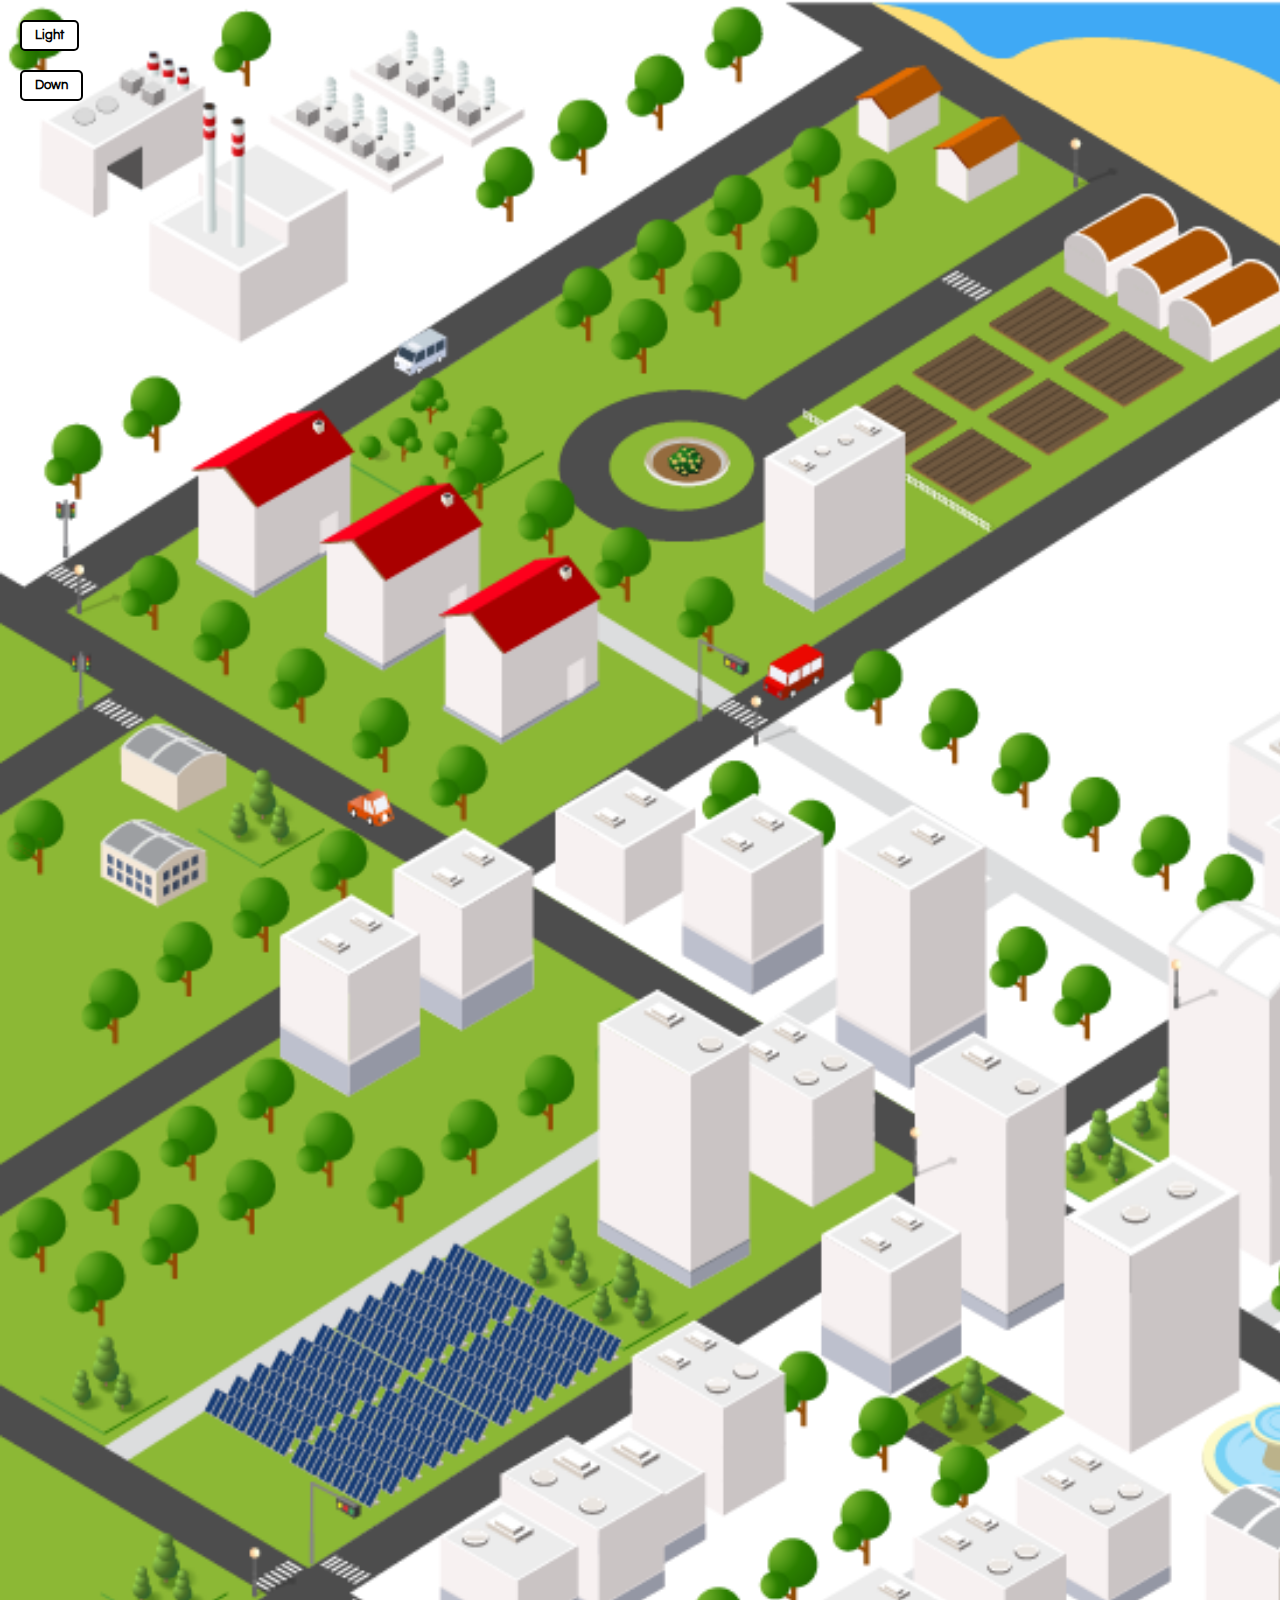
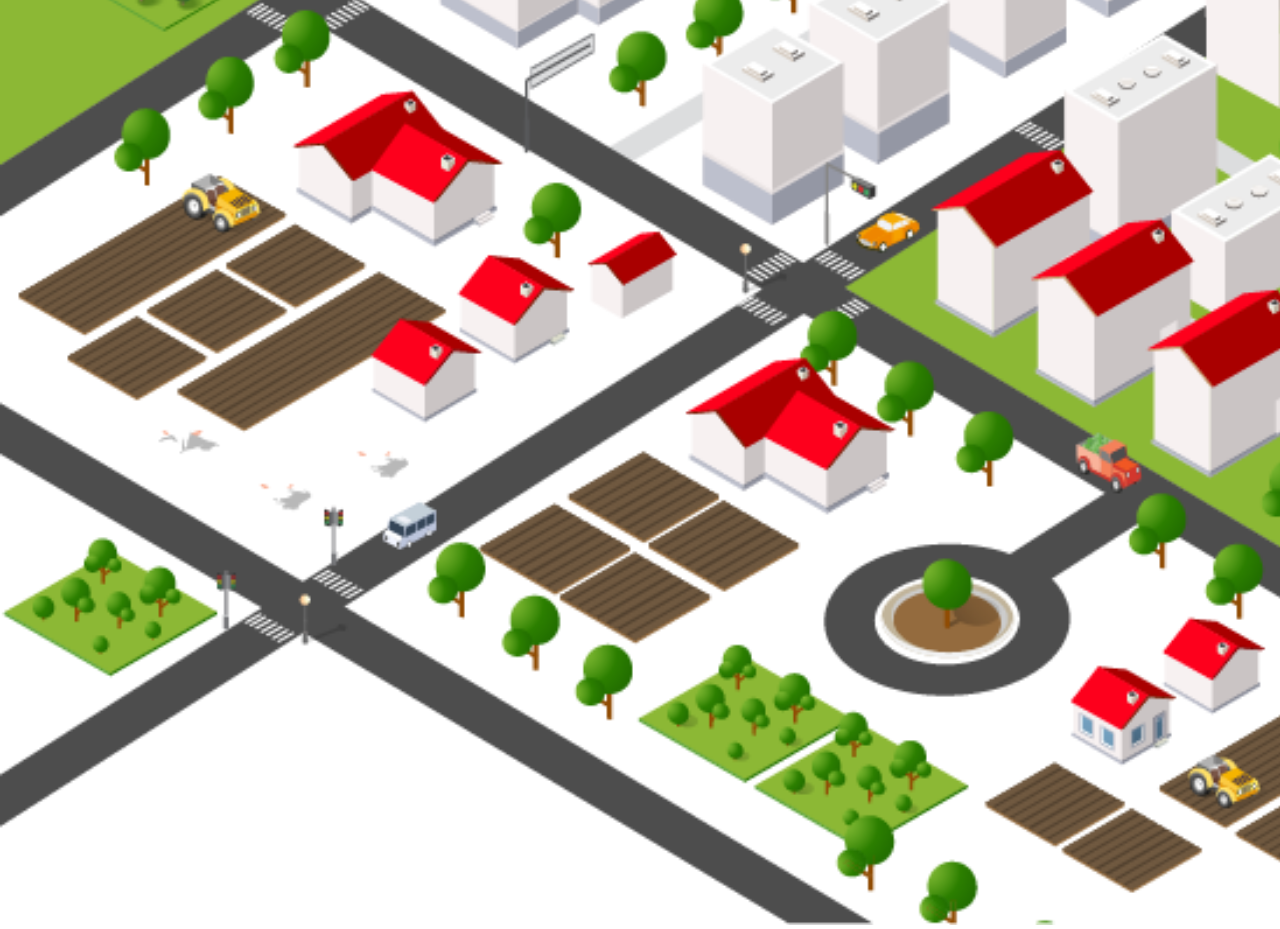
==== commit 5ba0bea7: "V1" ====
--- a/index.html
+++ b/index.html
@@ -1346,9 +1346,13 @@
               fill: #605c71;
             }
             .cls-1111 {
-              fill: #fff;
-            }
-      
+              fill: #ffffff; /* Assurez-vous que la couleur par défaut est correcte */
+              transition: fill 0.3s ease; /* Ajoutez une transition pour une animation fluide */
+            }
+            
+            .cls-1111:hover {
+              fill: #ffe600; /* Remplacez "nouvelle-couleur" par la couleur que vous souhaitez lors du survol */
+            }
             .cls-2222 {
               mix-blend-mode: multiply;
             }
@@ -9752,7 +9756,7 @@
               </g>
             </g>
             <g id="Texte">
-              <g id="FORMATION">
+              <g id="FORMATION" class="sigtest" data-popup-text="Texte du pop-up 2">
                 <g class="cls-3333">
                   <image class="cls-2222" width="236" height="70" transform="translate(942 64.01)" xlink:href="[data-uri]"/>
                   <g>
@@ -9772,7 +9776,7 @@
                   <path d="M1119.74,85.78h-4.15v16.61h-4.15v-20.76h12.46v20.76h-4.15v-16.61Z"/>
                 </g>
               </g>
-              <g id="HOBBIES">
+              <g id="HOBBIES" class="sigtest" data-popup-text="Texte du pop-up 2">
                 <g class="cls-3333">
                   <image class="cls-2222" width="236" height="71" transform="translate(1326 788.01)" xlink:href="[data-uri]"/>
                   <g>
@@ -9790,7 +9794,7 @@
                   <path d="M1474.22,818.76v-12.46h12.46v4.15h-8.3v4.15h8.3v12.46h-12.46v-4.15h8.3v-4.15h-8.3Z"/>
                 </g>
               </g>
-              <g id="CLASSWORK">
+              <g id="CLASSWORK" class="sigtest" data-pdf-src="pdf/Works.pdf">
                 <g class="cls-3333">
                   <image class="cls-2222" width="236" height="71" transform="translate(33 968.01)" xlink:href="[data-uri]"/>
                   <g>
@@ -9812,7 +9816,7 @@
                   <path d="M214.9,998.75v-12.46h12.46v4.15h-8.3v4.15h8.3v12.46h-12.46v-4.15h8.3v-4.15h-8.3Z"/>
                 </g>
               </g>
-              <g id="PASTJOB">
+              <g id="PASTJOB" class="sigtest" data-popup-text="Texte du pop-up 2">
                 <g class="cls-3333">
                   <image class="cls-2222" width="236" height="70" transform="translate(173 190.01)" xlink:href="[data-uri]"/>
                   <g>
@@ -9831,7 +9835,7 @@
                   <path d="M342.06,220.09v-12.46h12.46v4.15h-8.3v4.15h8.3v12.46h-12.46v-4.15h8.3v-4.15h-8.3Z"/>
                 </g>
               </g>
-              <g id="ACTUALJOB">
+              <g id="ACTUALJOB" class="sigtest" data-popup-text="Texte du pop-up 2">
                 <g class="cls-3333">
                   <image class="cls-2222" width="236" height="71" transform="translate(642 533.01)" xlink:href="[data-uri]"/>
                   <g>
@@ -9851,7 +9855,7 @@
                   <path d="M828,562.94l.35,.35h3.81v8.3h-12.46v-20.76h12.46v8.3h-3.81l-.35,.35v3.46Zm-4.15-3.81h3.81s.35-.35,.35-.35v-3.81h-4.15v4.15Zm4.15,8.3v-3.81l-.35-.35h-3.81v4.15h4.15Z"/>
                 </g>
               </g>
-              <g id="CONTACT">
+              <g id="CONTACT" class="sigtest" data-popup-text="Texte du pop-up 2">
                 <g class="cls-3333">
                   <image class="cls-2222" width="236" height="70" transform="translate(1410 191.01)" xlink:href="[data-uri]"/>
                   <g>
@@ -9869,7 +9873,7 @@
                   <path d="M1579.4,221.11v4.15h8.3v4.15h-12.46v-20.76h12.46v4.15h-8.3v4.15h8.3v4.15h-8.3Z"/>
                 </g>
               </g>
-              <g id="GIS">
+              <g id="GIS" class="sigtest" data-popup-text="Texte du pop-up 2">
                 <g class="cls-3333">
                   <image class="cls-2222" width="236" height="70" transform="translate(1152 501.01)" xlink:href="[data-uri]"/>
                   <g>
@@ -9890,6 +9894,7 @@
       <img class="image1" src="img/Test2.png" alt="Image" />
       <img class="image2" src="img/Test2Nuit.png" alt="Image" />
       <button id="switchButton"><strong>Light</strong></button>
+      <button id="scrollButton"><strong>Down</strong></button>
     </div>
     <div id="popup" class="modal">
       Texte de votre pop-up ici.
--- a/style.css
+++ b/style.css
@@ -9,7 +9,6 @@
     font-family: pixel;
     src: url(fonts/pixel.ttf);
 }
-
 
 body{
     margin: 0;
@@ -126,30 +125,30 @@
     transition: all 0.2s;
 }
 
-.modal a{
-    text-decoration: none;
-    color: black;
-}
-
-.modal li:last-child {
-    margin: 0;
-  }
-  
-  .modal li:hover {
-    box-shadow: 0.4rem 0.4rem 0 black;
-    transform: translate(-0.4rem, -0.4rem);
-  }
-  
-  .modal li:active {
-    box-shadow: 0 0 0 black;
-    transform: translate(0, 0);
-  }
-
-.modal li img{
-    height: 2%;
-    width: 2%;
-    padding-left: 1%;
-    padding-right: 1%;
+.liste2 a{
+  text-decoration: none;
+  color: black;
+}
+
+.liste2 li:last-child {
+  margin: 0;
+}
+
+.liste2 li:hover {
+  box-shadow: 0.4rem 0.4rem 0 black;
+  transform: translate(-0.4rem, -0.4rem);
+}
+
+.liste2 li:active {
+  box-shadow: 0 0 0 black;
+  transform: translate(0, 0);
+}
+
+.liste2 li img{
+  height: 2%;
+  width: 2%;
+  padding-left: 1%;
+  padding-right: 1%;
 }
 
 iframe{
@@ -199,6 +198,38 @@
     box-shadow: 0 0 0 black;
     transform: translate(0, 0);
   }
+/*--Bouton vers le bas--*/
+#scrollButton {
+  position: fixed;
+  top: 70px; /* Ajustez cette valeur pour définir la distance depuis le haut */
+  left: 20px; /* Ajustez cette valeur pour définir la distance depuis la gauche */
+  z-index: 3; /* Placez le bouton au-dessus du reste du contenu */
+  color: #000000;
+  font-family: 'Questrial', sans-serif;
+  border: 2px solid black;
+  background-color: white;
+  margin-bottom: 10px;
+  padding: 0.5vw 1vw;
+  list-style: none;
+  box-shadow: 0 0 0 black;
+  transition: all 0.2s;
+  border-radius: 5px;
+}
+
+#scrollButton:last-child {
+  margin: 0;
+}
+
+#scrollButton:hover {
+  box-shadow: 0.4rem 0.4rem 0 black;
+  transform: translate(-0.4rem, -0.4rem);
+  background-color: #ffe600;
+}
+
+#scrollButton:active {
+  box-shadow: 0 0 0 black;
+  transform: translate(0, 0);
+}
 
 #maison,
 #Activites,
@@ -452,11 +483,12 @@
   padding-right: 1%;
 }
 .modal li img{
-  height: 16px;
+  height: 10px;
   width: auto;
   padding-left: 1%;
   padding-right: 1%;
 }
+
 }
 
 @keyframes slide1 {
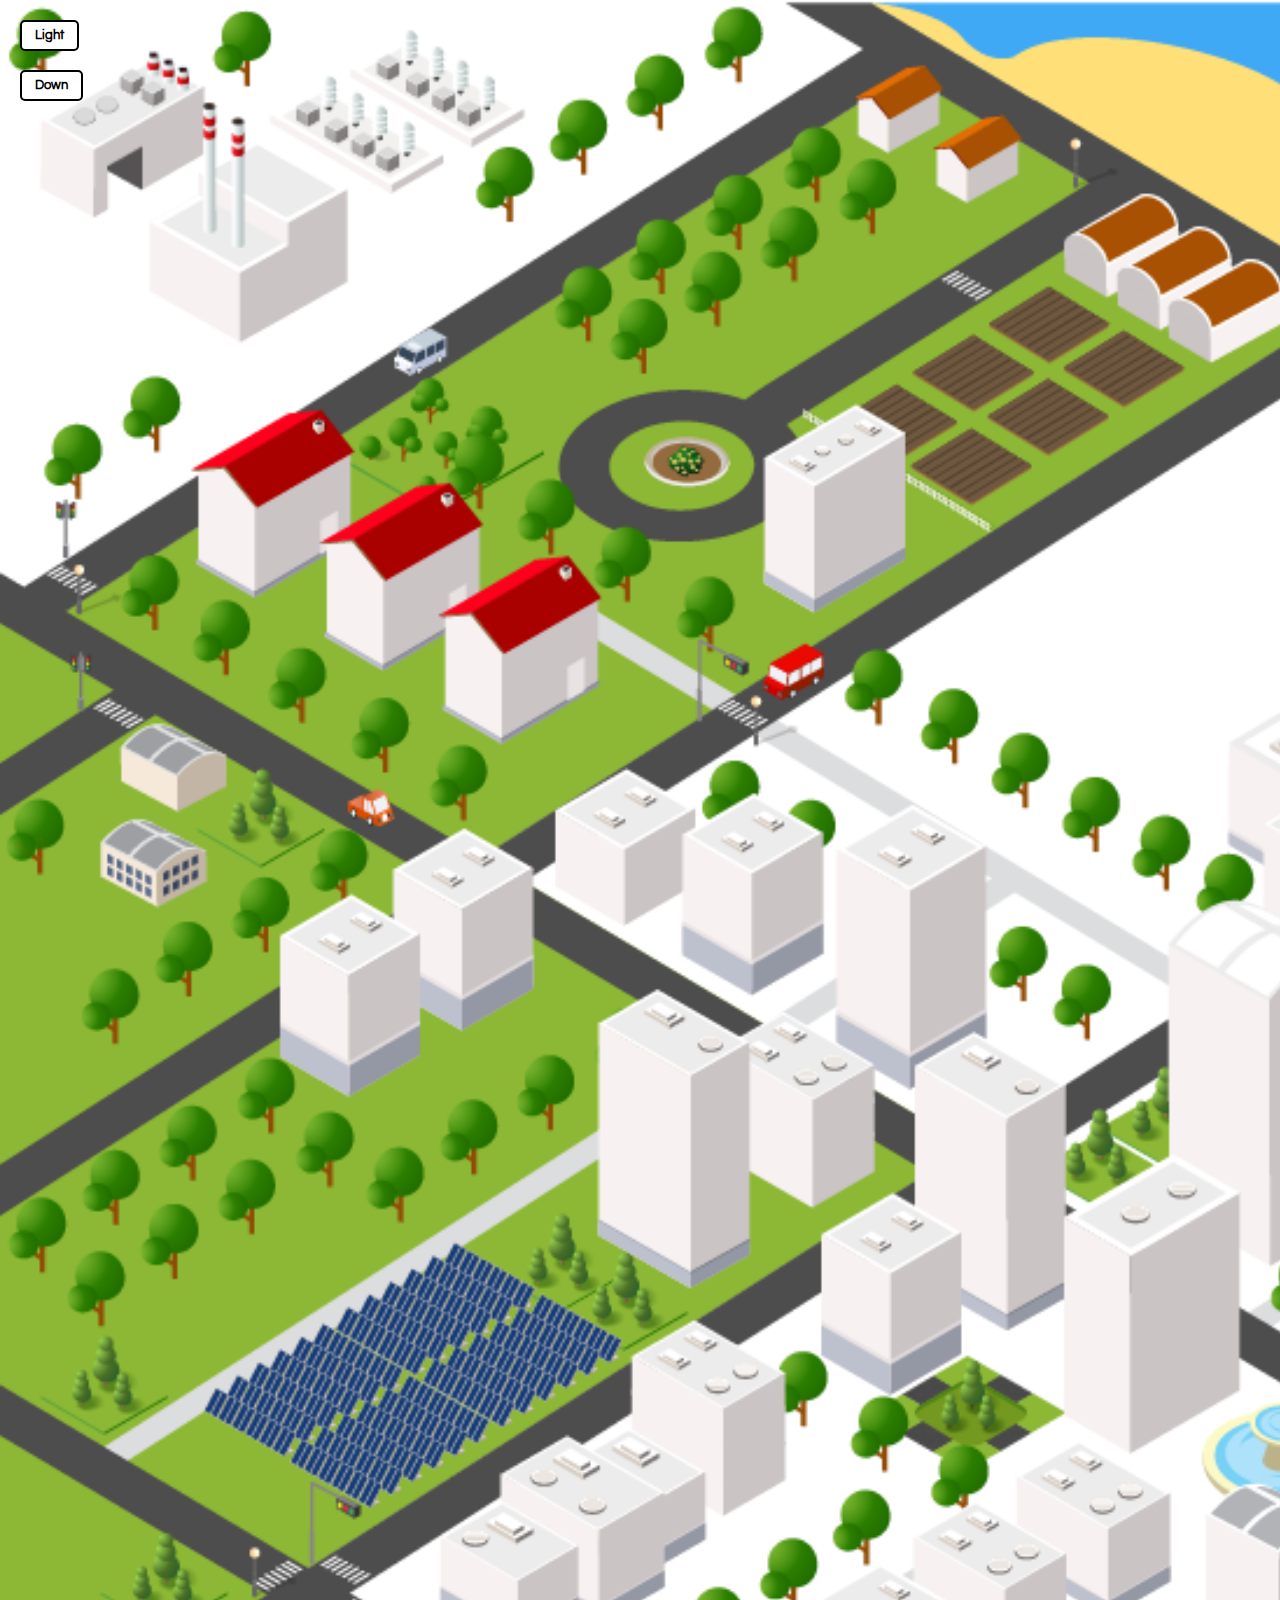
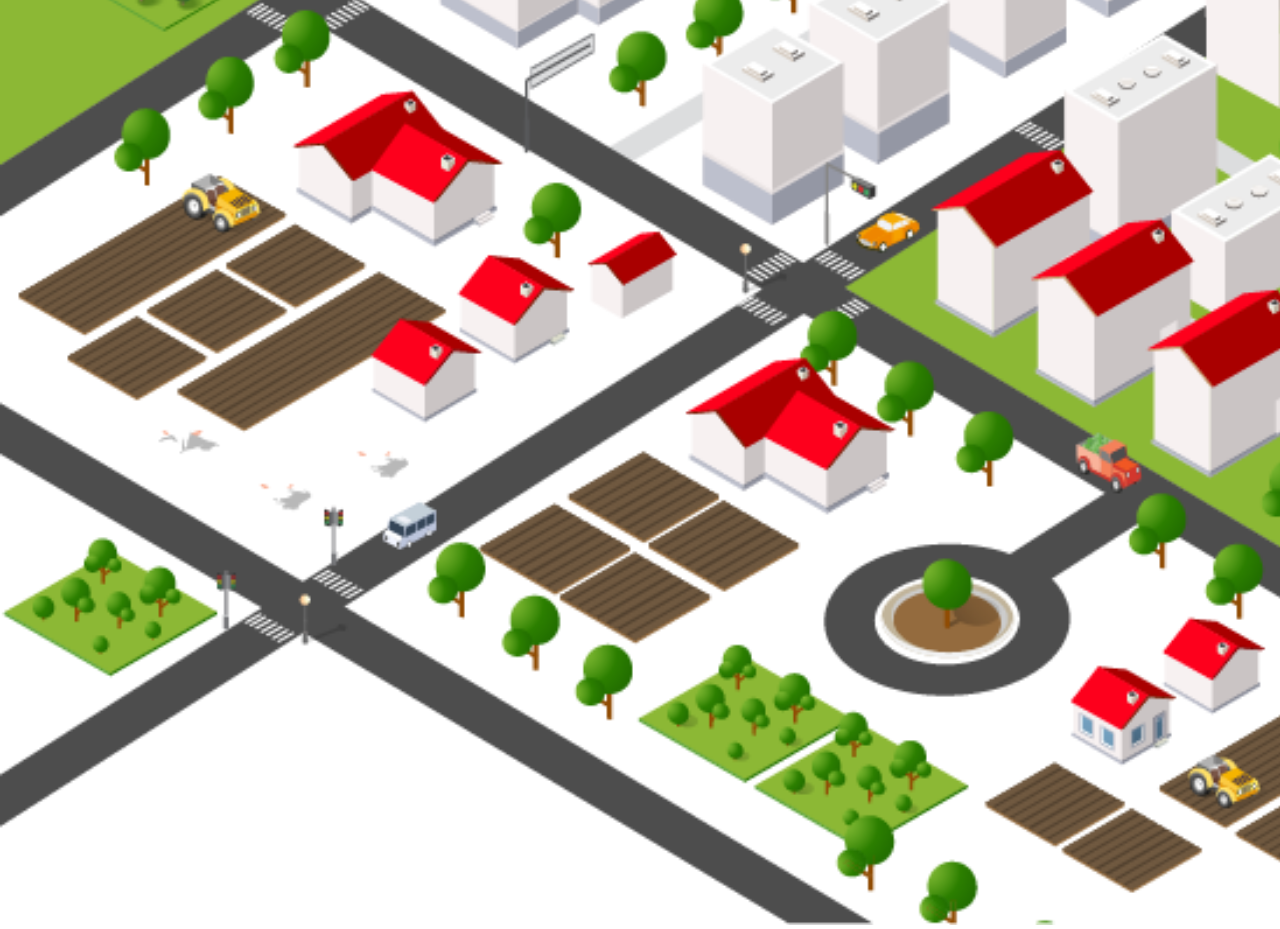
==== commit cd38b144: "V1.4" ====
--- a/index.html
+++ b/index.html
@@ -4,9 +4,10 @@
     <meta charset="UTF-8">
     <meta name="viewport" content="width=device-width, initial-scale=1.0">
     <meta http-equiv="X-UA-Compatible" content="ie=edge">
-    <title>My Website</title>
+    <title>Portfolio - Dawa's Skill City</title>
+    <meta name="description" content="Explore an impressive selection of projects and creations by Dawa across an interactive city">
     <link rel="stylesheet" href="style.css">
-    <link rel="icon" href="./favicon.ico" type="image/x-icon">
+    <link rel="icon" href="img/icon/city.svg" type="image/x-icon">
     <script src="loading.js"></script>
   </head>
   <body>
--- a/style.css
+++ b/style.css
@@ -695,4 +695,5 @@
       -webkit-transform: rotate(360deg);
       transform: rotate(360deg);
     }
-  }+  }
+
